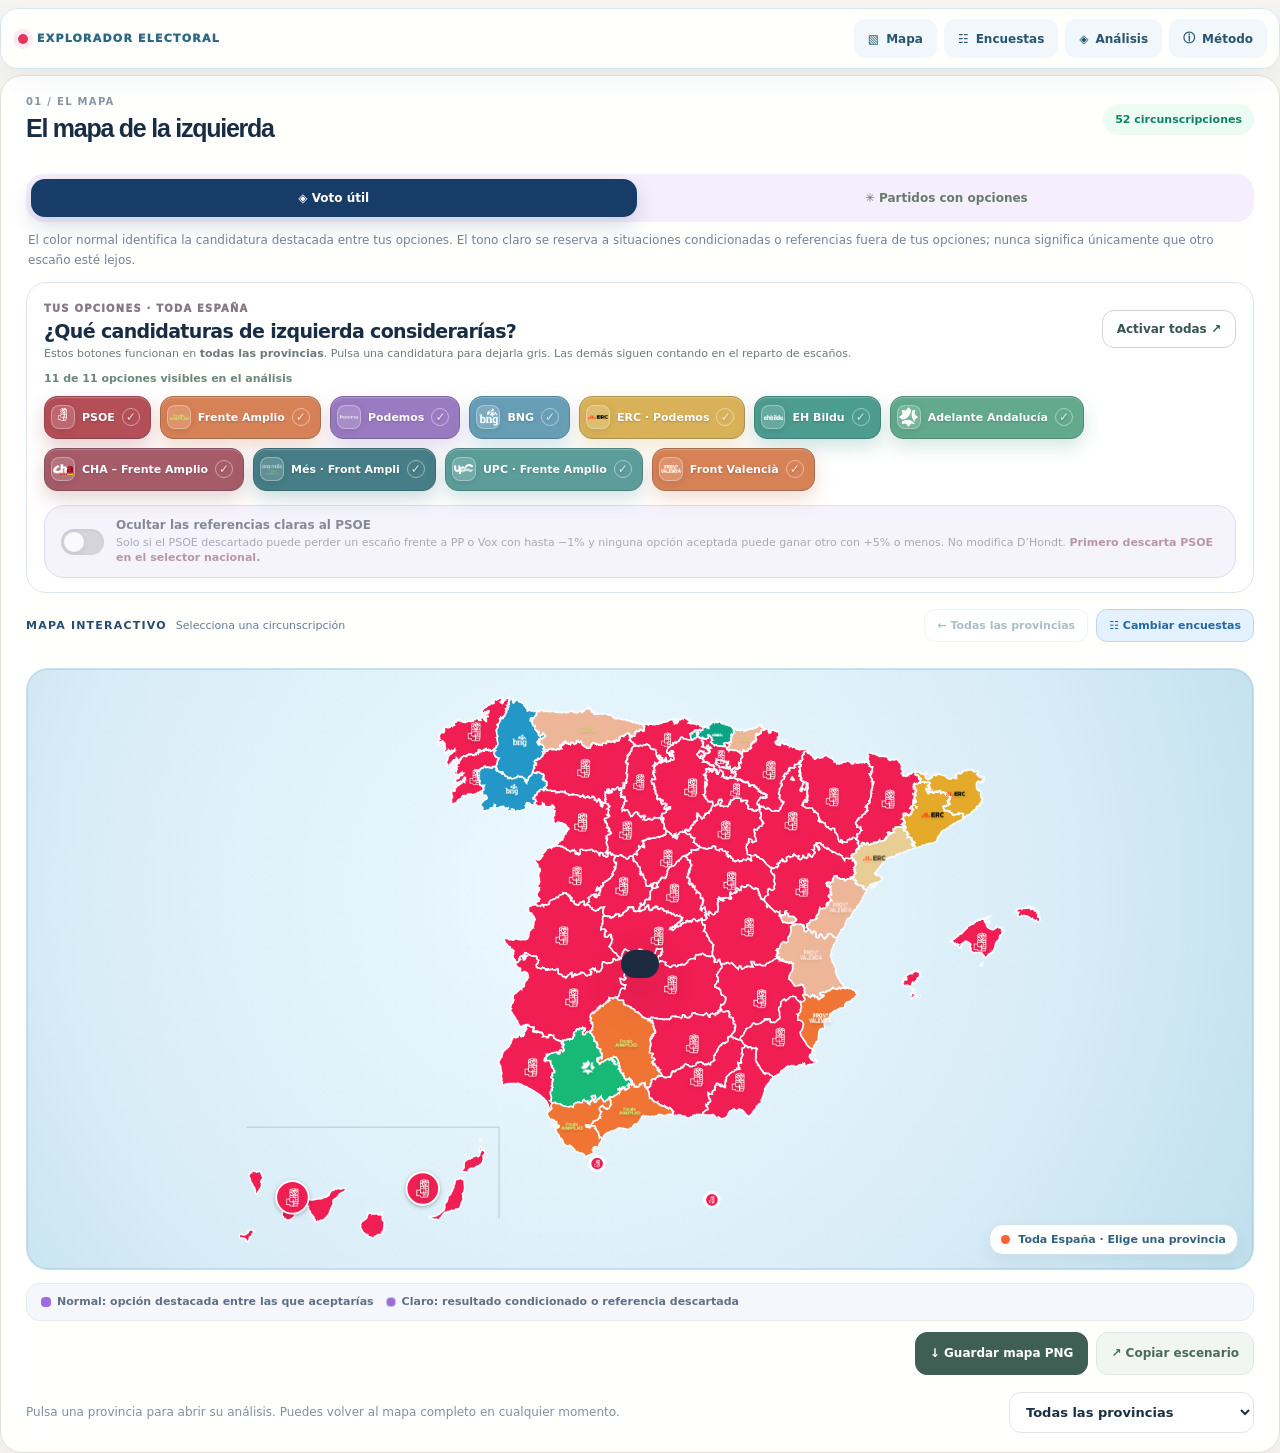
==== explorer.html @ e091c5b3 "Add files via upload" ====
<!DOCTYPE html>
<html lang="es"><head><meta charset="UTF-8"><meta name="viewport" content="width=device-width,initial-scale=1"><meta name="color-scheme" content="light"><meta name="description" content="Cada escaño importa. Explora el reparto provincial, los escaños en juego y diferentes escenarios de voto con D’Hondt."><title>Vota Izquierda. Vota Útil. | Cada escaño importa.</title><style>
:root{--bg:#fbfaf6;--ink:#192b3d;--muted:#738092;--line:#e5e9eb;--orange:#ff6033;--purple:#9165f4;--sky:#35b9df;--mint:#9ce6ce;--green:#08775f;--white:#fff;--radius:23px}
*{box-sizing:border-box}html{scroll-behavior:smooth}body{background:var(--bg);font-family:Inter,ui-sans-serif,system-ui,-apple-system,BlinkMacSystemFont,"Segoe UI",sans-serif;color:var(--ink);margin:0;-webkit-font-smoothing:antialiased}button,select,input{font:inherit}button{cursor:pointer}a{color:inherit}#app{max-width:1460px;margin:auto;padding:0 28px 80px}
.site-header{height:87px;display:flex;align-items:center;justify-content:space-between;gap:18px;border-bottom:1px solid #e8e5df}.brand{display:flex;align-items:center;gap:12px;font-weight:900;letter-spacing:-1.3px;font-size:21px}.brand-symbol{display:grid;place-items:center;background:var(--ink);color:#fff;width:38px;height:38px;border-radius:13px;transform:rotate(-8deg);font-size:25px}.header-right{display:flex;gap:12px;align-items:center}.header-pill{border:1px solid #dedfe2;background:#fff;padding:11px 15px;border-radius:20px;font-size:12px;font-weight:760;letter-spacing:.035em}.pill-dot{display:inline-block;background:#42c9aa;width:8px;height:8px;border-radius:50%;margin-right:7px}.header-cta{background:var(--ink);color:#fff;text-decoration:none;padding:12px 20px;border-radius:30px;font-weight:750;font-size:12px}
.hero{padding:51px 0 29px;display:grid;grid-template-columns:minmax(0,1.4fr) minmax(0,.6fr);gap:30px;align-items:center}.eyebrow{font-size:12px;font-weight:870;letter-spacing:.14em;text-transform:uppercase;color:#7959d0;display:flex;align-items:center;gap:9px}.eyebrow:before{content:"";width:25px;height:4px;border-radius:4px;background:var(--purple)}h1{font-size:clamp(43px,5.3vw,77px);line-height:1.02;letter-spacing:-.07em;margin:17px 0;font-weight:900;max-width:890px}.highlight{color:var(--orange);white-space:nowrap}.hero p{color:#687889;font-size:16px;line-height:1.7;max-width:770px;margin:0}.hero-art{min-height:200px;border-radius:35px;background:#e5ddff;position:relative;overflow:hidden;display:flex;justify-content:space-between;align-items:flex-start;padding:24px;box-shadow:inset 0 0 0 1px #dbd4fa}.hero-art:before{content:"";background:#c7f2d7;border-radius:50%;width:230px;height:230px;position:absolute;right:-50px;bottom:-120px}.hero-art:after{content:"";background:#ffd69b;border-radius:50%;width:126px;height:126px;position:absolute;right:90px;top:-76px}.art-title{font-weight:900;font-size:11px;letter-spacing:.12em;line-height:1.4;z-index:1;max-width:155px}.art-num{font-size:115px;letter-spacing:-.10em;font-weight:950;color:#6c44d0;position:absolute;right:34px;bottom:-42px;line-height:1.3;z-index:1}.art-foot{position:absolute;left:24px;bottom:21px;font-size:10px;font-weight:900;letter-spacing:.12em;color:#69559f;z-index:1}
.top-note{border:1px solid #eee0d2;background:#fff7e9;padding:12px 17px;border-radius:14px;display:flex;align-items:flex-start;gap:10px;color:#745e49;font-size:12px;line-height:1.5;margin-bottom:22px}.card{background:#fff;border:1px solid #e9eaeb;border-radius:var(--radius);box-shadow:0 9px 33px rgba(45,60,73,.045)}.main-layout{display:grid;grid-template-columns:minmax(0,1.42fr) minmax(345px,.72fr);gap:20px;align-items:stretch}.map-card{padding:25px;display:flex;flex-direction:column;min-width:0}.card-top{display:flex;align-items:center;justify-content:space-between;gap:12px}.step-label{font-size:10px;font-weight:880;letter-spacing:.13em;color:#8794a2;text-transform:uppercase}.card-title{font-size:25px;letter-spacing:-.05em;font-weight:900;margin:7px 0 0}.count-chip{background:#edfbf5;color:#118365;padding:9px 12px;border-radius:24px;font-weight:850;font-size:11px}.mode-switch{display:grid;grid-template-columns:1fr 1fr;gap:7px;background:#f3f2f9;border-radius:15px;padding:6px;margin-top:21px}.mode{background:transparent;border:none;border-radius:12px;padding:12px 10px;font-size:12px;font-weight:900;color:#7b7990}.mode.active{background:#fff;color:#5737b4;box-shadow:0 2px 9px #32245d12}.mode-summary{font-size:12px;color:#738394;line-height:1.6;padding:9px 2px 0;min-height:45px}.opportunity-filter{display:flex;align-items:center;justify-content:space-between;gap:14px;background:#fff8ec;border:1px solid #f0ddbc;border-radius:14px;padding:12px 13px;margin:10px 0 0}.opportunity-filter[hidden]{display:none}.opportunity-filter label{font-size:11px;font-weight:900;color:#795f45}.opportunity-filter select{font-size:12px;font-weight:800;background:#fff;padding:10px;border:1px solid #ead2af;border-radius:11px;max-width:240px;width:57%}.map-shell{position:relative;flex:1;display:grid;place-items:center;min-height:380px;border-radius:19px;background:radial-gradient(circle at 50% 40%,#f6fbff,#f1f7f9 67%,#e9f3f8);margin-top:16px;overflow:hidden;padding:8px 5px}.map-shell:before{content:"";background-image:radial-gradient(#cadde7 1px,transparent 1px);background-size:18px 18px;position:absolute;inset:0;opacity:.25;pointer-events:none}.map-shell svg{position:relative;display:block;width:100%;max-height:480px;overflow:visible}.map-detail{fill:#d2dfe5;stroke:#f5f9fc;stroke-width:.5;pointer-events:none}.map-province{fill:#d2dfe5;stroke:#fff;stroke-width:.7;cursor:pointer;outline:none;transition:fill .16s,stroke-width .16s}.map-province:hover,.map-province:focus{stroke:#162c44;stroke-width:1.7}.map-province.selected{stroke:#0d253f;stroke-width:2.3;filter:drop-shadow(0 1px 2px rgba(15,41,56,.32))}.map-city{fill:#b6c7cf;stroke:#fff;stroke-width:2;cursor:pointer}.map-city.selected{stroke:#102942;stroke-width:2.5;r:6}.map-inset{fill:none;stroke:#aac7d4;stroke-width:.6;pointer-events:none}.map-mark{cursor:pointer;outline:none}.map-mark .mark-ring{fill:white;stroke:#fff;stroke-width:1}.map-mark.selected .mark-ring{stroke:#192b3d;stroke-width:2.1}.map-mark .map-monogram{font-family:Arial,sans-serif;font-weight:950;fill:white;text-anchor:middle;dominant-baseline:middle}.map-legend{display:flex;align-items:center;gap:14px;flex-wrap:wrap;margin-top:14px}.map-legend span{display:inline-flex;align-items:center;gap:6px;font-size:10px;color:#607084;font-weight:700}.legend-dot{width:10px;height:10px;border-radius:3px;background:#aa8ce9;display:inline-block}.legend-hollow{background:#dfe7eb;border:1px solid #bdccd5}.map-tag{position:absolute;bottom:12px;left:13px;background:#fff;border:1px solid #e2e8ea;padding:9px 13px;border-radius:14px;display:flex;gap:8px;align-items:center;box-shadow:0 7px 18px #1331490e;font-weight:800;font-size:12px}.map-tag:before{content:"";width:9px;height:9px;background:#ff6033;border-radius:50%}.map-footer{display:flex;justify-content:space-between;gap:12px;align-items:center;margin-top:17px}.hint{font-size:12px;color:#8090a0}.region-selector{width:245px;background:#fff;border:1px solid #e0e5e8;border-radius:12px;padding:11px 12px;color:#1b3045;outline:none;font-size:13px;font-weight:700}
.settings-card{padding:26px}.choice-label{font-size:13px;font-weight:850;margin:23px 0 12px;line-height:1.5}.choice-btns{display:grid;grid-template-columns:1fr 1fr;gap:9px}.choice{border:1.5px solid #e4e6ea;border-radius:15px;background:#fff;padding:17px 10px;font-weight:850;font-size:13px;transition:.16s;min-height:70px}.choice:hover{border-color:#9a82dc}.choice.active{border-color:#8b60ec;background:#f1eaff;box-shadow:inset 0 0 0 1px #8b60ec;color:#6441bd}.choice .desc{display:block;font-weight:550;font-size:10px;color:#9296a3;margin-top:4px}.divider{height:1px;background:var(--line);margin:24px 0}.settings-head{display:flex;align-items:center;gap:13px}.icon-wrap{display:grid;place-items:center;width:43px;height:43px;background:#e9f8fe;border-radius:15px;color:#169ec6;font-weight:900}.settings-head strong{font-size:15px}.settings-head span{font-size:11px;color:#87919b;display:block;margin-top:4px}.poll-controls{max-height:405px;overflow-y:auto;scrollbar-color:#dee2ed transparent;padding-right:5px;margin-top:14px}.poll-row{padding:12px 0;border-bottom:1px solid #f0f1f3}.poll-heading{display:flex;justify-content:space-between;align-items:center;gap:10px;margin-bottom:11px}.poll-party{display:flex;align-items:center;gap:9px;min-width:0}.poll-party b{font-size:12px;white-space:nowrap;text-overflow:ellipsis;overflow:hidden}.party-logo{width:32px;height:32px;border-radius:10px;display:grid;place-items:center;color:white;background:#eee;overflow:hidden;flex-shrink:0;font-weight:900;font-size:9px;letter-spacing:-.05em}.party-logo img{width:100%;height:100%;object-fit:cover}.party-logo.big{width:66px;height:66px;border-radius:19px}.party-logo.tiny{height:21px;width:21px;border-radius:6px;font-size:8px}.adjusted-badge{color:#7b53d0;background:#eee6ff;padding:5px 8px;border-radius:9px;font-size:12px;font-weight:900;min-width:63px;text-align:center}.adjusted-badge.zero{background:#f3f5f7;color:#8291a2}.poll-slider{display:flex;align-items:center;gap:9px}.poll-slider input[type=range]{flex:1;accent-color:var(--purple);cursor:pointer;min-width:0}.mini-btn{font-weight:900;font-size:15px;width:29px;height:27px;border-radius:8px;border:1px solid #e8eaf0;background:#fff;color:#657283}.mini-btn:hover{background:#eee9fd;color:#7045ce}.slider-min,.slider-max{font-size:10px;font-weight:750;color:#a0acb8}.btn-reset{border:1px solid #dedfe6;background:white;color:#506176;border-radius:13px;padding:11px 15px;font-size:12px;font-weight:850;display:flex;align-items:center;gap:7px;justify-content:center;width:100%;margin-top:17px}.settings-foot{font-size:11px;color:#909aa6;line-height:1.6;margin-top:12px}
.results{display:grid;grid-template-columns:minmax(0,1.05fr) minmax(350px,.85fr);gap:20px;margin-top:20px}.results-card{padding:26px;min-width:0}.result-headline{display:flex;align-items:center;justify-content:space-between;gap:10px}.pill-purple{font-size:10px;font-weight:900;color:#8858e0;letter-spacing:.06em;background:#f1eaff;padding:10px 13px;border-radius:22px}.result-focus{display:flex;align-items:center;gap:15px;padding:21px;background:#f1edff;border:1px solid #e5d9ff;border-radius:19px;margin-top:20px}.focus-desc{font-size:10px;color:#785fb0;font-weight:800;letter-spacing:.08em;text-transform:uppercase}.focus-name{font-size:24px;line-height:1.15;font-weight:920;letter-spacing:-.04em;margin:5px 0}.focus-subtitle{font-size:12px;line-height:1.6;color:#635f75}.focus-number{margin-left:auto;font-size:24px;font-weight:950;color:#6d47bd;white-space:nowrap}.focus-number small{display:block;text-align:right;color:#967ac6;font-size:10px}.empty-focus{border-color:#f3e6bd;background:#fff8e8}.row-title{font-size:12px;font-weight:870;letter-spacing:.045em;text-transform:uppercase;color:#657484;margin:22px 0 13px}.thresholds{display:grid;gap:10px}.threshold-card{border:1px solid #edf0f2;border-radius:14px;padding:11px 14px;display:flex;align-items:center;gap:11px}.threshold-card strong{font-size:12px}.threshold-sub{font-size:11px;color:#88929d;margin-top:3px;line-height:1.45}.threshold-distance{font-size:15px;font-weight:920;margin-left:auto;white-space:nowrap;text-align:right}.threshold-distance small{font-size:10px;font-weight:650;color:#949ba7}.method-line{padding:14px 15px;margin-top:17px;border-radius:13px;background:#f7f8fa;font-size:11px;line-height:1.7;color:#7e8a9a}.merger-panel{margin-top:13px;background:#fff9eb;border:1px solid #f3e2b2;border-radius:15px;padding:14px;line-height:1.6;font-size:12px;color:#77613f}.merger-panel strong{color:#715525}.merger-panel[hidden]{display:none}
.seat-chart{display:flex;align-items:stretch;gap:3px;min-height:43px;margin:23px 0 16px;overflow:hidden;border-radius:12px}.seat-segment{display:flex;align-items:center;justify-content:center;color:#fff;font-size:11px;font-weight:900;min-width:4px}.seat-list{display:grid;grid-template-columns:1fr 1fr;gap:10px}.seat-item{display:flex;gap:8px;align-items:center;border:1px solid #eff0f3;border-radius:13px;padding:9px 10px}.seat-item b{font-weight:950;font-size:19px;margin-left:auto}.seat-item span{font-weight:800;font-size:11px}.detail-btn{margin-top:20px;border:1px solid #dfe5e9;border-radius:14px;background:#fff;width:100%;padding:14px;font-weight:860;font-size:12px;color:#405266;display:flex;align-items:center;justify-content:space-between}.quotient-table{border-collapse:collapse;width:100%;font-size:11px;margin-top:15px}.quotient-table td,.quotient-table th{text-align:left;border-bottom:1px solid #edf0f2;padding:10px 5px}.quotient-table th{color:#83909e;font-weight:800}.quotient-table tr:last-child{background:#fff6e9}.details-wrap[hidden]{display:none}
.opportunity-info{background:#eefdff;border:1px solid #d2ebf2;border-radius:18px;padding:16px 19px;margin-top:17px;font-size:12px;line-height:1.65;color:#466778}.opportunity-info[hidden]{display:none}.opportunity-stats{display:flex;gap:20px;flex-wrap:wrap;margin-top:11px}.opportunity-stats b{font-size:21px;color:#1c4a61;display:block}.opportunity-stats small{font-weight:730;color:#63808b;font-size:10px}.opportunity-list{display:flex;gap:6px;flex-wrap:wrap;margin-top:12px}.opportunity-list button{border:1px solid #bddde9;background:#fff;border-radius:20px;padding:6px 9px;font-size:10px;font-weight:850;color:#215168}
.assumption-box{margin-top:20px;border:2px solid #eec04c;background:#fff3bb;border-radius:22px;padding:21px 23px;display:flex;justify-content:space-between;gap:18px;align-items:center;box-shadow:0 8px 23px #e6be4b15}.assumption-top{font-size:10px;color:#8c6424;font-weight:960;letter-spacing:.15em;text-transform:uppercase}.assumption-title{font-size:19px;color:#4f412b;font-weight:950;letter-spacing:-.025em;margin:5px 0}.assumption-body{font-size:12px;color:#7b6336;line-height:1.65}.assumption-chips{display:flex;gap:7px;flex-wrap:wrap;margin-top:10px}.assumption-chip{background:#fff9e3;border:1px solid #e6c65f;border-radius:18px;padding:5px 9px;font-size:11px;font-weight:850;color:#765729}.share-actions{display:flex;flex-direction:column;gap:8px;min-width:198px}.share-btn{border:0;border-radius:13px;background:#1d3144;color:white;padding:13px 16px;font-size:12px;font-weight:850}.share-btn.secondary{border:1px solid #d6b950;background:#fff7d6;color:#624b28}.footer{padding-top:30px;display:flex;justify-content:space-between;gap:18px;align-items:center;color:#8a96a3;font-size:11px}.footer a{font-weight:850;color:#664cce}.toast{position:fixed;bottom:22px;left:50%;transform:translate(-50%,100px);transition:transform .25s;box-shadow:0 18px 45px #1b27452e;background:#1c2b40;color:#fff;border-radius:16px;padding:14px 19px;font-size:12px;font-weight:780;z-index:60}.toast.visible{transform:translate(-50%,0)}
@media(max-width:1150px){.hero{grid-template-columns:1fr .35fr}.main-layout{grid-template-columns:minmax(0,1fr) 370px}.map-shell{min-height:330px}.results{grid-template-columns:1fr 1fr}}
@media(max-width:940px){.main-layout,.results{grid-template-columns:1fr}.hero{grid-template-columns:1fr}.hero-art{display:none}.map-shell{min-height:330px}.poll-controls{max-height:300px}.settings-card{padding:23px}}
@media(max-width:600px){#app{padding:0 14px 48px}.site-header{height:72px}.brand{font-size:17px}.header-pill{display:none}.header-cta{font-size:11px;padding:10px 12px}.hero{padding:36px 0 21px}.hero h1{font-size:clamp(40px,11vw,57px)}.hero p{font-size:14px}.map-card,.settings-card,.results-card{padding:17px}.map-shell{min-height:245px;margin-top:13px;padding:0}.map-tag{font-size:10px;padding:8px 10px;bottom:7px;left:7px}.map-footer{flex-direction:column;align-items:stretch}.region-selector{width:100%}.card-title{font-size:21px}.mode{font-size:11px}.focus-number{font-size:20px}.result-focus{padding:13px;gap:9px}.focus-name{font-size:20px}.party-logo.big{width:48px;height:48px}.seat-list{grid-template-columns:1fr 1fr}.assumption-box{flex-direction:column;align-items:stretch}.share-actions{flex-direction:row;min-width:0}.share-btn{flex:1;padding:12px 7px;font-size:10px}.footer{flex-direction:column;align-items:flex-start}.opportunity-filter{flex-direction:column;align-items:stretch}.opportunity-filter select{width:100%;max-width:none}}

.map-province.fragmented{stroke:#edb935;stroke-width:1.3;stroke-dasharray:2.6 1.2}.map-province.fragmented.selected{stroke:#0e2942;stroke-dasharray:none;stroke-width:2.3}

#app{max-width:1640px;padding-left:24px;padding-right:24px}
.main-layout{grid-template-columns:minmax(0,1fr) minmax(295px,330px);gap:17px;align-items:start}
.map-shell{min-height:640px;background:linear-gradient(155deg,#f1faff,#eaf6fb 70%,#f6fcff);padding:14px 10px}
.map-shell svg{width:100%;max-height:none;max-width:100%;filter:drop-shadow(0 8px 14px #1760820b)}
.map-mark .map-image{filter:drop-shadow(0px 0.5px 1.1px rgba(0,0,0,.66));pointer-events:visiblePainted}
.map-mark.selected .map-image{filter:drop-shadow(0 0 2.3px #16263b)}
.map-mark .map-monogram{filter:drop-shadow(0 0 2px #101c2e)}
.map-province{stroke-width:.95}
.map-province.selected{stroke-width:2.8}
.mode-summary{font-size:12px;line-height:1.65}
.results{grid-template-columns:minmax(0,1.15fr) minmax(320px,.75fr)}
.result-focus{background:#eafafa;border-color:#c5efe4}
.focus-desc{color:#146f71}.focus-number{color:#047a73}.focus-number small{color:#428f85}
.formula-steps{display:grid;grid-template-columns:repeat(3,minmax(0,1fr));gap:8px;margin-top:19px}.formula-steps>div{display:flex;gap:10px;align-items:flex-start;background:#f7f8fc;border:1px solid #ecedf6;padding:12px;border-radius:14px}.formula-steps b{font-size:12px;color:#8759e8}.formula-steps span{font-size:11px;line-height:1.5;color:#697a8b;font-weight:650}.formula-steps+ #focusResult .result-focus{margin-top:12px}
@media(max-width:1070px){.main-layout{grid-template-columns:minmax(0,1fr) 310px}.map-shell{min-height:510px}}
@media(max-width:900px){.main-layout,.results{grid-template-columns:1fr}.map-shell{min-height:480px}}
@media(max-width:600px){.formula-steps{grid-template-columns:1fr}.formula-steps>div{padding:8px 11px}#app{padding-left:13px;padding-right:13px}.map-shell{min-height:320px;padding:3px 1px}.map-shell svg{width:100%}.result-focus{flex-wrap:wrap}.focus-number{margin-left:0}}

.path-options{display:grid;grid-template-columns:1fr 1fr;gap:12px;margin:14px 0 2px}
.path-option{display:flex;flex-direction:column;gap:7px;background:#f6f8fc;border:1px solid #e8ecf2;border-radius:17px;padding:17px}
.path-option:nth-child(2){background:#f0fdf7;border-color:#c8efdc}
.path-type{font-size:10px;font-weight:900;letter-spacing:.065em;color:#66758a}
.path-option strong{font-size:29px;line-height:1;color:#26334e;letter-spacing:-.045em}
.path-option span{font-size:12px;line-height:1.5;color:#708094}
.donor-details{border-radius:18px;background:#fffdf3;border:1px solid #f5e7b0;padding:17px;margin:12px 0}
.donor-title{font-size:12px;font-weight:900;color:#806517;margin-bottom:11px}
.donor-row{display:flex;align-items:center;gap:10px;padding:7px 0;border-bottom:1px solid #f5e8ca;flex-wrap:wrap}
.donor-row:last-child{border-bottom:none}
.donor-row span:not(.party-logo){font-size:12px;font-weight:800;flex:1}
.donor-row strong{font-size:12px;color:#9d4b33}
.donor-row small{font-size:11px;color:#7b8389}
@media(max-width:560px){.path-options{grid-template-columns:1fr}.path-option{padding:13px}.path-option strong{font-size:25px}}

:root{--bg:#f2f4f0;--ink:#27383d;--muted:#677579;--line:#e1e6e0;--orange:#c8835b;--purple:#8872a0;--sky:#709eae;--mint:#b9d2c5;--green:#477c70;--white:#fff;--radius:22px}
body{background:var(--bg)}
#app{max-width:1510px}
.hero{padding:38px 0 24px;grid-template-columns:minmax(0,1.75fr) minmax(270px,.5fr)}
.hero h1{font-size:clamp(46px,5.7vw,75px)}
.highlight{color:#bc7956}.eyebrow{color:#7d718b}.eyebrow:before{background:#b5a2c2}
.hero-art{background:#344e52;box-shadow:none}
.brand-symbol{background:#344e52}.brand span span{color:#bc7956!important}
.card{border-color:#dfe5df;box-shadow:0 16px 42px rgba(50,65,55,.044)}
.main-layout{grid-template-columns:1fr}
.map-card{grid-column:1/-1;padding:28px 32px 19px}
.settings-card{grid-column:1/-1;padding:26px 32px}
.map-shell{min-height:610px;max-height:820px;height:clamp(520px,53vw,690px);background:#e9efec;border:1px solid #d9e2dc;padding:16px 14px;border-radius:19px;display:flex;align-items:center;justify-content:center}
.map-shell svg{width:100%;height:100%;max-height:100%;max-width:100%;filter:none;overflow:visible}
.map-province{stroke:#f0f3ef;stroke-width:1.03;transition:fill .28s ease,stroke-width .25s ease,filter .25s ease;cursor:pointer}
.map-province:hover{filter:brightness(1.06);stroke:#455e62;stroke-width:1.85}
.map-province.selected{stroke:#2e4649;stroke-width:2.2;filter:drop-shadow(0 2px 1px rgba(30,50,45,.16))}
.map-province.is-muted{stroke:#f8faf6}
.map-mark .map-image{filter:drop-shadow(0 0 0.55px rgba(20,38,38,.35));transition:opacity .17s ease;pointer-events:visiblePainted}
.map-mark.selected .map-image{filter:drop-shadow(0 0 1.05px rgba(25,42,42,.65))}
.map-mark:hover .map-image{opacity:.8}
.map-mark .map-monogram{filter:none;fill:white;font-weight:900;stroke:rgba(10,35,25,.55);stroke-width:.25px;paint-order:stroke}
.map-legend{gap:16px}
.party-filters{margin:16px 0 13px;border:1px solid #e2e6de;background:#f9faf7;border-radius:20px;padding:20px}
.party-filters[hidden]{display:none!important}
.filter-topline{display:flex;justify-content:space-between;align-items:center;gap:18px;margin-bottom:15px}
.filter-topline h3{font-weight:900;letter-spacing:-.035em;font-size:22px;margin:4px 0 3px}
.filter-topline p{font-size:12px;color:#6b7b7b;line-height:1.55;margin:0}
.filter-kicker{color:#887785;font-size:10px;font-weight:950;letter-spacing:.12em}
.filter-reset{white-space:nowrap;border:1px solid #cdd7d2;background:white;border-radius:12px;padding:11px 14px;font-size:12px;font-weight:850;color:#375651;transition:background .2s,transform .2s}
.filter-reset:hover{background:#eef4ee;transform:translateY(-1px)}
.filter-chips{display:flex;flex-wrap:wrap;gap:9px}
.filter-chip{border:1px solid #d5dfd7;background:#fff;color:#36494b;display:inline-flex;align-items:center;gap:9px;border-radius:14px;padding:7px 12px 7px 7px;font-size:12px;font-weight:850;min-height:47px;transition:transform .18s ease,box-shadow .18s ease,background .18s ease,opacity .18s ease,border-color .18s ease}
.filter-chip:hover{transform:translateY(-2px);box-shadow:0 5px 14px rgba(35,45,45,.10)}
.filter-chip.is-on,.filter-chip.selected-interest{background:color-mix(in srgb,var(--party-color) 12%, white);border-color:color-mix(in srgb,var(--party-color) 45%, white);box-shadow:inset 0 -2px 0 color-mix(in srgb,var(--party-color) 62%,white)}
.filter-chip.is-off{background:#ecefed;border-color:#e0e4e0;opacity:.45;filter:grayscale(1)}
.filter-chip.is-idle{opacity:.76}
.filter-logo{width:32px;height:32px;min-width:32px;border-radius:9px;display:grid;place-items:center;color:white;font-weight:900;overflow:hidden}
.filter-logo img{display:block;width:85%;height:85%;object-fit:contain}
.chip-symbol{font-style:normal;border:1px solid currentColor;border-radius:50%;font-size:10px;line-height:17px;width:18px;height:18px;text-align:center;opacity:.8}
.poll-controls{max-height:none!important;overflow:visible!important;display:grid;grid-template-columns:repeat(3,minmax(0,1fr));gap:10px;margin-top:9px}
.poll-count{margin:12px 0 5px;color:#657773;font-size:12px;font-weight:800}
.poll-row{background:#f8faf6;border:1px solid #e6eae4;border-radius:13px;padding:12px 12px 9px;min-width:0}
.poll-party b{white-space:normal;overflow:visible;line-height:1.25;font-size:12px}
.party-logo{width:28px;height:28px;min-width:28px;border-radius:8px!important}
.party-logo img{max-width:88%;max-height:88%;object-fit:contain}
.party-logo.big{width:52px;height:52px;min-width:52px;border-radius:13px!important}
.poll-heading{gap:6px}
.poll-slider{gap:5px}
.poll-slider input[type=range]{min-width:0}
.adjusted-badge{font-size:11px}
.settings-help{border:1px solid #dce7e0;background:#f4f8f3;border-radius:14px;padding:14px 16px;font-size:13px;color:#536762;line-height:1.6;margin-top:16px}
.hint-star{display:inline-grid;place-items:center;font-size:20px;color:#638879;margin-right:7px}
.settings-head{margin-top:19px}
.scenario-mini-grid{display:grid;grid-template-columns:repeat(2,minmax(0,1fr));gap:12px;margin:16px 0}
.scenario-mini{border-radius:15px;background:#f2f6f2;border:1px solid #e4e9e2;padding:16px;display:flex;flex-direction:column;gap:7px}
.scenario-mini strong{font-size:25px;line-height:1;font-weight:920;letter-spacing:-.04em}
.scenario-mini small{font-size:12px;color:#697773;line-height:1.5}
.scenario-overline{font-size:10px;letter-spacing:.07em;font-weight:900;color:#687c74}
.explain-flow{display:flex;align-items:stretch;gap:10px;margin-top:20px}
.explain-node{flex:1;min-width:0;border:1px solid #dfe5df;background:#fff;border-radius:14px;padding:13px;display:flex;flex-direction:column;gap:6px}
.explain-node>span{font-weight:900;color:#87918d;letter-spacing:.1em;font-size:10px}
.explain-node strong{font-size:15px;font-weight:900;letter-spacing:-.025em;overflow-wrap:anywhere}
.explain-node small{font-size:11px;color:#6d7b73}
.flow-arrow{align-self:center;color:#799b88;font-size:25px;font-weight:800}
.transfer-headline{font-size:13px;font-weight:900;margin:17px 0 10px}
.transfer-grid{display:flex;flex-wrap:wrap;gap:9px}
.transfer-pill{display:flex;align-items:center;gap:9px;background:#f3f7f3;border:1px solid #dce6df;padding:8px 10px;border-radius:12px;font-size:12px}
.transfer-pill small{color:#678077;font-size:11px}
.transfer-pill b{font-weight:900}
.province-option{border:1px solid #e4eae5;width:100%;cursor:pointer}
.province-option:hover{background:#eef5ef}
.top-note{border-color:#e6dfd1;background:#faf6ec;color:#756b58}
.mode.active{background:#405e58;border-color:#405e58;color:white}
.pill-purple{background:#e8eee8;color:#47675a}
@media(max-width:1100px){.poll-controls{grid-template-columns:repeat(2,minmax(0,1fr))}.map-shell{min-height:500px;height:57vw}}
@media(max-width:690px){.filter-topline{align-items:start;flex-direction:column}.poll-controls{grid-template-columns:1fr}.map-card,.settings-card{padding:18px}.map-shell{min-height:310px;height:80vw;padding:0}.filter-chips{gap:7px}.filter-chip{font-size:11px;min-height:39px;padding:5px 9px 5px 5px;gap:6px}.filter-logo{width:26px;height:26px;min-width:26px}.party-filters{padding:13px}.scenario-mini-grid{grid-template-columns:1fr}.explain-flow{gap:5px}.explain-node{padding:9px}.explain-node strong{font-size:12px}.flow-arrow{font-size:16px}.hero{padding-top:25px}}

.hero-art:before{background:#719587}.hero-art:after{background:#d9c49c}.art-num{color:#bba8be}.art-title,.art-foot{color:#d4e2dc}
.result-focus{background:#eaf1ec;border-color:#d6e3da}.focus-desc{color:#527867}.focus-number{color:#406b59}.focus-number small{color:#6f8a7c}
.formula-steps>div{background:#f2f5f0;border-color:#e3e9e0}.formula-steps b{color:#688571}
.mode-switch{background:#e7ece7}.mode:not(.active){color:#687a70}
.icon-wrap{background:#e2eee9;color:#588d77}
.map-shell:before{opacity:.2}
@media(max-width:690px){.hero{display:block;grid-template-columns:1fr}.hero h1{font-size:clamp(34px,9vw,49px);line-height:1.08;max-width:100%}.hero p{font-size:13px;line-height:1.7;max-width:100%}.hero-art{display:none}.mode-switch{gap:4px}.mode{padding:11px 5px;font-size:10px}}
@media(prefers-reduced-motion:reduce){.filter-chip,.filter-reset,.map-province,.map-mark .map-image{transition:none!important}}
</style>
<style id="v6-overrides">
.map-shell{min-height:560px;background:radial-gradient(circle at 45% 40%,#fbfdfe 0%,#eef5f4 62%,#e3eded 100%);transition:background .28s ease, box-shadow .28s ease}
.map-shell.scenario-changed{background:radial-gradient(circle at 46% 38%,#fffaf0 0%,#fff4d6 56%,#f5e7b0 100%);box-shadow:inset 0 0 0 1px rgba(214,177,73,.16)}
.map-shell.scenario-changed:before{opacity:.12}
.map-scenario-overlay{position:absolute;top:14px;right:14px;z-index:8;max-width:min(50%,310px);background:rgba(255,245,191,.96);border:1px solid #e3c45a;border-radius:16px;padding:12px 14px;box-shadow:0 12px 28px rgba(125,102,20,.16);backdrop-filter:blur(6px)}
.map-scenario-overlay .eyebrow{font-size:10px;font-weight:900;letter-spacing:.12em;text-transform:uppercase;color:#775b00;margin-bottom:5px}
.map-scenario-overlay .title{font-size:13px;font-weight:900;color:#5a4500;line-height:1.3;margin-bottom:6px}
.map-scenario-overlay .desc{font-size:11px;line-height:1.45;color:#685310}
.map-scenario-overlay .chips{display:flex;flex-wrap:wrap;gap:6px;margin-top:8px}
.map-scenario-overlay .chip{background:#fff7d1;border:1px solid #ecd37d;border-radius:999px;padding:5px 8px;font-size:10px;font-weight:800;color:#6a5508}
.party-legend-grid{display:flex;flex-wrap:wrap;gap:8px;margin-top:12px}
.party-legend-item{display:inline-flex;align-items:center;gap:7px;padding:7px 10px;border-radius:999px;background:#f7faf9;border:1px solid #e4ece8;font-size:11px;font-weight:800;color:#567062;transition:transform .18s ease,box-shadow .18s ease}
.party-legend-item:hover{transform:translateY(-1px);box-shadow:0 8px 16px rgba(46,79,68,.08)}
.party-legend-item .party-logo{width:22px;height:22px;min-width:22px;font-size:9px}
.map-legend{margin-top:13px;padding:9px 11px;border-radius:12px;background:#f5f8f7;border:1px solid #e4ece8}
.map-legend span{font-size:11px}
.map-mark .map-image{filter:drop-shadow(0 1px 1px rgba(0,0,0,.15))}
.result-focus{padding:16px 16px 14px;border-radius:18px;box-shadow:0 12px 28px rgba(38,68,62,.06)}
.focus-mini-grid{display:grid;grid-template-columns:repeat(3,minmax(0,1fr));gap:10px;margin-top:14px}
.focus-mini{background:#f6faf8;border:1px solid #e2ebe7;border-radius:14px;padding:12px}
.focus-mini .k{font-size:10px;font-weight:900;letter-spacing:.1em;text-transform:uppercase;color:#6e857a;margin-bottom:6px}
.focus-mini .v{font-size:15px;font-weight:900;color:#284539;line-height:1.25}
.focus-mini .s{margin-top:4px;font-size:11px;color:#688072;line-height:1.45}
.focus-mini.warn{background:#fff8ed;border-color:#f1dfb8}
.focus-mini.warn .v{color:#6a4c02}
.focus-subtitle{line-height:1.55}
.thresholds{gap:10px}
.threshold-card{border-radius:15px;transition:transform .18s ease, box-shadow .18s ease}
.threshold-card:hover{transform:translateY(-1px);box-shadow:0 12px 24px rgba(34,68,62,.08)}
.method-line{line-height:1.65;background:#f7faf8;border:1px solid #e5ece9;border-radius:14px;padding:12px 14px}
.assumption-box{display:none}
@media(max-width:900px){.map-scenario-overlay{max-width:unset;left:12px;right:12px;top:12px}.map-shell{min-height:520px}.focus-mini-grid{grid-template-columns:1fr}}
@media(max-width:690px){.party-legend-grid{gap:6px}.party-legend-item{padding:6px 8px;font-size:10px}.party-legend-item .party-logo{width:20px;height:20px;min-width:20px}.map-shell{min-height:370px;height:84vw}.map-scenario-overlay{padding:10px 11px;border-radius:14px}.map-scenario-overlay .title{font-size:12px}.map-scenario-overlay .desc{font-size:10px}}
</style>

<style id="v7-design">
:root{--v7-ink:#1f3937;--v7-green:#476c60;--v7-edge:#dee9e3}
html{scroll-padding-top:18px;-webkit-tap-highlight-color:transparent}
body{overflow-x:hidden}
button,select,input{touch-action:manipulation}
button{transition:transform .2s cubic-bezier(.2,.7,.2,1),box-shadow .2s ease,background-color .2s ease,border-color .2s ease}
button:focus-visible,select:focus-visible,input:focus-visible,.map-province:focus-visible{outline:3px solid #a0cdbd;outline-offset:3px}
.site-header{height:78px}
.header-right{gap:10px}
.method-open{display:inline-flex;align-items:center;gap:8px;border-radius:999px;border:1px solid #d6e4dc;background:#f4f8f5;color:#30554b;font-size:12px;font-weight:850;padding:12px 15px;cursor:pointer;min-height:43px}
.method-open:hover{background:#e8f2eb;transform:translateY(-2px);box-shadow:0 10px 24px #24564618}
.method-open-symbol{font-size:18px;line-height:1}
.map-card{overflow:visible}
.map-shell{position:relative!important;display:block!important;width:100%!important;height:clamp(445px,47vw,670px)!important;flex:none!important;min-height:clamp(445px,47vw,670px)!important;max-height:none!important;padding:0!important;overflow:hidden!important;isolation:isolate;border-radius:22px!important}
.map-shell:before{z-index:0;opacity:.15}
.map-shell svg{position:absolute!important;inset:15px!important;width:calc(100% - 30px)!important;height:calc(100% - 30px)!important;min-width:0!important;min-height:0!important;max-width:none!important;max-height:none!important;overflow:hidden!important;display:block!important;object-fit:contain!important;transform:none!important}
#provinceMap{z-index:1;isolation:isolate}
.map-scenario-overlay{z-index:5;top:24%!important;left:17px!important;right:auto!important;width:clamp(175px,19vw,244px)!important;max-width:244px!important;max-height:210px;overflow:auto;border-radius:15px;box-shadow:0 14px 34px #775b121a;animation:scenario-slide .4s cubic-bezier(.18,.75,.24,1) both}
.map-scenario-overlay .title{font-size:13px!important}
.map-scenario-overlay .desc{font-size:10.5px!important}
.map-scenario-overlay .chips{max-height:92px;overflow:auto}
.map-scenario-overlay .chip{font-size:10px}
.map-tag{left:auto!important;right:15px!important;bottom:14px!important;z-index:3;font-size:11px;padding:8px 11px}
.map-legend{border-radius:14px;align-items:center}
.legend-bar{display:flex;align-items:center;justify-content:space-between;margin-top:17px;gap:12px}
.legend-bar>span:first-child{font-size:10px;font-weight:950;letter-spacing:.12em;color:#678075}
.legend-hint{font-size:10px;color:#82978d}
.party-legend-grid{margin-top:9px;flex-wrap:nowrap;overflow-x:auto;scrollbar-width:thin;scrollbar-color:#b9ccc0 transparent;scroll-snap-type:x proximity;padding:0 0 11px;gap:9px}
.party-legend-item{flex:none;scroll-snap-align:start;white-space:nowrap;min-height:36px;padding:7px 10px}
.map-province{transition:fill .28s ease,stroke-width .2s ease,filter .22s ease}
.map-province:hover{filter:brightness(1.08) drop-shadow(0 1px 2px #27544d33)}
.map-mark{transition:transform .18s ease}
.map-image{transition:opacity .18s ease,filter .18s ease}
.filter-chip:hover,.mode:hover,.btn-reset:hover,.mini-btn:hover,.detail-btn:hover,.filter-reset:hover{transform:translateY(-2px);box-shadow:0 10px 22px #2b585312}
.filter-chip:active,.mode:active,.btn-reset:active,.mini-btn:active{transform:scale(.97)}
.mode{transition:background-color .2s ease,color .2s ease,transform .2s ease,box-shadow .2s ease}
.results-card{transition:box-shadow .22s ease}
.results-card.is-changing{animation:result-reveal .32s ease both}
.card{box-shadow:0 12px 36px #29473a09}
.filter-logo{flex-shrink:0}
.method-scrim{position:fixed;inset:0;z-index:100;background:#0a2420a1;opacity:0;backdrop-filter:blur(0);transition:opacity .35s ease,backdrop-filter .35s ease}
.method-scrim[hidden]{display:none}
.method-scrim.is-open{opacity:1;backdrop-filter:blur(5px)}
.method-drawer{position:fixed;top:0;right:0;bottom:0;z-index:101;width:min(460px,100%);display:flex;flex-direction:column;background:#fcfdfa;border-left:1px solid #d7e4db;box-shadow:-32px 0 80px #0c282845;transform:translateX(110%);visibility:hidden;transition:transform .43s cubic-bezier(.22,.85,.2,1),visibility .43s;outline:none}
.method-drawer.is-open{transform:translateX(0);visibility:visible}
.method-drawer-header{padding:27px 28px 23px;border-bottom:1px solid #e2ebe5;display:flex;align-items:flex-start;justify-content:space-between;gap:16px;background:linear-gradient(145deg,#f2f8f1,#fbfcfa)}
.drawer-eyebrow{font-size:10px;letter-spacing:.14em;font-weight:950;color:#769383}
.method-drawer-header h2{margin:8px 0 0;font-size:32px;letter-spacing:-.05em;line-height:1.12;color:#253f37}
.method-close{border:1px solid #dce6df;border-radius:13px;background:white;color:#48685c;font-size:18px;min-width:44px;min-height:44px;cursor:pointer}
.method-close:hover{transform:rotate(90deg);background:#edf5ef}
.method-drawer-body{padding:26px 28px 34px;overflow-y:auto;overscroll-behavior:contain;flex:1}
.drawer-intro{font-size:14px;line-height:1.7;color:#577267;font-weight:600;padding-bottom:22px}
.method-step{display:grid;grid-template-columns:37px 1fr;gap:13px;padding:16px 0;border-top:1px solid #e8eeea;animation:drawer-item .4s ease both}
.method-step:nth-of-type(2){animation-delay:.05s}.method-step:nth-of-type(3){animation-delay:.1s}.method-step:nth-of-type(4){animation-delay:.15s}.method-step:nth-of-type(5){animation-delay:.2s}
.method-step-number{width:33px;height:33px;display:grid;place-items:center;border-radius:10px;background:#e6f0e9;color:#527262;font-weight:950;font-size:11px}
.method-step h3{font-size:15px;line-height:1.2;margin:2px 0 6px;letter-spacing:-.02em;color:#244238}
.method-step p{font-size:13px;line-height:1.65;color:#627a70;margin:0}
.method-note{margin:19px 0 0;padding:16px 17px;border:1px solid #e8e1d2;background:#faf7ed;border-radius:15px;color:#665b3d}
.method-note-blue{border-color:#d6e7e5;background:#eff8f6;color:#3b6966}
.method-note strong{font-size:13px;line-height:1.45;display:block}
.method-note p{font-size:12px;line-height:1.6;margin:6px 0 0}
.method-smallprint{font-size:11px;line-height:1.7;color:#81948a;padding-top:24px}
.method-drawer-footer{border-top:1px solid #e2ebe5;background:#fcfdfa;padding:18px 28px max(18px,env(safe-area-inset-bottom))}
.method-drawer-footer button{background:#385d51;color:white;border:none;border-radius:14px;font-size:13px;font-weight:900;display:flex;align-items:center;justify-content:space-between;padding:15px 17px;min-height:48px;width:100%;cursor:pointer}
.method-drawer-footer button:hover{background:#294e43;transform:translateY(-2px)}
.mobile-dock{display:none}
@keyframes scenario-slide{from{opacity:0;transform:translateY(-10px) scale(.98)}to{opacity:1;transform:translateY(0) scale(1)}}
@keyframes result-reveal{from{opacity:.7;transform:translateY(6px)}to{opacity:1;transform:translateY(0)}}
@keyframes drawer-item{from{opacity:0;transform:translateX(12px)}to{opacity:1;transform:translateX(0)}}
@media(min-width:700px) and (max-width:1100px){.map-shell{height:clamp(445px,54vw,615px)!important}.map-scenario-overlay{width:clamp(160px,19vw,210px)!important;max-width:210px!important;left:12px!important}}
@media(max-width:699px){
  body{padding-bottom:82px}
  #app{padding:0 13px 28px}
  .site-header{height:70px;gap:6px;position:relative}
  .brand{font-size:18px;gap:7px}
  .brand-symbol{width:28px;height:28px;min-width:28px}
  .header-cta{display:none!important}
  .method-open{padding:10px 12px;min-height:42px;font-size:11px}
  .method-open-symbol{font-size:16px}
  .header-right{gap:5px}
  .header-pill{display:none}
  .hero{padding:28px 0 20px;gap:12px}
  .hero h1{font-size:clamp(34px,9vw,44px);line-height:1.06}
  .hero p{font-size:12px;line-height:1.6;margin-top:13px}
  .top-note{font-size:11px;line-height:1.48;padding:11px 12px;border-radius:14px;margin-bottom:14px}
  .map-card,.settings-card{padding:15px!important;border-radius:20px}
  .card-title{font-size:20px}
  .card-top{align-items:start}
  .count-chip{font-size:10px;padding:7px 8px;white-space:nowrap}
  .mode-switch{margin-top:15px;gap:5px}
  .mode{font-size:11px;min-height:42px;padding:10px 5px}
  .mode-summary{font-size:11px;min-height:0;line-height:1.5;padding:10px 3px 6px}
  .party-filters{padding:12px;border-radius:15px}
  .filter-topline{gap:8px}
  .filter-chip{min-height:43px;padding:6px 9px 6px 5px;font-size:10.5px}
  .filter-logo{width:25px;height:25px;min-width:25px}
  .map-shell{height:clamp(305px,95vw,460px)!important;min-height:clamp(305px,95vw,460px)!important;margin-top:13px!important;min-height:0!important;border-radius:16px!important}
  .map-shell svg{inset:7px!important;width:calc(100% - 14px)!important;height:calc(100% - 14px)!important}
  .map-shell.scenario-changed svg{top:102px!important;height:calc(100% - 109px)!important}
  .map-scenario-overlay{top:8px!important;left:8px!important;right:8px!important;width:auto!important;max-width:none!important;max-height:90px!important;padding:9px 11px!important;border-radius:12px!important}
  .map-scenario-overlay .eyebrow{font-size:9px;margin-bottom:2px}
  .map-scenario-overlay .title{font-size:11px!important;margin-bottom:2px}
  .map-scenario-overlay .desc{font-size:9px!important;line-height:1.35}
  .map-scenario-overlay .chips{margin-top:5px;gap:3px;max-height:24px;overflow-x:auto;flex-wrap:nowrap}
  .map-scenario-overlay .chip{font-size:9px;white-space:nowrap;padding:3px 6px}
  .map-tag{font-size:10px;padding:6px 9px;right:8px!important;bottom:8px!important}
  .map-legend{margin-top:11px;padding:9px 10px;gap:8px}
  .map-legend span{font-size:10px}
  .legend-bar{margin-top:14px}
  .legend-hint{font-size:9px;text-align:right}
  .party-legend-item{font-size:10px;min-height:34px;padding:6px 8px}
  .map-footer{flex-wrap:wrap;margin-top:8px;gap:8px}
  .map-footer .hint{font-size:10px}
  .region-selector{width:100%;font-size:13px;min-height:44px}
  .main-layout{gap:13px}
  .map-card,.settings-card,#resultados{scroll-margin-top:85px}
  .poll-controls{grid-template-columns:repeat(1,minmax(0,1fr));gap:10px}
  .results{gap:14px;margin-top:14px}
  .results-card{padding:16px!important;border-radius:19px}
  .formula-steps{gap:8px}
  .focus-mini-grid{grid-template-columns:1fr}
  .result-focus{gap:10px;padding:13px}
  .focus-name{font-size:19px}
  .focus-number{font-size:24px}
  .threshold-card{padding:10px}
  .method-drawer-header{padding:20px 19px 16px}
  .method-drawer-header h2{font-size:27px}
  .method-drawer-body{padding:17px 19px 28px}
  .method-drawer-footer{padding:12px 19px max(14px,env(safe-area-inset-bottom))}
  .mobile-dock{position:sticky;z-index:65;top:7px;bottom:auto;left:auto;transform:none;width:100%;max-width:none;margin:0 0 12px;padding:5px;background:#f8fbf7f2;border:1px solid #d7e3d9;box-shadow:0 12px 37px #0e322d38;border-radius:20px;backdrop-filter:blur(18px);display:grid;grid-template-columns:repeat(4,minmax(0,1fr));gap:2px}
  .mobile-dock button{background:transparent;border:none;color:#60796b;font-size:10px;font-weight:850;padding:7px 2px;min-height:48px;border-radius:14px;cursor:pointer}
  .mobile-dock button span{display:block;font-size:18px;line-height:1.1;margin-bottom:4px}
  .mobile-dock button.is-active,.mobile-dock button:hover{background:#e3eee5;color:#2b5c4b}
}
@media(max-width:360px){.brand{font-size:16px}.method-open{font-size:10px;padding:9px 10px}.mode{font-size:10px}.map-shell{height:320px!important;min-height:320px!important}.count-chip{font-size:9px}}
@media(prefers-reduced-motion:reduce){*,*:before,*:after{animation:none!important;transition-duration:.01ms!important;scroll-behavior:auto!important}}
</style>
<style id="v8-design">:root{--v8-bg:#f5f8f5;--v8-ink:#26443a;--v8-border:#e1eae4}
.formula-steps[hidden]{display:none!important}
.results-card{background:#fff}
.v8-eyebrow{display:block;font-weight:900;font-size:10px;letter-spacing:.13em;color:#719082;margin-bottom:7px}
.v8-district-head{display:flex;align-items:center;justify-content:space-between;gap:15px;padding-bottom:15px;border-bottom:1px solid var(--v8-border);margin:12px 0 16px}
.v8-district-head h3{margin:0 0 6px;font-size:29px;letter-spacing:-.045em;color:var(--v8-ink)}
.v8-district-head p{font-size:13px;line-height:1.55;color:#6d8076;margin:0;max-width:650px}
.v8-district-pill{font-size:11px;color:#648070;border:1px solid #d6e3da;background:#f0f7f1;border-radius:99px;padding:8px 11px;white-space:nowrap;font-weight:850}
.v8-last-seat{background:#f5f8f6;border:1px solid #e5eee7;border-radius:17px;padding:15px;display:grid;grid-template-columns:minmax(0,1fr) 34px minmax(0,1fr);gap:12px;align-items:center;margin-bottom:20px}
.v8-last-seat>div:not(.v8-last-arrow){display:flex;flex-direction:column;min-width:0}
.v8-last-seat b{font-size:16px;color:#2c4d3e;white-space:normal}
.v8-last-seat small{font-size:11px;color:#73867b;margin-top:5px}
.v8-last-arrow{text-align:center;font-size:19px;color:#8a9f94}
.v8-selector-caption,.v8-summary-title,.v8-tools-title{font-size:13px;font-weight:900;color:#365549;margin:8px 0 13px}
.v8-party-grid{display:flex;flex-wrap:wrap;gap:8px;margin-bottom:18px}
.v8-party-choice{border:1px solid #e1e9e1;border-radius:99px;background:#f8faf8;display:flex;align-items:center;gap:7px;padding:7px 13px 7px 7px;color:#476153;font-size:12px;font-weight:850;min-height:44px;cursor:pointer;transition:background .2s,border-color .2s,transform .2s,box-shadow .2s}
.v8-party-choice .party-logo{width:26px;height:26px;min-width:26px}
.v8-party-choice:hover{transform:translateY(-2px);box-shadow:0 8px 20px #1c4c3820;border-color:var(--tone)}
.v8-party-choice.selected{border-color:var(--tone);background:#eaf3ec;box-shadow:0 0 0 2px color-mix(in srgb,var(--tone) 15%,transparent)}
.v8-party-feature{border:1px solid #dce9df;border-radius:22px;padding:20px;background:#fff;animation:v8-pop .28s ease both}
.v8-party-feature-heading{display:flex;align-items:center;gap:13px;padding-bottom:15px}
.v8-party-feature-heading strong{display:block;font-size:20px;font-weight:900;letter-spacing:-.035em;color:#2a4c3e}
.v8-party-feature-heading small{display:block;font-size:12px;color:#78877f;margin-top:3px}
.v8-margins{display:grid;grid-template-columns:1fr 1fr;gap:12px}
.v8-margin-card{background:#f3f7f4;border:1px solid #e2eae4;border-radius:17px;padding:17px;min-width:0;transition:transform .2s}
.v8-margin-card:hover{transform:translateY(-2px)}
.v8-margin-top{font-size:10px;letter-spacing:.105em;font-weight:900;color:#748a7d}
.v8-margin-value{font-weight:900;color:#30574a;font-size:clamp(19px,3vw,32px);letter-spacing:-.05em;margin:8px 0}
.v8-margin-card p{font-size:12px;color:#697e72;line-height:1.55;margin:0}
.v8-scenario-summary{margin:12px 0 4px;padding:10px 12px;background:#edf5ef;border-radius:12px;color:#4c705c;font-size:12px;font-weight:750}
.v8-parties-change{display:grid;grid-template-columns:1fr 1fr;gap:9px;margin-top:12px}
.v8-parties-change>div{background:#fbfcfb;border:1px solid #e9eeeb;border-radius:12px;padding:11px;display:flex;gap:6px;flex-direction:column;align-items:flex-start}
.v8-parties-change>div>span:first-child{color:#76897e;font-weight:800;font-size:11px;margin-bottom:4px}
.v8-change-row{display:flex;flex-wrap:wrap;gap:7px;margin:8px 0}
.v8-change{padding:6px 8px;border-radius:9px;background:#ecf7ee;color:#397650;display:inline-block;font-size:11px;font-weight:850}
.v8-change.down{background:#fff0ec;color:#ae614e}.v8-change.muted{background:#f0f1ee;color:#8b9790}
.v8-comparison-table{border:1px solid #e1eae4;border-radius:17px;overflow:hidden}
.v8-table-row{display:grid;grid-template-columns:minmax(130px,1.5fr) .65fr 1fr 1fr;gap:10px;align-items:center;padding:10px 13px;border-bottom:1px solid #edf1ed;color:#3c584d;font-size:12px}
.v8-table-row:last-child{border-bottom:none}.v8-table-head{font-weight:900;font-size:10px;color:#7c8f82;background:#f7faf7}
.v8-table-button{width:100%;border:0;background:white;text-align:left;cursor:pointer;transition:background .2s,transform .2s;font:inherit;color:inherit}
.v8-table-button:hover{background:#f1f8f2}.v8-table-row>span:not(:first-child){font-weight:850}
.v8-table-name{display:flex;align-items:center;gap:7px;min-width:0;font-weight:850}.v8-table-name .party-logo{width:26px;height:26px;min-width:26px}
.v8-table-name>span{min-width:0}.v8-table-name small{display:block;font-size:10px;font-weight:500;color:#839489;margin-top:2px}
.v8-tools-host{padding:0;border:0;background:none}
.v8-tools-title{margin-top:22px;font-size:16px}
.v8-tools-grid{display:grid;grid-template-columns:1fr 1fr;gap:14px}
.v8-tool{padding:17px;border-radius:18px;border:1px solid #e2ebe5;background:#f7faf8}
.v8-tool h3{font-size:15px;color:#365b49;margin:0 0 5px}.v8-tool p{font-size:12px;color:#75897d;margin:0 0 13px;line-height:1.55}
.v8-two-selects{display:grid;grid-template-columns:1fr 1fr;gap:8px}
.v8-two-selects label{display:flex;flex-direction:column;gap:6px;color:#687f71;font-size:10px;font-weight:850}
.v8-two-selects select{width:100%;max-width:100%;min-width:0;font-size:12px;font-weight:700;border:1px solid #d6e3da;border-radius:10px;background:white;padding:10px 8px;color:#345046}
.v8-range-label{display:flex;justify-content:space-between;gap:10px;margin:16px 0 7px;font-size:11px;color:#5b7364;font-weight:750}
#v8Amount{width:100%;accent-color:#477f6d;min-height:35px}
.v8-tool-result{margin-top:12px;border-top:1px solid #dfe8e0;padding-top:12px;color:#49695b;font-size:12px;line-height:1.55}
.v8-tool-result b{font-size:13px}.v8-tool-result small{display:block;font-size:11px;color:#788b7e;margin-top:7px}
.v8-empty{background:#f4f7f4;padding:22px;border-radius:15px;color:#6b8473;font-size:14px}
#mapScenarioOverlay[hidden]{display:none!important}
#marginFilters .filter-chip .party-logo{width:24px;height:24px;min-width:24px}
#focusResult,#thresholds{max-width:100%;min-width:0}
.result-headline .card-title{font-size:clamp(23px,3vw,29px)}
#thresholds{display:block}
#thresholds .threshold-card{margin-bottom:8px}
@keyframes v8-pop{from{opacity:.4;transform:translateY(6px)}to{opacity:1;transform:translateY(0)}}
@media(max-width:900px){.v8-tools-grid{grid-template-columns:1fr}.v8-last-seat{padding:12px}.v8-party-feature{padding:14px}}
@media(max-width:620px){.v8-party-grid{gap:6px}.v8-party-choice{font-size:11px;min-height:43px;padding-right:9px}.v8-party-choice .party-logo{width:23px;height:23px;min-width:23px}.v8-district-head h3{font-size:24px}.v8-district-pill{display:none}.v8-last-seat{grid-template-columns:1fr 22px 1fr;gap:6px}.v8-last-seat b{font-size:13px}.v8-last-seat small{font-size:10px}.v8-margins{grid-template-columns:1fr 1fr;gap:8px}.v8-margin-card{padding:11px}.v8-margin-top{font-size:9px}.v8-margin-value{font-size:20px}.v8-margin-card p{font-size:11px}.v8-parties-change{grid-template-columns:1fr}.v8-table-row{grid-template-columns:minmax(95px,1.4fr) 42px .82fr .82fr;gap:4px;padding:9px 7px;font-size:10px}.v8-table-head{font-size:9px}.v8-table-name{gap:4px}.v8-table-name .party-logo{width:18px;height:18px;min-width:18px}.v8-table-name small{font-size:9px}.v8-two-selects select{font-size:11px}}
@media(prefers-reduced-motion:reduce){.v8-party-feature{animation:none}.v8-party-choice,.v8-table-button,.v8-margin-card{transition:none}}

.v8-data-quality{font-size:11px;padding:10px 12px;background:#fff8eb;border:1px solid #e9e0ce;border-radius:12px;color:#7f765a;margin:-4px 0 16px;line-height:1.5}
.v8-sensitivity{background:#f3f6fa;border:1px solid #e3eaf0;border-radius:14px;padding:12px;display:flex;align-items:center;gap:15px;margin-top:13px}
.v8-sensitivity strong{font-size:17px;color:#3a5d66}.v8-sensitivity p{font-size:11px;line-height:1.5;color:#72818a;margin:0;flex:1}
@media(max-width:620px){.v8-sensitivity{align-items:start;flex-direction:column;gap:6px}}

.v8-map-actions{display:flex;align-items:center;gap:8px;flex-wrap:wrap;justify-content:flex-end;margin-top:11px}
.v8-map-action{display:inline-flex;align-items:center;gap:6px;padding:10px 14px;background:#405f54;border:1px solid #405f54;color:white;border-radius:12px;cursor:pointer;font-size:12px;font-weight:850;min-height:43px;transition:transform .2s,box-shadow .2s,background .2s}
.v8-map-action.secondary{background:#f2f6f2;color:#4a6b59;border-color:#dce9df}
.v8-map-action:hover{transform:translateY(-2px);box-shadow:0 10px 24px #153f2924}
@media(max-width:590px){.v8-map-actions{justify-content:stretch}.v8-map-action{flex:1;justify-content:center}}
</style><style id="v9-style">
.v9-source{display:inline-flex;align-items:center;font-size:10px;font-weight:900;letter-spacing:.08em;border-radius:999px;padding:8px 11px;margin-bottom:8px;background:#e3f0e9;color:#3c7463;border:1px solid #cfe3d8}
.v9-source.old{background:#f8f3e9;color:#93784c;border-color:#ede3d0}
.v9-warning{background:#fff7da;border:1px solid #ead28d;border-radius:15px;padding:13px 15px;margin:12px 0;color:#5d4a1d}
.v9-warning strong{display:block;font-size:13px;font-weight:900;margin-bottom:5px}
.v9-warning p{font-size:12px;line-height:1.6;margin:0}
.v9-leader-fact{display:flex;align-items:center;flex-wrap:wrap;gap:8px;background:#f4f8f6;border:1px solid #e3ece7;padding:11px 13px;border-radius:13px;margin:10px 0 14px}
.v9-leader-fact span{font-size:11px;font-weight:700;color:#61796c}
.v9-leader-fact strong{font-size:12px;color:#365c4c}
.v9-leader-fact small{flex-basis:100%;font-size:11px;color:#698073;line-height:1.5}
.v9-multi{margin-top:16px;border-radius:19px;background:#f6faf8;border:1px solid #deebe5;padding:19px;animation:v9rise .34s ease both}
.v9-multi-intro>span{font-size:10px;font-weight:900;letter-spacing:.13em;color:#608774}
.v9-multi-intro h3{font-size:17px;font-weight:900;letter-spacing:-.02em;margin:6px 0}
.v9-multi-intro p{font-size:12px;color:#6b8074;line-height:1.55;margin:0 0 15px}
.v9-auto{border:1px solid #9cbeaa;background:#e7f1e9;color:#355b47;border-radius:12px;padding:11px 14px;margin:0 0 13px;font-size:11px;font-weight:900;cursor:pointer;transition:transform .18s,background .18s,box-shadow .18s}.v9-auto:hover{background:#d8eadd;transform:translateY(-2px);box-shadow:0 7px 16px rgba(38,88,51,.11)}
.v9-multi-form{display:grid;grid-template-columns:1fr 1fr;gap:13px}
.v9-multi-form label{display:flex;flex-direction:column;gap:6px;font-size:11px;font-weight:800;color:#506b5e}
.v9-multi-form select{background:white;border:1px solid #d7e4dc;border-radius:11px;padding:11px;min-width:0;color:#2c493b;font-weight:750}
.v9-fraction{display:flex;gap:10px;align-items:center;background:white;border:1px solid #d7e4dc;border-radius:11px;padding:10px}
.v9-fraction input{width:100%;accent-color:#638878}
.v9-fraction b{font-size:12px;min-width:37px;text-align:right}
.v9-donor-label{font-weight:900;font-size:11px;margin:16px 0 9px;color:#526e5d}
.v9-donors{display:flex;gap:7px;flex-wrap:wrap}
.v9-donor{position:relative;cursor:pointer}
.v9-donor input{position:absolute;width:1px;height:1px;opacity:0}
.v9-donor span{display:flex;align-items:center;gap:7px;font-size:11px;font-weight:800;color:#698374;border:1px solid #d8e5dc;background:white;padding:6px 11px 6px 7px;border-radius:999px;transition:background .2s,transform .2s,border-color .2s,box-shadow .2s}
.v9-donor span .party-logo{width:20px;height:20px;min-width:20px}
.v9-donor.chosen span{background:#e0efe6;border-color:#81b29a;color:#2b6045;box-shadow:0 5px 13px #315d4815}
.v9-donor:hover span{transform:translateY(-2px)}
.v9-donor input:focus-visible+span{outline:3px solid #86a5e6}
.v9-multi-result{margin-top:15px;background:white;border:1px solid #e3ebe7;border-radius:12px;padding:13px;line-height:1.6}
.v9-multi-result small{display:block;color:#748677;font-size:11px;line-height:1.6;margin-top:5px}
.v9-multi-result b{color:#315640}
@keyframes v9rise{from{opacity:0;transform:translateY(8px)}to{opacity:1;transform:translateY(0)}}
@media(max-width:720px){.v9-multi{padding:14px}.v9-multi-form{grid-template-columns:1fr}.v9-donor span{font-size:10px}}
@media(prefers-reduced-motion:reduce){.v9-multi{animation:none}.v9-donor span{transition:none}}
</style><style id="v12-style">
.v12-decision{display:flex;gap:12px;align-items:center;background:#edf6f1;border:1px solid #c9e0d2;padding:15px 17px;border-radius:17px;margin:10px 0 15px;animation:v9rise .32s both}
.v12-decision-icon{flex:none}.v12-decision-content{min-width:0}.v12-decision-kicker{font-size:10px;font-weight:900;letter-spacing:.09em;color:#507867;margin-bottom:5px}.v12-decision-content>strong{font-size:18px;font-weight:950;color:#214c3c;line-height:1.3}.v12-decision-content p{font-size:12px;color:#607f70;line-height:1.5;margin:5px 0 0}
.filter-chip,.v8-party-choice{transition:transform .2s ease,box-shadow .2s ease,filter .2s ease}.filter-chip:hover,.v8-party-choice:hover{transform:translateY(-2px);box-shadow:0 9px 17px #25453717}
.v8-party-grid,.filter-chips{align-items:stretch}.v8-party-choice{min-height:44px}.v12-decision .party-logo.big{width:54px;height:54px;min-width:54px}
@media(max-width:680px){.v12-decision{padding:12px;gap:9px}.v12-decision-content>strong{font-size:15px}.v12-decision .party-logo.big{width:40px;height:40px;min-width:40px}}
@media(prefers-reduced-motion:reduce){.v12-decision{animation:none}.filter-chip,.v8-party-choice{transition:none}}
</style><style id="v14-style">
.v14-filter-count{font-size:11px;font-weight:800;color:#6c8778;margin:0 0 11px}
.v14-filter-chips{display:flex;flex-wrap:wrap;gap:7px;margin:0 0 6px}
.v14-filter-chips .filter-chip{border-radius:13px;padding:6px 10px 6px 6px;min-height:43px;font-size:11px;gap:7px;box-shadow:0 2px 6px #173f2110}
.v14-filter-chips .filter-chip .party-logo,.v14-filter-chips .filter-chip .filter-logo{width:24px;height:24px;min-width:24px}
.v14-filter-chips .filter-chip .chip-symbol{font-size:12px}
.v14-filter-chips .filter-chip.is-off{opacity:.48;box-shadow:none;filter:grayscale(1)}
.v14-filter-chips .filter-chip:focus-visible{outline:3px solid #6e9bb2;outline-offset:2px}
.v14-filter-chips .filter-chip:hover{box-shadow:0 9px 19px #213c3620}
.party-legend-grid{overflow-x:auto}
#partyLegend{display:flex;flex-wrap:wrap;gap:7px}
.v8-margin-value{font-size:clamp(24px,3vw,32px)}
@media(max-width:690px){.v14-filter-chips{gap:6px}.v14-filter-chips .filter-chip{font-size:10px;padding:5px 8px 5px 5px;min-height:42px}.v14-filter-chips .filter-chip .party-logo,.v14-filter-chips .filter-chip .filter-logo{width:21px;height:21px;min-width:21px}}
@media(prefers-reduced-motion:reduce){.v14-filter-chips .filter-chip{transition:none}}
</style><style id="v15-styles">:root{--bg:#f2f8ff;--ink:#182c44;--muted:#667992;--orange:#f27133;--purple:#8851e8;--sky:#27afe9;--mint:#9fe5d4;--green:#118e66;--white:#fff;--radius:22px}
body{background:linear-gradient(180deg,#f4f9ff 0%,#f1f8fb 54%,#f8fafb 100%);color:var(--ink)}
body.v15-no-scroll{overflow:hidden}
#app{max-width:1510px}
.site-header{height:77px;border-color:#dce9f1}
.brand{font-family:'Arial Rounded MT Bold','Avenir Next',Arial,sans-serif;font-weight:1000;letter-spacing:-.08em}
.brand-symbol{background:#123958;border-radius:14px;box-shadow:0 9px 18px #163d582c}
.header-right{gap:10px}
.v15-header-polls{border:1px solid #d5e4ed;background:#fff;color:#1c4d6b;font-size:12px;font-weight:900;padding:11px 14px;border-radius:999px;cursor:pointer;display:flex;align-items:center;gap:8px;transition:transform .22s,box-shadow .22s,border-color .22s}
.v15-header-polls:hover{transform:translateY(-2px);box-shadow:0 10px 24px #1239571e;border-color:#8bc6e2}
.v15-header-polls.has-changes{background:#fff5df;border-color:#f1ce6f}
.v15-bars{font-size:18px}
.v15-counter,.v15-quick-count{background:#f5ad32;color:#5f4002;font-size:10px;font-weight:950;border-radius:999px;min-width:19px;height:19px;display:grid;place-items:center;font-style:normal}
.v15-counter[hidden],.v15-quick-count[hidden]{display:none}
.hero{padding:27px 0 14px;grid-template-columns:minmax(0,1.9fr) minmax(230px,.48fr)}
.hero h1{font-family:'Arial Rounded MT Bold','Avenir Next',Arial,sans-serif;font-weight:1000;font-size:clamp(45px,5.9vw,79px);line-height:1.04;letter-spacing:-.072em;margin:8px 0 14px}
.v15-hero-accent{display:block;color:#ef683b}
.v15-hero-dot{color:#20abc8}
.hero p{max-width:840px;font-size:15px;line-height:1.66;color:#526983}
.eyebrow{color:#7260bc;letter-spacing:.12em}
.hero-art{background:linear-gradient(135deg,#153c61,#4265aa);border-radius:28px}
.highlight{color:#f0733b}
.card{box-shadow:0 16px 44px #1341680d;border:1px solid #dae7ef}
.card-title{font-family:'Arial Rounded MT Bold','Avenir Next',Arial,sans-serif;letter-spacing:-.05em}
.top-note{margin-bottom:13px;background:#f6faff;border-color:#dceaf5;color:#5c6f82;padding:10px 15px}
.v15-quicknav{display:flex;justify-content:space-between;align-items:center;gap:12px;padding:10px 12px 10px 17px;border:1px solid #d7e5f0;background:#ffffffed;backdrop-filter:blur(14px);border-radius:18px;box-shadow:0 9px 27px #1a4d6d10;position:sticky;top:8px;z-index:78;margin:0 0 14px;min-height:58px}
.v15-quicknav-label{font-size:11px;font-weight:950;letter-spacing:.11em;color:#2d6882;display:flex;align-items:center;gap:9px;white-space:nowrap}
.v15-pulse{height:10px;width:10px;border-radius:50%;background:#26c5aa;box-shadow:0 0 0 5px #2ec5af22;animation:v15pulse 2.8s ease-in-out infinite}
.v15-quicknav-actions{display:flex;gap:7px;flex-wrap:wrap;justify-content:end}
.v15-quicklink{display:inline-flex;align-items:center;justify-content:center;gap:7px;border:1px solid transparent;border-radius:11px;background:#f1f7fb;color:#285570;padding:10px 13px;min-height:39px;cursor:pointer;font-size:12px;font-weight:850;transition:transform .22s,background .22s,color .22s,box-shadow .22s}
.v15-quicklink:hover{transform:translateY(-2px);background:#e0effb;box-shadow:0 7px 18px #17405f15}
.v15-quicklink:active,.v15-header-polls:active,.v15-tool-button:active{transform:scale(.97)}
.map-card{padding:20px 25px 19px}
.map-card .card-top{margin-bottom:10px}
.mode-switch{background:#eaf3f7;border-radius:15px;padding:5px}
.mode-switch .mode{border-radius:11px;transition:background .2s,box-shadow .2s,color .2s,transform .2s}
.mode-switch .mode.active{background:#183c68;color:#fff;box-shadow:0 9px 20px #11385d2a}
.mode-switch .mode:hover{transform:translateY(-1px)}
.party-filters{background:#fbfdff;border-color:#d9e6ef;margin:11px 0 12px;padding:14px 17px}
.filter-topline{margin-bottom:10px}.filter-topline h3{font-size:19px}.filter-topline p{font-size:11px}
.v14-filter-chips .filter-chip{box-shadow:0 4px 12px #123a6010;transition:transform .2s,box-shadow .2s,border .2s,opacity .2s}
.v14-filter-chips .filter-chip.is-on{box-shadow:0 4px 12px #28517119,inset 0 -2px 0 color-mix(in srgb,var(--party-color) 57%,white)}
.v14-filter-chips .filter-chip:hover{transform:translateY(-3px) scale(1.015)}
.v15-map-tools{display:flex;justify-content:space-between;gap:12px;align-items:center;margin:4px 0 10px}
.v15-map-tools-title{display:flex;gap:9px;align-items:center;color:#647e93;font-size:11px}
.v15-map-tools-title b{font-size:11px;letter-spacing:.11em;color:#264d71}
.v15-map-tools-actions{display:flex;flex-wrap:wrap;gap:8px}
.v15-tool-button{border:1px solid #d3e5ef;background:white;color:#2b5c76;padding:9px 12px;border-radius:11px;font-size:11px;font-weight:900;cursor:pointer;transition:transform .2s,background .2s,box-shadow .2s}
.v15-tool-button:hover{transform:translateY(-2px);background:#eff9ff;box-shadow:0 7px 16px #18476a15}
.v15-tool-button.is-primary{background:#e4f2ff;border-color:#b7d9f0;color:#2367a5}
.v15-tool-button.is-overview{opacity:.4;pointer-events:none}
.map-shell{background:linear-gradient(155deg,#e9f5ff,#dceefa);border-color:#cddfed;box-shadow:inset 0 0 18px #79bde50a}
.map-shell.scenario-changed{background:linear-gradient(150deg,#fff9de,#ffedbe)}
.map-province{stroke:#f6fbff;stroke-width:1.06;transition:fill .24s,filter .22s,stroke-width .18s}
.map-province:hover{filter:brightness(1.12) drop-shadow(0 3px 2px #17466e26)}
.map-mark .map-image{filter:drop-shadow(0 1px 1px #0e1e3240)}
.map-card.v15-overview .map-province.selected{stroke:#f6fbff;stroke-width:1.06;filter:none}
.map-card.v15-overview .map-mark.selected .map-image{filter:drop-shadow(0 1px 1px #0e1e3240)}
.map-card.v15-overview .map-tag{background:#fff;color:#2f6280;border-color:#cde1ee;max-width:280px}
.v15-results-hidden{display:none!important}
.v15-detail-back{border:1px solid #d5e6f0;background:#f3f9fd;color:#2c607b;border-radius:12px;padding:9px 11px;font-size:11px;font-weight:900;cursor:pointer;white-space:nowrap;transition:background .2s,transform .2s}
.v15-detail-back:hover{background:#e5f4fd;transform:translateX(-2px)}
.result-headline{flex-wrap:wrap;gap:8px}
.v15-disclosure{border:1px solid #dce9f0;border-radius:15px;margin-top:14px;background:#fff;overflow:hidden;transition:box-shadow .22s}
.v15-disclosure[open]{box-shadow:0 12px 22px #153f6310}
.v15-disclosure-title{cursor:pointer;padding:14px 17px;display:flex;justify-content:space-between;align-items:center;gap:12px;background:#f7fbff;color:#345b75;font-size:13px;font-weight:750;list-style:none;transition:background .2s}
.v15-disclosure-title::-webkit-details-marker{display:none}
.v15-disclosure-title:hover{background:#eaf6ff}
.v15-disclosure-title span b{color:#173e5e;font-weight:950}
.v15-disclosure-arrow{font-size:22px;transition:transform .25s;display:block}
.v15-disclosure[open] .v15-disclosure-arrow{transform:rotate(180deg)}
.v15-disclosure>*:not(summary){margin:12px 14px}
.v15-disclosure .v8-comparison-table,.v15-disclosure #mergerPanel{max-width:100%}
.v15-secondary-card{padding:12px!important;align-self:start}
.v15-secondary-card .v15-disclosure{margin:0}
.v15-mode-opportunity #v15TransfersDisclosure{display:none}
.v15-poll-scrim{position:fixed;z-index:400;inset:0;background:#08223995;backdrop-filter:blur(0px);opacity:0;transition:opacity .32s,backdrop-filter .32s}
.v15-poll-scrim.is-open{opacity:1;backdrop-filter:blur(5px)}
.v15-poll-scrim[hidden]{display:none}
.v15-poll-drawer{position:fixed;inset:0 0 0 auto;z-index:405;width:min(560px,100vw);background:#f8fbff;transform:translateX(105%);box-shadow:-23px 0 65px #102e4a34;display:flex;flex-direction:column;transition:transform .4s cubic-bezier(.16,1,.3,1);outline:0;visibility:hidden}
.v15-poll-drawer.is-open{transform:translateX(0);visibility:visible}
.v15-drawer-header{display:flex;align-items:center;gap:12px;padding:20px 22px;background:#fff;border-bottom:1px solid #d9e9f0}
.v15-drawer-icon{width:46px;height:46px;flex-shrink:0;border-radius:15px;background:linear-gradient(145deg,#2564b0,#16b3c1);color:#fff;font-size:24px;display:grid;place-items:center}
.v15-drawer-heading{flex:1;min-width:0}
.v15-drawer-heading span{font-size:10px;font-weight:950;color:#6388a2;letter-spacing:.11em}
.v15-drawer-heading h2{font-size:23px;letter-spacing:-.055em;line-height:1.15;margin:3px 0 0;font-weight:950;color:#173a57}
.v15-drawer-close{width:39px;height:39px;border-radius:12px;border:1px solid #d9e6ee;background:#f6faff;color:#355b73;font-size:17px;cursor:pointer;transition:background .2s,transform .2s}
.v15-drawer-close:hover{transform:rotate(90deg);background:#e1f0ff}
.v15-poll-scroll{overflow-y:auto;overscroll-behavior:contain;flex:1;padding:18px 21px 35px}
.v15-global-note{border-radius:17px;padding:15px 17px;background:#e6f4ff;border:1px solid #c2e1f4;color:#235575;margin-bottom:14px}
.v15-global-note strong{font-size:15px;font-weight:950;letter-spacing:-.02em}
.v15-global-note p{font-size:12px;line-height:1.55;margin:6px 0}
.v15-global-note small{font-size:10px;color:#55788e;line-height:1.5;display:block}
.v15-poll-drawer .settings-card{border:none;background:none;box-shadow:none!important;padding:0!important;border-radius:0}
.v15-poll-drawer .settings-head{margin-top:11px}
.v15-poll-drawer .settings-help{font-size:12px;margin-top:9px}
.v15-poll-drawer .poll-controls{display:grid;grid-template-columns:1fr!important;gap:10px;max-height:none!important;overflow:visible!important;margin:14px 0!important}
.v15-poll-drawer .poll-count{font-size:11px;color:#54718a}
.v15-poll-row{background:#fff;border:1px solid #deebf4;border-radius:16px;padding:12px 14px;min-width:0;transition:background .22s,border-color .22s,box-shadow .22s,transform .22s}
.v15-poll-row:hover{transform:translateX(-2px);box-shadow:0 9px 20px #103e6511}
.v15-poll-row.is-adjusted{background:#fff9ec;border-color:#eecb87}
.v15-poll-row-head{display:flex;align-items:center;gap:10px}
.v15-poll-row-head .party-logo{width:34px;height:34px;min-width:34px;border-radius:10px;flex-shrink:0}
.v15-poll-name{min-width:0;flex:1;display:flex;flex-direction:column;gap:2px}
.v15-poll-name b{font-size:12px;font-weight:900;line-height:1.3;color:#25435c}
.v15-poll-name small{font-size:10px;color:#8398a7}
.v15-poll-value{font-size:12px;white-space:nowrap;min-width:72px;text-align:right;color:#718a99}
.v15-poll-value.active{color:#925600}
.v15-poll-adjust{display:flex;gap:11px;align-items:center;margin-top:11px}
.v15-step-button{width:34px;height:34px;border-radius:10px;flex:0 0 34px;border:1px solid #d8e6f0;background:#f6faff;font-size:18px;font-weight:950;color:#356380;cursor:pointer;transition:background .18s,transform .18s}
.v15-step-button:hover{background:#dceeff;transform:scale(1.06)}
.v15-poll-adjust input{flex:1;min-width:0;accent-color:#248dce;cursor:pointer}
.v15-drawer-bottom{display:flex;gap:10px;padding:15px 21px;padding-bottom:max(15px,env(safe-area-inset-bottom));border-top:1px solid #d9e9f0;background:white}
.v15-drawer-reset,.v15-drawer-done{border-radius:13px;min-height:46px;padding:11px 13px;cursor:pointer;font-weight:900;font-size:12px;transition:background .2s,box-shadow .2s,transform .2s}
.v15-drawer-reset{background:#f5f9fc;color:#5c7182;border:1px solid #d9e6ef}
.v15-drawer-done{flex:1;background:#164b78;border:1px solid #164b78;color:white;box-shadow:0 7px 20px #164b7824}
.v15-drawer-reset:hover,.v15-drawer-done:hover{transform:translateY(-2px)}
.v15-drawer-done:hover{background:#0e6295}
.v15-poll-drawer .btn-reset{display:none}
.v15-poll-drawer .settings-foot{padding:12px;background:#fff;border-radius:13px;font-size:10px}
.map-scenario-overlay{box-shadow:0 14px 26px #a080201c}
.map-scenario-overlay .chips{max-height:110px;overflow-y:auto;scrollbar-width:thin}
@keyframes v15pulse{0%,100%{box-shadow:0 0 0 5px #2ec5af22}50%{box-shadow:0 0 0 9px #2ec5af08}}
@media(max-width:800px){.v15-quicknav-label{display:none}.v15-quicknav{justify-content:center;padding:7px}.v15-quicknav-actions{width:100%;display:grid;grid-template-columns:repeat(4,minmax(0,1fr))}.v15-quicklink{padding:9px 6px;min-width:0}.v15-quicklink span{font-size:11px}}
@media(max-width:690px){.hero{padding:19px 0 13px}.hero h1{font-size:clamp(39px,9vw,58px)}.hero p{font-size:13px}.top-note{font-size:10px;padding:9px 12px}.v15-header-polls{font-size:0;padding:8px 11px;min-width:42px;justify-content:center}.v15-header-polls .v15-bars{font-size:20px}.v15-header-polls .v15-counter{font-size:10px}.header-right{gap:5px}.v15-quicknav{top:3px;margin-bottom:8px}.v15-quicklink span{font-size:10px}.map-card{padding:13px!important}.map-card .card-top{gap:8px}.v15-map-tools{flex-direction:column;align-items:stretch}.v15-map-tools-title{font-size:10px}.v15-map-tools-actions{display:grid;grid-template-columns:1fr 1fr}.v15-tool-button{padding:10px 6px;font-size:10px}.map-shell{min-height:315px}.v15-drawer-header{padding:15px 13px}.v15-poll-scroll{padding:12px 13px 25px}.v15-drawer-bottom{padding:12px 13px}.v15-disclosure>*:not(summary){margin:8px}.v15-detail-back{font-size:10px}.v15-map-tools-title span{display:none}}
@media(max-width:365px){.v15-quicklink span{font-size:9px}.v15-drawer-heading h2{font-size:19px}.v15-tool-button{font-size:9px}.v15-poll-row-head .party-logo{width:29px;height:29px;min-width:29px}}
@media(prefers-reduced-motion:reduce){.v15-pulse{animation:none}.v15-poll-drawer,.v15-poll-scrim,.v15-quicklink,.v15-tool-button,.v15-poll-row,.v15-disclosure-arrow{transition:none!important}}
.mobile-dock{display:none!important}
</style><style id="v16-styles">
#partyLegend,.legend-bar,.party-legend-grid{display:none!important}
.v14-filter-chips{gap:9px}
.v14-filter-chips .filter-chip.is-on,#opportunityFilters .v14-filter-chips .filter-chip{background:var(--party-color)!important;border:1px solid color-mix(in srgb,var(--party-color) 75%,#162b35)!important;color:#fff!important;box-shadow:0 8px 18px color-mix(in srgb,var(--party-color) 27%,transparent),inset 0 1px 0 #ffffff40!important;text-shadow:0 1px 2px #172b3540;position:relative;isolation:isolate;overflow:hidden}
.v14-filter-chips .filter-chip.is-on:before,#opportunityFilters .v14-filter-chips .filter-chip:before{content:'';position:absolute;inset:0;background:linear-gradient(120deg,transparent 10%,#ffffff32 46%,transparent 70%);transform:translateX(-140%);transition:transform .75s cubic-bezier(.2,.7,.2,1);pointer-events:none}
.v14-filter-chips .filter-chip.is-on:hover:before,#opportunityFilters .v14-filter-chips .filter-chip:hover:before{transform:translateX(140%)}
.v14-filter-chips .filter-chip.is-on:hover,#opportunityFilters .v14-filter-chips .filter-chip:hover{transform:translateY(-4px) scale(1.035)!important;box-shadow:0 13px 25px color-mix(in srgb,var(--party-color) 40%,transparent)!important}
.v14-filter-chips .filter-chip .filter-logo,.v14-filter-chips .filter-chip .party-logo{background:#ffffff25!important;border:1px solid #ffffff55;box-shadow:0 2px 8px #00000018;flex-shrink:0}
.v14-filter-chips .filter-chip .chip-symbol{border-color:#ffffff91;color:#fff}
.v14-filter-chips .filter-chip.is-off{background:#e6e9ed!important;color:#67727f!important;opacity:1!important;filter:grayscale(.95);border:1px solid #d5dce3!important;box-shadow:none!important;text-shadow:none!important}
.v14-filter-chips .filter-chip.is-off .chip-symbol{color:#65707c;border-color:#b7c0c9}
#opportunityFilters .v14-filter-chips .filter-chip.is-idle{opacity:.76!important;filter:saturate(.80)}
#opportunityFilters .v14-filter-chips .filter-chip.selected-interest{opacity:1!important;filter:none!important;outline:3px solid color-mix(in srgb,var(--party-color) 32%,white);outline-offset:2px}
.v8-party-grid{margin:10px 0 16px;gap:10px}
.v8-party-grid .v8-party-choice{border:1px solid color-mix(in srgb,var(--tone) 60%,#152a33);background:var(--tone);color:#fff;box-shadow:0 7px 18px color-mix(in srgb,var(--tone) 25%,transparent);font-weight:900;position:relative;overflow:hidden;isolation:isolate;min-height:47px;transition:transform .26s cubic-bezier(.2,.8,.2,1),box-shadow .26s,background .26s}
.v8-party-grid .v8-party-choice:before{content:'';position:absolute;inset:0;background:linear-gradient(100deg,transparent 18%,#ffffff45 48%,transparent 75%);transform:translateX(-150%);transition:transform .8s;pointer-events:none}
.v8-party-grid .v8-party-choice:hover:before{transform:translateX(150%)}
.v8-party-grid .v8-party-choice:hover{transform:translateY(-3px) scale(1.035);box-shadow:0 12px 26px color-mix(in srgb,var(--tone) 32%,transparent)}
.v8-party-grid .v8-party-choice.selected{background:var(--tone);border-color:#fff;outline:3px solid color-mix(in srgb,var(--tone) 43%,transparent);outline-offset:1px;box-shadow:0 9px 25px color-mix(in srgb,var(--tone) 35%,transparent)}
.v8-party-grid .v8-party-choice .party-logo{background:#ffffff26!important;border:1px solid #ffffff70}
.v16-excluded-wrap{padding:12px 13px 14px;border:1px dashed #d7e0e7;border-radius:16px;background:linear-gradient(120deg,#f9fafc,#f4f6f9);margin:-1px 0 20px;animation:v16rise .42s cubic-bezier(.2,.85,.3,1) both}
.v16-excluded-caption{font-size:11px;color:#738090;font-weight:750;line-height:1.5;margin-bottom:8px}
.v16-excluded-grid{display:flex;flex-wrap:wrap;gap:7px}
.v16-excluded-grid .v16-excluded-choice{display:flex;gap:6px;align-items:center;font-size:10px;font-weight:800;min-height:36px;padding:5px 9px 5px 5px;border:1px solid #d7dde3;background:#e8edf0;color:#667681;border-radius:999px;cursor:pointer;filter:grayscale(1);opacity:.88;transition:transform .25s,opacity .25s,box-shadow .25s}
.v16-excluded-grid .v16-excluded-choice .party-logo{width:20px;height:20px;min-width:20px}
.v16-excluded-grid .v16-excluded-choice:hover{transform:translateY(-2px);opacity:1;box-shadow:0 7px 16px #203a461c}
.v16-excluded-grid .v16-excluded-choice.selected{outline:2px solid #83929d;outline-offset:2px;background:#dce4e9;opacity:1}
.v16-inspect-note{padding:11px 14px;margin:10px 0 12px;border:1px solid #dce2e8;background:#f0f3f6;border-radius:13px;color:#60717d;font-size:12px;line-height:1.55;animation:v16rise .35s both}
.v16-inspect-note strong{color:#475c6b}
.v15-disclosure{border:1px solid #dce6f0;border-radius:18px;transition:box-shadow .32s,transform .28s}
.v15-disclosure:hover{box-shadow:0 9px 22px #19496412}
.v15-disclosure[open]{box-shadow:0 19px 40px #19496317;transform:translateY(-1px)}
.v15-disclosure-title{padding:18px 20px;background:linear-gradient(110deg,#f7faff,#edf6ff);font-size:14px;font-weight:900;transition:background .28s,color .28s}
.v15-disclosure-title:hover{background:linear-gradient(110deg,#e3f3ff,#eaf4ff)}
.v15-disclosure-title:active{transform:scale(.995)}
.v15-disclosure-title span b{font-weight:1000}
.v15-disclosure-arrow{width:32px;height:32px;border-radius:50%;display:grid;place-items:center;background:#dfecf9;transition:transform .55s cubic-bezier(.16,1,.3,1),background .28s}
.v15-disclosure[open] .v15-disclosure-arrow{background:#d6eaff;transform:rotate(180deg)}
.v15-disclosure>.v16-reveal{padding:2px 16px 14px;margin:0!important;min-width:0;transform-origin:top center}
.v16-reveal>*{max-width:100%}
.v16-reveal #thresholds{margin:12px 0}
.v16-reveal #mergerPanel{margin:12px 0}
.v16-reveal .row-title{margin:12px 0}
.v8-table-button{background:var(--tone,#628c93);color:#fff!important;margin:5px 0;border-radius:10px;box-shadow:0 5px 12px color-mix(in srgb,var(--tone) 15%,transparent);transition:transform .23s,box-shadow .23s,filter .23s}
.v8-table-button:hover{background:var(--tone,#628c93)!important;filter:brightness(1.08);transform:translateX(4px);box-shadow:0 9px 19px color-mix(in srgb,var(--tone) 24%,transparent)}
.v8-table-button .v8-table-name small{color:#ffffffd0}
.threshold-card.province-option{background:var(--tone,#578e8b)!important;color:#fff!important;border-color:transparent;box-shadow:0 8px 19px color-mix(in srgb,var(--tone) 23%,transparent);transition:transform .22s,filter .22s,box-shadow .22s}
.threshold-card.province-option:hover{background:var(--tone,#578e8b)!important;filter:brightness(1.07);transform:translateY(-3px);box-shadow:0 15px 29px color-mix(in srgb,var(--tone) 31%,transparent)}
.threshold-card.province-option strong,.threshold-card.province-option .threshold-sub,.threshold-card.province-option .threshold-distance{color:#fff!important}
@keyframes v16rise{from{opacity:0;transform:translateY(11px)}to{opacity:1;transform:translateY(0)}}
@media(max-width:690px){.v15-disclosure-title{padding:15px 13px}.v15-disclosure>.v16-reveal{padding:2px 9px 12px}.v8-party-grid{gap:7px}.v8-party-grid .v8-party-choice{font-size:11px;padding:6px 10px 6px 6px}.v16-excluded-wrap{padding:11px}.v8-table-button{margin:4px 0}}
@media(prefers-reduced-motion:reduce){.v8-party-grid .v8-party-choice,.v14-filter-chips .filter-chip,.threshold-card.province-option,.v15-disclosure,.v16-excluded-wrap{animation:none!important;transition:none!important}}
</style><style id="v17-style">
:root{--v17-rose:#ed2b52;--v17-orange:#fa722a;--v17-purple:#9157ed;--v17-green:#1fc38a}
body{background:#faf8fd;isolation:isolate;position:relative}
body:before,body:after{content:"";position:fixed;z-index:-1;inset:-35%;pointer-events:none;will-change:transform;opacity:.72;filter:blur(45px)}
body:before{background:radial-gradient(ellipse 30% 32% at 17% 34%,#e92b4a46,transparent 85%),radial-gradient(ellipse 27% 32% at 81% 21%,#9451f34a,transparent 85%),radial-gradient(ellipse 39% 34% at 71% 81%,#21c78a49,transparent 86%),radial-gradient(ellipse 25% 24% at 27% 83%,#ff7b2e58,transparent 90%);animation:v17WavesA 23s ease-in-out infinite alternate}
body:after{background:radial-gradient(ellipse 26% 20% at 50% 54%,#fd7d3e45,transparent 85%),radial-gradient(ellipse 28% 24% at 21% 79%,#6f4ce93b,transparent 80%),radial-gradient(ellipse 30% 20% at 88% 57%,#ed396d3c,transparent 80%);animation:v17WavesB 31s cubic-bezier(.4,0,.6,1) infinite alternate}
@keyframes v17WavesA{0%{transform:translate3d(-3%,1%,0) rotate(-5deg) scale(1)}35%{transform:translate3d(4%,-5%,0) rotate(4deg) scale(1.12)}70%{transform:translate3d(-5%,4%,0) rotate(8deg) scale(1.03)}100%{transform:translate3d(5%,5%,0) rotate(-4deg) scale(1.09)}}
@keyframes v17WavesB{0%{transform:translate3d(6%,-2%,0) rotate(4deg) scale(1)}50%{transform:translate3d(-4%,6%,0) rotate(-7deg) scale(1.09)}100%{transform:translate3d(2%,-4%,0) rotate(5deg) scale(1.13)}}
#app .card,#app .v15-quicknav,#app .party-filters{background-color:#ffffffed;backdrop-filter:blur(12px)}
#app .hero h1{background:linear-gradient(105deg,#1c2946 12%,#d93560 54%,#f36a35 85%);-webkit-background-clip:text;background-clip:text;color:transparent}
#app .v15-hero-accent{color:#f26b30;-webkit-text-fill-color:#f26b30}
#app .v15-pulse{background:#e7355d;box-shadow:0 0 0 5px #f5b8c849}
#app .v15-disclosure[open]{box-shadow:0 20px 48px #6e34591e;border-color:#e7d2ea}
#app .v15-disclosure-title{background:linear-gradient(108deg,#fff3f5,#f4efff 52%,#edfdf5);color:#44284f;transition:background .3s,transform .25s}
#app .v15-disclosure-title:hover{background:linear-gradient(108deg,#ffe2e9,#eee1ff 52%,#dbf9e8)}
.v17-mark-light .map-image{opacity:.67;filter:grayscale(.18) drop-shadow(0 0 1px #15233455)}
.v17-soft-card{background:linear-gradient(125deg,#fef7fc,#f7f0ff);border-color:#e2c5e8!important}
.v17-soft-card .v12-decision-icon{background:#ffffffa6;border-radius:15px}
.v17-two-outcomes{display:grid;grid-template-columns:repeat(2,minmax(0,1fr));gap:12px;margin:12px 0 18px}
.v17-outcome{display:flex;align-items:center;gap:12px;background:#fff;border:1px solid #e6e1eb;border-radius:17px;padding:13px;box-shadow:0 8px 16px #4b25580a;transition:transform .25s,box-shadow .25s}
.v17-outcome:hover{transform:translateY(-3px);box-shadow:0 11px 26px #49275a1a}
.v17-outcome:before{content:"";width:5px;align-self:stretch;border-radius:999px;background:var(--tone,#8f73bb)}
.v17-outcome .party-logo{width:38px;height:38px;min-width:38px}
.v17-outcome-text{min-width:0;display:flex;flex-direction:column;gap:3px}
.v17-outcome-text b{font-size:12px;color:#2e2a42;line-height:1.4}
.v17-outcome-text small{font-size:11px;line-height:1.55;color:#74728a}
.v17-exchange-note{padding:11px 15px;background:#fff8eb;border:1px solid #f4db9b;border-radius:13px;font-size:11px;color:#725329;line-height:1.55;margin:0 0 14px}
.v8-change{display:inline-flex;align-items:center;gap:6px!important;max-width:100%;border-radius:13px!important;font-weight:900!important;white-space:normal}
.v8-change .party-logo{width:24px;height:24px;min-width:24px;background:#ffffff32!important;border:1px solid #ffffff55}
.v8-change.v17-colored-change{background:var(--tone,#556a88)!important;color:white!important;border:1px solid color-mix(in srgb,var(--tone) 80%,black)!important;padding:7px 10px 7px 6px!important;box-shadow:0 5px 12px color-mix(in srgb,var(--tone) 25%,transparent)}
.v8-change.v17-colored-change.up:before,.v8-change.v17-colored-change.down:before{display:none}
.v17-party-select{--v17-party:#456878;min-width:0!important;display:flex!important;flex-wrap:wrap!important;gap:3px!important;align-items:center!important;background:var(--v17-party);border:1px solid color-mix(in srgb,var(--v17-party) 60%,#17172a);border-radius:14px!important;color:#fff!important;padding:8px 11px!important;box-shadow:0 8px 18px color-mix(in srgb,var(--v17-party) 23%,transparent);transition:transform .23s,box-shadow .23s,filter .23s}
.v17-party-select:hover{transform:translateY(-2px);filter:brightness(1.06);box-shadow:0 13px 22px color-mix(in srgb,var(--v17-party) 33%,transparent)}
.v17-party-select .v17-branded-icon{display:flex;align-items:center;margin:0 5px 0 0;flex-shrink:0}
.v17-party-select .v17-branded-icon .party-logo{background:#ffffff3d!important;border:1px solid #ffffff66;width:29px;height:29px;min-width:29px}
.v17-party-select select{flex:1!important;min-width:100px;background:transparent!important;border:0!important;color:#fff!important;font-weight:900!important;cursor:pointer;padding:6px 18px 6px 4px!important;box-shadow:none!important}
.v17-party-select select:focus-visible{outline:2px solid white;outline-offset:2px}
.v17-party-select select option{color:#263044;background:#fff}
.v17-flow-tags{display:flex;gap:8px;flex-wrap:wrap;align-items:center;margin:13px 0}
.v17-flow-tag{display:flex;align-items:center;gap:7px;background:var(--tone);color:#fff;padding:6px 12px 6px 7px;border-radius:12px;font-size:12px;font-weight:900}
.v17-flow-tag .party-logo{background:#ffffff38!important}
.v17-flow-arrow{font-size:22px;color:#a45bab;font-weight:900}
.v9-donor span{transition:transform .2s,background .2s,border-color .2s,box-shadow .2s}
.v9-donor.chosen span{background:var(--tone,#5a8d7a)!important;border-color:var(--tone,#5a8d7a)!important;color:#fff!important;box-shadow:0 9px 21px color-mix(in srgb,var(--tone) 30%,transparent)}
.v9-donor.chosen span .party-logo{background:#ffffff3d!important}
.v17-union-top{display:flex;align-items:center;gap:9px;flex-wrap:wrap;margin:0 0 12px}
.v17-union-top .v17-flow-tag{margin:0}
.v17-result-number{font-size:18px;font-weight:900;color:#2e314d}
.v17-soft-label{display:inline-flex;align-items:center;border-radius:999px;padding:5px 9px;background:#f2eafa;color:#714998;font-size:10px;font-weight:900;letter-spacing:.07em;margin:0 0 9px}
#app .v8-tool{border:1px solid #eadde9;background:linear-gradient(140deg,#fffafa,#fbf7ff 60%,#f1fff8);box-shadow:0 12px 22px #7a42730b;border-radius:20px;transition:transform .23s,box-shadow .23s}
#app .v8-tool:hover{transform:translateY(-2px);box-shadow:0 19px 40px #7441661a}
#app .v9-multi{background:linear-gradient(125deg,#fff6f5,#f6f4ff 45%,#edfff5);border-color:#e2daee}
#app .v15-disclosure[open] .v16-reveal{animation:v17Reveal .46s cubic-bezier(.16,1,.3,1) both}
@keyframes v17Reveal{from{opacity:0;transform:translateY(-12px) scale(.985);filter:blur(5px)}to{opacity:1;transform:translateY(0) scale(1);filter:blur(0)}}
@media(max-width:750px){.v17-two-outcomes{grid-template-columns:1fr}.v17-outcome{padding:11px}.v17-party-select{padding:7px 9px!important}.v17-party-select select{min-width:90px;font-size:11px}}
@media(prefers-reduced-motion:reduce){body:before,body:after{animation:none;will-change:auto}#app .v15-disclosure[open] .v16-reveal{animation:none}.v17-party-select,.v17-outcome,#app .v8-tool{transition:none}}
</style><style id="v18-style">
html{background:#f5ebf4}
body{background:transparent!important}
body:before,body:after{opacity:0!important;animation:none!important}
.v18-aurora{position:fixed;z-index:0;inset:0;overflow:hidden;pointer-events:none;background:linear-gradient(130deg,#ffe4ed 0%,#ede6ff 32%,#e1ffed 65%,#ffecd9 100%)}
.v18-orb{position:absolute;width:68vmax;height:68vmax;border-radius:50%;opacity:.66;filter:blur(55px);mix-blend-mode:multiply;will-change:transform}
.v18-orb-red{background:radial-gradient(circle,#ff4a75 0%,#fa72907a 42%,transparent 74%);top:-31vmax;left:-20vmax;animation:v18FloatOne 16s ease-in-out infinite alternate}
.v18-orb-purple{background:radial-gradient(circle,#9e6bff 0%,#bc9df788 49%,transparent 74%);top:-20vmax;right:-28vmax;animation:v18FloatTwo 19s ease-in-out infinite alternate}
.v18-orb-green{background:radial-gradient(circle,#26d49a 0%,#67ebbc99 45%,transparent 75%);bottom:-28vmax;left:-23vmax;animation:v18FloatThree 21s ease-in-out infinite alternate}
.v18-orb-orange{background:radial-gradient(circle,#ff9553 0%,#ffbe7ba0 45%,transparent 75%);bottom:-36vmax;right:-18vmax;animation:v18FloatFour 17s ease-in-out infinite alternate}
.v18-aurora:after{content:"";position:absolute;inset:0;background:linear-gradient(118deg,transparent 25%,#ffffff32 43%,transparent 62%);animation:v18Sweep 12s ease-in-out infinite alternate}
@keyframes v18FloatOne{0%{transform:translate3d(-4%,-5%,0) scale(1)}45%{transform:translate3d(26%,18%,0) scale(1.18)}100%{transform:translate3d(14%,35%,0) scale(.98)}}
@keyframes v18FloatTwo{0%{transform:translate3d(8%,0,0) scale(.94)}50%{transform:translate3d(-28%,34%,0) scale(1.18)}100%{transform:translate3d(-15%,-4%,0) scale(1)}}
@keyframes v18FloatThree{0%{transform:translate3d(5%,5%,0) scale(1.06)}50%{transform:translate3d(31%,-17%,0) scale(.93)}100%{transform:translate3d(18%,-32%,0) scale(1.19)}}
@keyframes v18FloatFour{0%{transform:translate3d(4%,7%,0) scale(1)}60%{transform:translate3d(-33%,-27%,0) scale(1.15)}100%{transform:translate3d(-12%,-35%,0) scale(.97)}}
@keyframes v18Sweep{from{transform:translateX(-30%) skewX(7deg);opacity:.25}to{transform:translateX(30%) skewX(-7deg);opacity:.58}}
#app{position:relative;z-index:1;background:transparent!important;min-height:100vh}
#app .card,#app .v15-quicknav,#app .party-filters{background:#ffffffee!important;backdrop-filter:blur(16px)}
.party-logo.psoe-compact{background:#f01e52!important}
.party-logo.psoe-compact img{transform:translateY(-3px) scale(.73);object-fit:contain;transform-origin:center;transition:transform .22s ease}
.filter-chip:hover .party-logo.psoe-compact img,.v8-party-choice:hover .party-logo.psoe-compact img{transform:translateY(-4px) scale(.77)}
.v18-close{padding:16px;background:#ffffffdf;border:1px solid #e3dfeb;border-radius:19px;margin:10px 0 19px;box-shadow:0 13px 35px #513c6a12;animation:v18Rise .42s cubic-bezier(.2,.82,.24,1) both}
.v18-close-title{display:flex;flex-direction:column;gap:5px;margin:0 0 12px}
.v18-close-title span{font-size:11px;letter-spacing:.08em;font-weight:950;color:#55416d}
.v18-close-title small{font-size:11px;line-height:1.55;color:#6b6583}
.v18-close-grid{display:flex;flex-wrap:wrap;gap:10px}
.v18-close-party{display:flex;align-items:center;gap:9px;background:color-mix(in srgb,var(--tone) 92%,#ffffff);border-radius:16px;color:#fff;padding:10px 14px 10px 10px;box-shadow:0 7px 20px color-mix(in srgb,var(--tone) 26%,transparent);flex:1;min-width:155px;transition:transform .23s,box-shadow .23s,filter .23s}
.v18-close-party.chosen{outline:3px solid #243448;outline-offset:1px}
.v18-close-party:hover{transform:translateY(-3px) scale(1.012);filter:brightness(1.06);box-shadow:0 12px 26px color-mix(in srgb,var(--tone) 40%,transparent)}
.v18-close-party .party-logo{flex-shrink:0;width:32px;height:32px;min-width:32px;background:#ffffff30!important;border:1px solid #ffffff55}
.v18-close-party div{display:flex;flex-direction:column;gap:4px;min-width:0}
.v18-close-party b{font-size:12px;line-height:1.32}
.v18-close-party small{font-size:10px;color:#fffd;line-height:1.3}
@keyframes v18Rise{from{opacity:0;transform:translateY(12px) scale(.98)}to{opacity:1;transform:translateY(0) scale(1)}}
@media(max-width:700px){.v18-aurora .v18-orb{width:91vmax;height:91vmax;filter:blur(40px)}.v18-close{padding:12px}.v18-close-party{min-width:130px;padding:9px}.v18-close-grid{gap:8px}}
@media(prefers-reduced-motion:reduce){.v18-orb,.v18-aurora:after{animation:none!important;will-change:auto}.v18-close{animation:none}.v18-close-party,.party-logo.psoe-compact img{transition:none}}
</style><style id="v19-design">
.map-shell:not(.scenario-changed){background:radial-gradient(circle at 44% 37%,#ecf9ff 0%,#d9edf7 62%,#bfdfed 100%)!important;box-shadow:inset 0 0 0 1px rgba(26,111,161,.14)}
.map-shell:not(.scenario-changed):before{opacity:.1}
.map-scenario-overlay{background:rgba(255,245,201,.97);border-color:#e7cd72;left:15px!important;top:23%!important;width:clamp(180px,22vw,290px)!important;max-width:290px!important;max-height:245px;overflow:auto;scrollbar-width:thin}
.v19-notice-heading{display:flex;align-items:center;gap:6px;font-size:10px;letter-spacing:.09em;font-weight:950;color:#6f5403;margin-bottom:9px}
.v19-notice-dot{width:8px;height:8px;border-radius:50%;background:#d99822;box-shadow:0 0 0 3px #edca6955}
.v19-notice-block{margin:9px 0 0}
.v19-notice-label{font-weight:950;text-transform:uppercase;letter-spacing:.05em;font-size:9px;color:#745d21;margin:0 0 7px}
.v19-notice-tags{display:flex;flex-wrap:wrap;gap:6px}
.v19-party-tag{background:var(--tone);color:#fff;border-radius:13px;padding:4px 8px 4px 4px;display:inline-flex;align-items:center;gap:4px;max-width:100%;font-size:10px;line-height:1.1;font-weight:850;box-shadow:0 2px 7px #42340d21}
.v19-party-tag .party-logo{width:20px;height:20px;min-width:20px;background:#ffffff20!important;border-radius:7px}
.v19-party-tag .party-logo img{max-width:100%;max-height:100%;object-fit:contain}
.v19-party-tag .v19-party-name{white-space:normal;overflow-wrap:anywhere}
.v19-delta{white-space:nowrap;padding:2px 4px;border-radius:6px;background:#ffffff2b;letter-spacing:0;font-size:10px}
.v19-party-tag.is-omitted{filter:saturate(.85);opacity:.9}
.v19-notice-foot{color:#765f28;font-size:9px;margin:9px 0 0;line-height:1.35}
#assumptionChips .v19-notice-block{display:inline-block;margin-right:16px}
#assumptionChips .v19-party-tag{font-size:11px}
#mapScenarioOverlay .party-logo img{transform:none}
@media(max-width:690px){.map-scenario-overlay{top:8px!important;left:8px!important;right:8px!important;width:auto!important;max-width:none!important;max-height:132px!important;padding:9px 11px!important}.v19-notice-heading{font-size:9px;margin-bottom:4px}.v19-notice-block{margin:5px 0}.v19-notice-label{font-size:8px;margin-bottom:3px}.v19-notice-tags{gap:4px}.v19-party-tag{font-size:9px;border-radius:9px;padding:3px 5px 3px 3px}.v19-party-tag .party-logo{width:17px;height:17px;min-width:17px}.v19-notice-foot{font-size:8px;margin-top:4px}}
</style><style id="v20-style">
@import url('https://fonts.googleapis.com/css2?family=DM+Sans:wght@400;500;600;700;800;900&family=Outfit:wght@400;600;700;800;900&display=swap');
body{font-family:'DM Sans',system-ui,-apple-system,BlinkMacSystemFont,'Segoe UI',sans-serif}
.hero{position:relative;border-radius:30px;overflow:hidden;background:linear-gradient(125deg,#211b4e 0%,#551f79 42%,#a82354 75%,#ef654d 100%)!important;color:#fff!important;border:1px solid #ffffff38!important;box-shadow:0 25px 60px #503c7740}
.hero:before{content:"";position:absolute;inset:-40%;background:radial-gradient(circle at 30% 15%,#ffffff2f,transparent 36%),radial-gradient(circle at 75% 65%,#ffa7b060,transparent 35%);animation:v20HeroMotion 18s ease-in-out infinite alternate;pointer-events:none}
.hero>div{position:relative;z-index:1}.hero .eyebrow{color:#f9d1e4!important;font-size:11px;letter-spacing:.21em;font-weight:900}
.hero h1{font-family:'Outfit','DM Sans',sans-serif;font-weight:900;letter-spacing:-.065em;line-height:.97;font-size:clamp(43px,5.1vw,83px);color:#fff!important;margin:.20em 0 .26em}
.hero h1 em{font-style:normal;color:#ffca9d;text-shadow:0 6px 35px #ef986250}.hero p{font-size:clamp(14px,1.1vw,17px)!important;color:#f6eefa!important;line-height:1.62;max-width:640px}
.hero-art{opacity:.68;filter:saturate(1.25)}.v20-hero-chip{display:inline-flex;gap:7px;align-items:center;padding:9px 14px;margin-top:15px;border-radius:999px;border:1px solid #ffffff5b;background:#ffffff20;color:#fff;font-weight:900;letter-spacing:.07em;font-size:11px;backdrop-filter:blur(8px)}
@keyframes v20HeroMotion{from{transform:translate(-4%,1%) rotate(-9deg)}to{transform:translate(7%,-5%) rotate(9deg)}}
#laboratorio .main-layout{display:grid;grid-template-columns:minmax(0,1.35fr) minmax(365px,.85fr);gap:18px;align-items:start}
#laboratorio .main-layout>.results{display:flex;flex-direction:column;gap:15px;margin:0;min-width:0}
#laboratorio .main-layout>.results>.results-card{min-width:0}
#laboratorio .main-layout>.results>.v15-disclosure{width:100%;margin-top:0;background:#fffef9ed;border:1px solid #e2e5eb;box-shadow:0 10px 32px #33475c12}
#laboratorio .main-layout>.results>.v15-disclosure>.v16-reveal{padding:8px 11px 16px}
#laboratorio .main-layout>.map-card{margin:0;min-width:0;grid-column:1!important}#laboratorio .main-layout>.map-card.v15-overview{grid-column:1/-1!important}#laboratorio .main-layout>.results{grid-column:2!important}
#laboratorio .main-layout>.results>.v15-secondary-card{padding:19px!important;border-radius:21px}
#v15ExplanationDetails,#quotientButton,#dhondtDetails,#dhondtTable{display:none!important}
.v15-disclosure-title{display:flex!important;align-items:center;gap:12px;justify-content:space-between;padding:15px 16px!important;min-height:60px}
.v15-disclosure-arrow{display:grid!important;place-items:center!important;flex:none;width:35px!important;height:35px!important;border-radius:50%!important;background:#262348!important;color:#fff!important;font-size:27px!important;font-weight:400!important;line-height:1!important;transform:none!important;transition:transform .35s ease,background .25s ease,box-shadow .25s ease!important;vertical-align:middle!important;padding:0!important}
.v15-disclosure[open] .v15-disclosure-arrow{transform:rotate(45deg)!important;background:#a33676!important}
.v15-disclosure:hover .v15-disclosure-arrow{box-shadow:0 0 0 5px #ecdaee80,0 6px 19px #a4469533;transform:scale(1.1)!important}
.v15-disclosure[open]:hover .v15-disclosure-arrow{transform:rotate(45deg) scale(1.1)!important}
.v15-disclosure-title b{font-weight:950}.map-shell,.map-card{min-width:0}
.party-logo.psoe-compact img{transform:translateY(-6px) scale(.66)!important}.map-mark .map-image{filter:drop-shadow(0 1px 1px #0002)}
.v8-party-choice,.filter-chip,.v8-tool select,.v8-table-button,.v17-colored-change{transition:filter .25s ease,transform .28s cubic-bezier(.2,.9,.2,1),box-shadow .28s ease}
.v8-party-choice:hover,.filter-chip:hover,.v8-table-button:hover{filter:brightness(1.07);transform:translateY(-3px) scale(1.015)}
.mode-switch{background:#f5eefc!important;border-radius:18px!important;padding:5px!important}.mode{border-radius:14px!important;font-weight:850!important}
#opportunityInfo{background:linear-gradient(120deg,#f5eefd,#e9f7f2)!important}
.v20-legend{padding:10px 14px;border-radius:13px;background:#f6f7fc;color:#596278;display:flex;flex-wrap:wrap;gap:12px;font-size:11px;line-height:1.45}
.v20-legend span{display:inline-flex;align-items:center;gap:6px}.v20-legend i{width:10px;height:10px;border-radius:4px;background:#9c6bde;display:inline-block}.v20-legend .pale{opacity:.38}
#app .results-card{background:#fffffff1!important}
@media(max-width:1170px){#laboratorio .main-layout{grid-template-columns:minmax(0,1fr) 370px;gap:12px}#laboratorio .main-layout>.results>.results-card{padding:15px!important}}
@media(max-width:1040px){#laboratorio .main-layout{grid-template-columns:minmax(0,1fr)}#laboratorio .main-layout>.map-card,#laboratorio .main-layout>.results{grid-column:1/-1!important}#laboratorio .main-layout>.results{width:100%;margin-top:3px}.map-shell{max-height:unset}}
@media(max-width:690px){.hero{padding:25px 22px!important;border-radius:23px}.hero h1{font-size:clamp(41px,12vw,58px)}.v20-hero-chip{font-size:9px;padding:8px 11px}.v15-disclosure-title{padding:12px!important}.v15-disclosure-arrow{width:34px!important;height:34px!important}.map-shell{max-height:none}#laboratorio .main-layout>.results>.v15-disclosure>.v16-reveal{padding:5px 8px 12px}}
@media(prefers-reduced-motion:reduce){.hero:before{animation:none}.v15-disclosure-arrow,.v8-party-choice,.filter-chip,.v8-table-button{transition:none!important}}
</style><link rel="icon" type="image/svg+xml" href="favicon.svg" data-x="data:image/svg+xml,%3Csvg%20xmlns%3D%22http%3A%2F%2Fwww.w3.org%2F2000%2Fsvg%22%20viewBox%3D%220%200%20128%20128%22%3E%3Crect%20width%3D%22128%22%20height%3D%22128%22%20rx%3D%2230%22%20fill%3D%22%23e3234d%22%2F%3E%3Cpath%20d%3D%22M64%2031V97M31%2064H97%22%20stroke%3D%22%23ffffff%22%20stroke-width%3D%2217%22%20stroke-linecap%3D%22round%22%2F%3E%3C%2Fsvg%3E"><meta property="og:type" content="website"><meta property="og:title" content="Vota Izquierda. Vota Útil."><meta property="og:description" content="Cada escaño importa. Explora el reparto D’Hondt por provincia."><meta property="og:image" content="El_Escano_V28_share.png"><meta property="og:image:width" content="1200"><meta property="og:image:height" content="630"><meta name="twitter:card" content="summary_large_image"><meta name="twitter:title" content="Vota Izquierda. Vota Útil."><meta name="twitter:image" content="El_Escano_V28_share.png">
<style id="v21-styles">
.hero{position:relative;grid-template-columns:1fr!important;min-height:280px;padding:42px 45px!important;overflow:hidden;background:linear-gradient(115deg,#0d1536,#33134b 60%,#751d69)!important;border-radius:34px!important;isolation:isolate}
.hero:before{content:'52';position:absolute;right:2%;top:-32%;font:900 clamp(210px,32vw,510px)/1 Outfit,Inter,sans-serif;letter-spacing:-.11em;color:rgba(255,255,255,.08);pointer-events:none;transform:rotate(-8deg)}
.hero:after{content:'';position:absolute;width:500px;height:500px;border-radius:50%;right:-80px;bottom:-390px;background:radial-gradient(circle,#fb612b85,transparent 66%);pointer-events:none;animation:v21Glow 8s ease-in-out infinite alternate}
.hero h1{font-family:Outfit,Inter,system-ui,sans-serif;max-width:1000px!important;line-height:.93!important;letter-spacing:-.065em!important;font-size:clamp(45px,7.3vw,98px)!important;margin:17px 0 10px!important}
.hero h1 .v21-accent{background:linear-gradient(95deg,#fd5068,#f2a75e 44%,#43e6bc);-webkit-background-clip:text;background-clip:text;color:transparent}
.hero .eyebrow{color:#cbb8ed!important;letter-spacing:.18em!important}
.hero p{font:900 clamp(19px,2.1vw,28px)/1.24 Outfit,system-ui!important;color:#fff!important;margin:13px 0 0!important}
.hero .v21-hero-description{font-size:12.5px;line-height:1.5;color:#d5cbe8;max-width:670px;margin-top:10px}
.hero-art{display:none!important}.v20-hero-chip{margin-top:18px!important;color:#e7dafa;border-color:#ffffff44!important}
.brand-symbol{background:linear-gradient(135deg,#d9285d,#623dc6)!important;padding:5px!important;transform:none!important}.brand-symbol svg{display:block;width:100%;height:100%}
@keyframes v21Glow{to{transform:translate(-100px,-25px) scale(1.35);opacity:.7}}
.v21-psoe-options{margin-top:14px;background:#f5f3fb;border:1px solid #e2dbf2;border-radius:20px;padding:12px 16px}
.v21-psoe-toggle{display:flex;align-items:center;gap:12px;cursor:pointer;max-width:100%;color:#262945}
.v21-psoe-toggle input{position:absolute;opacity:0;pointer-events:none}.v21-psoe-toggle span:last-child{display:flex;flex-direction:column;gap:3px;font-size:12px}
.v21-psoe-toggle small{font-size:11px;line-height:1.4;color:#6a6580}
.v21-psoe-switch{flex:0 0 43px;width:43px;height:26px;border-radius:99px;background:#c7c4d2;position:relative;box-shadow:inset 0 1px 3px #0002;transition:background .22s ease}
.v21-psoe-switch:before{content:'';position:absolute;width:20px;height:20px;border-radius:50%;background:#fff;top:3px;left:3px;box-shadow:0 2px 4px #0002;transition:transform .25s ease}
.v21-psoe-toggle input:checked+.v21-psoe-switch{background:#8d52d1}.v21-psoe-toggle input:checked+.v21-psoe-switch:before{transform:translateX(17px)}
.v21-psoe-toggle input:focus-visible+.v21-psoe-switch{outline:3px solid #337dd9;outline-offset:4px}
.v21-scenario-comparison{margin:16px 0 18px;background:#f7f7fc;border:1px solid #e9e5f0;border-radius:22px;padding:17px}
.v21-scenario-kicker{font-size:10px;font-weight:950;letter-spacing:.12em;color:#625f78;margin-bottom:13px}
.v21-scenarios{display:grid;grid-template-columns:repeat(auto-fit,minmax(180px,1fr));gap:11px}
.v21-scenario-card{background:var(--tone,#7755c0);color:#fff;display:flex;align-items:flex-start;gap:10px;padding:12px;border-radius:15px;box-shadow:0 6px 14px #28324d20;transition:transform .23s ease,box-shadow .23s ease}
.v21-scenario-card:hover{transform:translateY(-3px);box-shadow:0 12px 22px #28324d25}
.v21-scenario-card .party-logo{flex:0 0 33px;max-width:33px;max-height:33px}.v21-scenario-card div{display:grid;gap:5px;min-width:0}
.v21-scenario-card b{font-size:12px;line-height:1.25}.v21-scenario-card span{font-size:11px;line-height:1.4;opacity:.95}.v21-scenario-comparison>p{margin:13px 2px 0;font-size:11px;line-height:1.5;color:#73718a}
#v21ViewBadge{display:inline-flex;align-items:center;gap:8px;padding:10px 13px;background:linear-gradient(100deg,#2c1d59,#6b3289);color:#fff;border-radius:99px;font-size:11px;font-weight:750;box-shadow:0 10px 25px #502d7e32}
@media(max-width:800px){.hero{padding:32px 25px!important;min-height:235px}.hero:before{right:-22%;top:-10%;font-size:260px;opacity:.7}.hero h1{font-size:clamp(40px,9.6vw,65px)!important}.hero .v21-hero-description{font-size:11px}.v21-scenarios{grid-template-columns:1fr}}
@media(max-width:420px){.hero{padding:24px 18px!important}.hero h1{font-size:clamp(38px,10vw,51px)!important}.hero:before{font-size:230px;right:-32%;top:10%}.v21-psoe-options{padding:12px}}
@media(prefers-reduced-motion:reduce){.hero:after{animation:none}.v21-scenario-card{transition:none}}
</style>

<style id="v22-style">
#laboratorio .main-layout{display:grid!important;grid-template-columns:minmax(0,1.14fr) minmax(355px,.86fr)!important;gap:20px!important;align-items:start!important}
#laboratorio .main-layout>.map-card{grid-column:1!important;grid-row:1!important;margin:0!important;min-width:0}
#laboratorio .main-layout>.v22-province-detail{grid-column:1!important;grid-row:2!important;min-width:0;align-self:start;margin:0!important;animation:v22Rise .45s both}
#laboratorio .main-layout>.results{grid-column:2!important;grid-row:1/span 3!important;min-width:0;display:flex;flex-direction:column;gap:13px!important;margin:0!important}
#laboratorio .main-layout>.map-card.v15-overview{grid-column:1/-1!important}
#laboratorio .main-layout>.map-card.v15-overview~.v22-province-detail{display:none!important}
#laboratorio .main-layout>.map-card.v15-overview~.results{display:none!important}
#laboratorio .main-layout>.v22-province-detail .v21-scenarios{grid-template-columns:repeat(auto-fit,minmax(170px,1fr))}
#laboratorio .main-layout>.results>.v15-secondary-card{margin-top:0!important}
#laboratorio .main-layout>.results>.v15-disclosure{margin:0!important}
#laboratorio .main-layout>.v22-province-detail .v8-comparison-table{max-width:100%}
.v21-psoe-toggle:has(input:disabled){opacity:.53;cursor:not-allowed}
.v21-psoe-toggle:has(input:disabled) .v21-psoe-switch{background:#b9b8c1}
.v21-psoe-toggle:has(input:disabled) small:after{content:' Primero descarta PSOE en el selector nacional.';font-weight:750;color:#83465a}
@keyframes v22Rise{from{opacity:.45;transform:translateY(10px)}to{opacity:1;transform:translateY(0)}}
@media(max-width:1050px){#laboratorio .main-layout{grid-template-columns:minmax(0,1fr)!important;gap:14px!important}#laboratorio .main-layout>.map-card{grid-column:1!important;grid-row:1!important}#laboratorio .main-layout>.v22-province-detail{grid-column:1!important;grid-row:2!important}#laboratorio .main-layout>.results{grid-column:1!important;grid-row:3!important}#laboratorio .main-layout>.map-card.v15-overview{grid-column:1!important}}
@media(max-width:690px){#laboratorio .main-layout{gap:12px!important}#laboratorio .main-layout>.v22-province-detail{padding:16px!important}#laboratorio .main-layout>.v22-province-detail .v21-scenarios{grid-template-columns:1fr}}
@media(prefers-reduced-motion:reduce){#laboratorio .main-layout>.v22-province-detail{animation:none}}
</style>

<style id="v23-hero-counter">
.hero{position:relative!important;isolation:isolate!important}
.hero:before{content:'52'!important;right:5.2%!important;left:auto!important;top:48%!important;transform:translateY(-50%)!important;font:900 clamp(185px,22vw,315px)/1 Outfit,Inter,system-ui,sans-serif!important;letter-spacing:-.13em!important;color:rgba(255,255,255,.19)!important;opacity:1!important;text-shadow:0 10px 65px rgba(242,95,163,.10)!important;z-index:0!important;white-space:nowrap!important}
.hero>div{position:relative;z-index:1;max-width:100%}
.hero h1{max-width:950px!important;position:relative;z-index:1}
@media(min-width:1050px){.hero h1{max-width:73%!important}}
@media(max-width:800px){.hero:before{right:3%!important;top:49%!important;font-size:clamp(125px,30vw,210px)!important;color:rgba(255,255,255,.135)!important}.hero h1{max-width:100%!important}}
@media(max-width:420px){.hero:before{right:1%!important;top:39%!important;font-size:145px!important;color:rgba(255,255,255,.105)!important}}
</style>

<style id="v24-map-and-risk">
#laboratorio .main-layout{display:grid!important;grid-template-columns:minmax(0,1.12fr) minmax(340px,.88fr)!important;gap:20px!important;align-items:start!important}
#laboratorio .main-layout>.map-card{grid-column:1/-1!important;grid-row:1!important;width:100%!important;max-width:none!important;margin:0!important;min-width:0!important}
#laboratorio .main-layout>.v22-province-detail{grid-column:1!important;grid-row:2!important;min-width:0!important;margin:0!important;align-self:start!important}
#laboratorio .main-layout>.results{grid-column:2!important;grid-row:2!important;display:flex!important;flex-direction:column!important;align-items:stretch!important;gap:14px!important;margin:0!important;min-width:0!important;width:100%!important}
#laboratorio .main-layout>.results>.v15-secondary-card,#laboratorio .main-layout>.results>.v15-disclosure,#laboratorio .main-layout>.results>details{width:100%!important;max-width:none!important;min-width:0!important;box-sizing:border-box!important;margin:0!important;flex:0 0 auto!important}
#laboratorio .main-layout>.map-card.v15-overview{grid-column:1/-1!important}
#laboratorio .main-layout>.map-card.v15-overview~.v22-province-detail,#laboratorio .main-layout>.map-card.v15-overview~.results{display:none!important}
.v24-opportunity-margins{display:flex;flex-direction:column;gap:5px;min-width:112px;align-items:end;text-align:right;flex:0 0 auto;color:#253e54;font-weight:950;font-size:14px;line-height:1.2}
.v24-opportunity-margins>span{white-space:nowrap;font-variant-numeric:tabular-nums}
.v24-opportunity-margins small{font-size:10px;letter-spacing:.02em;color:#60778f;font-weight:750}
.v24-card-margins{margin-top:11px;padding-top:10px;border-top:1px solid #dee9e4;display:flex;flex-direction:column;gap:6px;font-size:12px}
.v24-card-margins span{display:flex;justify-content:space-between;gap:8px}
.v24-card-margins b{font-weight:950;font-variant-numeric:tabular-nums}
@media (max-width:1080px){#laboratorio .main-layout{grid-template-columns:minmax(0,1fr)!important;gap:14px!important}#laboratorio .main-layout>.map-card{grid-column:1!important;grid-row:1!important}#laboratorio .main-layout>.v22-province-detail{grid-column:1!important;grid-row:2!important}#laboratorio .main-layout>.results{grid-column:1!important;grid-row:3!important;width:100%!important}}
@media (max-width:390px){.v24-opportunity-margins{min-width:88px;font-size:12px}.v24-opportunity-margins small{font-size:9px}}
</style>
<style id="v26-style">
.v26-comparison-note{margin:12px 0 16px;padding:13px 16px;border-radius:15px;background:linear-gradient(115deg,#fff3f5,#f5efff 58%,#f1fbf3);border:1px solid #e7ddec;color:#4b3c54;font-size:12px;line-height:1.65}
.v26-comparison-note b{color:#30253d;font-weight:900}
.v26-opportunity-stack{display:flex;flex-direction:column;align-items:flex-end;gap:2px;text-align:right;min-width:105px;color:#fff;flex:0 0 auto}
.v26-opportunity-stack span,.v26-opportunity-stack small{color:#fff!important;font-variant-numeric:tabular-nums}
.v26-opportunity-up{font-size:18px;line-height:1.1;font-weight:1000;letter-spacing:-.025em}
.v26-opportunity-down{font-size:12px;line-height:1.15;font-weight:750;margin-top:4px}
.v26-opportunity-stack small{font-size:9px;line-height:1.2;letter-spacing:.03em;font-weight:650;opacity:.9}
@media(max-width:420px){.v26-opportunity-stack{min-width:78px}.v26-opportunity-up{font-size:15px}.v26-opportunity-down{font-size:11px}}
</style><style id="v30-light-motion-hero">
#app .hero.v30-hero{position:relative!important;display:grid!important;grid-template-columns:minmax(0,1.22fr) minmax(280px,.78fr)!important;align-items:center!important;gap:24px!important;padding:46px clamp(25px,4.1vw,64px)!important;margin:22px 0 22px!important;min-height:485px!important;background:radial-gradient(ellipse 69% 88% at 87% 15%,rgba(237,224,255,.9),transparent 75%),radial-gradient(ellipse 65% 84% at 10% 85%,rgba(255,227,221,.67),transparent 77%),linear-gradient(116deg,#fffdf9 1%,#fff8f5 46%,#f5f4ff 100%)!important;box-shadow:0 14px 42px rgba(51,42,78,.065)!important;border:1px solid rgba(225,209,219,.88)!important;border-radius:30px!important;overflow:hidden!important;color:#24223d!important;isolation:isolate!important}
#app .hero.v30-hero:before,#app .hero.v30-hero:after{display:none!important;content:none!important}
#app .hero.v30-hero>.v30-copy{position:relative;z-index:2;min-width:0}
#app .hero.v30-hero .v30-kicker{display:inline-flex;align-items:center;gap:10px;margin:0 0 17px;color:#7259a6;font-size:11px!important;letter-spacing:.135em!important;font-weight:850!important;text-transform:uppercase!important}
.v30-kicker-dot{width:10px;height:10px;border-radius:50%;background:#fe6876;box-shadow:0 0 0 5px rgba(255,92,120,.13);animation:v30Beacon 2.8s ease-in-out infinite}
#app .hero.v30-hero h1{display:block!important;max-width:none!important;margin:0 0 17px!important;font-family:Outfit,Inter,ui-sans-serif,system-ui,sans-serif!important;font-size:clamp(47px,5.5vw,91px)!important;line-height:.99!important;letter-spacing:-.068em!important;font-weight:950!important;color:#21243b!important;background:none!important;-webkit-text-fill-color:#21243b!important;text-shadow:none!important}
#app .hero.v30-hero .v30-title-main{display:block;white-space:nowrap;animation:v30Enter .75s cubic-bezier(.17,.9,.22,1) both;max-width:100%}
#app .hero.v30-hero .v30-title-accent{display:block;width:fit-content;max-width:100%;position:relative;white-space:nowrap;background:linear-gradient(102deg,#f3576d 0%,#eb4e81 38%,#9860ce 77%,#7966ef 100%)!important;background-size:160% 100%!important;background-clip:text!important;-webkit-background-clip:text!important;-webkit-text-fill-color:transparent!important;color:#f15a7b!important;animation:v30Enter .9s .11s cubic-bezier(.17,.9,.22,1) both,v30InkFlow 9s 1s ease-in-out infinite alternate!important}
#app .hero.v30-hero .v30-title-accent:after{content:'';position:absolute;left:2%;right:2%;bottom:-8px;height:8px;border-radius:999px;background:linear-gradient(90deg,#ff8168,#ed6ba9 55%,#9270e8);transform:rotate(-1.1deg) scaleX(.03);transform-origin:left;animation:v30Underline 1.1s .6s cubic-bezier(.22,1,.26,1) forwards}
#app .hero.v30-hero .v30-type-slot{height:1.5em;min-height:1.5em;margin:17px 0 6px!important;font-family:Outfit,Inter,system-ui,sans-serif!important;font-size:clamp(19px,2.1vw,26px)!important;font-weight:850!important;letter-spacing:-.035em!important;line-height:1.38!important;color:#5640b6!important;display:flex;align-items:center;gap:4px;white-space:nowrap;overflow:hidden}
#app .hero.v30-hero .v30-typed-word{color:#473aa8!important;font-weight:850!important;font-size:inherit!important;line-height:inherit!important;font-family:inherit!important;text-shadow:none!important;letter-spacing:inherit!important}
.v30-caret{width:3px;height:.9em;border-radius:2px;background:#f46b7d;display:inline-block;flex:none;animation:v30Cursor .95s steps(1) infinite}
#app .hero.v30-hero .v30-description{max-width:550px!important;margin:2px 0 0!important;font-size:clamp(12px,1.1vw,14px)!important;font-weight:490!important;line-height:1.7!important;letter-spacing:0!important;color:#666b83!important;font-family:Inter,ui-sans-serif,system-ui,sans-serif!important}
.v30-actions{display:flex;align-items:center;flex-wrap:wrap;gap:11px;margin-top:27px}
.v30-actions button{border:0;display:inline-flex;gap:13px;align-items:center;justify-content:center;cursor:pointer;min-height:48px;padding:12px 18px;font-weight:850;font-size:12px;letter-spacing:.005em;border-radius:14px;transition:transform .27s cubic-bezier(.2,.75,.18,1),box-shadow .27s ease,filter .27s ease,background .27s ease}
.v30-main-action{color:#fff;background:linear-gradient(120deg,#f45175,#ca498e 65%,#8960d9);box-shadow:0 7px 16px #df5b8631}
.v30-main-action:hover{transform:translateY(-4px);box-shadow:0 14px 27px #d9437f42;filter:brightness(1.07)}
.v30-secondary-action{color:#6652aa;background:#fff;border:1px solid #e2d8f3!important;box-shadow:0 5px 16px #6855a012}
.v30-secondary-action:hover{transform:translateY(-3px);background:#fdfaff;box-shadow:0 12px 23px #7960ad24}
.v30-action-arrow{width:22px;height:22px;display:grid;place-items:center;border-radius:50%;background:#ffffff30;transition:transform .25s ease}
.v30-main-action:hover .v30-action-arrow{transform:translate(3px,-3px)}
.v30-meta{display:flex;align-items:center;gap:16px;flex-wrap:wrap;color:#838398;margin-top:24px;font-size:11px;font-weight:750}
.v30-meta span{display:inline-flex;align-items:center;gap:7px}
.v30-meta i{height:5px;width:5px;border-radius:50%;background:#dbb9d2}
.v30-art{position:relative;isolation:isolate;min-width:0;width:100%;aspect-ratio:1/1;max-height:390px;display:grid;place-items:center;animation:v30ArtEnter .9s .15s cubic-bezier(.15,.8,.2,1) both}
.v30-art-halo{position:absolute;inset:4%;border-radius:50%;background:radial-gradient(circle at 54% 44%,#ffe7eb 2%,#fbdcef 37%,#e4deff 63%,#d6f6f0 98%);box-shadow:0 22px 65px #865ec72a, inset 0 0 35px #ffffff91;animation:v30Halo 8s ease-in-out infinite alternate}
.v30-art-halo:before,.v30-art-halo:after{content:'';position:absolute;inset:11%;border-radius:50%;border:1px solid rgba(255,255,255,.85);transform:rotate(-17deg) scale(1.11,.8)}
.v30-art-halo:after{inset:20%;border:1px dashed #ffffffbb;transform:rotate(26deg) scale(1.15,.73)}
.v30-art-star{position:absolute;left:27%;top:20%;width:44%;height:44%;filter:drop-shadow(0 12px 13px #986ee04b);animation:v30Star 9s ease-in-out infinite}
.v30-art-star svg{height:100%;width:100%}
.v30-art-card{position:absolute;border:1px solid rgba(255,255,255,.85);border-radius:17px;background:#ffffffea;box-shadow:0 12px 24px #4b3d7925;backdrop-filter:blur(7px);padding:13px 16px;display:flex;align-items:center;gap:10px;transition:transform .3s ease,box-shadow .3s ease;min-width:160px}
.v30-art-card strong{display:block;color:#31324d;font-size:13px;font-weight:900;letter-spacing:-.02em;line-height:1.2}.v30-art-card small{display:block;color:#85849a;font-size:10px;margin-top:3px;font-weight:650}
.v30-art-card .v30-glyph{width:29px;height:29px;display:grid;place-items:center;border-radius:11px;font-size:17px;font-weight:900}
.v30-art-card.first{left:0;top:9%;transform:rotate(-7deg);animation:v30FloatLeft 6s ease-in-out infinite}
.v30-art-card.second{right:0;top:47%;transform:rotate(5deg);animation:v30FloatRight 7s 1s ease-in-out infinite}
.v30-art-card.third{left:7%;bottom:7%;transform:rotate(4deg);animation:v30FloatLeft 8s 2s ease-in-out infinite}
.v30-art-card.first .v30-glyph{color:#ef5684;background:#ffe2eb}.v30-art-card.second .v30-glyph{color:#36af92;background:#d7f8eb}.v30-art-card.third .v30-glyph{color:#7e68e3;background:#e5e0ff}
.v30-art-card.first:hover{transform:rotate(-3deg) translateY(-7px)!important;box-shadow:0 19px 31px #4b3d7935}
.v30-art-card.second:hover{transform:rotate(2deg) translateY(-7px)!important;box-shadow:0 19px 31px #4b3d7935}
.v30-art-card.third:hover{transform:rotate(1deg) translateY(-7px)!important;box-shadow:0 19px 31px #4b3d7935}
.v30-art-small{position:absolute;top:2%;right:16%;color:#ff7398;font-size:34px;font-weight:900;animation:v30Spark 3s ease-in-out infinite alternate}
@keyframes v30Enter{from{opacity:0;transform:translateY(22px);filter:blur(6px)}to{opacity:1;transform:translateY(0);filter:blur(0)}}
@keyframes v30ArtEnter{from{opacity:0;transform:translate(18px,14px) scale(.95)}to{opacity:1;transform:translate(0,0) scale(1)}}
@keyframes v30Underline{to{transform:rotate(-1.1deg) scaleX(1)}}
@keyframes v30InkFlow{to{background-position:100% 0}}
@keyframes v30Beacon{50%{box-shadow:0 0 0 9px rgba(255,92,120,.06)}}
@keyframes v30Halo{50%{transform:scale(1.05) rotate(4deg)}}
@keyframes v30Star{50%{transform:rotate(7deg) scale(1.05)}}
@keyframes v30FloatLeft{50%{translate:0 -10px}}
@keyframes v30FloatRight{50%{translate:0 12px}}
@keyframes v30Spark{to{transform:scale(1.17) rotate(14deg);opacity:.6}}
@keyframes v30Cursor{50%{opacity:0}}
@media(max-width:1100px){#app .hero.v30-hero{grid-template-columns:minmax(0,1.12fr) minmax(240px,.88fr)!important;padding:34px 36px!important;min-height:400px!important}#app .hero.v30-hero h1{font-size:clamp(43px,5.5vw,67px)!important}.v30-art{max-height:345px}.v30-art-card{min-width:145px;padding:10px 12px}}
@media(max-width:750px){#app .hero.v30-hero{grid-template-columns:minmax(0,1fr)!important;min-height:unset!important;gap:18px!important;padding:27px 22px 25px!important;margin:11px 0 18px!important;border-radius:23px!important}#app .hero.v30-hero h1{font-size:clamp(42px,8.9vw,65px)!important}#app .hero.v30-hero .v30-title-main{white-space:normal}#app .hero.v30-hero .v30-type-slot{font-size:clamp(17px,4vw,22px)!important;margin-top:14px!important}.v30-art{max-height:210px;max-width:280px;margin:auto;aspect-ratio:1.45/1}.v30-art-halo{inset:0 13%}.v30-art-star{left:36%;width:32%;height:60%;top:13%}.v30-art-card{min-width:125px;padding:8px 10px;border-radius:13px}.v30-art-card.first{left:0;top:5%}.v30-art-card.second{right:0;top:43%}.v30-art-card.third{left:1%;bottom:3%}.v30-art-card strong{font-size:11px}.v30-art-card small{font-size:9px}.v30-art-card .v30-glyph{width:25px;height:25px;font-size:14px}.v30-art-small{top:0;right:23%}.v30-meta{margin-top:17px}.v30-actions{margin-top:20px}}
@media(max-width:400px){#app .hero.v30-hero h1{font-size:clamp(39px,10.4vw,48px)!important}#app .hero.v30-hero .v30-title-accent{white-space:nowrap}#app .hero.v30-hero .v30-kicker{font-size:9px!important;letter-spacing:.085em!important}.v30-art{max-height:190px}.v30-meta{gap:9px;font-size:10px}.v30-actions button{padding:11px 12px;font-size:11px;min-height:46px}#app .hero.v30-hero .v30-description{font-size:12px!important}}
@media(prefers-reduced-motion:reduce){#app .hero.v30-hero *,#app .hero.v30-hero *:before,#app .hero.v30-hero *:after{animation:none!important;transition:none!important;translate:none!important}#app .hero.v30-hero .v30-title-accent:after{transform:rotate(-1.1deg) scaleX(1)}.v30-caret{display:none!important}}
</style>
<style id="v31-style">
#app .hero.v31-hero{grid-template-columns:minmax(0,1.12fr) minmax(260px,.88fr)!important;gap:22px!important;min-height:405px!important;padding:42px clamp(24px,4.4vw,70px)!important}
#app .hero.v31-hero .v31-copy{min-width:0;position:relative;z-index:2}
#app .hero.v31-hero h1{margin:0 0 28px!important;font-size:clamp(43px,5.2vw,87px)!important}
#app .hero.v31-hero .v30-description{max-width:560px!important;font-size:clamp(13px,1.2vw,15px)!important;line-height:1.78!important;margin:0!important}
.v31-art{height:min(32vw,390px);min-height:295px;width:100%;min-width:0;position:relative;display:grid;place-items:center;isolation:isolate}
.v31-blob-shadow{position:absolute;width:min(78%,330px);aspect-ratio:1;filter:blur(27px);background:radial-gradient(circle,#bd9bea8a,#ffb8a767,transparent 70%);border-radius:50%;transform:translateY(25px);animation:v31Shade 9s ease-in-out infinite alternate}
.v31-blob{position:relative;display:grid;place-items:center;width:min(90%,350px);aspect-ratio:1;min-width:245px;background:radial-gradient(circle at 26% 20%,#fff9ff99,transparent 35%),radial-gradient(circle at 82% 78%,#ff88ab 0%,transparent 48%),linear-gradient(133deg,#b5a0ff 4%,#e2a6fa 32%,#fe91a9 68%,#ffcb8d 100%);border:2px solid #ffffff98;box-shadow:inset -23px -23px 53px #a7479950,inset 15px 15px 37px #ffffff99,0 25px 48px #a46c9d44;border-radius:43% 57% 60% 40% / 45% 46% 54% 55%;animation:v31Morph 12s ease-in-out infinite,v31Bob 6s ease-in-out infinite;transition:filter .3s ease,box-shadow .3s ease;overflow:hidden}
.v31-blob:hover{filter:saturate(1.15) brightness(1.04);box-shadow:inset -23px -23px 53px #a7479950,inset 15px 15px 37px #ffffffb7,0 34px 66px #a46c9d52}
.v31-blob-shine{position:absolute;inset:12%;border-radius:50%;background:radial-gradient(circle at 35% 18%,#ffffff83,transparent 57%);filter:blur(13px);pointer-events:none}
.v31-blob-text{position:relative;z-index:2;max-width:80%;display:flex;flex-direction:column;justify-content:center;align-items:center;text-align:center;gap:13px;transform:rotate(-5deg)}
.v31-blob-prefix{font-family:Inter,ui-sans-serif,system-ui,sans-serif;color:#654373;font-size:11px;font-weight:900;letter-spacing:.22em}
.v31-blob-phrase{min-height:2.5em;display:grid;place-items:center;font-family:Outfit,Inter,ui-sans-serif,system-ui,sans-serif;color:#fff;text-shadow:0 2px 15px #753a8c44;font-weight:950;font-size:clamp(27px,3.2vw,46px);letter-spacing:-.065em;line-height:1.04;transition:opacity .3s ease,filter .32s ease,transform .32s ease}
.v31-blob-phrase.v31-hide{opacity:0;filter:blur(6px);transform:translateY(-8px)}
.v31-blob-foot{color:#69496db5;font-size:10px;font-weight:800;letter-spacing:.01em}
.v31-speck{position:absolute;border-radius:50%;background:linear-gradient(140deg,#f7b6d2,#a6a0ec);box-shadow:inset 0 2px 7px #ffffffcc,0 9px 25px #a884c73c;animation:v31Float 6s ease-in-out infinite alternate}
.v31-speck.one{width:43px;height:43px;top:9%;left:0%;animation-delay:.7s}.v31-speck.two{width:25px;height:25px;right:0%;bottom:13%;animation-delay:1.8s}.v31-speck.three{width:14px;height:14px;top:3%;right:13%;background:#ffd4b1;animation-delay:2.6s}
@keyframes v31Morph{0%,100%{border-radius:43% 57% 60% 40% / 45% 46% 54% 55%;transform:rotate(-6deg)}25%{border-radius:57% 43% 38% 62% / 60% 43% 57% 40%;transform:rotate(2deg)}50%{border-radius:37% 63% 54% 46% / 35% 59% 41% 65%;transform:rotate(-3deg)}75%{border-radius:60% 40% 48% 52% / 53% 39% 61% 47%;transform:rotate(4deg)}}
@keyframes v31Bob{0%,100%{translate:0 0}50%{translate:0 -12px}}
@keyframes v31Shade{to{transform:translateY(35px) scale(1.08);opacity:.7}}
@keyframes v31Float{to{transform:translateY(-17px) scale(1.07)}}
.v31-transfer-evidence{background:#f9f5ff;border:1px solid #e5d8f6;border-radius:18px;padding:16px;margin:14px 0;animation:v22Rise .42s both}
.v31-evidence-heading{font-size:10px;letter-spacing:.09em;color:#85559b;font-weight:950;margin-bottom:13px}
.v31-evidence-main{display:flex;align-items:center;gap:11px}.v31-evidence-main>div{min-width:0}.v31-evidence-main b{display:block;font-size:13px;color:#39284d}.v31-evidence-main small{font-size:11px;line-height:1.5;color:#705f7b;display:block;margin-top:5px}
.v31-transfer-evidence>p{font-size:11px;line-height:1.6;color:#655871;margin:12px 0 0}
@media(max-width:950px){#app .hero.v31-hero{padding:31px 29px!important;gap:10px!important;grid-template-columns:minmax(0,1fr) minmax(230px,.85fr)!important}.v31-art{height:310px;min-height:250px}.v31-blob{min-width:205px}.v31-blob-phrase{font-size:clamp(26px,3.4vw,38px)}}
@media(max-width:750px){#app .hero.v31-hero{grid-template-columns:1fr!important;padding:27px 22px!important;gap:12px!important}#app .hero.v31-hero h1{font-size:clamp(39px,9vw,65px)!important;margin-bottom:22px!important}.v31-art{height:235px;min-height:235px;margin:0 auto;max-width:330px}.v31-blob{min-width:200px;width:235px}.v31-blob-phrase{font-size:31px}.v31-speck.one{left:5%}.v31-speck.two{right:5%}}
@media(max-width:390px){#app .hero.v31-hero h1{font-size:clamp(37px,10.1vw,49px)!important}.v31-art{height:210px;min-height:210px}.v31-blob{width:210px;min-width:195px}.v31-blob-phrase{font-size:28px}.v31-blob-prefix{font-size:9px}.v31-blob-foot{font-size:8px}}
@media(prefers-reduced-motion:reduce){.v31-blob,.v31-blob-shadow,.v31-speck{animation:none!important}.v31-blob-phrase{transition:none!important}}
</style>
<style id="theme">.v18-aurora,.site-header,html body #app section.hero.v30-hero.v31-hero,#app .hero,.top-note,.footer{display:none!important}html,body{overflow:hidden!important;background:#f7f5f1!important}body,button,select,input{font-family:"Avenir Next","Segoe UI",Inter,system-ui,sans-serif!important}#app{max-width:none!important;padding:0!important}.card{border-radius:22px!important;border-color:#e4e0d8!important;box-shadow:0 12px 40px #1a244a0d!important}.mobile-dock{position:static!important}</style></head>
<body><div class="v18-aurora" aria-hidden="true"><div class="v18-orb v18-orb-red"></div><div class="v18-orb v18-orb-purple"></div><div class="v18-orb v18-orb-green"></div><div class="v18-orb v18-orb-orange"></div></div><div id="app"><header class="site-header"><div class="brand"><div class="brand-symbol">✳</div><span>EL ESCAÑO<span style="color:#9165f4">.</span></span></div><div class="header-right"><span class="header-pill"><span class="pill-dot"></span>ENCUESTAS PROVINCIALES · 2026</span><a class="header-cta" href="#laboratorio">EXPLORAR MAPA ↗</a><button type="button" class="method-open" data-open-method aria-haspopup="dialog" aria-controls="methodDrawer"><span class="method-open-symbol">◎</span> Cómo funciona</button></div></header>
<section class="hero"><div><div class="eyebrow">SIMULADOR PROVINCIAL · CONGRESO</div><h1>Explora cómo se<br>disputa <span class="highlight">cada escaño.</span></h1><p>Compara provincia por provincia cuánto le falta a cada candidatura para ganar otro escaño o perder uno, quién recibiría ese diputado y cómo cambiaría el reparto ante nuevos escenarios. Todo calculado con D’Hondt.</p></div><div class="hero-art"><span class="art-title">52 CIRCUNSCRIPCIONES.<br>ESCENARIOS EDITABLES.</span><span class="art-num">52</span><span class="art-foot">D’HONDT · CONGRESO · 350 ESCAÑOS</span></div></section>
<div class="top-note"><span aria-hidden="true">ⓘ</span><div><b>Base de datos:</b> las últimas encuestas provinciales disponibles. No se actualizan en tiempo real ni son resultados oficiales. La proximidad a un escaño es un cálculo matemático, no una probabilidad ni una indicación de voto.</div></div>
<main id="laboratorio"><div class="mobile-dock" aria-label="Navegación rápida"><button type="button" data-dock="map"><span>▧</span> Mapa</button><button type="button" data-dock="settings"><span>☷</span> Encuestas</button><button type="button" data-dock="results"><span>◈</span> Análisis</button><button type="button" data-open-method><span>ⓘ</span> Método</button></div><div class="main-layout"><section class="card map-card"><div class="card-top"><div><div class="step-label">01 / EL MAPA</div><h2 class="card-title">España, provincia a provincia</h2></div><div class="count-chip">52 circunscripciones</div></div>
<div class="mode-switch" role="group" aria-label="Tipo de mapa"><button class="mode active" id="modeMargins" aria-pressed="true">◈ Concentración de voto</button><button class="mode" id="modeOpportunity" aria-pressed="false">✳ Voto con oportunidad</button></div>
<div class="mode-summary" id="mapSummary">Cada provincia identifica la lista con el menor trasvase modelado que resta un escaño a PP o Vox y aumenta el total de izquierdas.</div>
<div id="marginFilters" class="party-filters"></div><div id="opportunityFilters" class="party-filters" hidden></div>
<div class="map-shell"><div id="mapScenarioOverlay" class="map-scenario-overlay" hidden></div><svg id="provinceMap" xmlns="http://www.w3.org/2000/svg" viewBox="0 0 569 392" role="group" aria-label="Mapa interactivo de provincias de España">
<path id="path18" d="M 461.74935,42.72293 z" transform="translate(-104.41103,-10.654195)" class="map-detail"/>
<path id="path20" d="M 461.74935,42.72293" transform="translate(-104.41103,-10.654195)" class="map-detail"/>
<path id="path34" d="m 404.15068,88.32607 -0.23999,0 -0.71999,0 0.24,0.72005 0,0.24001 0.47999,-0.24001 0.23999,0 0.47999,0.24001 0,0.24002 0.24,0 0,-0.24002 -0.24,0 0,-0.24001 -0.23999,-0.48004 0.23999,0 0,-0.24001 0,-0.24002 0,0.24002 -0.23999,-0.24002 -0.24,0.24002" transform="translate(-104.41103,-10.654195)" class="map-detail"/>
<path id="path78" d="m 261.83396,66.9646 -0.23999,0 -0.24,0 0,0.24002 0,0.48003 -0.23999,0 0,-0.24002 -0.23999,0 0,-0.24001 0.23999,0 0,0.24001 0,-0.24001 0,0.24001 0.23999,0 -0.23999,-0.24001 0,-0.24002 0,-0.24002 0,0.24002 0.23999,0 -0.23999,-0.24002 0,-0.24001 0.23999,0 0,-0.24002 -0.23999,0 0,0.24002 -0.23999,-0.24002 0,-0.24002 0,-0.24001 0,0.24001 0,-0.24001 0.23999,0 0.23999,0 0,0.24001 0,0.24002 0.24,-0.24002 0.23999,0 0,0.24002 -0.23999,0 0.23999,0.24002 -0.23999,0 0,0.24001 0.23999,0 0,0.24002 z" transform="translate(-104.41103,-10.654195)" class="map-detail"/>
<path id="path80" d="m 261.83396,66.9646 -0.23999,0 -0.24,0 0,0.24002 0,0.48003 -0.23999,0 0,-0.24002 -0.23999,0 0,-0.24001 0.23999,0 0,0.24001 0,-0.24001 0,0.24001 0.23999,0 -0.23999,-0.24001 0,-0.24002 0,-0.24002 0,0.24002 0.23999,0 -0.23999,-0.24002 0,-0.24001 0.23999,0 0,-0.24002 -0.23999,0 0,0.24002 -0.23999,-0.24002 0,-0.24002 0,-0.24001 0,0.24001 0,-0.24001 0.23999,0 0.23999,0 0,0.24001 0,0.24002 0.24,-0.24002 0.23999,0 0,0.24002 -0.23999,0 0.23999,0.24002 -0.23999,0 0,0.24001 0.23999,0 0,0.24002" transform="translate(-104.41103,-10.654195)" class="map-detail"/>
<path id="path86" d="m 262.07396,68.88473 0,0.24002 -0.24,0 0,0.24001 0,0.24002 -0.23999,-0.24002 0,-0.24001 0.23999,0 0.24,-0.24002 -0.24,-0.24001 0.24,0.24001 z" transform="translate(-104.41103,-10.654195)" class="map-detail"/>
<path id="path88" d="m 262.07396,68.88473 0,0.24002 -0.24,0 0,0.24001 0,0.24002 -0.23999,-0.24002 0,-0.24001 0.23999,0 0.24,-0.24002 -0.24,-0.24001 0.24,0.24001" transform="translate(-104.41103,-10.654195)" class="map-detail"/>
<path id="path94" d="m 257.03407,69.8448 -0.23999,0 0,-0.24002 -0.24,-0.24002 0.24,-0.24001 0,-0.24002 0.23999,0.24002 0,0.24001 0,0.24002 0.24,0 0,0.24002 -0.24,-0.24002 0,0.24002 z" transform="translate(-104.41103,-10.654195)" class="map-detail"/>
<path id="path96" d="m 256.79408,69.8448 0,-0.24002 -0.24,-0.24002 0.24,-0.24001 0,-0.24002 0.23999,0.24002 0,0.24001 0,0.24002 0.24,0 0,0.24002 -0.24,-0.24002 0,0.24002 -0.23999,0" transform="translate(-104.41103,-10.654195)" class="map-detail"/>
<path id="path114" d="m 258.47404,74.40511 0,-0.24002 0,-0.24001 0.24,0 0,-0.24002 -0.24,-0.24002 0.24,-0.24001 0.23999,0 0,-0.24002 0,-0.24001 0.23999,0.24001 0,-0.24001 0.24,0 -0.24,0.24001 -0.23999,0.72005 -0.23999,0.72005 -0.24,0 z" transform="translate(-104.41103,-10.654195)" class="map-detail"/>
<path id="path116" d="m 258.47404,74.40511 0,-0.24002 0,-0.24001 0.24,0 0,-0.24002 -0.24,-0.24002 0.24,-0.24001 0.23999,0 0,-0.24002 0,-0.24001 0.23999,0.24001 0,-0.24001 0.24,0 -0.24,0.24001 -0.23999,0.72005 -0.23999,0.72005 -0.24,0" transform="translate(-104.41103,-10.654195)" class="map-detail"/>
<path id="path118" d="m 258.71404,74.88514 0,-0.24001 0.23999,0 0,0.24001 -0.23999,0 z" transform="translate(-104.41103,-10.654195)" class="map-detail"/>
<path id="path120" d="m 258.71404,74.88514 0,-0.24001 0.23999,0 0,0.24001 -0.23999,0" transform="translate(-104.41103,-10.654195)" class="map-detail"/>
<path id="path130" d="m 262.07396,77.76534 0.23999,0 -0.23999,0 z" transform="translate(-104.41103,-10.654195)" class="map-detail"/>
<path id="path132" d="m 262.07396,77.76534 0.23999,0 -0.23999,0" transform="translate(-104.41103,-10.654195)" class="map-detail"/>
<path id="path134" d="m 259.19402,78.72541 0.24,0.24001 0,0.24002 0.23999,0 -0.23999,0.24002 0.23999,0.24001 -0.23999,0 0,0.24002 0,0.24002 -0.24,0 -0.23999,0 0,-0.24002 0.23999,0 0,-0.24002 0.24,0 -0.24,-0.24001 0.24,-0.24002 -0.24,-0.24002 -0.23999,-0.24001 0.23999,0 z" transform="translate(-104.41103,-10.654195)" class="map-detail"/>
<path id="path136" d="m 259.19402,78.72541 0.24,0.24001 0,0.24002 0.23999,0 -0.23999,0.24002 0.23999,0.24001 -0.23999,0 0,0.24002 0,0.24002 -0.24,0 -0.23999,0 0,-0.24002 0.23999,0 0,-0.24002 0.24,0 -0.24,-0.24001 0.24,-0.24002 -0.24,-0.24002 -0.23999,-0.24001 0.23999,0" transform="translate(-104.41103,-10.654195)" class="map-detail"/>
<path id="path138" d="m 259.67401,81.12557 -0.23999,-0.24001 0,0.24001 -0.24,0 -0.23999,-0.24001 0.23999,0 0,-0.48004 0,0.24002 0,-0.24002 0,0.24002 0.24,0 0.23999,0.24002 0,0.24001 z" transform="translate(-104.41103,-10.654195)" class="map-detail"/>
<path id="path140" d="m 259.67401,81.12557 -0.23999,-0.24001 0,0.24001 -0.24,0 -0.23999,-0.24001 0.23999,0 0,-0.48004 0,0.24002 0,-0.24002 0,0.24002 0.24,0 0.23999,0.24002 0,0.24001" transform="translate(-104.41103,-10.654195)" class="map-detail"/>
<path id="path142" d="M 263.03394,80.88556 z" transform="translate(-104.41103,-10.654195)" class="map-detail"/>
<path id="path144" d="M 263.03394,80.88556" transform="translate(-104.41103,-10.654195)" class="map-detail"/>
<path id="path158" d="m 587.26646,86.16592 0,-0.24002 -0.23999,-0.24001 0.23999,0 0,-0.24002 0.23999,0 0.24,0 0,-0.24002 0.23999,0.24002 0,0.24002 -0.23999,0 0,0.24001 0,0.24002 -0.24,0 -0.23999,0 z" transform="translate(-104.41103,-10.654195)" class="map-detail"/>
<path id="path160" d="m 587.26646,86.16592 0,-0.24002 -0.23999,-0.24001 0.23999,0 0,-0.24002 0.23999,0 0.24,0 0,-0.24002 0.23999,0.24002 0,0.24002 -0.23999,0 0,0.24001 0,0.24002 -0.24,0 -0.23999,0" transform="translate(-104.41103,-10.654195)" class="map-detail"/>
<path id="path162" d="m 577.66668,86.88597 -0.23999,0 -0.24,0 -0.71998,-0.24002 0.23999,0 0,-0.24002 0.24,0.24002 0.71998,-0.24002 0.24,0.24002 -0.24,0.24002 z" transform="translate(-104.41103,-10.654195)" class="map-detail"/>
<path id="path164" d="m 577.66668,86.88597 -0.23999,0 -0.24,0 -0.71998,-0.24002 0.23999,0 0,-0.24002 0.24,0.24002 0.71998,-0.24002 0.24,0.24002 -0.24,0.24002" transform="translate(-104.41103,-10.654195)" class="map-detail"/>
<path id="path194" d="M 463.9093,117.60808 z" transform="translate(-104.41103,-10.654195)" class="map-detail"/>
<path id="path196" d="M 463.9093,117.60808" transform="translate(-104.41103,-10.654195)" class="map-detail"/>
<path id="path198" d="m 578.14667,119.04818 -0.23999,0 -0.24,0 0.24,0 0.23999,0 z" transform="translate(-104.41103,-10.654195)" class="map-detail"/>
<path id="path200" d="m 578.14667,119.04818 -0.23999,0 -0.24,0 0.24,0 0.23999,0" transform="translate(-104.41103,-10.654195)" class="map-detail"/>
<path id="path212" d="M 315.34375 118 L 314.84375 118.25 L 314.375 118.25 L 314.125 118.46875 L 313.90625 118.46875 L 313.65625 118.71875 L 313.40625 118.96875 L 312.9375 119.1875 L 312.9375 119.6875 L 312.6875 119.90625 L 312.46875 120.40625 L 311.75 120.875 L 311.5 121.125 L 311.5 121.34375 L 311.25 121.125 L 311.03125 121.34375 L 310.78125 121.59375 L 310.3125 121.84375 L 310.3125 122.0625 L 310.0625 122.0625 L 309.59375 122.5625 L 309.34375 123.28125 L 309.09375 123.5 L 308.875 123.75 L 308.875 124 L 308.625 124.25 L 308.375 124.71875 L 307.65625 124.96875 L 307.40625 125.1875 L 307.1875 125.1875 L 306.9375 125.1875 L 306.46875 125.1875 L 306.21875 125.4375 L 305.96875 125.4375 L 305.75 125.6875 L 305.5 125.6875 L 305.25 125.6875 L 305.03125 125.90625 L 304.78125 125.90625 L 304.78125 126.15625 L 304.53125 126.40625 L 304.3125 126.625 L 304.3125 126.875 L 304.0625 127.125 L 304.0625 127.34375 L 303.8125 127.59375 L 303.59375 127.59375 L 303.59375 128.0625 L 303.34375 128.0625 L 303.34375 128.5625 L 303.09375 128.78125 L 303.34375 129.03125 L 303.34375 129.5 L 303.34375 129.75 L 303.34375 130 L 302.875 130.71875 L 302.875 130.96875 L 302.625 131.1875 L 302.875 131.6875 L 302.625 132.15625 L 302.375 132.40625 L 302.125 132.625 L 302.375 133.125 L 302.125 133.34375 L 302.125 133.125 L 301.90625 133.125 L 301.40625 133.125 L 301.1875 133.34375 L 300.9375 133.34375 L 300.21875 133.34375 L 300.21875 133.125 L 299.5 132.875 L 299.25 133.125 L 299.25 133.34375 L 299.03125 133.59375 L 298.53125 134.0625 L 298.78125 134.3125 L 298.53125 134.78125 L 298.3125 134.78125 L 298.0625 135.03125 L 297.8125 135.53125 L 297.59375 135.75 L 297.34375 135.75 L 297.34375 136.25 L 297.09375 136.71875 L 296.875 136.96875 L 296.625 136.96875 L 296.125 137.4375 L 296.125 137.6875 L 296.125 137.90625 L 296.375 138.15625 L 296.375 138.625 L 296.375 138.875 L 296.125 139.125 L 296.375 139.34375 L 296.125 139.34375 L 296.375 139.59375 L 296.625 139.59375 L 296.625 139.84375 L 296.125 140.0625 L 295.65625 140.0625 L 294.9375 140.5625 L 293.96875 140.5625 L 293.75 140.5625 L 293.5 140.3125 L 293.25 139.59375 L 293.25 139.34375 L 293.03125 139.34375 L 292.53125 139.34375 L 292.53125 139.59375 L 292.53125 140.3125 L 293.03125 140.5625 L 292.78125 140.78125 L 292.78125 141.03125 L 292.78125 141.28125 L 292.53125 142 L 292.0625 142.25 L 291.59375 142.46875 L 291.59375 142.71875 L 291.59375 142.96875 L 291.34375 143.1875 L 291.59375 143.4375 L 291.59375 143.90625 L 291.34375 144.40625 L 291.59375 144.625 L 291.59375 145.59375 L 291.59375 145.84375 L 291.59375 146.0625 L 291.59375 146.3125 L 291.59375 146.5625 L 291.09375 146.78125 L 291.09375 147.03125 L 290.875 147.03125 L 290.875 147.28125 L 290.875 147.53125 L 291.09375 147.53125 L 291.09375 147.75 L 291.34375 147.75 L 291.34375 148 L 291.34375 148.25 L 291.09375 148.25 L 290.625 148 L 290.375 148.25 L 290.125 148.25 L 289.90625 148.25 L 288.9375 148.25 L 288.6875 148.25 L 288.46875 148.46875 L 287.96875 148.71875 L 287.96875 148.96875 L 287.75 148.96875 L 287.75 149.1875 L 287.75 149.4375 L 287.75 150.15625 L 287.75 150.40625 L 287.75 150.625 L 287.5 150.625 L 287.5 150.875 L 287.25 150.875 L 287.25 151.125 L 287.25 151.34375 L 287.25 151.84375 L 287.03125 151.84375 L 286.78125 151.84375 L 286.3125 151.84375 L 286.0625 151.84375 L 285.8125 152.0625 L 285.59375 151.84375 L 285.34375 151.34375 L 285.34375 151.125 L 285.09375 151.125 L 285.09375 150.875 L 284.875 150.875 L 284.625 150.875 L 284.375 151.125 L 284.625 151.34375 L 284.875 152.0625 L 285.09375 152.8125 L 284.875 153.03125 L 284.625 153.03125 L 284.375 153.53125 L 284.125 153.53125 L 284.125 154 L 283.65625 154.25 L 283.90625 154.96875 L 283.90625 155.1875 L 284.125 155.1875 L 283.90625 155.6875 L 283.90625 155.90625 L 283.65625 155.90625 L 283.40625 155.90625 L 283.65625 156.15625 L 283.40625 156.40625 L 284.375 156.625 L 284.625 156.625 L 285.09375 156.625 L 285.34375 156.40625 L 285.34375 156.15625 L 285.34375 155.90625 L 285.59375 155.90625 L 286.0625 155.90625 L 286.53125 155.4375 L 287.5 155.4375 L 287.75 155.1875 L 287.96875 154.96875 L 287.96875 154.25 L 288.21875 154.46875 L 288.21875 154.25 L 288.46875 154 L 288.6875 153.75 L 288.9375 153.28125 L 289.1875 153.28125 L 289.40625 153.03125 L 289.40625 152.8125 L 289.40625 152.5625 L 289.65625 152.0625 L 290.125 152.0625 L 290.125 152.3125 L 290.375 152.3125 L 290.375 153.03125 L 290.375 153.28125 L 290.375 153.75 L 290.625 154.46875 L 290.625 154.96875 L 290.625 155.1875 L 290.875 155.1875 L 291.34375 155.4375 L 291.34375 155.6875 L 291.8125 155.4375 L 291.8125 155.6875 L 291.8125 155.90625 L 292.0625 155.90625 L 292.3125 155.90625 L 292.53125 155.6875 L 293.03125 155.4375 L 293.03125 155.1875 L 293.03125 154.96875 L 293.25 154.96875 L 293.5 154.46875 L 293.75 153.75 L 294.21875 153.75 L 294.46875 154 L 294.6875 153.75 L 294.6875 154 L 294.9375 154 L 295.1875 153.75 L 294.9375 153.53125 L 295.1875 153.28125 L 295.1875 153.03125 L 295.40625 152.8125 L 295.90625 153.03125 L 295.90625 153.28125 L 296.125 153.28125 L 295.90625 153.53125 L 296.125 153.75 L 296.375 154 L 296.875 154.25 L 296.875 154.46875 L 296.625 154.71875 L 296.875 154.96875 L 297.34375 154.96875 L 297.59375 154.96875 L 297.8125 154.96875 L 298.0625 155.1875 L 298.3125 154.96875 L 298.53125 154.71875 L 298.78125 154.25 L 299.25 154.25 L 299.25 154.46875 L 299.5 154.46875 L 299.75 154.71875 L 300.6875 154.96875 L 300.46875 154.96875 L 300.46875 155.4375 L 300.6875 155.4375 L 300.6875 155.6875 L 300.9375 156.15625 L 301.40625 156.15625 L 301.65625 156.40625 L 302.125 156.40625 L 302.875 156.40625 L 302.625 156.875 L 302.875 157.125 L 302.875 157.34375 L 303.09375 157.125 L 303.09375 156.875 L 303.34375 156.875 L 303.59375 156.625 L 303.59375 156.875 L 303.8125 157.34375 L 304.0625 157.34375 L 304.53125 157.34375 L 305.03125 157.34375 L 305.25 157.34375 L 305.5 157.34375 L 305.75 157.84375 L 305.96875 157.84375 L 305.96875 158.0625 L 306.21875 158.5625 L 306.46875 158.5625 L 306.9375 158.0625 L 307.1875 158.0625 L 307.40625 157.84375 L 307.90625 158.5625 L 308.125 158.8125 L 308.125 159.03125 L 308.375 159.28125 L 309.09375 159.75 L 309.34375 159.53125 L 309.8125 159.03125 L 310.0625 159.03125 L 310.3125 159.28125 L 310.78125 159.75 L 311.03125 159.75 L 311.25 159.53125 L 311.75 159.28125 L 311.75 159.53125 L 311.75 159.75 L 311.96875 160 L 312.6875 160.25 L 312.9375 160.46875 L 313.40625 160.71875 L 313.1875 160.96875 L 313.40625 161.1875 L 313.65625 161.1875 L 313.40625 161.6875 L 313.1875 161.90625 L 312.9375 161.90625 L 312.6875 161.90625 L 313.1875 162.40625 L 312.9375 162.40625 L 312.9375 162.625 L 312.9375 162.875 L 312.46875 162.875 L 312.46875 163.34375 L 312.21875 163.34375 L 312.21875 163.59375 L 311.96875 163.59375 L 311.5 163.84375 L 311.25 164.3125 L 311.03125 164.3125 L 311.03125 164.0625 L 310.78125 164.3125 L 310.53125 164.3125 L 310.3125 164.5625 L 310.0625 164.8125 L 309.8125 165.03125 L 309.8125 165.28125 L 309.8125 165.53125 L 309.59375 165.53125 L 309.59375 165.75 L 309.59375 166 L 309.34375 165.75 L 309.09375 165.75 L 309.34375 166.25 L 309.59375 166.25 L 309.8125 166.25 L 309.8125 166.46875 L 309.34375 166.46875 L 309.09375 166.46875 L 308.875 166.25 L 308.625 166.25 L 308.875 166.71875 L 308.875 166.96875 L 308.625 167.1875 L 308.375 167.1875 L 308.375 166.96875 L 308.625 166.71875 L 308.625 166.46875 L 308.375 166.46875 L 308.375 166.71875 L 308.125 166.71875 L 307.90625 166.96875 L 307.90625 167.1875 L 307.65625 167.1875 L 307.40625 167.1875 L 307.40625 166.96875 L 307.1875 166.96875 L 306.9375 166.96875 L 306.9375 167.1875 L 306.6875 167.1875 L 306.46875 167.4375 L 306.46875 167.6875 L 306.46875 167.90625 L 306.21875 167.90625 L 306.21875 167.4375 L 305.75 167.4375 L 305.25 167.6875 L 305.03125 167.90625 L 305.03125 168.15625 L 305.25 168.40625 L 305.03125 168.625 L 305.25 168.625 L 305.25 168.875 L 305.96875 168.875 L 306.46875 169.125 L 306.9375 169.59375 L 307.1875 169.59375 L 307.65625 169.125 L 308.125 168.625 L 308.875 168.15625 L 309.09375 167.6875 L 309.09375 167.4375 L 309.59375 167.1875 L 310.3125 166.96875 L 310.53125 167.1875 L 311.25 166.71875 L 311.5 166.46875 L 311.75 166.46875 L 312.46875 166.46875 L 312.46875 166.25 L 312.6875 166.25 L 312.46875 165.53125 L 312.6875 165.28125 L 312.9375 165.53125 L 313.1875 165.28125 L 313.40625 165.03125 L 313.90625 165.03125 L 313.90625 164.5625 L 314.375 164.5625 L 314.375 164.3125 L 315.09375 164.3125 L 315.8125 164.3125 L 316.0625 164.3125 L 316.0625 164.0625 L 316.0625 163.84375 L 316.3125 163.59375 L 316.3125 163.34375 L 316.53125 163.34375 L 316.53125 163.125 L 316.78125 163.125 L 316.78125 163.34375 L 317.03125 163.125 L 317.25 163.34375 L 317.25 163.125 L 317.5 163.34375 L 317.75 163.34375 L 318.21875 163.125 L 318.46875 163.125 L 318.46875 163.34375 L 318.46875 163.59375 L 318.6875 163.59375 L 318.9375 163.59375 L 319.1875 163.125 L 319.65625 163.34375 L 319.65625 163.59375 L 319.90625 163.84375 L 320.125 163.59375 L 320.125 163.34375 L 320.375 163.125 L 320.625 163.125 L 320.625 162.625 L 320.625 162.40625 L 320.625 162.15625 L 321.09375 161.90625 L 321.59375 161.90625 L 321.8125 161.90625 L 322.0625 161.90625 L 322.53125 162.40625 L 322.78125 162.875 L 323.03125 163.125 L 323.25 163.125 L 323.5 163.125 L 323.75 163.125 L 323.75 162.875 L 323.96875 162.875 L 324.21875 162.875 L 324.21875 163.125 L 324.46875 162.875 L 324.6875 162.625 L 324.6875 162.875 L 325.1875 162.875 L 325.90625 162.625 L 326.375 161.90625 L 326.375 161.6875 L 326.625 161.6875 L 326.84375 161.6875 L 326.84375 161.4375 L 327.09375 161.4375 L 327.09375 161.6875 L 327.34375 161.6875 L 327.34375 162.15625 L 327.34375 162.40625 L 327.59375 162.40625 L 328.0625 162.625 L 328.53125 162.625 L 329.03125 162.40625 L 329.25 162.40625 L 329.5 162.40625 L 330.46875 161.4375 L 330.6875 161.1875 L 330.46875 160.96875 L 330.6875 160.96875 L 330.6875 160.71875 L 330.46875 160.71875 L 330.46875 160.46875 L 330.21875 160.25 L 329.96875 160 L 329.96875 159.75 L 329.75 159.75 L 329.75 159.53125 L 329.5 159.53125 L 329.25 159.28125 L 329.25 159.03125 L 329.5 158.5625 L 329.75 158.5625 L 329.75 158.8125 L 329.96875 158.8125 L 330.21875 158.8125 L 330.21875 158.5625 L 329.96875 158.5625 L 329.96875 158.0625 L 329.75 157.59375 L 329.5 157.34375 L 329.75 157.125 L 329.5 157.125 L 329.75 156.875 L 329.75 156.625 L 329.75 156.40625 L 329.75 156.15625 L 329.75 155.90625 L 329.5 155.6875 L 329.5 155.4375 L 329.5 155.1875 L 329.25 154.71875 L 329.25 154.25 L 329.25 154 L 329.03125 154 L 329.03125 153.75 L 329.03125 153.53125 L 328.78125 153.53125 L 328.3125 154 L 327.8125 154.46875 L 327.59375 154.46875 L 327.34375 154.71875 L 326.84375 155.4375 L 326.84375 155.6875 L 326.625 155.4375 L 326.625 155.1875 L 326.125 155.1875 L 326.125 154.71875 L 326.625 154.25 L 326.625 153.75 L 326.625 153.28125 L 326.625 153.03125 L 326.625 152.8125 L 326.84375 152.3125 L 327.34375 152.0625 L 327.34375 151.84375 L 327.59375 151.84375 L 327.59375 151.34375 L 327.8125 151.125 L 327.8125 150.875 L 327.8125 150.625 L 327.59375 150.625 L 327.59375 150.40625 L 327.59375 150.15625 L 328.0625 149.90625 L 327.8125 149.4375 L 328.0625 149.4375 L 328.0625 148.96875 L 328.3125 148.71875 L 327.8125 148.46875 L 327.8125 148.25 L 327.8125 148 L 327.59375 148 L 327.59375 147.75 L 327.59375 147.28125 L 327.09375 147.53125 L 326.84375 147.53125 L 326.84375 147.28125 L 326.125 147.28125 L 326.125 147.03125 L 326.125 146.5625 L 326.125 146.3125 L 326.375 145.84375 L 326.125 145.125 L 326.125 144.875 L 326.125 144.40625 L 325.40625 143.90625 L 325.1875 143.4375 L 325.1875 143.6875 L 324.9375 143.6875 L 324.6875 143.4375 L 324.6875 143.1875 L 323.96875 143.4375 L 323.75 143.4375 L 323.5 143.4375 L 323.25 143.6875 L 323.25 143.4375 L 323.5 142.96875 L 323.5 142.71875 L 323.5 142.46875 L 323.5 142.25 L 323.5 142 L 323.25 142 L 323.03125 141.75 L 322.78125 141.75 L 322.0625 141.03125 L 322.0625 140.78125 L 322.0625 140.5625 L 322.3125 140.3125 L 322.3125 140.0625 L 321.8125 139.84375 L 322.0625 139.84375 L 322.3125 139.59375 L 322.3125 139.125 L 322.0625 139.34375 L 321.8125 139.125 L 321.8125 139.34375 L 321.59375 139.34375 L 321.59375 139.125 L 321.09375 138.875 L 321.09375 138.625 L 321.09375 138.40625 L 320.84375 138.15625 L 320.84375 137.6875 L 320.625 137.4375 L 320.375 137.4375 L 320.125 137.1875 L 319.90625 137.1875 L 319.90625 137.6875 L 319.90625 138.15625 L 319.65625 137.90625 L 319.40625 137.90625 L 319.40625 137.6875 L 319.1875 137.6875 L 319.1875 137.90625 L 318.9375 137.90625 L 318.6875 137.90625 L 318.6875 137.6875 L 318.46875 137.6875 L 318.46875 137.4375 L 318.21875 137.1875 L 317.96875 136.96875 L 318.21875 136.71875 L 318.21875 136.46875 L 318.46875 136.25 L 318.6875 136 L 318.9375 136 L 318.9375 135.53125 L 318.6875 135.28125 L 318.46875 135.53125 L 318.46875 135.28125 L 318.6875 134.5625 L 318.6875 134.3125 L 318.46875 133.84375 L 318.21875 133.84375 L 318.21875 133.59375 L 317.96875 133.34375 L 317.5 133.34375 L 317.03125 133.125 L 316.78125 133.125 L 316.78125 132.875 L 317.03125 132.875 L 317.25 132.875 L 317.25 132.40625 L 317.5 132.15625 L 317.5 131.90625 L 317.75 131.6875 L 317.5 131.1875 L 317.75 131.1875 L 317.96875 130.96875 L 317.75 130.71875 L 317.96875 130.46875 L 317.75 130.25 L 318.46875 129.75 L 318.6875 129.75 L 318.6875 129.5 L 318.6875 129.28125 L 318.6875 129.03125 L 318.6875 128.78125 L 318.46875 129.03125 L 318.46875 128.78125 L 318.21875 128.78125 L 318.21875 128.5625 L 318.21875 128.3125 L 318.46875 128.5625 L 318.6875 128.3125 L 318.46875 128.3125 L 318.6875 128.0625 L 318.6875 127.84375 L 318.9375 127.34375 L 318.9375 127.125 L 318.9375 126.875 L 319.1875 126.875 L 319.1875 126.40625 L 319.40625 125.90625 L 319.40625 125.6875 L 319.40625 125.1875 L 320.125 124.96875 L 320.125 124.71875 L 320.125 124.46875 L 319.90625 124 L 319.40625 123.75 L 319.1875 123.03125 L 318.9375 123.03125 L 318.9375 122.78125 L 318.9375 122.5625 L 319.1875 122.3125 L 318.9375 122.0625 L 319.1875 122.0625 L 319.1875 121.84375 L 319.1875 121.34375 L 318.9375 121.34375 L 318.6875 121.34375 L 318.46875 121.34375 L 318.21875 121.125 L 317.75 120.875 L 317.5 120.875 L 317.25 120.875 L 317.25 120.625 L 317.25 120.40625 L 317.25 120.15625 L 317.03125 119.6875 L 316.78125 119.1875 L 316.0625 118.96875 L 316.0625 118.71875 L 315.8125 118.71875 L 315.8125 118.25 L 315.8125 118 L 315.34375 118 z M 292.53125 137.4375 L 291.8125 137.90625 L 291.8125 138.15625 L 291.59375 138.15625 L 291.59375 138.40625 L 291.59375 138.625 L 292.3125 138.40625 L 293.25 138.40625 L 293.5 138.40625 L 293.75 138.15625 L 293.5 137.90625 L 293.25 137.6875 L 293.03125 137.4375 L 292.78125 137.4375 L 292.53125 137.4375 z M 320.84375 139.125 L 321.09375 139.34375 L 321.09375 139.59375 L 320.84375 139.84375 L 320.625 139.84375 L 320.625 139.59375 L 320.84375 139.34375 L 320.84375 139.125 z " class="map-province" data-province="Madrid" tabindex="0" role="button" aria-label="Madrid"><title>Madrid</title></path>
<path id="path222" d="m 425.0302,150.25032 0.24,-0.24002 0,-0.24001 0.23999,0.24001 0,0.24002 -0.23999,0 0.23999,0 -0.23999,0.24002 -0.24,-0.24002 z" transform="translate(-104.41103,-10.654195)" class="map-detail"/>
<path id="path224" d="m 425.0302,150.25032 0.24,-0.24002 0,-0.24001 0.23999,0.24001 0,0.24002 -0.23999,0 0.23999,0 -0.23999,0.24002 -0.24,-0.24002" transform="translate(-104.41103,-10.654195)" class="map-detail"/>
<path id="path258" d="m 523.90792,188.41294 0,0.48003 0,-0.48003 z" transform="translate(-104.41103,-10.654195)" class="map-detail"/>
<path id="path260" d="m 523.90792,188.41294 0,0.48003 0,-0.48003" transform="translate(-104.41103,-10.654195)" class="map-detail"/>
<path id="path274" d="m 380.63122,199.4537 0.47999,0.24002 0.24,-0.48004 0.47999,-0.48003 0.23999,-0.24002 0.24,0 0.71998,-0.48003 0.71998,-0.48003 0.24,0" transform="translate(-104.41103,-10.654195)" class="map-detail"/>
<path id="path280" d="M 443.26978,200.17375 z" transform="translate(-104.41103,-10.654195)" class="map-detail"/>
<path id="path282" d="M 443.26978,200.17375" transform="translate(-104.41103,-10.654195)" class="map-detail"/>
<path id="path284" d="m 443.26978,200.17375 0,0.24002 -0.23999,0 -0.24,0.24001 0,0.24002 -0.23999,0 0,-0.24002 0.23999,-0.24001 0.24,0 0.23999,-0.24002 z" transform="translate(-104.41103,-10.654195)" class="map-detail"/>
<path id="path286" d="m 443.26978,200.17375 0,0.24002 -0.23999,0 -0.24,0.24001 0,0.24002 -0.23999,0 0,-0.24002 0.23999,-0.24001 0.24,0 0.23999,-0.24002" transform="translate(-104.41103,-10.654195)" class="map-detail"/>
<path id="path344" d="M 508.54828,264.49817 z" transform="translate(-104.41103,-10.654195)" class="map-detail"/>
<path id="path346" d="M 508.54828,264.49817" transform="translate(-104.41103,-10.654195)" class="map-detail"/>
<path id="path348" d="M 509.02826,265.93827 z" transform="translate(-104.41103,-10.654195)" class="map-detail"/>
<path id="path350" d="M 509.02826,265.93827" transform="translate(-104.41103,-10.654195)" class="map-detail"/>
<path id="path352" d="m 507.3483,267.8584 -0.23999,0 0,-0.24002 0.23999,0 0,0.24002 z" transform="translate(-104.41103,-10.654195)" class="map-detail"/>
<path id="path354" d="m 507.3483,267.8584 -0.23999,0 0,-0.24002 0.23999,0 0,0.24002" transform="translate(-104.41103,-10.654195)" class="map-detail"/>
<path id="path356" d="m 508.30828,268.09841 -0.23999,0 0,-0.24001 0,-0.24002 0.23999,0.24002 0,0.24001 z" transform="translate(-104.41103,-10.654195)" class="map-detail"/>
<path id="path358" d="m 508.06829,268.09841 0,-0.24001 0,-0.24002 0.23999,0.24002 0,0.24001 -0.23999,0" transform="translate(-104.41103,-10.654195)" class="map-detail"/>
<path id="path360" d="M 370.31146,269.53851 z" transform="translate(-104.41103,-10.654195)" class="map-detail"/>
<path id="path362" d="M 370.31146,269.53851" transform="translate(-104.41103,-10.654195)" class="map-detail"/>
<path id="path364" d="m 371.99142,272.41871 -0.23999,-0.24001 -0.24,0 0,-0.72005 -0.47998,0.24001 0.23999,-0.72005 -0.23999,-0.24001 -1.19998,-0.48004 0,-0.24001 0.95998,0.24001 0.24,0.24002 0,0.24002 0.23999,-0.24002 0.23999,0 0,-0.24002 0.24,0.24002 -0.24,0.24002 0,0.24001 0,0.24002 0,0.24002 0.24,0.72005 0.23999,0 0,0.24001 z" transform="translate(-104.41103,-10.654195)" class="map-detail"/>
<path id="path366" d="m 371.75143,272.1787 -0.24,0 0,-0.72005 -0.47998,0.24001 0.23999,-0.72005 -0.23999,-0.24001 -1.19998,-0.48004 0,-0.24001 0.95998,0.24001 0.24,0.24002 0,0.24002 0.23999,-0.24002 0.23999,0 0,-0.24002 0.24,0.24002 -0.24,0.24002 0,0.24001 0,0.24002 0,0.24002 0.24,0.72005 0.23999,0 0,0.24001 -0.23999,-0.24001" transform="translate(-104.41103,-10.654195)" class="map-detail"/>
<path id="path188" d="m 420.23031,112.0877 0,0.24002 0.24,0.48003 0,0.24001 0,0.24002 0.23999,0 0.23999,0.24002 0.47999,0.48003 0.47999,0.24002 0.24,0 0.47999,-0.24002 0.23999,-0.24002 0.23999,0 0.24,0.48004 0.23999,0.24001 0.24,0 0,0.24002 0,0.24002 0,0.24001 0,0.72005 0.23999,0.24002 0.47999,0 0.24,0.24002 0.23999,0.24001 0.24,0 0.23999,0 0,-0.24001 0.23999,0.24001 0.24,0 0.23999,0.24002 0.24,0 0,-0.24002 0.23999,0 -0.23999,0.48004 0,0.24001 -0.24,0.72005 0,0.24002 0,0.24001 -0.23999,0.24002 0.23999,0.24002 0,0.24001 -0.23999,0.24002 0.23999,0 0.47999,0.72005 0.71999,0.24002 0,0.24001 0.47998,0 0.24,0.48004 0.23999,0 0,0.48003 0.71999,0.48003 0.47999,-0.24002 0,0.48004 0.47998,0.48003 0.24,0 0,0.24002 -0.24,0.24001 -0.23999,0 -0.47999,0.48004 0,0.24001 -0.47999,0.96007 0,-0.48003 -0.23999,-0.24002 -0.24,0 -0.47999,0.24002 0,0.48003 -0.23999,0 -0.23999,0 0,-0.24002 -0.24,0 -0.23999,0 -0.24,0 0,0.24002 -0.23999,0 -0.24,0 -0.47999,0 -0.23999,-0.24002 -0.71998,0.24002 -0.47999,-0.24002 -0.24,-0.48003 0,0.24002 0,0.24001 0.24,0 0.23999,0.24002 0,0.24002 0,0.24001 -0.23999,0.48004 0,0.24001 0,0.24002 0,0.24001 -0.47999,0 -0.71999,0 0,0.24002 -0.23999,0.24002 -0.23999,0.48003 -0.24,0 0,0.24002 -0.23999,0 -0.24,0.24001 0,-0.24001 -0.23999,0.24001 -0.24,0 -0.23999,0.48004 -0.24,0.24001 -0.23999,-0.24001 -0.47999,0 -0.47999,0 -0.47999,0.24001 -0.47999,0 -0.23999,0.24002 -0.23999,0 -0.24,0.24002 -0.23999,0.24001 -0.47999,0.24002 0,0.48003 -0.24,0.24002 -0.23999,0.48003 -0.71998,0.48003 -0.24,0.24002 0,0.24002 -0.23999,-0.24002 -0.24,0.24002 -0.23999,0.24001 -0.47999,0.24002 0,0.24002 -0.24,0 -0.47998,0.48003 -0.24,0.72005 -0.23999,0.24002 -0.24,0.24001 0,0.24002 -0.23999,0.24002 -0.24,0.48003 -0.71998,0.24001 -0.23999,0.24002 -0.24,0 -0.23999,0 -0.47999,0 -0.24,0.24002 -0.23999,0 -0.24,0.24001 -0.23999,0 -0.24,0 -0.23999,0.24002 -0.23999,0 0,0.24002 -0.24,0.24001 -0.23999,0.24002 0,0.24002 -0.24,0.24001 0,0.24002 -0.23999,0.24002 -0.24,0 0,0.48003 -0.23999,0 0,0.48003 -0.24,0.24002 0.24,0.24001 0,0.48004 0,0.24001 0,0.24002 -0.47999,0.72005 0,0.24002 -0.23999,0.24001 0.23999,0.48004 -0.23999,0.48003 -0.24,0.24002 -0.23999,0.24001 0.23999,0.48004 -0.23999,0.24001 0,-0.24001 -0.24,0 -0.47999,0 -0.23999,0.24001 -0.24,0 -0.71998,0 0,-0.24001 -0.71998,-0.24002 -0.24,0.24002 0,0.24001 -0.23999,0.24002 -0.47999,0.48003 0.23999,0.24002 -0.23999,0.48003 -0.23999,0 -0.24,0.24002 -0.23999,0.48003 -0.24,0.24002 -0.23999,0 0,0.48003 -0.24,0.48003 -0.23999,0.24002 -0.24,0 -0.23999,0 -0.23999,0 -0.24,-0.24002 -0.95998,0.24002 -0.47999,0 -0.47999,0 -0.23999,0 -0.23999,0.24002 -0.24,0.24001 -0.23999,0 -0.24,0 -0.23999,0 -0.71999,0.48003 0,0.24002 -0.23999,0 0,0.24002 0,0.24001 -0.23999,0 0,0.24002 0,0.24002 -0.95998,0 -0.71999,0 -0.23999,0 -0.47999,0 -0.23999,0 0,-0.72005 -0.24,-0.96007 -0.23999,-1.20008 0,-0.48003 0.23999,-0.48004 0,-0.24001 -0.23999,-0.24002 0,-0.24002 -0.47999,-0.24001 -0.24,-0.24002 -0.23999,-0.48003 -0.23999,-0.24002 0,-0.24001 -0.24,-0.24002 0,-0.24002 0.24,-0.24001 0,-0.24002 -0.24,-0.24002 0,-0.24001 -0.23999,-0.72005 -0.24,0 0,0.24001 -0.23999,0 -0.47999,0.24002 -0.24,-0.24002 -0.47998,0.24002 0,-0.24002 -0.47999,-0.48003 0.47999,-0.48003 0.23999,0 0.23999,-0.24002 0,-0.24002 -0.23999,0 0.23999,-0.24001 -0.23999,-0.24002 -0.23999,0 -0.24,-0.24002 -0.23999,0 0.23999,-0.48003 0,-0.24001 0,-0.24002 0,-0.24002 0,-0.24001 0,-0.96007 -0.23999,0 0,-0.24002 0,-0.24001 -0.24,0 0,-0.24002 -0.71998,-0.24002 -0.24,-0.24001 -0.23999,-0.72005 -0.24,-0.24002 0,-0.24001 0,-0.24002 -0.47998,-0.96007 -0.24,0 -0.23999,-0.24001 -0.24,-0.24002 -0.23999,-0.24002 -0.47999,-0.24001 -0.47999,0 -0.23999,0 -0.24,-0.48004 0,-0.24001 0,-0.48004 0.24,0 0,-0.24001 -0.24,0 0.24,-0.48004 -0.24,-0.24001 0,-0.24002 0,-0.24001 -0.23999,-0.24002 0,-0.24002 0.23999,0 0,-0.24001 0,-0.48004 0,-0.24001 0.24,-0.48004 0.23999,-0.24001 0.47999,-0.24002 0.23999,-0.24002 0.47999,0.24002 0.71999,0.48003 0.23999,0 0.23999,-0.24001 -0.23999,-0.48004 0,-0.24001 -0.23999,0 -0.24,-0.48004 0,-0.24001 0,-0.48003 0,-0.24002 0.47999,0 0.23999,-0.24002 0.24,-0.24001 0.23999,-0.24002 0.24,-0.48003 0.23999,-0.24002 0.24,-0.24002 0.47999,-0.24001 -0.24,0 0.24,-0.24002 -0.24,-0.24002 -0.23999,-0.24001 -0.24,-0.24002 -0.23999,-0.24002 0,-0.24001 0.23999,-0.48004 0.24,0.24002 0.47999,0.48003 0.23999,0 0.24,0 0.47998,-0.24001 0.24,-0.24002 0.23999,-0.24002 0.71999,0.48004 0,0.48003 0.23999,0 0.24,0 0.23999,0.24002 0.23999,0 0,-0.96007 0,-0.24002 -0.23999,0 -0.47999,0 -0.23999,-0.72004 0,-0.24002 0.23999,0 -0.23999,-0.48003 0.23999,-0.24002 0.24,0 -0.71999,-1.20008 0,-0.24002 0,-0.24002 -0.23999,0 0.23999,-0.24001 0.24,0 0.23999,0 0.47999,0.24001 0,-0.24001 0.47999,0 0,-0.24002 0.23999,0 0.24,0 0,-0.24002 0.23999,0 0.24,0 0,-0.24001 0.23999,0 0.24,-0.24002 0.23999,-0.24001 0.47999,0.24001 0.23999,0 0.24,0 0,-0.24001 0.23999,0.24001 0.24,0 0,-0.24001 0,-0.24002 0.23999,0 0.24,0 0.23999,0 0.23999,0.24002 0.24,-0.24002 0.23999,0 0.47999,-0.24002 0.24,0 0.23999,0 0.24,0 0.23999,-0.24001 0.23999,0.24001 0,0.24002 0,-0.24002 0.47999,-0.24001 0.24,0.24001 0.23999,0 0.95998,-0.48003 0.47999,-0.24002 0.47999,0 0.23999,-0.24001 0.47999,0.48003 0.24,-0.24002 0.47999,-0.24001 0.23999,0 0.23999,-0.24002 0.71999,-0.24002 0.23999,0 0.24,0 0.23999,0 0,-0.24001 0.24,-0.24002 0.47998,-0.24002 0.24,-0.24001 0.23999,0 0.24,0 0,0.24001 0,-0.24001 0,0.24001 0.23999,0 0.24,-0.24001 0,-0.48004 0,-0.24001 0,-0.72005 0.23999,-0.48003 0.24,-0.24002 0,-0.48003 0.23999,0 0.23999,0 0,0.24001 0.24,0.24002 0.47999,0.24002 0.23999,0 0.47999,0.24001 0.24,0.24002 0.47998,0.24001 0.24,0.48004 0,0.24001 0.23999,0 0.24,0 0,0.24002 0.47999,0.48003 0.23999,0.48004 0.24,0.24001 0.23999,0.72005 0.24,-0.24001 0.47998,0 0.24,0 0.23999,0 -0.23999,-0.24002 -0.24,-0.24002 0,-0.24001 0.24,-0.24002 -0.24,-0.24002 0,-0.24001 0,-0.24002 0.47999,-0.24002 0.24,0 0.47999,-0.24001 -0.24,0.72005 0,0.24001 0,0.24002 0.24,0 -0.24,0.48003 0,0.24002 0,0.24002 0,0.48003 0,0.48003 0.47999,0 0.24,0 0.23999,0.48004 0.23999,-0.24002 0,-0.48003 0.24,-0.48004 -0.24,-0.24001 0.24,0 0,-0.48004 0,-0.24001 0,-0.24002 0,-0.24002 0.23999,-0.24001 0.24,-0.24002 0.23999,-0.24002 0.24,0 0,-0.24001 0.23999,-0.48004 0.24,-0.24001 0.23999,-0.24002 0.71998,-0.24001 0.71999,0 0.23999,-0.24002 0.24,0.48003 0.23999,-0.24001 0.71998,0.24001 0,-0.24001 0,-0.24002 0.24,-0.24002 0,0.24002 0.47999,-0.24002 0.23999,0 0,0.24002" transform="translate(-104.41103,-10.654195)" class="map-province" data-province="Segovia" tabindex="0" role="button" aria-label="Segovia"><title>Segovia</title></path>
<path id="path204" d="m 366.71155,126.96872 0.23999,-0.48003 0.47999,0 0.23999,0 0.24,0 0.23999,0 0.24,0 0,0.24001 0.23999,0.24002 0,0.24002 0.24,0 0,0.24001 0,0.24002 0.23999,0 -0.23999,0.24002 0.23999,0.24001 0.23999,-0.48003 0,0.24002 0.24,0 0.23999,0 0.24,0 0,-0.24002 0.23999,0.24002 0,0.24001 0.24,0 0.23999,0 0.24,0.24002 0.23999,0.24002 0.23999,0.24001 0,0.24002 0.24,0 0,0.24002 0,0.96006 -0.47999,0.24002 -0.23999,0.24001 0,0.24002 0,0.24002 -0.24,0.72005 0.24,0.24001 0,0.24002 0,0.24002 0.23999,0.24001 0.23999,0.24002 0.71999,0.24002 0.23999,0 -0.23999,0.24001 0.23999,0 0,0.24002 0.24,0.48003 0,0.24002 -0.24,0.48003 0,0.48003 -0.23999,0.48004 0,0.24001 -0.24,0.24002 -0.23999,-0.24002 -0.24,0.24002 0.24,0 0,0.24002 -0.24,0 0.24,0.48003 0,0.24002 0.23999,-0.24002 0,0.24002 -0.23999,0 0.23999,0 -0.23999,0.24001 0.23999,0.24002 0,0.24002 -0.23999,0.24001 0.23999,0 -0.23999,0 -0.24,0.24002 -0.23999,0 0,0.24002 -0.23999,0 0.23999,0 -0.23999,0.24001 -0.24,0.24002 0,0.24001 -0.23999,0.24002 -0.24,0 0,0.24002 0,0.24001 0,0.48004 -0.23999,0.24001 0.23999,0 0,0.24002 0,0.24002 0.24,0 0,0.24001 -0.24,0 0,0.24002 -0.47999,0.24002 0,0.48003 -0.23999,0.24002 -0.71998,0.48003 -0.24,0.24002 0,0.48003 -0.23999,0.24001 -0.24,0.24002 -0.47999,0.24002 -0.23999,0 0,0.24001 -0.24,0 0,0.24002 -0.47998,0.24002 -0.47999,0.24001 0,0.24002 -0.47999,0.24002 -0.24,0 -0.23999,0 -0.24,0 -0.23999,0.24001 0.23999,0 0,0.24002 -0.23999,0 0,0.24002 -0.23999,0 -0.47999,0.24001 -0.24,0 -0.23999,0 0,0.24002 -0.24,0 0,0.24002 0,0.24001 0.47999,0.48003 -0.23999,0.24002 0,0.24002 -0.24,0.24001 0.24,0.24002 -0.24,0.24002 -0.23999,0 -0.24,0.24001 0,0.24002 -0.23999,0 -0.24,-0.24002 0,0.24002 -0.23999,0 0,0.48003 -0.23999,0 -0.24,0.24002 -0.23999,0 0,0.24002 -0.71999,0.24001 0,-0.24001 -0.47999,0 -0.23999,0 -0.23999,0 0,-0.24002 0,-0.48003 -0.24,0.48003 0,-0.24002 -0.23999,0.24002 0,0.48003 0,0.24002 -0.24,0.24002 -0.23999,0.24001 0,0.24002 0,0.48003 0.23999,0 0,-0.24001 0.47999,-0.24002 0.71998,-0.24002 0.47999,0 0.24,0 0.23999,0 0.47999,-0.24001 0.24,0 0,0.24001 0,0.24002 -0.24,0.72005 0,0.24001 -0.23999,0 -0.24,0.48004 0,0.72005 0,0.24001 -0.47999,0 0,0.24002 0,0.48003 -0.23999,0.24002 0.23999,0.24002 -0.23999,0 -0.24,0.24001 -0.23999,0 -0.23999,0 -0.24,0 -0.23999,-0.24001 0,0.24001 -0.24,0.24002 0,0.24002 0.24,0 0,0.24001 0,0.48003 -0.24,0 -0.23999,0.24002 -0.47999,-0.24002 -0.24,0 -0.23999,-0.24001 -0.23999,-0.48003 -0.24,0 0,-0.24002 0,-0.24002 0.24,0 0,-0.24001 0.23999,-0.24002 -0.23999,-0.24002 0.23999,-0.24001 -0.47999,0 -0.47999,0.48003 -0.71998,0 -0.24,0 -0.23999,0 -0.23999,0.24002 -0.24,0.24001 0,0.24002 -0.47999,0.48003 -0.47999,0.24002 -0.47999,0.24001 -0.23999,0.24002 0.23999,0 0,0.96007 0.24,0.24001 -0.24,0.48004 0,0.48003 0,0.24002 0.24,0.48003 -0.24,0 -0.23999,0.24002 -0.47999,0.24001 -0.23999,0.24002 -0.47999,0.72005 0,0.24001 -0.24,0.24002 -0.23999,0.24002 -0.47999,0.24001 -0.24,0.24002 -0.71998,-0.48003 -0.23999,-0.24002 0.23999,-0.24002 0,-0.24001 0.24,-0.24002 -0.24,-1.4401 -0.23999,-0.24001 -0.24,0.24001 -0.23999,0 -0.24,0 0,0.24002 -0.71998,0.48003 -0.23999,0 0.23999,-0.24001 -0.23999,0 -0.47999,0.24001 -0.24,0 -0.23999,0 -0.24,0.48004 0,0.24001 0,0.24002 -0.47999,0.48003 -0.23999,0.24002 0,0.24001 -0.23999,0 -0.47999,0 0,-0.24001 -0.71999,-0.24002 -0.23999,0 -0.24,0 0,-0.24002 -0.47998,0 -0.47999,-0.48003 0,-0.24001 -0.24,-0.24002 0,-0.24002 0,-0.72005 -0.23999,0.24002 -0.24,-0.24002 -0.47999,0 -0.47998,-0.24001 -1.19998,-0.48004 0.24,0 0.23999,0 0.24,-0.24001 0,-0.24002 -0.24,-0.24002 0.24,0 0.23999,-0.24001 0,-0.24002 -0.23999,0 0,-0.24002 0.23999,0.24002 0,-0.24002 0.24,0 0,-0.24001 -0.24,0 -0.23999,0 0,-0.24002 -0.24,0 0,-0.24002 -0.23999,0 -0.24,0 -0.23999,-0.24001 -0.47999,-0.24002 0.23999,-0.24001 0.24,-0.24002 0,-0.24002 -0.24,0 -0.23999,0.24002 -0.47999,0 -0.23999,-0.48003 0,-0.24002 0,-0.24002 -0.47999,0 -0.24,-0.24001 -0.23999,0 0,-0.24002 -0.24,-0.48003 -0.23999,0 -0.24,0 -0.23999,-0.24002 -0.23999,0 -0.24,0 -0.23999,0 -0.47999,0.72005 -0.24,-0.24002 0,0.24002 -0.23999,0.24002 -0.47999,0.24001 -0.23999,0 -0.71999,0.24002 -0.23999,0 -0.24,0 -0.23999,0.24002 -0.24,0.24001 -0.47998,0.48004 0,0.24001 0,0.24002 0,0.24001 -0.47999,0.24002 -0.24,0 -0.23999,0 -0.47999,-0.24002 -0.24,0.24002 -0.23999,0.24002 -0.47999,0.48003 0,0.24002 -0.23999,0 -0.47999,0 -0.47999,0 -0.24,0.24001 -0.23999,0.24002 -0.71998,0.24002 -0.71999,0.24001 -0.71998,0.72005 -0.24,0.48004 0.24,0.48003 0,0.24002 0,0.24001 -0.24,0.48003 -0.23999,0 -0.23999,0.24002 -0.24,0 -0.23999,0 -0.47999,0.24002 -0.47999,0 -0.24,0 -0.23999,-0.24002 -0.95998,0.24002 -0.23999,0.24001 0,0.24002 -0.24,0.24002 0,0.24001 -0.47999,-0.48003 -0.23999,-0.24002 0,-0.48003 -0.23999,0 -0.24,0.24002 -0.23999,0.24001 -0.24,0 -0.23999,0.24002 -0.24,0.24002 0,0.24001 -0.71998,-0.24001 0,-0.24002 -0.71998,0 0.23999,0.24002 -0.23999,0 -0.24,0 -0.23999,0 0,-0.24002 -0.47999,0 0,-0.24002 -0.24,0 -0.71998,-0.72005 0.24,-0.24001 0,-0.72005 0,-0.24002 0.47998,-0.24001 0.24,-0.24002 0.23999,-0.24002 0.24,0 0,-0.24001 0.23999,0 0.47999,0 0.24,0 0,-0.24002 0,-0.96007 0.23999,-0.24001 0.23999,0 0,-0.24002 -0.47998,-0.24002 0,-0.24001 -0.47999,-0.24002 0,-0.24002 -0.24,-0.24001 -0.47999,-0.48003 0,-0.72005 -0.23999,-0.48004 0,-0.72005 0.47999,-0.72005 0.23999,-0.48003 0.24,0 0,-0.24002 0.23999,-0.48003 0.47999,-0.24001 0,-0.48004 -0.23999,-0.24001 0,-0.48004 0.23999,-0.48003 -0.23999,0 0,-0.24002 0,0.24002 -0.47999,-0.24002 -0.24,-0.24001 -0.47999,-0.24002 0.24,-0.24002 0,-0.24001 0,-0.48004 0.71998,-0.72005 0.24,-0.48003 0,-0.24001 0.47998,-0.96007 0,-0.24002 -0.23999,-0.48003 0,-0.48003 0,-0.24002 0,-0.24002 0,-0.24001 -0.23999,-0.24002 0.23999,-0.48003 -0.23999,-0.24002 -0.24,-0.24001 0,-0.24002 -0.23999,-0.24002 0.23999,-0.24001 -0.23999,-0.24002 0.23999,-0.24002 0,-0.48003 0,-0.24002 0.24,-0.72005 0,-0.24001 0,-0.24002 0,-0.72005 0,-0.48003 0,-0.24002 0,-0.24001 0,0.24001 0.23999,0 0.23999,-0.24001 0.24,0.24001 0,-0.24001 0,-0.24002 0,-0.24002 -0.24,-0.24001 0.24,0 -0.24,-0.48004 0,-0.24001 -0.23999,0 -0.23999,0 -0.24,0 -0.23999,-0.24002 -0.24,-0.48003 0,-0.96007 0,-0.24002 0,-0.24001 -0.23999,-0.24002 0,-0.24001 -0.24,-0.48004 -0.23999,0 -0.24,-0.48003 -0.23999,-0.48003 -0.23999,-0.24002 -0.24,-0.48003 -0.23999,-0.24002 -0.24,-0.24002 0,-0.24001 -0.23999,0 0.23999,-0.48004 0.47999,-0.48003 0.95998,0.48003 0.47999,0.24002 0.47999,0 0.47999,0 0.71998,-0.48003 0,-0.24002 0.71998,-0.48003 0,-0.24002 0.24,-0.24001 0.23999,-0.24002 0,-0.24002 0,-0.24001 0.24,-0.24002 0.23999,0 0,-0.24002 0.23999,-0.24001 -0.47998,-0.72005 0,-0.24002 0,-0.24002 0.71998,-0.24001 0,-0.24002 0.23999,0 0,-0.24002 0.24,-0.48003 0.47999,0 0.23999,-0.24001 0,-0.24002 0.24,0 0,-0.24002 0.23999,-0.24001 -0.23999,0 0.23999,0 0.23999,-0.48004 -0.23999,-0.24001 0.23999,0 0.24,-0.48004 0.23999,0 0.24,-0.48003 0.47999,0 0,-0.48003 0.23999,0 0.47999,0.24001 0.23999,-0.24001 0.24,0 0.23999,0 0.24,0 0,-0.24002 0.23999,0 0,0.48003 0.24,0 0.23999,0.24002 0,-0.24002 0.47999,0 0.24,-0.48003 0.47998,-0.48003 0.24,-0.24002 0.23999,0 0.24,0.48003 0.23999,0 0.24,-0.24001 0.47999,-0.24002 -0.47999,-0.48003 0.23999,0 0.24,-0.24002 0,0.24002 0.47998,0 0.24,-0.24002 0.23999,0.48003 0.24,0 0.47999,0 0.23999,0 0,0.24002 0.47999,0 0.23999,0 0.24,-0.24002 0.47999,0 0.23999,0 0.24,0.24002 0,0.24002 0.23999,0 0.24,0 0.23999,0.24001 0.23999,-0.24001 0.24,0.48003 0.23999,0 0.24,0.24002 0.23999,0 0.24,0 0.23999,0 0.24,0 0,0.24001 0.23999,0.48004 0.71998,0 0,0.24001 0.24,0.24002 0.47999,0.48003 0.23999,0 0.24,0 0,0.24002 0.47998,0.24002 0.24,0 0.71998,0.48003 0.24,0.24002 0.23999,-0.24002 0.24,-0.24002 0.23999,-0.48003 0.47999,0.24002 0.23999,-0.24002 0.47999,0.24002 0.24,-0.24002 0.23999,-0.24002 0,0.24002 0.24,0.24002 0.23999,0 0.47999,0.24001 0.47999,0.24002 0,0.24002 -0.24,0 -0.23999,0.48003 0,0.48003 0,0.48003 0.47999,0.24002 0.23999,0 0.47999,-0.96007 0.24,0 0,0.24002 0.23999,0 0,0.24002 0,0.24001 0.24,0.48004 0.23999,0.24001 0.23999,0 0,-0.24001 0,-0.24002 0.24,0 0,-0.24002 0.23999,0 0,-0.24001 0,-0.24002 0.24,-0.24002 0.23999,0.24002 0,-0.24002 0,-0.24001 0,-0.24002 0,-0.72005 -0.23999,-0.48003 0.23999,-0.24002 0,-0.24001 0.24,0 0.47999,-0.24002 0.47998,0 0.24,0.24002 0.23999,0.24001 0.24,0 0.23999,0.24002 0.24,0 0.95997,0 0.24,0 0.23999,0.24002 0.71999,0 0.23999,-0.24002 0.24,0 0.47999,-0.24002 0.95997,-0.24001 0.71999,0.24001 0.47999,-0.48003 0.23999,0 0.71998,0.48003 0.24,0.72005 0.23999,0 0.24,0 0.23999,0.24002 0.47999,0.24002 0.47999,-0.48004 0.23999,0 0.24,0 0.23999,0.48004 0.71999,0.24001 0.23999,0.24002 0,0.24001 0.23999,0.24002 0.24,0.24002 0.47999,-0.24002 -0.24,0.48003 0,0.72005 0.24,0.24002 0,-0.24002 0.23999,0 0,-0.24001 0,-0.48004 0,-0.24001 1.43997,-0.48004 0.23999,0 0.47999,0.24002 0,0.24002 0,0.24001 0.24,0.24002 -0.24,0.24002 0,0.48003 0.24,0.24002 0.23999,0.24001 0.95998,-0.24001 0,0.48003 0.23999,0 0.24,0.24002 0.23999,0 0,0.24001 0.47999,0 0.47999,-0.24001 0.24,-0.24002 0,-0.48003 0,-0.24002 -0.24,-0.48003 0.24,-0.24002 0,-0.24002 0.23999,-0.24001 -0.23999,-0.24002" transform="translate(-104.41103,-10.654195)" class="map-province" data-province="Salamanca" tabindex="0" role="button" aria-label="Salamanca"><title>Salamanca</title></path>
<path id="path208" d="m 371.75143,129.12887 0.47999,0 0.23999,-0.24002 0,-0.24001 0.71999,0.24001 0.23999,0 0.23999,0.24002 0.24,0 0.23999,-0.24002 0.71999,-0.48003 0.47999,-0.24002 0.23999,0 0.47999,0 0,0.24002 0,0.24002 0.23999,0 0.24,0 0.23999,0 0,0.48003 0.24,0 0.47999,0.24002 0.23999,0.24001 0.24,0.24002 0.23999,0 0.23999,0 0.24,0.24002 0.23999,0 0.24,0.48003 0.23999,0 0.24,0.24001 -0.24,0 0.24,0.24002 0.23999,-0.24002 0.95998,0 0.47999,-0.24001 -0.24,0 0,-0.48003 0.24,-0.48004 0.23999,-0.24001 0.24,0 0.23999,-0.24002 0.24,-0.24002 0.47998,0.24002 0.47999,-0.24002 0.24,0 0.23999,0 0.24,0 0.23999,0 0,0.48004 0,0.24001 -0.23999,0 0,0.24002 0.23999,0.24002 0,0.24001 0,0.24002 0.24,0.24001 -0.24,0.48004 0.24,0 0,0.24001 -0.24,0 0,0.48004 0,0.24001 0.24,0.48004 0.23999,0 0.47999,0 0.47999,0.24001 0.23999,0.24002 0.24,0.24002 0.23999,0.24001 0.24,0 0.47998,0.96007 0,0.24002 0,0.24001 0.24,0.24002 0.23999,0.72005 0.24,0.24001 0.71998,0.24002 0,0.24002 0.24,0 0,0.24001 0,0.24002 0.23999,0 0,0.96007 0,0.24001 0,0.24002 0,0.24002 0,0.24001 -0.23999,0.48003 0.23999,0 0.24,0.24002 0.23999,0 0.23999,0.24002 -0.23999,0.24001 0.23999,0 0,0.24002 -0.23999,0.24002 -0.23999,0 -0.47999,0.48003 0.47999,0.48003 0,0.24002 0.47998,-0.24002 0.24,0.24002 0.47999,-0.24002 0.23999,0 0,-0.24001 0.24,0 0.23999,0.72005 0,0.24001 0.24,0.24002 0,0.24002 -0.24,0.24001 0,0.24002 0.24,0.24002 0,0.24001 0.23999,0.24002 0.23999,0.48003 0.24,0.24002 0.47999,0.24001 0,0.24002 0.23999,0.24002 0,0.24001 -0.23999,0.48004 0,0.48003 0.23999,1.20008 0.24,0.96007 0,0.72005 0.23999,0 0.47999,0 0.23999,0 0.71999,0 0.95998,0 0,-0.24002 0,-0.24002 0.23999,0 0.71998,-0.24001 0.95998,0 0.24,0 0.23999,-0.24002 -0.23999,-0.24002 -0.24,-0.24001 -0.23999,-0.24002 0.23999,0 0.24,-0.24001 0.23999,-0.24002 0.23999,0 0.47999,0 0.47999,0 0.95998,-0.24002 0.24,0.24002 0.23999,0 0.23999,0 -0.47998,0.48003 0,0.24002 0,0.24001 0.23999,0.24002 0,0.48003 0,0.24002 -0.23999,0.24002 0.23999,0.24001 -0.23999,0 0.23999,0.24002 0.23999,0 0,0.24002 -0.47998,0.24001 -0.47999,0 -0.71999,0.48004 -0.95998,0 -0.23999,0 -0.23999,-0.24002 -0.24,-0.72005 0,-0.24002 -0.23999,0 -0.47999,0 0,0.24002 0,0.72005 0.47999,0.24002 -0.24,0.24001 0,0.24002 0,0.24002 -0.23999,0.72005 -0.47999,0.24001 -0.47999,0.24002 0,0.24001 0,0.24002 -0.23999,0.24002 0.23999,0.24001 0,0.48004 -0.23999,0.48003 0.23999,0.24002 0,0.96006 0,0.24002 0,0.24002 0,0.24001 -0.23999,0 0.23999,0 0,0.24002 -0.47999,0.24001 0.24,0 -0.24,0 0,0.24002 -0.23999,0 0,0.24002 0,0.24001 0.23999,0 0,0.24002 0.24,0 0,0.24002 0,0.24001 0.23999,0 -0.23999,0 -0.24,0 -0.47999,-0.24001 -0.23999,0.24001 -0.24,0 -0.23999,0 -0.95998,0 -0.23999,0 -0.24,0.24002 -0.47999,0.24002 0,0.24001 -0.23999,0 0,0.24002 0,0.24002 0,0.72005 0,0.24001 0,0.24002 -0.24,0 0,0.24002 -0.23999,0 0,0.24001 0,0.24002 0,0.48003 -0.23999,0 -0.24,0 -0.47999,0 -0.23999,0 -0.24,0.24002 -0.23999,-0.24002 -0.24,-0.48003 0,-0.24002 -0.23999,0 0,-0.24001 -0.23999,0 -0.24,0 -0.23999,0.24001 0.23999,0.24002 0.24,0.72005 0.23999,0.72005 -0.23999,0.24001 -0.24,0 -0.23999,0.48004 -0.24,0 0,0.48003 -0.47999,0.24002 0.24,0.72005 0,0.24001 0.23999,0 -0.23999,0.48003 0,0.24002 -0.24,0 -0.23999,0 -0.24,0 -0.23999,0.24002 -0.24,0 -0.23999,0.24001 -0.23999,0.24002 -0.47999,-0.24002 0,0.24002 -0.24,0 -0.47999,0 -0.23999,-0.24002 -0.24,-0.24001 -0.23999,0.24001 -0.23999,-0.24001 0,-0.24002 0,-0.48003 0,-0.24002 -0.24,-0.24001 0.24,-0.48004 -0.24,0 -0.23999,-0.24001 0,-0.24002 0.23999,0 0,-0.24002 0,-0.48003 -0.47999,0 0,0.24002 -0.47999,0 0,0.24001 -0.23999,0 -0.24,-0.24001 -0.23999,0.48003 -0.23999,0 -0.71999,-0.24002 -0.23999,-0.24001 -0.47999,0 0,0.24001 -0.24,0.24002 -0.23999,0.24002 0.23999,0.24001 0,0.24002 0,0.24002 0,-0.24002 0.24,0.24002 -0.47999,0.24001 0,0.24002 -0.47999,0.48003 -0.23999,0.24002 -0.24,0 -0.23999,0.24001 -0.24,-0.24001 -0.23999,0.48003 -0.24,0.24002 -0.23999,0 -0.23999,0.24001 -0.47999,0.24002 -0.47999,0.24002 0,0.24001 0.23999,0.48004 -0.23999,0.48003 0,0.24002 -0.71999,0 -0.23999,0 0,0.24001 0,0.24002 -0.24,0 -0.23999,0 -0.23999,0.24002 -0.24,0 -0.71998,0.24001 0,-0.48003 0,-0.48003 0,-0.48004 -0.24,0 0,-0.48003 -0.47999,0 -0.23999,0.24002 -0.23999,0 -0.24,0 -0.23999,0 -0.24,0 0,0.24001 -0.23999,0 0,0.24002 -0.24,0 0,0.48003 -0.23999,0 -0.24,0 0,0.24002 -0.71998,0.72005 -0.47999,0.24001 0,0.24002 -0.23999,0 -0.24,-0.24002 -0.23999,0.24002 -0.24,0.24002 -0.23999,-0.24002 -0.23999,0 -0.24,0.24002 -0.23999,0 -0.24,-0.24002 0,-0.24002 0,-0.48003 -1.19997,-0.24001 -0.23999,0.24001 -0.24,-0.24001 -0.23999,0 -0.71999,0 -0.23999,0 -0.47999,0 -0.47999,-0.24002 0,-0.24002 -0.23999,-0.24001 0,-0.24002 -0.47999,-0.72005 0,-0.24002 -0.24,-0.24001 0,-0.48004 0,-0.24001 0,-0.24002 0,-0.48003 0.24,-0.24002 -0.24,-0.24002 0,-0.24001 0.24,-0.24002 0,-0.24001 0,-0.24002 0.71998,-1.20008 -0.23999,0 -0.24,0 -0.23999,0.24001 -0.47999,0 -0.47999,0.24002 -0.47999,-0.24002 -0.71998,0.24002 -0.24,0.72005 -0.47999,0.24002 -0.47999,0 0,0.72004 -0.47998,0 -0.47999,0.24002 -0.24,0 -0.23999,0.24002 -0.47999,0 -0.24,0 -0.23999,-0.24002 -0.23999,0 -0.24,0 -0.23999,-0.24002 -0.71999,-0.48003 -0.23999,0 -0.24,0 -0.23999,-0.24001 0.23999,-0.48004 -0.23999,0 0,-0.24001 0,-0.24002 -0.23999,0 -0.71999,-0.24002 -0.23999,-0.24001 0,-0.48004 -0.71999,-0.72005 -0.23999,-0.24001 -0.23999,0 -0.24,0 -0.47999,0 -0.23999,0 -0.24,0 0,-0.24002 0.24,-0.24002 0,-0.24001 0.47999,-0.72005 0.23999,-0.24002 0.47999,-0.24001 0.23999,-0.24002 0.24,0 -0.24,-0.48003 0,-0.24002 0,-0.48003 0.24,-0.48004 -0.24,-0.24001 0,-0.96007 -0.23999,0 0.23999,-0.24002 0.47999,-0.24001 0.47999,-0.24002 0.47999,-0.48003 0,-0.24002 0.24,-0.24001 0.23999,-0.24002 0.23999,0 0.24,0 0.71998,0 0.47999,-0.48003 0.47999,0 -0.23999,0.24001 0.23999,0.24002 -0.23999,0.24002 0,0.24001 -0.24,0 0,0.24002 0,0.24002 0.24,0 0.23999,0.48003 0.23999,0.24001 0.24,0 0.47999,0.24002 0.23999,-0.24002 0.24,0 0,-0.48003 0,-0.24001 -0.24,0 0,-0.24002 0.24,-0.24002 0,-0.24001 0.23999,0.24001 0.24,0 0.23999,0 0.23999,0 0.24,-0.24001 0.23999,0 -0.23999,-0.24002 0.23999,-0.24002 0,-0.48003 0,-0.24002 0.47999,0 0,-0.24001 0,-0.72005 0.24,-0.48004 0.23999,0 0,-0.24001 0.24,-0.72005 0,-0.24002 0,-0.24001 -0.24,0 -0.47999,0.24001 -0.23999,0 -0.24,0 -0.47999,0 -0.71998,0.24002 -0.47999,0.24002 0,0.24001 -0.23999,0 0,-0.48003 0,-0.24002 0.23999,-0.24001 0.24,-0.24002 0,-0.24002 0,-0.48003 0.23999,-0.24002 0,0.24002 0.24,-0.48003 0,0.48003 0,0.24002 0.23999,0 0.23999,0 0.47999,0 0,0.24001 0.71999,-0.24001 0,-0.24002 0.23999,0 0.24,-0.24002 0.23999,0 0,-0.48003 0.23999,0 0,-0.24002 0.24,0.24002 0.23999,0 0,-0.24002 0.24,-0.24001 0.23999,0 0.24,-0.24002 -0.24,-0.24002 0.24,-0.24001 0,-0.24002 0.23999,-0.24002 -0.47999,-0.48003 0,-0.24001 0,-0.24002 0.24,0 0,-0.24002 0.23999,0 0.24,0 0.47999,-0.24001 0.23999,0 0,-0.24002 0.23999,0 0,-0.24002 -0.23999,0 0.23999,-0.24001 0.24,0 0.23999,0 0.24,0 0.47999,-0.24002 0,-0.24002 0.47999,-0.24001 0.47998,-0.24002 0,-0.24002 0.24,0 0,-0.24001 0.23999,0 0.47999,-0.24002 0.24,-0.24002 0.23999,-0.24001 0,-0.48003 0.24,-0.24002 0.71998,-0.48003 0.23999,-0.24002 0,-0.48003 0.47999,-0.24002 0,-0.24002 0.24,0 0,-0.24001 -0.24,0 0,-0.24002 0,-0.24002 -0.23999,0 0.23999,-0.24001 0,-0.48004 0,-0.24001 0,-0.24002 0.24,0 0.23999,-0.24002 0,-0.24001 0.24,-0.24002 0.23999,-0.24001 -0.23999,0 0.23999,0 0,-0.24002 0.23999,0 0.24,-0.24002 0.23999,0 -0.23999,0 0.23999,-0.24001 0,-0.24002 -0.23999,-0.24002 0.23999,-0.24001 -0.23999,0 0.23999,0 0,-0.24002 -0.23999,0.24002 0,-0.24002 -0.24,-0.48003 0.24,0 0,-0.24002 -0.24,0 0.24,-0.24002 0.23999,0.24002 0.24,-0.24002 0,-0.24001 0.23999,-0.48004 0,-0.48003 0.24,-0.48003 0,-0.24002 -0.24,-0.48003 0,-0.24002 -0.23999,0 0.23999,-0.24001 -0.23999,0 -0.71999,-0.24002 -0.23999,-0.24002 -0.23999,-0.24001 0,-0.24002 0,-0.24002 -0.24,-0.24001 0.24,-0.72005 0,-0.24002 0,-0.24002 0.23999,-0.24001 0.47999,-0.24002 0,-0.96006 0,-0.24002" transform="translate(-104.41103,-10.654195)" class="map-province" data-province="Ávila" tabindex="0" role="button" aria-label="Ávila"><title>Ávila</title></path>
<path id="path228" d="m 317.03269,162.25114 0.71998,0.72005 0.24,0 0,0.24002 0.47999,0 0,0.24002 0.23999,0 0.24,0 0.23999,0 -0.23999,-0.24002 0.71998,0 0,0.24002 0.71998,0.24001 0,-0.24001 0.24,-0.24002 0.23999,-0.24002 0.24,0 0.23999,-0.24001 0.24,-0.24002 0.23999,0 0,0.48003 0.23999,0.24002 0.47999,0.48003 0,-0.24001 0.24,-0.24002 0,-0.24002 0.23999,-0.24001 0.95998,-0.24002 0.23999,0.24002 0.24,0 0.47999,0 0.47999,-0.24002 0.23999,0 0.24,0 0.23999,-0.24002 0.23999,0 0.24,-0.48003 0,-0.24001 0,-0.24002 -0.24,-0.48003 0.24,-0.48004 0.71998,-0.72005 0.71999,-0.24001 0.71998,-0.24002 0.23999,-0.24002 0.24,-0.24001 0.47999,0 0.47999,0 0.23999,0 0,-0.24002 0.47999,-0.48003 0.23999,-0.24002 0.24,-0.24002 0.47999,0.24002 0.23999,0 0.24,0 0.47999,-0.24002 0,-0.24001 0,-0.24002 0,-0.24001 0.47998,-0.48004 0.24,-0.24001 0.23999,-0.24002 0.24,0 0.23999,0 0.71999,-0.24002 0.23999,0 0.47999,-0.24001 0.23999,-0.24002 0,-0.24002 0.24,0.24002 0.47999,-0.72005 0.23999,0 0.24,0 0.23999,0 0.23999,0.24002 0.24,0 0.23999,0 0.24,0.48003 0,0.24002 0.23999,0 0.24,0.24001 0.47999,0 0,0.24002 0,0.24002 0.23999,0.48003 0.47999,0 0.23999,-0.24002 0.24,0 0,0.24002 -0.24,0.24002 -0.23999,0.24001 0.47999,0.24002 0.23999,0.24001 0.24,0 0.23999,0 0,0.24002 0.24,0 0,0.24002 0.23999,0 0.24,0 0,0.24001 -0.24,0 0,0.24002 -0.23999,-0.24002 0,0.24002 0.23999,0 0,0.24002 -0.23999,0.24001 -0.24,0 0.24,0.24002 0,0.24002 -0.24,0.24001 -0.23999,0 -0.24,0 1.19998,0.48004 0.47998,0.24001 0.47999,0 0.24,0.24002 0.23999,-0.24002 0,0.72005 0,0.24002 0.24,0.24002 0,0.24001 0.47999,0.48003 0.47998,0 0,0.24002 0.24,0 0.23999,0 0.71999,0.24002 0,0.24001 0.47999,0 0.23999,0 0,-0.24001 0.23999,-0.24002 0.47999,-0.48003 0,-0.24002 0,-0.24001 0.24,-0.48004 0.23999,0 0.24,0 0.47999,-0.24001 0.23999,0 -0.23999,0.24001 0.23999,0 0.71998,-0.48003 0,-0.24002 0.24,0 0.23999,0 0.24,-0.24001 0.23999,0.24001 0.24,1.4401 -0.24,0.24002 0,0.24001 -0.23999,0.24002 0.23999,0.24002 0.71998,0.48003 0.24,-0.24002 0.47999,-0.24001 0.23999,-0.24002 0,0.24002 0.24,0 0.23999,0 0.47999,0 0.24,0 0.23999,0 0.23999,0.24001 0.71999,0.72005 0,0.48004 0.23999,0.24001 0.71999,0.24002 0.23999,0 0,0.24002 0,0.24001 0.23999,0 -0.23999,0.48004 0.23999,0.24001 0.24,0 0.23999,0 0.71999,0.48003 0.23999,0.24002 0.24,0 0.23999,0 0.23999,0.24002 0.24,0 0.47999,0 0.23999,-0.24002 0.24,0 0.47999,-0.24002 0.47998,0 0,-0.72004 0.47999,0 0.47999,-0.24002 0.24,-0.72005 0.71998,-0.24002 0.47999,0.24002 0.47999,-0.24002 0.47999,0 0.23999,-0.24001 0.24,0 0.23999,0 -0.71998,1.20008 0,0.24002 0,0.24001 -0.24,0.24002 0,0.24001 0.24,0.24002 -0.24,0.24002 0,0.48003 0,0.24002 0,0.24001 0,0.48004 0.24,0.24001 0,0.24002 0.47999,0.72005 0,0.24002 0.23999,0.24001 0,0.24002 -0.47999,0.24002 -0.23999,0 -0.24,0.24001 0,0.72005 0,0.24002 -0.23999,0.72005 0.23999,0.96006 0,0.48004 0,0.48003 -0.23999,0.96006 0.23999,0.24002 -0.47999,0.48003 -0.23999,1.20009 -0.47999,0.96006 -0.23999,1.20009 0,0.24001 0,0.24002 0.23999,0 0.95998,-0.48003 0.71998,0 0.47999,0 0.24,0 0.23999,0.24001 0,0.24002 0.47999,0.24001 0,0.24002 0.23999,0 0.24,0.48003 -0.24,0 -0.23999,0.48004 -0.47999,0.24001 0,0.24002 0,0.24002 -0.23999,0.72005 0,0.48003 0,0.24002 0.23999,0 -0.23999,0.72004 0,0.24002 0.23999,0.24002 0.47999,0 0.47999,0.24001 0.23999,0 0.47999,0 0.24,-0.24001 0,-0.24002 0.47998,-0.24002 0.47999,-0.72004 0.24,0 0,-0.24002 0.95998,0 0.23999,0 0,0.24002 0.23999,0.48003 0,0.24001 0,0.48004 0,0.24001 -0.47998,0 0,0.24002 0.47998,0.48003 0.24,0 0.23999,0.48004 0.24,0.48003 -0.24,0.24002 -0.23999,0.48003 -0.24,0.96007 0.24,0.24001 0,0.24002 -0.24,0.24001 -0.23999,0 0,0.24002 0,0.24002 -0.23999,0.24001 -0.24,0.48004 0,0.24001 -0.23999,0 -0.24,0.48004 -0.23999,0.24001 -0.24,0.24002 0.24,0.24002 0.47999,0.24001 0.23999,0.48004 0.47999,0.48003 0.23999,0.24001 0.24,0.24002 0.23999,0.48003 0.47999,0.72005 0.47999,0.48004 0.71998,0.72005 0.24,0.24001 0.23999,0 0,-0.24001 0.24,0 0.47999,0.48003 0.23999,0.24002 0.24,0.96006 0.71998,0.72005 0.23999,0 0,0.24002 0.47999,0.24001 0.24,0.48004 0.23999,0.24001 0.47999,0.24002 -0.71998,0 0,0.24002 0,0.24001 -0.24,0.24002 0,0.24002 -0.23999,0 -0.71999,-0.24002 0,0.24002 -0.23999,0.24001 -0.71998,0 -0.47999,0.24002 -0.47999,-0.72005 -0.47999,-0.48003 -0.47999,0 -0.23999,0 0,0.96006 0,0.24002 -0.24,0.72005 -0.23999,0.24001 -0.71999,0.48004 -0.47998,0.24001 -0.24,0 -0.23999,0 -0.24,0 -1.43996,0.24002 -0.47999,0.24002 -1.19998,-0.72005 -0.47998,0 -0.24,-0.24002 -0.47999,-0.24002 -0.23999,0 -0.24,0 -0.47999,1.92014 0,0.48003 0,0.48003 0,0.24002 0.24,0.24002 0,0.24001 -0.24,0.48004 0,0.24001 -0.47999,0.48003 -0.23999,0.96007 -0.47999,0.48003 -0.23999,0.24002 -0.24,0.24002 -0.47999,0.24001 -0.23999,0 0,-0.24001 -0.47999,0 -0.47999,0 -0.23999,0.24001 0,-0.24001 -0.24,-0.24002 -0.23999,-0.48003 -0.47999,-0.24002 -0.24,0 -0.23999,-0.48003 0,-0.48004 -0.23999,0.24002 -0.24,0 0,0.48003 -0.47999,-0.72005 -0.23999,-0.24001 -0.24,0.24001 -0.23999,-0.24001 -0.24,0.24001 -0.23999,0.24002 -0.23999,0 -0.47999,0.48003 -0.47999,0 0.23999,0.48004 0.47999,0.48003 0.24,0.24002 0.23999,0.24001 0,0.48004 -0.23999,0 -0.24,0.24001 -0.23999,0 0,0.24002 0.23999,0.24002 0.24,0.24001 -0.24,0.48003 -0.23999,0 -0.24,0.24002 -0.23999,0 -0.71999,0 -0.23999,-0.24002 -0.71998,0.72005 -0.24,0.24002 -0.47999,-0.24002 -0.47999,-0.24001 -0.47999,-0.72005 -0.23999,-0.24002 -0.71998,-0.72005 -0.24,-0.24001 -1.67996,-0.24002 -0.23999,0.48003 0,0.24002 0.23999,0.24002 -0.71998,0.24001 -0.47999,0 -0.24,0.24002 -0.47998,0 -0.71999,0.48003 -0.95998,0.24002 -0.47998,0 0.47998,-0.24002 0,-0.24002 0,-0.24001 -0.23999,-0.24002 -0.23999,0 -0.24,0.24002 -0.23999,0.24001 -0.24,0.24002 0,0.24002 -0.23999,0 -0.24,0.72005 -0.23999,-0.24002 0,0.24002 -0.71998,0.48003 0,-0.24002 0,-0.24001 0,-0.24002 0,-0.72005 -0.24,-0.24002 0,-0.24001 0.24,-0.24002 -0.24,-0.24001 0.24,-0.72005 -0.24,0 -0.47999,0.48003 -0.23999,0 -0.24,0.24002 -0.47999,0.48003 -0.47999,0.24001 -0.23999,0.24002 -0.71998,0.96007 -0.24,0 -0.23999,0.48003 -0.24,0.48003 -0.23999,0.24002 -0.24,0 0,-0.48003 -0.23999,-0.24002 0,-0.24002 -0.47999,-0.24001 -1.19997,0.24001 -0.24,-0.48003 -0.23999,-0.72005 -0.23999,-0.24002 -0.95998,-0.24001 -0.24,0 -0.71998,-0.24002 -0.23999,-0.24001 -0.24,-0.24002 -0.23999,-0.24002 0.23999,-0.24001 0,-0.48004 0,-0.24001 0,-0.24002 0,-0.24002 0,-0.24001 -0.23999,0 0,-0.24002 0,-0.24002 0,-0.48003 -0.24,-0.24002 -0.47999,0.24002 -0.47999,0.24002 -0.23999,0.24001 -0.23999,0.24002 -0.24,0 -0.47999,-0.24002 -0.23999,0 -0.47999,0 -0.47999,-0.24001 -0.23999,-0.24002 -0.24,0.24002 -0.23999,0 -0.47999,0 -0.71999,0.24001 -1.43996,-0.72005 0.23999,0.24002 -0.23999,0.48003 0,0.24002 -1.19998,0 0.24,-0.48003 -0.24,0 -0.23999,0 0,-0.24002 0.23999,-0.24002 -0.95997,-0.24001 -0.24,-0.24002 -0.23999,0 0,-0.24001 -0.24,0 -0.47999,0 -0.23999,-0.24002 -0.71998,0.96006 -0.24,0 -0.71998,-0.24001 -0.71998,-0.24002 -0.24,0 -0.23999,-0.24001 -0.24,0 -0.23999,0.24001 -0.24,0 -0.47999,-0.72005 0,-0.24001 -0.23999,0 0,-0.24002 0,-0.24002 0,-0.24001 -0.23999,-0.24002 0,-0.24002 0.23999,-0.24001 0.47999,-0.24002 0,-0.48003 0.47999,-0.24002 0.23999,-0.24002 0.24,-1.20008 0,-0.24001 0.23999,-0.24002 0,-0.24002 -0.71998,-0.24001 -0.24,-0.24002 -0.47999,-0.48003 0,-0.24002 0,-0.48003 0.24,-0.24002 -0.47999,-0.48003 0,-0.24002 -0.23999,-0.24002 -0.71999,0.24002 -0.47999,0 -0.23999,-0.24002 -0.47999,0.24002 -0.24,0 -0.47998,-0.24002 -0.47999,0 -0.47999,-0.24001 -0.24,0 -1.43996,-0.72005 0,-0.24002 -0.24,-0.24001 -0.23999,0 -0.95998,-0.48004 -0.23999,0 -0.47999,-0.24001 -0.47999,0.96006 0.47999,0.48004 0.23999,0.24001 0.71998,0.24002 0.24,0.24001 -0.24,0 0,0.24002 -0.23999,0.24002 -0.23999,0.24001 0,0.24002 0,0.48003 -0.47999,0.72005 0,0.24002 -0.24,0.24002 -0.71998,0.24001 -0.24,0 0,-0.48003 0,-0.48003 -0.23999,-0.24002 -0.23999,-0.24002 0,-0.24001 0,-0.24002 0.71998,0.24002 0.23999,-0.48004 0.24,-0.24001 -0.24,0 0,-0.48004 -0.23999,0.24002 -0.47999,0 -0.23999,-0.24002 0,-0.24001 -0.47999,0.24001 -0.24,0 -0.23999,0.24002 -0.24,0 -0.47999,0.24002 -0.23999,0.24001 0,0.24002 0,0.24002 -0.47999,0.48003 0,0.24002 0,0.24001 0.24,0.24002 0,-0.24002 0.23999,-0.24001 0.23999,0.24001 0,0.24002 -0.23999,0.24002 0.23999,0 -0.23999,0.24001 -0.23999,0.24002 -0.24,0.24002 -0.47999,0.48003 -0.23999,0.48003 -0.24,0.24002 -0.95998,-0.48004 -0.95997,-0.96006 -0.24,-0.24002 0.24,-0.24001 -0.47999,-0.48004 -0.24,0 0,-0.24001 -0.23999,0 -0.24,-0.24002 -0.23999,-0.24002 0.23999,-0.48003 0,-0.24002 0,-0.24001 -0.23999,-0.24002 0,-0.24002 -0.23999,-0.24001 0,-0.24002 0.23999,-0.24001 0.23999,-0.24002 0,-0.24002 0.24,-0.24001 0,-0.24002 0,-0.24002 -0.24,-0.24001 0.24,-0.24002 0,-0.48003 0.23999,-0.24002 0,-0.24002 0,-0.24001 -0.23999,0 -0.24,0 -0.23999,-0.24002 0,-0.24002 -0.23999,0 -0.24,-0.24001 -0.23999,0 0,-0.24002 -0.47999,0.24002 0,-0.24002 -0.47999,-0.24002 -0.24,0 0.24,0 0,-0.24001 -0.24,0 0,-0.24002 -0.23999,0 0.23999,-0.72005 0,-0.24001 -0.23999,0 -0.23999,-0.24002 -0.24,0 -0.23999,0 -0.24,0 -0.23999,0 -0.47999,-0.72005 0.23999,0 -0.23999,-0.24002 0,-0.24001 -0.24,-0.24002 0,-0.24002 -0.23999,-0.24001 -0.23999,0 -0.47999,-0.48004 -0.24,0 0,-0.48003 -0.23999,0 0,-0.24001 0,-0.48004 -0.47999,-0.24001 0,-0.48004 0,-0.24001 -0.24,-0.24002 0.24,-0.24002 -0.24,-0.24001 0,-0.24002 -0.23999,0 0.23999,-0.24002 1.43997,0.24002 0.24,0 0.95997,0.24002 0.47999,0.24001 0.24,0.24002 0.71998,0.24002 0.47999,-0.24002 0.47999,0 1.19997,0.48003 0.23999,0 0.24,-0.24001 0.71998,-0.24002 0.24,-0.24002 0.71998,-0.24001 0.71998,0 0.71999,0.48003 0.47999,-0.24002 0.23999,0.24002 1.43997,0.24002 0.71998,-0.24002 0.95998,0 0.71998,0.24002 0.24,0 1.43996,-0.48004 0.24,-0.24001 0.23999,-0.24002 0,-0.48003 0,-0.24002 0.24,-0.24002 0,-0.24001 0,-0.24002 0.23999,0 0.24,-0.24002 -0.24,-0.24001 0,-0.24002 0,-0.48003 0.24,-0.24002 0,-0.24001 0,-0.24002 0.23999,-0.24002 0,-0.24001 -0.23999,-0.48004 0,-0.24001 0,-0.24002 0,-0.24002 0.23999,0 0,-0.48003 0.23999,0 0,-0.24002 0.24,0 0.23999,0.24002 0.24,-0.24002 0.23999,-0.24001 0.24,-0.24002 0,-0.24001 0.23999,-0.24002 0.24,-0.24002 0.23999,0 0.23999,-0.24001 0,-0.24002 0.24,0 -0.24,-0.24002 0.24,-0.48003 -0.24,0 0,-0.24002 0.24,-0.24001 0,-0.24002 0,-0.24002 -0.24,-0.24001 0.24,0 -0.24,-0.24002 0.24,-0.24002 0.23999,0 0.24,-0.24001 0,-0.24002 0,-0.48003 0,-0.24002 0.23999,-0.48003 0,-0.24002 0.24,-0.72005 0,-0.48003 0.23999,0 0.24,0 0,-0.24002 -0.47999,0 0,-0.24001 0,-0.24002 -0.24,-0.24002 0.24,-0.24001 -0.24,-0.48004 -0.23999,0 0,-0.48003 -0.24,0 -0.23999,0 0,-0.24001 -0.24,0 0,-0.72005 -0.23999,-0.24002 -0.23999,-0.24002 0,-0.24001 -0.24,-0.24002 0,-0.24002 -0.23999,0 -0.24,0.24002 0,-0.24002 -0.23999,0 0,-0.24001 -0.24,0 -0.23999,0 -0.24,0 0,0.24001 0,-0.24001 -0.23999,0 0,-0.24002 -0.23999,0 -0.24,-0.24002 0.24,0 -0.24,-0.24001 0.24,0 -0.24,-0.24002 0,-0.24002 0,-0.24001 0,-0.24002 0,-0.48003 0,-0.24002 -0.23999,-0.48003 0,-0.24002 0.23999,-0.24001 0,-0.24002 0.24,-0.72005 0.47998,-0.48003 0.24,0 0.47999,-0.24002 0,0.24002 0.23999,0 0.24,0 0,-0.24002 0.23999,-0.24002 0,-0.24001 0.24,0 0.23999,0 0.47999,0 0.47999,0 0.47999,0 0.23999,0 0.24,-0.24002 0.23999,0 0,-0.24002" transform="translate(-104.41103,-10.654195)" class="map-province" data-province="Cáceres" tabindex="0" role="button" aria-label="Cáceres"><title>Cáceres</title></path>
<path id="path232" d="m 364.3116,170.17169 0.47999,0.24002 0.47999,0 0.23999,0 0.71999,0 0.23999,0 0.24,0.24001 0.23999,-0.24001 1.19997,0.24001 0,0.48003 0,0.24002 0.24,0.24002 0.23999,0 0.24,-0.24002 0.23999,0 0.23999,0.24002 0.24,-0.24002 0.23999,-0.24002 0.24,0.24002 0.23999,0 0,-0.24002 0.47999,-0.24001 0.71998,-0.72005 0,-0.24002 0.24,0 0.23999,0 0,-0.48003 0.24,0 0,-0.24002 0.23999,0 0,-0.24001 0.24,0 0.23999,0 0.24,0 0.23999,0 0.23999,-0.24002 0.47999,0 0,0.48003 0.24,0 0,0.48004 0,0.48003 0,0.48003 0.71998,-0.24001 0.24,0 0.23999,-0.24002 0.23999,0 0.24,0 0,-0.24002 0,-0.24001 0.23999,0 0.71999,0 0,-0.24002 0.23999,-0.48003 -0.23999,-0.48004 0,-0.24001 0.47999,-0.24002 0.47999,-0.24002 0.23999,-0.24001 0.23999,0 0.24,-0.24002 0.23999,-0.48003 0.24,0.24001 0.23999,-0.24001 0.24,0 0.23999,-0.24002 0.47999,-0.48003 0,-0.24002 0.47999,-0.24001 -0.24,-0.24002 0,0.24002 0,-0.24002 0,-0.24002 -0.23999,-0.24001 0.23999,-0.24002 0.24,-0.24002 0,-0.24001 0.47999,0 0.23999,0.24001 0.71999,0.24002 0.23999,0 0.23999,-0.48003 0.24,0.24001 0.23999,0 0,-0.24001 0.47999,0 0,-0.24002 0.47999,0 0,0.48003 0,0.24002 -0.23999,0 0,0.24002 0.23999,0.24001 0.24,0 -0.24,0.48004 0.24,0.24001 0,0.24002 0,0.48003 0,0.24002 0.23999,0.24001 0.23999,-0.24001 0.24,0.24001 0.23999,0.24002 0.47999,0 0.24,0 0,-0.24002 0.47999,0.24002 0.23999,-0.24002 0.23999,-0.24001 0.24,0 0.23999,-0.24002 0.24,0 0.23999,0.24002 -0.23999,0.24001 0.95998,0.24002 0.23999,0 0.47999,0 0.23999,-0.24002 0,-0.24001 0,-0.24002 0.24,0 0.47999,0 0.47999,-0.48003 0.95997,0 0.24,-0.24002 0.23999,-0.24001 0,-0.72005 0.24,0.24001 0,-0.24001 0.23999,-0.24002 0.24,-0.24002 0.23999,-0.48003 0.24,0 0.23999,-0.24002 0,-0.24001 0,-0.24002 0.23999,-0.48003 0,-0.24002 0,0.24002 0.47999,0 0,0.24001 0.24,0 0,0.72005 0,0.24002 0,0.48003 0.23999,0.72005 0,0.48004 0,0.24001 0.24,0 0.47999,0.24002 0,0.24001 0.47998,-0.24001 0,0.24001 0,0.24002 0.24,0 0.23999,0 0.24,-0.24002 0.47999,-0.24001 0,-0.24002 0,-0.24001 0.23999,0 0.24,-0.48004 0.23999,-0.72005 0.47999,0 0.23999,0.24002 0.24,-0.24002 0,0.24002 0.23999,0 0.24,-0.24002 -0.24,-0.24001 0.24,-0.24002 0,-0.24002 0.23999,-0.24001 0.47999,0.24001 0,0.24002 0.24,0 -0.24,0.24002 0.24,0.24001 0.23999,0.24002 0.47999,0.24002 0,0.24001 -0.24,0.24002 0.24,0.24002 0.47999,0 0.23999,0 0.24,0 0.23999,0.24001 0.24,-0.24001 0.23999,-0.24002 0.23999,-0.48003 0.47999,0 0,0.24001 0.24,0 0.23999,0.24002 0.95998,0.24002 -0.23999,0 0,0.48003 0.23999,0 0,0.24001 0.23999,0.48004 0.47999,0 0.24,0.24001 0.47999,0 0.71998,0 -0.23999,0.48004 0.23999,0.24001 0,0.24002 0.23999,-0.24002 0,-0.24001 0.24,0 0.23999,-0.24002 0,0.24002 0.24,0.48003 0.23999,0 0.47999,0 0.47999,0 0.23999,0 0.24,0 0.23999,0.48003 0.24,0 0,0.24002 0.23999,0.48003 0.24,0 0.47999,-0.48003 0.23999,0 0.24,-0.24002 0.47998,0.72005 0.24,0.24002 0,0.24002 0.23999,0.24001 0.71999,0.48004 0.23999,-0.24002 0.47999,-0.48003 0.23999,0 0.24,0.24001 0.47999,0.48004 0.23999,0 0.24,-0.24002 0.47999,-0.24002 0,0.24002 0,0.24002 0.23999,0.24001 0.71998,0.24002 0.24,0.24001 0.47999,0.24002 -0.24,0.24002 0.24,0.24001 0.23999,0 -0.23999,0.48004 -0.24,0.24001 -0.23999,0 -0.24,0 0.47999,0.48004 -0.23999,0 0,0.24001 0,0.24002 -0.47999,0 0,0.48003 -0.24,0 0,0.24002 -0.23999,0 -0.47999,0.24002 -0.23999,0.48003 -0.24,0 0,-0.24002 -0.23999,0.24002 -0.24,0 -0.23999,0.24001 -0.24,0.24002 -0.23999,0.24002 0,0.24001 0,0.24002 -0.23999,0 0,0.24002 0,0.24001 -0.24,-0.24001 -0.23999,0 0.23999,0.48003 0.24,0 0.23999,0 0,0.24002 -0.47999,0 -0.23999,0 -0.24,-0.24002 -0.23999,0 0.23999,0.48003 0,0.24002 -0.23999,0.24002 -0.24,0 0,-0.24002 0.24,-0.24002 0,-0.24001 -0.24,0 0,0.24001 -0.23999,0 -0.24,0.24002 0,0.24002 -0.23999,0 -0.23999,0 0,-0.24002 -0.24,0 -0.23999,0 0,0.24002 -0.24,0 -0.23999,0.24001 0,0.24002 0,0.24002 -0.24,0 0,-0.48004 -0.47999,0 -0.47999,0.24002 -0.23999,0.24002 0,0.24001 0.23999,0.24002 -0.23999,0.24002 0.23999,0 -0.23999,0 0.23999,0 0,0.24001 0.71999,0 0.47999,0.24002 0.47999,0.48003 0.23999,0 0.47999,-0.48003 0.47999,-0.48003 0.71998,-0.48004 0.24,-0.48003 0,-0.24002 0.47999,-0.24001 0.71998,-0.24002 0.23999,0.24002 0.71999,-0.48004 0.23999,-0.24001 0.24,0 0.71998,0 0,-0.24002 0.23999,0 -0.23999,-0.72005 0.23999,-0.24002 0.24,0.24002 0.23999,-0.24002 0.24,-0.24001 0.47999,0 0,-0.48004 0.47998,0 0,-0.24001 0.71999,0 0.71998,0 0.24,0 0,-0.24002 0,-0.24001 0.23999,-0.24002 0,-0.24002 0.23999,0 0,-0.24001 0,0.24001 0,-0.24001 0.24,0 0,0.24001 0.23999,-0.24001 0.24,0.24001 0,-0.24001 0.23999,0.24001 0.24,-0.24001 -0.24,0.24001 0.24,0 0.47999,-0.24001 0.23999,0 0,0.24001 0,0.24002 0.23999,0 0.24,0 0.23999,-0.48003 0.47999,0.24001 0,0.24002 0.24,0.24002 0.23999,-0.24002 0,-0.24002 0.24,-0.24001 0.23999,0 0,-0.48004 0,-0.24001 0,-0.24002 0.47999,-0.24002 0.47999,0 0.23999,0 0.24,0 0.47999,0.48004 0.23999,0.48003 0.24,0.24002 0.23999,0 0.23999,0 0.24,0 0,-0.24002 0.23999,0 0.24,0 0,0.24002 0.23999,-0.24002 0.24,-0.24002 0,0.24002 0.47999,0 0.71998,-0.24002 0.23999,0 -0.23999,0 0.47999,-0.72005 0,-0.24001 0.23999,0 0.24,0 0,-0.24002 0.23999,0 0,0.24002 0.24,0 0,0.48003 0,0.24002 0,0.24001 -0.24,0.48004 0,0.48003 0,0.48003 0.24,0 0.23999,0.72005 0.23999,0.96007 0.47999,0 0.47999,-0.24002 0.47999,0.24002 0,0.48003 0,0.24002 0,0.24001 0,0.24002 0,0.24002 0,0.24001 0,0.48004 0,0.48003 -0.23999,0 0,0.24002 0,0.48003 -0.24,0 0,0.24001 -0.23999,0.48004 -0.24,0.24001 0.24,0 0.23999,0 0.24,0.24002 0.23999,0 0.47999,0.48003 0.23999,0.24002 0.47999,0.72005 0,0.24002 0,0.24001 0.24,0.48004 0.47999,0.96006 -0.24,0 0.47999,0.48003 0.24,0.24002 0.23999,0.24002 0.47999,1.92013 0.71998,0.48003 0,0.24002 0,0.24002 0.24,0.24001 0.47999,0 0,0.48003 0.47999,0.24002 0.47998,0.96007 0.47999,0.24001 -0.23999,0.24002 0,0.24002 -0.24,0.24001 0.24,0.24002 -0.24,0.48003 -0.23999,0 0.23999,0.96007 0,0.48003 0,0.48003 -0.23999,0 0,0.24002 0,0.72005 -0.23999,0.24002 0.23999,0.24001 -0.23999,0.48004 0,0.24001 0,0.72005 0.23999,0.48004 -0.95998,0.72004 0,0.24002 -0.23999,0 -0.24,0.24002 -0.71998,-0.24002 0,0.24002 -0.47999,0 -0.23999,-0.48004 -0.95998,0.24002 -0.24,0 -0.23999,0 -0.24,-0.24002 -0.71998,-0.72004 -0.47999,0 -0.95998,-0.96007 -0.47998,0 -0.71999,0.48003 -0.23999,0.48004 -0.71999,-0.24002 -1.43996,0.24002 -1.19997,0 0,0.48003 -0.24,0.24001 0,0.24002 -0.23999,0.48003 -0.24,0.24002 0.24,0 -0.24,0 0,0.24002 0.24,0.24001 0,0.48004 0,0.24001 -0.71999,-0.24001 -0.47999,0 -1.91995,0 0,0.24001 -0.24,0 -0.23999,0.24002 -0.71998,0.24002 -0.71999,0.72005 -0.23999,1.20008 -0.24,0 -0.23999,0.24001 -0.95998,0.72005 -0.23999,0.24002 0,0.24002 -0.47999,0.24001 -0.24,0 -0.23999,0 -0.24,0 -0.23999,-0.24001 -0.23999,0 -0.71999,0.24001 0,-0.24001 -0.47999,0.24001 0,-0.24001 -0.47999,0.24001 -0.47998,0 -0.71999,0 0,0.24002 -0.23999,0 0,0.24002 -0.47999,0.48003 -0.71998,0.24002 -0.24,-0.24002 -0.23999,0 -0.24,-0.24002 -0.23999,-0.48003 -0.24,0 -0.95997,0 -0.47999,0.24002 -0.24,0 0,0.24001 -0.47999,0.48004 -0.23999,0 0,0.24001 -0.47999,0.24002 -0.71998,-0.24002 -0.71999,-0.72005 -0.47999,-0.24001 -0.47999,0 -1.19997,-0.48004 0,-0.24001 0.24,-0.24002 -0.24,-0.24002 0,-0.24001 0.24,-0.48004 -0.24,0 0,-0.48003 0,-0.24002 -0.95998,0 -0.71998,-0.24001 -0.47999,0 -0.23999,-0.24002 -0.95998,-0.24001 0,0.24001 -0.23999,0.48003 -0.47999,0.24002 -0.24,0 0,-0.24002 -0.23999,0 0,-0.24001 -0.24,-0.24002 -0.23999,-0.24001 -0.24,0.24001 0,-0.24001 -0.23999,0.24001 0,-0.24001 0,-0.24002 0,-0.24002 0.47999,-0.72005 -0.24,-0.24001 0.24,-0.24002 0,-0.24002 0.23999,-0.96006 0,-0.24002 0.24,-0.24002 0,-0.24001 0.23999,-0.24002 0.24,0 0,0.24002 0.71998,0.24001 0.23999,-0.24001 0.24,-0.24002 0,-0.24001 0.23999,-0.24002 -0.23999,0 0,-0.24002 -0.24,-0.24001 0.24,-0.24002 -0.24,-0.48003 0.47999,-0.72005 0.24,0 0.23999,0 0.24,0 -0.24,-1.4401 0,-0.24002 0,-0.24002 0,-0.24001 -0.95998,0.24001 -0.23999,0 -0.23999,0 -0.47999,0.24002 -0.71999,0 -0.23999,0 -0.24,-0.24002 -0.23999,-0.24001 -0.23999,0 -0.24,0.24001 -0.95998,2.8802 0,0.24002 -0.23999,0 -1.19997,0.48003 -0.24,0 -0.23999,0 -0.47999,0 -0.95998,-0.24001 -0.71998,0 0,-0.24002 -0.71999,0 -0.47999,-0.24002 -0.47998,0 -0.47999,-0.24001 -0.24,-0.24002 -0.23999,0 -0.47999,0 0,-0.24002 -0.24,-0.24001 -0.23999,-0.24002 -0.23999,0.24002 -0.24,0 -0.23999,0.96006 0,0.24002 0,0.48003 -0.47999,-0.48003 -0.24,0 0,-0.24002 0,-0.24001 -0.23999,-0.24002 -0.24,-0.48003 -0.23999,-0.24002 0.23999,-0.24002 0,-0.24001 0.24,-0.24002 0.23999,0.24002 0.24,-0.24002 -0.47999,-0.24002 -0.24,0 -0.71998,-0.48003 0,-0.24002 0,0.24002 -0.23999,0 0.23999,0.48003 -0.23999,0.24002 0,0.24002 -0.24,-0.24002 0,-0.24002 -0.71998,0.48004 0,0.24001 0,0.48004 0.23999,0.24001 0,0.24002 -0.47999,0 0,0.24002 -0.47999,0 -0.23999,0 -0.71998,0.48003 0,0.72005 0,0.24002 0,0.24001 -0.71999,0.24002 -0.71998,-0.24002 -0.71998,0.24002 -0.24,0 -0.71998,0.48003 -0.71998,0.48003 -0.24,0 -0.23999,0.24002 -0.24,0 0.24,-0.24002 -0.47999,0 0,-0.24001 0.47999,-0.72005 0.23999,-0.24002 0.24,0 -0.47999,-0.48003 0.23999,-0.24002 0,-0.24001 0,-0.48004 -0.23999,-0.48003 -0.24,-0.48003 -0.23999,0 0,-0.24002 -0.24,0 -0.23999,-0.24002 -0.71998,-0.24001 -1.19998,-0.96007 -0.47999,0 -0.23999,0.48003 -0.23999,0 -0.24,0.48004 -0.23999,0.48003 -0.24,0.24002 0,0.24001 -0.23999,0.48004 0,0.24001 -0.24,0.24002 -0.47999,1.92013 -0.47999,1.20008 0,0.24002 0,0.24002 -0.23999,0 0,-0.24002 -0.47999,-0.24002 -0.23999,-0.24001 -0.24,-0.48004 -0.47999,-0.24001 0,-0.24002 -0.23999,0 -0.71998,-0.72005 -0.24,-0.96006 -0.23999,-0.24002 -0.47999,-0.48003 -0.24,0 0,0.24001 -0.23999,0 -0.24,-0.24001 -0.71998,-0.72005 -0.47999,-0.48004 -0.47999,-0.72005 -0.23999,-0.48003 -0.24,-0.24002 -0.23999,-0.24001 -0.47999,-0.48003 -0.23999,-0.48004 -0.47999,-0.24001 -0.24,-0.24002 0.24,-0.24002 0.23999,-0.24001 0.24,-0.48004 0.23999,0 0,-0.24001 0.24,-0.48004 0.23999,-0.24001 0,-0.24002 0,-0.24002 0.23999,0 0.24,-0.24001 0,-0.24002 -0.24,-0.24001 0.24,-0.96007 0.23999,-0.48003 0.24,-0.24002 -0.24,-0.48003 -0.23999,-0.48004 -0.24,0 -0.47998,-0.48003 0,-0.24002 0.47998,0 0,-0.24001 0,-0.48004 0,-0.24001 -0.23999,-0.48003 0,-0.24002 -0.23999,0 -0.95998,0 0,0.24002 -0.24,0 -0.47999,0.72004 -0.47998,0.24002 0,0.24002 -0.24,0.24001 -0.47999,0 -0.23999,0 -0.47999,-0.24001 -0.47999,0 -0.23999,-0.24002 0,-0.24002 0.23999,-0.72004 -0.23999,0 0,-0.24002 0,-0.48003 0.23999,-0.72005 0,-0.24002 0,-0.24002 0.47999,-0.24001 0.23999,-0.48004 0.24,0 -0.24,-0.48003 -0.23999,0 0,-0.24002 -0.47999,-0.24001 0,-0.24002 -0.23999,-0.24001 -0.24,0 -0.47999,0 -0.71998,0 -0.95998,0.48003 -0.23999,0 0,-0.24002 0,-0.24001 0.23999,-1.20009 0.47999,-0.96006 0.23999,-1.20009 0.47999,-0.48003 -0.23999,-0.24002 0.23999,-0.96006 0,-0.48003 0,-0.48004 -0.23999,-0.96006 0.23999,-0.72005 0,-0.24002 0,-0.72005 0.24,-0.24001 0.23999,0 0.47999,-0.24002" transform="translate(-104.41103,-10.654195)" class="map-province" data-province="Toledo" tabindex="0" role="button" aria-label="Toledo"><title>Toledo</title></path>
<path id="path264" d="m 296.125,182.09375 -0.21875,0.21875 -0.96875,2.875 0,0.25 -0.25,0 -1.1875,0.46875 -0.25,0 -0.21875,0 -0.5,0 -0.9375,-0.21875 -0.71875,0 0,-0.25 -0.75,0 -0.46875,-0.25 -0.46875,0 -0.5,-0.21875 -0.21875,-0.25 -0.25,0 -0.46875,0 0,-0.25 -0.25,-0.21875 -0.25,-0.25 -0.21875,0.25 -0.25,0 -0.25,0.9375 0,0.25 0,0.46875 -0.46875,-0.46875 -0.25,0 0,-0.25 0,-0.21875 -0.21875,-0.25 -0.25,-0.46875 -0.25,-0.25 0.25,-0.25 0,-0.21875 0.25,-0.25 0.21875,0.25 0.25,-0.25 -0.46875,-0.25 -0.25,0 -0.71875,-0.46875 -0.25,0 0.25,0.46875 -0.25,0.25 0,0.25 -0.25,-0.25 0,-0.25 -0.71875,0.5 0,0.21875 0,0.5 0.25,0.21875 0,0.25 -0.46875,0 0,0.25 -0.5,0 -0.21875,0 -0.71875,0.46875 0,0.71875 0,0.25 0,0.21875 -0.71875,0.25 -0.71875,-0.25 -0.71875,0.25 0,0.25 0,0.25 0.21875,0 0,0.46875 0.25,0 -0.25,0.46875 -0.21875,0.5 -0.25,0.21875 0,0.5 -0.25,0.21875 0,0.25 -0.21875,0.25 -0.25,0.71875 0.25,0.71875 -0.25,0 -0.71875,0 -0.71875,0.21875 0,0.5 0.71875,2.40625 0.46875,0.21875 0,0.25 0.25,0.46875 0,0.71875 0.46875,0.25 0.25,0.25 0,0.21875 0.25,0 0.21875,0.25 0.25,0 0,0.25 0.46875,0.46875 0,0.25 -0.46875,0 -0.46875,-0.25 -1.21875,-0.71875 -0.71875,-0.25 -1.1875,0 -0.96875,-0.21875 -0.25,0.21875 -0.21875,0.5 -0.25,0.21875 0,0.5 -0.25,0 -0.21875,0 -0.25,0.46875 0,0.25 -0.25,0.25 0,0.21875 0,0.25 -0.21875,0.46875 -0.25,0.5 0.46875,0.9375 0.71875,0.25 0.25,0.46875 -0.25,0.5 -0.21875,0.21875 0,-0.21875 -0.25,0 0,0.46875 -0.46875,0.25 -0.25,-0.25 0,0.25 -0.25,0 -0.71875,-0.5 -0.46875,-0.21875 -0.5,-0.5 -0.21875,0 -0.25,0 -0.46875,0 0,0.25 0.46875,0.96875 0,0.71875 0.25,0.46875 0,0.5 0.21875,0.46875 0.5,0.71875 0.21875,-0.25 0.5,0.25 0,0.25 0.25,0.21875 0.21875,0 0.25,0 0.46875,0 0.5,0 -0.25,0.25 0.46875,0 0,0.25 -0.21875,0.21875 0,0.5 -0.25,0.71875 0,0.21875 0,0.5 -0.25,0 -0.46875,-0.25 -0.25,0 -0.21875,0 -0.25,0 -0.25,0 -0.46875,0 -0.25,0.25 0,0.21875 -0.25,0.25 -0.21875,0.25 -0.25,0.25 0,0.46875 -0.25,0.46875 -0.21875,0.96875 0,0.25 -0.25,0.21875 0,0.25 -0.25,0.71875 0,0.46875 -0.46875,0.5 -0.25,0.46875 -0.21875,0.25 -0.25,-0.25 -0.25,0 -0.71875,0 -0.21875,0.25 0.46875,0.21875 0.25,0 0.21875,0.25 0.25,0.25 0.25,0.25 0,0.21875 0,0.25 -0.25,0 1.4375,0.46875 0.71875,0.25 0.46875,-0.25 0.25,0 0.46875,0 0.25,0 0.25,0 0.25,0 0.21875,0.25 0,0.25 0,0.46875 0,0.46875 0.25,0.5 -0.25,0.21875 0.25,0.5 0,0.21875 0.25,0 0.46875,0.25 0.46875,0.46875 0.25,0 0.46875,0 0.5,0 0.46875,0.5 0.46875,0 0.25,0.21875 0.25,0 0.21875,0.25 0.5,0.25 0.21875,0 0,0.25 0.25,0 0,0.21875 -0.25,0 0.25,0.25 0.25,0 0.46875,0.25 0.25,0 0.71875,0.46875 0.25,0 0.21875,0.46875 0.25,0 0,0.25 0.25,0.25 0.21875,0.46875 0,0.25 0.5,0.21875 0.21875,0 0,-0.21875 0.25,0 0.25,0.21875 0.21875,0 0,0.25 0.25,0.25 0.25,0 0.21875,-0.25 0.25,0.46875 0.25,0.25 0.21875,0 0.25,0.25 0.25,0.21875 0,0.25 0.25,0.25 0.21875,0 0,0.25 0.5,0.46875 0.21875,0.25 0,0.21875 0.25,0.25 0,0.25 0.25,0 0.46875,0 0,0.21875 0.46875,0 0.25,0.5 0.46875,-0.25 0.25,0.25 1.6875,0.71875 0,0.21875 0.21875,-0.21875 0,0.21875 0.25,0 0,0.25 0.25,-0.25 0,0.25 0.25,0.25 0.21875,0 0.25,0 0,0.21875 0.25,-0.21875 0.21875,0 0.25,0 -0.25,-0.25 0,-0.25 0,-0.21875 0,-0.25 -0.21875,-0.25 0.21875,-0.21875 0,-0.25 0.25,-0.25 0.25,-0.21875 0.46875,0.21875 0.71875,0 0.96875,0.25 0.46875,0.25 0.71875,0.21875 0.25,-0.21875 0.46875,0 0,0.21875 0.5,0 0.71875,0 0.21875,0.25 0.25,0 0.25,-0.25 0.46875,0 0,0.25 0.25,0 0.46875,0 0.46875,0.25 0.25,0 0.25,0 0.21875,0 0.25,0 0.25,0 0.46875,0.21875 0.46875,-0.21875 0.25,0 0.25,0 0.71875,0 0.25,0 0.21875,0 0.71875,-0.25 0.25,0 0.25,0 0,0.25 0.21875,-0.25 0.5,-0.46875 0.21875,-0.25 -0.21875,-0.25 0.21875,-0.46875 0.25,-0.25 0.25,0 0.21875,-0.21875 0.25,0.21875 0.46875,-0.21875 0.5,0 0.96875,0.46875 0.21875,-0.46875 0.96875,0.46875 1.4375,0.25 1.1875,0.46875 0.5,-0.25 0,0.25 0.46875,-0.46875 0,-0.96875 0.25,-0.71875 0.46875,0 0.46875,0.25 0.25,0 0.25,0.21875 0,0.25 0,0.25 0,0.46875 0.25,0 0,0.25 0.71875,0 0.21875,0.21875 0.25,0 0.25,0 0.21875,0.25 0.71875,-0.25 0.25,0 0.25,0 0,-0.21875 0.21875,0 0.25,0 0.25,-0.71875 0.21875,0 0.5,-0.25 0.46875,-0.25 0,-0.21875 -0.25,0 0,-0.25 0.25,-0.5 0,-0.21875 0,-0.25 1.21875,-0.25 0.21875,0 0.25,0 0.46875,0 0.25,0.5 0.25,0 0.21875,0.21875 0.25,0 0.46875,0.25 0.25,0 0.25,0 0.46875,0 0.46875,0.25 1.21875,0 0.96875,0.46875 0.46875,0 0.46875,-0.46875 1.6875,-1.21875 1.90625,2.65625 0.25,0 0,-0.25 0.25,-0.21875 -0.25,-0.25 0.25,-0.25 -0.25,-0.21875 0.25,-0.25 0.46875,-0.25 0.25,-0.25 0,-0.21875 0.25,0 0.46875,0 0.25,-0.25 0.21875,0.25 0.5,0 0.21875,0 0.25,0.21875 0.25,0.25 0.21875,0.25 0,-0.25 0.25,0 -0.25,-0.25 0.25,0 0.25,-0.21875 0.21875,-0.25 0.25,0 0,-0.25 0.25,0 0.21875,0.25 0,-0.25 0,-0.21875 0.25,0.46875 0,-0.25 0,-0.21875 0.25,0 0.21875,-0.25 0,-0.25 0.25,0.25 0,-0.25 0,-0.21875 0.25,0.21875 0,-0.21875 0.21875,0 0,-0.25 0.25,0 0,-0.25 0.25,0.25 0,-0.25 0,-0.21875 0.25,0 0,-0.25 0,-0.25 0.21875,0 0.25,0 0,-0.21875 0,-0.25 0.25,0 -0.25,-0.25 0,-0.21875 -0.25,0 0,-0.25 0,-0.25 0,-0.21875 0,-0.25 0.25,-0.5 0,-0.21875 0.25,-0.71875 -0.25,-0.25 -0.25,-0.25 0.5,0.25 0.21875,0.25 0.25,0 0.46875,-0.25 0.25,-0.25 0.25,0.25 0.21875,-0.25 0.25,-0.21875 0.25,-0.5 0.21875,0 0.25,-0.71875 0.25,-0.21875 0,-0.5 0.21875,-0.46875 0,-0.25 0,-0.71875 0.25,0 0,-0.71875 0,-0.46875 -0.71875,-0.25 0,-0.25 -0.25,0 -0.46875,-0.46875 -0.46875,-0.46875 -0.25,0 -0.46875,0 -0.25,0 0,-0.5 -0.46875,-0.46875 -0.25,-0.25 0,-0.46875 0.25,-0.25 -0.25,-0.71875 0,-0.46875 0,-0.25 -0.25,0 0,-0.46875 -0.21875,-0.25 -0.5,-0.25 -0.25,0 0,-0.21875 0,-0.5 -0.21875,0 -1.21875,0 -0.21875,-0.21875 0,-0.25 -0.5,-0.25 -0.21875,0 -0.25,0 -0.25,-0.46875 0,-0.71875 0.25,0 0,-0.25 0.25,-0.21875 0.21875,-0.25 0.5,-0.46875 0.21875,-0.71875 0,-0.5 0.25,-0.25 0.25,0 0.21875,-0.21875 0.25,0.21875 0,-0.9375 0,-0.5 0,-0.46875 0,-0.46875 -0.25,-0.5 -0.21875,0 -0.25,-0.46875 -0.25,-0.25 0,-0.46875 -0.21875,-0.46875 0.71875,-0.71875 0.46875,-0.96875 0.71875,-0.71875 0.25,-0.71875 0.25,-0.25 0.21875,-0.46875 0.96875,-0.96875 0.25,-0.46875 0,-0.25 0,-0.25 -0.25,-0.46875 -0.25,-0.25 0,-0.46875 -0.21875,-0.5 0,-0.21875 -0.5,-0.5 0,-0.9375 -0.46875,-0.5 0,-0.46875 0,-0.46875 -0.25,0 -0.25,0 0,0.21875 -0.21875,0 -0.25,0.25 0,0.25 -0.25,0 0,0.46875 -0.46875,0.46875 -0.46875,0.25 -0.25,0 -0.25,0 -0.21875,-0.25 -0.5,0.25 0,-0.25 -0.21875,0 0,-0.21875 -0.25,-0.25 0.25,-0.46875 0,-0.25 0.21875,0 0.25,0 0.25,0 0,-0.25 -0.25,-0.21875 -0.25,-0.25 0,-0.25 -0.21875,-0.46875 -0.25,-0.25 0,-0.21875 -0.25,0 0,0.21875 -0.21875,-0.46875 0,-0.46875 -0.25,0 -0.25,0 0,-0.25 0,-0.25 0,-0.25 0,-0.21875 -0.9375,0.71875 0,0.25 -0.25,0 -0.25,0.21875 -0.71875,-0.21875 0,0.21875 -0.46875,0 -0.25,-0.46875 -0.96875,0.25 -0.21875,0 -0.25,0 -0.25,-0.25 -0.71875,-0.71875 -0.46875,0 -0.96875,-0.96875 -0.46875,0 -0.71875,0.46875 -0.25,0.5 -0.71875,-0.25 -1.4375,0.25 -1.1875,0 0,0.46875 -0.25,0.25 0,0.25 -0.25,0.46875 -0.21875,0.25 0,0.21875 0.21875,0.25 0,0.46875 0,0.25 -0.71875,-0.25 -0.46875,0 -1.9375,0 0,0.25 -0.21875,0 -0.25,0.25 -0.71875,0.21875 -0.71875,0.71875 -0.25,1.21875 -0.21875,0 -0.25,0.21875 -0.96875,0.71875 -0.21875,0.25 0,0.25 -0.5,0.25 -0.25,0 -0.21875,0 -0.25,0 -0.25,-0.25 -0.21875,0 -0.71875,0.25 0,-0.25 -0.5,0.25 0,-0.25 -0.46875,0.25 -0.46875,0 -0.71875,0 0,0.21875 -0.25,0 0,0.25 -0.46875,0.46875 -0.71875,0.25 -0.25,-0.25 -0.25,0 -0.21875,-0.21875 -0.25,-0.5 -0.25,0 -0.96875,0 -0.46875,0.25 -0.25,0 0,0.25 -0.46875,0.46875 -0.25,0 0,0.25 -0.46875,0.21875 -0.71875,-0.21875 -0.71875,-0.71875 -0.46875,-0.25 -0.5,0 -1.1875,-0.46875 0,-0.25 0.21875,-0.25 -0.21875,-0.25 0,-0.21875 0.21875,-0.5 -0.21875,0 0,-0.46875 0,-0.25 -0.96875,0 -0.71875,-0.21875 -0.46875,0 -0.25,-0.25 -0.96875,-0.25 0,0.25 -0.21875,0.46875 -0.5,0.25 -0.21875,0 0,-0.25 -0.25,0 0,-0.21875 -0.25,-0.25 -0.21875,-0.25 -0.25,0.25 0,-0.25 -0.25,0.25 0,-0.25 0,-0.21875 0,-0.25 0.5,-0.71875 -0.25,-0.25 0.25,-0.21875 0,-0.25 0.21875,-0.96875 0,-0.21875 0.25,-0.25 0,-0.25 0.25,-0.25 0.21875,0 0,0.25 0.71875,0.25 0.25,-0.25 0.25,-0.25 0,-0.21875 0.21875,-0.25 -0.21875,0 0,-0.25 -0.25,-0.21875 0.25,-0.25 -0.25,-0.46875 0.46875,-0.71875 0.25,0 0.25,0 0.21875,0 -0.21875,-1.4375 0,-0.25 0,-0.25 0,-0.21875 -0.96875,0.21875 -0.25,0 -0.21875,0 -0.5,0.25 -0.71875,0 -0.21875,0 -0.25,-0.25 -0.25,-0.21875 -0.25,0 z m 36,47.03125 0,0.25 0.25,0 -0.25,-0.25 z m -58.0625,-46.5625 -0.25,0.46875 -0.21875,0 -0.25,0.5 -0.25,0.46875 -0.21875,0.25 0,0.21875 -0.25,0.5 0,0.21875 -0.25,0.25 -0.46875,1.9375 -0.5,1.1875 0,0.25 0.25,0 0,0.46875 0.46875,0 0.25,0.25 0.25,0 0,0.21875 0.46875,0.25 0.25,-0.25 0.25,0.25 0.21875,-0.25 0.25,-0.21875 0.25,0 0.21875,0 0.25,-0.25 0.71875,-0.25 0.25,-0.21875 0.21875,0.21875 0.25,-0.21875 0.46875,0.21875 0.25,-0.46875 0.25,-0.25 0.21875,-0.21875 -0.21875,0 0.21875,-0.25 -0.46875,0 0,-0.25 0.46875,-0.71875 0.25,-0.25 0.25,0 -0.5,-0.46875 0.25,-0.25 0,-0.21875 0,-0.5 -0.25,-0.46875 -0.21875,-0.46875 -0.25,0 0,-0.25 -0.25,0 -0.21875,-0.25 -0.71875,-0.21875 -1.21875,-0.96875 -0.46875,0 z" class="map-province" data-province="Ciudad Real" tabindex="0" role="button" aria-label="Ciudad Real"><title>Ciudad Real</title></path>
<path id="path272" d="m 383.99115,197.53357 0,0.24001 0,0.24002 0.23999,0 0,0.48003 0.24,0 -0.24,0.48004 -0.23999,0.48003 -0.24,0.24002 0,0.48003 -0.23999,0.24002 0,0.24001 -0.24,0.24002 -0.23999,0.72005 0.23999,0.72005 -0.23999,0 -0.71998,0 -0.71999,0.24001 0,0.48004 0.71999,2.40016 0.47998,0.24002 0,0.24002 0.24,0.48003 0,0.72005 0.47999,0.24001 0.23999,0.24002 0,0.24002 0.24,0 0.23999,0.24001 0.24,0 0,0.24002 0.47998,0.48003 0,0.24002 -0.47998,0 -0.47999,-0.24002 -1.19998,-0.72005 -0.71998,-0.24001 -1.19997,0 -0.95998,-0.24002 -0.23999,0.24002 -0.24,0.48003 -0.23999,0.24002 0,0.48003 -0.24,0 -0.23999,0 -0.24,0.48003 0,0.24002 -0.23999,0.24002 0,0.24001 0,0.24002 -0.23999,0.48003 -0.24,0.48003 0.47999,0.96007 0.71998,0.24002 0.24,0.48003 -0.24,0.48003 -0.23999,0.24002 0,-0.24002 -0.24,0 0,0.48004 -0.47998,0.24001 -0.24,-0.24001 0,0.24001 -0.23999,0 -0.71999,-0.48003 -0.47999,-0.24002 -0.47999,-0.48003 -0.23999,0 -0.23999,0 -0.47999,0 0,0.24002 0.47999,0.96006 0,0.72005 0.23999,0.48003 0,0.48004 0.23999,0.48003 0.47999,0.72005 0.24,-0.24002 0.47999,0.24002 0,0.24002 0.23999,0.24001 0.24,0 0.23999,0 0.47999,0 0.47999,0 -0.24,0.24002 0.47999,0 0,0.24002 -0.23999,0.24001 0,0.48004 -0.24,0.72004 0,0.24002 0,0.48003 -0.23999,0 -0.47999,-0.24001 -0.23999,0 -0.24,0 -0.23999,0 -0.24,0 -0.47999,0 -0.23999,0.24001 0,0.24002 -0.24,0.24002 -0.23999,0.24001 -0.23999,0.24002 0,0.48003 -0.24,0.48004 -0.23999,0.96006 0,0.24002 -0.24,0.24002 0,0.24001 -0.23999,0.72005 0,0.48003 -0.47999,0.48004 -0.24,0.48003 -0.23999,0.24002 -0.23999,-0.24002 -0.24,0 -0.71998,0 -0.24,0.24002 0,0.24001 -0.47999,0 -0.23999,0.24002 -0.47999,0 -0.23999,0.24002 -0.24,0.24001 -0.47999,-0.24001 -0.23999,-0.24002 -0.71998,0 -0.24,0 -0.47999,0 0,0.24002 0,-0.24002 -0.47999,-0.24002 0,0.48004 0,0.24001 0.24,0.24002 0,0.48003 0.23999,0.24002 0,0.24001 -0.47999,0 -0.23999,0 0,0.24002 0.23999,0 -0.23999,0.24002 -0.24,-0.24002 0,0.24002 0,0.24001 -0.23999,0 0,-0.48003 -0.23999,0 0,0.48003 0,0.24002 -0.24,0 0,-0.24002 -0.23999,0 0,0.24002 -0.24,0.24002 -0.23999,0.24001 -0.24,0 0,0.24002 -0.23999,0 0,0.24002 -0.47999,0.24001 0,0.24002 -0.23999,0 -0.24,0 -0.23999,0.24002 -0.24,0.24001 -0.23999,0.24002 0,0.24002 0,0.24001 0,0.24002 -0.47999,-0.24002 -0.24,0.24002 -0.23999,0 -0.24,-0.24002 -0.47998,-0.24001 -0.24,0 -0.23999,0.24001 0.23999,0 -0.23999,0.48004 -0.24,0 -0.23999,0.24001 0.23999,0.24002 -0.23999,0 0,0.24001 0.23999,0.24002 0,0.24002 -0.23999,0 -0.24,-0.24002 -0.23999,0 0,0.48003 -0.47999,0 0.23999,0.24002 0,0.24002 -0.23999,0 0,0.24001 -0.23999,0 -0.24,0.48004 -0.47999,0 0,0.24001 -0.23999,0 -0.24,0.24002 -0.23999,0.24002 -0.24,0 0,0.24001 0,0.24002 -0.23999,0.24002 -0.23999,0 0,0.24001 -0.24,0 -0.23999,0.24002 -0.24,-0.48003 -0.23999,0 0,0.24001 -0.24,0.24002 -0.47999,0.24001 0,-0.24001 -0.23999,0.24001 -0.23999,0.48004 -0.24,0 -0.23999,0.24001 0,0.24002 -0.24,0.96007 -0.23999,0.48003 0.23999,0.24002 0.24,0 0.23999,0.24001 0,0.24002 0.24,0 0,0.24002 -0.24,0 -0.23999,0.24001 0.23999,0.24002 -0.23999,0.48003 0,0.24002 -0.24,0.24001 0.24,0.24002 0.47999,0.24002 0,0.24001 0.23999,0.24002 -0.23999,0 0.23999,0.24002 0,0.48003 0.23999,0 -0.23999,0.24002 0.23999,0 0,0.24001 0.24,0.24002 0.23999,0.24002 -0.23999,0.24001 0.23999,0.24002 0,0.96006 0,0.24002 0,0.24002 0,0.24001 -0.23999,0.24002 -0.24,0.24002 0,0.24001 -0.23999,0.24002 0,0.24002 0,0.24001 0,0.24002 0.23999,0 -0.23999,0.24002 -0.23999,0 -0.24,0.24001 0,0.24002 -0.23999,0 -0.24,0 -0.47999,0.24002 0,0.48003 -1.43996,-0.24002 -0.47999,0.24002 0,0.24002 -0.71999,0.48003 0,0.48003 -0.71998,0.72005 -0.71998,0 -0.24,-0.24002 -0.47999,0 0,-0.24001 0,-0.24002 0,-0.48003 0,-0.24002 -0.23999,-0.48003 0.23999,-0.24002 0.24,-0.24001 0.23999,0.24001 0.24,0 0.23999,-0.24001 0,-0.24002 0.47999,-0.24002 -0.47999,-0.48003 0,-0.24002 0.24,0 0.23999,0 0.23999,0.24002 0,0.24002 0,-0.48004 0,-0.48003 -0.47998,0 0.23999,0 0,-0.24002 -0.23999,0.24002 0,-0.24002 -0.24,0 -0.23999,0 -0.24,-0.24001 -0.23999,-0.24002 0,0.24002 -0.24,0 -0.23999,0.24001 0,-0.24001 -0.24,0.24001 0,0.24002 -0.23999,0 -0.23999,-0.24002 -0.24,0 -0.23999,0 -0.24,0.24002 -0.23999,0.24002 -0.24,-0.24002 -0.23999,0.24002 0,-0.24002 0,0.24002 0,-0.24002 -0.24,0.24002 0,0.24001 -0.47998,-0.24001 -0.24,0 -0.23999,0 -0.24,0 0,0.48003 -0.47999,0 -0.23999,0.24002 0,0.24001 0,0.48004 0,0.24001 -0.47999,0 -0.47999,0.24002 -0.23999,0.24002 -0.24,0.48003 -0.23999,0.24001 0,0.24002 0,0.24002 0.71998,0.48003 0,0.24002 0,0.24001 -0.23999,0 0,0.24002 -0.24,0.24002 -0.23999,0 -0.24,0.24001 0,0.24002 0,0.24002 0,0.24001 0,0.24002 -0.23999,0.24002 0,0.24001 -0.47999,0.48003 -0.23999,0 -0.47999,0 -0.24,0 -0.23999,-0.24001 -0.47999,0.48003 0,-0.24002 -0.24,0.24002 -0.23999,-0.24002 -0.24,0 -0.23999,0 -0.23999,0 -0.24,0 -0.23999,0.24002 -0.47999,0.24002 -0.24,-0.24002 -0.23999,0.24002 -0.47999,0 -0.23999,0 -0.47999,0.24001 -0.24,0 -0.23999,0.48004 -0.24,-0.24002 0,0.24002 -0.23999,0.24001 -0.24,0 0,0.24002 -0.47998,0.24002 0,0.24001 -0.24,-0.24001 -0.23999,-0.24002 0,-0.24002 -0.24,-0.24001 -0.23999,0 -0.71999,0 -0.23999,0 -0.23999,0 0,-0.24002 0,-0.24002 -0.24,0 -0.23999,0 -0.47999,0 -0.24,-0.24001 -0.47999,0 -0.23999,-0.48004 -0.23999,0 -0.24,-0.24001 -0.23999,-0.24002 -0.47999,-0.24001 -0.24,0 0,-0.48004 0,-0.48003 -0.23999,-0.48003 0,-0.24002 0,-0.24002 -0.71998,0.24002 -0.47999,-0.24002 -0.24,-0.24001 -0.71998,0 -0.24,-0.24002 -0.47999,0.24002 0.47999,0.24001 -0.23999,0.24002 -0.24,0 -0.23999,0.24002 -0.23999,0.24001 -0.24,0.24002 0.24,0.48003 0.23999,0 -0.23999,0 0,0.24002 -0.24,0 -0.23999,0 -0.24,0 0,-0.24002 -0.23999,0 0.23999,-0.24001 -0.95998,-0.24002 -0.71998,-0.24002 -0.23999,0 -0.47999,0 -0.24,0.24002 0.24,0 -0.24,0 -0.23999,0 -0.24,0 0.24,-0.24002 -0.24,0 0.24,-0.24001 0,-0.48004 0,-0.24001 -0.24,-0.72005 -0.23999,-0.24002 -0.23999,0 0,-0.48003 -0.24,0 -0.23999,-0.48003 -0.24,0 -0.23999,0 -0.24,0 0,0.24001 -0.23999,0 0,-0.24001 -0.24,0 0,0.24001 -0.47998,-0.24001 -0.24,0 -0.23999,-0.24002 0,0.24002 -0.47999,0 -0.24,0 0,-0.24002 -0.23999,0 0,0.24002 -0.24,0 0,-0.24002 -0.23999,0.24002 0.23999,0 -0.23999,0.24001 -0.23999,-0.24001 -0.24,0 -0.23999,0 0,-0.24002 -0.47999,0 0.23999,-0.24002 -0.23999,0 0.23999,-0.24001 -0.23999,0 -0.24,0 -0.23999,0 -0.24,0 0,-0.24002 -0.47999,0.24002 0,-0.48004 0,-0.48003 0.47999,-0.48003 0,-0.48004 0.24,0 0,-0.24001 0,-0.48004 0,-0.24001 -0.47999,0 -0.47999,0.24001 -0.71998,-0.24001 -0.47999,0 -0.71999,-0.48004 -0.23999,-0.24001 -0.23999,0 0,-0.24002 -0.24,0 -0.23999,0 -0.24,0 0,-0.24001 -0.23999,0 -0.24,0 0,-0.48004 -0.23999,0 0,0.24002 -0.24,0 0.24,-0.24002 -0.47999,0 -0.47999,0.48004 -0.23999,-0.24002 -0.47999,0.24002 -0.47999,0 0,0.24001 -0.24,0 0,0.24002 0,0.24001 -0.23999,0 -0.23999,0 -0.24,0 -0.23999,0 0,0.24002 -0.24,0 -0.23999,0 0.23999,-0.24002 -0.23999,0 0,0.24002 -0.47999,0 -0.24,0.24002 0,-0.24002 -0.47998,0 0,-0.48003 -0.24,0 0,-0.24002 0,-0.48003 -0.23999,0 0,-0.24002 -0.24,-0.72005 -0.47999,-0.24001 0,-0.24002 0,-0.48003 0,-0.24002 0,-0.24002 -0.23999,-0.24001 0.23999,0 -0.23999,0 0,-0.24002 -0.24,-0.24002 -0.23999,0 -0.24,-0.24001 -0.23999,-0.24002 -0.23999,-0.72005 -0.24,-0.72005 -0.47999,-0.48003 0,-0.24002 -0.47999,-0.48003 -0.47999,-0.48003 -0.47998,-0.96007 -0.24,-0.24002 -0.23999,-0.72004 0,-0.24002 -0.24,-0.24002 -0.23999,0 0.23999,0 -0.23999,0 -0.24,-0.24001 -0.23999,-0.24002 -0.24,-0.24002 -0.23999,0.24002 -0.23999,0 0.23999,-0.24002 0.47999,-0.24001 0,-0.24002 0,-0.24002 0.23999,0 0.24,-0.24001 0,-0.24002 0.23999,-0.24002 -0.23999,-0.24001 -0.24,0 -0.23999,0.48003 -0.24,-0.24002 0,-0.48003 0.24,-0.24002 0,-0.72004 0.23999,0 0.24,-0.24002 0,-0.24002 0,-0.72005 0.47999,-0.48003 0,-0.24002 0,-0.48003 0.23999,0 0.24,0 0.23999,-0.48003 0.23999,0 0,-0.24002 0,-0.48003 0.24,-0.48004 0.23999,-0.24001 0,-0.24002 -0.47999,0 -0.23999,-0.24001 0.23999,-0.96007 0,-0.48003 0,-0.48004 0,-0.24001 0,-0.72005 0.47999,-0.48004 0,-0.24001 0.47999,-0.48003 0.24,0 0.71998,-0.24002 0.23999,-0.24002 0.47999,-0.72005 0.71999,-0.48003 0.23999,-0.24002 0.24,-0.24001 0.71998,-0.72005 0.47999,-0.24002 0.47999,0 0.23999,0.24002 0,-0.24002 0.47999,-1.20008 0.24,-0.24002 0.23999,0 0.23999,0 0.24,-0.24001 0.23999,0 0,-0.24002 0.24,-0.48003 0,-0.24002 -0.24,0 0.24,-0.24002 -0.24,-0.24001 -0.23999,-0.48004 0.71998,-0.48003 0.24,-0.72005 1.43996,-1.68011 0.47999,-1.20009 0.47999,-0.48003 -0.47999,-0.48003 0,-0.24002 0.24,-0.48003 -0.47999,-1.4401 -0.47999,-0.48003 -0.24,0 -0.47998,-0.24002 -0.47999,-0.48003 -0.71999,0 -0.23999,0.24001 -0.24,0 -0.23999,0 -0.71998,0.24002 -0.24,0.24002 -1.19997,-0.48004 0,-0.24001 0,-0.24002 0.23999,-0.24002 0,-0.48003 0.24,-0.24002 -0.24,-0.24001 0.24,-0.48004 0,-0.24001 -0.24,-0.24002 -0.23999,0 -0.23999,0 -0.24,-0.24001 -0.23999,0 -0.47999,-0.24002 -0.24,-0.24002 0,0.24002 -0.23999,-0.24002 -0.24,0 -0.23999,-0.24001 -0.24,-0.48004 -0.47998,0 0.23999,-0.48003 -0.23999,-0.24002 0,-0.24001 0.23999,-0.24002 0,-0.24002 -0.23999,-0.24001 0,-0.24002 0.47998,-0.96007 0.95998,0.48004 0.24,-0.24002 0.23999,-0.48003 0.47999,-0.48003 0.24,-0.24002 0.23999,-0.24002 0.23999,-0.24001 -0.23999,0 0.23999,-0.24002 0,-0.24002 -0.23999,-0.24001 -0.23999,0.24001 0,0.24002 -0.24,-0.24002 0,-0.24001 0,-0.24002 0.47999,-0.48003 0,-0.24002 0,-0.24002 0.23999,-0.24001 0.47999,-0.24002 0.24,0 0.23999,-0.24002 0.24,0 0.47999,-0.24001 0,0.24001 0.23999,0.24002 0.47999,0 0.23999,-0.24002 0,0.48004 0.24,0 -0.24,0.24001 -0.23999,0.48004 -0.71998,-0.24002 0,0.24002 0,0.24001 0.23999,0.24002 0.23999,0.24002 0,0.48003 0,0.48003 0.24,0 0.71998,-0.24001 0.24,-0.24002 0,-0.24002 0.47999,-0.72005 0,-0.48003 0,-0.24002 0.23999,-0.24001 0.23999,-0.24002 0,-0.24002 0.24,0 -0.24,-0.24001 -0.71998,-0.24002 -0.23999,-0.24001 -0.47999,-0.48004 0.47999,-0.96006 0.47999,0.24001 0.23999,0 0.95998,0.48004 0.23999,0 0.24,0.24001 0,0.24002 1.43996,0.72005 0.24,0 0.47999,0.24001 0.47999,0 0.47998,0.24002 0.24,0 0.47999,-0.24002 0.23999,0.24002 0.47999,0 0.71999,-0.24002 0.23999,0.24002 0,0.24002 0.47999,0.48003 -0.24,0.24002 0,0.48003 0,0.24002 0.47999,0.48003 0.24,0.24002 0.71998,0.24001 0,0.24002 -0.23999,0.24002 0,0.24001 -0.24,1.20008 -0.23999,0.24002 -0.47999,0.24002 0,0.48003 -0.47999,0.24002 -0.23999,0.24001 0,0.24002 0.23999,0.24002 0,0.24001 0,0.24002 0,0.24002 0.23999,0 0,0.24001 0.47999,0.72005 0.24,0 0.23999,-0.24001 0.24,0 0.23999,0.24001 0.24,0 0.71998,0.24002 0.71998,0.24001 0.24,0 0.71998,-0.96006 0.23999,0.24002 0.47999,0 0.24,0 0,0.24001 0.23999,0 0.24,0.24002 0.95997,0.24001 -0.23999,0.24002 0,0.24002 0.23999,0 0.24,0 -0.24,0.48003 1.19998,0 0,-0.24002 0.23999,-0.48003 -0.23999,-0.24002 1.43996,0.72005 0.71999,-0.24001 0.47999,0 0.23999,0 0.24,-0.24002 0.23999,0.24002 0.47999,0.24001 0.47999,0 0.23999,0 0.47999,0.24002 0.24,0 0.23999,-0.24002 0.23999,-0.24001 0.47999,-0.24002 0.47999,-0.24002 0.24,0.24002 0,0.48003 0,0.24002 0,0.24002 0.23999,0 0,0.24001 0,0.24002 0,0.24002 0,0.24001 0,0.48004 -0.23999,0.24001 0.23999,0.24002 0.24,0.24002 0.23999,0.24001 0.71998,0.24002 0.24,0 0.95998,0.24001 0.23999,0.24002 0.23999,0.72005 0.24,0.48003 1.19997,-0.24001 0.47999,0.24001 0,0.24002 0.23999,0.24002 0,0.48003 0.24,0 0.23999,-0.24002 0.24,-0.48003 0.23999,-0.48003 0.24,0 0.71998,-0.96007 0.23999,-0.24002 0.47999,-0.24001 0.47999,-0.48003 0.24,-0.24002 0.23999,0 0.47999,-0.48003 0.24,0 -0.24,0.72005 0.24,0.24001 -0.24,0.24002 0,0.24001 0.24,0.24002 0,0.72005 0,0.24002 0,0.24001 0,0.24002 0.71998,-0.48003 0,-0.24002 0.23999,0.24002 0.24,-0.72005 0.23999,0 0,-0.24002 0.24,-0.24002 0.23999,-0.24001 0.24,-0.24002 0.23999,0 0.23999,0.24002 0,0.24001 0,0.24002 -0.47998,0.24002 0.47998,0 0.95998,-0.24002 0.71999,-0.48003 0.47998,0 0.24,-0.24002 0.47999,0 0.71998,-0.24001 -0.23999,-0.24002 0,-0.24002 0.23999,-0.48003 1.67996,0.24002 0.24,0.24001 0.71998,0.72005 0.23999,0.24002 0.47999,0.72005 0.47999,0.24001 0.47999,0.24002 0.24,-0.24002 0.71998,-0.72005 0.23999,0.24002 0.71999,0 0.23999,0 0.24,-0.24002 0.23999,0 0.24,-0.48003 -0.24,-0.24001 -0.23999,-0.24002 0,-0.24002 0.23999,0 0.24,-0.24001 0.23999,0 0,-0.48004 -0.23999,-0.24001 -0.24,-0.24002 -0.47999,-0.48003 -0.23999,-0.48004 0.47999,0 0.47999,-0.48003 0.23999,0 0.23999,-0.24002 0.24,-0.24001 0.23999,0.24001 0.24,-0.24001 0.23999,0.24001 0.47999,0.72005 0,-0.48003 0.24,0 0.23999,-0.24002 0,0.48004 0.23999,0.48003 0.24,0 0.47999,0.24002 0.23999,0.48003 0.24,0.24002 0,0.24001 0.23999,-0.24001 0.47999,0 0.47999,0 0,0.24001 0.23999,0 0.47999,-0.24001 0.24,-0.24002 0.23999,-0.24002 0.47999,-0.48003 0.23999,-0.96007 0.47999,-0.48003 0,-0.24001 0.24,-0.48004 0,-0.24001 -0.24,-0.24002 0,-0.24002 0,-0.48003 0,-0.48003 0.47999,-1.92014 0.24,0 0.23999,0 0.47999,0.24002 0.24,0.24002 0.47998,0 1.19998,0.72005 0.47999,-0.24002 1.43996,-0.24002 0.24,0 0.23999,0 0.24,0 0.47998,-0.24001 0.71999,-0.48004 0.23999,-0.24001 0.24,-0.72005 0,-0.24002 0,-0.96006 0.23999,0 0.47999,0 0.47999,0.48003 0.47999,0.72005 0.47999,-0.24002 0.71998,0 0.23999,-0.24001 0,-0.24002 0.71999,0.24002 0.23999,0 0,-0.24002 0.24,-0.24002 0,-0.24001 0,-0.24002 0.71998,0 0,0.24002 0.23999,0 0,-0.24002 0.24,0 0,0.48003 0.47999,0 0.23999,0.24002 0.24,0 0,0.24002 0.47999,0.24001 0.23999,-0.24001 0.24,0.24001 0.23999,-0.24001 0.23999,-0.24002 0.24,0 0.23999,0 0.24,-0.24002 0.71998,-0.24001 0.24,-0.24002 0.23999,0.24002 0.23999,-0.24002" transform="translate(-104.41103,-10.654195)" class="map-province" data-province="Badajoz" tabindex="0" role="button" aria-label="Badajoz"><title>Badajoz</title></path>
<path id="path374" d="m 174.46875,313.125 -0.25,0.25 -0.46875,0.46875 0.21875,0.46875 0,0.25 0.25,0 0.25,-0.25 0.21875,0.25 0.75,-0.96875 -0.75,-0.46875 -0.21875,0 z m 0.21875,5.03125 -0.21875,0.25 0,0.46875 -0.25,0.25 0,0.46875 -0.25,0.25 0.25,0.25 -0.25,0.25 -0.46875,0.21875 -0.25,0.25 0.25,0.25 0.25,0 0,0.21875 0.21875,-0.21875 0.25,0 0.46875,-0.25 0.25,0 0.25,-0.25 0.25,-0.46875 0,-0.25 0.21875,-0.25 0,-0.21875 0.25,0.21875 0,-0.21875 0,-0.25 -0.25,-0.46875 -0.46875,0 -0.5,-0.5 z m 1.46875,2.1875 -0.25,0.46875 -0.71875,0.25 0,0.46875 -0.25,0.25 -0.46875,0.9375 -0.25,0.5 0,0.9375 -0.25,0.25 -0.21875,0.46875 -0.71875,0.5 -0.96875,-0.71875 -0.46875,-0.25 -0.5,0.46875 -0.21875,0 -0.5,0.5 -0.21875,0 0,-0.25 -0.5,0 -0.21875,0 0,0.25 -0.25,0.21875 -0.5,0.25 0,0.5 -0.46875,0 -0.25,0 -0.21875,0.46875 -0.5,-0.25 -0.21875,0.25 -0.96875,0.25 -0.25,0.21875 -0.46875,0.25 -1.1875,0.96875 -0.25,0.21875 -0.46875,0.96875 0,0.96875 0,0.46875 0,0.25 0,0.21875 0,0.5 0,0.46875 0,0.5 -0.25,0.21875 -0.25,0.25 -0.25,0.25 -0.21875,0.21875 0,0.25 -0.5,0.25 -0.21875,0.21875 0.21875,0.5 0,0.46875 0,0.25 0.5,-0.25 0.21875,0 0.25,0 0.25,0.25 0.25,-0.25 0.21875,0 0.5,0.25 0.46875,-0.25 0.25,0.46875 0.21875,0.5 0.5,-0.5 0,-0.21875 0.46875,-0.5 0.25,-0.21875 0,-0.5 0.46875,-0.71875 1.1875,-0.71875 0.96875,0 0.25,0 0.96875,0 0.21875,-0.21875 0.96875,-0.5 0.25,-0.21875 0.21875,-0.25 0.5,-0.25 0.46875,0 0.25,-0.25 0.46875,0 0.46875,-0.46875 0.25,0 0,-0.25 0.25,0 0.21875,-0.21875 0.75,-0.5 0.21875,0 0,-0.21875 0.25,0 0,-0.25 0,-0.25 0.46875,0 0,-0.21875 0,-0.25 -0.21875,-0.46875 0.21875,-0.5 0,-0.21875 0.25,-0.25 0.25,-0.96875 0,-0.71875 -0.25,0 0,-0.25 -0.25,-0.21875 0,-0.71875 0.71875,-0.71875 0.5,-0.25 0.21875,-0.46875 -0.21875,0 0.21875,-0.71875 0,-0.71875 0,-0.25 -0.46875,0 0,-0.25 -0.25,0 -0.46875,-0.46875 -0.25,0 -0.21875,-0.46875 z M 161.5,340 l -0.96875,0.5 -0.21875,-0.25 -0.25,0 -0.25,0.46875 -0.21875,-0.21875 -0.5,0.21875 -0.21875,0.25 -0.25,-0.25 0,0.25 -0.25,0 -0.21875,0 -0.25,0.25 -0.25,0 0,0.21875 -0.21875,0.5 -0.25,-0.25 -0.25,0 0,0.25 0,0.46875 0.25,0.25 -0.25,0.21875 0.25,0.25 -0.25,1.21875 -0.25,0 0,0.46875 -0.21875,0.25 -0.25,0.71875 0.25,0.71875 -0.25,0.46875 -0.25,0.25 -0.46875,0.46875 0,0.46875 -0.25,0 0,0.5 -0.21875,0 0,0.71875 -0.5,0.71875 0,0.46875 -0.46875,0.71875 -1.6875,1.4375 0,0.5 0,0.21875 -0.21875,0.5 -0.25,0.21875 0.25,0 0,0.25 0,0.25 -0.25,0 0,0.96875 -0.25,0.21875 -0.21875,0.71875 -0.96875,0.5 0,0.21875 -0.25,0.71875 0,0.25 0,0.25 -0.25,0.46875 0.25,0.71875 0,0.25 0,0.46875 -0.25,0.96875 -0.21875,0.71875 -1.4375,1.1875 -1.21875,0.96875 -0.21875,0.25 -1.21875,0.71875 -0.71875,0.21875 -0.46875,0.5 -1.9375,0.46875 -0.9375,0 -0.25,0 -0.25,0 -0.21875,0 -0.25,0 -0.46875,-0.25 0,0.25 -0.25,0 0.25,0.25 0,0.46875 -0.25,0.25 -0.25,0.25 -0.21875,0.21875 0.21875,0 0.25,-0.21875 0.71875,-0.25 0.46875,0.25 1.9375,0.71875 0.46875,0 0.71875,0.21875 0.25,-0.21875 1.4375,0.46875 0.46875,-0.25 0.5,-0.9375 0.71875,-0.5 0.71875,-1.1875 0.21875,-0.25 0.25,-0.25 0.25,-0.46875 0.21875,0 0.25,-0.46875 0.25,-0.5 0.21875,-0.21875 0.5,0 0.21875,-0.25 1.46875,0 0,-0.46875 0.46875,0.21875 0.25,-0.21875 0.21875,-0.25 0.25,0 0.46875,0 0.5,-0.25 0,0.25 0.71875,-0.25 0,-0.21875 0.21875,0.21875 0.25,-0.21875 0.71875,0 0.71875,-0.25 0.25,-0.25 0,0.25 0.71875,-0.46875 0.25,-0.25 1.1875,0 0.46875,-0.25 0.71875,-0.71875 0.25,-0.96875 0.25,-0.21875 0.21875,0.21875 0,-0.21875 0,-0.25 0,-0.25 0,-0.46875 0.25,-0.46875 0,-0.5 0.25,0 0,-0.21875 0.21875,-0.25 0,-0.46875 0,-0.25 0.5,-0.46875 0.21875,-0.96875 0,-0.25 0.25,0.25 0,-0.5 0,-0.21875 0,-0.5 -0.25,-0.21875 -0.21875,-0.25 0,-0.25 0.21875,-0.21875 0,-0.25 0,-0.46875 -0.46875,-0.71875 0.46875,-0.71875 0.25,0 0.25,-0.25 0,-0.25 0.25,-0.71875 0,-0.25 0,-0.21875 0.46875,-0.5 -0.25,-0.21875 0,-0.25 0,-0.46875 0.25,-0.71875 -0.25,-0.5 0.25,-0.21875 -0.25,-0.96875 -0.21875,-1.6875 0.21875,-0.71875 -0.21875,-0.46875 0,-0.25 -0.25,-0.46875 -0.5,0 -0.21875,-0.25 -0.25,-0.25 0.25,-0.21875 -0.25,-0.25 -0.25,0.25 0,-0.25 L 161.5,340 z m -54.46875,23.28125 -0.5,0.5 -0.21875,0 0,0.21875 0.21875,0.25 0,0.46875 -0.46875,0.5 -0.71875,0.21875 -0.46875,-0.46875 -0.25,0.25 -0.25,-0.5 -0.21875,0 -0.5,-0.21875 0,0.21875 -0.46875,-0.46875 -0.25,0 0,0.25 -0.21875,0 -0.25,0.21875 -0.5,0 -0.71875,0 -0.21875,0 -0.5,0 -0.21875,-0.21875 -0.25,0.21875 0,-0.46875 -0.25,0 -0.21875,0 0.21875,-0.25 -0.21875,-0.21875 -0.25,0 0,-0.25 L 98.875,364 l -0.25,-0.21875 -0.46875,0.46875 -0.5,-0.25 0,-0.21875 -0.21875,0 -0.25,0.21875 -0.25,0 -0.21875,-0.21875 0,0.21875 0.46875,0.5 -0.25,0.21875 0,0.25 0,0.25 -0.21875,0.46875 0.21875,0 -0.21875,0.25 0,0.21875 -0.25,0.25 0.25,0.25 0,0.46875 -0.5,0.5 -0.46875,0.21875 0,0.5 -0.5,0.21875 -0.71875,0.25 0,0.25 -0.21875,0.21875 -0.71875,0.5 -0.5,0 -0.21875,0 -0.25,0.21875 0.25,0.25 -0.25,0.71875 -0.25,0 0,0.25 -0.21875,0.46875 0.21875,0.96875 -0.21875,1.1875 0,0.25 0.46875,0.71875 0.71875,1.4375 0.46875,0.96875 0.25,0.21875 0.25,0.25 0.21875,0.25 0.5,0 0,0.25 0.21875,0.21875 0.25,0.25 0.25,0 0.21875,0.25 0.25,0 -0.25,0.21875 0.5,0.25 0.46875,0.25 0,0.21875 0.25,-0.21875 0,0.21875 0.46875,0.5 0.25,0.21875 0.25,-0.21875 0.21875,0 0.5,0.21875 0.71875,0.25 0.21875,0 0.5,0.46875 0.9375,0 0.25,-0.21875 0.25,-0.71875 0.21875,-0.25 0.96875,-0.25 0.5,-0.46875 0.46875,0 0.46875,-0.46875 1.6875,-0.25 0.71875,-0.25 0.25,-0.46875 -0.25,-0.25 0.25,-0.71875 0.21875,-0.25 0.25,0 0.25,-0.21875 0.21875,0 0.25,-0.25 0,-0.46875 0.25,-0.25 -0.25,0 -0.25,0 0,-0.46875 0.25,-0.5 0,-0.71875 0,-0.46875 0.5,-0.25 0.46875,0.25 -0.25,-0.25 0,-0.21875 -0.46875,-0.25 0,-0.25 0,-0.21875 0,-0.25 -0.25,0 0,-0.25 0.25,-0.25 0,-0.21875 0.46875,-0.25 -0.21875,-0.25 0,-0.21875 -0.25,-0.25 0.25,0 -0.5,-0.25 0,-0.46875 -0.25,-0.25 -0.71875,-0.21875 0,-0.5 0,-0.21875 -0.21875,-0.25 0.21875,-0.46875 -0.21875,-0.5 0.21875,-0.71875 -0.21875,-0.71875 -0.25,0 0,-0.25 0,-0.21875 0,-0.25 0,-0.25 0.25,0 0,0.25 0,0.46875 0.21875,-0.71875 0,-0.21875 0.25,-0.25 0,-0.25 0,-0.46875 -0.46875,-0.25 z" class="map-province" data-province="Las Palmas" tabindex="0" role="button" aria-label="Las Palmas"><title>Las Palmas</title></path>
<path id="path390" d="m 18.21875,334.71875 0,0.25 0,0.25 -0.21875,0 -0.5,0.21875 -0.46875,0.5 -0.5,0 0.25,0.21875 -0.25,0 0,0.25 -0.21875,0.25 0,0.21875 -0.5,0.25 -0.21875,0 0,0.25 -0.25,0.25 0,0.9375 -0.25,0.25 0.5,0.71875 0.21875,0.25 0.25,0.21875 0,0.25 0.25,0.46875 0,0.25 0.21875,1.1875 0,0.25 0.25,0.25 0.25,0.46875 0.25,0.25 0.71875,1.1875 0,0.25 0,0.46875 0.21875,0.25 0.25,0.25 0,0.46875 0.46875,0 0.25,0.96875 0.25,0 0,0.21875 0,0.25 0.21875,0.46875 -0.21875,0 0.21875,0.25 0,0.96875 0.25,0.46875 -0.25,0.25 0.25,0.25 0.25,0.46875 0.21875,0 0,0.25 0.5,0.21875 0.21875,-0.21875 0.5,-1.6875 0.46875,-0.25 0.25,-0.46875 0.21875,0 0.25,-0.96875 0.96875,-1.1875 0,-0.5 0.25,-0.21875 0,-0.25 0,-0.71875 0.21875,-0.25 L 24,344.09375 l 0,-0.46875 0,-0.25 -0.25,-0.25 0.25,-0.25 -0.25,0 0,-0.21875 -0.25,-0.5 0.25,-0.21875 0,0.21875 0.25,-0.46875 0,-0.25 0.21875,-0.46875 0.71875,-0.46875 0,-0.5 0.25,-0.21875 0,-0.25 -0.25,0 0,-0.71875 -0.46875,0 -0.25,-0.46875 0,-0.5 L 24,337.625 l 0,-0.5 -0.25,-0.46875 0,-0.25 0,-0.25 -0.25,0 0,-0.21875 0,-0.25 -0.46875,-0.25 -0.25,0 -0.46875,0 -0.25,0.25 -1.1875,0 -0.25,0.25 -0.25,-0.25 -0.71875,-0.25 -0.21875,0 -0.5,-0.21875 0,-0.25 -0.46875,-0.25 0,0.25 -0.25,-0.25 z m 62.15625,12 -0.46875,0.5 -1.4375,0.46875 -0.71875,-0.25 -0.5,0 -0.46875,-0.46875 0,0.25 -0.46875,0 -0.25,0.21875 0,-0.21875 -0.25,0.21875 -0.21875,-0.21875 -0.5,0.21875 0,-0.46875 -0.21875,0 -0.25,0.25 -0.25,0.71875 -0.46875,0.21875 -0.25,0 -0.21875,0.25 -0.71875,-0.25 -0.5,0.5 0,0.21875 -0.46875,0.25 -0.25,0.25 0,0.46875 -0.25,0.25 -0.21875,0.46875 -0.5,0.5 0,0.21875 -0.21875,-0.21875 0,0.21875 -0.25,0 0,0.25 0,0.25 -0.25,0 0,0.21875 -0.21875,0 0,0.25 0,0.25 -0.5,0.21875 L 68.875,352.5 l -0.25,0 -0.25,0.71875 -0.71875,0.21875 -0.46875,0 -0.25,-0.21875 0,0.21875 -0.21875,0 -0.25,0.25 -0.25,0 -0.21875,0 0,0.25 -0.25,0 -0.25,0.21875 -0.25,0 -0.21875,0 -0.25,0.25 -0.71875,-0.25 -0.46875,0.25 -0.25,-0.25 -0.25,0 -0.21875,-0.21875 -0.25,0.21875 0,-0.21875 -0.25,0.21875 0,-0.21875 -0.21875,0.46875 -0.25,0 -0.25,0 0,0.25 -0.21875,0 -0.5,0 -0.21875,0 -0.25,0.25 -0.25,0 0,-0.25 -0.21875,0.25 -0.5,0.21875 -0.46875,-0.21875 0,0.21875 -0.25,0 -0.71875,0 -0.46875,-0.21875 -0.25,0 -0.46875,-0.5 -0.5,0 -0.21875,0 -0.5,0.5 -0.21875,0 -0.25,0.21875 -0.25,0.25 -0.21875,-0.25 -0.25,0.25 -0.46875,0 -0.25,0.25 -0.25,0.21875 0,0.5 0.25,0 0.25,0.21875 0.46875,0.25 0,0.25 0.46875,0.46875 0,0.46875 0.25,0 0.46875,0.5 -0.21875,0.21875 0.21875,0.25 0.25,0.25 0.46875,0.21875 0,0.5 -0.21875,0.21875 0,0.25 0,0.25 0.21875,0.25 0,0.46875 0,0.46875 0.25,0.25 0,0.25 0.25,0 0.21875,0.46875 0.25,0 0.25,0.25 0,0.71875 0.9375,1.65625 0.25,0 0,0.25 0.25,0 0,0.25 0.21875,0 0,0.21875 0.5,0.5 0.25,0 0,0.96875 0,0.46875 0.21875,0 0.25,0 0.25,0.25 0.21875,0.46875 0,0.25 0,0.71875 0.25,0.21875 0.25,0.25 0.46875,0 0.25,-0.25 0.21875,0 0.25,-0.21875 0.25,0.21875 0.21875,0 0.25,0 0,-0.21875 0.25,0 0.21875,-0.25 0.96875,-0.46875 1.4375,0 0.5,0.21875 0.21875,-0.21875 0,-0.25 0,-0.25 0.25,0 0,-0.21875 0.25,0 0.21875,-0.5 0.25,0 0,-0.21875 0.25,0 0.21875,-0.5 0.25,0 0.25,-0.46875 0.21875,-0.25 0.25,-0.46875 0.46875,-0.25 0,-0.25 0.25,-0.21875 0.25,-0.25 0.21875,0 0,-0.25 0,-0.21875 0.25,0 0.25,-0.25 -0.25,-0.25 0,-0.21875 0.25,0 0,-0.25 0,-0.25 0,-0.21875 0,-0.25 0.21875,-0.25 0,-0.21875 0,-0.25 0.5,-0.71875 0,-0.46875 0.96875,-1.46875 0,-0.46875 L 73.4375,358 l 0,-0.46875 0,-0.46875 -0.25,-0.5 0,-0.71875 0.25,0 0,-0.71875 0.46875,-0.21875 0.46875,-0.5 0.25,-0.25 0.25,0 0.46875,-0.21875 0.46875,-0.5 0.25,-0.21875 0.46875,-0.5 0.25,-0.46875 L 77.5,352 l 0.25,-0.46875 -0.25,0 0,-0.25 0.5,-0.46875 0.46875,-0.25 0,0.25 0.25,-0.25 0.46875,-0.21875 -0.25,0.21875 0.5,-0.21875 0.21875,-0.5 0.5,0 0,-0.21875 0.71875,-0.25 0.46875,0 0,-0.5 0.25,0 0.21875,0 0,-0.46875 0.25,-0.25 0,-0.21875 0,-0.25 0,-0.25 -0.25,-0.21875 -0.21875,0 0.21875,-0.25 -0.9375,-0.25 -0.5,0 z m -39.59375,14.40625 -0.25,0.25 -0.21875,0 -0.25,0 -0.25,0 -0.21875,0.25 -0.25,0 -0.25,0.21875 0,0.25 -0.21875,0.25 -0.25,0.46875 0,0.46875 -0.25,0.25 -0.21875,0.25 0,0.21875 0.21875,0.5 -0.21875,0.46875 0,0.71875 0.21875,0.25 0,0.46875 0.25,0 0.46875,0.25 0,0.71875 0.25,0.46875 0.46875,0 0.25,0 0,0.5 0.71875,0 0,0.46875 0.46875,0 0.5,0.25 0.46875,-0.25 0.5,0 0.71875,0.25 0,-0.25 0.46875,0 0.25,-0.46875 0.21875,0.21875 0,-0.21875 0.25,0 0.46875,-0.5 0.25,0 0,-0.21875 0.46875,-0.5 0.5,-0.21875 0.21875,-0.5 0.25,0 0.25,-0.25 -0.25,-0.21875 0,-0.5 0.25,0 -0.25,-0.46875 0,-0.25 -0.25,-0.21875 0,-0.25 -0.21875,0 0,-0.46875 -0.25,0 -0.46875,-0.25 -0.5,-0.25 0,-0.21875 -0.46875,0 0,-0.25 0,-0.25 -0.25,0.25 -0.21875,0 -0.25,-0.25 0,-0.21875 -0.25,-0.25 0,-0.25 -0.21875,0 -0.25,0 -0.25,0 -0.46875,-0.21875 -0.25,0.21875 0,-0.21875 L 42,361.84375 41.75,361.625 l -0.5,-0.5 -0.46875,0 z m -24,14.40625 -0.25,0.25 -0.46875,0 -0.25,0 -0.21875,0.46875 -0.5,0 -0.21875,0.25 -0.25,0 0.25,0.46875 0,0.46875 -0.25,0 -0.46875,0.5 -0.5,0.46875 -0.46875,0.5 -0.46875,0 L 12,379.125 l -0.5,0 -1.1875,-0.21875 -0.25,-0.25 0,-0.25 -0.25,0 -0.46875,0.25 -0.25,0.25 -0.21875,0.21875 0,0.25 0,0.46875 -0.25,0.25 0,0.46875 0.46875,0.5 0.71875,0 2.65625,0.46875 0.71875,0.71875 0.25,0.25 0.21875,0.21875 0,0.25 0.25,0.46875 0.46875,0 0.25,0.5 0.46875,0 0.25,-0.5 0,-0.9375 0.25,-0.25 0,-0.46875 0.21875,0 0,-1.21875 0.5,-0.21875 0.46875,0 0.25,-0.25 0,-0.25 0.71875,-0.9375 -0.25,-0.25 0.25,-0.25 0.25,-0.46875 0.21875,0 0.5,-0.71875 0,-0.25 -0.5,-0.46875 0.25,0 -0.25,-0.25 L 18,376 l 0,-0.21875 -0.5,0 0,-0.25 -0.71875,0 z" class="map-province" data-province="Santa Cruz de Tenerife" tabindex="0" role="button" aria-label="Santa Cruz de Tenerife"><title>Santa Cruz de Tenerife</title></path>
<path id="path10" d="m 195.09375,8.3125 0,0.46875 -0.21875,0 -0.5,0.25 -0.21875,0 0,0.46875 -0.25,0 0,0.25 -0.25,0 -0.21875,0 -0.25,0 -0.25,0.25 -0.25,0 -0.21875,0 0,0.21875 -0.25,0 -0.25,0 -0.21875,0.25 0,0.25 -0.25,0 0,-0.25 -0.25,0 0,0.25 0.25,0.21875 -0.25,0 -0.21875,0 -0.25,0 0,0.25 0,0.25 0.25,0 0,0.21875 0.21875,0 -0.3125,0.15625 -0.15625,-0.15625 -0.25,0 -0.21875,-0.21875 -0.25,-0.25 -0.46875,0.25 0.21875,0.46875 0,0.25 0.25,0 0,0.21875 0.25,0 0,0.25 0,0.25 -0.25,0 0,-0.25 -0.25,0 -0.21875,0.25 0,0.21875 -0.25,-0.21875 0,0.21875 -0.25,-0.21875 -0.21875,0 -0.25,0 -0.25,-0.25 0.25,0 0.25,-0.25 0.21875,0 0.25,0.25 0,-0.25 0,-0.21875 -0.46875,0 0,-0.25 0.21875,0 0,-0.25 0.25,0 0,-0.21875 0,-0.25 0.25,0 0,-0.25 -0.25,0 0,-0.21875 0.25,0.21875 0.21875,0 0.25,0.25 0,-0.25 0,-0.21875 0,-0.25 -0.25,0 -0.21875,-0.25 0,-0.21875 0.21875,0 0,-0.25 0,-0.25 0,-0.21875 0,-0.25 0.25,0 -0.25,-0.46875 -0.21875,0.21875 -0.5,0 -0.21875,0 -0.25,-0.21875 0,0.21875 -0.25,0.25 -0.21875,0.25 0.21875,0.21875 -0.21875,0 0,0.25 -0.25,0 -0.25,0 -0.46875,0 0.25,0.25 -0.25,0.21875 -0.25,0.25 -0.46875,0 0,0.25 -0.5,0.21875 -0.21875,0 -0.25,0 -0.25,-0.21875 -0.21875,0 -0.25,0 -0.25,0 -0.21875,0 -0.25,0 0,0.21875 -0.25,0 0,0.25 0,0.25 -0.21875,0.21875 0.21875,0 0,0.25 -0.21875,-0.25 0,0.25 0,0.25 -0.25,0 0.25,0.21875 -0.25,0.25 0.25,0.25 0,-0.25 0.21875,0.25 0.25,-0.25 0,0.46875 -0.46875,0 0,0.25 -0.25,0 -0.25,0 0,-0.25 0,-0.21875 0,-0.25 -0.21875,0 0,0.25 -0.25,0 0,0.21875 0,0.25 -0.25,-0.25 0,0.25 -0.21875,0 -0.25,0 0,0.25 -0.25,0 -0.21875,0.21875 -0.25,0 0,0.25 0,0.25 -0.25,0 -0.46875,0.25 -0.25,-0.25 0,-0.25 -0.25,0 0,0.25 -0.21875,0 0,0.25 0.21875,0 -0.21875,0.21875 -0.25,0 0,0.25 -0.25,0 0,0.25 -0.21875,0 0,0.21875 -0.25,0.25 -0.25,0.25 -0.21875,0.21875 -0.25,0 -0.25,0.25 -0.46875,0.25 -0.25,-0.25 -0.46875,0 -0.25,-0.25 0,-0.21875 -0.21875,0 -0.25,0 0,0.21875 0,0.25 0.25,0 0,0.25 0,0.21875 0.21875,0 0.25,0.25 0,0.25 -0.25,0.21875 -0.21875,0 -0.25,0 -0.25,0 -0.21875,0.5 0.21875,0 0,0.21875 0,0.25 0.25,0 -0.25,0.46875 0,0.25 -0.21875,0.25 -0.25,0 0,0.21875 -0.25,0 0.25,0.25 -0.25,0 0.25,0.25 0.25,-0.25 0.21875,0 0.25,-0.25 0,0.25 0.25,0 0.21875,0 0,0.25 0.25,0 0.25,0 0,-0.25 0.46875,0 0,-0.25 0.25,0 0,-0.21875 0,-0.25 0.21875,0 0,-0.25 0.25,0 0,0.25 -0.25,0.25 0,0.21875 0.25,0 0.25,-0.21875 0,0.21875 0.21875,0 0.25,0 0,-0.21875 0.25,0 0,0.21875 0.21875,0 0.25,0 0,-0.21875 -0.25,0 0,-0.25 0.25,0.25 0.25,-0.25 0.21875,-0.25 0.25,0 0,-0.21875 0.25,-0.25 -0.25,-0.25 0.25,0 0.1875,0 0.0312,0.25 -0.21875,0.25 0,0.21875 0,0.25 -0.25,0.25 0,0.21875 -0.25,0.25 -0.21875,0 0,0.25 -0.25,0 0,0.25 -0.25,0 -0.21875,0 -0.25,0 -0.25,0 -0.21875,0 -0.25,-0.25 0,0.25 -0.25,-0.25 -0.21875,0 -0.25,0 0,0.25 -0.25,0 0,-0.25 -0.21875,0.25 0,-0.25 -0.25,0.25 -0.46875,0 -0.25,0 0,0.21875 0.25,0 0,0.25 -0.25,0 -0.25,0 0.25,0.25 0.46875,0 0.25,0 0.25,0 0,0.21875 0.46875,0.25 0.25,0.25 0.21875,0.21875 0.25,0 -0.25,-0.21875 0.25,-0.25 0.46875,0.25 0.25,0.21875 0.25,0 0,-0.21875 0.21875,0 0.25,0 0,0.21875 0.25,0 0.21875,0 0,0.25 -0.46875,0 -0.25,0 -0.21875,0.25 -0.25,0 0,0.21875 -0.25,0.25 0,0.25 -0.21875,0 0.21875,0.21875 0,0.25 0,0.25 0,0.21875 0.25,0 0,0.25 -0.25,0 -0.21875,0.25 0.21875,0.21875 0.25,0.5 -0.25,-0.25 0.25,0.5 -0.25,0 -0.21875,-0.25 -0.25,-0.25 -0.25,-0.25 -0.21875,-0.21875 0,0.21875 -0.25,-0.46875 0.25,0 0,-0.25 -0.25,-0.21875 -0.25,-0.25 0,-0.25 0,-0.21875 -0.21875,0 -0.25,0 -0.25,0 -0.21875,0 0,-0.25 0,-0.25 -0.25,-0.21875 -0.25,0 -0.21875,0 -0.25,0 -0.25,0 -0.25,0.21875 0.25,0.25 -0.25,0 -0.21875,0.25 0.21875,0 0.25,0 0,0.46875 -0.25,0.25 -0.21875,0.21875 0.21875,0.25 -0.21875,0 0.21875,0.25 -0.21875,0 -0.25,0 0,0.21875 -0.25,0 0,-0.21875 -0.21875,0.21875 -0.25,0 0,-0.21875 0,-0.25 -0.25,-0.25 0,-0.21875 -0.21875,0 0,-0.25 0.21875,0 0.25,0 -0.25,-0.25 0,-0.21875 0.25,-0.25 -0.46875,-0.25 0.21875,0.25 -0.21875,0 -0.25,0 0,0.25 0.25,0 0,0.21875 -0.25,0.25 -0.25,-0.25 0,-0.21875 -0.21875,0 -0.25,0 0,-0.25 -0.25,0.25 0,0.21875 -0.21875,0 -0.25,0 0,0.25 0,0.25 -0.25,0 -0.21875,0 0,0.21875 -0.25,0 -0.25,0 -0.21875,0.5 -0.25,0.21875 0,0.25 -0.25,0 -0.21875,0 0,0.25 -0.75,0.25 -0.46875,0 -0.25,0 0,-0.25 -0.46875,0 -0.25,0 0,-0.25 -0.21875,0.25 -0.25,-0.25 0,0.25 -0.25,0 -0.21875,0 -0.5,0.25 -0.46875,0.21875 -0.46875,0 -0.71875,0.5 -0.5,0 -0.21875,-0.25 0,-0.25 -0.25,0.25 -0.5,0 -0.21875,-0.25 -0.25,-0.21875 -0.25,0 -0.21875,0 -0.25,0 0,-0.25 -0.25,-0.25 -0.21875,0 0,-0.25 -0.25,-0.21875 -0.25,-0.25 -0.21875,0 0,-0.46875 0,-0.25 -0.25,0 0,0.25 -0.25,0 0,0.46875 0,0.25 0,0.21875 -0.21875,-0.21875 -0.25,0.21875 0,-0.21875 -0.25,0 0,0.21875 -0.21875,0 -0.25,-0.21875 -0.25,0 -0.21875,0 -0.25,0 0,0.21875 0,0.25 0,0.25 0,0.25 -0.25,0 -0.21875,0 -0.25,0.21875 0.25,0.25 -0.25,0 -0.25,-0.25 -0.25,-0.21875 -0.21875,0 -0.25,0.21875 -0.25,0 -0.46875,0.25 0,0.25 0.25,0.21875 0,0.25 0.21875,0 0.25,0 0.25,0 0,0.25 0,0.21875 0,0.5 0.21875,-0.25 0,0.25 0.25,0.21875 -0.25,0.25 -0.21875,0 -0.25,0 -0.25,0 -0.21875,0 -0.25,0 0,0.25 -0.25,0 0,0.21875 -0.21875,-0.21875 -0.25,0 0.25,-0.25 -0.25,-0.25 -0.25,-0.21875 0,0.21875 0.25,0.25 -0.25,0 -0.21875,0.25 0,0.21875 -0.25,0 0,-0.21875 -0.25,0.21875 0,0.25 0,0.46875 -0.71875,0.25 -0.21875,0 -0.25,0 0,0.25 -0.25,0 0,-0.25 -0.21875,0 0,-0.25 -0.25,0 -0.25,0.25 -0.21875,-0.25 0,-0.21875 -0.25,0 -0.25,-0.25 0,0.25 -0.25,0 -0.21875,0 0,0.21875 -0.25,0.25 -0.25,0 0,-0.25 -0.21875,0 -0.25,0.25 0,0.46875 -0.25,0 0,0.25 -0.21875,0 0,0.25 -0.25,0 -0.25,0 0,0.21875 0.25,0.25 0,0.5 -0.25,0 0.25,0.21875 0.25,0.25 0,-0.25 0.21875,0 0,-0.21875 0.25,0 0,-0.25 0.25,0 0,-0.25 0.21875,-0.25 0,0.25 -0.21875,0.5 0,0.21875 0.21875,0 0,0.25 -0.21875,0.46875 0,0.25 -0.25,0 -0.25,0 0,0.46875 -0.21875,0 -0.25,0 0,-0.21875 0,-0.25 -0.25,0 -0.21875,0 0,-0.25 -0.25,-0.21875 0,0.21875 0,0.25 0,0.25 0,0.21875 -0.25,0 -0.21875,-0.21875 -0.25,0.21875 0,-0.21875 -0.25,0 0,0.21875 0,0.25 0,0.25 0,0.21875 -0.21875,0.5 -0.25,0.21875 -0.25,0 0,0.25 -0.21875,0 0,-0.25 -0.25,0.25 0.25,0.25 0,0.9375 0,0.25 0.21875,0 0,-0.25 0.25,0.25 0,0.25 0,0.21875 0,0.25 0,0.25 -0.25,0.25 0.25,0.21875 -0.25,0 -0.21875,0.5 -0.25,0.21875 0,0.5 -0.25,0 0,0.21875 -0.21875,0 0,0.25 -0.25,0.25 0.25,0 0,0.21875 0.21875,0 0.25,0.25 0,0.25 -0.25,0.46875 0,0.25 0.25,0 0,0.46875 0.25,-0.25 0,-0.46875 0.21875,-0.25 0,-0.21875 -0.21875,-0.25 0.21875,-0.25 0.5,-0.21875 0.21875,0 0.25,-0.25 -0.25,0 0.25,-0.25 0.25,0 0.21875,0.25 -0.21875,0.25 0.21875,0 0.25,0 -0.25,0.46875 0.25,0 0.25,0 0.21875,0 0.25,0 -0.25,-0.25 0.25,-0.21875 -0.25,-0.25 0,-0.25 0,-0.21875 0,-0.25 0,-0.25 0.25,0.5 0.25,0.21875 0,0.25 0,0.25 0,0.21875 0.21875,0 0,0.25 0,0.25 0.25,0 0,0.21875 0.25,-0.21875 0,0.21875 0.21875,0 0.25,0 0,0.25 -0.25,0.25 -0.21875,0 0,0.21875 0.21875,0 -0.21875,0.25 -0.25,0.25 0.25,0 -0.25,0.21875 0,0.25 0.25,0 -0.25,0.25 0.25,0 0,0.25 0,0.21875 0.21875,0 0,0.25 0.25,-0.25 0,0.25 0.25,0 0.21875,0.25 0,0.21875 0,0.5 0,0.21875 -0.21875,0.25 -0.25,0 -0.25,0.25 -0.21875,0 0,-0.25 -0.25,0.25 -0.25,0 0,0.21875 0.25,0 0,0.25 0.25,0 0.21875,0.46875 0,0.25 0,0.25 0.25,0.21875 0,0.25 0.25,0 0.21875,0 0.25,0.46875 0,0.25 0.25,0 0.25,0 0,-0.25 -0.25,-0.21875 0.25,-0.25 0.21875,0 0.25,0 0.25,-0.25 0,-0.21875 0,-0.25 -0.25,0 0,-0.25 -0.25,0 0.25,-0.21875 0,0.21875 0.25,-0.21875 0.21875,0 0.25,0 0.25,0 0,-0.25 0.21875,0 0,-0.25 0.25,0.25 0,0.25 0,0.21875 0.25,0.25 0.21875,0 0.25,0 0.25,0 0,-0.25 L 154.5312,46 l 0,0.21875 0.25,0 0,0.25 0,0.25 0.25,-0.25 0.21875,0 0,-0.25 L 155.5,46 l -0.25,0 0.25,-0.25 0.25,0 0.21875,0 0,0.25 0.25,0 0.25,-0.25 0.21875,-0.71875 0.25,-0.25 0,0.25 0.25,0.25 -0.25,0 0,0.21875 -0.25,0.25 0,0.25 0.25,0 0,0.21875 0,0.25 -0.25,0 -0.21875,0 0,-0.25 -0.25,0 -0.46875,0.25 0,0.25 -0.25,0 0,0.21875 0,0.25 -0.25,0.25 -0.21875,0 0,0.21875 -0.25,0.25 -0.25,0.25 -0.21875,0 0,-0.25 -0.25,0 -0.25,0.25 0,0.21875 -0.21875,0.25 -0.25,0 0,0.25 -0.25,0.46875 -0.21875,0 -0.25,0.25 0,0.25 -0.25,0.71875 0,0.21875 -0.21875,0 0,0.25 0,0.25 0,0.21875 0,0.25 0,0.25 -0.25,0.71875 -0.25,0 -0.21875,0.21875 0,0.25 0,0.25 -0.25,0.21875 -0.25,0 -0.25,0.25 0.25,0 0,0.25 -0.25,0.21875 -0.21875,0 0,0.25 0.21875,0.25 0.25,0 0,-0.25 0.25,0 0.25,0 0.21875,0 0.25,0.71875 0.25,0.5 0,0.21875 -0.25,0 0,0.25 -0.25,0 0.25,0.25 -0.25,0 0,0.21875 0.25,0.25 0,-0.25 0.25,0.25 0.21875,0 0,-0.25 0.25,0 0.25,-0.21875 0.21875,0 0.25,-0.25 0.25,-0.25 0,-0.21875 -0.25,-0.25 0,-0.25 0.25,-0.21875 0.46875,0 0.25,0 0,-0.25 0,-0.25 0.21875,-0.25 0.25,0 0,0.25 0.25,-0.25 0,0.25 0.21875,-0.25 0.25,0 0,-0.21875 -0.25,-0.25 -0.21875,-0.25 0.21875,-0.21875 0.25,-0.25 0.25,-0.25 0.21875,-0.21875 0.25,0 0,-0.25 0,-0.25 0.25,0 0.46875,0.25 0,0.25 0,0.21875 -0.25,0 0,0.25 0,0.25 0.25,0 0.25,0.21875 0.25,0.25 0,-0.25 0,-0.21875 0,-0.25 0,-0.25 0.21875,0 0.25,0 0.25,0 0,-0.21875 -0.25,-0.25 -0.25,0 -0.21875,-0.25 0.21875,0 0.25,-0.46875 0,-0.25 0.25,0 0,-0.46875 0,-0.25 0.21875,0.25 0,0.46875 0.25,0 0.25,0 0,0.25 -0.25,0.25 0,0.21875 0.25,0 0,0.25 0.21875,0.25 0.25,0 0.25,-0.25 0.21875,0 0.25,-0.25 0.25,-0.21875 0,0.21875 0.21875,0 0.25,0 0,-0.21875 0.25,-0.25 0.21875,-0.25 0.25,-0.21875 0,-0.25 0,-0.25 0.25,0 0,-0.21875 0,-0.25 0.21875,-0.25 0.25,0 0.96875,-0.21875 0,-0.25 0.25,0 0.46875,0 0,-0.25 0.25,0 0,0.25 0.46875,0 0,0.25 0.25,0 0.21875,0 0.25,0 0,-0.25 0.25,-0.71875 0.21875,0 0.25,0 0.25,0 0.21875,-0.25 0.25,0 0,-0.25 0,-0.21875 0.25,0 0.21875,0.21875 0,0.25 0.25,0 0,-0.25 0.25,0 0,0.25 0.21875,0 0.25,-0.25 0.46875,0 0.25,0.25 0.5,0.5 0.21875,-0.25 0.25,0 0.25,0 0.21875,0.25 0.25,-0.25 0.25,-0.25 0.21875,0 0.25,0 -0.25,-0.25 0,-0.21875 0.25,0 0,-0.25 0.25,-0.25 0.21875,0.25 0,-0.25 0,-0.21875 0.25,0 0.25,0.21875 0.21875,-0.21875 0.25,0.21875 0.25,0.25 0,-0.25 0,-0.21875 0.46875,-0.25 0.25,0 -0.25,-0.25 0.25,0 0,-0.46875 0,-0.25 0,-0.21875 0,-0.25 -0.25,0 -0.25,0 0,-0.25 0.25,-0.21875 0.25,0.21875 0,-0.21875 0.21875,0.46875 0,-0.25 0.25,-0.21875 0.25,0.21875 -0.25,0.25 0.25,0 0.21875,0 0.25,0.25 -0.25,0 0,0.21875 0.25,0.25 0.25,0.25 0.25,-0.25 0,-0.25 0.21875,-0.21875 0.25,-0.25 0.25,0 0.21875,0 -0.21875,0.25 0.21875,0 0.25,-0.25 0,0.25 0.25,0.21875 0.46875,0 0.25,-0.21875 -0.25,-0.25 -0.25,-0.25 0.25,-0.21875 0,0.21875 0.25,0 0.21875,-0.21875 0.5,-0.5 0,0.25 0.21875,0 0.25,0 0,0.25 0.25,0 0,0.21875 0.21875,0 0.25,0 0.46875,-0.21875 0,0.21875 0.25,0.25 0,-0.25 0.25,0 0.21875,0 0.25,-0.21875 0.25,0 0.25,0 0.21875,0.46875 0,0.25 0.25,0 0,0.21875 0.25,0 L 182.375,46 l 0.25,0 0.25,-0.25 0.21875,0 0.25,-0.25 0.25,0.25 0.21875,-0.25 0,-0.21875 0.25,-0.25 0,-0.25 0.25,0 0,-0.21875 0.46875,0 0.25,-0.25 0,-0.25 0.71875,-0.46875 -0.25,-0.71875 0.25,-0.25 0.46875,-0.25 0.46875,-0.71875 0,-0.9375 0,-0.5 -0.21875,-0.46875 0,-0.46875 -0.25,-0.96875 0,-0.46875 0,-0.25 -0.25,-0.5 -0.21875,-0.21875 0.71875,-0.5 0.21875,-0.21875 0,-0.25 -0.21875,-0.25 -0.25,-0.46875 -0.25,-0.71875 0,-0.46875 -0.21875,-0.96875 0.21875,-0.46875 -0.21875,-0.25 -0.25,-0.46875 0.71875,-0.96875 0,-0.25 0.46875,-0.71875 0.25,-1.1875 0,-0.25 -0.46875,0 -0.25,-0.46875 0.25,0 0.21875,-0.5 0.5,-0.21875 0.25,-0.25 0.21875,-0.46875 0.25,-0.25 0.25,-0.25 0.21875,-0.46875 -0.21875,-0.71875 0.21875,-0.25 -0.21875,-0.46875 -0.25,0 0,-0.25 0.25,0 0,-0.25 0.46875,-0.46875 0.25,0.25 0,-0.25 0.21875,0.25 0.5,0.21875 0.21875,0 0.5,0 0.21875,-0.71875 0.25,-0.21875 -0.25,-0.25 0.25,-0.25 0.46875,-0.46875 0,0.25 0.25,0 0,-0.25 0.25,-0.46875 0,-0.25 0,-0.25 0.21875,0 0,-0.46875 0.5,-0.5 -0.25,-0.21875 0.25,-0.25 0.21875,0 0,-0.25 0,-0.21875 0,-0.25 0,-0.25 -0.21875,0 0.21875,-0.21875 0,-0.25 -0.21875,0 0,-0.25 0.21875,0 -0.21875,-0.21875 0.21875,0 0,-0.25 0.25,-0.25 0,-0.21875 -0.25,0 0.25,-0.25 0.5,0 0.21875,0.25 0,-0.25 0,-0.25 0,-0.46875 -0.21875,0 0,-0.25 0.21875,0 -0.21875,-0.21875 0.21875,0 -0.21875,-0.25 -0.25,-0.25 0.25,0 0.21875,0 0,-0.21875 0.25,-0.25 0,-0.25 0,-0.25 0.25,0.25 0,-0.25 0.21875,0.25 0.25,-0.25 0,-0.21875 -0.25,-0.5 -0.21875,-0.21875 0,-0.25 -0.25,-0.46875 0.25,0.21875 0.21875,0 0,-0.21875 0.25,-0.25 -0.25,0 0,-0.25 0,-0.21875 0,-0.25 0.25,0 0,-0.25 0,-0.21875 0,-0.5 0.25,-0.21875 0.21875,0 -0.21875,-0.25 0.21875,0 -0.21875,-0.25 0.46875,-0.21875 0,-0.25 0.25,-0.25 0.21875,0 -0.46875,-0.46875 -0.25,0 z m -38.40625,45.125 -0.21875,0 0,0.21875 0.21875,-0.21875 z m -4.0625,3.34375 0,0.25 0.25,0.25 -0.25,-0.5 z m -6.71875,-21.59375 0,-0.46875 0,-0.25 -0.25,0.25 0,0.21875 0,0.25 0.25,0 z m 2.625,-4.3125 0.25,-0.25 -0.25,0 0,0.25 z m 21.84375,-6.5 0.25,-0.21875 -0.25,0 -0.21875,0.21875 0.21875,0 z m 7.9375,-4.5625 -0.25,0 0.25,0.25 0,-0.25 z m 4.5625,-7.1875 0.21875,-0.25 -0.21875,0 0,0.25 z" class="map-province" data-province="A Coruña" tabindex="0" role="button" aria-label="A Coruña"><title>A Coruña</title></path>
<path id="path28" d="m 323.03255,82.32565 0.24,-0.24001 0.23999,0.24001 0,-0.24001 0.24,0 0,-0.48003 0.23999,-0.48004 0.23999,-0.24001 0.24,-0.48004 0,-0.24001 0.23999,-0.24002 0,-0.24002 -0.23999,-0.24001 0.23999,0.24001 0,-0.24001 -0.23999,-0.24002 0.23999,-0.48003 0,-0.24002 0,-0.48003 -0.23999,-0.24002 -0.24,0 -0.47998,0 0,-0.24001 0,-0.24002 -0.47999,-0.24002 -0.24,0 -0.23999,0 0,-0.24001 -0.24,0 -0.23999,0 0,-0.24002 -0.47999,-0.24002 -0.23999,-0.24001 0.23999,-0.24002 0.23999,0 0,-0.24002 0.24,-0.24001 0,-0.24002 0.23999,0 -0.23999,-0.24002 0,-0.24001 0,-0.48004 0.47999,-0.24001 0,-0.48004 -0.24,-0.24001 0,-0.24002 -0.23999,-0.24001 0,-0.24002 -0.24,0 -0.23999,0.24002 -0.23999,0 -0.24,0 -0.47999,-0.48004 -0.71998,-0.24001 -0.24,-0.24002 -0.23999,0 -0.23999,-0.48003 -0.24,0 -0.95998,0 0,0.24001 -0.23999,0.72005 -0.24,0 -0.47998,-0.24001 -0.24,0 0,-0.24002 -0.47999,0.24002 -0.23999,0 -0.24,-0.24002 -0.23999,-0.24002 -0.24,0 -0.23999,0 -0.47999,0 0.23999,-0.24001 0,-0.24002 0.24,-0.24002 0,-0.48003 -0.24,0 0.24,-0.48003 -0.24,-0.24002 0.24,0.24002 0.23999,-0.48004 0,-0.24001 0.24,-0.24002 0.47999,-0.24001 0,-0.24002 -0.24,0 -0.23999,-0.48003 0.23999,-0.24002 -0.23999,-0.24002 0.23999,-0.48003 -0.23999,-0.24002 0.23999,-0.24001 0.24,0 0.23999,-0.24002 0.24,0 0,-0.24002 0.23999,0.24002 0.24,0 -0.24,-0.24002 -0.23999,-0.24001 0.23999,-0.24002 -0.23999,0 0.23999,-0.24002 -0.23999,0 0,-0.24001 -0.24,-0.24002 0,-0.24002 -0.47999,-0.48003 0.24,-0.24001 0.23999,-0.48004 0.24,0 0.23999,0 -0.23999,0 0.47999,-0.48003 0.23999,0 0.23999,0 0.24,0.24002 0.47999,-0.24002 0,-0.24002 0,-0.24001 0.23999,-0.24002 -0.23999,-0.24002 0.23999,-0.24001 0.24,0 0.23999,0.72005 0.24,0 0.95997,-0.72005 0.24,-0.24002 0,-0.24002 0.23999,-0.24001 0.24,0 0.23999,-0.24002 0.24,-0.24002 0.23999,-0.24001 -0.23999,-0.24002 0.23999,-0.24001 0.23999,-0.24002 0,-0.24002 0.47999,-0.24001 -0.23999,0 0.23999,-0.24002 -0.23999,0 -0.24,-0.24002 0,-0.48003 -0.47998,-0.96007 1.19997,-0.24001 -0.24,0 0.24,0 0,0.24001 0.47999,0.24002 -0.24,-0.48003 0,-0.48004 -0.23999,-0.24001 -0.24,-0.48004 -0.23999,-0.24001 0.71998,0 0.47999,0.24001 0.24,0 0.47998,0.24002 0.47999,0.24002 0,0.24001 0,0.24002 -0.23999,0.24002 0.47999,0 0.23999,0 0.24,-0.48004 0.23999,-0.24001 0,-0.24002 0.47999,-0.48003 0.23999,0.24001 0.47999,-0.24001 0.24,0 0.71998,-0.24002 0.24,0.24002 0,-0.24002 0.23999,0.24002 0.24,-0.24002 0.23999,0.24002 0.23999,0 0.47999,0 0,0.24001 0.24,0 0.23999,0 0.24,0 0.23999,0 0.24,0 0.71998,0.24002 0.23999,-0.24002 0,-0.24001 0.47999,0 0.24,-0.24002 0.47999,0.48003 0.23999,0 0,-0.48003 0.47999,0 0.71998,0 0.24,-0.24001 0.23999,0 -0.23999,-0.24002 0.23999,-0.72005 -0.23999,-0.24002 -0.24,0 -0.23999,0 -0.24,0 -0.23999,0 0,-0.48003 0,-0.48003 0.23999,0 0,0.24001 0.24,0 0.47999,0.24002 0.23999,-0.48003 0.24,0.24001 0.71998,-0.48003 -0.24,0 0,-0.48003 0,-0.24002 0.24,0 0.23999,0 0.24,-0.24002 0,-0.24001 -0.24,-0.24002 0.24,-0.24001 0.47999,0 0,-0.24002 0.23999,0 0.24,-0.24002 -0.24,0 0.24,-0.24001 0,0.24001 0.23999,0 0,0.24002 0.23999,0 0,0.24002 0.24,-0.24002 0,0.24002 0.23999,0.48003 0.24,0 0.23999,0.24001 0.47999,0 0,-0.24001 0.24,-0.24002 0.23999,0.48003 0.23999,0 0,0.24002 0,0.24002 0.24,0 0.47999,0 0.23999,0 0.24,0.24001 0.47999,-1.44009 0.47999,0.24001 0.23999,-0.24001 0.23999,0 0.24,0.24001 0.23999,0 0,0.48003 0,-0.24001 0.47999,0.24001 0.24,0.48004 0.47999,-0.24002 0.23999,-0.24002 0.23999,0 0.24,0 0.23999,-0.24001 0,-0.24002 0,-0.24001 0,-0.48004 0,-0.24001 0.24,0 0,-0.24002 0.47999,0.24002 0.23999,0.24001 0.24,-0.24001 0,0.24001 0.47998,0 0.24,0.24002 0.23999,0.24002 0.47999,-0.24002 0.24,0 0.23999,-0.48003 0.24,0.24001 0.23999,0 0,0.24002 0,0.24002 0,0.24001 0,0.24002 0.23999,0.48003 0,0.48003 0.47999,0.24002 0.24,0 0,0.24002 0.23999,0 0,0.24001 0.24,0 0.23999,0.24002 -0.23999,0 0.23999,0.24002 0.71998,-0.24002 -0.23999,0.24002 0,0.24001 0.23999,0.24002 0.24,0 0.47999,0 0.23999,0.48003 0.24,0.24002 0.23999,-0.24002 0.24,0 0.71998,0.24002 0.23999,-0.24002 0.24,0 0.23999,0 0.47999,0 0,-0.24001 0,-0.48004 0.24,-0.24001 0,-0.24002 0.23999,-0.24002 0,-0.48003 0.24,-0.24002 0.23999,0 0,-0.48003 0.23999,0 0,-0.24002 0.24,0 0,-0.24001 0.47999,-0.24002 0.23999,0 0.24,0 0.47999,0 0.23999,0.24002 0,0.24001 0.23999,0 0.24,0.24002 0.23999,0 0.24,0.24002 0.47999,-0.24002 0,0.24002 0.23999,-0.24002 0.24,0.24002 0.71998,0 0,0.48003 0.47999,0 0.47999,0.24002 0.23999,-0.24002 0,-0.24002 0.24,0 0.47998,0 0.47999,0.24002 0,-0.24002 0.24,-0.48003 0,-0.48003 0.23999,0 0.24,0 0.47999,0 0.47999,0 0.47998,0 0.24,0.24001 0.23999,0 0.24,0 0.47999,-1.44009 0,-0.24002 0.23999,-0.24002 0.71998,0.24002 0.24,0 0,0.24002 0,0.24001 0.47999,0 0.23999,0 0,-0.24001 0.47999,0.24001 0.47999,0.24002 0.23999,-0.24002 0.24,-0.24001 0.71998,0 0.24,0 0.23999,0.24001 0,-0.24001 0.24,0.24001 0.23999,-0.24001 0,-0.24002 0.23999,0.24002 0,-0.24002 0.24,0 0.23999,-0.24002 0.24,0 0.23999,0 0.24,-0.24001 0,-0.24002 0.23999,0.24002 0,-0.24002 0.24,0 0.23999,0.48003 0.47999,0 0.47999,0 0.23999,-0.24001 0,-0.24002 0.24,-0.72005 -0.24,-0.48003 0.47999,-0.24002 -0.23999,-0.24002 0.23999,0 0,-0.24001 0.24,-0.48004 0,-0.24001 0.23999,0 0.23999,0 0.24,0 0.23999,-0.24002 0.24,0.24002 0.47999,-0.24002 0,0.24002 0.47999,0.24001 0.23999,0 0,-0.48003 0.47999,-0.48003 0.23999,0 0,-0.24002 0.24,-0.24001 0.23999,0 0,-0.24002 0.47999,-0.24002 0.24,0 0.23999,-0.24001 0.24,-0.24002 0.23999,0 0.47999,0 0.23999,0.24002 0.24,0 0.23999,0.24001 0.24,0.24002 0,0.24002 -0.24,0 0.24,0.24001 -0.24,0 0.24,0.24002 0,0.24002 0.47999,0.24001 0,0.48003 -0.24,0 -0.23999,0.24002 0.47999,0.24002 0,0.24001 0.23999,0 -0.23999,0.24002 0,0.24002 -0.24,0 0,0.72005 -0.23999,0.24001 0.23999,0 0,0.24002 0.24,0 0,0.48003 0.23999,0.24002 0.23999,0 0,0.24002 0.47999,0.24001 0.24,0 0.23999,0.24002 0.47999,0.24002 0.24,0.24001 0,0.72005 0.23999,0 0.23999,0 0.47999,0.24002 -0.23999,0.24001 -0.24,0.72005 0.24,0.24002 -0.47999,0.24002 -0.47999,0.48003 -0.23999,0 -0.24,0.24002 -0.23999,0.24001 0,0.72005 -0.47999,0.24002 0,0.24001 0.23999,0.48004 -0.23999,0.24001 0,0.24002 0,0.24002 -0.24,0 0,0.24001 -0.47998,0.24002 0,0.24002 -0.24,0.24001 0,0.24002 0,0.24002 -0.23999,-0.24002 -0.24,0.24002 -0.23999,0.48003 0.23999,0 -0.23999,0.48003 0,0.24002 -0.24,0 -0.23999,-0.24002 -0.47999,0.24002 -0.23999,0.24002 0,0.24001 0.47998,0.48003 -0.23999,0.24002 0,0.24002 0,0.48003 -0.23999,0.24002 0,0.24001 0.23999,0.24002 0,0.48003 -0.23999,0 -0.24,0.24002 0,0.24002 -0.47999,0.72005 0,-0.24002 -0.23999,0.24002 -0.24,0.48003 0.24,0.24001 0.47999,0.24002 0,0.48003 0.47999,-0.24001 0.23999,0 0.23999,0.24001 0,0.24002 0.24,0.24002 -0.24,0.24001 -0.23999,0.24002 0,0.24002 -0.23999,0.96006 0,0.48004 0,0.48003 0,0.24002 0,0.48003 -0.24,0.96006 0,0.24002 0,0.48003 0,0.24002 -0.47999,0.72005 0,0.48003 0.24,0.24002 0.71998,0.24002 -0.23999,0.72004 0,0.24002 0.23999,0.24002 -0.23999,0.72005 -0.24,1.4401 -0.23999,0.24001 -0.24,0.24002 -0.23999,0 0,0.24002 0.23999,0 0.24,0.24001 0,0.24002 -0.24,0.24002 0,0.48003 0,0.24001 0.24,0 -0.24,0.24002 0.24,0.24002 -0.24,0.24001 -0.71998,-0.24001 0,0.24001 -0.24,0 0,0.24002 -0.47998,0 -0.24,-0.24002 0,0.24002 -0.23999,0 0.23999,0.24002 -0.23999,0.48003 0,0.24002 -0.24,0.24001 0,0.24002 0.95998,-0.24002 0.23999,0 0,0.48004 0,0.24001 -0.23999,0.24002 0,0.24002 0,0.24001 0,0.48003 -0.71998,0.24002 -0.47999,-0.24002 0,0.24002 -0.24,0 -0.23999,0 -0.95998,-0.24002 0,0.24002 0,0.48003 -0.23999,0.24002 0,0.24002 0,0.24001 -0.24,0 -0.47999,0 0.24,-0.72005 -0.24,0 -0.23999,0 0,-0.24001 0,-0.24002 -0.24,-0.24002 -0.23999,-0.48003 -0.47999,-0.24001 -0.23999,0.24001 -0.24,0.24002 -0.47999,0.72005 -0.47999,0.24001 -0.23999,0.24002 -0.47999,0 0,0.24002 -0.47999,0 -0.47999,-0.72005 -0.23999,0 0,0.24001 -0.24,0.48004 0,-0.48004 -0.23999,0 0,0.24002 -0.24,0.24002 0,0.48003 -0.23999,0.24002 0,0.24001 0.23999,0.24002 0.24,0 0.23999,0 0,0.24002 -0.23999,0.24001 -0.24,0.24002 -0.47998,0.24002 -0.24,0 -0.23999,-0.24002 -0.24,-0.72005 -0.47999,0.48003 0,0.24002 -0.23999,0.24002 0,0.24001 -0.24,0 0,-0.24001 -0.23999,0 -0.23999,0 -0.24,-0.24002 0,-0.24002 -0.23999,0 -0.24,0 -0.23999,-0.24001 -0.24,0 -0.23999,0 -0.24,0 0,0.24001 0,0.48004 0.24,0.24001 -0.24,0.48003 0,0.48004 0,0.24001 0.24,0.24002 -0.24,0.24002 0,0.24001 0.24,0.96007 0,0.24002 0,0.24001 0,0.24002 -0.24,0 0,0.24002 0.24,0.24001 -0.24,0 -0.23999,0.24002 0,0.24002 0.23999,0.48003 0.24,0.24001 0,0.72005 0,0.24002 -0.24,0.24002 -0.23999,0 -0.23999,0.24001 -0.47999,0 -0.24,0.24002 0,-0.24002 -0.23999,-0.24001 0,0.24001 -0.24,0 -0.47999,-0.24001 -0.47999,-0.24002 -0.47998,-0.48003 0.23999,0 -0.23999,-0.24002 -0.24,-0.48003 -0.23999,-0.48003 -0.24,-0.24002 -0.23999,-0.24002 -0.24,-0.24001 -0.47999,0 0,0.24001 0,0.48004 -0.23999,0.24001 0,0.24002 -0.23999,0.24001 0,0.24002 -0.24,0.24002 0,-0.24002 -0.23999,0 0,-0.24002 -0.24,0 0,0.24002 -0.23999,0.24002 0.23999,-0.48004 -0.23999,-0.24001 0,-0.24002 -0.24,0 -0.23999,-0.24001 -0.47999,0 -0.47999,0 0,-0.24002 0.47999,-0.24002 0,-0.48003 0,-0.24002 -0.47999,-0.48003 -0.23999,-0.48003 -0.47999,0 0,-0.24002 -0.24,0 -0.23999,0 -0.24,0 0,0.24002 0.24,0 0,0.48003 -0.47999,0 -0.71998,0.24002 -0.47999,0 -0.24,0 -0.23999,0 0,-0.24002 0,-0.24002 -0.24,-0.48003 0,0.24002 -0.23999,-0.24002 -0.47999,0 -0.23999,0.24002 0,0.24001 -0.24,0 -0.23999,0 0,-0.24001 -0.24,0.24001 -0.47999,0.24002 -0.23999,0 0,0.24002 -0.24,0 -0.47998,-0.24002 -0.24,0 -0.47999,-0.96007 0.24,-0.24001 -0.24,-0.24002 -0.23999,-0.24002 -0.24,0.48004 -0.23999,0.24001 -0.47999,0 -0.23999,0 -0.47999,0 0,0.24002 0,0.48003 -0.24,0 0,-0.24001 -0.47999,-0.24002 -0.47999,-0.48003 -0.47998,-0.24002 -0.24,-0.24002 -0.47999,0 -1.19997,-0.24001 -0.23999,0 -0.24,0 -0.23999,0 -0.24,-0.24002 -0.71998,0.24002 -0.24,-0.24002 -0.23999,0.24002 -0.23999,-0.24002 -0.24,0 -0.23999,0.24002 -1.43997,0.24001 -0.24,0 0,-0.48003 -0.47998,-0.24002 -0.47999,0 0,-0.24001 -0.71999,-0.24002 -0.47999,0 0,-0.24001 -0.23999,-0.48004 0,-0.24001 -0.23999,-0.24002 -0.24,0.24002 0,-0.24002 -0.23999,0.24002 -0.47999,-0.24002 0,0.24002 -0.95998,0 -0.23999,-0.24002 -0.47999,0.24002 -0.24,0 -0.47999,0 0,-0.24002 -0.47999,0.24002 0,0.24001 -0.47998,-0.24001 -0.24,0 -0.23999,0 -0.24,0.48003 -0.23999,0 -0.24,0 -0.23999,0 -0.24,0 0.24,-0.24002 0,-0.24001 -0.24,0 -0.23999,-0.24002 -0.23999,-0.24002 0,0.24002 -0.71999,-0.24002 -0.23999,0 -0.47999,0 -0.24,-0.24001 -0.23999,0.24001 -0.23999,0 -0.24,0 -0.23999,0 0,-0.24001 -0.24,-0.24002 -0.23999,0 -0.24,0 -0.23999,0 -0.24,0 -0.47999,0 -0.47998,0 -0.24,0 -0.23999,0 -0.24,0 -0.23999,0 0,-0.24002 0,-0.24001 -0.24,0 -0.23999,-0.24002 0.23999,0 -0.23999,-0.24002 -0.24,-0.24001 -0.47998,0 0,-0.24002 -0.71999,-0.24002 m 44.63897,0.72005 -0.23999,0 -0.24,0.24002 -0.23999,-0.24002 -0.47999,0 -0.23999,0.24002 0,0.24002 0,0.48003 0.23999,0 0,0.72005 0,-0.24002 0.24,0 0.47998,-0.24001 0,-0.24002 0.24,-0.24002 0,0.24002 0.23999,-0.24002 0,-0.48003 0,-0.24002" transform="translate(-104.41103,-10.654195)" class="map-province" data-province="León" tabindex="0" role="button" aria-label="León"><title>León</title></path>
<path id="path48" d="m 263.03394,80.64554 0.23999,0 0,-0.48003 0.23999,-0.24002 0,0.24002 0.24,0 0.23999,-0.24002 0,-0.24002 0.24,0.24002 0,-0.24002 0,0.24002 -0.24,0 0,0.24002 0,-0.24002 0,0.24002 0.24,-0.24002 0,0.24002 0,-0.24002 0.23999,0 0,-0.24002 0,-0.24001 0,0.24001 0.24,-0.24001 0,0.24001 0,-0.24001 0.23999,0 0.24,0 0.23999,0 0,-0.24002 0,-0.24002 0,-0.24001 0.23999,0 0,0.24001 0.24,0 0,-0.24001 0,0.24001 0,-0.24001 0.23999,0 0.24,0 0.23999,-0.48004 0,-0.24001 0.24,0 0,-0.24002 0.23999,0 0.24,0 0.23999,0 0.23999,0.24002 0,-0.24002 0.24,0 0.23999,0.24002 0,-0.24002 -0.23999,0 0,-0.24001 0.23999,0 0,-0.24002 0,-0.24002 -0.23999,-0.24001 0,0.24001 0,-0.24001 0.23999,-0.48004 0.24,0 -0.24,-0.24001 0.24,-0.24002 -0.24,-0.24002 0.24,-0.24001 -0.24,0 -0.23999,0 0,-0.24002 -0.24,0.24002 -0.23999,0.24001 0,0.24002 0.23999,0 0,0.48003 -0.47998,0 0,0.24002 -0.24,-0.24002 -0.23999,0.24002 0,0.24002 0.23999,0 0,0.24001 0,0.24002 -0.23999,0.24002 -0.47999,0 0,0.24001 -0.24,0 -0.23999,0.24002 -0.24,-0.24002 0,0.24002 -0.23999,0 -0.23999,0 0,-0.48003 0,0.24001 -0.24,0 -0.23999,0 0,-0.24001 0,0.24001 -0.24,0.24002 0.24,0 -0.24,0.24001 -0.47999,0 0,0.24002 -0.23999,0.24002 -0.24,-0.24002 -0.47998,0 0.23999,0 -0.23999,0 0,0.24002 0.23999,0 -0.23999,0 0,0.24001 -0.24,0 0,0.24002 0,-0.24002 -0.23999,0 -0.24,-0.48003 -0.23999,0 0,0.24002 -0.24,0.24001 -0.23999,-0.24001 -0.24,-0.24002 -0.47998,0 0,0.24002 -0.24,0.24001 0,-0.24001 -0.23999,0 0.23999,-0.72005 0,-0.24002 0.24,-0.48003 0.23999,-0.48003 -0.23999,-0.24002 0.23999,0 0,-0.24002 0,0.24002 0.23999,0.24002 0,0.24001 0.24,0.24002 0.23999,0.24002 0,0.24001 0.24,0.24002 0,-0.24002 0,-0.24001 0,-0.24002 0,-0.24002 0,-0.24001 0.23999,-0.48004 -0.23999,0 0,-0.24001 0,-0.24002 -0.24,0 0.24,-0.24002 -0.24,0 0,-0.24001 -0.23999,0 0.23999,-0.24002 0.24,0 0,0.24002 0.23999,0 0.24,0 0.23999,0 0,0.24001 0.24,0.24002 0.23999,0 0.23999,0 0.24,-0.24002 0.23999,0 0,-0.24001 0.24,0 0,-0.24002 0.23999,-0.24002 0,-0.24001 0,-0.24002 0.24,0 0.23999,-0.48003 0,0.24001 0,-0.24001 0.24,-0.24002 0.23999,0 0,-0.24002 0.47999,-0.24001 0.23999,0.24001 0,-0.24001 0.24,0 -0.24,-0.24002 0,0.24002 0,-0.24002 0.24,0 0,-0.24001 0.23999,0.24001 0.47999,-0.72005 0.24,0 0.23999,-0.24001 -0.23999,0 0,0.24001 0,-0.24001 0,0.24001 -0.24,0 -0.23999,0 -0.24,0 -0.23999,0 0.23999,-0.24001 -0.23999,-0.24002 0,-0.24002 -0.24,0.24002 -0.23999,0 0,0.24002 -0.24,0.24001 -0.23999,0 -0.47999,0.24002 -0.23999,0 -0.24,0.48003 -0.23999,0 0,0.24002 -0.24,0 -0.23999,0.24001 -0.24,-0.24001 -0.23999,-0.24002 -0.23999,0 -0.24,0 -0.23999,-0.24001 0,0.24001 -0.24,0 0,0.24002 -0.23999,0.24001 0,-0.24001 -0.24,0.24001 -0.23999,0 0.23999,-0.24001 -0.23999,0 0,-0.24002 -0.24,0 0,-0.24001 -0.23999,-0.48004 -0.23999,0 -0.24,0 0,-0.24001 0,-0.24002 0.24,0 0,-0.24002 -0.24,0 0.24,0 0,-0.24001 0,-0.48004 -0.24,-0.24001 0,-0.24002 -0.23999,0 -0.24,0 -0.23999,-0.24002 -0.24,0 0,0.24002 -0.23999,0.24002 -0.24,0 0,-0.24002 0,0.24002 -0.23999,-0.48004 0.23999,-0.24001 0,-0.24002 -0.23999,0 0.23999,-0.24002 0.24,0 0.23999,0.24002 0,-0.24002 0,0.24002 0.24,0 0.47999,-0.24002 0,-0.24001 0.23999,0.24001 0,-0.24001 0.24,0 -0.24,-0.24002 0,0.24002 0,-0.24002 0.24,-0.24001 0,0.24001 0.23999,-0.24001 0,0.24001 0.23999,-0.24001 0,0.24001 0.24,0.24002 -0.24,0.24001 0.24,0.24002 -0.24,0.24002 0.24,0 -0.24,0 -0.23999,0.24001 0,0.24002 -0.23999,0 0.23999,0.48003 0.23999,0 0.24,-0.24001 0,-0.24002 0,0.24002 0.23999,0 -0.23999,-0.24002 0.23999,0 0,0.24002 0.24,0 0,-0.24002 0,0.24002 0.23999,-0.24002 0,0.24002 0.24,0.24001 0,-0.24001 0,-0.24002 0,-0.24002 -0.24,0 0,-0.24001 0,-0.24002 0,-0.24002 0.24,0 -0.24,-0.24001 0.24,-0.24002 0,0.24002 0.23999,0 0.24,0 0,-0.24002 0.23999,0 -0.23999,0 -0.24,0 0,-0.24001 0,-0.24002 -0.23999,0.24002 0,-0.24002 0.23999,0 0,-0.24002 0,-0.24001 0.24,0 -0.24,0 0.24,-0.24002 -0.24,0 -0.23999,0.24002 0,0.24001 0,-0.24001 0,-0.48004 0,-0.24001 0,-0.24002 -0.24,-0.24002 0,-0.24001 0,-0.24002 0.24,0 0.23999,0.24002 -0.23999,0.24001 0.23999,0 0,-0.24001 0,-0.24002 -0.23999,0.24002 0,-0.24002 0,-0.24002 0,-0.24001 0.23999,0 0,-0.24002 0,0.24002 0.47999,0 0.23999,-0.24002 0.24,0.24002 -0.24,-0.24002 0.24,-0.24002 0,0.24002 0,-0.24002 0.23999,0 0,-0.24001 0,-0.24002 0,0.24002 0.24,0 0.23999,0 0,-0.24002 0,0.24002 0,-0.24002 0,-0.24002 -0.23999,-0.24001 0.23999,-0.24002 0,-0.24001 0.24,0 0,-0.24002 0.23999,-0.24002 0,-0.24001 0.24,0 0.23999,-0.24002 0.23999,-0.48003 0.24,-0.24002 0.23999,-0.48003 -0.23999,0 0,-0.24002 0.23999,0 0,-0.24002 0,-0.24001 0.24,-0.24002 0.23999,0 0.95998,-0.24002 0,-0.24001 0.23999,0 0.47999,0 0,-0.24002 0.24,0 0,0.24002 0.47999,0 0,0.24001 0.23999,0 0.24,0 0.23999,0 0,-0.24001 0.24,-0.72005 0.23999,0 0.23999,0 0.24,0 0.23999,-0.24002 0.24,0 0,-0.24001 0,-0.24002 0.23999,0 0.24,0.24002 0,0.24001 0.23999,0 0,-0.24001 0.24,0 0,0.24001 0.23999,0 0.23999,-0.24001 0.47999,0 0.24,0.24001 0.47999,0.48004 0.23999,-0.24002 0.24,0 0.23999,0 0.23999,0.24002 0.24,-0.24002 0.23999,-0.24002 0.24,0 0.23999,0 -0.23999,-0.24001 0,-0.24002 0.23999,0 0,-0.24002 0.24,-0.24001 0.23999,0.24001 0,-0.24001 0,-0.24002 0.24,0 0.23999,0.24002 0.23999,-0.24002 0.24,0.24002 0.23999,0.24001 0,-0.24001 0,-0.24002 0.47999,-0.24002 0.24,0 -0.24,-0.24001 0.24,0 0,-0.48004 0,-0.24001 0,-0.24002 0,-0.24002 -0.24,0 -0.23999,0 0,-0.24001 0.23999,-0.24002 0.24,0.24002 0,-0.24002 0.23999,0.48003 0,-0.24001 0.24,-0.24002 0.23999,0.24002 -0.23999,0.24001 0.23999,0 0.23999,0 0.24,0.24002 -0.24,0 0,0.24002 0.24,0.24001 0.23999,0.24002 0.24,-0.24002 0,-0.24001 0.23999,-0.24002 0.24,-0.24002 0.23999,0 0.24,0 -0.24,0.24002 0.24,0 0.23999,-0.24002 0,0.24002 0.24,0.24002 0.47998,0 0.24,-0.24002 -0.24,-0.24002 -0.23999,-0.24001 0.23999,-0.24002 0,0.24002 0.24,0 0.23999,-0.24002 0.47999,-0.48003 0,0.24001 0.24,0 0.23999,0 0,0.24002 0.24,0 0,0.24002 0.23999,0 0.23999,0 0.47999,-0.24002 0,0.24002 0.24,0.24001 0,-0.24001 0.23999,0 0.24,0 0.23999,-0.24002 0.24,0 0.23999,0 0.23999,0.48003 0.24,0 -0.24,0 0,0.24002 0.24,0 0,0.24002 0.23999,0 0.24,-0.24002 0.23999,0 0.24,-0.24002 0.23999,0 0.24,-0.24001 0.23999,0.24001 0.23999,0 0.24,0.24002 0.23999,-0.24002 0.24,0 0.23999,0.24002 0.24,0 -0.47999,0.48003 -0.24,0.48004 -0.23999,0.24001 0,0.96007 0,0.24002 0.47999,0.48003 0.23999,0.72005 0.24,0 0,0.24001 0.23999,0.24002 0.47999,0.24002 0.47999,0.24001 0.95998,0.48004 0.23999,0 -0.23999,0.24001 0.23999,0.48004 -0.23999,0.24001 -0.24,0 0,0.24002 -0.23999,0.24002 -0.24,0.24001 0,0.24002 0,0.48003 -0.23999,0.96007 0,0.24001 0,0.48004 -0.24,0 0,0.24001 -0.23999,0.24002 0,0.24002 0,0.24001 -0.23999,0.48004 -0.47999,0.24001 -0.47999,0 0,0.24002 -0.47999,0 -0.24,0 -0.47998,-0.24002 -0.24,0 -0.23999,0.24002 0,0.24002 -0.24,0.24001 0,0.48004 -0.23999,0 -0.24,0 -0.23999,-0.24002 -0.24,-0.24002 -0.23999,0 -0.23999,0.24002 -0.24,-0.24002 -0.23999,0 -0.47999,-0.24001 -0.24,0.24001 -0.47999,-0.24001 -0.47998,0 -0.24,0 -0.23999,0.24001 -0.47999,-0.48003 0,-0.24002 -0.24,-0.24001 -0.23999,0.24001 -0.24,0 0,0.24002 -0.47998,0.24002 -0.47999,0.72005 -0.24,-0.24002 -0.23999,0 -0.24,0 -0.23999,0.24002 -0.47999,0.24001 0,0.24002 -0.24,0 0,0.24001 0,0.24002 -0.47998,0 0,0.24002 -0.24,0.24001 -0.23999,0.24002 -0.24,-0.24002 -0.47999,0 -0.23999,0 -0.24,0 0,0.24002 -0.23999,0.24002 -0.47999,-0.24002 0.47999,0.72005 0.23999,0 0,0.48003 0,0.24002 0,0.48003 0,0.24002 0.24,0.48003 0.23999,1.68012 0,0.24001 -0.23999,0.24002 0.23999,0.48003 -0.23999,0.24002 0,0.24002 0.23999,0 0.24,0.24001 0,0.24002 0.47999,0.24002 0,0.24001 0,0.24002 0.23999,0 0.24,0 0.23999,0 0,0.48003 -0.23999,0.24002 0,0.48003 -0.24,0.24002 0.24,0.48003 0,0.24002 0,0.48003 0.23999,0 0.23999,0.24002 0.24,0 0,0.24001 0.23999,0.24002 0.24,0 0.47999,0 0.23999,-0.24002 0.47999,0 0.47999,0 0.23999,0 -0.23999,0.24002 0,0.24002 0.23999,0.24001 -0.23999,0.24002 -0.23999,0 -0.24,0.24002 -0.23999,0 0,0.24001 0.23999,0 0.24,0.24002 0,0.24001 0,0.48004 0.23999,0.24001 0,0.24002 -0.23999,0 -0.24,0.24002 0,0.24001 -0.71998,0.24002 0,0.24002 -0.24,0.24001 -0.23999,0.24002 -0.24,0 -0.23999,0 -0.24,-0.24002 -0.47998,0.24002 0,0.24002 0,0.24001 -0.24,0 -0.23999,0 -0.47999,0.24002 -0.24,0 0,0.24002 -0.23999,0 -0.47999,0.24001 0,-0.24001 -0.23999,0.24001 0,0.48003 -0.24,0.24002 -0.23999,-0.24002 -0.47999,0 -0.47999,0 -0.24,0.48004 -0.23999,0 -0.23999,-0.24002 -0.24,0 -0.47999,0.24002 -0.23999,0 -0.47999,-0.48004 -0.24,0 -0.71998,0 -0.23999,0 -0.47999,0 -0.95998,0 0,0.24002 0.23999,0.24002 -0.71998,0.48003 -0.23999,0 -0.24,0 -0.47999,0 -0.47999,0 -1.19997,0 -0.23999,0.24002 -0.24,0.24001 -0.23999,0.24002 -0.24,0.24002 0,0.24001 0,0.72005 -0.71998,0.48004 -0.23999,0 -0.24,0.24001 -0.47999,0 -0.47999,0.24002 -0.47999,0.48003 -0.23999,0.24002 0.23999,0.24001 -0.23999,0.24002 -0.23999,0.24002 -0.47999,0.48003 -0.47999,0.24002 -1.19997,0.48003 -0.24,0.24002 -0.23999,0.24001 0,0.24002 -0.24,0.24002 -0.47999,0.24001 -0.23999,0 -0.24,-0.48003 0,-0.24002 0,-0.24001 0.24,0 -0.24,-0.24002 0.24,0 -0.24,0 0.24,-0.24002 -0.24,-0.24001 0,-0.24002 0,-0.48003 0,-0.24002 0,-0.24002 0,-0.48003 0,-0.24001 0,-0.24002 0,-0.48003 0,-0.48004 0.24,0 0,-0.24001 0.23999,-0.24002 -0.23999,0 0,-0.24002 0,-0.24001 -0.24,0 0.24,0 0,-0.24002 0,-0.24002 -0.24,0 0.24,-0.24001 0.23999,-0.24002 -0.23999,-0.24002 0,-0.24001 0,-0.48004 -0.24,-0.24001 0,-0.24002 0,-0.24001 0.24,-0.24002 0,-0.72005 -0.24,0 0,-0.24002 0,-0.24001 0.47999,0 0,0.24001 0.24,-0.24001 0.23999,0 0.24,-0.24002 0.23999,0 0,-0.24002 0.24,0 0,0.24002 0.23999,0.24002 0,0.24001 0.23999,0 0.24,-0.24001 -0.24,-0.24002 0.24,0 0,-0.24002 0.23999,-0.24001 -0.23999,-0.24002 -0.24,-0.24002 -0.23999,0 -0.23999,-0.24001 0,-0.24002 0.23999,0 0.23999,0.24002 0.24,-0.24002 0.23999,-0.24002 0.24,-0.48003 -0.24,-0.48003 0.24,0 0.23999,0 0,-0.24002 0.24,0.24002 0,-0.24002 0.23999,0 0.24,-0.24001 0,-0.24002 m -0.95998,-2.8802 0.23999,0 -0.23999,0" transform="translate(-104.41103,-10.654195)" class="map-province" data-province="Pontevedra" tabindex="0" role="button" aria-label="Pontevedra"><title>Pontevedra</title></path>
<path id="path84" d="m 323.03255,82.32565 0,-0.24001 -0.23999,0.24001 0,0.24002 -0.24,0.24002 0,0.24001 0.24,0.24002 0,0.48003 0.23999,0 -0.23999,0.24002 -0.24,-0.48003 -0.47999,0 -0.47998,-0.24002 -0.24,0 -0.47999,0 -0.23999,0 -0.24,0 -0.47999,0.48003 -0.23999,0.24002 0.23999,0.24002 -0.47998,0.48003 -0.24,0 -0.71998,0.48003 -0.24,0 0,0.24002 -0.23999,0.96006 0,0.24002 -0.24,0.48003 -0.23999,0 -0.23999,0 -0.24,0 -0.23999,0 0,0.24002 0,0.24002 -0.24,0 0.24,0 0,0.24001 -0.24,0 0,0.24002 -0.23999,0 0,0.24002 0,0.24001 0,0.24002 -0.24,0 -0.23999,0 -0.47999,0.24002 0,0.24001 0,0.24002 0.23999,0.24002 0.24,0.24001 0.47999,0 0.71998,0 0,0.72005 0.24,0.24002 0.23999,0.24001 -0.23999,0 -0.24,0.48004 -0.23999,0.24001 0,0.24002 -0.24,0.24002 0,0.24001 -0.23999,0 0,0.24002 0.23999,0.48003 -0.23999,0.24002 -0.24,0 -0.23999,0.48003 -0.24,0 -0.71998,0 0,-0.24001 -0.23999,0 0,0.24001 -0.24,0 -0.23999,0 -0.47999,0 0,-0.48003 -0.24,-0.48003 -0.71998,-0.48004 -0.23999,0 -0.24,-0.24001 -0.23999,0 -0.47999,0 0,0.48003 -0.24,0 -0.47999,-0.24002 -0.23999,0.48004 0,0.24001 0,0.24002 0,0.24002 -0.23999,0.24001 0.23999,0 -0.23999,0.24002 0.23999,0 0,0.24002 0.23999,0.48003 -0.23999,0 0.23999,0.24001 -0.23999,0.24002 0,0.24002 -0.23999,0 0,0.24001 -0.24,0.72005 -0.23999,0 -0.24,0 -0.23999,0.24002 -0.47999,0.24002 -0.24,0 -0.47998,0 -0.47999,0.24001 -0.24,0.24002 -0.71998,0 -0.24,0.24002 -0.23999,0.24001 0,-0.24001 -0.47999,0 -0.23999,0 -0.47999,0.24001 -0.24,-0.48003 -0.71998,0.24002 0,0.24001 -0.24,0.24002 0,0.24002 -0.23999,0 0,0.24001 -0.23999,0.24002 -0.24,0 -0.23999,0.24002 0,-0.24002 0.23999,-0.24002 -0.23999,-0.24001 0.23999,-0.24002 -0.23999,0 -0.47999,-0.48003 0,-0.24002 0,-0.24002 0,-0.24001 -0.24,-0.24002 -0.23999,0 -0.24,0 -0.47998,0 0,-0.24002 -0.47999,0 -0.24,0 0,0.24002 0,0.24002 0.24,0.24001 -0.47999,0.24002 -0.71999,0.24002 -0.23999,0 0,0.24001 -0.23999,-0.24001 -0.47999,0.24001 -0.71999,-0.24001 -0.47999,0.24001 0,-0.24001 0,-0.48004 0.24,0 0,-0.24001 0.23999,-0.24002 0,-0.24002 0,-0.24001 0.24,0 0.23999,-0.24002 0,-0.24002 -0.23999,0.24002 0,-0.24002 -0.47999,0.24002 -0.24,-0.24002 -0.23999,0 -0.23999,0 -0.71999,0 -0.23999,-0.24001 -0.24,-0.24002 -0.23999,0 -0.24,-0.48003 -0.23999,-0.24002 -0.23999,0 -0.95998,0.48003 -0.24,0 -0.23999,0 0,-0.24001 -0.24,0 -0.47998,0.48003 -0.47999,0 -0.24,0.24002 -0.23999,0 -0.71999,0 -0.47999,0 0,0.48003 -0.23999,0.24002 -0.23999,0 -0.24,0 0,0.24001 -0.23999,0.24002 -0.24,-0.24002 -0.23999,-0.24001 0.23999,-0.24002 0,-0.72005 0,-0.96006 0.24,-0.48004 0,-0.24001 -0.24,0 -0.47999,-0.24002 0,0.24002 -0.23999,0.72005 -0.24,0.96006 -0.23999,0 -0.23999,0.24002 -0.24,0 -0.23999,0.24001 -0.24,-0.24001 -0.47999,0 -0.23999,0 -0.24,0.24001 0,0.24002 -0.23999,0 0,0.24002 -0.23999,0.24001 -0.24,0.48004 -0.23999,0.24001 -0.47999,0 -0.24,0 0,0.24002 -0.23999,0 -0.24,0 0,0.24002 -0.23999,0 -0.23999,0 -0.24,0 -0.23999,0.24001 0,-0.24001 -0.24,0.24001 -0.23999,0 0,-0.24001 -0.24,0 -0.23999,0 -0.24,0.24001 -0.71998,-0.48003 -0.47999,0 0.24,-1.68012 0,-0.24001 -0.24,-0.48004 -0.23999,0 -0.24,0 -0.47999,0 0,-0.24001 0.24,0 -0.24,0 0.24,-0.24002 -0.24,-0.24001 -0.23999,-0.24002 0,-0.24002 0,-0.48003 0.23999,-0.24002 0.24,-0.72005 0.71998,-0.48003 0,-0.24002 0.24,-0.24001 0.23999,-0.48004 0,-0.24001 0.71998,-0.24002 0.47999,-0.48003 0,-0.24002 0.24,0.24002 0.23999,-0.24002 0.24,0 0.23999,0 0.24,-0.24001 0.23999,-0.48004 0,-0.72005 -0.23999,-0.24001 -0.24,-0.72005 -0.23999,-0.24002 -0.24,-0.24002 -0.23999,0 -0.47999,0.24002 -0.24,-0.24002 -0.23999,0 -0.47999,0.48004 -0.23999,0 -0.24,-0.48004 0,-0.48003 0,-0.24002 0,-1.44009 0,-0.24002 0,-0.24002 0.24,0 -0.24,0 -0.23999,-0.48003 0.71998,-0.24002 0,-0.24001 0.24,-0.24002 0.23999,0 0,-0.24002 -0.23999,-0.24001 0,-0.48004 0,-0.24001 -0.24,-0.24002 -0.23999,0 0,-0.24001 0.23999,0 0.24,-0.24002 0.23999,0 0.23999,-0.24002 -0.23999,-0.24001 0,-0.24002 0.23999,-0.24002 -0.23999,0 -0.47999,0 -0.47999,0 -0.23999,0.24002 -0.47999,0 -0.24,0 -0.23999,-0.24002 0,-0.24001 -0.24,0 -0.23999,-0.24002 -0.23999,0 0,-0.48003 0,-0.24002 -0.24,-0.48003 0.24,-0.24002 0,-0.48003 0.23999,-0.24002 0,-0.48003 -0.23999,0 -0.24,0 -0.23999,0 0,-0.24002 0,-0.24001 -0.47999,-0.24002 0,-0.24002 -0.24,-0.24001 -0.23999,0 0,-0.24002 0.23999,-0.24002 -0.23999,-0.48003 0.23999,-0.24002 0,-0.24001 -0.23999,-1.68012 -0.24,-0.48003 0,-0.24002 0,-0.48003 0,-0.24002 0,-0.48003 -0.23999,0 -0.47999,-0.72005 0.47999,0.24002 0.23999,-0.24002 0,-0.24002 0.24,0 0.23999,0 0.47999,0 0.24,0.24002 0.23999,-0.24002 0.24,-0.24001 0,-0.24002 0.47998,0 0,-0.24002 0,-0.24001 0.24,0 0,-0.24002 0.47999,-0.24001 0.23999,-0.24002 0.24,0 0.23999,0 0.24,0.24002 0.47999,-0.72005 0.47998,-0.24002 0,-0.24002 0.24,0 0.23999,-0.24001 0.24,0.24001 0,0.24002 0.47999,0.48003 0.23999,-0.24001 0.24,0 0.47998,0 0.47999,0.24001 0.24,-0.24001 0.47999,0.24001 0.23999,0 0.24,0.24002 0.23999,-0.24002 0.23999,0 0.24,0.24002 0.23999,0.24002 0.24,0 0.23999,0 0,-0.48004 0.24,-0.24001 0,-0.24002 0.23999,-0.24002 0.24,0 0.47998,0.24002 0.24,0 0.47999,0 0,-0.24002 0.47999,0 0.23999,0 0.24,0.48004 0,0.24001 0.71998,0.48004 0,0.48003 -0.24,-0.24002 -0.23999,0.24002 0.23999,0.24001 -0.23999,0 -0.23999,0 -0.47999,0.24002 0.71998,0 0,0.48003 -0.23999,0 0.47998,0.24002 0.24,-0.24002 0.23999,0 0,0.24002 0,0.24002 0.47999,0 0.47999,0.24001 0,0.24002 0.47999,0 0.24,0 0.23999,0.24002 0.23999,0.24001 0.24,0 0.23999,-0.24001 0.24,-0.24002 0.23999,0 0.24,0 0,0.24002 0.23999,0 0.24,0.24001 0,0.24002 -0.24,0 -0.23999,0 -0.24,0 -0.23999,0.24002 -0.24,-0.24002 0,0.24002 0,0.24001 0,-0.24001 0.24,0 0,0.24001 0.47999,0.24002 0,0.24002 0.23999,0 0.47999,-0.24002 0.23999,0.24002 0.47999,0 0.24,0.48003 0,0.48003 0.23999,0.24002 0.47999,0.24001 0.24,0 0.23999,0 0.23999,0.24002 0.24,0 0.23999,0.24002 0.24,0.24001 0,0.48004 0.23999,0 0,0.24001 0.47999,0 0.24,-0.48003 0.71998,-0.24002 0.23999,0.24002 0.47999,0.48003 0.24,0.24002 0.23999,0 0.95998,-0.24002 0.71998,-0.24001 0.24,-0.24002 0.23999,0 0.47999,0 0.23999,-0.48003 0.47999,0 0.24,-0.24002 0.47999,-0.24002 0,-0.24001 0.23999,0.24001 0.24,0 0.47999,0.48004 0.23999,-0.24002 0.23999,0 0.24,0 -0.24,0 0.24,0 0.23999,0 0.24,0 0.23999,0 0.47999,0 0.24,0.24002 0,0.24001 0.47998,0.24002 0.24,0 0.23999,0.24002 0,0.24001 0.24,0 0,0.24002 0.23999,0.24002 0.24,0 0.47999,0.24001 -0.24,0.24002 0,0.24002 -0.23999,0.48003 0.47999,0.96006 0.47998,0.48004 0,-0.24002 0.24,-0.48003 0,-0.24002 0,-0.48003 0.47999,-0.24002 -0.24,-0.24001 0.24,0 0.23999,-0.24002 0.24,-0.48003 0,-0.24002 0,-0.24002 0,-0.24001 0.23999,0 0.24,-0.48004 0,-0.24001 0,-0.24002 0.47998,-0.24002 0.24,0 0,-0.24001 0.23999,0 0,-0.24002 0.24,-0.24002 0.47999,0 0,-0.24001 0.23999,-0.24002 0,-0.48003 0.24,-0.24002 0.23999,-0.24001 0,-0.48004 0.47999,0 0.23999,0 0.24,0 0.23999,0.24002 0.24,0.24002 0.23999,0 0.47999,-0.24002 0,0.24002 0.24,0 0.47998,0.24001 0.24,0 0.23999,-0.72005 0,-0.24001 0.95998,0 0.24,0 0.23999,0.48003 0.23999,0 0.24,0.24002 0.71998,0.24001 0.47999,0.48004 0.24,0 0.23999,0 0.23999,-0.24002 0.24,0 0,0.24002 0.23999,0.24001 0,0.24002 0.24,0.24001 0,0.48004 -0.47999,0.24001 0,0.48004 0,0.24001 0.23999,0.24002 -0.23999,0 0,0.24002 -0.24,0.24001 0,0.24002 -0.23999,0 -0.23999,0.24002 0.23999,0.24001 0.47999,0.24002 0,0.24002 0.23999,0 0.24,0 0,0.24001 0.23999,0 0.24,0 0.47999,0.24002 0,0.24002 0,0.24001 0.47998,0 0.24,0 0.23999,0.24002 0,0.48003 0,0.24002 -0.23999,0.48003 0.23999,0.24002 0,0.24001 -0.23999,-0.24001 0.23999,0.24001 0,0.24002 -0.23999,0.24002 0,0.24001 -0.24,0.48004 -0.23999,0.24001 -0.23999,0.48004 0,0.48003 -0.24,0 0,0.24001 -0.23999,-0.24001 -0.24,0.24001" transform="translate(-104.41103,-10.654195)" class="map-province" data-province="Ourense" tabindex="0" role="button" aria-label="Ourense"><title>Ourense</title></path>
<path id="path148" d="m 269.03125,70.9375 -0.25,0.25 -0.25,0.25 -0.46875,0.71875 -0.46875,0.25 -0.25,0.21875 -0.46875,0 0,0.25 -0.5,0 -0.46875,-0.71875 -0.25,0 0,0.25 -0.25,0.46875 0,-0.46875 -0.21875,0 0,0.21875 -0.25,0.25 0,0.46875 -0.25,0.25 0,0.25 0.25,0.21875 0.25,0 0.21875,0 0,0.25 -0.21875,0.25 -0.25,0.21875 -0.46875,0.25 -0.25,0 -0.25,-0.25 -0.21875,-0.71875 -0.5,0.5 0,0.21875 -0.21875,0.25 0,0.25 -0.25,0 0,-0.25 -0.25,0 -0.21875,0 -0.25,-0.25 0,-0.21875 -0.25,0 -0.21875,0 -0.25,-0.25 -0.25,0 -0.21875,0 -0.25,0 0,0.25 0,0.46875 0.25,0.25 -0.25,0.46875 0,0.46875 0,0.25 0.25,0.25 -0.25,0.21875 0,0.25 0.25,0.96875 0,0.25 0,0.21875 0,0.25 -0.25,0 0,0.25 0.25,0.21875 -0.25,0 -0.25,0.25 0,0.25 0.25,0.46875 0.25,0.25 0,0.71875 0,0.21875 -0.25,0.25 0.25,0.25 0.71875,0.46875 0.71875,0 0,0.25 0.21875,0.46875 0.25,0 0.25,0.5 -0.25,0 0.71875,0.71875 -0.25,0.21875 -0.21875,0.25 -0.25,0.46875 -0.71875,0.25 -0.25,0.25 0.5,0 0.21875,0.21875 0.5,0.5 0,0.46875 -0.25,0.25 -0.25,0.46875 0,0.46875 0.25,0.5 -0.25,0.21875 0,0.25 -0.46875,0.71875 0.25,0 -0.25,0.25 -0.25,0 0.25,0.25 0.46875,0 0.25,0 0.25,0 0.21875,0 0.25,0.21875 0,0.25 -1.1875,0.96875 -0.25,0 -0.25,0 -0.21875,0 -0.25,0.46875 -0.71875,0 -0.71875,0.71875 0,0.25 0.46875,0.9375 0,0.5 0.25,0 0,-0.25 0,-0.25 0.25,0 0.21875,0.5 -0.21875,0.71875 0.46875,0 0.25,0.71875 0.21875,0 0,0.46875 0.25,0.5 -0.25,0.46875 0,0.25 0.25,0.21875 -0.25,0 0,0.25 0,0.25 -0.21875,0.21875 0.46875,0.25 0.25,0 0,0.25 0.46875,0 0.46875,0 0.25,0.21875 0,0.25 0,0.25 -0.46875,0.21875 -0.25,0.5 0.25,0.25 0.21875,0 -0.21875,0.21875 0.21875,0 0,0.25 0,0.25 0.25,0 0.25,0 0.21875,0 0,0.21875 0.25,0 0.25,0.25 0,0.25 0.21875,0.21875 -0.21875,0.25 -0.25,0 -0.46875,0.46875 -0.25,0.25 -0.25,-0.25 -0.46875,0.25 -0.25,0 -0.46875,0.46875 -0.25,0.25 -0.46875,0.25 -0.25,-0.25 0.25,0.71875 0,0.25 0.25,0 0,0.21875 -0.25,0 0.25,0.25 -0.25,0 0,0.46875 -0.25,0.25 0.71875,0.25 0.25,0.46875 -0.25,0.5 -0.21875,0.21875 -0.25,0.5 0,0.46875 0,0.25 0,0.21875 0.25,0.71875 0,0.5 0.21875,0.21875 0.25,0.25 0,0.25 0,0.46875 0.25,0.25 0,0.46875 0,0.5 0.21875,0 -0.46875,0.21875 0,0.25 0.25,0.71875 0,0.25 0,0.21875 -0.25,0.25 0,-0.25 -0.25,0 0,0.25 0,0.25 -0.21875,0.21875 -0.25,0.25 -0.46875,0.25 0.21875,0.21875 -0.21875,0 0.21875,0.25 0.25,0.25 0.46875,-0.25 0.25,0 0.25,0.25 0.21875,0 -0.21875,-0.25 0.21875,-0.46875 0.5,0 0.21875,0 0.25,0 0.25,0 0.21875,0 0,0.21875 0.25,0.25 0,0.25 0.25,0 0,0.21875 0,0.25 0.21875,0 -0.21875,0.25 0.21875,0.21875 0.25,-0.46875 0,0.25 0.25,0 0.21875,0 0.25,0 0,-0.25 0.25,0.25 0,0.21875 0.21875,0 0.25,0 0.25,0.25 0.25,0.25 0.21875,0.25 0,0.21875 0.25,0 0.46875,0 0.25,-0.21875 0,-0.25 0.71875,0.25 0.25,0 0.21875,0.21875 0.25,0 0.25,-0.21875 0.71875,-0.5 0.46875,-0.25 0.25,0 0.46875,0 0,0.25 0,0.25 0.25,0 0.21875,0 0.25,0 0,0.46875 0.25,0 0.46875,0.25 0.25,0.25 0.25,0.21875 0.21875,0 0.25,0 0.25,0.25 0.21875,0 0.25,0.46875 0.25,0 0.21875,0.25 -0.21875,0 0.21875,0.25 0.25,-0.25 0.96875,0 0.46875,-0.25 -0.25,0 0,-0.46875 0.25,-0.46875 0.25,-0.25 0.21875,0 0.25,-0.25 0.25,-0.21875 0.46875,0.21875 0.5,-0.21875 0.21875,0 0.25,0 0.25,0 0.21875,0 0,-0.25 0.25,-0.5 0.25,-0.21875 0.46875,-0.25 0.25,-0.25 0.46875,0.25 0.71875,0.46875 0.25,0 0.21875,-0.21875 -0.21875,-0.5 0,-0.21875 -0.25,0 -0.25,-0.5 0,-0.21875 0,-0.5 0,-0.21875 0.5,0 0.21875,-0.25 0.25,-0.25 0.25,-0.21875 0.21875,-0.5 0.25,-0.21875 0.25,-0.25 0.46875,-0.25 -0.25,0 0.25,-0.21875 -0.25,-0.25 -0.21875,-0.25 -0.25,-0.25 -0.25,-0.21875 0,-0.25 0.25,-0.46875 0.25,0.21875 0.46875,0.5 0.25,0 0.25,0 0.46875,-0.25 0.25,-0.25 0.21875,-0.21875 0.71875,0.46875 0,0.46875 0.25,0 0.25,0 0.21875,0.25 0.25,0 0,-0.96875 0,-0.21875 -0.25,0 -0.46875,0 -0.25,-0.71875 0,-0.25 0.25,0 -0.25,-0.46875 0.25,-0.25 0.25,0 -0.71875,-1.1875 0,-0.25 0,-0.25 -0.25,0 0.25,-0.21875 0.21875,0 0.25,0 0.46875,0.21875 0,-0.21875 0.5,0 0,-0.25 0.21875,0 0.25,0 0,-0.25 0.25,0 0.21875,0 0,-0.21875 0.25,0 0.25,-0.25 0.21875,-0.25 0.5,0.25 0.21875,0 0.25,0 0,-0.25 0.25,0.25 0.25,0 0,-0.25 0,-0.25 0.21875,0 0.25,0 0.25,0 0.21875,0.25 0.25,-0.25 0.25,0 0.46875,-0.21875 0.25,0 0.21875,0 0.25,0 0.25,-0.25 0.21875,0.25 0.5,-0.25 0.21875,0.25 0.25,0 0.96875,-0.5 0.46875,-0.21875 0.5,0 0.21875,-0.25 0.5,0.46875 0.21875,-0.21875 0.5,-0.25 0.21875,0 0.25,-0.25 0.71875,-0.21875 0.25,0 0.21875,0 0.25,0 0,-0.25 0.25,-0.25 0.46875,-0.21875 0.25,-0.25 0.21875,0 0.25,0 0,0.25 0.25,0 0.21875,-0.25 0,-0.46875 0,-0.25 0,-0.71875 0.25,-0.46875 0.25,-0.25 0,-0.46875 -0.25,0 0,-0.25 0,-0.25 -0.25,-0.25 0,-0.21875 -0.46875,0 0,-0.25 -0.25,-0.25 -0.21875,0.25 -0.25,-0.25 0,-0.21875 0.25,-0.25 0,-0.46875 0,-0.5 0,-0.21875 0,-0.5 0,-0.71875 -0.25,-0.71875 -0.25,0 -0.21875,-0.21875 0,-0.25 -0.25,0 -0.25,-0.25 -0.21875,0 0,-0.46875 0.21875,0 0.5,0 0,-1.21875 0.21875,0 -0.46875,-0.21875 0,0.21875 -0.25,0 -0.46875,-0.46875 -0.25,0 -0.21875,0.25 -0.25,-0.5 0,-0.46875 -0.25,0 -0.21875,-0.46875 -0.25,0.21875 -0.46875,0.25 -0.25,0 -0.25,-0.25 -0.21875,0 -0.5,0 -0.25,0 -0.46875,0 -0.71875,-0.21875 0,-0.25 -0.25,0.46875 -0.46875,-0.21875 -0.25,0.71875 -0.21875,0 -0.25,0.46875 -0.71875,0 -0.25,0.25 0,0.21875 -0.46875,-0.21875 -0.25,0 -0.46875,0 -0.71875,-0.5 -0.25,0 0.25,-0.21875 -0.5,0 0,0.21875 -0.21875,0 -0.5,0.5 -0.71875,0.46875 -0.21875,0 -0.25,0 -0.71875,-0.46875 -0.71875,0 0.46875,-0.5 -0.21875,0 0.21875,-1.65625 0.25,0 0,0.21875 0.46875,-0.21875 0,0.21875 0.25,-0.21875 -0.46875,-0.25 0,-0.25 0,-0.21875 -0.25,0 -0.25,0 -0.21875,0.21875 -0.25,0 0,0.25 -0.25,0.25 -0.21875,0 -0.25,-0.25 -0.46875,-0.25 -0.25,0.25 0.25,0 0,0.46875 -0.25,0 -0.25,0 -0.21875,0 0,0.25 -0.5,-0.46875 -0.25,-0.71875 -0.21875,0 -0.5,-0.5 -0.21875,-0.21875 -0.25,-0.25 0.25,-0.25 -0.25,0 0,-0.25 0,-0.21875 0,-0.25 -0.25,-0.25 -0.21875,0 -0.25,0 0,-0.21875 -0.25,0 -0.21875,0 -0.25,0.21875 -0.46875,0.25 -0.71875,0.46875 -0.25,0.25 0,0.25 0,0.25 -0.46875,0.46875 -0.25,0.46875 -0.25,0.25 -0.21875,0 -0.75,0.25 0,-0.25 0,-0.25 -0.21875,-0.21875 -0.5,-1.21875 -0.21875,0 0,-0.46875 -0.25,-0.25 0,-0.25 -0.25,-0.46875 -0.46875,-0.46875 -0.25,-0.25 0,-0.46875 -0.21875,0 -0.5,0 -0.21875,0 -0.5,0.46875 -0.46875,0 0,-0.46875 -0.46875,-0.25 -0.25,0.25 -0.46875,0.21875 -0.25,0.25 -0.25,0.25 0,-0.25 0,-0.25 -0.25,-0.21875 -0.21875,-0.5 0,-0.21875 0.21875,-0.5 0,-0.21875 0.5,0 0,-0.25 0,-0.25 0.25,0 0,-0.46875 0,-0.25 0,-0.21875 0.21875,-0.25 0.5,-0.25 0.46875,-0.25 -0.25,0 -0.21875,-1.4375 0.71875,-0.71875 0.21875,-0.21875 0.5,0 -0.5,-0.5 0.25,0 -0.25,-0.21875 -0.21875,-0.71875 0,-0.25 0,-0.46875 0,-0.5 0,-0.21875 -0.5,-0.25 -0.46875,0 0,0.25 -0.25,-0.25 -0.21875,0.25 -0.25,0 0,0.21875 -0.25,-0.21875 -0.25,0 -0.21875,0 -0.25,-0.25 0,-0.25 -0.25,0.25 0,-0.5 -0.21875,-0.21875 0.46875,-0.25 0.25,-0.46875 -0.25,-0.25 0.25,0 -0.25,-0.46875 -0.25,-0.5 0.5,-0.46875 0,-0.46875 -0.25,-0.5 0,-0.21875 0.25,0 0,-0.25 0.21875,-0.96875 -0.9375,-0.25 0,0.25 0,0.5 -0.25,0.21875 0,0.25 0,0.25 -0.25,0 -0.46875,0 0.25,-0.71875 -0.25,0 -0.25,0 0,-0.25 0,-0.25 -0.21875,-0.25 -0.25,-0.46875 -0.46875,-0.25 z m 32.625,28.8125 0.25,0 0,-0.25 -0.25,0.25 z m -39.59375,-27.34375 -0.25,0.21875 0,0.25 0,0.46875 0.25,0 0,0.5 0.25,0 0.46875,-0.25 0,-0.25 0.25,-0.21875 0,0.21875 0.21875,-0.21875 0,-0.5 -0.21875,-0.21875 -0.25,0.21875 -0.25,-0.21875 -0.46875,0 z m -5.53125,6.9375 0,0.25 0,0.25 0.25,0.21875 0.25,0.5 0,0.21875 -0.25,0.25 0.25,0.25 0.21875,0.21875 0.25,0.25 -0.25,0.25 0,0.21875 0.5,0.5 0,0.21875 -0.25,0.25 0,0.25 -0.25,0 0.25,0.46875 0.46875,0.25 0.25,0.25 0,-0.25 0.46875,0.25 0,0.21875 0.25,-0.71875 0,-0.71875 0,-0.25 -0.25,-0.21875 -0.21875,0.21875 0,-0.21875 0.9375,-0.71875 -0.21875,-0.25 0,0.25 -0.25,0 -0.46875,-0.25 -0.5,-0.25 -0.46875,-0.46875 0.25,0 -0.25,-0.25 -0.25,-0.46875 -0.21875,-0.46875 -0.25,-0.25 -0.25,-0.25 z" class="map-province" data-province="Valladolid" tabindex="0" role="button" aria-label="Valladolid"><title>Valladolid</title></path>
<path id="path152" d="m 360.95168,90.00618 0,0.24002 0,0.24002 0.23999,0.24001 0.24,0.48003 0,0.24002 -0.24,0.24002 0.24,0.24001 0.23999,0.24002 0.24,0.24002 -0.24,0.24001 0,0.24002 0.47999,0.48003 0,0.24002 -0.23999,0.24002 0,0.24001 -0.24,0 0.24,0.48004 0.47998,0.24001 0.24,0.24002 0,-0.24002 0.47999,0.24002 0,0.24001 0.23999,-0.72004 0,-0.72005 0,-0.24002 -0.23999,-0.24002 -0.24,0.24002 0,-0.24002 0.95998,-0.72005 0,0.24002 0.24,-0.24002 0.47999,0 0.23999,-0.24001 0.23999,0 0.24,0.24001 0.71998,0.48004 0.71999,0 0,0.24001 0.23999,0.48004 0.23999,0 0.24,0.48003 -0.24,0 0.71999,0.72005 0.71998,-0.24002 -0.23999,0 -0.24,0 -0.23999,0.24002 -0.24,0.24001 -0.23999,0.24002 -0.24,0.48003 -0.71998,0.24002 -0.23999,0.24002 0.47999,0 0.23999,0.24001 0.47999,0.48004 0,0.48003 -0.24,0.24002 -0.23999,0.48003 0,0.48003 0.23999,0.48004 -0.23999,0.24001 0,0.24002 -0.47999,0.72005 0.24,0 -0.24,0.24001 -0.23999,0 0.23999,0.24002 0.47999,0 0.23999,0 0.24,0 0.23999,0 0.24,0.24002 0,0.24001 -1.19997,0.96007 -0.24,0 0,0.24002 0,-0.24002 -0.23999,0 -0.24,0 -0.23999,0.48003 -0.71999,0 -0.71998,0.72005 0,0.24002 0.47999,0.96006 0,0.48004 0.23999,0 0,-0.24002 0,-0.24002 0.24,0 0.23999,0.48004 -0.23999,0.72005 0.47999,0 0.23999,0.72005 0.24,0 0,0.48003 0.23999,0.48003 -0.23999,0.48004 0,0.24001 0.23999,0.24002 -0.23999,0 0,0.24001 0,0.24002 -0.24,0.24002 0.47999,0.24001 0.24,0 0,0.24002 0.47998,0 0.47999,0 0.24,0.24002 0,0.24001 0,0.24002 -0.47999,0.24002 -0.24,0.48003 0.24,0.24002 0.23999,0 -0.23999,0.24001 0.23999,0 0,0.24002 0,0.24002 0.24,0 0.23999,0 0.24,0 0,0.24001 0.23999,0 0.24,0.24002 0,0.24001 0.23999,0.24002 -0.23999,0.24002 -0.24,0 -0.47999,0.48003 -0.23999,0.24002 -0.24,-0.24002 -0.47999,0.24002 -0.23999,0 -0.47999,0.48003 -0.23999,0.24002 -0.47999,0.24001 -0.24,-0.24001 0.24,0.72005 0,0.24001 0.23999,0 0,0.24002 -0.23999,0 0.23999,0.24002 -0.23999,0 0,0.48003 -0.24,0.24002 0.71999,0.24001 0.23999,0.48003 -0.23999,0.48004 -0.24,0.24001 -0.23999,0.48004 0,0.48003 0,0.24002 0,0.24001 0.23999,0.72005 0,0.48004 0.24,0.24001 0.23999,0.24002 0,0.24001 0,0.48004 0.24,0.24001 0,0.48004 0,0.48003 0.23999,0 -0.47999,0.24002 0,0.24001 0.24,0.72005 0,0.24002 0,0.24002 -0.24,0.24001 0,-0.24001 -0.23999,0 0,0.24001 0,0.24002 -0.24,0.24002 -0.23999,0.24001 -0.47999,0.24002 0.23999,0.24001 -0.23999,0 0.23999,0.24002 0.24,0.24002 -0.24,0 0.24,0 0.47999,-0.24002 0.23999,0 0.24,0.24002 0.23999,0 -0.23999,0.24001 0,0.24002 -0.24,0.24002 0.24,0.48003 0,0.24002 0,0.48003 -0.24,0.24002 -0.47999,0.24001 -0.47999,0 0,-0.24001 -0.23999,0 -0.24,-0.24002 -0.23999,0 0,-0.48003 -0.95998,0.24001 -0.23999,-0.24001 -0.24,-0.24002 0,-0.48003 0.24,-0.24002 -0.24,-0.24002 0,-0.24001 0,-0.24002 -0.47999,-0.24002 -0.23999,0 -1.43997,0.48004 0,0.24001 0,0.48004 0,0.24001 -0.23999,0 0,0.24002 -0.24,-0.24002 0,-0.72005 0.24,-0.48003 -0.47999,0.24002 -0.24,-0.24002 -0.23999,-0.24002 0,-0.24001 -0.23999,-0.24002 -0.71999,-0.24001 -0.23999,-0.48004 -0.24,0 -0.23999,0 -0.47999,0.48004 -0.47999,-0.24002 -0.23999,-0.24002 -0.24,0 -0.23999,0 -0.24,-0.72005 -0.71998,-0.48003 -0.23999,0 -0.47999,0.48003 -0.71999,-0.24001 -0.95997,0.24001 -0.47999,0.24002 -0.24,0 -0.23999,0.24002 -0.71999,0 -0.23999,-0.24002 -0.24,0 -0.95997,0 -0.24,0 -0.23999,-0.24002 -0.24,0 -0.23999,-0.24001 -0.24,-0.24002 -0.47998,0 -0.47999,0.24002 -0.24,0 0,0.24001 -0.23999,0.24002 0.23999,0.48003 0,0.72005 0,0.24002 0,0.24001 0,0.24002 -0.23999,-0.24002 -0.24,0.24002 0,0.24002 0,0.24001 -0.23999,0 0,0.24002 -0.24,0 0,0.24002 0,0.24001 -0.23999,0 -0.23999,-0.24001 -0.24,-0.48004 0,-0.24001 0,-0.24002 -0.23999,0 0,-0.24002 -0.24,0 -0.47999,0.96007 -0.23999,0 -0.47999,-0.24002 0,-0.48003 0,-0.48003 0.23999,-0.48003 0.24,0 0,-0.24002 -0.47999,-0.24002 -0.47999,-0.24001 -0.23999,0 -0.24,-0.24002 0,-0.24002 -0.23999,0.24002 -0.24,0.24002 -0.47999,-0.24002 -0.23999,0.24002 -0.47999,-0.24002 -0.23999,0.48003 -0.24,0.24002 -0.23999,0.24002 -0.24,-0.24002 -0.71998,-0.48003 -0.24,0 -0.47998,-0.24002 0,-0.24002 -0.24,0 -0.23999,0 -0.47999,-0.48003 -0.24,-0.24002 0,-0.24001 -0.71998,0 -0.23999,-0.48004 0,-0.24001 -0.24,0 -0.23999,0 -0.24,0 -0.23999,0 -0.24,-0.24002 -0.23999,0 -0.24,-0.48003 -0.23999,0.24001 -0.23999,-0.24001 -0.24,0 -0.23999,0 0,-0.24002 -0.24,-0.24002 -0.23999,0 -0.47999,0 -0.24,0.24002 -0.23999,0 -0.47999,0 0,-0.24002 -0.23999,0 -0.47999,0 -0.24,0 -0.23999,-0.48003 -0.24,0.24002 -0.47998,0 0,-0.24002 0.23999,-0.24001 0.47999,0 0.23999,0 0.24,-0.24002 0,-0.24002 0.23999,-0.24001 0,-0.24002 0.47999,0 -0.23999,-0.48003 0.23999,-0.48004 0.24,0 0.47998,0 0.24,-0.24001 0.23999,0 0,-0.24002 0,-0.24002 -0.23999,0.24002 -0.24,-0.48003 0,-0.24002 0.24,-0.24002 0.23999,-0.24001 0.24,0.24001 0,-0.24001 0.23999,0 0.24,0.24001 0.23999,0.24002 0.24,0 0.47998,-0.24002 0.24,0 0,-0.24001 0,-0.24002 -0.47999,-0.24001 0,-0.24002 0.23999,-0.24002 0.47999,0 0,-0.24001 0.47999,-0.24002 0,-0.24002 -0.23999,-0.48003 0,-0.24002 0.23999,-0.24001 0.24,-0.24002 0.23999,-0.24002 0,-0.24001 0,-0.24002 0.24,0 0.23999,-0.24002 0.23999,0 -0.23999,-0.24001 0.23999,-0.24002 0,0.24002 0.24,0 0,-0.24002 0,-0.48003 0.23999,-0.24002 0.24,0 0.23999,-0.48003 0.47999,-0.48003 0,-0.24002 0.24,-0.48003 0.23999,-0.24002 0.47999,-0.24002 -0.47999,-0.72005 -0.23999,-0.24001 -0.24,0 -0.23999,-0.24002 -0.24,-0.24002 -0.47999,-0.96006 -0.95997,-0.96007 -0.47999,-0.24001 -0.71999,-0.24002 -0.95997,-0.48003 -0.24,0 -0.23999,0 -0.71999,0 -0.23999,-0.24002 -0.24,0 -0.23999,0 -0.23999,0 -0.24,0 0,-0.24002 -0.23999,0 -0.24,0.24002 0,0.24002 -0.23999,0.24001 -0.24,0 -0.71998,0.48004 -0.23999,0 -0.47999,-0.24002 -0.47999,-0.72005 -0.24,-0.24002 -0.23999,-0.24001 -0.24,-0.24002 0,-0.24002 0.24,0 0.23999,0 0,-0.24001 -0.23999,0 0,-0.24002 -0.24,-0.24002 0.24,0 -0.24,0 0.24,-0.24001 -0.24,0 0,-0.48003 0,-0.24002 -0.23999,0 0,-0.48003 0.23999,0 0.24,-0.24002 0,-0.24002 0,-0.24001 0,-0.24002 0.23999,0 0,-0.48003 0,-0.24002 0,-0.24002 0.24,0 -0.24,-0.24001 0.24,0 0,-0.24002 0.23999,0 0,-0.24002 0,-0.24001 0,-0.48003 0.24,-0.24002 0,-0.24002 0,-0.24001 0,-0.24002 0.23999,-0.24002 0,-0.24001 -0.47999,-0.24002 -1.19997,-0.24002 0.23999,-0.48003 0.24,0 0,-0.48003 0.47999,-0.72005 -0.24,0 0.24,0 -0.24,-0.24002 0.24,0 0,-0.24002 0,-0.24001 -0.71999,-0.72005 -0.23999,0 -0.23999,-0.24002 0,0.24002 -0.47999,0.48003 -0.24,0 -0.23999,0.24002 -0.24,0 -0.23999,0 -1.91996,0.24001 -0.47999,-0.24001 -0.47999,0 -0.71998,-0.24002 -0.47999,-1.20008 0,-0.48003 -0.23999,-0.24002 -0.24,0 -0.23999,0 -0.24,0 -0.23999,-0.24002 0,0.96007 -0.47999,0.96007 -0.23999,0 -0.24,0.24001 -0.95998,-0.24001 -0.47998,0.24001 -0.24,0 -0.47999,-0.24001 -0.47999,0 -0.23999,-0.24002 -0.24,0.24002 -0.23999,-0.48004 -0.23999,-0.72005 -0.47999,0 -0.24,0 -0.23999,-0.48003 0,-0.24002 0.23999,0 0,-0.24001 0.24,-0.24002 0,-0.24002 0.23999,-0.24001 0.24,-0.48004 0.23999,0 -0.23999,-0.24001 -0.24,-0.24002 0,-0.72005 -0.71998,0 -0.47999,0 -0.24,-0.24001 -0.23999,-0.24002 0,-0.24002 0,-0.24001 0.47999,-0.24002 0.23999,0 0.24,0 0,-0.24002 0,-0.24001 0,-0.24002 0.23999,0 0,-0.24002 0.24,0 0,-0.24001 -0.24,0 0.24,0 0,-0.24002 0,-0.24002 0.23999,0 0.24,0 0.23999,0 0.23999,0 0.24,-0.48003 0,-0.24002 0.23999,-0.96006 0,-0.24002 0.24,0 0.71998,-0.48003 0.24,0 0.47998,-0.48003 -0.23999,-0.24002 0.23999,-0.24002 0.47999,-0.48003 0.24,0 0.23999,0 0.47999,0 0.24,0 0.47998,0.24002 0.47999,0 0.24,0.48003 0.23999,-0.24002 -0.23999,0 0,-0.48003 -0.24,-0.24002 0,-0.24001 0.24,-0.24002 0,-0.24002 0.23999,-0.24001 0,0.24001 0.71999,0.24002 0,0.24002 0.47998,0 0.24,0.24001 0.23999,0.24002 -0.23999,0 0.23999,0.24002 0.24,0 0,0.24001 0,0.24002 0.23999,0 0.24,0 0.23999,0 0.24,0 0.47998,0 0.47999,0 0.24,0 0.23999,0 0.24,0 0.23999,0 0.24,0.24002 0,0.24001 0.23999,0 0.24,0 0.23999,0 0.23999,-0.24001 0.24,0.24001 0.47999,0 0.23999,0 0.71999,0.24002 0,-0.24002 0.23999,0.24002 0.23999,0.24002 0.24,0 0,0.24001 -0.24,0.24002 0.24,0 0.23999,0 0.24,0 0.23999,0 0.24,-0.48003 0.23999,0 0.24,0 0.47998,0.24001 0,-0.24001 0.47999,-0.24002 0,0.24002 0.47999,0 0.24,0 0.47999,-0.24002 0.23999,0.24002 0.95998,0 0,-0.24002 0.47999,0.24002 0.23999,-0.24002 0,0.24002 0.24,-0.24002 0.23999,0.24002 0,0.24001 0.23999,0.48004 0,0.24001 0.47999,0 0.71999,0.24002 0,0.24001 0.47999,0 0.47998,0.24002 0,0.48003 0.24,0 1.43997,-0.24001 0.23999,-0.24002 0.24,0 0.23999,0.24002 0.23999,-0.24002 0.24,0.24002 0.71998,-0.24002 0.24,0.24002 0.23999,0 0.24,0 0.23999,0 1.19997,0.24001 0.47999,0 0.24,0.24002 0.47998,0.24002 0.47999,0.48003 0.47999,0.24002 0,0.24001 0.24,0 0,-0.48003 0,-0.24002 0.47999,0 0.23999,0 0.47999,0 0.23999,-0.24001 0.24,-0.48004 0.23999,0.24002 0.24,0.24002 -0.24,0.24001 0.47999,0.96007 0.24,0 0.47998,0.24002 0.24,0 0,-0.24002 0.23999,0 0.47999,-0.24002 0.24,-0.24001 0,0.24001 0.23999,0 0.24,0 0,-0.24001 0.23999,-0.24002 0.47999,0 0.23999,0.24002 0,-0.24002 0.24,0.48003 0,0.24002 0,0.24002 0.23999,0 0.24,0 0.47999,0 0.71998,-0.24002 0.47999,0 0,-0.48003 -0.24,0 0,-0.24002 0.24,0 0.23999,0 0.24,0 0,0.24002 0.47999,0 0.23999,0.48003 0.47999,0.48003 0,0.24002 0,0.48003 -0.47999,0.24002 0,0.24002 0.47999,0 0.47999,0 0.23999,0.24001 0.24,0 0,0.24002 0.23999,0.24001 -0.23999,0.48004 0.23999,-0.24002 0,-0.24002 0.24,0 0,0.24002 0.23999,0 0,0.24002 0.24,-0.24002 0,-0.24002 0.23999,-0.24001 0,-0.24002 0.23999,-0.24001 0,-0.48004 0,-0.24001 0.47999,0 0.24,0.24001" transform="translate(-104.41103,-10.654195)" class="map-province" data-province="Zamora" tabindex="0" role="button" aria-label="Zamora"><title>Zamora</title></path>
<path id="path418" d="m 299.03311,20.88143 0.23999,0.24002 0.23999,0 0.24,0 0,-0.24002 0,-0.24001 0.23999,-0.24002 0,0.24002 0.24,0 0.23999,0 0,-0.24002 0.47999,0 0,0.24002 0,0.24001 0,0.24002 0,0.24002 0.24,0 -0.24,0.24001 0.24,0.24002 0.23999,0 0.23999,0 0,0.24002 -0.23999,0 0.23999,0 -0.23999,0.24001 0,0.24002 0.23999,0 0,0.24002 -0.23999,0.24001 0,0.48004 0.23999,0.24001 0.24,0 0,-0.24001 0,0.48003 0,0.24002 0,-0.24002 0,-0.48003 0,-0.24002 0.23999,0 0,-0.24002 0.24,0 0.23999,-0.24001 -0.23999,0 0,-0.24002 0,-0.24002 0,-0.24001 0.23999,0 0.47999,0 0.24,0 0,-0.24002 0,-0.24002 0,-0.24001 0.23999,0 0.23999,0.24001 0.24,-0.48003 0.23999,0.48003 0,0.24002 0.24,0 0,-0.24002 0.23999,0.24002 0.24,-0.24002 0.23999,0.24002 0.47999,0 0,0.24002 -0.23999,0 0.23999,0 -0.23999,0 -0.24,0.24001 0.24,0.24002 0.23999,0 0,0.24002 0.24,0 0.23999,0 0.23999,0 0,0.24001 -0.23999,0 0.23999,0 0,-0.24001 0.24,0 -0.24,0.24001 0.24,0 0.23999,0 0,0.24002 0.24,0 0.23999,0 0,0.24002 0.24,0 -0.24,0 0.24,0 0.23999,0.24001 0.47999,0.24002 0,-0.24002 0.23999,0.24002 0.24,0 0,0.48003 0.23999,0.24002 -0.23999,-0.24002 0,0.24002 0.23999,0.24001 0,0.24002 0.24,0 0,0.24002 0.23999,0 0,0.24001 -0.23999,0 0.23999,0.24002 0,-0.24002 0,0.24002 0.24,0 0,0.24002 0.23999,0.24001 0.24,0.48004 0.23999,0.24001 0,0.24002 0.23999,0 0.24,0.24002 0.23999,0 0,0.24001 0.47999,0.24002 0.24,0 -0.24,0.24002 0.24,0 -0.47999,0.24001 0,0.24002 -0.24,0 0,-0.24002 0.24,0.24002 0.23999,0 0,0.24001 -0.23999,0 0,0.24002 0.47999,-0.24002 0,-0.24001 0,-0.24002 0.23999,0 0,-0.24001 0.47999,0.24001 0.23999,0.24002 0.24,0 0.23999,0 0.24,0 0.23999,0 0,0.24001 0.24,0 0.23999,0 0,0.24002 0.95998,-0.24002 0.23999,0.24002 0,-0.24002 0.24,0 -0.24,0 0.24,-0.24001 0.23999,0.24001 0.24,0 0.23999,0.24002 0,-0.24002 0.24,0 0.23999,0.24002 0.24,0 0,-0.24002 0.23999,0.24002 -0.23999,-0.24002 0.23999,0 0,0.24002 0.23999,0 0,0.24002 0,-0.24002 0.24,0 0.23999,0.24002 -0.23999,0 0,0.24001 0.23999,0 0,0.24002 -0.23999,0.48003 -0.24,0.48004 -0.23999,0.48003 0.23999,0.24002 -0.23999,0.24001 0,0.48004 -0.23999,0.24001 -0.24,0 -0.23999,0.24002 -0.24,0 -0.23999,0.48003 0,0.24002 0,0.24001 0,-0.24001 -0.24,0.24001 0,0.24002 -0.23999,0 0,0.24002 -0.24,0 -0.23999,0 -0.24,0.24001 0,-0.24001 -0.47998,-0.24002 -0.24,0.24002 -0.23999,-0.24002 -0.24,0 -0.23999,0.24002 0.23999,0.24001 -0.23999,0.24002 0.23999,0.24002 0,0.24001 -0.23999,-0.24001 0,0.24001 -0.24,0.24002 0,0.24002 0.24,0 0,0.24001 0.23999,0.24002 0.24,0.24002 0.23999,-0.24002 0.24,-0.24002 0.23999,0 0,0.24002 0.23999,0.24002 -0.23999,0.48003 0,0.24002 0,0.24001 0,0.24002 0,0.48003 0.23999,0 0.24,0.24002 0,0.48003 0.23999,0 0,0.48003 0.24,0 0.23999,0.24002 0.24,0 0.23999,-0.24002 0.24,0 0,0.24002 0,0.48003 -0.24,0.24002 0,0.24002 0,0.24001 0,0.72005 0.24,0.24002 0.23999,0.24002 0,0.24001 0.24,0.24002 0.23999,0 0.47999,0.72005 0,-0.24002 0,-0.24002 0.23999,0 0.24,0.72005 0.23999,0 0.24,0.24002 0.47999,-0.24002 0,0.48004 0,0.24001 -0.24,0.48004 -0.23999,0.48003 0.23999,0.72005 0.24,0 0.23999,0.24002 0,0.24001 0.47999,0.24002 0,-0.24002 0.23999,-0.24001 0.24,0 0.23999,-0.24002 0.24,0 0.23999,-0.24002 0.24,0 0.23999,0 0,-0.24001 0,-0.24002 0.23999,-0.24002 0,-0.48003 0.24,0 0,-0.24002 0,0.48004 0.23999,0 0.24,0.48003 0.23999,0 0.24,0.24002 0,0.24001 0.23999,0.24002 0,0.24002 0.24,0.24001 -0.24,0 0,0.24002 0,0.24001 0,0.24002 -0.47999,0.24002 -0.23999,0.24001 -0.24,0 0,0.24002 -0.23999,0 -0.24,0.48003 -0.47998,0 -0.24,0 -0.23999,0.24002 -0.24,0.24002 -0.23999,0.24001 -0.24,-0.48003 -0.23999,0 0,-0.24002 -0.24,0.24002 0,0.24002 -0.23999,0 0,0.48003 -0.23999,-0.24002 0,0.24002 0,0.24002 -0.24,0 0,0.24001 0,0.24002 0,0.48003 -0.23999,0 0,0.24002 0,-0.24002 -0.24,-0.24001 -0.23999,0.48003 -0.24,0 0,0.24002 0.24,0.24001 0,0.48003 0.23999,0 0,0.24002 0.24,0 0,0.24002 0.23999,0.24001 0,-0.24001 0.24,0 -0.24,-0.24002 0,-0.24002 0,-0.24001 0,-0.24002 0,-0.24001 0,-0.24002 0.24,0 0,-0.24002 0.23999,0.24002 0.23999,0.72005 0.24,0.24001 0.23999,0.24002 0.24,0.48003 0.47999,0 0.47999,0 0.23999,0 0.23999,0.24002 0,0.24002 0.71999,0.96006 0,0.72005 -0.24,0.48004 0.24,0.48003 0.23999,0 -0.71998,0 0.23999,0.24001 0.24,0.48004 0.23999,0.24001 0,0.48004 0.24,0.48003 -0.47999,-0.24002 0,-0.24001 -0.24,0 0.24,0 -1.19997,0.24001 0.47998,0.96007 0,0.48003 0.24,0.24002 0.23999,0 -0.23999,0.24002 0.23999,0 -0.47999,0.24001 0,0.24002 -0.23999,0.24002 -0.23999,0.24001 0.23999,0.24002 -0.23999,0.24001 -0.24,0.24002 -0.23999,0.24002 -0.24,0 -0.23999,0.24001 0,0.24002 -0.24,0.24002 -0.95997,0.72005 -0.24,0 -0.23999,-0.72005 -0.24,0 -0.23999,0.24001 0.23999,0.24002 -0.23999,0.24002 0,0.24001 0,0.24002 -0.47999,0.24002 -0.24,-0.24002 -0.23999,0 -0.23999,0 -0.47999,0.48003 0.23999,0 -0.23999,0 -0.24,0 -0.23999,0.48004 -0.24,0.24001 0.47999,0.48003 0,0.24002 0.24,0.24002 0,0.24001 0.23999,0 -0.23999,0.24002 0.23999,0 -0.23999,0.24002 0.23999,0.24001 0.24,0.24002 -0.24,0 -0.23999,-0.24002 0,0.24002 -0.24,0 -0.23999,0.24002 -0.24,0 -0.23999,0.24001 0.23999,0.24002 -0.23999,0.48003 0.23999,0.24002 -0.23999,0.24002 0.23999,0.48003 0.24,0 0,0.24002 -0.47999,0.24001 -0.24,0.24002 0,0.24001 -0.23999,0.48004 -0.24,-0.24002 0.24,0.24002 -0.24,0.48003 0.24,0 0,0.48003 -0.24,0.24002 0,0.24002 -0.23999,0.24001 0,0.48004 -0.23999,0.24001 -0.24,0.24002 0,0.48003 -0.23999,0.24002 0,0.24001 -0.47999,0 -0.24,0.24002 0,0.24002 -0.23999,0 0,0.24001 -0.24,0 -0.47998,0.24002 0,0.24002 0,0.24001 -0.24,0.48004 -0.23999,0 0,0.24001 0,0.24002 0,0.24002 -0.24,0.48003 -0.23999,0.24002 -0.24,0 0.24,0.24001 -0.47999,0.24002 0,0.48003 0,0.24002 -0.24,0.48003 0,0.24002 -0.47998,-0.48004 -0.47999,-0.96006 0.23999,-0.48003 0,-0.24002 0.24,-0.24002 -0.47999,-0.24001 -0.24,0 -0.23999,-0.24002 0,-0.24002 -0.24,0 0,-0.24001 -0.23999,-0.24002 -0.24,0 -0.47998,-0.24002 0,-0.24001 -0.24,-0.24002 -0.47999,0 -0.23999,0 -0.24,0 -0.23999,0 -0.24,0 0.24,0 -0.24,0 -0.23999,0 -0.23999,0.24002 -0.47999,-0.48004 -0.24,0 -0.23999,-0.24001 0,0.24001 -0.47999,0.24002 -0.24,0.24002 -0.47999,0 -0.23999,0.48003 -0.47999,0 -0.23999,0 -0.24,0.24002 -0.71998,0.24001 -0.95998,0.24002 -0.23999,0 -0.24,-0.24002 -0.47999,-0.48003 -0.23999,-0.24002 -0.71998,0.24002 -0.24,0.48003 -0.47999,0 0,-0.24001 -0.23999,0 0,-0.48004 -0.24,-0.24001 -0.23999,-0.24002 -0.24,0 -0.23999,-0.24002 -0.23999,0 -0.24,0 -0.47999,-0.24001 -0.23999,-0.24002 0,-0.48003 -0.24,-0.48003 -0.47999,0 -0.23999,-0.24002 -0.47999,0.24002 -0.23999,0 0,-0.24002 -0.47999,-0.24002 0,-0.24001 -0.24,0 0,0.24001 0,-0.24001 0,-0.24002 0.24,0.24002 0.23999,-0.24002 0.24,0 0.23999,0 0.24,0 0,-0.24002 -0.24,-0.24001 -0.23999,0 0,-0.24002 -0.24,0 -0.23999,0 -0.24,0.24002 -0.23999,0.24001 -0.24,0 -0.23999,-0.24001 -0.23999,-0.24002 -0.24,0 -0.47999,0 0,-0.24002 -0.47999,-0.24001 -0.47999,0 0,-0.24002 0,-0.24002 -0.23999,0 -0.24,0.24002 -0.47998,-0.24002 0.23999,0 0,-0.48003 -0.71998,0 0.47999,-0.24002 0.23999,0 0.23999,0 -0.23999,-0.24001 0.23999,-0.24002 0.24,0.24002 0,-0.48003 -0.71998,-0.48004 0,-0.24001 -0.24,-0.48004 -0.23999,0 0.47999,-0.24001 0.23999,-0.48004 0,-0.24001 0,-0.24002 0.23999,-0.24002 0,-0.24001 0.24,0 0,-0.48004 0,-0.24001 0.23999,-0.96007 0,-0.48003 0,-0.24002 0.24,-0.24001 0.23999,-0.24002 0,-0.24002 0.24,0 0.23999,-0.24001 -0.23999,-0.48004 0.23999,-0.24001 -0.23999,0 -0.95998,-0.48004 -0.47999,-0.24001 -0.47999,-0.24002 -0.23999,-0.24002 0,-0.24001 -0.24,0 -0.23999,-0.72005 -0.47999,-0.48003 0,-0.24002 0,-0.96007 0.23999,-0.24001 0.24,-0.48004 0.47999,-0.48003 -0.24,0 -0.23999,-0.24002 -0.24,0 -0.23999,0.24002 -0.24,-0.24002 -0.23999,0 0.23999,-0.24001 0,-0.24002 0.24,-0.24002 0,-0.24001 0.23999,0 0,-0.24002 0.47999,0 0.24,-0.24001 0,-0.24002 0.71998,-0.48003 -0.23999,-0.72005 0.23999,-0.24002 0.47999,-0.24002 0.47999,-0.72005 0,-0.96006 0,-0.48003 -0.24,-0.48004 0,-0.48003 -0.23999,-0.96007 0,-0.48003 0,-0.24002 -0.24,-0.48003 -0.23999,-0.24002 0.71998,-0.48003 0.24,-0.24002 0,-0.24001 -0.24,-0.24002 -0.23999,-0.48003 -0.24,-0.72005 0,-0.48003 -0.23999,-0.96007 0.23999,-0.48003 -0.23999,-0.24002 -0.23999,-0.48003 0.71998,-0.96007 0,-0.24001 0.47999,-0.72005 0.23999,-1.20009 0,-0.24001 -0.47999,0 -0.23999,-0.48004 0.23999,0 0.24,-0.48003 0.47999,-0.24002 0.23999,-0.24001 0.24,-0.48003 0.23999,-0.24002 0.24,-0.24002 0.23999,-0.48003 -0.23999,-0.72005 0.23999,-0.24002 -0.23999,-0.48003 -0.24,0 0,-0.24002 0.24,0 0,-0.24001 0.47998,-0.48004 0.24,0.24002 0,-0.24002 0.23999,0.24002 0.47999,0.24002 0.24,0 0.47999,0 0.23999,-0.72005 0.23999,-0.24002 -0.23999,-0.24001 0.23999,0 -0.23999,0 0.23999,-0.24002 0.47999,-0.48003 0,0.24001 0.24,0 0,-0.24001 0.23999,-0.48004 0,-0.24001 0,-0.24002 0.24,0 0,-0.48003 0.47999,-0.48004 -0.24,-0.24001 0.24,-0.24002 0.23999,0 0,-0.24002 0,-0.24001 0,-0.24002 0,-0.24002 -0.23999,0 0.23999,-0.24001 0,-0.24002 -0.23999,0 0,-0.24001 0.23999,0 -0.23999,0 0.23999,0 -0.23999,-0.24002 0.23999,0 0,-0.24002 0.23999,-0.24001 0,-0.24002 -0.23999,0 0.23999,-0.24002 0.47999,0 0.24,0.24002 0,-0.24002 0,-0.24001 0,-0.48004 -0.24,0 0,-0.24001 0.24,0 -0.24,-0.24002 0.24,0 -0.24,-0.24002 -0.23999,-0.24001 0.23999,0 0.24,0 0,-0.24002 0.23999,-0.24002 0,-0.24001 0,-0.24002 0.24,0.24002 0,-0.24002 0.23999,0.24002 0.24,-0.24002 0,-0.24001 -0.24,-0.48004 -0.23999,-0.24001 0,-0.24002 -0.24,-0.48003 0.24,0.24001 0.23999,0 0,-0.24001 0.24,-0.24002 -0.24,0 0,-0.24002 0,-0.24001 0,-0.24002 0.24,0 0,-0.24002 0,-0.24001 0,-0.48004" transform="translate(-104.41103,-10.654195)" class="map-province" data-province="Lugo" tabindex="0" role="button" aria-label="Lugo"><title>Lugo</title></path>
<path id="path422" d="m 318.23266,29.76204 0.24,0 0,-0.24001 -0.24,-0.24002 0.24,0 0,-0.24002 0.23999,0 0,0.24002 0.24,0 0.23999,0 0.24,0 0.23999,0 0.23999,0 0.24,-0.24002 0,0.24002 0.23999,-0.24002 0.24,-0.24001 0.23999,0 0,-0.24002 -0.23999,0 0.23999,0 0,0.24002 0.24,0 0.23999,0 0,-0.24002 0,0.24002 0.47999,0 0,0.24001 0,-0.24001 0.23999,0.24001 0,-0.24001 0.24,0.24001 0.23999,-0.24001 0,0.24001 0.24,0 0,0.24002 0.23999,-0.24002 0.47999,0 0,-0.24001 0,0.24001 0,0.24002 0,-0.24002 0,0.24002 0.24,-0.24002 0.23999,0 0.23999,0 0,0.24002 0.24,0 0,0.24002 0.23999,0 0.24,0 0.23999,0 0.24,0 0.23999,0 0,-0.24002 0,-0.24002 0.24,0 0,0.24002 0,-0.24002 0.23999,0 0,0.24002 0.23999,0.24002 0.24,-0.24002 0.23999,0.24002 0.24,-0.24002 0,0.24002 0.23999,0.24001 0.24,-0.48003 0.23999,0.24002 0.24,0 0.23999,0 0.24,0 0.23999,0 0.23999,-0.24002 0.24,0 0.23999,0 0,0.24002 0,-0.24002 0.24,0 0.23999,0 0.24,0 0,-0.24002 0,0.24002 0,0.24002 0.23999,0 0.24,0 0.23999,0 -0.23999,0.24001 0.23999,0 0,0.24002 0.23999,0 0.24,0 0,-0.24002 0.23999,0 0.24,0 0,0.24002 0.23999,0 0.24,0 0.23999,0 0,0.24002 0.24,0 0.23999,0 0.23999,0 0.24,0 0.23999,0 0.24,0 0.23999,-0.24002 0.24,0.24002 0,-0.24002 0,-0.24002 0.23999,-0.24001 0.24,0 0,0.24001 0.23999,0 0.23999,0 0,0.24002 0.24,0 0,0.24002 0.23999,0 0.24,0 0,-0.24002 0.47999,0 0.23999,0 0.24,0 0.23999,0 0.23999,0.24002 0,-0.24002 0,0.24002 0.24,0 0.23999,0 0.24,0 0.23999,-0.24002 0.24,0 0.23999,0 0,-0.24002 0,0.24002 0.24,-0.24002 0.23999,0.24002 0,-0.24002 0.23999,0 0,-0.24001 0,0.24001 0.24,-0.24001 0,0.24001 0.23999,-0.24001 0.24,0 0.23999,-0.24002 0,0.24002 0.24,0 0.23999,-0.24002 0,-0.24002 0.24,0 0,-0.24001 0,-0.24002 0,0.24002 0.23999,0 0,0.24001 0.24,0 0,0.24002 0.23999,0 0.23999,-0.24002 0,0.48004 0.24,0.24001 0.23999,-0.24001 0,-0.24002 0,0.24002 0,-0.24002 0,0.48003 0,0.24002 0.24,0 0.23999,0 0.24,-0.24002 0,0.24002 0.23999,-0.24002 0,0.24002 0.24,-0.24002 0,0.24002 0.23999,0 0.23999,0 0,0.24002 0.24,0 0,0.24001 0.47999,0 0,-0.24001 0,0.24001 0.23999,-0.24001 0.24,0 0.23999,0 0,-0.24002 0.24,0 0.23999,0 0.47999,-0.24002 0.47999,-0.24001 0,-0.24002 0.23999,0 0.24,0 0,0.24002 0.23999,0 0.24,0.24001 0,-0.24001 0.23999,0.24001 0,-0.24001 0.23999,0 0,0.24001 0,-0.24001 0.24,0.24001 0,-0.24001 0,0.24001 0.23999,-0.24001 0.24,0 -0.24,0 0.24,0.24001 0.47999,-0.24001 0.23999,-0.24002 0,-0.24002 -0.23999,0 0,-0.24001 0.47999,0 0.23999,0 0.23999,-0.24002 0,-0.24001 0.24,-0.24002 -0.24,0 0,-0.24002 0.24,0 0.23999,0 0.24,0 0.23999,0 0.24,0 0,-0.24001 0.23999,0 0,-0.24002 0.24,0 0,-0.24002 0,-0.24001 0,-0.24002 0.23999,0 0.24,0 0.23999,-0.24002 -0.23999,0.24002 0.23999,0.24002 0,-0.24002 0,0.48003 0.23999,0 0,0.24002 0.24,-0.24002 0,0.24002 0.23999,0 0,0.24002 0.24,0 0.23999,0 0,0.24001 0,-0.24001 0.24,0.24001 0,-0.24001 0.23999,0.24001 -0.23999,0.24002 0,0.24002 -0.24,0 0.24,0.24001 0.23999,0 0,0.24002 0.24,-0.24002 0,0.24002 0,0.24001 0,0.24002 0.23999,0 0,0.24002 0,0.24001 0.23999,0 0,-0.24001 0.24,0.24001 0,0.24002 0.23999,0 0.71999,0.24002 0.23999,0 0,-0.24002 0,0.24002 0.24,0 -0.24,0 0.24,0.24001 0.47998,-0.24001 -0.23999,0 0,0.24001 -0.23999,0 0,0.24002 0,-0.24002 -0.24,-0.24001 0,0.24001 0,0.24002 0.24,0 -0.24,0 0.24,0.24002 -0.24,-0.24002 0,0.24002 0.24,0.24001 0,-0.24001 0,0.24001 0,-0.24001 0.23999,-0.24002 0,0.24002 0,-0.24002 -0.23999,0.24002 0.23999,0 -0.23999,0 0,0.24001 0,0.24002 0.23999,0 -0.23999,-0.24002 0.23999,0 0,0.24002 0.23999,0 0,-0.24002 0,0.24002 0.24,0 0,-0.24002 0,0.24002 0,-0.24002 0,0.24002 0,-0.24002 0,0.24002 0,-0.24002 0.23999,0 0,0.24002 0.24,0 0.23999,0 0,-0.24002 0.24,0 -0.24,0 0.24,-0.24001 0.23999,0.24001 0,-0.24001 0.24,0 0,-0.24002 0.23999,0.24002 0,0.24001 0.47999,0 0.23999,0 0.24,0 0.47999,0 0.47999,0 0.47998,0.24002 0.24,-0.24002 0.23999,0 0.47999,0 0,0.24002 0.71999,-0.24002 0.71998,0 0.23999,0 0.24,0 0.71998,0 0.24,0 0,0.24002 0,0.24002 0.23999,0 0,0.48003 0,-0.24002 0.24,0 0.23999,0 0,-0.24001 0.23999,0.24001 0.24,0.24002 0.23999,-0.24002 0.24,0.24002 0.23999,0 0.24,-0.24002 0.23999,0.24002 0.24,0 0.23999,-0.24002 0.23999,0.24002 0.24,0.24002 0.47999,0.48003 0,0.24002 0,0.24001 0.47999,0 0.23999,0.48003 0.24,0 0,0.24002 0.23999,0 0,0.24002 0.23999,0.24001 0.24,0 0.23999,0 0.24,0 0,-0.24001 0,0.24001 0.47999,0 0.23999,0 0.24,-0.24001 0.23999,0.24001 0.23999,0 0.24,-0.24001 0.23999,-0.24002 0,0.24002 0.24,0.24001 0.47999,0 0.47999,0 0.23999,0.24002 0.23999,0.24002 0.24,0 -0.24,-0.24002 0.24,0 0.23999,0.24002 0.24,0.24001 0.71998,0 0.24,0 0.23999,0 0.24,0 0.23999,0 0.23999,0 0.24,0 0.47999,0 0.23999,0 0.24,0 0,0.24002 0.23999,-0.24002 0.24,0.24002 0.23999,0 0.23999,0.24002 0.24,0 -0.24,0 0.24,0 0.23999,0 0,0.24001 0.24,0 0.23999,0.24002 0.24,-0.24002 0.47999,0.24002 0,-0.24002 0.23999,0 0,0.24002 0.23999,0.24002 -0.23999,0 0.23999,0 0,-0.24002 0.24,0.24002 0,-0.24002 0.23999,0.24002 0,-0.24002 0,0.24002 0.24,0 0.23999,0 0.24,0 0.23999,0.24001 0,-0.24001 0.47999,0.24001 0.23999,0 0.24,0.24002 -0.24,0.24002 0.24,0 0.23999,0 0.24,0 0.23999,0 0.24,0.24001 0,-0.24001 0.23999,0.24001 -0.23999,0 0.23999,0 0.24,0 0,0.24002 0.47998,-0.24002 0.24,0.24002 0.71998,0.24001 0.24,0 0.23999,0 0.24,0.24002 0.23999,-0.24002 0,0.24002 0.24,-0.24002 0,0.24002 0.23999,0 0.23999,0 0.47999,-0.24002 0,0.24002 0.24,0.24002 0.23999,0 0,-0.24002 0.24,0 0.23999,0 0,-0.24002 0.24,0 0.23999,0 0,0.24002 0.23999,0 0.24,0.24002 0,0.48003 -0.24,0.24002 0,0.24001 -0.47998,0 0.23999,0.24002 -0.23999,0 0,0.24002 0,0.24001 0,0.24002 -0.24,0 0.47999,0.24002 0.23999,0 -0.23999,0.48003 0.23999,0.72005 0,0.48003 -0.23999,0.72005 -0.23999,0 0,0.24002 -0.47999,0 0,-0.48004 -0.24,-0.24001 -0.23999,0 -0.24,0 -0.23999,0 -0.24,-0.24002 -0.23999,-0.24001 -0.23999,0 0,0.24001 -0.24,0.24002 -0.23999,0 0,0.24001 -0.24,0.24002 -0.23999,0 0,0.24002 0.23999,0 -0.47999,0 -0.23999,0.24001 -0.47999,0 -0.24,-0.24001 -0.23999,0.24001 -0.23999,0 -0.24,0 0,-0.24001 -0.23999,0.24001 -0.24,0.24002 -0.23999,0 0,0.48003 0.23999,0.24002 0,0.48003 -0.23999,0.24002 -0.24,0 0.24,0.24002 -0.24,0.24001 0,0.48004 0,0.24001 -0.23999,0.24002 -0.24,0 -0.71998,-0.24002 -0.47999,0.24002 -0.47999,0 0,0.24001 -0.23999,-0.24001 0,0.24001 -0.47999,0 -0.23999,0 0,-0.48003 -0.47999,-0.24001 0,-0.24002 -0.24,-0.24002 0.24,0 -0.24,-0.24001 0.24,0 0,-0.24002 -0.24,-0.24002 -0.23999,-0.24001 -0.24,0 -0.23999,-0.24002 -0.47999,0 -0.23999,0 -0.24,0.24002 -0.23999,0.24001 -0.24,0 -0.47999,0.24002 0,0.24002 -0.23999,0 -0.24,0.24001 0,0.24002 -0.23999,0 -0.47999,0.48003 0,0.48003 -0.23999,0 -0.47999,-0.24001 0,-0.24002 -0.47999,0.24002 -0.24,-0.24002 -0.23999,0.24002 -0.24,0 -0.23999,0 -0.23999,0 0,0.24001 -0.24,0.48004 0,0.24001 -0.23999,0 0.23999,0.24002 -0.47999,0.24002 0.24,0.48003 -0.24,0.72005 0,0.24002 -0.23999,0.24001 -0.47999,0 -0.47999,0 -0.23999,-0.48003 -0.24,0 0,0.24002 -0.23999,-0.24002 0,0.24002 -0.24,0.24001 -0.23999,0 -0.24,0 -0.23999,0.24002 -0.24,0 0,0.24002 -0.23999,-0.24002 0,0.24002 -0.23999,0.24001 -0.24,-0.24001 0,0.24001 -0.23999,-0.24001 -0.24,0 -0.71998,0 -0.24,0.24001 -0.23999,0.24002 -0.47999,-0.24002 -0.47999,-0.24001 0,0.24001 -0.23999,0 -0.47999,0 0,-0.24001 0,-0.24002 -0.24,0 -0.71998,-0.24002 -0.23999,0.24002 0,0.24002 -0.47999,1.44009 -0.24,0 -0.23999,0 -0.24,-0.24001 -0.47998,0 -0.47999,0 -0.47999,0 -0.24,0 -0.23999,0 0,0.48003 -0.24,0.48003 0,0.24002 -0.47999,-0.24002 -0.47998,0 -0.24,0 0,0.24002 -0.23999,0.24002 -0.47999,-0.24002 -0.47999,0 0,-0.48003 -0.71998,0 -0.24,-0.24002 -0.23999,0.24002 0,-0.24002 -0.47999,0.24002 -0.24,-0.24002 -0.23999,0 -0.24,-0.24002 -0.23999,0 0,-0.24001 -0.23999,-0.24002 -0.47999,0 -0.24,0 -0.23999,0 -0.47999,0.24002 0,0.24001 -0.24,0 0,0.24002 -0.23999,0 0,0.48003 -0.23999,0 -0.24,0.24002 0,0.48003 -0.23999,0.24002 0,0.24002 -0.24,0.24001 0,0.48004 0,0.24001 -0.47999,0 -0.23999,0 -0.24,0 -0.23999,0.24002 -0.71998,-0.24002 -0.24,0 -0.23999,0.24002 -0.24,-0.24002 -0.23999,-0.48003 -0.47999,0 -0.24,0 -0.23999,-0.24002 0,-0.24001 0.23999,-0.24002 -0.71998,0.24002 -0.23999,-0.24002 0.23999,0 -0.23999,-0.24002 -0.24,0 0,-0.24001 -0.23999,0 0,-0.24002 -0.24,0 -0.47999,-0.24002 0,-0.48003 -0.23999,-0.48003 0,-0.24002 0,-0.24001 0,-0.24002 0,-0.24002 -0.23999,0 -0.24,-0.24001 -0.23999,0.48003 -0.24,0 -0.47999,0.24002 -0.23999,-0.24002 -0.24,-0.24002 -0.47998,0 0,-0.24001 -0.24,0.24001 -0.23999,-0.24001 -0.47999,-0.24002 0,0.24002 -0.24,0 0,0.24001 0,0.48004 0,0.24001 0,0.24002 -0.23999,0.24001 -0.24,0 -0.23999,0 -0.23999,0.24002 -0.47999,0.24002 -0.24,-0.48004 -0.47999,-0.24001 0,0.24001 0,-0.48003 -0.23999,0 -0.24,-0.24001 -0.23999,0 -0.23999,0.24001 -0.47999,-0.24001 -0.47999,1.44009 -0.24,-0.24001 -0.23999,0 -0.47999,0 -0.24,0 0,-0.24002 0,-0.24002 -0.23999,0 -0.23999,-0.48003 -0.24,0.24002 0,0.24001 -0.47999,0 -0.23999,-0.24001 -0.24,0 -0.23999,-0.48003 0,-0.24002 -0.24,0.24002 0,-0.24002 -0.23999,0 0,-0.24002 -0.23999,0 0,-0.24001 -0.24,0.24001 0.24,0 -0.24,0.24002 -0.23999,0 0,0.24002 -0.47999,0 -0.24,0.24001 0.24,0.24002 0,0.24001 -0.24,0.24002 -0.23999,0 -0.24,0 0,0.24002 0,0.48003 0.24,0 -0.71998,0.48003 -0.24,-0.24001 -0.23999,0.48003 -0.47999,-0.24002 -0.24,0 0,-0.24001 -0.23999,0 0,0.48003 0,0.48003 0.23999,0 0.24,0 0.23999,0 0.24,0 0.23999,0.24002 -0.23999,0.72005 0.23999,0.24002 -0.23999,0 -0.24,0.24001 -0.71998,0 -0.47999,0 0,0.48003 -0.23999,0 -0.47999,-0.48003 -0.24,0.24002 -0.47999,0 0,0.24001 -0.23999,0.24002 -0.71998,-0.24002 -0.24,0 -0.23999,0 -0.24,0 -0.23999,0 -0.24,0 0,-0.24001 -0.47999,0 -0.23999,0 -0.23999,-0.24002 -0.24,0.24002 -0.23999,-0.24002 0,0.24002 -0.24,-0.24002 -0.71998,0.24002 -0.24,0 -0.47999,0.24001 -0.23999,-0.24001 -0.47999,0.48003 0,0.24002 -0.23999,0.24001 -0.24,0.48004 -0.23999,0 -0.47999,0 0.23999,-0.24002 0,-0.24002 0,-0.24001 -0.47999,-0.24002 -0.47998,-0.24002 -0.24,0 -0.47999,-0.24001 -0.23999,0 -0.24,-0.48003 0.24,-0.48004 0,-0.72005 -0.71999,-0.96006 0,-0.24002 -0.23999,-0.24002 -0.23999,0 -0.47999,0 -0.47999,0 -0.24,-0.48003 -0.23999,-0.24002 -0.24,-0.24001 -0.23999,-0.72005 -0.23999,-0.24002 0,0.24002 -0.24,0 0,0.24002 0,0.24001 0,0.24002 0,0.24001 0,0.24002 0.24,0.24002 -0.24,0 0,0.24001 -0.23999,-0.24001 0,-0.24002 -0.24,0 0,-0.24002 -0.23999,0 0,-0.48003 -0.24,-0.24001 0,-0.24002 0.24,0 0.23999,-0.48003 0.24,0.24001 0,0.24002 0,-0.24002 0.23999,0 0,-0.48003 0,-0.24002 0,-0.24001 0.24,0 0,-0.24002 0,-0.24002 0.23999,0.24002 0,-0.48003 0.23999,0 0,-0.24002 0.24,-0.24002 0,0.24002 0.23999,0 0.24,0.48003 0.23999,-0.24001 0.24,-0.24002 0.23999,-0.24002 0.24,0 0.47998,0 0.24,-0.48003 0.23999,0 0,-0.24002 0.24,0 0.23999,-0.24001 0.47999,-0.24002 0,-0.24002 0,-0.24001 0,-0.24002 0.24,0 -0.24,-0.24001 0,-0.24002 -0.23999,-0.24002 0,-0.24001 -0.24,-0.24002 -0.23999,0 -0.24,-0.48003 -0.23999,0 0,-0.48004 0,0.24002 -0.24,0 0,0.48003 -0.23999,0.24002 0,0.24002 0,0.24001 -0.23999,0 -0.24,0 -0.23999,0.24002 -0.24,0 -0.23999,0.24002 -0.24,0 -0.23999,0.24001 0,0.24002 -0.47999,-0.24002 0,-0.24001 -0.23999,-0.24002 -0.24,0 -0.23999,-0.72005 0.23999,-0.48003 0.24,-0.48004 0,-0.24001 0,-0.48004 -0.47999,0.24002 -0.24,-0.24002 -0.23999,0 -0.24,-0.72005 -0.23999,0 0,0.24002 0,0.24002 -0.47999,-0.72005 -0.23999,0 -0.24,-0.24002 0,-0.24001 -0.23999,-0.24002 -0.24,-0.24002 0,-0.72005 0,-0.24001 0,-0.24002 0.24,-0.24002 0,-0.48003 0,-0.24002 -0.24,0 -0.23999,0.24002 -0.24,0 -0.23999,-0.24002 -0.24,0 0,-0.48003 -0.23999,0 0,-0.48003 -0.24,-0.24002 -0.23999,0 0,-0.48003 0,-0.24002 0,-0.24001 0,-0.24002 0.23999,-0.48003 -0.23999,-0.24002 0,-0.24002 -0.23999,0 -0.24,0.24002 -0.23999,0.24002 -0.24,-0.24002 -0.23999,-0.24002 0,-0.24001 -0.24,0 0,-0.24002 0.24,-0.24002 0,-0.24001 0.23999,0.24001 0,-0.24001 -0.23999,-0.24002 0.23999,-0.24002 -0.23999,-0.24001 0.23999,-0.24002 0.24,0 0.23999,0.24002 0.24,-0.24002 0.47998,0.24002 0,0.24001 0.24,-0.24001 0.23999,0 0.24,0 0,-0.24002 0.23999,0 0,-0.24002 0.24,-0.24001 0,0.24001 0,-0.24001 0,-0.24002 0.23999,-0.48003 0.24,0 0.23999,-0.24002 0.24,0 0.23999,-0.24001 0,-0.48004 0.23999,-0.24001 -0.23999,-0.24002 0.23999,-0.48003 0.24,-0.48004 0.23999,-0.48003 0,-0.24002" transform="translate(-104.41103,-10.654195)" class="map-province" data-province="Asturias" tabindex="0" role="button" aria-label="Asturias"><title>Asturias</title></path>
<path id="path450" d="m 581.98658,78.48539 0.24,-0.24002 0.23999,0 0.47999,0 0.23999,-0.24001 0.24,0 0,-0.24002 0.23999,0 0.47999,0.24002 0.47999,-0.24002 0.24,0.24002 0,0.24001 0.23999,-0.24001 0.23999,0 0.47999,0.48003 0.24,0 0.23999,0 0.24,0 0.23999,-0.24002 0.24,0 0.23999,-0.24001 0.23999,0.24001 0.24,0 0.23999,0.24002 0.47999,0 0.24,0.24002 0,0.24001 -0.24,0 -0.23999,0.24002 0,0.24002 -0.24,0.24001 0,0.24002 -0.23999,0.24002 -0.24,0.24001 0.24,0 -0.24,0 0.24,0 -0.24,0 0.24,0.24002 -0.24,0 0.24,0.24002 -0.24,0 0,0.24001 -0.23999,0 0.23999,0.24002 0.24,0.48003 0.23999,-0.24001 0.24,0 0.23999,0 0,0.24001 0,0.24002 0,0.24001 0,0.24002 0.24,0 0.23999,0.24002 -0.23999,0 0,0.48003 -0.47999,0 -0.24,0 0,0.24002 -0.23999,0.24001 0,0.24002 -0.47999,0 -0.23999,0 0,-0.24002 -0.24,-0.24001 0.24,0 0,-0.48004 -0.24,0 0,-0.24001 0.24,0 -0.47999,0 -0.24,-0.24002 -0.23999,0 -0.24,0 0,0.96007 0.24,0 0,-0.24002 0.23999,0 0.24,0 0.23999,0 -0.23999,0.24002 0.23999,0 0,0.24001 0,0.24002 0.47999,0.24002 -0.23999,0.24001 0.23999,0 -0.23999,0 0.47998,0 0.24,0 0.23999,0 0.24,0.24002 0.23999,0 0.24,0 0,0.24002 0.23999,0 0.24,0 0,-0.24002 0.47998,0 0.24,-0.24002 0,0.24002 0.23999,0 -0.23999,0.48003 0.23999,0 0,0.24002 0.47999,0.24002 0.24,0 0.47999,-0.24002 0,-0.24002 0,-0.24001 0.71998,-0.24002 0.47999,0 0.23999,0 0,0.24002 0,0.24001 0.24,0 0.23999,0 0,-0.24001 0.24,0 -0.24,-0.24002 0.24,0 -0.24,-0.24002 0.24,0 0.71998,-0.24001 0,0.24001 0.23999,0 0.24,0 0.23999,0 0.24,-0.24001 0,0.24001 0.23999,0 0,0.24002 0.24,0 0.23999,0 0.24,0 0,0.24002 0,0.24001 0,0.24002 -0.24,0.24002 0,0.24001 0.47999,-0.24001 0.23999,-0.24002 0,-0.24002 0.71999,0 0.23999,-0.24001 0.24,0.24001 0.23999,-0.24001 0.24,0.24001 0.23999,0.48004 0.47999,0 0.23999,0 -0.23999,0.24001 0,0.24002 0,0.24001 0.47999,0.24002 0,0.48003 0.23999,0 0.24,0 0,0.24002 0.23999,-0.24002 0.24,-0.24001 0.23999,0 0,-0.24002 0.23999,0 0.24,0 0.23999,0.48003 0.24,-0.24001 0.23999,0 0.24,0.24001 0,0.24002 -0.47999,0.24002 0.23999,0.24001 0.24,0.24002 0.23999,0.24002 0.24,0 -0.24,0.24001 0,0.24002 -0.23999,0 0.23999,0.24002 0,0.24001 0.24,0 -0.24,0 0,0.24002 -0.23999,0 0,0.24002 -0.24,0 -0.23999,0 -0.24,0.24001 0.71999,0.24002 -0.24,0.24002 -0.23999,0.24001 0,0.24002 -0.24,0 -0.23999,0.24001 0,-0.24001 0,0.24001 -0.24,-0.24001 -0.23999,0 -0.23999,0 0,0.24001 0.23999,0 0,0.24002 0,0.24002 0,0.24001 0,0.24002 0.23999,0 0,-0.24002 0.24,0 0,0.24002 0.23999,-0.24002 0,0.24002 0.24,0 0.47999,0.48003 -0.24,0.24002 0.24,0.24002 -0.24,0 0,0.24001 -0.23999,0.24002 -0.24,0 0,0.24002 -0.23999,0.24001 0,0.24002 -0.24,0 -0.23999,0 0,-0.24002 -0.23999,0 -0.24,0 -0.23999,0 -0.24,0.24002 -0.23999,0.24002 0,0.24001 -0.24,0 0,0.24002 -0.23999,0 -0.24,-0.24002 0,-0.24001 0,0.24001 -0.23999,-0.24001 -0.23999,0.24001 0,-0.24001 -0.24,0 -0.23999,0 -0.24,0.24001 -0.23999,0.24002 0.23999,0.24001 0.24,0.24002 -0.24,0.24002 0.24,0.48003 0.23999,0.24002 0.24,0.24001 0,0.24002 0,0.24002 0,0.24001 0.23999,0.24002 0.23999,0 0.24,0.24002 0.23999,-0.24002 0.24,0 0.23999,0 0.24,0.24002 0.23999,0 0,-0.24002 0.24,0 0.23999,0 0.23999,0 0.24,0.24002 0,0.48003 0.47999,0 0.47999,-0.24002 0,0.48004 0.23999,0.24001 0.47999,0.24002 0.71998,0.24002 0,0.24001 0,0.24002 0.24,0.24001 0.23999,0 0,0.24002 0,0.24002 0.24,0.24001 0.23999,0.24002 0.71999,-0.48003 0.23999,0 0.47999,0 0.23999,0 0.24,-0.24002 0.23999,0 0.24,0 0.23999,-0.24002 0.24,-0.24001 0.23999,-0.24002 0.23999,0.24002 0,-0.24002 0.24,0 0.47999,0.24002 0.23999,0 -0.23999,-0.24002 0,-0.24001 0.23999,0.24001 0,0.24002 0.24,-0.24002 0.23999,0 0.47999,0 0.71998,0.24002 0.95998,0 0,0.24001 -0.23999,0.24002 0.23999,0.96007 0,0.48003 -0.47999,0.24002 0.24,0.48003 0,0.24002 0.47999,0.48003 -0.95998,0.48003 -0.47999,0.24002 -0.24,0.24001 -0.47998,0.24002 -0.95998,0.48003 -0.47999,0.24002 -0.47999,0.24002 -0.23999,0 -0.24,0.24001 -0.71998,0.48004 -0.47999,0.24001 -0.24,0 -0.23999,0.24002 0,0.24002 -0.23999,0 0.23999,0 0,-0.24002 -0.23999,0 -0.47999,0.24002 -0.24,0.24001 -0.23999,0 -0.24,0.24002 -0.23999,0.24002 -0.47999,0.24001 -0.71998,0.24002 -0.24,0.24002 0,0.24001 -0.23999,0 -0.71999,0.72005 -0.71998,0.72005 -0.23999,0.24002 -0.47999,0.24001 -0.24,0 0,0.24002 0,-0.24002 -0.47999,0.48004 -0.23999,0 -0.71998,0.24001 -0.24,0 0.24,0 -0.71999,0.24002 -0.71998,0.48003 -0.47999,0.48004 -0.23999,0.48003 -0.24,0.48003 -0.23999,0.72005 -0.24,0 0.24,0 -0.24,0.24002 -0.23999,0.24001 -0.24,0.24002 -0.23999,0.24002 -0.24,0.96006 -0.23999,0.48004 0,0.48003 0,-0.48003 0.23999,-0.48004 0,-0.24001 0,0.24001 0,-0.24001 0,-0.24002 0,-0.24002 0,0.24002 -0.23999,0.24002 0.23999,0 -0.23999,0 0,0.24001 0.23999,0 -0.23999,0 0,0.24002 -0.23999,0 0.23999,0 -0.23999,0 0,0.24002 0,-0.24002 0,0.24002 -0.24,0.24001 -0.23999,0.24002 0,-0.24002 0,0.72005 0.23999,-0.48003 0.24,0 -0.24,0 -0.23999,0.96006 -0.24,0.48004 -0.47999,0.72005 -0.47999,0.24001 -0.95997,0.48004 -0.95998,0.24001 -0.47999,0.24002 -0.71998,0 -1.67997,0.24002 -0.71998,0.24001 -0.47999,0.24002 -0.23999,0 -0.95998,0.48003 0,0.24002 0,-0.24002 0,0.24002 0,-0.24002 -0.23999,0.24002 -0.24,0 -0.71998,0 -0.47999,0 0,0.24001 -0.24,0 -0.23999,0.24002 -0.23999,0 0,0.24002 -0.24,0 -0.47999,0.24001 -0.23999,0 -0.47999,0 0,0.24002 -0.24,0 0,0.24002 0,-0.24002 0.24,0 -0.24,0 0.24,0 0,-0.24002 -0.24,0 0,0.24002 0,-0.24002 0,0.24002 -0.47998,0 -0.24,0.24002 -0.23999,0 -0.47999,0.24001 -0.24,0.24002 -0.95998,0 0,-0.24002 0,-0.24001 0.24,0 -0.24,0 0,-0.24002 0,-0.24002 0,-0.24001 -0.23999,-0.24002 -0.23999,0.24002 0,0.24001 -0.24,0 -0.23999,0 0,-0.24001 -0.47999,-0.24002 -0.24,0 -0.23999,0 -0.24,-0.48003 0,-0.24002 -0.23999,-0.24001 0.47999,0 0.23999,0 0,0.24001 0.24,-0.24001 0,0.24001 0.23999,0 0.24,0 0.23999,0 0,-0.24001 0,-0.24002 0,-0.24002 0,-0.24001 -0.23999,0 0.23999,-0.24002 0,-0.48003 0.24,0 -0.24,-0.24002 0,0.24002 -0.23999,0 -0.24,0.48003 0,-0.24002 -0.23999,0 -0.24,0 0,-0.24001 -0.23999,0 0.23999,-0.48004 -0.23999,-0.24001 -0.24,0 -0.23999,0 0,-0.48004 -0.23999,-0.24001 0,-0.24002 -0.24,-0.24002 0.47999,-0.48003 0,-0.24001 -0.23999,0 0,-0.24002 -0.24,0 -0.23999,0 -0.24,-0.24002 0,-0.24001 -0.23999,-0.24002 -0.24,0 -0.47999,0 0,-0.24002 -0.23999,0 -0.47999,0.24002 -0.23999,0.24002 -0.24,0 0.24,-0.24002 0,-0.48003 0.23999,0 -0.23999,-0.48004 -0.24,-0.24001 0.24,-0.24002 -0.24,0 0,-0.24002 0.24,0 0.23999,-0.24001 -0.47999,0 -0.23999,-0.24002 0.23999,-0.72005 0.24,-0.24002 0,-0.24001 -0.24,-0.24002 -0.23999,0 0,-0.24001 -0.24,0 -0.23999,-0.24002 -0.24,0 0,0.24002 0,-0.24002 -0.23999,-0.24002 -0.23999,0 -0.47999,0 0,-0.24001 -0.24,0 -0.23999,0 -0.24,-0.24002 0,-0.24002 0,-0.24001 0,-0.24002 0.24,0 0,-0.24002 0.47999,0 0.47999,-0.24001 0.23999,0 0,-0.24002 0,-0.24002 -0.23999,0 -0.24,0 0,-0.24001 0.24,-0.24002 0.47998,-0.24002 -0.23999,-0.24001 -0.47999,0 0,-0.24002 -0.47999,0 -0.23999,0 0,0.24002 -0.47999,0 0,-0.24002 0.23999,-0.24001 0.24,-0.24002 -0.24,-0.24002 -0.23999,0 -0.24,0 -0.47998,-0.24001 0,-0.24002 -0.47999,0 0.23999,-0.24002 0.71998,-0.24001 0,-0.24002 0,-0.24002 0.71999,0 0.23999,0 0.24,0.24002 0,-0.24002 0.23999,0 0.24,0 0,-0.48003 -0.24,0 -0.23999,-0.24002 0,-0.24001 -0.24,0 0,-0.48004 -0.23999,-0.24001 0.23999,-0.24002 -0.23999,-0.24002 0,0.24002 -0.47999,-0.24002 0,-0.24001 -0.24,0 0.24,-0.48003 -0.24,0 -0.47998,0 0.71998,-0.48004 0.23999,-0.48003 0.24,-0.24002 0.23999,0 -0.23999,0 -0.24,-0.24001 -0.23999,-0.24002 0,-0.24002 0.23999,-0.48003 -0.23999,-0.48003 0.23999,0 0,-0.48004 0.24,-0.24001 -0.24,0 0.24,-0.24002 0.47999,0 0.23999,0 0.47999,0 0.23999,0 0,0.24002 0,0.24001 0,0.24002 -0.23999,0.24002 0.23999,0 0,0.24001 0.24,-0.24001 0.23999,0 -0.23999,0 0.23999,0 -0.23999,-0.72005 0.23999,0.24001 0.24,-0.24001 0.23999,0.24001 0.24,0.48004 0.23999,0 0.24,0.24001 0.23999,0.24002 -0.23999,0 0.23999,0.24002 0.23999,-0.24002 0.24,-0.48003 0.23999,0 0,-0.24002 0.24,0 0.23999,-0.24002 0.24,0.24002 0.23999,0 0,-0.24002 0.24,-0.24001 0,-0.24002 -0.24,0 0,-0.24001 0,-0.24002 0,-0.24002 0.24,0 0.23999,-0.24001 0.23999,-0.48004 -0.23999,-0.24001 0,-0.24002 0.23999,0 0.24,0 0.23999,-0.24002 -0.23999,0 0,-0.48003 0,-0.48003 -0.24,0 0,-0.24002 0,-0.24002 -0.23999,0 -0.23999,0 -0.24,0 -0.47999,0.48004 -0.47999,-0.24002 0.24,-0.48003 0.23999,-0.24002 0,0.24002 0.24,0 0.23999,-0.24002 0,-0.48003 0.24,0.24001 0.23999,-0.24001 0,-0.24002 0.23999,0 0,-0.24001 0.24,-0.24002 0.23999,-0.24002 0.24,0 0.23999,0 -0.47999,-0.48003 0,-0.24002 0.24,0 0,-0.24001 0,-0.24002 -0.24,0 0,-0.48003 0.24,-0.24002 0,-0.24002 0.23999,0.24002 0,-0.24002 0.24,-0.24001 0.23999,0.24001 -0.23999,0.24002 0,0.24002 0.23999,0 0.24,0 0.47998,-0.24002 0.47999,-0.24002 0,-0.24001 -0.23999,-0.24002 0.23999,0 0,-0.24002 -0.23999,-0.24001 0,-0.24002 -0.47999,-0.24001 0,0.48003 0.23999,0.48003 -0.23999,0 0.23999,0.24002 -0.23999,0 0,-0.24002 -0.23999,0 -0.24,0 -0.23999,0 -0.24,0 0,-0.48003 -0.23999,0 0,0.24001 0,0.24002 0,-0.24002 -0.24,0 0,-0.24001 0.24,0 0,-0.24002 0,-0.24001 0,-0.24002 0.23999,0 0,0.24002 0,0.24001 0,0.24002 0.24,0 0,-0.48003 0,-0.24002 0.23999,0.24002 0.24,-0.48004 0.23999,0 0,-0.24001 0,-0.24002 -0.23999,-0.24002 -0.24,0 0,-0.24001 0,0.24001 0,0.24002 -0.23999,0 0,-0.24002 0,-0.24001 0,-0.24002 0.23999,-0.48003 0.24,-0.24002 0,-0.24002 0,-0.24001 0.47998,0.24001 0.24,-0.24001 0.23999,-0.24002 0,-0.24002 -0.23999,-0.24001 -0.24,0 -0.23999,0 0.23999,-0.24002 0,-0.24002 0,-0.24001 -0.47998,-0.24002 0,-0.24001 0.23999,-0.24002 0,-0.24002 0,-0.24001 0.23999,0 0.24,0 0.47999,-0.24002 0,-0.24002 0,-0.24001 0,-0.24002 0,-0.48003 0,-0.24002 -0.47999,-0.24002 -0.24,0.24002 -0.23999,0.24002 -0.47999,-0.48004 -0.23999,-0.24001 -0.24,0 0.24,-0.48004 -0.24,-0.24001 0.71999,-0.24002 0,-0.24001 0,-0.24002 -0.24,0 0,-0.24002 -0.23999,0 0,-0.24001 -0.24,0 0.24,-0.24002 0.23999,-0.24002 -0.23999,-0.48003 -0.24,0 -0.47999,-0.24002 0.24,0 0.23999,0 0.24,-0.24001 0,0.24001 0.23999,-0.24001 0,0.24001 0.47999,-0.24001 0.23999,0.24001 0.24,0 0.23999,-0.48003 0.71999,0 0.47999,0 0.23999,-0.24002 0.24,0 0.23999,-0.24001 0.23999,0 0.24,0 0.23999,0 0.24,0 0,-0.24002 0.23999,0 m -3.11993,17.04117 0.24,0.24002 0.23999,-0.48004 -0.23999,0 0,0.24002 -0.24,-0.24002 0,0.24002 m 8.6398,-9.36064 0.24,0 0,-0.24002 0,-0.24001 0.23999,0 0,-0.24002 -0.23999,-0.24002 0,0.24002 -0.24,0 -0.23999,0 0,0.24002 -0.23999,0 0.23999,0.24001 0,0.24002 0.23999,0 m -9.59977,32.88226 -0.24,0 0.24,0 0.23999,0 -0.23999,0" transform="translate(-104.41103,-10.654195)" class="map-province" data-province="Barcelona" tabindex="0" role="button" aria-label="Barcelona"><title>Barcelona</title></path>
<path id="path36" d="m 288.9375,41.1875 -0.25,0.25 -0.21875,0.46875 -0.5,0 -0.71875,-0.25 -1.1875,0.96875 -0.46875,-0.25 -0.5,0 -0.46875,-0.21875 -0.25,0.21875 -0.46875,0 -0.25,0.5 -0.25,-0.25 -0.71875,0 -0.21875,-0.25 -0.25,0 -0.25,0 -0.21875,0 -0.25,0.25 -0.25,0 -0.21875,0 -0.25,0 -0.46875,0.25 -0.5,0.46875 -0.21875,0 -0.25,0.25 -0.25,0.25 0,0.71875 -0.46875,0.21875 0,0.25 0.25,0.46875 -0.25,0.25 0,0.25 0,0.21875 -0.25,0 0,0.25 -0.46875,0.25 0,0.21875 -0.25,0.25 0,0.25 0,0.21875 -0.25,-0.21875 -0.21875,0.21875 -0.25,0.5 0.25,0 -0.25,0.46875 0,0.25 -0.25,0 -0.21875,-0.25 -0.5,0.25 -0.21875,0.25 0,0.21875 0.46875,0.5 -0.25,0.21875 0,0.25 0,0.46875 -0.21875,0.25 0,0.25 0.21875,0.21875 0,0.5 -0.21875,0 -0.25,0.21875 0,0.25 -0.46875,0.71875 0,-0.25 -0.25,0.25 -0.25,0.46875 0.25,0.25 0.46875,0.25 0,0.46875 0.5,-0.25 0.21875,0 0.25,0.25 0,0.25 0.25,0.25 -0.25,0.21875 -0.25,0.25 0,0.25 -0.21875,0.9375 0,0.5 0,0.46875 0,0.25 0,0.46875 -0.25,0.96875 0,0.21875 0,0.5 0,0.25 -0.46875,0.71875 0,0.46875 0.21875,0.25 0.71875,0.21875 -0.21875,0.71875 0,0.25 0.21875,0.25 L 275.75,64 l -0.25,1.4375 -0.25,0.21875 -0.21875,0.25 -0.25,0 0,0.25 0.25,0 0.21875,0.25 0,0.21875 -0.21875,0.25 0,0.46875 0,0.25 0.21875,0 -0.21875,0.25 0.21875,0.21875 -0.21875,0.25 -0.71875,-0.25 0,0.25 -0.25,0 0,0.25 -0.46875,0 -0.25,-0.25 0,0.25 -0.25,0 0.25,0.21875 -0.25,0.5 0,0.21875 -0.21875,0.25 0,0.25 0.9375,-0.25 0.25,0 0,0.46875 0,0.25 -0.25,0.25 0,0.21875 0,0.25 0,0.46875 -0.71875,0.25 -0.46875,-0.25 0,0.25 -0.25,0 -0.25,0 -0.21875,0.96875 0,0.25 -0.25,0 0,0.21875 0.25,0.5 0,0.46875 -0.5,0.46875 0.25,0.5 0.25,0.46875 -0.25,0 0.25,0.25 -0.25,0.46875 -0.46875,0.25 0.21875,0.21875 0,0.5 0.25,-0.25 0,0.25 0.25,0.25 0.21875,0 0.25,0 0.25,0.21875 0,-0.21875 0.25,0 0.21875,-0.25 0.25,0.25 0,-0.25 0.46875,0 0.5,0.25 0,0.21875 0,0.5 0,0.46875 0,0.25 0.21875,0.71875 0.25,0.21875 -0.25,0 0.5,0.5 -0.5,0 -0.21875,0.21875 -0.71875,0.71875 0.21875,1.4375 0.25,0 -0.46875,0.25 -0.5,0.25 -0.21875,0.25 0,0.21875 0,0.25 0,0.46875 -0.25,0 0,0.25 0,0.25 -0.5,0 0,0.21875 -0.21875,0.5 0,0.21875 0.21875,0.5 0.25,0.21875 0,0.25 0,0.25 0.25,-0.25 0.25,-0.25 0.46875,-0.21875 0.25,-0.25 0.46875,0.25 0,0.46875 0.46875,0 0.5,-0.46875 0.21875,0 0.5,0 0.21875,0 0,0.46875 0.25,0.25 0.46875,0.46875 0.25,0.46875 0,0.25 0.25,0.25 0,0.46875 0.21875,0 0.5,1.21875 0.21875,0.21875 0,0.25 0,0.25 0.75,-0.25 0.21875,0 0.25,-0.25 0.25,-0.46875 0.46875,-0.46875 0,-0.25 0,-0.25 0.25,-0.25 0.71875,-0.46875 0.46875,-0.25 0.25,-0.21875 0.21875,0 0.25,0 0,0.21875 0.25,0 0.21875,0 0.25,0.25 0,0.25 0,0.21875 0,0.25 0.25,0 -0.25,0.25 0.25,0.25 0.21875,0.21875 0.5,0.5 0.21875,0 0.25,0.71875 0.5,0.46875 0,-0.25 0.21875,0 0.25,0 0.25,0 0,-0.46875 -0.25,0 0.25,-0.25 0.46875,0.25 0.25,0.25 0.21875,0 0.25,-0.25 0,-0.25 0.25,0 0.21875,-0.21875 0.25,0 0.25,0 0,0.21875 0,0.25 0.46875,0.25 -0.25,0.21875 0,-0.21875 -0.46875,0.21875 0,-0.21875 -0.25,0 -0.21875,1.65625 0.21875,0 -0.46875,0.5 0.71875,0 0.71875,0.46875 0.25,0 0.21875,0 0.71875,-0.46875 0.5,-0.5 0.21875,0 0,-0.21875 0.5,0 -0.25,0.21875 0.25,0 0.71875,0.5 0.46875,0 0.25,0 0.46875,0.21875 0,-0.21875 0.25,-0.25 0.71875,0 0.25,-0.46875 0.21875,0 0.25,-0.71875 0.46875,0.21875 0.25,-0.46875 0,0.25 0.71875,0.21875 0.46875,0 0.25,0 0.5,0 0.21875,0 0.25,0.25 0.25,0 0.46875,-0.25 0.25,-0.21875 0.21875,0.46875 0.25,0 0,0.46875 0.25,0.5 0.21875,-0.25 0.25,0 0.46875,0.46875 0.25,0 0,-0.21875 0.46875,0.21875 0.25,-0.21875 0,-0.71875 -0.25,0 0,-0.5 -0.46875,0 -0.96875,-1.1875 0,-0.25 0.25,-0.21875 0.25,-0.25 0,-0.46875 -0.25,0 0,-0.25 0.25,-0.25 0.21875,0 0.25,0 0.25,0 0.21875,0 0.25,0 0.46875,-0.25 0.5,-0.21875 0.21875,-0.25 0.5,-0.25 0,-0.46875 0,-0.71875 0.96875,-0.25 0.21875,-0.21875 0,-0.25 0.25,-0.46875 0.46875,0 0.25,0 0,0.21875 0.71875,-0.21875 -0.25,-0.5 0.25,-0.71875 0,-0.21875 -0.71875,0 0,0.21875 -0.25,0 -0.9375,0.5 0,-0.25 -0.71875,0.46875 0,0.25 -0.25,0 -0.25,0.25 -0.71875,0 -0.25,0.21875 -0.21875,0 0,-0.71875 0.21875,0 -0.21875,-0.21875 0.21875,-0.25 0.25,-0.71875 0.71875,-0.25 0.25,-0.71875 0.25,0.25 0.21875,-0.5 L 302.875,82.46875 302.625,82 l 0,0.21875 -0.25,0.25 -0.25,-0.25 L 301.90625,82 301.1875,82.21875 300.9375,82 l -0.25,0 0,0.21875 0,0.25 -0.21875,0 -0.25,0 -0.46875,0.25 0,-0.25 -0.25,-0.25 L 299.25,82 l 0,-0.25 -0.21875,0 0,-1.1875 0.21875,0 0.71875,0.21875 0.25,-0.21875 0.25,0 0,-0.5 -0.25,0 -0.25,-0.21875 -0.21875,0.21875 -0.25,-0.21875 -0.46875,-0.25 0,-0.25 -0.25,-0.21875 -0.25,-0.25 -0.21875,0.25 -0.25,0.21875 0,-0.21875 -0.25,-0.25 -0.21875,0 -0.5,0 -0.21875,0.25 0,-0.25 -0.25,0 -0.5,0 0,-0.25 0,-0.46875 0,-0.25 0.25,-0.21875 0,-0.25 0.25,-0.5 0,-0.21875 -0.5,-0.5 L 295.90625,76 l 0,-0.25 -0.25,0 -0.25,0 -0.21875,-0.46875 0.21875,-0.5 -0.21875,-0.21875 0.21875,-0.25 0,-0.25 0,-0.21875 -0.46875,-0.25 0,-0.46875 0,-0.25 -0.25,-0.25 0.25,0 -0.25,-0.21875 0,-0.25 0,-0.71875 -0.21875,0.21875 0,-0.21875 0,-0.25 0,-0.25 0.21875,0 -0.21875,-0.21875 -0.25,-0.25 0,-0.25 0.25,-0.21875 0,-0.25 -0.25,0 0,-0.25 -0.25,0 0,-0.21875 0,-0.25 0,-0.25 0.25,0 0,-0.21875 -0.25,0 0,-0.25 -0.46875,0 -0.25,0.25 -0.46875,0.21875 -0.25,-0.46875 0,-0.25 0,-0.46875 0,-0.25 -0.21875,-0.21875 0,-0.25 0,-0.25 0.46875,-0.46875 0,-0.71875 0.46875,0.21875 0.5,0 0.21875,0 0.25,0 0.71875,0 0.25,0 0,-0.21875 -0.25,0 0,-0.25 -0.25,0 0.25,-0.25 0,-0.21875 0,-0.5 0,-0.21875 0,-0.25 -0.46875,-0.46875 -0.25,0.21875 -0.46875,-0.21875 0.46875,0 0,-0.25 0,-0.25 -0.25,-0.21875 0.25,-0.25 -0.25,-0.25 0.25,0 -0.71875,-0.21875 -0.25,-0.25 0,-0.25 0.25,0 -0.25,-0.46875 0.25,0.25 0.25,-0.25 0.21875,0 0.25,-0.25 0.25,0 -0.25,-0.21875 -0.25,0.21875 0,-0.21875 0,-0.25 -0.21875,0 0,-0.25 0,-0.25 0.21875,-0.21875 0.25,-0.25 0.46875,0 -0.21875,-0.25 0,-0.46875 -0.25,-0.25 0,-0.21875 0,-0.25 0.25,-0.25 -0.25,-0.46875 0,-0.25 -0.25,0 -0.21875,-0.21875 0.21875,0 0,-0.25 -0.21875,-0.25 0.21875,-0.21875 0.25,0 0.25,-0.25 0,0.46875 0.21875,0 0.25,0.25 0.25,-0.25 0,-0.21875 0.21875,0 0.25,-0.25 0.25,0 0.21875,-0.25 0.5,-0.21875 0,-0.25 0.25,-0.25 0.21875,-0.25 0.25,0 0.25,-0.21875 0,-0.25 0.21875,0 0.25,0 0,-0.25 0.25,0 0.46875,0 0,0.25 0.25,0 -0.25,0.46875 0.46875,0 0.71875,-0.71875 0,-0.46875 0.25,0.25 -0.25,-0.5 -0.21875,0 0,-0.21875 -0.25,-0.25 0,-0.25 L 299.25,52 l -0.46875,0 -0.25,0.21875 -0.21875,0 -0.25,0 -0.71875,-0.71875 0,-0.21875 -0.25,0 0,-0.25 0.25,-0.25 0.25,-0.21875 0.21875,0 0,-0.25 0.25,0 0,0.25 0.25,0 0.21875,0 0,-0.25 0.25,-0.46875 0,-0.25 -0.25,-0.25 -0.21875,0 -0.25,-0.21875 0.25,0 -0.25,-0.25 -0.46875,0.46875 -0.5,0 0,0.25 -0.21875,0.25 -0.25,0.21875 -0.25,0 -0.25,-0.21875 -0.21875,-0.5 0,-0.21875 0,-0.5 -0.25,-0.71875 0,-0.25 0.25,-0.21875 0,-0.25 -0.25,-0.25 -0.25,-0.46875 0,-0.96875 0,-0.21875 -0.46875,-0.25 -0.46875,0 -0.5,-0.25 -0.21875,0.25 -0.25,0 -0.25,-0.25 -0.9375,0 -0.5,-0.46875 0,-0.25 -0.21875,-0.21875 0,-0.25 0,-0.25 -0.5,-0.46875 0,-0.25 0,-0.25 -0.21875,-0.21875 -0.25,0 -0.25,-0.25 -0.25,0 -0.21875,-0.25 -0.25,-0.21875 -0.25,-0.25 -0.21875,0 -0.25,0 z m 13.1875,9.375 -0.21875,0.46875 0.21875,0.46875 -0.21875,0 -0.25,0.25 0,0.25 0,0.21875 -0.25,0.25 0,-0.25 -0.21875,0 -0.25,0.5 0,0.21875 0.25,0.25 0.21875,0 0.71875,0 0.25,0.25 0,-0.25 0.25,0 0,-0.71875 0,-0.25 0,-0.21875 0,-0.5 0,-0.71875 -0.25,-0.21875 -0.25,0 z m -7.4375,3.59375 0.5,0.21875 0,0.25 -0.25,0 -0.25,0 0,-0.46875 z m 5.28125,23.28125 -0.46875,0.25 -0.71875,0 0.25,0.71875 0,0.21875 0.46875,-0.21875 0.25,0 0.46875,0.21875 0,-0.21875 -0.25,-0.5 0.25,0 0,-0.21875 -0.25,-0.25 z m 0.25,1.1875 0,0.25 0.25,0 0,-0.25 -0.25,0 z m 0.96875,1.21875 0,0.21875 0,0.25 0.21875,0 -0.21875,-0.46875 z m 0.21875,0.71875 -0.21875,0.46875 0.21875,-0.25 0,-0.21875 z" class="map-province" data-province="Palencia" tabindex="0" role="button" aria-label="Palencia"><title>Palencia</title></path>
<path id="path68" d="m 471.10914,96.00659 -0.24,-0.24001 0.71999,-0.48004 -0.24,-0.48003 0,-0.24001 0,-0.24002 0.24,0.24002 0.23999,0.48003 0.24,0 0.47999,-0.24002 0.23999,0.24002 0.23999,0 0.24,0 0.47999,-0.24002 0.95998,1.20008 0.23999,0.24002 0.47999,0.24002 0.23999,0 0.24,0 0.23999,0 0.24,0 0.23999,-0.24002 0,-0.24002 0.24,0.24002 0.23999,0 0.23999,-0.24002 0.24,0.24002 0.71998,0.48003 0.24,0.24002 0.47999,0.72005 0.47998,0.24002 0.71999,0.24001 0.95998,0 0.47998,0 0,-0.24001 0.24,-0.24002 0.71998,0 0.71999,0.24002 0.47999,0 0.47998,0.24001 0.24,-0.24001 0.23999,-0.24002 0,-0.24002 0,-0.24001 0.24,-0.24002 0.47999,-0.24002 0,-0.24001 -0.24,-0.24002 0.24,0 0.23999,-0.24002 0.24,-0.72005 0.23999,-0.72004 0.47999,-0.48004 0,-0.24001 0.23999,-0.48004 0.71999,-0.72005 0,-0.24001 0,-0.24002 0,-0.24002 -0.24,0 0.24,-0.24001 -0.71999,-0.24002 -0.47999,0.24002 -0.23999,0 -0.23999,-0.72005 0,-0.24002 -0.24,-0.48003 -0.95998,-0.72005 0,-0.24002 0,-0.24001 0.24,-0.48004 0,-0.24001 -0.24,0 0.24,-0.48004 0,-0.24001 0,-0.24002 0,-0.48003 -0.71999,-0.48004 0,-0.48003 0,-0.24001 0.47999,-0.96007 0,-0.48003 0,-0.24002 0,-0.24002 0.24,-0.24001 0,-0.24002 -0.24,-0.48003 0.47999,-0.48004 0.24,-0.48003 0.47999,-0.72005 0,-0.24001 0.47998,-0.24002 0.24,-0.48003 0,-0.24002 0,-0.24002 -0.24,-0.24001 -0.23999,0.24001 -0.23999,-0.24001 -0.24,-0.24002 0.24,0 0.23999,-0.48003 0,-0.48004 0,-0.24001 0,-0.72005 0.95998,-0.96007 0.71998,-0.24001 0.24,-0.48004 0.23999,-0.72005 -0.23999,-0.24001 0.23999,-0.24002 -0.23999,0 -0.24,0 0,-0.48003 -0.23999,0 0.23999,-0.24002 0,-0.24002 0.71998,-1.44009 0.24,0 0.23999,0.24001 0.24,0 0.23999,0.24002 0.24,-0.24002 0.47999,0 0.23999,-0.24001 -0.23999,-0.24002 0,-0.48003 0,-0.24002 0.23999,0 0.23999,-0.24002 0.47999,-0.48003 0.24,0 0.23999,-0.24002 -0.47999,-0.24001 -0.23999,0 0,-0.24002 0.23999,0 0,-0.24002 0.24,0.24002 0.23999,0.24002 0,-0.96007 0,-0.48003 0,-0.24002 0.24,0 0.71998,0.24002 0.47999,-0.24002 0.47999,0 0.71998,0.24002 0.24,0 0.23999,0 0.23999,-0.24002 0,-0.24001 0.24,0 -0.24,-0.24002 0,-0.24002 0.24,-0.48003 -0.24,-0.24002 0,-0.24001 0.24,-0.24002 0,-0.24002 0.47999,0 0.47999,0 0.23999,0 0.24,0 0.23999,-0.24001 0.24,0 0.23999,-0.24002 0.23999,0 0.24,0 0,-0.48003 0.23999,0 0,-0.24002 0,-0.24002 0.24,-0.24001 0,-0.24002 0.71998,0.24002 0.24,0.24001 -0.47999,0.24002 0.23999,0.72005 -0.23999,0 -0.24,0.24002 0,0.24001 0.47999,-0.24001 0.47999,0.48003 0.23999,0 0,0.24002 0,0.24001 -0.23999,0 0,0.48004 -0.23999,0 0,0.24001 -0.24,0.24002 -0.71998,0 0.23999,0.48003 0.24,0.48004 0.23999,0.72004 0,0.24002 -0.23999,0.24002 0.23999,0 0,0.72005 -0.47999,0 -0.23999,0.48003 0,0.24002 0,-0.24002 0.23999,0 0,0.48003 0.24,0.24002 0.23999,-0.24002 0.24,0 0.23999,0.48004 -0.23999,0.48003 -0.47999,0 -0.24,0.72005 -0.23999,0.24001 0,0.24002 0,0.24002 0.23999,0 0.47999,0 0,-0.24002 0.24,-0.24002 0.23999,0.24002 0,0.24002 0,0.24001 0,0.24002 0,0.48003 0.23999,0 0.24,0.24002 0,0.24002 0,0.24001 0,0.24002 -0.47999,-0.24002 0,0.24002 -0.23999,0 0,0.24002 0.23999,0.24001 -0.23999,0.24002 0.23999,0.24002 0.47999,0.48003 1.19997,0.48003 0,0.24002 0.24,0.24001 0.23999,0 0,-0.24001 0.23999,0.24001 -0.23999,0.48004 -0.23999,0 -0.24,-0.24002 0,0.24002 0,0.24001 0,0.24002 0,0.24002 -0.23999,0 0,0.24001 -0.24,0.72005 -0.23999,0.24002 0,0.24002 -0.24,0.24001 0,0.24002 -0.23999,0.24002 0,0.24001 -0.24,0.24002 0.24,0 -0.24,0.24001 0,0.24002 0,0.24002 -0.23999,0.24001 -0.23999,0.48004 -0.24,0.24001 0,0.24002 0.24,0 0.23999,0 0.23999,0.24002 0,0.24001 0.24,0 0,-0.24001 -0.24,0 0,-0.24002 0.24,-0.24002 -0.24,-0.24001 0.24,0 0,-0.48004 0.23999,0 0,-0.24001 0.24,0 0.23999,0.24001 0.47999,-0.24001 0.47999,0.24001 0.47999,0.48004 0.23999,-0.48004 0.47999,-0.72005 0,-0.24001 0,-0.24002 0.24,-0.48003 0.23999,-1.20008 0,-0.72005 -0.23999,0 0,-0.24002 0,-0.24002 0,-0.24001 0,-0.24002 0,-0.24002 0.71998,0.48004 0.23999,0 0,0.24001 0.24,0.24002 -0.24,0.24002 0,0.24001 0.24,0 0,0.24002 0,0.24002 -0.24,0.24001 0.24,0.24002 0,0.72005 0.23999,0.72005 0,0.24001 -0.23999,0.48004 -0.24,0 0,0.72005 -0.23999,0 0,0.48003 0,0.72005 0,0.72005 0,0.48003 0.23999,0 0,0.48003 0,0.24002 -0.23999,0.24002 0.23999,0.24001 -0.23999,0 0,0.24002 0.23999,0.24002 0.24,0 0,0.24001 -0.24,0 -0.23999,0.48004 0.23999,0.48003 -0.23999,0 0.23999,0.24002 0,0.24001 0,0.24002 0,0.24002 -0.23999,0 0,0.24001 0,0.24002 0.23999,0.24002 -0.23999,0 -0.23999,0 0.23999,0.48003 0,0.24001 0,0.24002 -0.23999,0.24002 0,0.24001 -0.47999,0 -0.24,0 -0.23999,-0.72005 0,-0.96006 -0.71999,0.48003 -0.47998,1.20008 -0.24,0 -0.23999,0.24002 0.23999,0.24002 0.24,0 -0.24,0.72005 0,0.24001 -0.47999,0.24002 -0.23999,0.24002 -0.24,0.24001 0.47999,0.24002 0,-0.24002 0.24,0.24002 0.23999,0.24002 0.24,0.24001 0.47998,0.24002 0.24,0.24001 0.23999,0 0.47999,0.48004 0.71999,0 1.19997,0.24001 0.23999,-0.24001 0.24,0 0.71998,0 0.23999,0 0.71999,0 0.23999,0 0.24,0.48003 0.47999,0.96007 0.23999,0.24001 0.24,0.48004 0.71998,0 0,0.24001 0,0.24002 -0.24,0.24002 0.24,0 0.23999,0.24001 0.47999,0 0.24,0.24002 0.23999,0 0,0.24002 0.24,0.24001 0.23999,0 0.23999,0.24002 0.24,0 0,0.24001 0,0.24002 0.23999,0.24002 0,0.24001 0,0.24002 0,0.48003 0.24,0.24002 0,0.24002 0,0.24001 0,0.48004 0.23999,0 0,0.24001 0,0.24002 0,0.24002 0.24,0 -0.24,0.48003 0,0.24001 -0.23999,0.24002 -0.24,0.24002 0,0.24001 0.47999,0 0.24,-0.24001 0.23999,0 0.24,0.24001 0,0.24002 0.23999,-0.24002 0,0.24002 0.23999,0 0,0.24002 0.24,0 0.23999,0 0,0.24001 0.24,0.24002 0.23999,-0.24002 0.24,0.24002 0.23999,0 0.24,0 0.23999,0.24002 0.23999,0 0.47999,0.24001 0.24,0 0,0.24002 0.23999,0.24002 0,0.48003 0,0.24002 0.24,0.48003 0,0.48003 0.23999,0.24002 0,-0.24002 0.24,0.24002 0.23999,0 0.23999,0.24001 0.47999,0 0.24,0 0,0.24002 0,0.24002 0.47999,0.48003 0.23999,0.24002 0.24,0 0.23999,0 0.71998,0.72005 0.24,0 0.23999,-0.48004 0.71999,-0.72005 0.47999,0.24002 0.95997,0.24002 0,0.24001 -0.23999,0 0.23999,0.72005 0,0.24002 0,0.24002 0,0.24001 0,0.24002 0,0.24002 0.71999,0.48003 0.47999,0.96006 0.47998,0.48004 0.71999,2.16015 0,0.72005 0.23999,0.96006 0.24,0.48003 0,0.24002 0.71998,0.24002 0,0.24001 0.47999,0 0.71998,0.48004 -0.23999,-0.48004 0,-0.24001 -0.47999,-0.48004 0,-0.24001 0.23999,0 0,-0.24002 0,-0.24002 0.71999,0.24002 0.23999,0.72005 0,0.24002 0,0.24001 0.24,0 0.71998,0.24002 0.23999,-0.24002 0.95998,0.24002 0,-0.24002 0,0.24002 0.24,0 0.23999,0 0.23999,0 0.24,0 0.23999,-0.48003 0,-0.24002 0,-0.48003 0.24,-0.48004 0.95998,-0.24001 0.23999,-0.48003 0.24,0.24001 0,0.24002 0.23999,0 0.23999,0 0.24,-0.24002 0.71998,0 0,-0.24001 0,-0.24002 0.24,-0.24002 0.23999,-0.24001 0.24,-0.24002 1.91995,0.48003 0.24,0 0.47998,0.24002 -0.47998,0.72005 0.47998,0.24001 0.95998,0.48004 0.47999,0.96006 -0.23999,0.24002 -0.24,0 -0.47999,0.48003 0.24,0.24002 0.47999,0.24002 0,0.24001 0,0.48004 0,0.24001 0.71998,0.72005 -0.23999,0.24002 -0.24,0.48003 0.24,0.24002 -0.24,0.24001 0,0.24002 0.24,0.24002 -0.47999,0 0,0.48003 -0.47999,0 -0.24,-0.24002 -0.23999,0.48004 -0.24,-0.24002 -0.23999,0.24002 0,0.48003 0,0.48003 -0.23999,0 0,0.48004 0,0.48003 -0.24,0.24001 0.24,0 -0.47999,0.48004 -0.47999,0.24001 -0.71999,0 0.24,0.24002 -0.24,0.24002 0,0.24001 -0.23999,0 -0.71998,-0.24001 -0.24,0.24001 0.24,0 -0.47999,0.24002 0,0.24002 0.23999,0.24001 0,0.24002 -0.23999,0.24002 0,0.72005 0.23999,0.24001 0.24,-0.24001 0.23999,0.24001 -0.23999,0 0.23999,0.24002 0,0.24001 -0.71998,0 -0.95998,0 -0.71998,0.24002 -0.47999,-0.24002 -0.24,-0.24001 -0.71998,0 -0.71998,0 -0.47999,0.24001 0,0.24002 -0.24,0.24002 0,0.24001 -0.23999,0.24002 0,0.24002 -0.47999,-0.72005 -0.24,-0.24002 -0.23999,-0.24002 0,-0.24001 -0.23999,-0.24002 -0.24,-0.48003 -0.23999,-0.24002 0,-0.72005 -0.47999,-0.24001 -0.24,0 -0.23999,-0.24002 -0.24,-0.24002 -0.71998,0 -0.23999,-0.24001 0,-0.24002 -0.47999,0.24002 -0.24,0 -0.47999,-0.24002 -0.47998,-0.24002 -0.47999,-0.48003 -0.95998,-0.48003 -0.71998,-0.24002 -0.24,0 -0.23999,0.24002 -0.24,-0.24002 -0.23999,0 -0.24,-0.72005 -0.71998,-0.24001 -0.23999,0 -0.24,-0.24002 -0.95998,-1.20008 -0.23999,-0.24002 0,0.24002 0,0.48003 -0.24,0 -0.23999,0 -0.71998,-0.48003 -0.47999,-0.48004 -0.24,0 -0.47999,0 -0.23999,-0.24001 -0.24,-0.24002 -0.23999,-0.24002 -0.23999,-0.24001 0,-0.24002 0,-0.24002 0,-0.24001 0.23999,0 -0.23999,0 0,-0.24002 -0.47999,0.24002 -0.47999,-0.24002 -0.24,0 -0.23999,-0.24001 -0.24,-0.96007 -0.23999,-0.24002 -0.23999,0 -0.24,0 -0.23999,0 -0.24,0.24002 -0.71998,0 -0.24,0.24002 -0.23999,-0.48004 -0.23999,0 -0.47999,0.24002 0,1.20008 0.23999,0.24002 0.47999,0.48003 0.23999,0 0.24,0 0.47999,0.24002 0.23999,0.24001 0.47999,1.4401 0,0.24002 0,0.24002 -0.23999,0.24001 -0.47999,0.24002 -0.24,-0.72005 -0.23999,-0.72005 -0.95998,-1.20008 -0.95998,-1.20008 -0.71998,0.72004 0,0.24002 0.23999,0.96007 0,0.72005 0,0.48003 -0.47998,0.48003 -0.47999,0 -0.24,0 0.24,0.24002 0.71998,0.48003 0.23999,0.72005 0.24,0.24002 0.23999,0 0,0.24001 -0.23999,0.24002 0,0.24002 -0.47999,0.24001 -0.23999,0.24002 -0.47999,0.96007 -0.24,0.48003 -0.23999,0.48003 -0.47999,0.24002 -0.47999,-0.24002 -0.24,-0.24001 0.24,0 -0.47999,-0.24002 0,-0.24002 0,-0.24001 -0.23999,0 0,-0.24002 -0.47999,-0.24002 0,-0.24001 -0.47999,-0.24002 0,0.24002 0,0.24001 -0.47999,0.24002 0,0.24002 0,0.24001 0,0.24002 0,0.24002 0,0.48003 -0.24,0.24002 -0.23999,0.24001 -0.23999,0.24002 -0.24,-0.24002 0,0.24002 -0.23999,0 -0.24,0 -0.95998,-0.24002 -0.23999,-0.48003 -0.23999,-0.24002 -0.24,-0.24001 0,-0.24002 0,-0.24002 0,-0.24001 -0.23999,0 0,0.72005 0,0.24001 -0.24,0.24002 0,0.24002 -0.47999,0.24001 0,0.48003 -0.71998,0.48004 -0.23999,0.24001 -0.24,0 -0.23999,0 0,-0.24001 -0.47999,-0.24002 -0.24,0 -0.23999,0 -0.24,-0.24002 0,-0.72004 0.24,-0.24002 0.23999,-0.72005 0.47999,-0.72005 -0.23999,0.48003 -0.24,0 -0.47999,0.48004 -0.23999,0 -0.47999,-0.24002 -0.23999,0 -0.24,0.24002 -0.23999,-0.24002 -0.47999,-0.48003 -0.71999,-0.48004 -0.23999,0 -0.23999,0 0,-0.24001 -0.24,0.24001 -0.23999,0.24002 0,0.24002 0.23999,0.24001 -0.23999,0.24002 0,0.24002 -1.19998,0.24001 -0.23999,0 -0.23999,0.24002 0,-0.24002 -0.47999,0 -0.71999,-0.48003 0,0.24002 -0.47999,0.24001 -0.71998,0.24002 -0.47999,0.72005 0,0.24001 0.47999,0.48004 0,0.48003 -0.23999,0.72005 -0.24,0.24002 -0.23999,0 -0.24,0.24001 -0.23999,0 -0.24,-0.24001 -0.23999,0.24001 -0.23999,0 -0.24,-0.24001 -0.23999,0 -0.24,0 0,-0.24002 -0.23999,0.24002 -0.24,-0.24002 0,-0.24002 0,-0.24001 -0.23999,0 0.23999,-0.24002 0,-0.24002 0,-0.24001 -0.23999,0 -0.47999,0.72005 -0.47999,0.24001 -0.23999,0 -0.24,0.48004 0.24,0.24001 -0.47999,0.24002 0.23999,0 0,0.24002 0,0.24001 -0.23999,0.24002 -0.71999,0 -0.47998,0.24002 -0.47999,0.24001 0,0.24002 0.23999,0 0.24,0 0.47998,0.72005 0,0.48003 -0.71998,0.72005 -0.23999,0.48003 -0.95998,-0.48003 -0.24,0.24002 -1.19997,0.72005 -0.71998,0 -0.24,-0.24002 0,0.24002 -0.95997,-0.24002 -0.47999,-0.24002 -0.71999,-0.72005 -0.23999,-0.48003 -0.24,0 -0.23999,-0.24002 -0.47999,-0.24001 -0.71998,-0.72005 -0.24,-0.48003 -0.23999,-0.24002 -0.47999,-0.24002 0,-0.24001 -0.23999,-0.24002 0,-0.24002 -0.24,-0.24001 -0.23999,-0.24002 -0.47999,-0.48003 -0.24,0 -0.23999,-0.48004 -0.24,-0.24001 -0.23999,0 -0.23999,0 -0.24,-0.24002 -0.71998,0 -0.24,-0.24002 -0.47999,-0.72004 -0.23999,-0.24002 -0.47999,-0.24002 0,0.24002 -0.47999,0 -0.47999,-0.24002 0,-0.48003 -0.47999,-0.48003 0,-0.24002 -0.23999,-0.24002 -0.71998,0.48004 -0.24,0 -0.47999,0.24001 -0.95998,0 -0.23999,0.24002 -0.23999,0.24002 -0.71999,-0.72005 0,-0.24002 -0.95998,-0.24002 -1.19997,-0.24001 0,-1.4401 -0.23999,-0.96007 -0.24,-0.96006 0,-0.72005 -0.23999,-0.24002 0,-0.24002 0,-0.24001 0,-0.48004 0,-0.24001 0,-0.24002 0.23999,-0.24002 0.24,-0.24001 -0.24,-0.48003 0,-0.24002 0.24,0 0.71998,-0.48003 0,-0.24002 0.24,-0.24002 0.23999,-0.24001 -0.23999,0 0,-0.24002 0,-0.24002 0.23999,-0.48003 0,-0.72005 0,-0.48003 0.23999,0 0,-0.48003 1.67997,0.48003 0.47998,0.48003 0,0.72005 -0.23999,0.48003 0,0.24002 0.23999,0 0.24,0.24002 0.23999,0 0.24,-0.24002 0.23999,-0.24002 0.24,0 0.23999,0 0.24,-0.24001 0.23999,0 0.23999,-0.24002 0.24,0 0.47999,0 0,-0.24002 0,-0.24001 -0.47999,-0.24002 0.23999,-0.24002 0,-0.24001 -0.23999,-0.48003 0,-0.24002 0,-0.48003 -0.47999,-0.72005 -0.23999,-0.24002 0,-0.24002 0,-0.24001 0,-0.72005 0,-0.24002 0.23999,-0.24002 0,-0.24001 0,-0.48004 -0.23999,-0.48003 0,0.24002 -0.24,-0.24002 0,-0.24001 -0.23999,-0.48004 0,-0.24001 0,-0.24002 0,-0.48003 0.23999,-0.24002 0.24,0.24002 0.23999,-0.24002 0.23999,0.24002 1.19998,0.24001 0,-0.48003 0.23999,0 0,-0.24002 0.24,-0.24001 0.23999,-0.24002 0,-0.24002 0.47999,-0.48003 0.23999,0.24002 0.47999,-0.96007 0.71999,0 0.47999,0 0.23999,-0.24001 0,-0.72005 0.23999,-0.48004 0.24,-0.24001 0,0.24001 0.23999,-0.24001 -0.23999,0 0.23999,-0.72005 0.24,-0.24002 -0.24,-0.24002 -0.23999,-0.24001 -0.24,0.24001 -0.23999,-0.24001 0.23999,-0.48004 -0.71998,-0.72005 0,-0.24001 0,-0.24002 -0.47999,-0.24001 -0.47999,-0.24002 0.24,-0.72005 0.23999,-0.24002 0.47999,-0.24001 0,-0.48004 0,-0.48003 0,-0.24002 0,-0.24001 0,-0.24002 0,-0.24002 -0.23999,0.24002 -0.24,-0.48003 0,-0.24002 0,-0.48003 -0.71998,-0.72005 0,-0.96007 0.23999,-0.24001 -0.23999,-0.24002 0.23999,-0.48003 -0.23999,-0.48004" transform="translate(-104.41103,-10.654195)" class="map-province" data-province="Zaragoza" tabindex="0" role="button" aria-label="Zaragoza"><title>Zaragoza</title></path>
<path id="path70" d="m 399.09375,46 -0.96875,0.21875 -0.21875,0.25 -0.25,0.25 -0.25,0.21875 -0.21875,0 0,0.25 -0.25,0.25 0.25,0.21875 0,0.25 0,0.25 0,0.21875 -0.25,0 -0.46875,0.25 0,0.5 -0.5,0.21875 0,0.5 0,0.21875 0,0.25 0.25,0.46875 -0.25,0.25 0,0.25 0.25,0.21875 0.25,0.25 -0.5,0.71875 -0.21875,0.25 -0.25,0.21875 -0.46875,-0.21875 -0.25,0 0,0.21875 0,0.25 0,0.25 0,0.21875 0.25,0.25 -0.5,0.25 0.25,0.71875 -0.25,0 -0.21875,0.25 0,0.21875 0.46875,-0.21875 0.46875,0.46875 0.25,0 0,0.25 0,0.21875 -0.25,0 0,0.5 -0.21875,0 0,0.21875 -0.25,0.25 -0.71875,0 0.25,0.46875 0.21875,0.5 0.25,0.71875 0,0.21875 -0.25,0.25 0.25,0 0,0.71875 -0.46875,0 -0.25,0.5 0.25,0 0,0.46875 0.21875,0.25 0.25,-0.25 0.25,0 0.21875,0.46875 -0.21875,0.5 -0.5,0 -0.21875,0.71875 -0.25,0.21875 0,0.25 0,0.25 0.25,0 0.46875,0 0,-0.25 0.25,-0.25 0.21875,0.25 0,0.25 0,0.21875 0,0.25 0,0.46875 0.25,0 0.25,0.25 0,0.25 0,0.21875 0,0.25 -0.5,-0.25 0,0.25 -0.21875,0 0,0.25 0.21875,0.21875 -0.21875,0.25 0.21875,0.25 0.5,0.46875 1.1875,0.5 0,0.21875 0.25,0.25 0.21875,0 0,-0.25 0.25,0.25 -0.25,0.46875 -0.21875,0 -0.25,-0.21875 0,0.21875 0,0.25 0,0.25 0,0.21875 -0.25,0 0,0.25 -0.21875,0.71875 -0.25,0.25 0,0.21875 -0.25,0.25 0,0.25 -0.21875,0.21875 0,0.25 -0.25,0.25 0.25,0 -0.25,0.21875 0,0.25 0,0.25 -0.25,0.25 -0.21875,0.46875 -0.25,0.25 0,0.21875 0.25,0 0.21875,0 0.25,0.25 0,-0.25 0.25,-0.21875 -0.25,-0.25 0.25,0 0,-0.46875 0.21875,0 0,-0.25 0.25,0 0.25,0.25 0.46875,-0.25 0.46875,0.25 0.5,0.46875 0.21875,-0.46875 0.5,-0.75 0,-0.21875 0,-0.25 0.21875,-0.46875 0.25,-1.21875 0,-0.71875 -0.25,0 0,-0.21875 0,-0.25 0,-0.25 0,-0.21875 0,-0.25 0.71875,0.46875 0.25,0 0,0.25 0.25,0.25 -0.25,0.21875 0,0.25 0.25,0 0,0.25 0,0.21875 -0.25,0.25 0.25,0.25 0,0.71875 0.25,0.71875 0,0.21875 -0.25,0.5 -0.25,0 0,0.71875 -0.25,0 0,0.46875 0,0.71875 0,0.71875 0,0.5 0.25,0 0,0.46875 0,0.25 -0.25,0.21875 0.25,0.25 -0.25,0 0,0.25 0.25,0.21875 0.25,0 0,0.25 -0.25,0 -0.25,0.5 0.25,0.46875 -0.25,0 0.25,0.25 0,0.21875 0,0.25 0,0.25 -0.25,0 0,0.21875 0,0.25 0.25,0.25 -0.25,0 -0.21875,0 0.21875,0.46875 0,0.25 0,0.21875 -0.21875,0.25 0,0.25 -0.5,0 -0.21875,0 -0.25,-0.71875 0,-0.96875 -0.71875,0.46875 -0.46875,1.21875 -0.25,0 -0.25,0.21875 0.25,0.25 0.25,0 -0.25,0.71875 0,0.25 -0.46875,0.21875 -0.25,0.25 -0.25,0.25 0.5,0.25 0,-0.25 0.21875,0.25 0.25,0.21875 0.25,0.25 0.46875,0.25 0.25,0.21875 0.21875,0 0.5,0.5 0.71875,0 1.1875,0.21875 0.25,-0.21875 0.25,0 0.71875,0 0.21875,0 0.71875,0 0.25,0 0.25,0.46875 0.46875,0.96875 0.25,0.21875 0.21875,0.5 0.71875,0 0,0.21875 0,0.25 -0.21875,0.25 0.21875,0 0.25,0.21875 0.46875,0 0.25,0.25 0.25,0 0,0.25 0.25,0.21875 0.21875,0 0.25,0.25 0.25,0 0,0.25 0,0.25 0.21875,0.21875 0,0.25 0,0.25 0,0.46875 0.25,0.25 0,0.21875 0,0.25 0,0.46875 0.25,0 0,0.25 0,0.25 0,0.21875 0.21875,0 -0.21875,0.5 0,0.21875 -0.25,0.25 -0.25,0.25 0,0.21875 0.5,0 0.21875,-0.21875 0.25,0 0.25,0.21875 0,0.25 0.21875,-0.25 0,0.25 0.25,0 0,0.25 0.25,0 0.21875,0 0,0.21875 0.25,0.25 0.25,-0.25 0.21875,0.25 0.25,0 0.25,0 0.21875,0.25 0.25,0 0.46875,0.25 0.25,0 0,0.21875 0.25,0.25 0,0.46875 0,0.25 0.25,0.46875 0,0.5 0.21875,0.21875 0,-0.21875 0.25,0.21875 0.25,0 0.21875,0.25 0.5,0 0.21875,0 0,0.25 0,0.21875 0.5,0.5 0.21875,0.21875 0.25,0 0.25,0 0.71875,0.71875 0.21875,0 0.25,-0.46875 0.71875,-0.71875 0.46875,0.25 0.96875,0.21875 0,0.25 -0.21875,0 0.21875,0.71875 0,0.25 0,0.25 0,0.21875 0,0.25 0,0.25 0.71875,0.46875 0.5,0.96875 0.46875,0.46875 0.71875,2.15625 0,0.71875 0.25,0.96875 0.21875,0.46875 0,0.25 0.71875,0.25 0,0.21875 0.5,0 0.71875,0.5 -0.25,-0.5 0,-0.21875 -0.46875,-0.5 0,-0.21875 0.21875,0 0,-0.25 0,-0.25 0.71875,0.25 0.25,0.71875 0,0.25 0,0.21875 0.25,0 0.71875,0.25 0.25,-0.25 0.9375,0.25 0.25,0 0.25,0 0.21875,0 0.25,0 0.25,-0.46875 0,-0.25 0,-0.46875 0.21875,-0.5 0.96875,-0.21875 0.25,-0.5 0.21875,0.25 0,0.25 0.25,0 0.25,0 0.21875,-0.25 0.71875,0 0,-0.25 0,-0.25 0.25,-0.21875 0.25,-0.25 0.25,-0.25 1.90625,0.5 0.25,0 0.46875,0.21875 0.25,-0.21875 0.21875,-0.5 0,-0.21875 0,-0.5 0.25,-0.21875 -0.25,-0.25 -0.21875,-0.25 0,-0.21875 0,-0.5 0,-0.21875 0.71875,0 0.46875,0 0.25,-0.25 0.21875,0 0.25,-0.46875 0.25,-0.71875 0.21875,-0.25 0.25,-0.25 0.25,-0.46875 0.25,0 -0.5,-0.5 -0.25,-0.46875 0.25,0 -0.25,-0.46875 0.25,-0.25 -0.25,-0.25 0,-0.46875 -0.9375,0.46875 -0.25,-0.21875 -1.1875,0 -0.25,-0.96875 0.46875,-0.25 -0.21875,-0.21875 -0.25,0 -0.46875,-0.96875 -0.25,0 0,-0.71875 0.25,-0.25 0,-0.25 0.21875,-0.21875 0.25,-0.25 L 434.125,94 l 0,-0.5 0.25,0 0.25,-0.71875 0.46875,0.25 0,-0.25 0,-0.46875 0,-0.25 0.25,0 0.9375,-0.21875 0.25,0 0.5,0 0.21875,-0.25 0,-0.71875 0.25,-0.71875 0.25,0 0.21875,0 0,-0.25 0.25,-0.21875 0.25,-0.25 0.21875,0 0.71875,0 0,-0.25 0.25,-0.46875 0,-0.25 0,-0.25 0,-0.21875 0.25,0 0.46875,0 0,-0.25 0,-0.25 0.25,0 0.21875,0 0.25,-0.21875 0.25,-0.25 -0.5,-0.25 0,-0.21875 0,-0.25 0,-0.46875 0,-0.25 0,-0.25 0.25,0 0,-0.21875 -0.96875,-0.25 -0.46875,0 0,-0.25 0.25,-0.21875 0.21875,-0.5 0.25,-0.21875 0,-0.25 0.25,0 0.21875,0.25 0,-0.25 0.25,-0.25 0.25,-0.46875 0,-0.25 0.21875,0 0.5,-0.25 0.21875,0 0.25,-0.21875 0.25,-0.5 -0.25,-0.21875 -0.25,-0.25 0.25,-0.25 -0.25,-0.46875 0.5,0 0,-0.25 0,-0.21875 0,-0.25 0.25,-0.71875 0.21875,-0.71875 0.25,-0.25 0,-0.21875 0.25,-0.75 -0.25,-0.21875 0,-0.5 0,-0.46875 0.25,-0.25 0.21875,-0.21875 -0.46875,-0.25 0,-0.46875 0,-0.25 0.25,0 0,-0.46875 0,-0.25 0,-0.25 0,-0.21875 0.21875,0 -0.21875,-0.25 0.21875,-0.25 0.25,-0.46875 0,-0.25 0.25,0 0,-0.25 0,-0.71875 0,-0.46875 0.21875,-0.25 0,-0.46875 0.25,-0.46875 0.25,-0.5 -0.25,0 -0.25,-0.21875 -0.21875,0.21875 0,-0.46875 0.21875,-0.25 0,-0.21875 0.25,0 0.25,0 0.21875,-0.25 -0.21875,0 0,-0.25 -0.25,0 -0.46875,0 -0.25,0 -0.46875,-0.21875 0.21875,-0.25 0.25,0 0,-0.25 0.25,0 0,-0.21875 0,-0.25 -0.25,0 0,-0.5 -0.46875,-0.21875 0.21875,0 0.25,0 0,-0.25 -0.25,-0.25 -0.21875,-0.21875 -0.25,-0.25 -0.25,-0.25 0,-0.46875 0,-0.25 0,-0.21875 0,-0.25 -0.46875,-0.25 -0.25,-0.46875 0.25,0 0.25,-0.25 -0.25,-0.21875 0.25,0 0.21875,0.46875 0.5,-0.46875 0.21875,-0.25 0,-0.25 -0.21875,-0.21875 -0.25,0 0,-0.25 0,-0.25 0,-0.21875 0.46875,-0.25 0.25,0 -0.25,-0.25 0.25,-0.25 0,-0.21875 0.25,-0.71875 0,-0.25 0,-0.71875 0.21875,-0.25 0,-0.46875 -0.46875,0 -0.25,0 -0.21875,0 -0.25,0 -0.25,-0.25 -0.21875,0 -0.5,-0.21875 0.25,-0.25 -0.25,-0.96875 -0.25,0 0,-0.21875 -0.21875,0 0,-0.25 -0.25,0 0,-0.25 0,-0.25 -0.25,0 -0.21875,-0.21875 -0.25,-0.25 -0.25,0 -0.46875,0 -0.25,0 -0.46875,-0.25 -0.25,0 -0.21875,0 0,0.25 -0.25,0 0,0.25 -0.46875,-0.25 -0.5,-0.25 -0.21875,0.25 -0.5,-0.25 0,0.25 0,0.25 -0.21875,0 -0.5,0 -0.25,-0.25 -0.46875,0 -0.25,0.25 -0.21875,0 -0.25,0 0,0.21875 -0.46875,0 -0.25,0 -0.25,-0.21875 -0.21875,0 -0.5,0.21875 0,-0.71875 0,-0.21875 -0.21875,0.21875 -0.25,-0.21875 -0.25,0 -0.21875,-0.25 -0.25,0.25 -0.25,0.21875 -0.21875,0 -0.5,0.25 0.25,0.25 -0.25,0 0,0.21875 0.25,0 -0.25,0.5 -0.21875,0 -0.5,0.25 -0.25,-0.25 -0.46875,-0.25 -0.25,-0.25 0,-0.21875 -0.21875,-0.5 0,-0.21875 -0.25,0 -0.46875,0 -0.25,0 -0.46875,-0.5 -0.5,0 -0.21875,-0.21875 -0.25,0 0,0.21875 -0.46875,0.25 0,0.25 -0.25,0 -0.25,0 -0.21875,0.21875 -0.5,0.25 -0.21875,0 -0.25,0 -0.5,-0.25 -0.21875,0 0,0.25 -0.25,0.25 -0.46875,0.46875 -0.25,0 -0.71875,-0.25 -0.25,0 0,0.5 -0.46875,0.25 -0.46875,0 -0.96875,-0.5 -0.25,0.25 -0.21875,-0.71875 -0.25,-0.5 -0.25,0.25 -0.21875,-0.25 -0.25,0 -0.25,0 -0.21875,0 0.21875,-0.21875 -0.21875,-0.25 -0.25,-0.25 0,-0.21875 0,-0.25 -0.5,-0.25 0,-0.21875 -0.21875,-0.25 -0.25,0 -0.25,-0.46875 0,-0.25 0,-0.25 -0.21875,0.25 -0.25,0.25 -0.25,-0.25 -0.21875,0 -0.25,-0.25 -0.25,0 -0.21875,0 -0.25,-0.21875 -0.25,0 -0.21875,-0.25 0,-0.25 0,-0.21875 -0.25,0 -0.25,0 -0.21875,0 0,-0.25 -0.25,0 -0.25,-0.46875 0,0.21875 -0.46875,-0.21875 -0.25,0 -0.21875,0 -0.25,-0.25 0,0.25 0,0.21875 -0.25,0 -0.25,0 -0.21875,0 -0.25,0 -0.25,0.25 0,0.25 -0.21875,0 0,0.21875 -0.5,0.5 0,0.21875 -0.21875,0 -0.5,-0.21875 -0.21875,0 -0.25,0 -0.25,0.21875 -0.21875,0.25 -0.25,0 -0.25,-0.25 -0.21875,0 -0.5,-0.21875 0,-0.25 -0.46875,0 0,-0.25 -0.25,-0.21875 -0.21875,0 0,0.46875 -0.5,0.25 0,0.21875 0.25,0.25 -0.25,0.25 -0.46875,0 0,0.21875 -0.25,0.25 -0.25,0 -0.21875,0 0,-0.25 0,-0.21875 0.21875,-0.25 -0.21875,-0.25 -0.25,-0.21875 -0.25,0.21875 -0.21875,0 -0.25,0 0,-0.46875 0,-0.25 -0.25,-0.21875 0.25,0 -0.46875,-0.25 -0.5,-0.71875 -0.21875,0 -0.25,0 -0.25,-0.25 -0.21875,-0.25 0,-0.21875 0,-0.25 -0.5,0 0,-0.25 -0.46875,0.25 -0.25,-0.25 -0.46875,0 -0.25,-0.21875 0,-0.25 -0.25,0 0,-0.25 0,-0.46875 0.25,-0.25 -0.46875,0 L 399.09375,46 z M 395.5,73.59375 l 0,0.25 0.25,0 0,-0.25 -0.25,0 z M 389.25,64 l -0.21875,0.21875 -0.5,0.96875 -0.21875,0.46875 0.46875,0 0.25,0.25 0.21875,0 0.5,0.25 0,-0.25 0.46875,0.25 0.25,0 0.21875,-0.25 -0.21875,-0.46875 0,0.21875 -0.25,-0.21875 -0.25,-0.5 -0.46875,-0.46875 0,-0.25 L 389.25,64 z" class="map-province" data-province="Huesca" tabindex="0" role="button" aria-label="Huesca"><title>Huesca</title></path>
<path id="path100" d="m 510.21875,58.71875 -0.46875,0.21875 -0.25,0.5 0,0.21875 -0.25,0 -0.25,0 -0.46875,0 -0.25,0 -0.21875,-0.21875 -0.25,0 0,0.21875 -0.25,0.25 -0.21875,0 -0.25,-0.25 -0.25,0.25 0,0.25 -0.21875,0.46875 -0.25,0 -0.25,0.25 -0.21875,0.25 0,0.46875 -0.25,0 -0.25,0 -0.21875,0.25 -0.5,-0.25 0,-0.25 -0.21875,0 -0.5,0 -0.21875,0.25 -0.25,0 -0.5,0.46875 -0.21875,0 0,0.25 -0.5,0 -0.21875,0 0.21875,0.25 -0.21875,0.46875 -0.5,0 0,0.25 0.25,0 0,0.21875 0.25,0.25 -0.25,0 0.25,0.25 0.21875,0 0,0.21875 0,0.5 0,0.21875 -0.21875,0 -0.5,-0.21875 -0.21875,0.21875 -0.25,-0.21875 -0.71875,0 -0.25,0 0,-0.25 -0.71875,0 -0.21875,0 -0.5,0.25 0,0.21875 0,0.25 -0.21875,0 0,0.25 -0.5,0 -0.46875,0 0,-0.25 -0.25,0 -0.71875,0 -0.25,-0.25 -0.21875,-0.46875 -0.25,0 0,-0.25 -0.25,0 -0.21875,0 -0.25,-0.21875 0,-0.25 0,-0.25 0,-0.21875 -0.25,0 -0.46875,0 -0.25,0 -0.21875,0 -0.25,-0.25 -0.25,0 -0.21875,0 -0.25,0 -0.46875,-0.25 -0.25,-0.21875 -0.25,0 -0.21875,0 -0.25,-0.25 0,-0.25 -0.25,0 -0.25,0 0,0.25 -0.21875,0 -0.25,-0.25 -0.25,0 -0.21875,-0.21875 -0.25,0 -0.25,0 -0.21875,0.21875 -0.25,0 -0.25,0.25 -0.21875,0 0,0.25 -0.25,-0.25 0,0.25 -0.25,0 0,0.21875 -0.46875,-0.21875 0,0.21875 -0.25,-0.21875 0,0.21875 -0.46875,-0.21875 -0.25,0 -0.46875,0.21875 -0.46875,0.25 0,0.25 0,0.46875 -0.25,0 0,0.46875 -0.71875,0.5 0,0.21875 -0.25,0.25 -0.25,-0.25 -0.21875,0.25 -0.25,0.25 -0.25,0 -0.46875,0 -0.25,0 -0.21875,0.46875 -0.25,-0.25 -0.25,-0.21875 -0.21875,0 -0.25,0 -0.25,-0.5 -0.21875,0 -0.25,-0.46875 0,-0.25 0,-0.21875 0,-0.25 -0.25,-0.46875 0,-0.5 -0.46875,-0.21875 0,-0.5 -0.25,-0.46875 -0.46875,0.46875 -0.25,0 -0.46875,-0.21875 0,0.21875 -0.25,0 -0.25,-0.46875 -0.46875,-0.25 -0.25,0.25 -0.21875,-0.25 0,-0.21875 -0.25,-0.25 -0.46875,-0.25 -0.25,0 -0.46875,-0.21875 -0.25,0.21875 -0.71875,0 -0.25,0 -0.46875,-0.21875 -0.25,0 -0.21875,0 -0.25,0.21875 0.25,0.5 0.21875,0.21875 -0.21875,0.5 0,0.21875 0,0.25 0.21875,0 0,0.25 0.25,0.21875 0.46875,0 0.25,0.25 0.25,-0.25 0.71875,0 0,0.25 0.21875,0.25 0.25,0.46875 -0.25,0 0.25,0.71875 -0.25,0.46875 0,0.25 0.25,0.25 0.25,-0.25 0.21875,-0.46875 0.25,0.21875 0.25,0.25 0,-0.25 0.21875,0.25 0.25,0 -0.25,0.25 0,0.21875 0,0.25 -0.46875,0 0.25,0.25 0,0.25 0,0.46875 -0.25,0.25 0.25,0 0,0.21875 0.21875,0.5 0.25,-0.25 0.25,0 0.46875,0 0.25,-0.25 0.21875,0 0,-0.21875 0.25,0 0.5,0.21875 0.46875,-0.21875 0.25,0.21875 0,0.25 0.21875,-0.25 0.25,0 0.46875,0.5 0.25,0 0.25,0 0.21875,0 0.25,-0.25 0.25,0 0.21875,-0.25 0.25,0.25 0.25,0 0.21875,0.25 0.5,0 0.21875,0.21875 0,0.25 -0.21875,0 -0.25,0.25 0,0.21875 -0.25,0.25 0,0.25 -0.21875,0.21875 -0.25,0.25 0.25,0.25 -0.25,0 0.25,0.21875 -0.25,0 0,0.25 -0.25,0 0.25,0.25 0.25,0.46875 0.21875,-0.25 0.25,0 0.25,0 0,0.25 0,0.25 0,0.21875 0,0.25 0.21875,0 0.25,0.25 -0.25,0 0,0.46875 -0.46875,0 -0.25,0 0,0.25 -0.21875,0.25 0,0.21875 -0.5,0 -0.21875,0 0,-0.21875 -0.25,-0.25 0,0.25 0,0.21875 0.46875,0.25 -0.21875,0.25 0.21875,0 0.25,0 0.25,0 0.21875,0 0.25,0.21875 0.25,0 0.21875,0 0,0.25 0.25,0 0.25,0 0,-0.25 0.46875,0 0.25,-0.21875 0,0.21875 0.25,0 -0.25,0.5 0.25,0 0,0.21875 0.46875,0.25 0.25,0 0.46875,-0.25 0,-0.21875 0,-0.25 0.71875,-0.25 0.46875,0 0.25,0 0,0.25 0,0.25 0.25,0 0.21875,0 0,-0.25 0.25,0 -0.25,-0.25 0.25,0 -0.25,-0.21875 0.25,0 0.71875,-0.25 0,0.25 0.25,0 0.21875,0 0.25,0 0.25,-0.25 0,0.25 0.21875,0 0,0.21875 0.25,0 0.25,0 0.25,0 0,0.25 0,0.25 0,0.21875 -0.25,0.25 0,0.25 0.46875,-0.25 0.25,-0.25 0,-0.21875 0.71875,0 0.25,-0.25 0.21875,0.25 0.25,-0.25 0.25,0.25 0.21875,0.46875 0.5,0 0.21875,0 -0.21875,0.25 0,0.21875 0,0.25 0.46875,0.25 0,0.46875 0.25,0 0.21875,0 0,0.25 0.25,-0.25 0.25,-0.25 0.21875,0 0,-0.21875 0.25,0 0.25,0 0.21875,0.46875 0.25,-0.25 0.25,0 0.25,0.25 0,0.25 -0.5,0.21875 0.25,0.25 0.25,0.25 0.21875,0.25 0.25,0 -0.25,0.21875 0,0.25 -0.21875,0 0.21875,0.25 0,0.21875 0,0.25 -0.21875,0 0,0.25 -0.25,0 -0.25,0 -0.25,0.21875 0.75,0.25 -0.25,0.25 -0.25,0.21875 0,0.25 -0.25,0 -0.21875,0.25 -0.25,-0.25 -0.25,0 -0.21875,0 0,0.25 0.21875,0 0,0.21875 0,0.25 0,0.25 0,0.21875 0.25,0 0,-0.21875 0.25,0 0,0.21875 L 497,81.28125 497,81.5 l 0.25,0 0.5,0.5 -0.25,0.21875 0.25,0.25 -0.25,0 0,0.25 -0.25,0.21875 -0.25,0 0,0.25 -0.21875,0.25 0,0.25 -0.25,0 -0.25,0 0,-0.25 -0.21875,0 -0.25,0 -0.25,0 -0.21875,0.25 -0.25,0.21875 0,0.25 -0.25,0 0,0.25 -0.21875,0 -0.25,-0.25 -0.25,-0.25 -0.21875,0.25 0,-0.25 -0.25,0 -0.25,0 -0.21875,0.25 -0.25,0.25 0.25,0.21875 0.21875,0.25 -0.21875,0.25 0.21875,0.46875 0.25,0.25 0.25,0.21875 0,0.25 0,0.25 0,0.21875 0.21875,0.25 0.25,0 0.25,0.25 0.21875,-0.25 0.25,0 0.25,0 0.21875,0.25 0.25,0 0,-0.25 0.25,0 0.21875,0 0.25,0 0.25,0.25 0,0.46875 0.46875,0 0.5,-0.25 0,0.5 0.21875,0.21875 0.5,0.25 0.71875,0.25 0,0.21875 0,0.25 0.21875,0.25 0.25,0 0,0.25 0,0.21875 0.25,0.25 0.21875,0.25 0.71875,-0.5 0.25,0 0.46875,0 0.25,0 0.25,-0.21875 0.21875,0 0.25,0 0.25,-0.25 0.21875,-0.25 0.25,-0.25 0.25,0.25 0,-0.25 0.25,0 0.46875,0.25 0.25,0 -0.25,-0.25 0,-0.21875 0.25,0.21875 0,0.25 0.21875,-0.25 0.25,0 0.46875,0 0.71875,0.25 0.96875,0 0,0.25 -0.25,0.25 0.25,0.9375 0,0.5 -0.46875,0.21875 0.21875,0.5 0,0.21875 0.5,0.5 0.21875,-0.71875 0.25,0 0,-0.25 0.25,0 0.21875,-0.25 0.25,-0.21875 0.25,-0.25 0.21875,-0.25 0,0.25 0.25,-0.25 0.25,-0.21875 0.46875,0 0.25,0 0.25,-0.25 0,0.25 0.46875,-0.25 0.25,-0.25 0.21875,0 0,-0.21875 0.25,0 0.25,0 0,-0.25 0.21875,0 0,-0.25 0.25,0 0,-0.25 0,-0.21875 0.25,0 0,-0.25 0.21875,0 0,-0.46875 0.25,0 0,-0.25 0.25,0 0.46875,-0.25 0.25,-0.21875 0.46875,-0.25 0,0.25 0.25,0 0,-0.25 -0.25,-0.25 0.25,0 0,0.25 0.21875,-0.25 0.25,-0.21875 -0.25,0 0.25,-0.25 0,0.25 0.25,0 0,-0.5 0.25,-0.21875 0,-0.5 0.21875,-0.21875 0,-0.25 0.25,0 0,-0.25 0.25,0 0,-0.21875 0,-0.25 0.46875,-0.25 0.25,0 0.21875,0 0,0.25 0.25,0 0,-0.25 0.25,-0.21875 0,-0.25 0.21875,0 0,-0.25 0.25,0.25 0,-0.25 0.25,0 0.21875,-0.25 0,-0.21875 0,-0.25 0.25,0 -0.25,-0.25 0.25,0 0,-0.21875 0.25,0 0.21875,0 0,-0.5 0.25,0 -0.25,-0.21875 0.25,0 -0.25,-0.25 0,-0.25 0.25,0 0.25,0 0,-0.21875 -0.25,0 0,-0.25 0.25,-0.25 -0.25,0 0,-0.21875 0.25,0 0,-0.25 0.21875,0 -0.21875,-0.25 0.21875,-0.21875 -0.21875,-0.25 0.21875,0 0,-0.25 -0.21875,0 -0.25,0 -0.25,0 0,-0.21875 -0.21875,0 -0.25,-0.96875 0,-0.25 -0.25,-0.96875 0,-0.71875 0.25,-0.21875 0,0.21875 0.25,-0.21875 0,-0.25 -0.25,-0.25 0,-0.21875 -0.25,-0.25 0,-0.25 -0.21875,-0.46875 -0.25,0 0,-0.25 -0.25,0 0,-0.21875 -0.21875,0 0,-0.25 -0.25,0.25 0,-0.25 -0.25,0 -0.21875,0 0,0.25 -0.25,0 0,-0.25 0,-0.25 -0.25,0 -0.21875,0 0,-0.21875 0,-0.25 -0.25,-0.25 -0.25,-1.4375 0,-0.96875 0,-0.71875 0.25,-0.71875 0.25,-0.21875 0,-0.25 0.21875,-0.25 0.25,-0.21875 0.25,0 0.21875,-0.25 0.5,0.25 0,0.21875 -0.25,0 0.25,0.25 0.21875,0 0.25,0 0,0.25 0.25,0 0,0.21875 0.21875,0 0.25,0 0.25,-0.21875 0,-0.25 0,-0.25 0.21875,0.25 0,-0.25 0.25,0 0.25,0.5 0.21875,0 0.25,-0.25 -0.25,0 -0.21875,0 0,-0.25 0,-0.21875 0.21875,0.21875 0,-0.21875 0.25,0 0.25,0 0.21875,-0.5 0,-0.21875 -0.21875,0 -0.25,-0.25 0,-0.25 0,-0.25 0.25,0 0,0.25 0.21875,0 0.25,0 0,-0.25 -0.25,0 -0.21875,-0.21875 0.21875,0 0,-0.25 -0.21875,0 0.21875,-0.25 0.25,0 0,-0.21875 0.25,0 0,-0.25 0.25,0.25 0,-0.25 0.21875,0 -0.46875,-0.25 -0.25,0 L 521,64 521,64.21875 520.78125,64 l -0.25,0 0,-0.25 -0.46875,0 0,0.25 -0.25,0 -0.25,0.21875 0,-0.21875 0,-0.25 -0.21875,0.25 0,-0.25 0,-0.25 0,-0.21875 -0.5,0 0,0.21875 -0.21875,-0.21875 0,0.21875 -0.25,0 0,0.25 -0.25,-0.25 0,0.25 0,0.25 -0.21875,0 0,-0.25 -0.25,0 0,-0.25 0,-0.21875 -0.25,0 -0.21875,-0.25 -0.25,0 0,-0.25 0.25,0 -0.25,-0.21875 -0.25,0 0,-0.25 0,-0.25 0.25,0 0,-0.21875 -0.25,0 -0.21875,0 0.46875,-0.5 -0.25,0 0,-0.21875 0.25,0 0,-0.25 0,-0.25 0,-0.21875 -0.25,0 0,-0.25 0.25,0 0.25,0 0,-0.25 -0.5,0 -0.21875,0.25 -0.25,0 -0.25,0 -0.46875,0 0,-0.25 -0.5,0.25 0,0.46875 -0.21875,0 -0.25,0 -0.25,-0.21875 -0.21875,-0.25 -0.25,-0.25 -0.25,0 -0.21875,-0.46875 -0.25,-0.25 0,-0.46875 -0.25,0 -0.46875,0.21875 -0.25,0.25 -0.21875,-0.25 -0.5,0 -0.21875,0.25 -0.5,0 0,-0.25 -0.46875,-0.21875 z M 482.375,72.875 l 0.25,0 0,-0.46875 -0.25,0 0,-0.25 -0.25,0 -0.21875,-0.25 -0.25,0 -0.25,0 0,0.96875 0.25,0 0,-0.25 0.25,0 0.21875,0 0.25,0 -0.25,0.25 0.25,0 z m -1.1875,-12.96875 0,0.5 -0.25,0 0,0.21875 -0.25,0 0,0.96875 0.25,0.25 0.25,0 0.21875,0 0.5,0 0.46875,0 0,-0.25 -0.25,-0.25 -0.46875,0 -0.25,-0.46875 0.25,-0.46875 0,-0.25 -0.25,-0.25 -0.21875,0 z" class="map-province" data-province="Girona" tabindex="0" role="button" aria-label="Girona"><title>Girona</title></path>
<path id="path172" d="m 471.10914,96.24661 0.23999,0.24002 -0.23999,0.48003 0.23999,0.24002 -0.23999,0.24001 0,0.96007 0.71998,0.72005 0,0.48003 0,0.24002 0.24,0.48003 0.23999,-0.24002 0,0.24002 0,0.24002 0,0.24001 0,0.24002 0,0.48003 0,0.48004 -0.47999,0.24001 -0.23999,0.24002 -0.24,0.72005 0.47999,0.24002 0.47999,0.24001 0,0.24002 0,0.24001 0.71998,0.72005 -0.23999,0.48004 0.23999,0.24001 0.24,-0.24001 0.23999,0.24001 0.24,0.24002 -0.24,0.24002 -0.23999,0.72005 0.23999,0 -0.23999,0.24001 0,-0.24001 -0.24,0.24001 -0.23999,0.48004 0,0.72005 -0.23999,0.24001 -0.47999,0 -0.71999,0 -0.47999,0.96007 -0.23999,-0.24002 -0.47999,0.48003 0,0.24002 -0.23999,0.24002 -0.24,0.24001 0,0.24002 -0.23999,0 0,0.48003 -1.19998,-0.24001 -0.23999,-0.24002 -0.23999,0.24002 -0.24,-0.24002 -0.23999,0.24002 0,0.48003 0,0.24002 0,0.24001 0.23999,0.48004 0,0.24001 0.24,0.24002 0,-0.24002 0.23999,0.48003 0,0.48004 0,0.24001 -0.23999,0.24002 0,0.24002 0,0.72005 0,0.24001 0,0.24002 0.23999,0.24002 0.47999,0.72005 0,0.48003 0,0.24002 0.23999,0.48003 0,0.24001 -0.23999,0.24002 0.47999,0.24002 0,0.24001 0,0.24002 -0.47999,0 -0.24,0 -0.23999,0.24002 -0.23999,0 -0.24,0.24001 -0.23999,0 -0.24,0 -0.23999,0.24002 -0.24,0.24002 -0.23999,0 -0.24,-0.24002 -0.23999,0 0,-0.24002 0.23999,-0.48003 0,-0.72005 -0.47998,-0.48003 -1.67997,-0.48003 0,0.48003 -0.23999,0 0,0.48003 0,0.72005 -0.23999,0.48003 0,0.24002 0,0.24002 0.23999,0 -0.23999,0.24001 -0.24,0.24002 0,0.24002 -0.71998,0.48003 -0.24,0 0,0.24002 0.24,0.48003 -0.24,0.24001 -0.23999,0.24002 0,0.24002 0,0.24001 0,0.48004 0,0.24001 0,0.24002 0.23999,0.24002 0,0.72005 0.24,0.96006 0.23999,0.96007 0,1.4401 1.19997,0.24001 0.95998,0.24002 0,0.24002 0.71999,0.72005 0,0.72005 -0.24,0.24001 0,0.24002 0,0.48003 0,0.24002 0.24,0.48003 0.23999,0.24002 -0.23999,0.48003 -0.24,0 -0.23999,-0.24002 -0.24,-0.24001 0,-0.24002 -0.23999,-0.24002 -0.24,0 -0.47999,-0.24001 -0.23999,-0.24002 -0.47999,-0.48003 -0.23999,0.48003 -0.71999,0.48003 -0.23999,0.24002 0,0.24002 -1.43997,-0.48004 -0.47999,-0.24001 -0.95998,1.20008 -0.47998,0.24002 -0.24,-0.24002 -0.47999,0.24002 -0.23999,0 -0.24,0.24001 -0.23999,-0.24001 -0.24,-0.24002 -0.23999,-0.24002 -0.23999,-0.48003 -0.47999,0.24002 -0.47999,0.24001 -0.47999,0.48004 -0.47999,0.24001 -0.23999,0 -0.24,-0.24001 0,-0.24002 -0.23999,0 0,-0.24002 -0.24,0 -0.71998,0 0,-0.48003 -0.24,-0.96007 -0.23999,-0.24001 -0.47999,0 -0.23999,0 0,-0.48003 -0.24,-0.24002 0,-0.48003 -0.47999,-0.48004 -0.23999,0.48004 -0.47999,0 -0.23999,0.24001 -0.24,0.24002 -0.23999,-0.24002 -0.47999,-0.48003 0.23999,-0.24002 0.24,-0.24001 0,-0.48004 -0.71999,-0.48003 -0.47999,0.24002 0,-0.24002 0,-0.24002 0.47999,0 0.24,-0.24001 0.23999,-0.48004 0,-0.48003 -0.95998,0.24002 -0.23999,-0.24002 0,0.24002 0,0.24001 -0.23999,-0.48003 0,-0.24001 -0.24,-0.24002 -0.47999,0 -0.23999,0 -0.95998,-0.24002 -0.24,-0.24001 -0.23999,-0.48004 0,-0.48003 -0.47999,0 -0.95998,0 -0.23999,0.24002 -0.24,0.48003 0,0.24002 -0.23999,-0.24002 -0.23999,0 -0.24,0 -0.71998,0 -0.24,-0.24002 -0.95997,-0.48003 0,-0.24002 0,-0.24001 0,-0.24002 -0.24,-0.24002 0.24,-0.72005 -0.24,0 -0.23999,-0.24001 -0.24,-0.24002 -0.23999,0 -0.47999,0 0,0.24002 -0.47999,0 -0.23999,0.24001 -0.24,0 0,0.48004 0,0.24001 -0.23999,0.24002 -0.47999,0 -0.47999,0 -0.71998,0.24002 -0.24,0 -0.23999,-0.24002 -0.47999,0.48003 -0.47999,0.24002 -0.24,0 -0.47999,-0.24002 -0.23999,0 -0.23999,-0.24001 -0.24,0.24001 -0.23999,-0.24001 -0.47999,-0.24002 -0.24,0.24002 -0.23999,-0.24002 -0.24,0 -0.47998,-0.24002 -0.24,0 -0.23999,0 -0.24,-0.24001 -0.23999,0 -0.24,0 -0.23999,0 0,-0.24002 -0.24,0 -0.47998,-0.48003 0,-0.48004 -0.47999,0.24002 -0.71999,-0.48003 0,-0.48003 -0.23999,0 -0.24,-0.48004 -0.47998,0 0,-0.24001 -0.71999,-0.24002 -0.47999,-0.72005 -0.23999,0 0.23999,-0.24002 0,-0.24001 -0.23999,-0.24002 0.23999,-0.24002 0,-0.24001 0,-0.24002 0.24,-0.72005 0,-0.24001 0.23999,-0.48004 -0.23999,0 0,0.24002 -0.24,0 -0.23999,-0.24002 -0.24,0 -0.23999,-0.24001 0,0.24001 -0.23999,0 -0.24,0 -0.23999,-0.24001 -0.24,-0.24002 -0.47999,0 -0.23999,-0.24002 0,-0.72005 0,-0.24001 0,-0.24002 0,-0.24002 -0.24,0 -0.23999,-0.24001 -0.24,-0.48004 -0.23999,0 -0.23999,0.24002 -0.47999,0.24002 -0.24,0 -0.47999,-0.24002 -0.47999,-0.48003 -0.23999,-0.24002 -0.23999,0 0,-0.24002 0,-0.24001 -0.24,-0.48003 0,-0.24002 0.24,-0.48003 -0.47999,-0.48004 0.23999,0 0,-0.24001 0.24,-0.24002 0.23999,0 0.23999,0 0,0.24002 0.24,0.24001 0.23999,0 0.24,0 0.47999,0 0,0.24002 0.23999,-0.24002 0,0.24002 0,0.24002 0.24,0 0.23999,0 0.23999,-0.72005 0.24,-0.24002 0,-0.24002 0.23999,-0.24001 -0.23999,0 0,-0.24002 0.23999,-0.24002 0,-0.24001 0,-0.24002 0.24,0 0.23999,0.24002 0,-0.24002 0,-0.24002 0,-0.48003 0.24,-0.24001 0,-0.24002 0.47999,-0.24002 0,-0.24001 0.23999,-0.24002 0.47999,0.24002 0.23999,-0.24002 0,-0.24002 0,-0.48003 0,-0.24002 0.24,-0.48003 0,-0.24002 0.23999,0 0.24,-0.24001 0.23999,0.24001 0,-0.24001 0.24,0 0,-0.24002 0.47999,0 0,-0.48003 0.23999,0 0.23999,0 0.24,0 0.23999,-0.24002 -0.23999,-0.48003 0,-0.48003 0.23999,-0.24002 0,-0.24002 0,-0.24001 0,-0.24002 -0.23999,0 0,0.24002 0,0.24001 0,-0.24001 0,-0.24002 0,-0.24002 0,-0.24001 -0.24,0 0,-0.72005 0.24,0 0,-0.24002 0.23999,-0.72005 -0.23999,0 -0.24,-0.24002 0.24,-0.48003 0.23999,0.24002 0.24,0 0,0.48003 0.23999,0 0.47999,0 0,0.24002 0,0.24001 0,0.24002 0.24,0.48003 0.23999,0 0.71998,0.24002 0.24,0.24002 0,0.48003 0.23999,0.48003 0.24,0.24002 0.23999,0 0,0.24002 0.47999,-0.24002 0.47999,-0.72005 0.23999,0 -0.23999,-0.24002 0.71998,-0.96006 0,-0.24002 0.24,-0.24002 0.23999,0 0,-0.24001 0,-0.24002 0,-0.24002 0,-0.24001 0.24,0 0,0.24001 0.23999,0 0,-0.24001 0.23999,0 0,-0.24002 0.47999,0 0,-0.24001 0.47999,0 0,0.24001 0.24,0 0,-0.24001 0.71998,0.24001 0,-0.48003 0.24,-0.48003 -0.24,-0.24002 0.24,-0.24002 0.23999,-0.48003 0.23999,0 0.24,0.24002 0.23999,0 0.24,-0.48004 0.23999,-0.48003 -0.23999,-0.24002 0,-0.24001 0.47999,-0.96007 0,-0.24002 0.23999,-0.72004 0.24,-0.24002 0.47998,-0.24002 0.71999,0.24002 0.23999,0.24002 0.24,0 0.23999,-0.24002 0.24,0 0,-0.24002 0.23999,-0.24001 0.23999,-0.24002 0.24,0 0.23999,-0.24002 0.24,0 0.23999,0.24002 0.24,-0.48003 0.23999,0 0,-0.48004 0,-0.24001 0,-0.24002 0,-0.24002 -0.23999,0 0,-0.24001 0.47999,-0.48004 0,-0.24001 0,-0.48003 0.23999,0 0.23999,-0.48004 0.24,0 0.47999,0.24002 0,-0.24002 0.23999,0 0.47999,0 0,0.24002 0.47999,0.48003 0,0.24002 0,0.24001 0,0.24002 -0.47999,0.72005 0,0.24002 -0.23999,0.24001 -0.24,0.24002 -0.47999,0.72005 0,0.24002 0,0.24001 0.24,0.24002 0,0.24002 0.23999,0 0.47999,-0.24002 0.24,0 0.23999,0 0.23999,0 0.24,0.24002 0.23999,0.24001 0.47999,0.24002 0.24,-0.24002 0.47999,0 0.71998,0 0.23999,0 0.24,0 0.23999,0 0.47999,0.24002 0.24,-0.24002 0.23999,-0.48003 0.24,-0.72005 0.23999,-0.24002 0,-0.24001 0,-0.24002 0.23999,-0.24002 0.24,0.24002 0,-0.24002 0.47999,-0.48003 0,-0.24002 0,-0.24001 -0.24,0 0.24,-0.24002 0,-0.24002 0,-0.24001 0,-0.24002 0,-0.24001 0,-0.24002 0.23999,0 0.24,0.24002 0.23999,0 0.24,0 0,0.24001 0.47998,-0.24001 0,-0.24002 0.24,0 0.23999,-0.24002 0.24,0 0,-0.48003 0.23999,0 0,-0.24002 0.24,0.24002 0.47999,-0.24002 0.47998,0 0.24,0 0.47999,0 0,-0.24001 0.71998,0 0.24,0 0.23999,0 0.23999,0 0.24,0 0.23999,0.24001 0.71999,0.24002 0.23999,0 0,0.48003 0,0.24002 0,0.24002 0.24,0.96006 0.47998,0 0.47999,-0.72005 0.24,0 0.23999,0.24002 0.24,0 0.23999,-0.24002 0.24,0 0.71998,0 0.71998,0 0.47999,0 0.24,0.24002 0,0.24001 0,0.48004 -0.24,0.24001 -0.23999,0 -0.24,0.24002 -0.23999,0 0,0.24002 0,0.24001 0.23999,0.24002 0,0.24002 0.24,0 0.47999,0.72005 0.23999,0.24001 0.24,0.24002 0.23999,0.48003 -0.23999,0.24002 -0.24,0 0,0.48003 0,0.24002 0.24,0 0,0.48003 0,0.24002 0.47998,0.24001 0.24,0 0.23999,0 0.24,0 0.23999,0 0.47999,0 0.24,0.24002 0.23999,0.24002 0,-0.24002 0.23999,-0.24002 0.24,0.24002 0.23999,0.24002 0.24,0 0.23999,0.48003 0.47999,0.48003 0.47999,-0.24001 0.23999,-0.24002 0.47999,0.24002 0,-0.24002 0.24,0 0.23999,-0.24002 0.24,0 0,-0.24001 0.23999,0 0,-0.24002 0.47999,0 0.47999,-0.24002 0.47999,-0.72005 0,0.24002" transform="translate(-104.41103,-10.654195)" class="map-province" data-province="Soria" tabindex="0" role="button" aria-label="Soria"><title>Soria</title></path>
<path id="path182" d="m 442.28125,47.1875 -0.21875,0.25 -0.5,0 0,0.21875 -0.46875,0.25 0,0.25 0,0.21875 0.25,0.25 0.21875,0.25 -0.21875,0 0,0.25 0.21875,0.21875 0,0.25 -0.21875,0 -0.25,0.25 -0.25,0.46875 0.25,0.25 0.46875,0 -0.21875,0.21875 -0.25,0.25 -0.25,0.25 0.25,0 -0.46875,0.21875 0.21875,0.25 0.5,-0.25 0,0.25 0,0.25 0.21875,0 0,0.21875 0,0.25 0.25,0.25 0,0.21875 0,0.25 0.25,0 0,0.25 -0.25,0 0,0.21875 0,0.5 -0.25,0 -0.21875,0 0.21875,0.21875 0.25,0 0,0.25 0,0.25 0.25,0 0,0.25 0.21875,0 0,0.21875 0.25,0 0.25,0.96875 -0.25,0.25 0.5,0.21875 0.21875,0 0.25,0.25 0.25,0 0.21875,0 0.25,0 0.46875,0 0,0.46875 -0.21875,0.25 0,0.71875 0,0.25 -0.25,0.71875 0,0.21875 -0.25,0.25 0.25,0.25 -0.25,0 -0.46875,0.25 0,0.21875 0,0.25 0,0.25 0.25,0 0.21875,0.21875 0,0.25 -0.21875,0.25 -0.5,0.46875 -0.21875,-0.46875 -0.25,0 0.25,0.21875 -0.25,0.25 -0.25,0 0.25,0.46875 0.46875,0.25 0,0.25 0,0.21875 0,0.25 0,0.46875 0.25,0.25 0.25,0.25 0.21875,0.21875 0.25,0.25 0,0.25 -0.25,0 -0.21875,0 0.46875,0.21875 0,0.5 0.25,0 0,0.25 0,0.21875 -0.25,0 0,0.25 -0.25,0 -0.21875,0.25 0.46875,0.21875 0.25,0 0.46875,0 0.25,0 0,0.25 0.21875,0 -0.21875,0.25 -0.25,0 -0.25,0 0,0.21875 -0.21875,0.25 0,0.46875 0.21875,-0.21875 0.25,0.21875 0.25,0 -0.25,0.5 -0.25,0.46875 0,0.46875 -0.21875,0.25 0,0.46875 0,0.71875 0,0.25 -0.25,0 0,0.25 -0.25,0.46875 -0.21875,0.25 0.21875,0.25 -0.21875,0 0,0.21875 0,0.25 0,0.25 0,0.46875 -0.25,0 0,0.25 0,0.46875 0.46875,0.25 L 443.75,75.5 l -0.25,0.25 0,0.46875 0,0.5 0.25,0.21875 -0.25,0.75 0,0.21875 -0.25,0.25 -0.21875,0.71875 -0.25,0.71875 0,0.25 0,0.21875 0,0.25 -0.5,0 0.25,0.46875 -0.25,0.25 0.25,0.25 0.25,0.21875 -0.25,0.5 -0.25,0.21875 -0.21875,0 -0.5,0.25 -0.21875,0 0,0.25 -0.25,0.46875 -0.25,0.25 0,0.25 -0.21875,-0.25 -0.25,0 0,0.25 -0.25,0.21875 -0.21875,0.5 -0.25,0.21875 0,0.25 0.46875,0 0.96875,0.25 0,0.21875 -0.25,0 0,0.25 0,0.25 0,0.46875 0,0.25 0,0.21875 0.5,0.25 -0.25,0.25 -0.25,0.21875 -0.21875,0 -0.25,0 0,0.25 0,0.25 -0.46875,0 -0.25,0 0,0.21875 0,0.25 0,0.25 -0.25,0.46875 0,0.25 -0.71875,0 -0.21875,0 -0.25,0.25 -0.25,0.21875 0,0.25 -0.21875,0 -0.25,0 -0.25,0.71875 0,0.71875 -0.21875,0.25 -0.5,0 -0.25,0 -0.9375,0.21875 -0.25,0 0,0.25 0,0.46875 0,0.25 -0.46875,-0.25 -0.25,0.71875 -0.25,0 0,0.5 -0.46875,0.46875 -0.25,0.25 -0.21875,0.21875 0,0.25 -0.25,0.25 0,0.71875 0.25,0 0.46875,0.96875 0.25,0 0.21875,0.21875 -0.46875,0.25 0.25,0.96875 1.1875,0 0.25,0.21875 0.9375,-0.46875 0,0.46875 0.25,0.25 -0.25,0.25 0.25,0.46875 -0.25,0 0.25,0.46875 0.5,0.5 -0.25,0 -0.25,0.46875 -0.25,0.25 -0.21875,0.25 -0.25,0.71875 -0.25,0.46875 -0.21875,0 -0.25,0.25 -0.46875,0 -0.71875,0 0,0.21875 0,0.5 0,0.21875 0.21875,0.25 0.25,0.25 -0.25,0.21875 0,0.5 0,0.21875 -0.21875,0.5 -0.25,0.21875 -0.46875,0.75 0.46875,0.21875 0.96875,0.5 0.46875,0.9375 -0.25,0.25 -0.21875,0 -0.5,0.46875 0.25,0.25 0.46875,0.25 0,0.21875 0,0.5 0,0.21875 0.71875,0.71875 0.96875,0 0.5,0 -0.25,-0.46875 0.25,-0.46875 -0.25,-0.5 0,-0.21875 0.25,-0.25 0.46875,-0.25 0.25,-0.21875 0.21875,0.21875 0.25,0 -0.25,0.25 0.25,0 0,0.25 0.46875,0.21875 0,0.25 0.25,0.46875 0.46875,0 0.25,0 0.25,-0.46875 0.21875,-0.25 0.25,-0.46875 0.25,-0.25 0.46875,0.25 0.25,0 0,0.25 0.21875,0.21875 0.25,0.5 0.25,0 0.21875,0 0.25,0.21875 0.25,-0.21875 0.25,-0.25 0.46875,0 0.25,0 0.21875,-0.46875 0.25,0 0.25,0 0.21875,0 0.25,-0.25 0,0.25 0.25,0 0.21875,-0.25 0.25,0 0.25,0 0.21875,-0.25 0.5,0 -0.25,-0.21875 0.25,0 0,-0.25 0.21875,0 0.25,0 0.71875,0 0.25,0 0.21875,0 0.25,0 0.5,-1.1875 0.21875,-0.25 0,0.46875 0.71875,0.5 0.25,0 0.25,0 0.21875,-0.25 0.25,-0.25 0.25,0 0.21875,0 0.25,0 0.46875,0 0.25,0 0,-0.21875 0.25,0 0.21875,0 0.25,-0.25 -0.25,0 0,-0.25 0.25,-0.21875 0,-0.5 0.25,-0.25 0.46875,0 0,-0.21875 0,-0.25 0.25,0 0,-0.25 0.46875,0 0.25,-0.21875 0,-0.25 0,-0.25 0.25,0 0,-0.21875 0.21875,-0.25 0,-0.25 0.25,0 0.25,-0.21875 0,-0.25 0,-0.25 0.21875,0 0.25,0 -0.25,-0.21875 -0.46875,0 -0.46875,-0.71875 0.21875,0 0,-0.25 0,-0.25 -0.21875,-0.21875 0.46875,0.21875 0.25,0.25 0.46875,0.25 0.46875,0.21875 0,-0.21875 0.25,0.21875 0.25,0.25 0.21875,0 0,-0.25 0.25,0 0.25,-0.21875 0.71875,0 0.46875,-0.5 0.25,0 -0.25,-0.21875 0,-0.25 -0.25,-0.25 0,-0.46875 0,-0.5 0.25,-0.21875 -0.25,0 0,-0.25 0.25,0 0.46875,0 0.5,-0.25 0,-0.21875 0,-0.25 0.21875,-0.25 0,-0.21875 0.5,0 0.25,0 0.21875,0 0.25,0 0.46875,-0.25 0.5,0.25 0.46875,-0.25 0.25,0.25 0.9375,0 0.71875,0 0.25,0.21875 0.25,0 0.21875,0 0.25,0 0,-0.21875 -0.25,-0.25 0,-0.25 0,-0.21875 0.25,-0.25 0.25,-0.25 -0.25,-0.21875 -0.25,0 -0.21875,0 -0.5,-0.25 0,-0.25 -0.46875,0 0.25,-0.21875 0.71875,-0.25 0,-0.25 0,-0.21875 0.71875,0 0.21875,0 0.25,0.21875 0,-0.21875 0.25,0 0.25,0 0,-0.5 -0.25,0 -0.25,-0.25 0,-0.21875 -0.25,0 0,-0.5 L 466.0625,94 l 0.21875,-0.25 -0.21875,-0.25 0,0.25 -0.5,-0.25 0,-0.21875 -0.21875,0 0.21875,-0.5 -0.21875,0 -0.5,0 0.71875,-0.46875 0.25,-0.46875 0.25,-0.25 -0.25,-0.25 -0.25,-0.21875 0,-0.25 0.25,-0.46875 -0.25,-0.5 0.25,0 0,-0.46875 0.25,-0.25 -0.25,0 0.25,-0.25 0.46875,0 0.25,0 0.46875,0 0.25,0 0,0.25 0,0.25 0,0.25 -0.25,0.21875 0.25,0 0,0.25 0.25,-0.25 0.21875,0 -0.21875,-0.71875 0.21875,0.25 0.25,-0.25 0.25,0.25 0.21875,0.46875 0.25,0 0.25,0.25 0.21875,0.25 -0.21875,0 0.21875,0.21875 0.25,-0.21875 0.25,-0.5 0.21875,0 0,-0.21875 0.25,0 0.25,-0.25 0.21875,0.25 0.25,0 0,-0.25 0.25,-0.25 0,-0.25 -0.25,0 0,-0.21875 0,-0.25 0,-0.25 0.25,0 L 471.5625,88 l 0.25,-0.5 -0.25,-0.21875 0,-0.25 0.25,0 0.25,0 0.21875,-0.25 -0.21875,0 0,-0.46875 0,-0.46875 -0.25,0 0,-0.25 0,-0.25 -0.25,0 -0.21875,0 -0.25,0 -0.46875,0.5 -0.5,-0.25 0.25,-0.46875 0.25,-0.25 0,0.25 0.21875,0 0.25,-0.25 0,-0.46875 0.25,0.21875 0.21875,-0.21875 0,-0.25 0.25,0 0,-0.25 0.25,-0.21875 0.21875,-0.25 0.25,0 0.25,0 -0.5,-0.5 0,-0.21875 0.25,0 0,-0.25 0,-0.25 -0.25,0 0,-0.46875 0.25,-0.25 0,-0.21875 0.25,0.21875 0,-0.21875 0.25,-0.25 0.21875,0.25 -0.21875,0.21875 0,0.25 0.21875,0 0.25,0 0.46875,-0.25 0.5,-0.21875 0,-0.25 -0.25,-0.25 0.25,0 0,-0.21875 -0.25,-0.25 0,-0.25 -0.46875,-0.21875 0,0.46875 0.21875,0.46875 -0.21875,0 0.21875,0.25 -0.21875,0 0,-0.25 -0.25,0 -0.25,0 -0.21875,0 -0.25,0 0,-0.46875 -0.25,0 0,0.25 -0.25,0 0,-0.25 0.25,0 0,-0.25 0,-0.21875 0,-0.25 0.25,0 0,0.25 0,0.21875 0,0.25 0.25,0 0,-0.46875 0,-0.25 0.21875,0.25 0.25,-0.5 0.25,0 0,-0.21875 0,-0.25 -0.25,-0.25 -0.25,0 0,0.25 -0.21875,0 0,-0.25 0,-0.21875 0,-0.25 0.21875,-0.46875 0.25,-0.25 0,-0.25 0,-0.25 0.46875,0.25 0.25,-0.25 0.25,-0.21875 0,-0.25 -0.25,-0.25 -0.25,0 -0.21875,0 0.21875,-0.21875 0,-0.25 0,-0.25 -0.46875,-0.21875 0,-0.25 0.25,-0.25 0,-0.21875 0,-0.25 0.21875,0 0.25,0 0.46875,-0.25 0,-0.21875 0,-0.25 0,-0.25 0,-0.46875 0,-0.25 -0.46875,-0.21875 -0.25,0.21875 -0.21875,0.25 -0.5,-0.46875 -0.21875,-0.25 -0.25,0 0.25,-0.5 -0.25,-0.21875 0.71875,-0.25 0,-0.25 0,-0.21875 -0.25,0 0,-0.25 -0.21875,0 0,-0.25 -0.25,0 0.25,-0.21875 0.21875,-0.25 -0.21875,-0.46875 -0.25,0 -0.5,-0.25 0.25,0 0.25,0 0.25,-0.25 0,0.25 0.21875,-0.25 0,0.25 0.5,-0.25 0.21875,0.25 0.25,0 0.25,-0.46875 0.71875,0 0.46875,0 0.25,-0.25 0.21875,0 0.25,-0.25 0.25,0 0.21875,0 0.25,0 0.25,0 0,-0.21875 0.21875,0 -0.21875,-0.5 0,-0.21875 -0.25,0 0.25,-0.25 0,-0.46875 0,-0.25 -0.25,-0.25 0.46875,0 0,-0.25 0,-0.21875 0.25,-0.25 -0.25,0 -0.21875,-0.25 0,0.25 -0.25,-0.25 -0.25,-0.21875 -0.21875,0.46875 -0.25,0.25 -0.25,-0.25 0,-0.25 0.25,-0.46875 -0.25,-0.71875 0.25,0 -0.25,-0.46875 -0.21875,-0.25 0,-0.25 -0.71875,0 -0.25,0.25 -0.25,-0.25 -0.46875,0 -0.25,-0.21875 0,-0.25 -0.21875,0 0,-0.25 0,-0.21875 0.21875,-0.5 -0.21875,-0.21875 -0.25,-0.5 0.25,-0.21875 -0.25,-0.5 -0.25,0.71875 -0.21875,0 -0.5,-0.21875 -0.25,0 -0.46875,-0.25 0,0.46875 0,0.5 -0.25,0 0.25,0.21875 -0.25,0.25 -0.21875,0 -0.25,0 -0.25,0 0,0.25 -0.21875,0 -0.5,0 -0.21875,0 -0.5,0.21875 0,0.5 -0.21875,-0.25 -0.25,-0.25 -0.25,0 0,0.25 0,0.25 -0.21875,0.21875 0,0.5 -0.71875,0 -0.25,0 0,0.21875 -0.71875,-0.21875 -0.25,0 -0.25,0 -0.71875,0 -0.21875,-0.25 0,-0.25 -0.25,-0.21875 0.25,-0.25 -0.25,-0.25 0,-0.46875 -0.25,-0.25 -0.46875,0 0.25,-0.46875 0.46875,0 0.71875,-0.71875 -0.25,-0.5 -0.21875,0 0,-0.46875 -0.25,-0.25 -0.25,0 -0.21875,0 -0.5,0.25 0.25,-0.25 0,-0.21875 0,-0.5 0.71875,-0.21875 0,-0.25 -0.46875,-0.25 -0.25,-0.21875 0.25,-0.25 0.21875,0 0,-0.46875 -0.46875,-0.5 0.25,-0.21875 -0.25,0 -0.25,-0.25 0,-0.25 0,-0.21875 0,-0.25 -0.21875,-0.25 0,-0.25 -0.25,0 -0.25,-0.21875 -0.21875,-0.25 0,-0.25 -0.25,0 0.25,-0.46875 -0.5,-0.25 -0.21875,0 -0.25,-0.21875 -0.25,0 0,-0.25 0,-0.25 0.25,-0.21875 -0.71875,0 0,-0.25 -0.25,0 -0.21875,0.25 -0.25,0 -0.25,0 -0.25,0 -0.46875,0.21875 -0.25,-0.21875 -0.21875,0 0,0.21875 -0.5,0 0,-0.21875 -0.21875,-0.25 -0.25,0 -0.46875,0.25 -0.25,0 -0.25,0.21875 -0.46875,0 -0.25,0.25 0,0.25 -0.21875,0 -0.5,-0.5 L 455.75,52 l -0.25,0 0,-0.5 -0.25,0 0,-0.46875 -0.21875,-0.46875 -0.5,-0.25 -0.25,-0.25 -0.21875,0 -0.5,-0.46875 0,0.25 -0.46875,0 -0.25,0 -0.21875,0 0,-0.25 -0.25,0 0,0.25 -0.46875,-0.25 -0.5,0 -0.21875,0.25 -0.25,0 -0.25,-0.25 0,-0.25 -0.21875,-0.21875 -0.25,0 -0.46875,0 -0.25,0.21875 -0.25,0.25 0.25,0.25 -0.46875,0 -0.25,-0.5 -0.25,0 -0.71875,-0.46875 -0.25,0 0,-0.25 -0.21875,0 -0.25,0 0,-0.25 -0.46875,-0.21875 -0.25,0.21875 -0.71875,-0.46875 -0.25,0 -0.21875,0 -0.25,0.25 -0.25,0 -0.46875,-0.25 -0.46875,-0.25 -0.5,0 0,-0.21875 -0.21875,-0.25 -0.25,0 -0.25,0 -0.25,0 z m 30,28.5625 0.25,0.25 0.71875,-0.25 0.25,0.25 -0.25,0.21875 -0.21875,0 -0.25,0 L 472.0625,76 l 0.21875,0 0,-0.25 z m 2.1875,8.875 0,0.25 0.21875,0.25 0.25,-0.5 -0.25,0 0,0.25 -0.21875,-0.25 z" class="map-province" data-province="Lleida" tabindex="0" role="button" aria-label="Lleida"><title>Lleida</title></path>
<path id="path236" d="m 551.96875,152.8125 0.25,0.21875 0,0.5 -0.25,0.21875 0,0.25 -0.25,0.25 L 551.5,154 l -0.25,0.25 -0.25,0 -0.46875,-0.5 -0.25,0.25 -0.21875,0 0,0.25 -0.25,0 -0.46875,0 -0.25,0.21875 -0.46875,0 -0.25,-0.21875 -0.71875,0.21875 0,-0.21875 -0.25,0 0,0.21875 -0.21875,0 0,0.25 0,0.25 -0.25,-0.25 -0.25,0 0,-0.25 -0.21875,0 -0.25,0 -0.25,0 0,0.25 -0.25,0 -0.21875,-0.25 -0.25,0.25 -0.71875,0 0,0.25 -0.25,0 -0.21875,0 -0.25,0.46875 -0.25,0.25 0.25,0.21875 -0.25,0.25 -0.21875,0 0,0.71875 0.21875,0 -0.21875,0.25 0.21875,0 0.25,0 0.25,0 0.21875,0 0.5,0 -0.25,0.21875 0,0.5 0.25,0 -0.25,0.21875 0.25,0.25 0,0.25 -0.25,0.46875 0,0.25 0,0.25 -0.25,0.46875 0.25,0.25 L 545,160 l 0.5,0 0.46875,0 0.5,0 0.21875,-0.25 0,0.25 0.25,0 0,-0.25 0.25,0 0.21875,-0.21875 0.5,0 0.21875,-0.25 0.25,0 0.25,0 0.21875,0 0.25,0 0.25,0.25 0.46875,0 0.25,0 0.21875,0.21875 0.25,0 0.46875,0 0.96875,0.5 0.5,0.21875 0.21875,0.25 0.5,0.46875 0.9375,0.5 0.25,-0.25 0,0.25 0.25,0.21875 0.21875,0 0.25,0.25 0.25,0 0.21875,0 0.25,0.25 0.46875,0.46875 0.25,0 0.25,0 0,0.25 0.21875,-0.25 0,0.25 0.25,-0.25 0,0.25 0.25,0 0.21875,0.46875 0.25,-0.25 0.71875,0.25 0.71875,-0.25 0.25,-0.46875 0,-0.25 0,-0.46875 0.25,0 0,-0.25 -0.25,-0.46875 -0.25,0 0.5,-0.25 -0.25,-0.21875 -0.25,0 0,-0.25 -0.71875,-0.25 0,-0.21875 0,-0.25 0.5,0.25 0.21875,0 0,0.21875 0.25,0 0,0.25 0.25,0.25 0.46875,-0.25 -0.46875,0 0,-0.25 -0.25,-0.21875 0,-0.25 -0.25,0 -0.21875,-0.46875 -0.25,0 0,-0.25 0,-0.46875 -0.25,0 -0.21875,-0.25 0,-0.25 0.21875,-0.25 0,-0.21875 -0.21875,0 -0.25,-0.25 -0.25,0 0.25,-0.25 -0.5,0 0.25,-0.46875 0.25,-0.25 -0.25,0 0,-0.21875 -0.25,0 0,-0.25 0.5,0 -0.25,-0.25 -0.46875,0 -0.5,0.25 -0.46875,0 0,-0.25 -0.25,0 -0.21875,-0.21875 0,0.21875 0.21875,0.5 -0.21875,-0.25 -0.25,-0.46875 0.25,-0.5 -0.25,0 0,-0.46875 -0.25,0 -0.21875,0.46875 -0.25,0 -0.25,-0.21875 0.25,-0.25 -0.25,0 -0.21875,0 0,-0.25 0.21875,0 -0.21875,-0.21875 0.21875,-0.25 -0.21875,0 0,-0.25 0.21875,0 -0.21875,-0.21875 -0.25,0 -0.25,0 -0.21875,0 0,0.46875 0.21875,0.25 0,0.46875 -0.21875,0.25 -0.25,0.21875 -0.25,-0.46875 0.25,0 0,-0.96875 -0.25,0 0,0.25 -0.46875,0 0,0.46875 -0.25,-0.46875 -0.21875,0 0,-0.25 0,-0.21875 0,-0.25 0,-0.25 0,-0.21875 -0.25,0 -0.25,0 z m 1.9375,2.15625 0,-0.25 -0.25,0.25 0.25,0 z m 4.5625,2.15625 0,0.21875 0,0.25 0.21875,0 0,-0.25 -0.21875,-0.21875 z M 524.375,160 l -0.96875,0.46875 -0.71875,0.96875 -0.21875,-0.25 0,0.25 -0.25,0 -0.25,0 -0.21875,0 0.21875,-0.25 -0.21875,0 -0.25,0.5 -0.5,0.21875 -0.21875,0 -0.25,0 0.25,-0.46875 -0.71875,0.25 0,-0.5 -0.25,0.5 0,-0.25 -0.96875,0.46875 -0.21875,0.25 0,0.46875 -0.25,0 -0.46875,0 0,-0.21875 -0.5,0 0,-0.25 -0.21875,0.25 -0.25,0.46875 -0.25,0.25 -0.21875,-0.25 0,0.25 -0.25,0.21875 -0.25,-0.21875 -0.46875,0.21875 -0.25,0.71875 -0.71875,0.25 -0.25,0.5 -0.21875,-0.25 -0.5,0.46875 -0.21875,0 -0.5,-0.21875 0,0.21875 0.25,0.25 -0.25,0 -0.21875,-0.25 -0.25,0.25 -0.25,-0.25 0,0.25 0,0.46875 -0.21875,0 0,0.25 -0.5,0.25 -0.21875,0 -0.25,0.21875 -0.25,0 -0.46875,0.25 -0.25,0.46875 -0.21875,0 -0.25,0.5 0.25,0 0,0.21875 -0.25,0 0,-0.21875 -0.25,0 -0.25,0.21875 -0.21875,0.96875 -0.5,0.25 -0.21875,0.21875 0,-0.21875 -0.25,0.46875 -0.25,0 0,0.5 -0.71875,0.46875 -0.21875,0.46875 -0.96875,0.96875 -0.46875,0 -0.5,-0.25 -0.21875,0.5 -0.25,0 -0.25,0.46875 -0.21875,0.46875 -0.25,0 -0.25,0 0,0.25 -0.46875,0.46875 -0.71875,0.5 -0.5,0.21875 0,0.25 -0.21875,0.25 -0.5,0.21875 0,0.25 -0.46875,0 -0.46875,0.25 -0.25,0.25 0,0.46875 -0.25,0 0,0.46875 0.25,0.25 -0.25,0.46875 0.25,0 0,0.25 0.25,0.25 0.21875,-0.25 0.25,0.46875 0.25,0 0.21875,0 -0.21875,0.25 -0.25,0 0.25,0.25 0.21875,0 0,0.46875 0.5,-0.25 0,-0.46875 0.46875,0 0,0.46875 0.25,0 0,-0.21875 0.21875,0.21875 0.25,-0.21875 -0.25,0 0.5,-0.25 0.46875,0.46875 0,0.25 0.5,0 -0.25,0.25 -0.25,0 -0.25,0 0,0.21875 0.25,0 -0.25,0.25 0.25,0.25 0.25,0 0.25,0 0,0.46875 0,0.25 0,0.21875 0.46875,-0.21875 0.25,0.21875 0,0.25 0.71875,0.25 0,-0.25 0,-0.46875 0,-0.25 0.21875,-0.25 0,-0.21875 0.25,0 -0.25,-0.5 0,-0.21875 0.5,-0.25 -0.25,0 0,-0.46875 0.25,0 0.21875,-0.25 0.5,0 0,-0.25 0.46875,0.25 0,-0.25 0.25,-0.46875 0.21875,-0.25 0.5,0.25 0.21875,0 -0.21875,-0.25 0.21875,0 0,-0.21875 0,-0.25 0,-0.25 0.25,0 0.25,0 0.71875,0.25 0.71875,0.25 0,0.21875 0.25,0 0.46875,0.5 0.25,0 0.46875,0.21875 0.46875,0.5 0,0.46875 0,0.25 -0.21875,0.21875 -0.25,0.5 -0.25,0.21875 0.96875,1.21875 -0.25,1.1875 0,0.25 0.5,0.46875 0.46875,0.5 0.71875,0.71875 0.46875,-0.25 0.25,0.25 0.46875,0.21875 0.25,-0.21875 0.25,-0.25 0.96875,0.25 0.21875,-0.25 0.96875,0.25 0.71875,-0.25 0.46875,0 0.25,0 0.71875,0.46875 0.46875,0.5 0,0.46875 -0.21875,0 0,0.46875 0.21875,0 0.25,-0.21875 0.25,0.21875 0.21875,0 0.25,0.25 0,0.5 0.25,0.21875 0.46875,0.25 0,0.25 0.25,0.21875 0.46875,0 0.5,-0.21875 0.21875,-0.71875 0.25,0 0.25,-0.5 0.21875,0 0.25,-0.46875 0,-0.25 0.25,0.25 0.46875,-0.5 -0.25,0 0.25,-0.21875 0.25,0 0.46875,0 0.25,0 0,-0.25 0.21875,0 0.25,-0.25 0,-0.21875 -0.25,-0.25 0.25,0 0.25,0 0.46875,-0.25 -0.25,0 0,-0.21875 0,-0.25 0.25,0.25 0.25,0.21875 0,-0.21875 0.25,0 0,-0.25 -0.25,0 0,-0.25 0.25,0 0.21875,-0.21875 0.25,-0.25 0,-0.25 0,-0.21875 0,-0.5 0.25,0 0,-0.21875 0.21875,0 0,-0.25 -0.21875,0 0.21875,-0.5 0.25,-0.46875 0,-0.46875 0,-0.25 0,-0.25 0,-0.21875 0.25,-0.5 0,-0.21875 0,-0.25 0.21875,0 0,-0.25 0,-0.21875 0.5,-0.5 0,-0.21875 0.21875,0 0.25,-0.5 0.25,-0.21875 -0.25,0 0.25,-0.25 0.46875,-0.25 0.25,0 0,-0.21875 0.21875,0 0,-0.25 0,-0.25 0.25,-0.46875 0.46875,0 0.25,-0.25 -0.25,0 -0.21875,0 -0.25,-0.25 0,-0.46875 0.25,-0.46875 0,-0.5 0.21875,-0.46875 0.25,0 0.46875,0 0.5,0 0,-0.96875 0.46875,0 -0.25,-0.46875 0.25,-0.25 -0.25,0 0,-0.21875 0,-0.25 0,-0.25 0,-0.46875 0.5,-0.5 0,0.25 0.25,-0.25 -0.25,-0.21875 -0.5,0 -0.21875,0 0.21875,-0.25 -0.21875,0 0.21875,-0.46875 0,-0.25 0,-0.25 -0.21875,0.25 -0.5,0 -0.21875,-0.25 -0.25,0 -0.25,0 -0.21875,-0.21875 0,-0.25 -0.71875,0.25 -0.25,-0.25 -0.25,-0.25 -0.21875,-0.21875 -0.5,-0.25 -0.46875,0.25 0,0.21875 0.25,0.25 -0.25,0.46875 -0.46875,0 -0.25,0.25 -0.46875,0.46875 -0.25,0 -0.25,0.25 -0.21875,0.25 -0.25,-0.25 0,0.25 -0.71875,0 -1.4375,-0.71875 -1.4375,-0.71875 -0.71875,-0.96875 -0.25,-0.71875 0,-0.71875 0.25,-0.25 0.21875,0 0.25,0.25 0.96875,-0.46875 0.46875,-0.75 -0.25,0 0,-0.46875 0,-0.25 0,-0.21875 -0.46875,0.21875 0,0.25 -0.25,-0.25 -0.21875,0.25 -0.25,0.25 -0.25,0.21875 -0.21875,-0.21875 -0.25,0.21875 -0.25,0 -0.21875,0.25 -0.25,0 -0.46875,-0.46875 -0.25,-0.71875 0,-0.5 0,-0.21875 0.25,-0.25 0.21875,0.25 0.25,0 0.25,0.21875 0,-0.46875 0.46875,-0.25 0,-0.46875 0.25,0 0.21875,0.25 0.25,0 0.71875,-0.71875 0.25,0 0,-0.25 0.21875,0.25 0.25,-0.25 0.25,-0.46875 0.21875,-0.25 -0.71875,0.25 -0.46875,0.21875 -0.25,0 0.25,-0.21875 0,-0.25 z m 0.46875,3.125 0.5,-0.25 -0.25,-0.25 -0.25,0.25 0,0.25 z m 3.84375,18.21875 0,0.5 0.25,0 0,-0.25 -0.25,-0.25 z m -28.3125,-2.625 -0.25,0 0,0.25 0.25,0 0,-0.25 z M 558.21875,160 l 0.25,0.25 -0.25,0 0,-0.25 z m -59.03125,16.3125 -0.5,0.25 -0.21875,0.46875 -0.5,0.5 0.5,0 0.21875,-0.5 0.25,-0.21875 0.25,-0.5 z m 20.375,15.375 0,0.21875 0,0.25 0.25,0 0,-0.25 0.25,-0.21875 -0.25,0 -0.25,0 z m -0.21875,0.9375 0,0.25 0,0.25 0,0.25 -0.25,0 0,0.21875 -0.25,0 -0.46875,-0.71875 0.25,0.5 -0.25,0 0,0.21875 0,0.25 0.25,0 0.21875,0.25 0.25,0.21875 0.25,0 0.21875,0 0.25,0 -0.25,-0.46875 0.25,0 0,-0.25 -0.25,0 0,-0.21875 0.25,-0.25 0.25,0.25 0.21875,-0.5 -0.21875,0 -0.5,-0.25 -0.21875,0 z m -0.25,0.75 0,-0.25 -0.25,0 -0.21875,0 0.46875,0.25 z m -44.15625,3.8125 -0.46875,0.25 -0.25,0 -0.25,0 0.25,0.46875 -0.46875,0 -0.25,-0.21875 0,0.21875 -0.25,0 -0.21875,-0.21875 0,0.21875 -0.25,0 0,0.25 -0.5,0 0,0.25 0.25,0 -0.46875,0.21875 0,0.25 -0.25,-0.25 -0.25,-0.21875 -0.21875,0 0,0.21875 0,0.5 -0.25,-0.25 -0.25,0.25 -0.21875,-0.25 0,0.25 -0.5,0.46875 -0.46875,0 0,-0.46875 -0.25,0 -0.21875,0.46875 -0.25,0.5 -0.25,0 -0.21875,0 0,0.21875 -0.25,0.25 -0.71875,0.71875 0,0.25 0,0.21875 0.25,0.25 -0.25,0 0,0.25 -0.25,0.21875 0.25,0.25 -0.25,0 0.5,0.25 -0.25,0 0.25,0.21875 0.21875,0 0,0.5 -0.21875,0 -0.5,-0.25 -0.21875,0 -0.25,0.25 -0.25,-0.25 0,0.25 -0.25,0 -0.21875,0 0,-0.25 -0.25,0.25 -0.25,-0.25 0,0.46875 -0.21875,0 -0.25,0.25 0.25,0 0,0.25 0.21875,0 0,0.21875 0.25,0.25 0,0.25 0,0.25 -0.25,0 -0.21875,0.21875 0,0.25 0,0.71875 0.21875,0.25 0,0.21875 0,0.25 0,0.25 0.5,0 0.21875,0.21875 0.25,0.5 0,-0.25 0.5,-0.71875 0.46875,0 0.46875,0 0.25,0.46875 -0.25,0.25 0.25,0 0.25,-0.46875 0.21875,0.21875 0,0.25 0.25,-0.46875 0.25,0.21875 0,-0.21875 0.21875,0 0.5,0.21875 0.46875,0.71875 0,0.5 0.25,0 0.21875,-0.5 0.25,0.25 0.25,0.25 0,-0.71875 0,-0.5 0,-0.21875 0,-0.25 0.21875,-0.71875 0.25,-0.71875 0.46875,0.25 0.25,-0.5 -0.25,0 0,-0.21875 0.25,0.21875 0.25,0 0,-0.21875 0.25,0 0.21875,0.21875 0.25,0 0,-0.21875 0.25,0 0,-0.25 0.21875,0 0,-0.25 0.5,-0.25 0,-0.46875 0.21875,0 0.25,0 0.25,0 0,-0.25 -0.5,0 0.5,-0.21875 0,-0.25 0,-0.25 0,-0.46875 0.21875,-0.25 0.25,0.25 0,-0.46875 0.25,0 0.21875,0 0.5,0 0,-0.5 0,-0.21875 0.21875,0 0,-0.25 0.25,0 0,-0.46875 0.25,0 0,-0.25 0.21875,0.25 0.25,0 0,-0.25 0,-0.25 -0.46875,0 0.21875,-0.21875 -0.71875,-0.5 0,-0.21875 0,-0.25 0,-0.25 0.25,0 0.25,-0.25 -0.25,0 0,-0.21875 0,-0.25 -0.25,-0.25 -0.71875,0 -0.21875,0.25 -0.25,0 0,-0.25 -0.46875,-0.21875 -0.25,0 0.25,-0.25 0,-0.25 -0.25,0 z m -2.15625,8.40625 0,0.25 0.25,0 -0.25,-0.25 z m 0.96875,4.3125 0,0.25 0,0.25 0.21875,0.25 0,-0.5 -0.21875,-0.25 z m -1.6875,0.5 0,0.25 -0.25,0.21875 0.25,0.25 0.21875,-0.25 0,0.25 0.25,0 -0.46875,-0.71875 z m 0.46875,1.6875 -0.25,0.71875 -0.21875,0.21875 -0.25,-0.21875 0,0.21875 -0.25,0 -0.21875,-0.21875 -0.25,0.71875 -0.25,0 0.25,0.21875 0.25,0.5 -0.25,0.21875 -0.25,0.25 0.25,0.96875 0,0.71875 0,0.25 0.25,0 0.46875,-0.25 0.46875,-0.71875 0.25,-0.25 0.25,-0.25 0,-0.21875 0.71875,-0.25 0.71875,0.25 0.71875,0.46875 0.71875,0.46875 1.1875,0 0.5,-0.46875 0,-0.25 0,-0.21875 -0.5,-0.71875 -0.46875,0.21875 -0.71875,0.71875 -0.96875,-0.46875 -0.71875,-0.71875 0,-0.25 -0.21875,-0.46875 0,-0.25 -0.25,0.25 -0.25,0 0,-0.25 -0.21875,-0.21875 -0.5,-0.71875 z" class="map-province" data-province="Illes Balears" tabindex="0" role="button" aria-label="Illes Balears"><title>Illes Balears</title></path>
<path id="path454" d="m 540.46754,122.16839 0.47999,0 0.47999,0 -0.24,-0.48003 0.24,-0.48003 -0.24,-0.48004 0,-0.24001 0.24,-0.24002 0.47999,-0.24002 0.23999,-0.24001 0.23999,0.24001 0.24,0 -0.24,0.24002 0.24,0 0,0.24002 0.47999,0.24001 0,0.24002 0.23999,0.48003 0.47999,0 0.24,0 0.23999,-0.48003 0.24,-0.24002 0.23999,-0.48003 0.23999,-0.24002 0.47999,0.24002 0.24,0 0,0.24002 0.23999,0.24001 0.24,0.48004 0.23999,0 0.24,0 0.23999,0.24001 0.23999,-0.24001 0,0.24001 0,-0.24001 0.24,-0.24002 0.47999,0 0.23999,0 0.24,-0.48003 0.23999,0 0.24,0 0.23999,0 0.23999,-0.24002 0,0.24002 0.24,0 0.23999,-0.24002 0.24,0 0.23999,0 0.24,-0.24002 0.47999,0 -0.24,-0.24001 0.24,0 0,-0.24002 0.23999,0 0.23999,0 0.71999,0 0.23999,0 0.24,0 0.23999,0 0.47999,-1.20008 0.23999,-0.24002 0,0.48003 0.71999,0.48004 0.23999,0 0.24,0 0.23999,-0.24002 0.24,-0.24002 0.23999,0 0.24,0 0.23999,0 0.47999,0 0.23999,0 0,-0.24001 0.24,0 0.23999,0 0.24,-0.24002 -0.24,0 0,-0.24002 0.24,-0.24001 0,-0.48003 0.23999,-0.24002 0.47999,0 0,-0.24002 0,-0.24001 0.23999,0 0,-0.24002 0.47999,0 0.24,-0.24002 0,-0.24001 0,-0.24002 0.23999,0 0,-0.24002 0.24,-0.24001 0,-0.24002 0.23999,0 0.24,-0.24002 0,-0.24001 0,-0.24002 0.23999,0 0.23999,0 -0.23999,-0.24002 -0.47999,0 -0.47999,-0.72005 0.24,0 0,-0.24001 0,-0.24002 -0.24,-0.24001 0.47999,0.24001 0.24,0.24002 0.47998,0.24001 0.47999,0.24002 0,-0.24002 0.24,0.24002 0.23999,0.24002 0.24,0 0,-0.24002 0.23999,0 0.24,-0.24002 0.71998,0 0.47999,-0.48003 0.23999,0 -0.23999,-0.24001 0,-0.24002 -0.24,-0.24002 0,-0.48003 0,-0.48003 -0.23999,-0.24002 0.23999,0.24002 0.24,-0.24002 -0.24,0 0,-0.24002 0.24,0 0.47999,0 0.47999,-0.24001 0,-0.24002 0,-0.24002 0.23999,-0.24001 0,-0.24002 0.47999,0 0.23999,0 0.24,0 0.23999,0 0.47999,-0.24002 0.47999,0.24002 0.47999,-0.24002 0.23999,0.24002 0.95998,0 0.71999,0 0.23999,0.24002 0.23999,0 0.24,0 0.23999,0 0,-0.24002 -0.23999,-0.24002 0,-0.24001 0.47999,0 0,-0.24002 0.23999,0 0.47999,0 0,0.24002 0.47999,0 0.23999,0.24001 -0.47998,0.24002 -0.24,0.24002 0,0.24001 0.24,0 0.23999,0 0,0.24002 0,0.24002 -0.23999,0 -0.47999,0.24001 -0.47999,0 0,0.24002 -0.24,0 0,0.24002 0,0.24001 0,0.24002 0.24,0.24002 0.23999,0 0.24,0 0,0.24001 0.47999,0 0.23999,0 0.23999,0.24002 0,0.24002 0,-0.24002 0.24,0 0.23999,0.24002 0.24,0 0,0.24001 0.23999,0 0.24,0.24002 0,0.24001 -0.24,0.24002 -0.23999,0.72005 0.23999,0.24002 0.47999,0 -0.23999,0.24001 -0.24,0 0,0.24002 0.24,0 -0.24,0.24002 0.24,0.24001 0.23999,0.48004 -0.23999,0 0,0.48003 -0.24,0.24002 0.24,0 0.23999,-0.24002 0.47999,-0.24002 0.23999,0 0,0.24002 0.47999,0 0.24,0 0.23999,0.24002 0,0.24001 0.24,0.24002 0.23999,0 0.24,0 0,0.24002 0.23999,0 0,0.24001 -0.47999,0.48003 0.24,0.24002 0,0.24002 0.23999,0.24001 0,0.48004 0.23999,0 0.24,0 0.23999,0.24001 -0.23999,0.48004 0.23999,0 0,0.24001 0.24,0 0.23999,0 0,0.24002 0.24,-0.48003 0.23999,0 0,-0.24002 0.24,0.24002 -0.24,0 0,0.48003 -0.23999,0.24002 0.23999,0 0,0.24001 0,0.24002 0,0.24002 0,0.24001 -0.23999,0 -0.24,0 -0.23999,0 0,-0.24001 -0.24,0.24001 0,-0.24001 -0.23999,0 -0.47999,0 0.23999,0.24001 0,0.24002 0.24,0.48003 0.23999,0 0.24,0 0.47999,0.24002 0,0.24001 0.23999,0 0.24,0 0,-0.24001 0.23999,-0.24002 0.23999,0.24002 0,0.24001 0,0.24002 0,0.24002 0.24,0 -0.24,0 0,0.24001 0,0.24002 -0.71998,0.24002 -1.67996,0.48003 -0.95998,0.24002 -1.19997,0.24001 -0.47999,0.24002 -0.23999,0 -0.24,0.24002 -0.47999,0.48003 -1.19997,0.48003 -0.23999,0.48003 -0.24,0 -0.23999,-0.24001 -0.24,0.24001 -0.47999,0.24002 -0.23999,0 -0.23999,0 -0.24,0 -0.23999,0 -0.24,0 -0.71998,0 -0.24,0.24002 0,0.24001 -0.23999,0 -0.23999,0.24002 -0.24,0 -0.23999,0 0,0.24002 -0.24,0 -0.23999,0.24001 -0.24,0.24002 0.24,-0.24002 0.23999,-0.24001 0.24,0 -0.24,-0.24002 -0.23999,0.24002 0.23999,0 -0.23999,0 0,0.24001 0,-0.24001 -0.24,0 0.24,0.24001 -0.24,-0.24001 -0.23999,0 -0.24,0.24001 0,0.24002 0.24,0 -0.24,0 0,-0.24002 -0.47999,0.48004 -0.23999,0.48003 -0.23999,0.48003 0,0.24002 -0.24,0.24002 -0.23999,0 -0.24,-0.24002 -0.23999,-0.24002 0,0.24002 0,-0.24002 -0.24,-0.24001 -0.23999,0 -0.24,0 -0.23999,0 -0.95998,0.48003 -0.23999,0 -0.24,0 -0.23999,0 -0.47999,0 -0.71998,0.72005 -0.24,0 -0.23999,0.24001 -0.47999,0 0,0.24002 -0.47999,0.48003 -0.23999,0 -0.71999,0.96007 -0.23999,0.48003 -0.24,0.24002 -0.23999,0 -0.24,0.24002 0,0.24001 -0.23999,0 -0.23999,0.48004 -0.24,0 0,0.24001 0,0.24002 -0.23999,0 -0.24,0.24002 -0.23999,0.48003 0,0.24001 -0.24,0.24002 -0.23999,0.24002 -0.24,0.24001 -0.23999,0.24002 0,0.24002 -0.24,0.24001 0,0.24002 -0.23999,0.24002 0,0.24001 0,-0.24001 -0.23999,0 0,0.24001 0,-0.24001 0,0.24001 -0.24,0.48004 -0.23999,0.24001 -0.47999,0.24002 0,0.24002 0,0.24001 -0.24,-0.24001 -0.23999,0.24001 0,0.24002 -0.24,0 0,0.48003 0,0.24002 -0.23999,0 -0.23999,0.24001 -0.47999,0.24002 -0.24,0.24002 0.24,0.48003 0,0.24002 0.47999,0.24001 0.23999,0.48004 0.23999,0 0.71999,0.24001 0.23999,0 0.24,-0.24001 0.23999,0 0,-0.24002 -0.23999,0 -0.24,-0.24002 -0.23999,0 -0.47999,-0.24001 -0.24,0 0,-0.24002 -0.23999,0.24002 0,-0.24002 0,0.24002 0.23999,-0.24002 0.71999,0 0.23999,0 0.24,0.24002 0.47999,0.72005 1.19997,1.20008 0.23999,0.24002 0.24,0 0.23999,0 -0.23999,0 0.23999,0.24001 0.24,0 -0.24,0 0.24,0 0.23999,0 0.24,-0.48003 0.23999,0.48003 -0.23999,0.96007 -0.24,0.24001 -0.47999,0.48004 -0.23999,0.24001 -0.47999,0.24002 -0.95998,0.48003 -0.95998,0.48004 -0.47999,0.48003 -0.95997,1.92013 -0.47999,0.72005 -0.71999,0.48003 -0.71998,0.24002 -0.47999,0.24002 -0.47999,-0.24002 -0.23999,0 -0.24,-0.24002 -0.23999,-0.24001 0,-0.24002 0.23999,0 0.24,0 0.23999,0 0,0.24002 0,-0.48004 0,0.24002 0,-0.48003 0.24,0.24001 0.23999,0 0.47999,-0.24001 0.23999,0.24001 0,-0.24001 0,-0.24002 0.24,0 0.23999,0 0.24,0 0.23999,0 0,-0.48003 0,0.48003 0.24,0 0.47999,0 0.95997,-1.68011 -0.23999,0 0.23999,-0.24002 -0.23999,0 0,-0.24002 -0.24,0.24002 0,-0.24002 0,0.24002 -0.23999,0 0,-0.24002 0,0.24002 -0.23999,0 -0.24,0 -0.23999,0 -0.24,0 -0.23999,0 0,0.24002 0,-0.24002 0,0.24002 -0.47999,0.24001 -0.24,0 -0.23999,0 -0.23999,0.24002 -0.47999,0 -0.47999,0 -0.24,0 -0.23999,0.24001 0.23999,0 -0.23999,0.24002 0.23999,-0.24002 -0.23999,0 -0.24,0 0.24,0 0.23999,0.24002 -0.23999,-0.24002 -0.47999,0.48004 -0.47999,0.96006 -0.47999,0.48004 0.24,0 -0.24,0 -0.23999,0.24001 -0.24,0.48004 0,0.24001 -0.23999,0.24002 -0.24,0.72005 -0.47998,0 -0.47999,-0.24002 -0.24,0 -0.47999,-0.24001 -0.23999,0 -0.24,0 0,-0.24002 -0.23999,0 0,-0.24002 0,-0.24001 -0.24,-0.24002 0.24,-0.24002 0,-0.24001 0.23999,-0.24002 -0.47999,0 -0.23999,0 -0.23999,-0.24002 -0.47999,-0.24001 0.23999,-0.24002 -0.23999,0 -0.24,0 0,-0.24002 -0.23999,0 -0.47999,0 -0.71998,0 -0.47999,-0.24001 -0.47999,0 -0.24,0 -0.23999,-0.24002 0,-0.24002 -0.24,0.24002 -0.47998,-0.24002 0,-0.48003 -0.24,0 -0.23999,-0.24001 0.23999,0 -0.23999,-0.48004 0.23999,-0.48003 0.24,-0.24002 0.23999,-0.24001 0,-0.24002 -0.47999,-0.24002 -0.23999,-0.48003 -0.24,0 -0.23999,0 -0.24,0.24002 -0.23999,0 0,-0.24002 -0.24,-0.48003 -0.23999,-0.24002 0.23999,-0.48003 -0.47998,0.24001 -0.47999,0.24002 -0.24,-0.24002 -0.23999,0 -0.24,0 -0.23999,-0.24001 0,-0.24002 -0.24,-0.24001 0.24,0 0,0.24001 0.23999,0 0,-0.24001 0,-0.24002 0.24,0 0.23999,0.24002 0.24,-0.48004 0.47999,-0.24001 0.23999,0 0.23999,0 0,-0.24002 0,-0.24002 0,-0.48003 0.47999,-0.24002 0,-0.24001 0.24,0 0,-0.24002 0.23999,-0.24002 0.24,-0.24001 0.23999,-0.24002 -0.47999,-0.24002 0,-0.24001 0,-0.24002 -0.23999,0 0,-0.24002 0,-0.24001 -0.24,0 0,-0.24002 0,-0.24001 0,-0.24002 0.24,-0.24002 -0.24,0 -0.23999,0 -0.24,-0.24001 0.24,-0.24002 0.23999,-0.24002 0,-0.24001 0,-0.24002 -0.23999,-0.24002 0.23999,0 0,-0.24001 0.24,-0.48004 0.23999,0 0.24,-0.24001 -0.24,-0.24002 0.24,-0.24002 0,-0.24001 0.23999,-0.24002 0,-0.24001 0.24,-0.24002 -0.24,0 -0.23999,0 0,-0.24002 0,-0.24001 0,-0.24002 -0.24,-0.24002 -0.23999,0 0,-0.24001 0.23999,-0.24002 -0.23999,0 -0.24,-0.24002 0,-0.24001 0.24,0 0.23999,0 0.24,0 -0.24,-0.24002 -0.47999,0 -0.23999,-0.24002 -0.24,-0.48003 0,0.24002 0,0.24001 -0.23999,0 -0.23999,-0.24001 0.23999,-0.24002 -0.23999,0 -0.24,0.24002 0,-0.24002 0,-0.24002 0.24,-0.24001 -0.24,0 0,-0.24002 0,-0.24002 0,-0.24001 -0.23999,-0.24002 0.23999,0 -0.23999,-0.24001 -0.24,0.24001 -0.23999,-0.24001 0,-0.72005 0.23999,-0.24002 0,-0.24002 -0.23999,-0.24001 0,-0.24002 0.47999,-0.24002 -0.24,0 0.24,-0.24001 0.71998,0.24001 0.23999,0 0,-0.24001 0.24,-0.24002 -0.24,-0.24002 0.71999,0 0.47999,-0.24001 0.47999,-0.48004 -0.24,0 0.24,-0.24001 0,-0.48003 0,-0.48004 0.23999,0 0,-0.48003 0,-0.48003 0.23999,-0.24002 0.24,0.24002 0.23999,-0.48004 0.24,0.24002 0.47999,0 0,-0.48003 0.47999,0 -0.24,-0.24002 0,-0.24002 0.24,-0.24001 -0.24,-0.24002 0.24,-0.48003 0.23999,-0.24002 0.47999,0" transform="translate(-104.41103,-10.654195)" class="map-province" data-province="Tarragona" tabindex="0" role="button" aria-label="Tarragona"><title>Tarragona</title></path>
<path id="path458" d="m 479.02896,137.28943 0.95997,0.24002 0,-0.24002 0.24,0.24002 0.71998,0 1.19997,-0.72005 0.24,-0.24002 0.95998,0.48003 0.23999,-0.48003 0.71998,-0.72005 0,-0.48003 -0.47998,-0.72005 -0.24,0 -0.23999,0 0,-0.24002 0.47999,-0.24001 0.47998,-0.24002 0.71999,0 0.23999,-0.24002 0,-0.24001 0,-0.24002 -0.23999,0 0.47999,-0.24002 -0.24,-0.24001 0.24,-0.48004 0.23999,0 0.47999,-0.24001 0.47999,-0.72005 0.23999,0 0,0.24001 0,0.24002 -0.23999,0.24002 0.23999,0 0,0.24001 0,0.24002 0.24,0.24002 0.23999,-0.24002 0,0.24002 0.24,0 0.23999,0 0.24,0.24001 0.23999,0 0.23999,-0.24001 0.24,0.24001 0.23999,0 0.24,-0.24001 0.23999,0 0.24,-0.24002 0.23999,-0.72005 0,-0.48003 -0.47999,-0.48004 0,-0.24001 0.47999,-0.72005 0.71998,-0.24002 0.47999,-0.24001 0,-0.24002 0.71999,0.48003 0.47999,0 0,0.24002 0.23999,-0.24002 0.23999,0 1.19998,-0.24001 0,-0.24002 0.23999,-0.24002 -0.23999,-0.24001 0,-0.24002 0.23999,-0.24002 0.24,-0.24001 0,0.24001 0.23999,0 0.23999,0 0.71999,0.48004 0.47999,0.48003 0.23999,0.24002 0.24,-0.24002 0.23999,0 0.47999,0.24002 0.23999,0 0.47999,-0.48004 0.24,0 0.23999,-0.48003 -0.47999,0.72005 -0.23999,0.72005 -0.24,0.24002 0,0.72004 0.24,0.24002 0.23999,0 0.24,0 0.47999,0.24002 0,0.24001 0.23999,0 0.24,0 0.23999,-0.24001 0.71998,-0.48004 0,-0.48003 0.47999,-0.24001 0,-0.24002 0.24,-0.24002 0,-0.24001 0,-0.72005 0.23999,0 0,0.24001 0,0.24002 0,0.24002 0.24,0.24001 0.23999,0.24002 0.23999,0.48003 0.95998,0.24002 0.24,0 0.23999,0 0,-0.24002 0.24,0.24002 0.23999,-0.24002 0.23999,-0.24001 0.24,-0.24002 0,-0.48003 0,-0.24002 0,-0.24002 0,-0.24001 0,-0.24002 0.47999,-0.24002 0,-0.24001 0,-0.24002 0.47999,0.24002 0,0.24001 0.47999,0.24002 0,0.24002 0.23999,0 0,0.24001 0,0.24002 0.47999,0.24002 -0.24,0 0.24,0.24001 0.47999,0.24002 0.47999,-0.24002 0.23999,-0.48003 0.24,-0.48003 0.47999,-0.96007 0.23999,-0.24002 0.47999,-0.24001 0,-0.24002 0.23999,-0.24002 0,-0.24001 -0.23999,0 -0.24,-0.24002 -0.23999,-0.72005 -0.71998,-0.48003 -0.24,-0.24002 0.24,0 0.47999,0 0.47998,-0.48003 0,-0.48003 0,-0.72005 -0.23999,-0.96007 0,-0.24002 0.71998,-0.72004 0.95998,1.20008 0.95998,1.20008 0.23999,0.72005 0.24,0.72005 0.47999,-0.24002 0.23999,-0.24001 0,-0.24002 0,-0.24002 -0.47999,-1.4401 -0.23999,-0.24001 -0.47999,-0.24002 -0.24,0 -0.23999,0 -0.47999,-0.48003 -0.23999,-0.24002 0,-1.20008 0.47999,-0.24002 0.23999,0 0.23999,0.48004 0.24,-0.24002 0.71998,0 0.24,-0.24002 0.23999,0 0.24,0 0.23999,0 0.23999,0.24002 0.24,0.96007 0.23999,0.24001 0.24,0 0.47999,0.24002 0.47999,-0.24002 0,0.24002 0.23999,0 -0.23999,0 0,0.24001 0,0.24002 0,0.24002 0.23999,0.24001 0.23999,0.24002 0.24,0.24002 0.23999,0.24001 0.47999,0 0.24,0 0.47999,0.48004 0.71998,0.48003 0.23999,0 0.24,0 0,-0.48003 0,-0.24002 0.23999,0.24002 0.95998,1.20008 0.24,0.24002 0.23999,0 0.71998,0.24001 0.24,0.72005 0.23999,0 0.24,0.24002 0.23999,-0.24002 0.24,0 0.71998,0.24002 0.95998,0.48003 0.47999,0.48003 0.47998,0.24002 0.47999,0.24002 0.24,0 0.47999,-0.24002 0,0.24002 0.23999,0.24001 0.71998,0 0.24,0.24002 0.23999,0.24002 0.24,0 0.47999,0.24001 0,0.72005 0.23999,0.24002 0.24,0.48003 0.23999,0.24002 0,0.24001 0.23999,0.24002 0.24,0.24002 0.47999,0.72005 0,-0.24002 0.23999,-0.24002 0,-0.24001 0.24,-0.24002 0,-0.24002 0.47999,-0.24001 0.71998,0 0.71998,0 0.24,0.24001 0.47999,0.24002 0.71998,-0.24002 0.95998,0 0.71998,0 0,0.24002 0,0.24002 0.24,0 -0.24,0.24001 0,0.24002 0,0.24002 0.24,-0.24002 0.23999,0 -0.23999,0.24002 0.23999,0.24001 0.23999,0 0,-0.24001 0,-0.24002 0.24,0.48003 0.23999,0.24002 0.47999,0 0.24,0.24002 -0.24,0 -0.23999,0 -0.24,0 0,0.24001 0.24,0.24002 0.23999,0 -0.23999,0.24002 0,0.24001 0.23999,0 0.24,0.24002 0,0.24002 0,0.24001 0,0.24002 0.23999,0 0.24,0 -0.24,0.24002 0,0.24001 -0.23999,0.24002 0,0.24001 -0.24,0.24002 0.24,0.24002 -0.24,0.24001 -0.23999,0 -0.24,0.48004 0,0.24001 -0.23999,0 0.23999,0.24002 0,0.24002 0,0.24001 -0.23999,0.24002 -0.24,0.24002 0.24,0.24001 0.23999,0 0.24,0 -0.24,0.24002 0,0.24002 0,0.24001 0,0.24002 0.24,0 0,0.24001 0,0.24002 0.23999,0 0,0.24002 0,0.24001 0.47999,0.24002 -0.23999,0.24002 -0.24,0.24001 -0.23999,0.24002 0,0.24002 -0.24,0 0,0.24001 -0.47999,0.24002 0,0.48003 0,0.24002 0,0.24002 -0.23999,0 -0.23999,0 -0.47999,0.24001 -0.24,0.48004 -0.23999,-0.24002 -0.24,0 0,0.24002 0,0.24001 -0.23999,0 0,-0.24001 -0.24,0 0.24,0.24001 0,0.24002 0.23999,0.24001 -0.23999,0 0,0.24002 -0.71998,0.24002 -0.47999,0 -0.24,-0.24002 -0.23999,0 -1.19998,0.48003 -0.95997,0.96007 -0.47999,0 0,-0.24002 0,-0.24001 0,-0.24002 0,-0.24002 -0.24,0 0,-0.24001 0,-0.24002 -1.19997,0 -0.23999,0.24002 -0.47999,0 -0.24,0 -0.47999,0 -0.47998,-0.24002 0,-0.24002 -0.47999,-0.24001 -0.24,0 -0.23999,-0.24002 -0.47999,0 0,-0.24001 -0.24,-0.48004 -0.23999,0 0,-0.24001 0,-0.48004 -0.71998,0 -0.95998,0.24002 0.23999,0 -0.23999,0 0,0.24002 -0.24,0.24001 0,0.24002 -0.23999,0.24002 -0.23999,0.24001 0,0.24002 0,0.24001 -0.24,0.24002 0,0.48003 -0.23999,0 0,0.24002 0.23999,0.24002 0,0.24001 -0.23999,0.24002 0.23999,0.48003 -0.47999,0 -0.23999,0.24002 -0.71999,0.24002 -0.23999,0.24001 -0.23999,0 0,0.24002 -0.24,0 0,0.24002 -0.47999,-0.24002 0,-0.48003 -0.23999,0 -0.95998,0 -0.24,0.24001 0,0.24002 -0.23999,0 0.23999,0 -0.23999,0 -0.23999,0.24002 0.23999,0.24001 0.23999,0.24002 -0.23999,0 0.23999,0.24001 -0.23999,0.24002 0,0.24002 0,0.24001 0,0.24002 0.23999,0.24002 0.24,0 0.47999,0 0,0.24001 0.23999,0 0.24,0 0.23999,0.24002 0.24,-0.24002 0,-0.24001 0.47999,0 0.23999,0 0,0.24001 0,0.24002 0,0.24002 0,0.24001 0,0.24002 -0.23999,0.24002 0,0.24001 0.23999,0 0,0.24002 0,0.24002 0,0.24001 0,0.24002 0.23999,0 -0.23999,0.48003 0,0.24002 -0.23999,0.48003 0,0.24002 0.23999,0.24001 0.23999,-0.24001 0.24,0.24001 0.23999,0.24002 0,0.24002 -0.23999,0.24001 0,0.24002 0.23999,0 0,0.24002 -0.23999,0 -0.24,0.24001 -0.23999,0 0.23999,0.24002 -0.47998,0 -0.47999,0.24002 -0.24,0 -0.23999,0 0,0.24001 0,0.24002 -0.24,0 0,0.24002 0,-0.24002 0,0.24002 0.24,0 0.23999,0.72004 0.47999,0.24002 0.24,0.24002 0.23999,0.48003 0.23999,0.24002 0.24,0.24001 0.23999,0.48004 -0.23999,0 0.23999,0.24001 -0.23999,0 0,0.24002 0,-0.24002 0,0.24002 0,-0.24002 -0.47999,0.24002 -0.23999,0.24002 -0.24,0 0,0.24001 -0.47999,0.24002 0,0.24002 -0.23999,0 0,0.24001 0,0.24002 -0.24,0.24002 0,-0.24002 0,0.24002 0,0.24001 0,0.24002 -0.23999,-0.24002 0,0.24002 -0.24,-0.24002 0,0.24002 -0.23999,0 0.23999,0 0,0.24001 -0.23999,0 0,-0.24001 0,0.24001 -0.24,-0.24001 0,0.24001 -0.23999,0 0,0.24002 -0.23999,0 0,0.24002 0.23999,0.24001 0.23999,0.48004 0,0.48003 -0.23999,0 -1.19997,0.96007 -0.71999,0.24001 -0.23999,0 -0.23999,-0.24001 -0.24,0.24001 -0.23999,0 -0.24,0.24002 -0.23999,0 -0.24,0 -0.71998,-0.24002 -0.47999,-0.48003 0,0.24002 -0.23999,1.44009 0,0.24002 -0.24,0.24002 0,0.24001 -0.23999,0.48004 0,0.24001 0,0.48004 0,0.24001 0,0.24002 -0.24,0 0,0.48003 -0.23999,0.24002 -0.24,0 0,0.24002 -0.23999,0 -0.23999,0 -0.47999,0.96006 0.47999,1.20008 -0.24,0.24002 0,-0.24002 -0.23999,-0.24001 0,0.24001 -0.24,0 0,0.24002 -0.23999,0 -0.47999,0.72005 -0.47999,0.24002 -0.23999,0 -0.47999,0 -0.47999,0 0,0.24001 -0.24,0 -0.23999,0 -0.47999,0 -0.24,-0.24001 -0.23999,0.24001 0,0.48004 0,0.72005 -0.23999,0.24001 -0.24,0.24002 -0.23999,0.48003 -0.24,-0.24002 -0.23999,0 -0.47999,0.48004 -0.24,0 -0.23999,0 0,0.24001 0,0.24002 -0.23999,0 0,0.24002 0.23999,0.24001 -0.23999,0 0,0.24002 0,0.24002 0,0.24001 0.23999,0.48004 -0.23999,0.24001 0.23999,0 0,0.24002 0,0.24002 0.23999,0.24001 0.47999,0.24002 0.24,0.24002 0.23999,0.24001 0,0.24002 -0.47999,0.24001 -0.47999,0.24002 -0.23999,0.24002 -0.23999,0.24001 -0.24,0 -0.23999,0.24002 0,0.24002 -0.24,0 -0.23999,0 0,-0.24002 -0.47999,0 0,-0.24002 -0.47999,-0.24001 -0.23999,-0.24002 0.23999,-0.72005 0.23999,-0.24001 -0.23999,-0.24002 -0.23999,-0.72005 0.23999,-0.48003 0,0.24001 0,-0.24001 0,-0.48004 -0.47999,-0.48003 0.24,-0.24002 -0.24,-0.24001 -0.23999,0.24001 -0.24,0.24002 0,-0.24002 -0.23999,0 -0.24,-0.24001 -0.47999,-0.24002 -0.23999,-0.24002 -0.47999,0 -0.23999,0 -0.24,0 -0.71998,0.24002 -0.95998,-0.24002 -0.47999,0 -0.47999,0.24002 0.24,0 -0.24,0.24002 -0.47999,-0.24002 0,0.24002 -0.23999,0 0,-0.24002 -0.24,0.24002 0,0.24001 -0.23999,0 0,-0.24001 -0.23999,0 -0.24,0 -0.23999,-0.72005 -0.47999,-0.48004 0,-0.48003 0.23999,0 0.24,0 0,-0.24001 0.47999,0 0.47998,-0.24002 0.24,0 0.47999,-0.48003 0.23999,0 0.24,-0.48004 0.23999,-0.24001 0,-0.48004 -0.23999,-0.24001 -0.24,0 -0.71998,-0.72005 0,-0.24002 -0.24,0 -0.23999,0 -0.23999,-0.24002 0,-0.24001 -0.47999,0 0,-0.24002 -0.24,0 -0.23999,0 -0.95998,0 -0.23999,0 -0.24,0.24002 -0.47999,-0.24002 -0.47999,0 -0.23999,0 0,-0.48003 0,-0.48003 0,-0.24002 0,-0.24002 -0.24,0.24002 -0.71998,-0.72005 0,-0.24002 -0.23999,-0.24001 0,-0.24002 -0.47999,-0.72005 0.23999,-0.48003 -0.23999,0 0,0.24001 -0.24,0 -0.23999,0 -0.24,0.72005 0,0.48004 0.24,0.48003 0,0.24002 0,0.24001 0,0.24002 -0.47999,0 -0.71998,0.72005 -0.24,0 0,-0.24002 0,-0.24001 -0.23999,0 -0.24,0 -0.23999,0 -0.24,0.24001 -0.23999,-0.24001 -0.71998,0 -0.24,0 -0.47999,-0.24002 0.24,-0.48003 0,-0.24002 0,-1.4401 -0.95998,0.72005 -1.19997,-0.96007 -0.24,0.24002 -0.23999,0 -0.24,0.24002 -0.23999,0.24001 -0.71998,-0.96006 -0.24,0 -0.71998,-0.96007 -0.24,-0.24001 -0.23999,0 -0.24,-0.24002 -0.47998,-0.48003 -0.24,-0.24002 -0.23999,-0.24002 -0.47999,-0.24001 0,-0.48004 -0.47999,-0.48003 -0.47999,-0.24002 -0.23999,0 -0.24,0.72005 0,0.48004 -0.23999,0.24001 -0.24,-0.48003 -0.23999,-0.72005 0.23999,-0.24002 0,-0.24001 0.47999,0 0.24,0 0,-0.24002 -0.24,-0.24002 -0.47999,-0.48003 -0.23999,-0.24001 -0.24,-0.24002 -0.47999,-0.48003 0,0.24001 0,-0.24001 -0.23999,-0.24002 0,-0.24002 -0.23999,-0.24001 -0.24,-0.24002 0,-0.24002 -0.47999,0 0,-0.24001 -0.47999,0 0.24,0 -0.24,-0.24002 0.24,-0.24002 0,-0.24001 0.23999,0 0.24,0.24001 0.23999,-0.72005 0.24,-0.24001 0,-0.24002 0.23999,-0.48003 0.23999,-0.48003 0.47999,-0.24002 1.43997,-0.72005 -0.23999,-0.24002 0,-0.72005 -0.24,-0.96006 0.47999,-1.20008 -0.23999,-0.48004 0.23999,0 0.23999,-0.48003 0.24,-0.24002 0.23999,0.48004 0.95998,0 0,0.24001 0.95998,0.48004 0.47999,-0.24002 0.95998,-0.72005 0.23999,-0.24002 -0.23999,-0.48003 -0.24,-0.48003 0.24,-0.48004 0,-0.48003 0.47998,-0.72005 0,-0.96006 0,-0.24002 -0.23999,-0.24002 -0.23999,-0.48003 0,-0.48003 -0.24,0 0,-0.96007 0.24,-0.24002 0.23999,-0.48003 0,-0.24002 0,-0.48003 0,-0.24001 0,-0.48004 0,-0.72005 0,-0.24001 -0.23999,-0.24002 -0.24,0 0,-0.24002 -0.23999,0 -0.24,0 -0.47999,-0.48003 0,-0.24002 -0.23999,-0.24001 -0.24,-0.24002 -0.47998,-0.72005 -0.24,-0.72005 0.24,-0.48003 0.23999,-0.24002 0,-0.48003 0,-0.48003 -0.23999,-0.24002" transform="translate(-104.41103,-10.654195)" class="map-province" data-province="Teruel" tabindex="0" role="button" aria-label="Teruel"><title>Teruel</title></path>
<path id="path16" d="m 474.22907,42.2429 0,0.24002 -0.24,0 -0.23999,0 -0.24,0 0,0.24001 0,-0.24001 -0.23999,0.24001 -0.24,0 -0.47998,0 0,0.24002 -0.24,0.24002 0,0.24001 0,0.24002 0,0.24002 0,0.24001 0,0.24002 -0.23999,0 0,0.24002 -0.24,0 -0.23999,0 0,0.24001 -0.24,0.24002 -0.23999,0 0,0.24002 0,-0.24002 -0.24,0.24002 -0.23999,0 0,-0.24002 0,0.24002 0,0.24001 -0.24,0 0.24,0 -0.24,0 0,0.24002 0,-0.24002 -0.23999,0 0,-0.24001 0,-0.24002 -0.23999,0 -0.24,0 0.24,0 0,0.24002 -0.24,0 0.24,0 0,0.24001 -0.24,0 0.24,0 0,0.24002 -0.24,0 0,0.24002 0,-0.48004 -0.23999,0.24002 0.23999,0 -0.23999,0.24002 0,-0.24002 -0.24,0 -0.23999,-0.24002 0.23999,0 -0.23999,-0.24001 0,-0.24002 -0.24,0.24002 0,0.48003 0.24,0.24002 -0.24,0.48003 -0.23999,0.24001 0,0.24002 0.23999,0.48003 0,0.24002 0,0.24002 0,0.24001 0.24,0.24002 0.23999,0 0,0.24002 0,0.24001 -0.47999,0.24002 0,0.24002 0,0.24001 -0.23999,0 -0.24,0 0,0.24002 -0.23999,0 0.23999,0.24002 -0.23999,0 -0.23999,0.24001 -0.47999,0.24002 -0.24,0 0.24,0.24002 -0.24,0 0,0.24001 -0.23999,0 -0.24,0.24002 0,-0.24002 -0.47999,0.24002 -0.23999,0.24001 0,0.24002 -0.23999,0 0.23999,0.48003 0,0.24002 -0.47999,0.24002 0,0.24001 -0.23999,0.24002 0,0.48003 0.23999,0.48004 0,0.24001 0.24,0 -0.24,0.48004 -0.23999,0.24001 -0.24,0 0,0.24002 -0.95998,0 -0.47998,0 0,0.72005 -0.24,0.24001 0,0.24002 -0.23999,0.24002 -0.24,0 -0.23999,0 -0.24,0 -0.23999,0 -0.24,0 -0.23999,0.24001 -0.23999,0 -0.24,0 0,-0.24001 -0.23999,-0.24002 -0.24,-0.24002 -0.23999,0.24002 -0.24,-0.24002 0,0.24002 0,0.24002 0,0.24001 -0.23999,0 -0.24,0.24002 -0.23999,0 0,0.24002 0,1.20008 -0.24,-0.24002 -0.23999,0.24002 0,-0.24002 -0.47999,0 -0.47999,0 -0.23999,-0.24001 0,-0.48004 -0.24,-0.24001 0,-0.24002 -0.23999,0.24002 -0.24,-0.24002 -0.23999,0 -0.47999,-0.24002 -0.23999,-0.24001 0,-0.24002 -0.24,0 -0.23999,0 -0.24,0 -0.23999,-0.24002 -0.24,0 -0.23999,0 -0.23999,-0.24001 -0.47999,0.24001 -0.24,-0.24001 -0.23999,0 -0.24,0 -0.23999,0.24001 -0.24,-0.24001 -0.47998,-0.24002 -0.24,0 -0.47999,0.24002 -0.95998,-0.48004 -0.23999,0.24002 0.23999,0.48003 -0.23999,0.24002 0,-0.24002 -0.23999,-0.24001 -0.47999,0 -0.24,-0.24002 -0.23999,0 0,-0.24002 -0.24,0 -0.23999,-0.24001 0,-0.24002 0.23999,0 -0.23999,-0.48003 0,-0.24002 0,-0.24001 0.23999,0 0.24,0 0.71998,-0.48004 0.24,0 0.23999,-0.24001 0,-0.24002 0.23999,-0.24002 0.24,-0.24001 0,-0.24002 -0.24,-0.48003 -0.23999,0 0,-0.48004 -0.23999,0 0.23999,-0.24001 0,-0.24002 0,-0.24001 0.23999,0 0.24,-0.24002 0.47999,0.24002 0.23999,-0.24002 0,-0.96007 0.24,0 -0.24,-0.72005 0,-0.48003 0,-0.24002 -0.23999,-0.24001 0,-0.24002 0.23999,0 0.47999,0 0,-0.24002 -0.23999,-0.24001 0.23999,-0.24002 0,-0.72005 -0.23999,0 0,-0.24001 -0.24,0 0,-0.48004 0.24,-0.24001 0,0.24001 0.23999,-0.24001 0.24,0.24001 0.47998,0 0,-0.24001 0.47999,-0.48004 0.24,-0.24001 0,-0.24002 0.47999,-0.48003 0,-0.24002 0,-0.24002 -0.24,0 0,-0.24001 -0.47999,-0.24002 0.24,-0.48003 0,-0.24002 0.23999,-0.24001 0.24,0 0,-0.48004 0.23999,0 0.24,0 0.71998,0.48004 -0.24,0 0.24,0 0.23999,0 0.24,0.24001 0.23999,0 0,0.24002 0.24,0 0,-0.24002 0.71998,0.24002 0.23999,0 0.71999,0 0.23999,0 0.24,0 0.23999,0 0,-0.24002 0,0.24002 0.24,-0.24002 0.23999,0 0.23999,0 0,-0.24001 0.47999,0 0.24,0 0.23999,0.24001 0.24,-0.24001 0,0.24001 0.23999,0.24002 0,0.24001 0.24,-0.24001 0.23999,0.24001 0,0.24002 0.71998,-0.24002 0,-0.24001 0.24,0.24001 0.23999,0 0.24,0 0,-0.24001 0.23999,0 0.24,-0.24002 0.71998,-0.24001 0.47999,0 0,-0.24002 0.71998,0 0,-0.24002 0.24,0 0.47999,0 0.23999,0 0,-0.24001 0.23999,0 0,0.24001 0.24,0.24002 0.23999,-0.24002 -0.23999,-0.24001 0.23999,0 0.24,0 0.23999,0 0,-0.48004 0.24,0 0.47999,0 0,0.24002 0.23999,-0.24002 0.23999,0 0,0.24002 0.24,0 0,-0.24002 -0.24,0 0.47999,0 0.24,-0.24001 0.47999,-0.24002 0.23999,0 0.24,-0.72005 0.23999,-0.24002 0.23999,0 0,-0.24001 0.24,0 0.23999,0 0,-0.24002 0.47999,0 0.24,-0.24002 0.23999,0 0.47999,-0.24001 0.24,0.24001 -0.24,0 -0.23999,0.24002 0,0.24002 0.23999,0.24001 0,-0.24001 0,0.24001 0,0.24002 0.24,0.24002 -0.24,0.24001 0.24,0 0.23999,0.24002 0.23999,0.24002 0.24,-0.24002 0.23999,0.24002 0,0.24001 0.47999,0.24002 0,0.24002 0,0.24001 0,0.24002 0.24,0.48003 m -12.47972,0.48003" transform="translate(-104.41103,-10.654195)" class="map-province" data-province="Gipuzkoa" tabindex="0" role="button" aria-label="Gipuzkoa"><title>Gipuzkoa</title></path>
<path id="path24" d="m 314.84375,23.1875 -0.21875,0.25 -0.25,0.21875 -0.25,0 0,0.25 -0.21875,-0.25 0,0.25 -0.5,-0.25 -0.21875,0.25 -0.25,0 0,0.25 -0.46875,0 0,0.21875 -0.25,0 0,0.25 -0.25,0 -0.21875,0 0,-0.25 -0.25,0 -0.46875,0.25 0,0.25 0,0.21875 -0.25,0.25 -0.46875,0 -0.5,0 0.5,0.25 0,0.25 0,0.21875 -0.25,0.25 0.25,0 0.21875,0 -0.21875,0.25 0,-0.25 -0.25,0.25 -0.25,-0.25 0,-0.25 0.25,0 0,-0.21875 -0.25,0 -0.21875,-0.25 0,0.25 0,0.21875 -0.25,0 0,0.25 -0.25,0 0,0.25 0.25,0.21875 -0.25,0 -0.21875,0.25 -0.25,0 0,0.25 -0.25,0.21875 -0.25,0 0,-0.46875 0.25,0 0,-0.25 0.25,0 -0.25,-0.21875 -0.25,-0.25 -0.21875,0 -0.25,-0.25 0,-0.21875 0.25,0.21875 0.21875,0 -0.21875,-0.21875 0.21875,0 0.25,0 -0.25,-0.25 0.25,0 0,-0.25 0.25,-0.25 0.25,0 0.21875,0 0.5,-0.21875 -0.5,-0.25 0,-0.25 0.25,-0.21875 -0.25,0 0,-0.25 -0.46875,0 -0.25,0 -0.25,0 -0.21875,0 0,0.25 -0.25,0 0.25,0.21875 -0.25,0 -0.25,-0.21875 -0.46875,0.46875 -0.25,0 -0.21875,0 -0.25,0 -0.25,0 -0.46875,0 -0.25,0 -0.46875,0.25 -0.25,0 -0.46875,0.46875 -0.71875,0.5 -0.46875,0.21875 -0.25,-0.21875 -0.25,-0.25 -0.25,0.25 -0.21875,0.21875 -0.25,0 0,-0.21875 -0.25,0 0,0.21875 -0.21875,0 0,0.25 -0.71875,0 0,-0.25 -0.25,0.25 -0.25,0 0,0.25 -0.21875,0 0,0.21875 -0.25,0 -0.71875,0.25 -0.46875,0 0,0.25 -0.25,0 -0.46875,0.21875 0,-0.21875 -0.25,0 -0.25,0.21875 -0.21875,0 -0.25,0 -0.25,0.25 -0.25,-0.25 -0.21875,0 -0.5,0.25 -0.21875,-0.25 0,0.25 -0.25,0 -0.25,0 0,0.25 -0.21875,0 -0.25,-0.25 -0.25,0 -0.21875,0 -0.25,0.25 -0.25,0 -0.21875,-0.25 -0.25,0 0,-0.46875 -0.46875,0 0,0.21875 -0.5,0.25 -0.21875,0 -0.25,0 -0.25,0 0,-0.25 -0.46875,0 -0.5,0 0,0.25 -0.21875,-0.25 -0.25,0 0,0.25 -0.25,-0.25 0,0.25 -0.21875,0 -0.25,0 0,-0.25 -0.25,0 -0.21875,0 -0.25,0 -0.46875,0.25 0,0.46875 -0.25,0.25 0,0.25 -0.46875,0 0.21875,0.21875 -0.21875,0 0,0.25 0,0.25 0,0.21875 -0.25,0 0.46875,0.25 0.25,0 -0.25,0.46875 0.25,0.71875 0,0.5 -0.25,0.71875 -0.21875,0 0,0.25 -0.5,0 0,-0.5 -0.21875,-0.21875 -0.25,0 -0.25,0 -0.21875,0 -0.25,-0.25 -0.25,-0.25 -0.21875,0 0,0.25 -0.25,0.25 -0.25,0 0,0.21875 -0.25,0.25 -0.21875,0 0,0.25 -0.25,0 -0.25,0.21875 -0.46875,0 -0.25,-0.21875 -0.21875,0.21875 -0.25,0 -0.25,0 0,-0.21875 -0.21875,0.21875 -0.25,0.25 -0.25,0 0,0.46875 0.25,0.25 0,0.46875 -0.25,0.25 -0.21875,0 0.21875,0.25 -0.21875,0.21875 0,0.5 0,0.21875 -0.25,0.25 -0.25,0 -0.71875,-0.25 -0.46875,0.25 -0.46875,0 0,0.25 -0.25,-0.25 0,0.25 -0.5,0 -0.21875,0 -0.25,0 -0.25,0.21875 0.5,0.25 0,0.25 0.21875,0 -0.21875,0.21875 0,0.25 -0.25,0 0,0.71875 -0.25,0.25 0.25,0 0,0.25 0.25,0 0,0.46875 0.21875,0.25 0.25,0 0,0.21875 0.5,0.25 0.21875,0 0.25,0.25 0.46875,0.21875 0.25,0.25 0,0.71875 0.25,0 0.21875,0 0.5,0.25 -0.25,0.21875 -0.25,0.71875 0.25,0.25 0.25,0 0.21875,0 0.25,0 0.25,-0.25 0.21875,0 0.25,0 0.25,0 0.21875,0.25 0.71875,0 0.25,0.25 0.25,-0.5 0.46875,0 0.25,-0.21875 0.46875,0.21875 0.5,0 0.46875,0.25 1.1875,-0.96875 0.71875,0.25 0.5,0 0.21875,-0.46875 0.25,-0.25 0.25,0 0.21875,0 0.25,0.25 0.25,0.21875 0.21875,0.25 0.25,0 0.25,0.25 0.25,0 0.21875,0.21875 0,0.25 0,0.25 0.5,0.46875 0,0.25 0,0.25 0.21875,0.21875 0,0.25 0.5,0.46875 0.9375,0 0.25,0.25 0.25,0 0.21875,-0.25 0.5,0.25 0.46875,0 0.46875,0.25 0,0.21875 0,0.96875 0.25,0.46875 0.25,0.25 0,0.25 -0.25,0.21875 0,0.25 0.25,0.71875 0,0.5 0,0.21875 0.21875,0.5 0.25,0.21875 0.25,0 0.25,-0.21875 0.21875,-0.25 0,-0.25 0.5,0 0.46875,-0.46875 0.25,0.25 -0.25,0 0.25,0.21875 0.21875,0 0.25,0.25 0,0.25 -0.25,0.46875 0,0.25 -0.21875,0 -0.25,0 0,-0.25 -0.25,0 0,0.25 -0.21875,0 -0.25,0.21875 0.46875,0.25 0,0.25 -0.46875,0 0,0.21875 0.71875,0.71875 0.25,0 0.21875,0 0.25,-0.21875 0.46875,0 0.25,0.21875 0,0.25 0.25,0.25 0,0.21875 0.21875,0 0.25,0.5 0.25,0 0.46875,0 0.25,-0.25 -0.25,-0.25 0,-0.21875 0.25,-0.5 0.21875,0 0,0.25 0.25,-0.25 0,-0.21875 0,-0.25 0.25,-0.25 0.21875,0 -0.21875,-0.46875 0.21875,-0.46875 0.25,0 0.25,0.21875 0,0.71875 0,0.5 0,0.21875 0,0.25 0,0.71875 0.25,-0.25 0.21875,0.25 0,0.25 0.5,0 0.21875,0 0.25,0 0,-0.25 0.46875,-0.25 0.25,0.25 0.46875,0 0,-0.46875 0,-0.25 0.25,-0.25 0.25,-0.46875 0.21875,0.25 0.71875,0.46875 0.25,0 0.71875,-0.46875 0.25,0 0,-0.25 0,-0.25 0,-0.46875 0,-0.25 0,-0.21875 -0.5,-0.71875 0,-0.25 0.25,-0.46875 -0.25,-0.5 -0.46875,0 -0.25,-0.46875 -0.21875,0.21875 -0.25,0.5 0.25,0 -0.25,0.25 0,0.21875 0.25,0.25 -0.25,0.25 -0.25,-0.25 -0.21875,0 -0.25,-0.25 -0.25,0.25 -0.21875,-0.25 0.21875,-0.21875 0.5,-0.5 -0.25,-0.25 -0.375,-0.125 0.125,-0.09375 0.25,0.21875 0.25,0 -0.25,-0.71875 -0.25,-0.21875 0,-0.25 0.25,0.25 0.25,0.21875 0.21875,0 0.25,0.25 0.25,0 0.21875,-0.25 0.25,-0.21875 0,-0.25 0.25,0 0.21875,0 0.25,0 0,-0.46875 -0.25,-0.25 0,-0.25 -0.9375,-0.46875 -0.25,0.25 -0.25,0 0,0.21875 0,0.25 0,0.25 -0.21875,0 -0.5,0.21875 -0.21875,0.25 -0.25,0 0,0.46875 -0.25,0.25 0,-0.25 0,-0.21875 0.25,-0.25 -0.46875,0.25 -0.25,0 -0.71875,0 0,-0.25 -0.46875,-0.46875 0,-0.25 0.46875,-1.4375 0.46875,-0.96875 0.5,-0.46875 0.46875,-0.25 0.46875,-0.21875 0.5,-0.75 0.21875,-0.21875 0.25,0 0.25,0 0.21875,0 0.25,0 0.25,0 0,-0.25 0.21875,-0.25 0.25,-0.21875 0,-0.25 -0.46875,-0.25 0,-0.21875 0,-0.25 0.46875,0 0.25,0 0.21875,0 0.25,-0.25 0,0.25 0.25,0 0.25,0.25 0.46875,-0.25 0.25,0.25 0.21875,-0.25 0,-0.25 0,-0.46875 0.25,0 0.46875,0 0.25,-0.25 0.25,0 0.21875,-0.21875 0.25,0 0,-0.25 0,-0.25 0.25,0 0.21875,-0.46875 0,-0.25 0.25,-0.21875 0,-0.25 0.25,0 0,-0.25 0.21875,-0.25 0.25,-0.21875 0,-0.25 0.25,0 0.21875,0.25 0.25,0 0.25,0 0.21875,0.21875 0.25,0.25 0,0.5 0.25,0 0.21875,-0.25 0.5,0.25 0.25,0 0.71875,0 0.21875,0.21875 0.71875,0.25 0.25,0 0.46875,0.25 0,-0.25 0.71875,0 0.5,0.25 0.21875,0 0.25,0 0.25,0 0,-0.71875 -0.25,-0.25 0,-0.25 -0.25,-0.25 0,-1.1875 0,-0.25 -0.21875,-0.71875 0,-0.21875 -0.25,-0.25 0.25,-0.25 0.21875,0.25 0.25,-0.25 0.25,0 L 320.125,34 l 0,-0.25 0.25,0 0.25,0.25 0,-0.25 0.21875,-0.46875 0.25,-0.25 0.25,-0.25 0.46875,0.25 0.5,-0.25 0,-0.21875 -0.25,-0.5 0.46875,-0.21875 0.25,0.21875 0.25,0 0,-0.21875 0.46875,0 0.25,0 -0.25,0.21875 0.25,0.25 0.21875,0 0.5,-0.25 0.21875,0 0,-0.21875 0.25,-0.25 0.71875,-0.25 0,0.5 0.25,0.21875 0,0.25 0.21875,0.25 0,-0.5 0.25,0 0.25,-0.21875 0.21875,0 0.75,0 0.21875,-0.25 0,-0.5 0,-0.9375 0,-0.25 0,-0.25 -0.21875,0 -0.25,-0.21875 -0.25,0 -0.25,0 0,-0.25 -0.21875,0 0,-0.25 -0.25,0 -0.25,-0.21875 -0.21875,0 0,-0.25 0,-0.25 -0.25,0.25 0,-0.25 0,-0.21875 -0.71875,-0.25 -0.25,0 -0.71875,0 -0.21875,-0.25 -0.25,0 0,-0.21875 -0.46875,0.21875 0,0.25 -0.25,-0.25 0,-0.21875 -0.25,0 0.25,-0.25 -0.25,0 -0.21875,0.25 -0.25,-0.25 -0.25,0.25 -0.21875,0 -0.25,0 0,-0.25 -0.25,0 -0.25,0 -0.21875,0 -0.25,0 -0.25,0 0,0.25 -0.46875,0 0,-0.25 -0.25,0 -0.21875,-0.71875 -0.25,0 0,0.25 0,0.46875 -0.25,0.46875 0,-0.9375 0,-0.25 -0.21875,0.25 -0.25,0 -0.25,0 0,0.21875 -0.21875,0 0.21875,-0.21875 0,-0.25 0.5,0 0.21875,0 0,-0.25 0.25,0 0.46875,0.25 0.25,-0.25 0,-0.71875 -0.25,-0.25 -0.21875,0 -0.25,0 -0.46875,0 -0.25,-0.21875 -0.46875,0 -0.25,-0.25 -0.25,0 0,-0.25 0,-0.46875 -0.21875,0 -0.25,0 0,0.25 -0.25,0 0,-0.25 -0.21875,0 0,-0.25 0,-0.21875 -0.25,0 -0.25,0 0,-0.25 -0.21875,0.25 -0.25,0 -0.25,-0.25 -0.25,0 z m -17.5,28.09375 -0.25,-0.25 0,0.25 0.25,0 z m 12.25,-26.40625 0.21875,0.21875 0,-0.21875 -0.21875,0 z m 14.875,8.15625 -0.25,0.25 -0.25,0 -0.21875,0 -0.5,0.21875 0,0.25 0.25,0.25 0.25,0.21875 -0.25,0.5 0,0.21875 0.25,0.25 -0.25,0.25 0,0.21875 0.25,0 0.21875,0.25 0.25,-0.25 0.25,0 -0.25,-0.46875 0.25,-0.25 -0.25,-0.21875 0.25,-0.25 0.21875,-0.25 0.25,-0.21875 0,-0.25 0,-0.25 -0.46875,-0.46875 z m -19.6875,15.125 0.25,0 0,0.0625 -0.25,-0.0625 z m -5.53125,2.625 0.25,0 0.25,0 0.21875,0.25 0,0.71875 -0.21875,0.25 -0.25,0 -0.25,-0.25 0.25,-0.25 -0.25,-0.46875 0,-0.25 z" class="map-province" data-province="Cantabria" tabindex="0" role="button" aria-label="Cantabria"><title>Cantabria</title></path>
<path id="path32" d="m 324.46875,35.90625 0,0.25 -0.5,0 -0.46875,0.46875 -0.25,0.25 -0.46875,0.21875 -0.25,0.25 -0.21875,-0.25 -0.25,0 -0.25,0.5 -0.21875,0.25 -0.25,0 -0.5,0.46875 -0.71875,0 0,0.25 -0.21875,0 -0.25,0 -0.25,0 -0.21875,0 -0.5,-0.25 -0.71875,0 0,0.25 -0.46875,-0.25 -0.25,0 -0.71875,-0.25 -0.21875,-0.21875 -0.71875,0 -0.25,0 -0.5,-0.25 -0.21875,0.25 -0.25,0 0,-0.5 -0.25,-0.25 -0.21875,-0.21875 -0.25,0 -0.25,0 -0.21875,-0.25 -0.25,0 0,0.25 -0.25,0.21875 -0.21875,0.25 0,0.25 -0.25,0 0,0.25 -0.25,0.21875 0,0.25 -0.21875,0.46875 -0.25,0 0,0.25 0,0.25 -0.25,0 -0.21875,0.21875 -0.25,0 -0.25,0.25 -0.46875,0 -0.25,0 0,0.46875 0,0.25 -0.21875,0.25 -0.25,-0.25 -0.46875,0.25 -0.25,-0.25 -0.25,0 0,-0.25 -0.25,0.25 -0.21875,0 -0.25,0 -0.46875,0 0,0.25 0,0.21875 0.46875,0.25 0,0.25 -0.25,0.21875 -0.21875,0.25 0,0.25 -0.25,0 -0.25,0 -0.21875,0 -0.25,0 -0.25,0 -0.21875,0.21875 -0.5,0.75 -0.46875,0.21875 -0.46875,0.25 -0.5,0.46875 -0.46875,0.96875 -0.46875,1.4375 0,0.25 0.46875,0.46875 0,0.25 0.71875,0 0.25,0 0.46875,-0.25 0.25,0 0.21875,-0.25 0.5,-0.21875 0.21875,0 0,-0.25 0,-0.25 0,-0.21875 0.25,0 0.25,-0.25 0.9375,0.46875 0,0.25 0.25,0.25 0,0.46875 -0.25,0 -0.21875,0 -0.25,0 0,0.25 -0.25,0.21875 -0.21875,0.25 -0.25,0 -0.25,-0.25 -0.21875,0 -0.25,-0.21875 -0.25,-0.25 0,0.25 0.25,0.21875 0.25,0.71875 -0.25,0 0.25,0.25 -0.5,0.5 -0.21875,0.21875 0.21875,0.25 0.25,-0.25 0.25,0.25 0.21875,0 0.25,0.25 0.25,-0.25 -0.25,-0.25 0,-0.21875 0.25,-0.25 -0.25,0 0.25,-0.5 0.21875,-0.21875 0.25,0.46875 0.46875,0 0.25,0.5 -0.25,0.46875 0,0.25 0.5,0.71875 0,0.21875 0,0.25 0,0.46875 0,0.25 0,0.25 -0.25,0 -0.71875,0.46875 -0.25,0 L 305.96875,52 305.75,51.75 l -0.25,0.46875 -0.25,0.25 0,0.25 0,0.46875 -0.46875,0 -0.25,-0.25 -0.46875,0.25 0,0.25 -0.25,0 -0.21875,0 -0.5,0 0,-0.25 -0.21875,-0.25 -0.25,0.25 -0.25,0 0,0.25 -0.25,-0.25 -0.71875,0 -0.21875,0 -0.25,0.25 -0.46875,0 -0.25,0 -0.25,-0.25 0,0.46875 -0.71875,0.71875 -0.46875,0 0.25,-0.46875 -0.25,0 0,-0.25 -0.46875,0 -0.25,0 0,0.25 -0.25,0 -0.21875,0 0,0.25 -0.25,0.21875 -0.25,0 -0.21875,0.25 -0.25,0.25 0,0.25 -0.5,0.21875 -0.21875,0.25 -0.25,0 -0.25,0.25 -0.21875,0 0,0.21875 -0.25,0.25 -0.25,-0.25 -0.21875,0 0,-0.46875 -0.25,0.25 -0.25,0 -0.21875,0.21875 0.21875,0.25 0,0.25 -0.21875,0 0.21875,0.21875 0.25,0 0,0.25 0.25,0.46875 -0.25,0.25 0,0.25 0,0.21875 0.25,0.25 0,0.46875 0.21875,0.25 -0.46875,0 -0.25,0.25 -0.21875,0.21875 0,0.25 0,0.25 0.21875,0 0,0.25 0,0.21875 0.25,-0.21875 0.25,0.21875 -0.25,0 -0.25,0.25 -0.21875,0 -0.25,0.25 -0.25,-0.25 0.25,0.46875 -0.25,0 0,0.25 0.25,0.25 0.71875,0.21875 -0.25,0 0.25,0.25 -0.25,0.25 0.25,0.21875 0,0.25 0,0.25 -0.46875,0 0.46875,0.21875 0.25,-0.21875 0.46875,0.46875 0,0.25 0,0.21875 0,0.5 0,0.21875 -0.25,0.25 0.25,0 0,0.25 0.25,0 0,0.21875 -0.25,0 -0.71875,0 -0.25,0 -0.21875,0 -0.5,0 -0.46875,-0.21875 0,0.71875 -0.46875,0.46875 0,0.25 0,0.25 0.21875,0.21875 0,0.25 0,0.46875 0,0.25 0.25,0.46875 0.46875,-0.21875 0.25,-0.25 0.46875,0 0,0.25 0.25,0 0,0.21875 -0.25,0 0,0.25 0,0.25 0,0.21875 0.25,0 0,0.25 0.25,0 0,0.25 -0.25,0.21875 0,0.25 0.25,0.25 0.21875,0.21875 -0.21875,0 0,0.25 0,0.25 0,0.21875 0.21875,-0.21875 0,0.71875 0,0.25 0.25,0.21875 -0.25,0 0.25,0.25 0,0.25 0,0.46875 0.46875,0.25 0,0.21875 0,0.25 -0.21875,0.25 0.21875,0.21875 -0.21875,0.5 0.21875,0.46875 0.25,0 0.25,0 0,0.25 0.21875,0.21875 0.5,0.5 0,0.21875 -0.25,0.5 0,0.25 -0.25,0.21875 0,0.25 0,0.46875 0,0.25 0.5,0 0.25,0 0,0.25 0.21875,-0.25 0.5,0 0.21875,0 0.25,0.25 0,0.21875 0.25,-0.21875 0.21875,-0.25 0.25,0.25 0.25,0.21875 0,0.25 0.46875,0.25 0.25,0.21875 0.21875,-0.21875 0.25,0.21875 0.25,0 0,0.5 -0.25,0 -0.25,0.21875 -0.71875,-0.21875 -0.21875,0 0,1.1875 0.21875,0 0,0.25 0.25,0.21875 0.25,0.25 0,0.25 0.46875,-0.25 0.25,0 0.21875,0 0,-0.25 0,-0.21875 0.25,0 0.25,0.21875 0.71875,-0.21875 0.21875,0.21875 0.25,0.25 0.25,-0.25 0,-0.21875 0.25,0.46875 0.21875,0.46875 -0.21875,0.5 -0.25,-0.25 -0.25,0.71875 -0.71875,0.25 -0.25,0.71875 -0.21875,0.25 0.21875,0.21875 -0.21875,0 0,0.71875 0.21875,0 0.25,-0.21875 0.71875,0 0.25,-0.25 0.25,0 0,-0.25 0.71875,-0.46875 0,0.25 0.9375,-0.5 0.25,0 0,-0.21875 0.71875,0 0,0.21875 -0.25,0.71875 0.25,0.5 -0.71875,0.21875 0,-0.21875 -0.25,0 -0.46875,0 -0.25,0.46875 0,0.25 -0.21875,0.21875 -0.96875,0.25 0,0.71875 0,0.46875 -0.5,0.25 -0.21875,0.25 -0.5,0.21875 -0.46875,0.25 -0.25,0 -0.21875,0 -0.25,0 -0.25,0 -0.21875,0 -0.25,0.25 0,0.25 0.25,0 0,0.46875 -0.25,0.25 -0.25,0.21875 0,0.25 0.96875,1.1875 0.46875,0 0,0.5 0.25,0 0,0.71875 -0.25,0.21875 -0.21875,0 0,1.21875 -0.5,0 -0.21875,0 0,0.46875 0.21875,0 0.25,0.25 0.25,0 0,0.25 0.21875,0.21875 0.25,0 0.25,0.71875 0,0.71875 0,0.5 0,0.21875 0,0.5 0,0.46875 -0.25,0.25 0,0.21875 0.25,0.25 0.21875,-0.25 0.25,0.25 0.25,-0.25 0,0.25 -0.25,0 0,0.25 0.46875,0 0,0.21875 0.25,0.25 0,0.25 0,0.25 0.25,0 0.25,0 0.21875,0 0,0.21875 0.25,0.25 0.46875,0.25 0.25,0 0.46875,0.21875 0.25,0.25 0.46875,0.25 0.25,0.46875 0,0.25 0.25,0 0.21875,0 0,0.21875 0.5,0.5 0.21875,0.46875 0.25,0.25 0.25,0.71875 0.21875,-0.25 0.5,0 0.21875,0 0.25,0 -0.25,-0.25 -0.21875,-0.21875 0,-0.25 0.21875,-0.25 -0.21875,-0.21875 0,-0.25 0,-0.25 0.46875,-0.21875 0.25,0 0.46875,-0.25 -0.21875,0.71875 0,0.25 0,0.21875 0.21875,0 -0.21875,0.5 0,0.21875 0,0.25 0,0.46875 0,0.5 0.46875,0 0.25,0 0.21875,0.46875 0.25,-0.25 0,-0.46875 0.25,-0.46875 -0.25,-0.25 0.25,0 0,-0.46875 0,-0.25 0,-0.25 0,-0.21875 0.21875,-0.25 0.25,-0.25 0.25,-0.21875 0.21875,0 0,-0.25 0.25,-0.46875 0.25,-0.25 0.21875,-0.25 0.71875,-0.21875 0.71875,0 0.25,-0.25 0.25,0.46875 0.21875,-0.21875 0.71875,0.21875 0,-0.21875 0,-0.25 0.25,-0.25 0,0.25 0.5,-0.25 0.21875,0 0,0.25 0.25,-0.46875 -0.46875,-0.5 0.21875,0 0,-0.25 0.25,-0.21875 0.25,0 0.21875,0 0,0.21875 0.25,0.25 0.25,0 0.21875,0 0.5,0 0,0.25 0.21875,-0.25 0,0.25 0,0.25 0.25,0 0.25,0 0.21875,-0.75 0.25,-0.21875 0,-0.25 0.25,-0.25 -0.25,0 0,-0.21875 0.25,-0.25 0,-0.25 0,-0.21875 0.21875,0 0.25,0.21875 0,-0.21875 0,-0.25 0,-0.46875 0.25,-0.25 0,-0.25 0.46875,-0.21875 0,-0.25 0.25,-0.25 0.46875,0.25 0.25,-0.25 0,-0.21875 0,-0.5 0,-0.21875 0.25,-0.5 0,-0.25 0.21875,0 0.25,-0.21875 0.25,0.21875 0,-0.21875 0.21875,0 0,-0.25 0.5,0 0,-0.46875 0.21875,0 0.25,0 0.25,0 0.21875,-0.25 -0.21875,-0.46875 0,-0.5 0.21875,-0.21875 0,-0.25 0,-0.25 0,-0.21875 -0.21875,0 0,-0.25 0,-0.25 -0.25,0 0,-0.71875 0.25,0 0,-0.21875 0.21875,-0.71875 -0.21875,0 -0.25,-0.25 0.25,-0.5 0.21875,0.25 0.25,0 0,0.5 0.25,0 0.46875,0 0,0.21875 0,0.25 0,0.25 0.25,0.46875 0.21875,0 0.71875,0.25 0.25,0.21875 0,0.5 0.25,0.46875 0.21875,0.25 0.25,0 0,0.21875 0.5,-0.21875 0.46875,-0.71875 0.25,0 -0.25,-0.25 0.71875,-0.96875 0,-0.21875 0.25,-0.25 0.21875,0 0,-0.25 0,-0.21875 0,-0.25 0,-0.25 0.25,0 0,0.25 0.25,0 0,-0.25 0.21875,0 0,-0.25 0.5,0 0,-0.21875 0.46875,0 0,0.21875 0.25,0 0,-0.21875 0.71875,0.21875 0,-0.46875 L 332.125,88 l -0.21875,-0.25 0.21875,-0.25 0.25,-0.46875 0.25,0 0.21875,0.25 0.25,0 0.25,-0.5 0.25,-0.46875 -0.25,-0.25 0,-0.21875 0.46875,-0.96875 0,-0.25 0.25,-0.71875 0.25,-0.21875 0.46875,-0.25 0,-0.71875 0,-0.25 -0.25,-0.46875 0,-0.25 0,-0.46875 -0.21875,-0.25 0,-0.25 -0.25,0 -0.46875,0 0,0.25 -0.75,0 -0.46875,-0.25 -0.25,0.25 -0.21875,-0.25 -0.25,0 -0.46875,0 -0.25,-0.9375 -0.46875,-0.71875 -0.25,-0.25 -0.25,0 -0.21875,0 -0.25,-0.46875 0,-0.5 -0.25,-0.21875 0.25,-0.25 -0.25,0 -0.21875,-0.25 -0.25,0 0,-0.46875 -0.25,-0.25 -0.21875,-0.25 0.21875,0 0.25,-0.21875 0.25,-0.25 0.21875,-0.25 0,-0.21875 0,-0.25 0.25,-0.46875 0.25,-0.25 -0.5,-0.46875 0.25,-0.5 0,-0.21875 0,-0.5 -0.25,-0.71875 -0.21875,-0.25 0.21875,-0.21875 0.25,-0.25 -0.25,0 -0.21875,-0.46875 0,-0.25 0,-0.25 0.71875,0 0.71875,-0.21875 0,-0.25 -0.25,-0.25 -0.46875,-0.71875 -0.25,0 -0.25,0 0,-0.21875 0.25,-0.25 0,-0.25 -0.25,-0.21875 0,-0.25 0.25,0 0,-0.25 0.46875,0.25 0,0.25 -0.21875,0.46875 0.21875,0.25 0,0.21875 0.25,0.25 0.25,0.25 0,0.21875 0.21875,-0.21875 0,-0.5 -0.21875,-0.71875 0,-0.21875 0,-0.25 0,-0.46875 0,-0.25 0.46875,-0.46875 -0.25,-0.5 -0.21875,-0.25 0,-0.21875 -0.25,-0.25 -0.46875,0 0,-0.25 -0.25,0 0,-0.21875 0,-0.25 0.46875,-0.25 0,-0.21875 0,-0.5 0,-0.21875 0.25,-0.25 -0.25,-0.25 -0.21875,0 0,-0.21875 -0.25,0.21875 -0.25,0 -0.21875,0.25 -0.25,-0.25 -0.25,0 -0.21875,-0.21875 0.21875,-0.25 0.25,-0.25 0.46875,0 0,-0.21875 0.5,-0.5 0,-0.21875 0,-0.25 0.21875,0 0.25,-0.25 0.25,0 0,-0.21875 0,-0.25 0,-0.25 -0.25,-0.71875 -0.25,0 0,-0.25 -0.21875,-0.21875 0,-0.25 0.46875,0 0.96875,0 0.21875,0 0.25,0.25 0.25,-0.25 0.21875,0 0,-0.25 0.25,0.25 0.25,0 0,0.25 0.21875,0 0.25,-0.25 0.71875,0 0.5,0.25 0.21875,0.46875 0.25,0.25 0.46875,-0.25 0,-0.25 0.25,0 0,0.25 0.25,0 0.21875,-0.25 0.5,-0.21875 0,-0.25 -0.25,0 -0.25,0 -0.46875,-0.25 0,-0.21875 -0.25,-0.71875 0,-0.25 0.25,-0.25 -0.25,0 0,-0.21875 0,-0.25 -0.46875,-0.25 -0.25,0 -0.21875,0 0.21875,-0.21875 -0.21875,0 -0.5,-0.25 -0.21875,0 -0.25,0.25 -0.25,0 -0.25,0 -0.21875,-0.25 0,-0.25 -0.25,-0.21875 -0.25,0 -0.21875,-0.25 0.21875,0 0,-0.25 -0.21875,0 0,-0.25 -0.25,0 -0.25,0.25 -0.21875,-0.25 -0.25,0 0,-0.21875 -0.25,-0.25 0.25,-0.25 0,-0.21875 -0.25,0 -0.21875,0 0,0.21875 -0.25,0 -0.25,-0.21875 -0.21875,0 0.21875,0.21875 -0.21875,0 -0.25,-0.21875 -0.25,0 -0.21875,0 -0.25,0.21875 -0.46875,0 -0.5,0 0.25,-0.21875 0.25,0 0.21875,-0.71875 0,-0.25 -0.21875,0 -0.25,-0.25 -0.46875,-0.46875 0.21875,-0.25 0,-0.21875 0.25,-0.71875 0.25,0 0.21875,-0.25 -0.21875,0 0.21875,-0.25 0.25,-0.21875 0.25,-0.25 0,-0.25 0,-0.21875 0.21875,-0.25 -0.21875,-0.25 -0.25,-0.25 -0.25,0 -0.21875,0.5 -0.25,0.25 0,0.21875 -0.25,0.25 -0.21875,0.25 -0.5,-0.25 -0.46875,-0.46875 -0.25,0.71875 -0.25,0 0,0.46875 -0.46875,0.25 0.46875,0.46875 -0.21875,0 -0.25,-0.25 -1.6875,-1.90625 -0.21875,-0.25 0.21875,-0.25 0,-0.46875 0.96875,-0.46875 0,-0.5 0.25,-0.21875 0.21875,0 0,-0.5 0.25,-0.21875 0.25,0 0,0.21875 0.21875,0 0,-0.21875 0.25,0.21875 0,-0.21875 0.46875,0.21875 0.5,0.25 0.71875,0 -0.25,0.25 0,0.46875 0.25,0.25 0.25,0 0.21875,0.46875 0.5,-0.25 0.21875,0 0.25,0.25 0.25,0 0.21875,0 0.25,0 0.25,0 0.9375,-0.25 0.25,0 0.25,0 0,-0.46875 0.21875,-0.25 0.25,0 0.25,-0.46875 0.21875,0 0,-0.25 L 332.625,46 l -0.25,-0.25 -0.46875,0 -0.25,0 0,-0.25 -0.46875,-0.21875 -0.25,-0.25 0.25,-0.25 0,-0.21875 -0.5,-0.5 -0.21875,0 0,-0.21875 -0.25,0 -0.25,-0.25 0,0.25 -0.21875,0 -0.5,0 -0.46875,-0.25 -0.25,0 -0.46875,0 -0.71875,-0.25 -0.25,-0.21875 0.25,-0.25 0.46875,0 0.25,0 0,-0.25 -0.25,0 0.25,-0.25 0,-0.46875 0,-0.25 0,-0.21875 0,-0.25 -0.25,0 -0.21875,-0.25 0.21875,-0.21875 0,-0.25 0.5,-0.46875 -0.25,-0.5 -0.25,0 0,0.25 -0.21875,-0.25 -0.25,0 -0.5,-0.21875 0,-0.25 0.75,-0.96875 -0.25,0 0.25,-0.46875 0.21875,-0.25 0.25,0 0,-0.25 -0.25,-0.21875 -0.21875,0 -0.25,-0.25 -0.25,0.25 -0.25,0.21875 -0.46875,0 -0.25,-0.21875 -0.21875,0 -0.25,0.21875 0,-0.21875 -0.25,0 0,-0.25 -0.21875,-0.25 -0.5,-0.46875 0,0.25 -0.21875,-0.25 z M 305.5,48.375 305.25,48.15625 305.125,48.25 305.5,48.375 z m -0.375,-0.125 -0.0937,-0.03125 0,0.15625 0.0937,-0.125 z m -0.0937,-0.03125 0,-0.0625 -0.25,0 0.25,0.0625 z m -0.25,-1.03125 -0.25,0.25 0,0.21875 0,0.25 0.25,-0.25 0,-0.46875 z m -7.4375,3.59375 -0.25,0.25 0.25,0.25 0.46875,0 0,-0.25 -0.46875,-0.25 z m 1.90625,0 0,0.25 0.25,0.46875 -0.25,0.25 0.25,0.25 0.46875,-0.25 0,-0.71875 -0.21875,-0.25 -0.25,0 -0.25,0 z m 37.9375,1.4375 -0.25,0.71875 -0.25,0.25 0,0.25 0,0.21875 0,0.25 0,0.25 -0.21875,0 -0.25,0.21875 0,0.25 0.46875,0 0.25,0.25 -0.25,0 0,0.25 0.25,0 0.25,0 0.21875,0.21875 0,0.25 0.5,0.25 0.21875,0.21875 0.25,0 0.25,0 0.21875,0.5 0.25,0.46875 0,0.25 0,0.21875 0.71875,0 0.25,0 0.25,0 0.21875,0 0.25,0 0,-0.21875 0.25,-0.25 0.21875,0 0.5,0.25 0.21875,0 0.25,0 0,0.21875 0.25,-0.21875 0.21875,0 0,0.21875 0.5,0.5 0.46875,0.21875 0.25,0 L 344.125,58 l 0.5,0 0.71875,0.21875 0.25,-0.21875 0.21875,0.21875 -0.21875,0.25 0.21875,0 0.25,0 0.46875,-0.25 0.25,0 0,-0.21875 -0.25,-0.5 0,-0.9375 -0.46875,0 -0.25,0.71875 -0.71875,0 -0.25,0 0,-0.25 -0.46875,-0.46875 -0.25,-0.25 -0.21875,0 0,-0.46875 0.21875,-0.25 0,-0.25 0.25,0.25 0.25,0 0.46875,-0.46875 0,-0.5 0.25,0 0,-0.25 0,-0.21875 0,-0.25 0,-0.25 0,-0.21875 -0.25,0.21875 -0.25,0.25 -0.21875,0 -0.25,0 0,-0.25 -0.25,-0.21875 0,-0.25 -0.21875,0 -0.25,0 -0.25,0 -0.21875,0.25 -0.25,0 -0.25,0 0,-0.25 -0.46875,-0.25 0,0.25 -0.46875,-0.46875 -0.25,0.21875 -0.25,-0.21875 -0.46875,0 0,-0.25 -0.46875,0 0,-0.25 -0.5,0 -0.21875,0 -0.5,0 -0.25,0 -0.46875,0 -0.46875,0.25 -0.25,0 -0.25,0.25 0,-0.5 -0.21875,0 z m -42.5,1.9375 0,0.46875 0.25,0 0.25,-0.25 -0.5,-0.21875 z" class="map-province" data-province="Burgos" tabindex="0" role="button" aria-label="Burgos"><title>Burgos</title></path>
<path id="path44" d="m 339.59375,25.34375 -0.25,0.5 -0.25,0 -0.25,0 -0.21875,0 0,0.21875 -0.25,0 -0.25,0.5 -0.21875,0 -0.25,0 -0.25,-0.25 0,0.25 -0.46875,0 -0.25,0 -0.46875,0 0,-0.25 -0.25,0 -0.21875,0 -0.25,0 0,0.25 -0.25,-0.25 -0.21875,0 -0.25,0 -0.25,0 -0.21875,0 -0.5,0 0,0.25 -0.21875,0 0,0.21875 0,0.25 0.21875,0 0,0.25 -0.21875,0 0,-0.25 -0.25,0.25 -0.25,0 0,0.21875 -0.46875,0.25 0,0.25 0,0.21875 -0.25,0 -0.25,0 0,0.25 -0.21875,0 -0.25,0.25 -0.25,0 -0.21875,0.21875 0.21875,0.25 0.25,0.25 0,0.21875 -0.25,0 0.5,0.25 0,0.25 0,0.21875 0,0.25 -0.25,0 -0.25,0 -0.21875,-0.25 0.21875,0 -0.15625,-0.0625 0.15625,-0.15625 -0.21875,0 0.21875,-0.25 -0.46875,0.25 -0.71875,-0.25 -0.25,-0.25 -0.46875,-0.46875 -0.25,0 0.5,-0.46875 -0.71875,0.46875 0,0.25 0,0.21875 -0.25,0.25 -0.25,-0.25 -0.46875,0 -0.25,0 0,0.25 0,0.25 0,0.9375 0,0.5 -0.21875,0.25 -0.75,0 -0.21875,0 -0.25,0.21875 -0.25,0 0,0.5 -0.21875,-0.25 0,-0.25 -0.25,-0.21875 0,-0.5 -0.71875,0.25 -0.25,0.25 0,0.21875 -0.21875,0 -0.5,0.25 -0.21875,0 -0.25,-0.25 0.25,-0.21875 -0.25,0 -0.46875,0 0,0.21875 -0.25,0 -0.25,-0.21875 -0.46875,0.21875 0.25,0.5 0,0.21875 -0.5,0.25 -0.46875,-0.25 -0.25,0.25 -0.25,0.25 -0.21875,0.46875 0,0.25 -0.25,-0.25 -0.25,0 0,0.25 -0.21875,0.21875 -0.25,0 -0.25,0.25 -0.21875,-0.25 -0.25,0.25 0.25,0.25 0,0.21875 0.21875,0.71875 0,0.25 0,1.1875 0.25,0.25 0,0.25 0.25,0.25 0,0.71875 0.21875,0 0,-0.25 0.71875,0 0.5,-0.46875 0.25,0 0.21875,-0.25 0.25,-0.5 0.25,0 0.21875,0.25 0.25,-0.25 0.46875,-0.21875 0.25,-0.25 0.46875,-0.46875 0.5,0 0,-0.25 0.21875,0.25 0,-0.25 0.5,0.46875 0.21875,0.25 0,0.25 0.25,0 0,0.21875 0.25,-0.21875 0.21875,0 0.25,0.21875 0.46875,0 0.25,-0.21875 0.25,-0.25 0.25,0.25 0.21875,0 0.25,0.21875 0,0.25 0.25,0 0,0.25 0.21875,0 0.25,0.46875 0.25,0 0.46875,-0.21875 0.25,0 0.21875,0.21875 0.5,-0.46875 0.9375,-0.25 0,-0.25 0.25,-0.46875 0,-0.46875 0,-0.25 0.25,-0.25 0,0.25 0.21875,0 0.71875,0 0,-0.25 0.25,0.71875 0.25,0.5 0.46875,0.21875 -0.21875,0.5 0.21875,0 0.25,0.46875 0,0.25 0.25,0.25 -0.25,0 0,0.21875 -0.25,0 -0.21875,0.5 -0.25,0.46875 -0.25,0.25 0.25,0.21875 0.71875,0.5 0,0.21875 0.25,0 0.46875,0.5 0.25,0.21875 0.46875,0.5 0,-0.25 0.25,0 0.46875,0 0.46875,0.25 0.5,0 0.46875,0.46875 0.96875,0 0.21875,0 0.25,0.25 0.5,0 0.21875,0 0,-0.25 0.25,0 0,0.25 0.25,0 0.46875,-0.25 0.25,0 0,0.25 0.21875,0 0.25,0.25 0.46875,-0.25 0.25,-0.25 0.25,0.25 0.46875,0.25 0.25,0 0,-0.25 0,-0.25 0,-0.46875 -0.25,0 -0.25,-0.5 0,-0.21875 -0.21875,0 -0.25,-0.25 0,-0.25 0.96875,-0.46875 0.21875,0 0.5,0 0.46875,0.25 0.96875,-0.25 0.25,0 0.21875,-0.25 0.25,0 0.25,-0.21875 0.46875,0.21875 0.25,-0.21875 0,-0.96875 0.21875,0 -0.21875,-0.71875 0,-0.46875 0,-0.25 -0.25,-0.25 0,-0.25 0.25,0 0.46875,0 0,-0.21875 -0.25,-0.25 0.25,-0.25 0,-0.71875 -0.25,0 0,-0.21875 -0.21875,0 0,-0.5 0.21875,-0.21875 0,0.21875 0.25,-0.21875 0.25,0.21875 0.46875,0 0,-0.21875 0.46875,-0.5 0.25,-0.21875 0,-0.25 0.46875,-0.46875 0,-0.25 0,-0.25 -0.21875,0 0,-0.21875 -0.5,-0.25 0.25,-0.46875 0,-0.25 0.25,-0.25 0.21875,0 0,-0.46875 0,-0.25 -0.46875,-0.25 -0.25,0 -0.21875,-0.21875 -0.25,0.21875 0,-0.21875 -0.25,-0.5 -0.21875,0 0,-0.21875 -0.25,0 0,-0.25 -0.25,0 -0.21875,0 0,-0.25 -0.25,-0.21875 -0.25,0 -0.21875,0 -0.25,0 -0.25,0 -0.21875,0 0,-0.25 -0.25,0 0,-0.25 -0.25,0 -0.25,0 -0.21875,0 -0.25,0 -0.25,0 0,-0.21875 -0.46875,0 -0.25,0 -0.21875,0 0,-0.25 -0.25,-0.25 0,-0.21875 -0.25,-0.25 -0.21875,0.25 -0.25,0 -0.25,0 -0.21875,0 -0.25,0.21875 -0.25,0 0,-0.21875 -0.21875,-0.25 -0.25,0 -0.25,0 0,-0.25 -0.21875,0 -0.25,-0.21875 -0.25,-0.5 0,-0.46875 -0.21875,0 0,-0.25 z m -15.125,7.6875 0.21875,0.25 0.25,0.21875 0,0.5 -0.25,0.21875 -0.21875,0.25 -0.25,0.25 0.25,0.21875 -0.25,0.25 0.25,0.46875 -0.25,0 -0.25,0.25 -0.21875,-0.25 -0.25,0 0,-0.21875 0.25,-0.25 -0.25,-0.25 0,-0.21875 0.25,-0.5 L 323.5,34 l -0.25,-0.25 0,-0.25 0.5,-0.21875 0.21875,0 0.25,0 0.25,-0.25 z m 6.9375,2.15625 0.25,0.25 0,0.21875 -0.25,0 -0.21875,-0.21875 0.21875,-0.25 z m -0.71875,6.96875 -0.21875,0.21875 0,0.75 -0.96875,0.46875 0.25,0.25 0.21875,0 0,-0.25 0.25,0.25 0.25,0 0,0.21875 0.21875,0 0.5,0.5 0.21875,0 0.71875,0.21875 0,-0.21875 0.25,-0.25 0.25,0 0,-0.46875 0.21875,-0.25 -0.21875,-0.25 -0.25,0 -0.25,0 -0.46875,-0.21875 -0.25,0 0.25,-0.5 0,-0.25 -0.25,0 0,-0.21875 -0.46875,0 -0.25,0 z m 1.9375,2.15625 0.21875,0 0.75,-0.25 -0.25,-0.21875 0,0.21875 -0.25,0 -0.46875,0.25 z" class="map-province" data-province="Bizkaia" tabindex="0" role="button" aria-label="Bizkaia"><title>Bizkaia</title></path>
<path id="path92" d="m 439.18987,94.08646 0,-0.72005 0,-0.24001 -0.23999,-0.48004 0,-0.24001 0,-0.48004 -0.23999,-0.24001 0,-0.24002 -0.24,0 -0.47999,0 0,0.24002 -0.71998,0 -0.47999,-0.24002 -0.23999,0.24002 -0.24,-0.24002 -0.23999,0 -0.47999,0 -0.24,-0.96006 -0.47999,-0.72005 -0.23999,-0.24002 -0.24,0 -0.23999,0 -0.23999,-0.48003 0,-0.48004 -0.24,-0.24001 0.24,-0.24002 -0.24,0 -0.23999,-0.24002 -0.24,0 0,-0.48003 -0.23999,-0.24002 -0.24,-0.24001 0.24,0 0.23999,-0.24002 0.24,-0.24002 0.23999,-0.24001 0,-0.24002 0,-0.24001 0.24,-0.48004 0.23999,-0.24001 -0.47999,-0.48004 0.24,-0.48003 0,-0.24002 0,-0.48003 -0.24,-0.72005 -0.23999,-0.24002 0.23999,-0.24001 0.24,-0.24002 -0.24,0 -0.23999,-0.48003 0,-0.24002 0,-0.24001 0.71998,0 0.71998,-0.24002 0,-0.24002 -0.23999,-0.24001 -0.47999,-0.72005 -0.23999,0 -0.24,0 0,-0.24002 0.24,-0.24002 0,-0.24001 -0.24,-0.24002 0,-0.24002 0.24,0 0,-0.24001 0.47998,0.24001 0,0.24002 -0.23999,0.48003 0.23999,0.24002 0,0.24002 0.24,0.24001 0.23999,0.24002 0,0.24002 0.24,-0.24002 0,-0.48003 -0.24,-0.72005 0,-0.24002 0,-0.24002 0,-0.48003 0,-0.24001 0.47999,-0.48004 -0.23999,-0.48003 -0.24,-0.24002 0,-0.24001 -0.23999,-0.24002 -0.47999,0 0,-0.24002 -0.23999,0 0,-0.24001 0,-0.24002 0.47998,-0.24002 0,-0.24001 0,-0.48004 0,-0.24001 0.24,-0.24002 -0.24,-0.24002 -0.23999,0 0,-0.24001 -0.23999,0.24001 -0.24,0 -0.23999,0.24002 -0.24,-0.24002 -0.23999,0 -0.24,-0.24001 0.24,-0.24002 0.23999,-0.24001 0.47999,0 0,-0.24002 0.47999,-0.48003 0,-0.24002 0,-0.24002 0.23999,0 0.24,-0.24001 0.23999,0 0,-0.24002 0,-0.24002 0,-0.24001 -0.23999,-0.72005 -0.24,0 0,-0.24002 -0.23999,0 0.23999,0 -0.23999,-0.24002 0,-0.24001 0.47999,0 0.95998,0 0.23999,0 0.24,0.24001 0.23999,-0.24001 0.24,0 0,-0.24002 0.23999,0.24002 0.23999,0 0,0.24001 0.24,0 0.23999,-0.24001 0.71999,0 0.47999,0.24001 0.23999,0.48004 0.23999,0.24001 0.47999,-0.24001 0,-0.24002 0.24,0 0,0.24002 0.23999,0 0.24,-0.24002 0.47999,-0.24002 0,-0.24001 0.47998,0.48003 0,0.24002 0,0.24001 0,0.24002 0.24,0 0.47999,-0.24002 0,0.24002 0,0.48003 0,0.24002 0,0.24002 -0.71999,0.24001 0.24,0.48004 0.23999,0.24001 0,0.24002 0.24,0 0.23999,-0.48003 0.24,0.24001 0,-0.24001 0.23999,-0.24002 0.24,-0.24002 0.23999,0 0,-0.24001 0.23999,-0.48004 0,-0.24001 0.24,-0.72005 0.23999,0.24001 0.24,-0.24001 0.23999,0 0.24,0.24001 0.47999,0.48004 0.23999,0.24001 0.71998,0.24002 0,0.48003 0,0.96007 -0.23999,0.48003 -0.24,0.72005 -0.23999,0.48003 0.47999,-0.24001 0.23999,0 0.24,-0.24002 0,0.72005 0.23999,0 0.24,0.24002 0.23999,0.24001 0,0.48004 0.24,0 0.23999,0 0.24,-0.24002 0,-0.24002 0.47998,0 0.24,-0.24001 0.23999,0.48003 -0.23999,0.24002 0,0.24001 0,0.24002 0.23999,0 0.24,0 -0.24,-0.24002 0.24,-0.24001 0.23999,0 0.24,-0.24002 0.23999,0 0.24,0.24002 0.23999,0 0.23999,0 0.24,0 -0.24,-0.24002 0,-0.24002 0.47999,-0.48003 0.24,-0.48003 0.23999,0 0,0.24001 0,0.48004 -0.23999,0.24001 0,0.24002 1.19997,0.24002 0,-0.24002 0.71998,-0.24002 0.47999,0.24002 0.47999,0 0.47999,0.72005 0.23999,0 0.24,0 0.23999,0 0.24,0 0,0.24002 0.23999,0.24001 0.24,-0.24001 0.23999,0.48003 0,0.24002 0.24,-0.24002 0.23999,0 0,-0.24002 -0.23999,-0.24001 0.23999,0 0.23999,0 0.24,0.24001 0.23999,0 0.24,0 0.23999,0 -0.23999,-0.24001 0.23999,0 0,0.24001 0.47999,0.24002 0,0.24002 0.24,0.24001 0,-0.24001 0.23999,0 0.71998,0.24001 0,0.24002 -0.23999,0.24002 0.23999,0 0,0.24001 0.47999,0 0.24,0 0,0.24002 -0.24,0 0.24,0.24001 0.23999,-0.24001 0.24,0 0.23999,0 0.24,0 0,0.48003 0.47998,0 0.24,-0.24002 0,-0.24001 0.23999,0 0.24,-0.24002 0.23999,0 0,0.24002 0.24,-0.24002 0.23999,0.24002 0.24,0 -0.24,0.72005 0.24,0.24001 0.71998,0.48004 -0.24,0.24001 0.47999,0.24002 -0.23999,0.48003 -0.24,0 0,0.48004 0.71999,0.24001 0.23999,-0.24001 0.24,-0.24002 0.23999,-0.24002 0.47999,-0.24001 0.23999,-0.24002 0.24,0 0.23999,0.24002 0.24,0 0.23999,0 0.24,0.24001 0,0.24002 0.23999,-0.24002 0,0.24002 0,0.24002 0.24,0 -0.24,0.24001 0.24,0.24002 0.23999,0 0.47999,0 0.23999,0.48003 0.24,-0.24001 0.23999,0 0,0.48003 0.24,0.24001 -0.24,0.24002 0.71999,0.48003 0.23999,0 0.23999,0.24002 0.24,-0.24002 0,0.48004 0,0.48003 -0.24,0.24002 0.24,0.24001 0.47999,0.24002 0,-0.24002 0,-0.24001 0.23999,0 0,0.24001 0.24,0.24002 0.23999,0.24002 0.24,-0.24002 0,0.72005 0.23999,0 0.24,0 0.23999,0.24002 0.23999,0 0.24,0 0.23999,0.48003 0.24,0 0,-0.24002 0,-0.24001 0.71998,0.48003 0.24,-0.24002 0.23999,0.24002 0.47999,0 0.23999,0.24001 -0.23999,0.24002 0.23999,0.24002 0.47999,0 0.24,0 0,0.24001 -0.47999,0.24002 -0.24,0.24002 0,0.24001 0.24,0.48004 0.23999,0 0.24,0.24001 -0.24,0.24002 -0.47999,0.24002 -0.47999,0.24001 -0.23999,-0.24001 -0.47999,-0.48004 -0.71998,0 0,0.24002 -0.47999,0.24002 0.23999,0.24001 -0.23999,0 -0.47999,-0.24001 0,-0.24002 -0.23999,0 -0.47999,-0.24002 -0.24,0.24002 -0.23999,0.24002 0,0.24001 0,0.24002 -0.47999,0.48003 -0.24,0.48004 -0.23999,0 0,0.24001 -0.71998,0.72005 0,0.24002 -0.24,0.48003 0,0.24002 -0.23999,0 0.23999,0 0,0.24001 0,0.24002 0,0.72005 0.24,0 0.23999,0 0.23999,0 0,0.24002 0.24,0.48003 0.23999,-0.24002 0,0.24002 0.24,0 0,0.24002 0.23999,0 0,-0.24002 0,0.24002 0,0.24001 0.24,0.48003 -0.71999,0.48004 0.24,0.24001 -0.47999,0.72005 -0.47999,0.24002 -0.47999,0 0,0.24002 -0.23999,0 0,0.24001 -0.24,0 -0.23999,0.24002 -0.24,0 0,0.24002 -0.47999,-0.24002 -0.23999,0.24002 -0.47999,0.24001 -0.47999,-0.48003 -0.23999,-0.48003 -0.24,0 -0.23999,-0.24002 -0.24,-0.24002 -0.23999,0.24002 0,0.24002 -0.23999,-0.24002 -0.24,-0.24002 -0.47999,0 -0.23999,0 -0.24,0 -0.23999,0 -0.24,0 -0.47998,-0.24001 0,-0.24002 0,-0.48003 -0.24,0 0,-0.24002 0,-0.48003 0.24,0 0.23999,-0.24002 -0.23999,-0.48003 -0.24,-0.24002 -0.23999,-0.24001 -0.47999,-0.72005 -0.24,0 0,-0.24002 -0.23999,-0.24002 0,-0.24001 0,-0.24002 0.23999,0 0.24,-0.24002 0.23999,0 0.24,-0.24001 0,-0.48004 0,-0.24001 -0.24,-0.24002 -0.47999,0 -0.71998,0 -0.71998,0 -0.24,0 -0.23999,0.24002 -0.24,0 -0.23999,-0.24002 -0.24,0 -0.47999,0.72005 -0.47998,0 -0.24,-0.96006 0,-0.24002 0,-0.24002 0,-0.48003 -0.23999,0 -0.71999,-0.24002 -0.23999,-0.24001 -0.24,0 -0.23999,0 -0.23999,0 -0.24,0 -0.71998,0 0,0.24001 -0.47999,0 -0.24,0 -0.47998,0 -0.47999,0.24002 -0.24,-0.24002 0,0.24002 -0.23999,0 0,0.48003 -0.24,0 -0.23999,0.24002 -0.24,0 0,0.24002 -0.47998,0.24001 0,-0.24001 -0.24,0 -0.23999,0 -0.24,-0.24002 -0.23999,0 0,0.24002 0,0.24001 0,0.24002 0,0.24001 0,0.24002 -0.24,0.24002 0.24,0 0,0.24001 0,0.24002 -0.47999,0.48003 0,0.24002 -0.24,-0.24002 -0.23999,0.24002 0,0.24002 0,0.24001 -0.23999,0.24002 -0.24,0.72005 -0.23999,0.48003 -0.24,0.24002 -0.47999,-0.24002 -0.23999,0 -0.24,0 -0.23999,0 -0.71998,0 -0.47999,0 -0.24,0.24002 -0.47999,-0.24002 -0.23999,-0.24001 -0.24,-0.24002 -0.23999,0 -0.23999,0 -0.24,0 -0.47999,0.24002 -0.23999,0 0,-0.24002 -0.24,-0.24002 0,-0.24001 0,-0.24002 0.47999,-0.72005 0.24,-0.24002 0.23999,-0.24001 0,-0.24002 0.47999,-0.72005 0,-0.24002 0,-0.24001 0,-0.24002 -0.47999,-0.48003 0,-0.24002 -0.47999,0 -0.23999,0 0,0.24002 -0.47999,-0.24002 -0.24,0 -0.23999,0.48004 -0.23999,0 0,0.48003 0,0.24001 -0.47999,0.48004 0,0.24001 0.23999,0 0,0.24002 0,0.24002 0,0.24001 0,0.48004 -0.23999,0 -0.24,0.48003 -0.23999,-0.24002 -0.24,0 -0.23999,0.24002 -0.24,0 -0.23999,0.24002 -0.23999,0.24001 0,0.24002 -0.24,0 -0.23999,0.24002 -0.24,0 -0.23999,-0.24002 -0.71999,-0.24002 m -0.47998,-23.76163 0,-0.24002 -0.24,0.48004 -0.23999,0 0.23999,0.24001 0,0.24002 0.24,0 0.23999,-0.24002 -0.23999,-0.24001 0,-0.24002 m -1.67997,-0.24002 -0.23999,0 0,0.24002 0,0.48003 0.23999,-0.24001 0,-0.24002 0.24,0 -0.24,-0.24002" transform="translate(-104.41103,-10.654195)" class="map-province" data-province="La Rioja" tabindex="0" role="button" aria-label="La Rioja"><title>La Rioja</title></path>
<path id="path102" d="m 331.40625,35.1875 -0.21875,0.25 0.21875,0.21875 0.25,0 0,-0.21875 -0.25,-0.25 z m 0.5,0.46875 -0.25,0.25 0,0.25 0,0.46875 -0.25,0.46875 0,0.25 -0.9375,0.25 -0.5,0.46875 -0.21875,-0.21875 -0.25,0 -0.46875,0.21875 -0.25,0 -0.25,-0.46875 -0.21875,0 0,-0.25 -0.25,0 -0.25,0 -0.21875,0.25 -0.25,0.46875 0.25,0 -0.75,0.96875 0,0.25 0.5,0.21875 0.25,0 0.21875,0.25 0,-0.25 0.25,0 0.25,0.5 -0.5,0.46875 0,0.25 -0.21875,0.21875 0.21875,0.25 0.25,0 0,0.25 0,0.21875 0,0.25 0,0.46875 -0.25,0.25 0.25,0 0,0.25 -0.25,0 -0.46875,0 -0.25,0.25 0.25,0.21875 0.71875,0.25 0.46875,0 0.25,0 0.46875,0.25 0.5,0 -0.25,-0.25 0.96875,-0.46875 0,-0.75 0.21875,-0.21875 0.25,0 0.46875,0 0,0.21875 0.25,0 0,0.25 -0.25,0.5 0.25,0 0.46875,0.21875 0.25,0 0.25,0 0.21875,0.25 -0.21875,0.25 0,0.46875 0.46875,-0.25 0.25,0 0,-0.21875 0.25,0.21875 -0.75,0.25 -0.21875,0 -0.25,0 -0.25,0.25 0,0.21875 -0.71875,-0.21875 -0.21875,0 0,0.21875 -0.25,0.25 0.25,0.25 0.46875,0.21875 0,0.25 0.25,0 0.46875,0 0.25,0.25 0.21875,0.21875 0,0.25 -0.21875,0 -0.25,0.46875 -0.25,0 -0.21875,0.25 0,0.46875 -0.25,0 -0.25,0 -0.9375,0.25 -0.25,0 -0.25,0 -0.21875,0 -0.25,0 -0.25,-0.25 -0.21875,0 -0.5,0.25 -0.21875,-0.46875 -0.25,0 -0.25,-0.25 0,-0.46875 0.25,-0.25 -0.71875,0 -0.5,-0.25 L 326.375,46 l 0,0.21875 -0.25,-0.21875 0,0.21875 -0.21875,0 0,-0.21875 -0.25,0 -0.25,0.21875 0,0.5 -0.21875,0 -0.25,0.21875 0,0.5 -0.96875,0.46875 0,0.46875 -0.21875,0.25 0.21875,0.25 1.6875,1.90625 0.25,0.25 0.21875,0 -0.46875,-0.46875 0.46875,-0.25 0,-0.46875 0.25,0 0.25,-0.71875 0.46875,0.46875 0.5,0.25 0.21875,-0.25 0.25,-0.25 0,-0.21875 0.25,-0.25 0.21875,-0.5 0.25,0 0.25,0.25 0.21875,0.25 -0.21875,0.25 0,0.21875 0,0.25 -0.25,0.25 -0.25,0.21875 -0.21875,0.25 0.21875,0 -0.21875,0.25 -0.25,0 -0.25,0.71875 0,0.21875 -0.21875,0.25 0.46875,0.46875 0.25,0.25 0.21875,0 0,0.25 -0.21875,0.71875 -0.25,0 -0.25,0.21875 0.5,0 0.46875,0 0.25,-0.21875 0.21875,0 0.25,0 0.25,0.21875 0.21875,0 -0.21875,-0.21875 0.21875,0 0.25,0.21875 0.25,0 0,-0.21875 0.21875,0 0.25,0 0,0.21875 -0.25,0.25 0.25,0.25 0,0.21875 0.25,0 0.21875,0.25 0.25,-0.25 0.25,0 0,0.25 0.21875,0 0,0.25 -0.21875,0 0.21875,0.25 0.25,0 0.25,0.21875 0,0.25 0.21875,0.25 0.25,0 0.25,0 0.25,-0.25 0.21875,0 0.5,0.25 0.21875,0 -0.21875,0.21875 0.21875,0 0.25,0 0.46875,0.25 0,0.25 0,0.21875 0.25,0 -0.25,0.25 0,0.25 0.25,0.71875 0,0.21875 0.46875,0.25 0.25,0 0.25,0 0.46875,0.46875 0,0.25 0,0.25 0,0.21875 0.25,0 0.46875,-0.21875 0,0.21875 0,0.5 0,0.25 0,0.21875 -0.71875,0.25 0.25,0.46875 0.21875,0.25 0,0.25 0.25,0 0.25,-0.5 0.21875,0.25 0,-0.25 0.25,-0.21875 0.25,-0.25 0.21875,0 0,-0.25 0.25,-0.46875 0,-0.25 0.25,-0.71875 0.25,0.25 0.21875,-0.25 0.25,0 0.25,0.25 0.46875,0.46875 0.25,0.25 0.71875,0.25 0,0.46875 0,0.96875 -0.25,0.46875 -0.25,0.71875 -0.21875,0.46875 0.46875,-0.21875 0.25,0 0.21875,-0.25 0,0.71875 0.25,0 0.25,0.25 0.21875,0.21875 0,0.5 0.25,0 0.25,0 0.21875,-0.25 0,-0.25 0.5,0 L 344.125,64 l 0.25,0.46875 -0.25,0.25 0,0.21875 0,0.25 0.25,0 0.25,0 -0.25,-0.25 0.25,-0.21875 0.21875,0 0.25,-0.25 0.25,0 0.25,0.25 0.21875,0 0.25,0 0.25,0 -0.25,-0.25 0,-0.25 0.46875,-0.46875 0.25,-0.46875 0.25,0 0,0.21875 0,0.5 -0.25,0.21875 0,0.25 1.1875,0.25 0,-0.25 0.71875,-0.25 0.5,0.25 0.46875,0 -0.25,-0.46875 0,-0.25 0.25,-0.25 0.25,0 0.46875,0 0,-0.46875 0,-0.25 -0.25,-0.21875 0,-0.25 0.25,-0.25 0.25,0 -0.25,-0.46875 0,-0.25 -0.25,-0.71875 0,-0.21875 0.25,-0.25 -0.25,0 -0.21875,0 -0.25,-0.5 -0.25,0.25 0,0.25 -0.21875,0.25 -0.25,0.71875 -0.25,0.21875 -0.21875,-0.46875 0,-0.25 -0.5,-0.21875 -0.21875,0 -0.25,0.21875 0,-0.71875 -0.25,-0.25 0,-0.21875 0.5,0.21875 0,-0.21875 0.21875,-0.5 0.25,0 0.25,-0.21875 0,-0.25 0.21875,-0.25 0.5,-0.46875 0.21875,0 0.25,-0.25 0.46875,0.25 0.25,-0.25 0.46875,0.5 -0.21875,0.21875 0.46875,0 -0.25,0.25 -0.21875,0 0,0.25 0.46875,0 0,-0.25 0.71875,0.25 0.25,-0.25 0.25,-0.25 0.21875,-0.21875 0.25,0 0.46875,0 0.25,-0.25 0,-0.46875 -0.25,-0.5 -0.21875,0.5 -0.25,-0.25 0,-0.25 -0.25,0 0.25,-0.21875 0,-0.71875 0,-0.25 -0.25,-0.46875 0,-0.25 0,-0.5 0.25,0.25 0.25,0 0.46875,-0.25 0,-0.21875 0.25,0 0.21875,0.21875 0,-0.21875 0.25,-0.25 -0.25,-0.25 0,-0.21875 0,-0.25 -0.21875,-0.46875 0,-0.25 0.21875,-0.25 0,-0.71875 0,-0.21875 0.5,-0.25 0.46875,-0.46875 0.25,-0.5 -0.25,-0.21875 0,-0.5 -0.25,-0.71875 0.25,-0.25 -0.46875,-0.21875 0,-0.25 -0.5,0 -0.46875,0 -0.25,-0.25 0,-0.46875 -0.21875,-0.25 0,-0.21875 -0.25,0.21875 -0.25,-0.21875 -0.21875,0 -0.5,-0.25 -0.21875,-0.25 0,-0.21875 -0.25,0 -0.25,0 -0.25,0 -0.21875,-0.25 -0.25,0 -0.25,0 -0.21875,-0.25 -0.5,0.25 -0.21875,-0.25 -0.25,0 -0.25,0 -0.21875,0.25 -0.25,-0.25 -0.46875,-0.21875 -0.25,0 -0.46875,0.21875 -0.96875,-0.46875 -0.25,0.25 0.25,0.46875 -0.25,0.25 0,-0.25 -0.21875,-0.25 -0.5,0 -0.25,-0.21875 -0.21875,0 0,-0.25 -0.25,0 -0.25,-0.25 0,-0.21875 0.25,0 -0.25,-0.5 0,-0.21875 0,-0.25 0.25,0 0.25,0 0.71875,-0.46875 0.25,0 0.21875,-0.25 0,-0.25 0.25,-0.25 0.25,-0.21875 0,-0.25 -0.25,-0.46875 -0.25,0 0,-0.5 -0.21875,0 0.21875,-0.21875 0,-0.25 0,-0.25 -0.21875,0.25 -0.25,0 -0.96875,0.25 -0.46875,-0.25 -0.5,0 -0.21875,0 -0.96875,0.46875 0,0.25 0.25,0.25 0.21875,0 0,0.21875 0.25,0.5 0.25,0 0,0.46875 0,0.25 0,0.25 -0.25,0 -0.46875,-0.25 -0.25,-0.25 -0.25,0.25 -0.46875,0.25 -0.25,-0.25 -0.21875,0 0,-0.25 -0.25,0 -0.46875,0.25 -0.25,0 0,-0.25 -0.25,0 0,0.25 -0.21875,0 -0.5,0 -0.25,-0.25 -0.21875,0 -0.96875,0 -0.46875,-0.46875 -0.5,0 -0.46875,-0.25 -0.46875,0 -0.25,0 0,0.25 -0.46875,-0.5 -0.25,-0.21875 -0.46875,-0.5 -0.25,0 0,-0.21875 -0.71875,-0.5 -0.25,-0.21875 0.25,-0.25 0.25,-0.46875 0.21875,-0.5 0.25,0 0,-0.21875 0.25,0 -0.25,-0.25 0,-0.25 -0.25,-0.46875 -0.21875,0 0.21875,-0.5 -0.46875,-0.21875 -0.25,-0.5 -0.25,-0.71875 0,0.25 -0.71875,0 -0.21875,0 0,-0.25 z m 5.28125,16.5625 0.21875,0 0,0.5 0.25,-0.25 0.25,0 0.46875,-0.25 0.25,0 0.21875,0 0.25,0 0.5,0 0.21875,0 0.5,0 0,0.25 0.46875,0 0,0.25 0.46875,0 0.25,0.21875 0.25,-0.21875 0.46875,0.46875 0,-0.25 0.46875,0.25 0,0.25 0.25,0 0.25,0 0.21875,-0.25 0.25,0 0.25,0 0.21875,0 0,0.25 0.25,0.21875 0,0.25 0.25,0 0.21875,0 0.25,-0.25 0.25,-0.21875 0,0.21875 0,0.25 0,0.25 0,0.21875 0,0.25 -0.25,0 0,0.5 -0.46875,0.46875 -0.25,0 -0.25,-0.25 0,0.25 -0.21875,0.25 0,0.46875 0.21875,0 0.25,0.25 0.46875,0.46875 0,0.25 0.25,0 0.71875,0 0.25,-0.71875 0.46875,0 0,0.9375 0.25,0.5 0,0.21875 -0.25,0 -0.46875,0.25 -0.25,0 -0.21875,0 0.21875,-0.25 L 345.59375,58 l -0.25,0.21875 L 344.625,58 l -0.5,0 -0.21875,0.21875 -0.25,0 L 343.1875,58 l -0.5,-0.5 0,-0.21875 -0.21875,0 -0.25,0.21875 0,-0.21875 -0.25,0 -0.21875,0 -0.5,-0.25 -0.21875,0 -0.25,0.25 0,0.21875 -0.25,0 -0.21875,0 -0.25,0 -0.25,0 -0.71875,0 0,-0.21875 0,-0.25 -0.25,-0.46875 -0.21875,-0.5 -0.25,0 -0.25,0 -0.21875,-0.21875 -0.5,-0.25 0,-0.25 -0.21875,-0.21875 -0.25,0 -0.25,0 0,-0.25 0.25,0 -0.25,-0.25 -0.46875,0 0,-0.25 0.25,-0.21875 0.21875,0 0,-0.25 0,-0.25 0,-0.21875 0,-0.25 0.25,-0.25 0.25,-0.71875 z m -4.8125,7.21875 0,0.21875 0,0.5 0.25,-0.25 0,-0.25 0.21875,0 -0.21875,-0.21875 -0.25,0 z m 1.9375,0 -0.25,0.46875 -0.25,0 0.25,0.25 0,0.25 0.25,0 0.21875,-0.25 -0.21875,-0.25 0,-0.25 0,-0.21875 z" class="map-province" data-province="Araba / Álava" tabindex="0" role="button" aria-label="Araba / Álava"><title>Araba / Álava</title></path>
<path id="path434" d="m 474.22907,42.2429 0.23999,0 0.24,0 0,-0.24001 0.47998,-0.24002 0.24,0 0.23999,0 0.24,-0.24002 0.47999,0.24002 0.23999,0 0.24,0 0.47998,0 0,0.24002 -0.23999,0.72004 0.23999,0.72005 0,0.24002 0.24,0.24002 0.23999,0 0,0.24001 0.24,-0.24001 0.23999,0 0.24,0 0.23999,0.24001 0.24,-0.48003 0,-0.24002 0.23999,-0.48003 0,-0.24002 -0.23999,0 0,-0.24001 0.47998,0 0.24,0 0.23999,-0.24002 0.24,0.24002 0.23999,-0.24002 0.24,0 0.23999,0.24002 0.24,0.24001 0.23999,0 0.23999,0.24002 0.24,0.24002 0.23999,0 0.71999,0.24001 0.23999,0 0.24,-0.24001 0.23999,0 0.24,0 0,0.24001 0.23999,0 0.23999,0.48004 0.24,0.72005 0,0.24001 0,0.24002 0,0.24002 0,0.24001 0,0.24002 0,0.24002 0,0.48003 -0.24,0 -0.23999,0.48003 0,0.48003 -0.23999,0 0.23999,0.24002 -0.23999,0.24002 -0.24,0.24001 0.24,0.24002 -0.24,0.24002 0,0.24001 -0.23999,0.24002 0,0.24002 -0.47999,0.24001 0,0.24002 -0.24,0 0,0.24002 -0.23999,0 -0.24,0 -0.23999,0.24001 0,0.24002 0,0.24002 0.71998,1.20008 0.24,0.24001 2.39994,0.72005 0.24,0 0.23999,-0.96006 0,-0.24002 0,-0.24002 0,-0.48003 0,-0.24001 0,-0.24002 0,-0.24002 0.24,-0.48003 0,-0.24002 0.47998,-0.24001 0.47999,0 0.47999,0 0.24,-0.24002 0.23999,0 -0.47999,0.72005 -0.47999,0.48003 0,0.48004 -0.23999,0.48003 0.47999,0.24001 0.23999,0 0,-0.24001 0.47999,0.48003 0.24,0.48003 0.47998,0 0.47999,-0.48003 0.47999,0 0,0.24002 0.24,0 0.71998,0.72005 0.23999,-0.24002 0.47999,0 0,0.24002 0.47999,0.24001 0,0.72005 0.24,-0.24001 0,0.24001 0.47999,-0.48003 0,-0.24002 0.47998,0.24002 0.71999,0.24002 -0.24,0.24001 0.24,0.24002 0,-0.24002 0.23999,0.24002 0.24,0 0.47999,0 0.71998,0.24002 0.23999,0 0.24,0 0.23999,0.48003 0,0.24002 0.47999,0 0.24,0.24001 0,0.24002 0.23999,0 0.47999,0 0.23999,0.24001 0.24,0 0.23999,0 0.24,0 0,-0.24001 0,-0.24002 0.23999,0 0.24,0.24002 0.23999,0 0,0.24001 0.24,-0.24001 0.23999,0.24001 0.47999,0 0.47999,0 0.23999,0 0.24,0 0.23999,0 0.47999,0 0.23999,-0.24001 -0.23999,0 0.47999,-0.24002 0.47999,0 0.23999,-0.24001 0.47999,0 0.24,0.48003 0,0.24001 0.23999,0.24002 0,0.24002 0,0.24001 0.23999,0.48004 -0.47998,0 -0.24,-0.24002 -0.95998,0.24002 -0.23999,0.24001 -0.24,0.24002 -0.23999,0.24002 -0.23999,0 0,0.24001 -0.24,0.24002 0.24,0.24002 0,0.24001 0,0.24002 0,0.24002 -0.24,0 -0.47999,0.24001 0,0.48004 -0.47999,0.24001 0,0.48003 0,0.24002 0,0.24002 0.24,0.48003 -0.24,0.24002 0,0.24001 0.24,0.24002 0.23999,0.24002 -0.47999,0.72005 -0.23999,0.24001 -0.24,0.24002 -0.47998,-0.24002 -0.24,0 0,0.24002 0,0.24002 0,0.24001 0,0.24002 -0.71998,-0.24002 0,0.24002 -0.24,0.24001 0,0.24002 0,0.24002 -0.23999,0 0,0.48003 -0.24,0 -0.23999,0 -0.23999,0.24002 -0.24,0 -0.23999,0.24001 -0.24,0 -0.23999,0 -0.47999,0 -0.47999,0 0,0.24002 -0.24,0.24002 0,0.24001 0.24,0.24002 -0.24,0.48003 0,0.24002 0.24,0.24002 -0.24,0 0,0.24001 -0.23999,0.24002 -0.23999,0 -0.24,0 -0.71998,-0.24002 -0.47999,0 -0.47999,0.24002 -0.71998,-0.24002 -0.24,0 0,0.24002 0,0.48003 0,0.96007 -0.23999,-0.24002 -0.24,-0.24002 0,0.24002 -0.23999,0 0,0.24002 0.23999,0 0.47999,0.24001 -0.23999,0.24002 -0.24,0 -0.47999,0.48003 -0.23999,0.24002 -0.23999,0 0,0.24002 0,0.48003 0.23999,0.24002 -0.23999,0.24001 -0.47999,0 -0.24,0.24002 -0.23999,-0.24002 -0.24,0 -0.23999,-0.24001 -0.24,0 -0.71998,1.44009 0,0.24002 -0.23999,0.24002 0.23999,0 0,0.48003 0.24,0 0.23999,0 -0.23999,0.24002 0.23999,0.24001 -0.23999,0.72005 -0.24,0.48004 -0.71998,0.24001 -0.95998,0.96007 0,0.72005 0,0.24001 0,0.48004 -0.23999,0.48003 -0.24,0 0.24,0.24002 0.23999,0.24001 0.23999,-0.24001 0.24,0.24001 0,0.24002 0,0.24002 -0.24,0.48003 -0.47998,0.24002 0,0.24001 -0.47999,0.72005 -0.24,0.48003 -0.47999,0.48004 0.24,0.48003 0,0.24002 -0.24,0.24001 0,0.24002 0,0.24002 0,0.48003 -0.47999,0.96007 0,0.24001 0,0.48003 0.71999,0.48004 0,0.48003 0,0.24002 0,0.24001 -0.24,0.48004 0.24,0 0,0.24001 -0.24,0.48004 0,0.24001 0,0.24002 0.95998,0.72005 0.24,0.48003 0,0.24002 0.23999,0.72005 0.23999,0 0.47999,-0.24002 0.71999,0.24002 -0.24,0.24001 0.24,0 0,0.24002 0,0.24002 0,0.24001 -0.71999,0.72005 -0.23999,0.48004 0,0.24001 -0.47999,0.48004 -0.23999,0.72004 -0.24,0.72005 -0.23999,0.24002 -0.24,0 0.24,0.24002 0,0.24001 -0.47999,0.24002 -0.24,0.24002 0,0.24001 0,0.24002 -0.23999,0.24002 -0.24,0.24001 -0.47998,-0.24001 -0.47999,0 -0.71999,-0.24002 -0.71998,0 -0.24,0.24002 0,0.24001 -0.47998,0 -0.95998,0 -0.71999,-0.24001 -0.47998,-0.24002 -0.47999,-0.72005 -0.24,-0.24002 -0.71998,-0.48003 -0.24,-0.24002 -0.23999,0.24002 -0.23999,0 -0.24,-0.24002 0,0.24002 -0.23999,0.24002 -0.24,0 -0.23999,0 -0.24,0 -0.23999,0 -0.47999,-0.24002 -0.23999,-0.24002 -0.95998,-1.20008 -0.47999,0.24002 -0.24,0 -0.23999,0 -0.23999,-0.24002 -0.47999,0.24002 -0.24,0 -0.23999,-0.48003 -0.24,-0.24002 0,0.24002 -0.23999,0 0,-0.24002 -0.24,0 0,-0.24002 -0.23999,0.24002 -0.24,-0.48003 0,-0.24002 -0.23999,0 -0.23999,0 -0.24,0 0,-0.72005 0,-0.24002 0,-0.24001 -0.23999,0 0.23999,0 0,-0.24002 0.24,-0.48003 0,-0.24002 0.71998,-0.72005 0,-0.24001 0.23999,0 0.24,-0.48004 0.47999,-0.48003 0,-0.24002 0,-0.24001 0.23999,-0.24002 0.24,-0.24002 0.47999,0.24002 0.23999,0 0,0.24002 0.47999,0.24001 0.23999,0 -0.23999,-0.24001 0.47999,-0.24002 0,-0.24002 0.71998,0 0.47999,0.48004 0.23999,0.24001 0.47999,-0.24001 0.47999,-0.24002 0.24,-0.24002 -0.24,-0.24001 -0.23999,0 -0.24,-0.48004 0,-0.24001 0.24,-0.24002 0.47999,-0.24002 0,-0.24001 -0.24,0 -0.47999,0 -0.23999,-0.24002 0.23999,-0.24002 -0.23999,-0.24001 -0.47999,0 -0.23999,-0.24002 -0.24,0.24002 -0.71998,-0.48003 0,0.24001 0,0.24002 -0.24,0 -0.23999,-0.48003 -0.24,0 -0.23999,0 -0.23999,-0.24002 -0.24,0 -0.23999,0 0,-0.72005 -0.24,0.24002 -0.23999,-0.24002 -0.24,-0.24002 0,-0.24001 -0.23999,0 0,0.24001 0,0.24002 -0.47999,-0.24002 -0.24,-0.24001 0.24,-0.24002 0,-0.48003 0,-0.48004 -0.24,0.24002 -0.23999,-0.24002 -0.23999,0 -0.71999,-0.48003 0.24,-0.24002 -0.24,-0.24001 0,-0.48003 -0.23999,0 -0.24,0.24001 -0.23999,-0.48003 -0.47999,0 -0.23999,0 -0.24,-0.24002 0.24,-0.24001 -0.24,0 0,-0.24002 0,-0.24002 -0.23999,0.24002 0,-0.24002 -0.24,-0.24001 -0.23999,0 -0.24,0 -0.23999,-0.24002 -0.24,0 -0.23999,0.24002 -0.47999,0.24001 -0.23999,0.24002 -0.24,0.24002 -0.23999,0.24001 -0.71999,-0.24001 0,-0.48004 0.24,0 0.23999,-0.48003 -0.47999,-0.24002 0.24,-0.24001 -0.71998,-0.48004 -0.24,-0.24001 0.24,-0.72005 -0.24,0 -0.23999,-0.24002 -0.24,0.24002 0,-0.24002 -0.23999,0 -0.24,0.24002 -0.23999,0 0,0.24001 -0.24,0.24002 -0.47998,0 0,-0.48003 -0.24,0 -0.23999,0 -0.24,0 -0.23999,0.24001 -0.24,-0.24001 0.24,0 0,-0.24002 -0.24,0 -0.47999,0 0,-0.24001 -0.23999,0 0.23999,-0.24002 0,-0.24002 -0.71998,-0.24001 -0.23999,0 0,0.24001 -0.24,-0.24001 0,-0.24002 -0.47999,-0.24002 0,-0.24001 -0.23999,0 0.23999,0.24001 -0.23999,0 -0.24,0 -0.23999,0 -0.24,-0.24001 -0.23999,0 -0.23999,0 0.23999,0.24001 0,0.24002 -0.23999,0 -0.24,0.24002 0,-0.24002 -0.23999,-0.48003 -0.24,0.24001 -0.23999,-0.24001 0,-0.24002 -0.24,0 -0.23999,0 -0.24,0 -0.23999,0 -0.47999,-0.72005 -0.23999,-0.48003 0,-0.24002 0.23999,-0.24002 0.24,0 0.47998,0 0,-0.48003 0,-0.24002 -0.23999,-0.24001 0,-0.24002 0.23999,-0.24001 0.24,0 -0.24,-0.48004 0,-0.24001 -0.23999,-0.72005 0,-0.24002 0.23999,-0.24002 -0.23999,0 -0.23999,0 -0.24,-0.48003 -0.23999,0.24002 0,0.24001 -0.24,0.24002 -0.23999,0.72005 -0.24,0.24002 -0.23999,-0.48004 0,-0.24001 -0.47999,-0.24002 -0.23999,0 -0.24,0.24002 0,-0.72005 -0.23999,-0.24002 0,-0.24002 0.47999,0.24002 0,-0.24002 0.23999,-0.48003 0.23999,0 0.24,-0.24002 0,-0.24001 0.23999,-0.24002 0.47999,-0.48003 0.24,0 0.23999,-0.24002 0.47999,0.24002 0.23999,-0.24002 0.47999,0.48004 -0.23999,0.24001 0.47999,0 -0.24,0.24002 -0.23999,0 0,0.24001 0.47999,0 0,-0.24001 0.71998,0.24001 0.24,-0.24001 0.23999,-0.24002 0.23999,-0.24001 0.24,0 0.47999,0 0.23999,-0.24002 0,-0.48003 -0.23999,-0.48004 -0.24,0.48004 -0.23999,-0.24002 0,-0.24002 -0.24,0 0.24,-0.24001 0,-0.72005 0,-0.24002 -0.24,-0.48003 0,0.24001 0,-0.24001 0,-0.24002 0,-0.48003 0.24,0.24001 0.23999,0 0.47999,-0.24001 0,-0.24002 0.24,0 0.23999,0.24002 0,-0.24002 0.24,-0.24002 -0.24,-0.24001 0,-0.24002 0,-0.24001 -0.23999,-0.48004 0,-0.24001 0.23999,-0.24002 0,-0.72005 0,-0.24002 0.47999,-0.24001 0.47999,-0.48004 0.23999,-0.48003 -0.23999,-0.24002 0,-0.48003 -0.24,-0.72005 0.24,-0.24001 -0.47999,-0.24002 0.23999,-0.24002 0.24,0.24002 0,-1.20008 0,-0.24002 0.23999,0 0.24,-0.24002 0.23999,0 0,-0.24001 0,-0.24002 0,-0.24002 0.24,0.24002 0.23999,-0.24002 0.24,0.24002 0.23999,0.24002 0,0.24001 0.24,0 0.23999,0 0.23999,-0.24001 0.24,0 0.23999,0 0.24,0 0.23999,0 0.24,0 0.23999,-0.24002 0,-0.24002 0.24,-0.24001 0,-0.72005 0.47998,0 0.95998,0 0,-0.24002 0.24,0 0.23999,-0.24001 0.24,-0.48004 -0.24,0 0,-0.24001 -0.23999,-0.48004 0,-0.48003 0.23999,-0.24002 0,-0.24001 0.47999,-0.24002 0,-0.24002 -0.23999,-0.48003 0.23999,0 0,-0.24002 0.23999,-0.24001 0.47999,-0.24002 0,0.24002 0.24,-0.24002 0.23999,0 0,-0.24001 0.24,0 -0.24,-0.24002 0.24,0 0.47999,-0.24002 0.23999,-0.24001 0.23999,0 -0.23999,-0.24002 0.23999,0 0,-0.24002 0.24,0 0.23999,0 0,-0.24001 0,-0.24002 0.47999,-0.24002 0,-0.24001 0,-0.24002 -0.23999,0 -0.24,-0.24002 0,-0.24001 0,-0.24002 0,-0.24002 -0.23999,-0.48003 0,-0.24002 0.23999,-0.24001 0.24,-0.48003 -0.24,-0.24002 0,-0.48003 0.24,-0.24002 0,0.24002 0.23999,0.24001 -0.23999,0 0.23999,0.24002 0.24,0 0,0.24002 0.23999,-0.24002 -0.23999,0 0.23999,-0.24002 0,0.48004 0,-0.24002 0.24,0 0,-0.24002 -0.24,0 0.24,0 0,-0.24001 -0.24,0 0.24,0 0,-0.24002 -0.24,0 0.24,0 0.23999,0 0,0.24002 0,0.24001 0.23999,0 0,0.24002 0,-0.24002 0.24,0 -0.24,0 0.24,0 0,-0.24001 0,-0.24002 0,0.24002 0.23999,0 0.24,-0.24002 0,0.24002 0,-0.24002 0.23999,0 0.24,-0.24002 0,-0.24001 0.23999,0 0.24,0 0,-0.24002 0.23999,0 0,-0.24002 0,-0.24001 0,-0.24002 0,-0.24002 0,-0.24001 0.24,-0.24002 0,-0.24002 0.47998,0 0.24,0 0.23999,-0.24001 0,0.24001 0,-0.24001 0.24,0 0.23999,0 0.24,0 0,-0.24002" transform="translate(-104.41103,-10.654195)" class="map-province" data-province="Navarra" tabindex="0" role="button" aria-label="Navarra"><title>Navarra</title></path>
<path id="path462" d="m 430.31008,123.12846 0.23999,0 0.24,0 0.23999,0 0.24,0.24001 0.23999,0 0.24,0 0.47998,0.24002 0.24,0 0.23999,0.24002 0.24,-0.24002 0.47999,0.24002 0.23999,0.24001 0.24,-0.24001 0.23999,0.24001 0.23999,0 0.47999,0.24002 0.24,0 0.47999,-0.24002 0.47999,-0.48003 0.23999,0.24002 0.24,0 0.71998,-0.24002 0.47999,0 0.47999,0 0.23999,-0.24002 0,-0.24001 0,-0.48004 0.24,0 0.23999,-0.24001 0.47999,0 0,-0.24002 0.47999,0 0.23999,0 0.24,0.24002 0.23999,0.24001 0.24,0 -0.24,0.72005 0.24,0.24002 0,0.24002 0,0.24001 0,0.24002 0.95997,0.48003 0.24,0.24002 0.71998,0 0.24,0 0.23999,0 0.23999,0.24002 0,-0.24002 0.24,-0.48003 0.23999,-0.24002 0.95998,0 0.47999,0 0,0.48003 0.23999,0.48004 0.24,0.24001 0.95998,0.24002 0.23999,0 0.47999,0 0.24,0.24002 0,0.24001 0.23999,0.48003 0,-0.24001 0,-0.24002 0.23999,0.24002 0.95998,-0.24002 0,0.48003 -0.23999,0.48004 -0.24,0.24001 -0.47999,0 0,0.24002 0,0.24002 0.47999,-0.24002 0.71999,0.48003 0,0.48004 -0.24,0.24001 -0.23999,0.24002 0.47999,0.48003 0.23999,0.24002 0.24,-0.24002 0.23999,-0.24001 0.47999,0 0.23999,-0.48004 0.47999,0.48004 0,0.48003 0.24,0.24002 0,0.48003 0.23999,0 0.47999,0 0.23999,0.24001 0.24,0.96007 0,0.48003 0.71998,0 0.24,0 0,0.24002 0.23999,0 0,0.24002 0.24,0.24001 0.23999,0 0.47999,-0.24001 0.47999,-0.48004 0.47999,-0.24001 0.47999,-0.24002 0.23999,0.48003 0.23999,0.24002 0.24,0.24002 0.23999,0.24001 0.24,-0.24001 0.23999,0 0.47999,-0.24002 0.24,0.24002 0.47998,-0.24002 0.95998,-1.20008 0.47999,0.24001 1.43997,0.48004 0,-0.24002 0.23999,-0.24002 0.71999,-0.48003 0.23999,-0.48003 0.47999,0.48003 0.23999,0.24002 0.47999,0.24001 0.24,0 0.23999,0.24002 0,0.24002 0.24,0.24001 0.23999,0.24002 0.24,0 0.23999,-0.48003 -0.23999,-0.24002 -0.24,-0.48003 0,-0.24002 0,-0.48003 0,-0.24002 0.24,-0.24001 0,-0.72005 0.23999,-0.24002 0.23999,-0.24002 0.95998,0 0.47999,-0.24001 0.24,0 0.71998,-0.48004 0.23999,0.24002 0,0.24002 0.47999,0.48003 0,0.48003 0.47999,0.24002 0.47999,0 0,-0.24002 0.47999,0.24002 0.23999,0.24002 0.47999,0.72004 0.24,0.24002 0.71998,0 0.24,0.24002 0.23999,0 0.23999,0 0.24,0.24001 0.23999,0.48004 0.24,0 0.47999,0.48003 0.23999,0.24002 0.24,0.24001 0,0.24002 0.23999,0.24002 0,0.24001 0.47999,0.24002 0.23999,0.24002 0.24,0.48003 0.71998,0.72005 0.47999,0.24001 0.23999,0.24002 0.24,0 0.23999,0.48003 0.71999,0.72005 0.47999,0.24002 0.23999,0.24002 0,0.48003 0,0.48003 -0.23999,0.24002 -0.24,0.48003 0.24,0.72005 0.47998,0.72005 0.24,0.24002 0.23999,0.24001 0,0.24002 0.47999,0.48003 0.24,0 0.23999,0 0,0.24002 0.24,0 0.23999,0.24002 0,0.24001 0,0.72005 0,0.48004 0,0.24001 0,0.48003 0,0.24002 -0.23999,0.48003 -0.24,0.24002 0,0.96007 0.24,0 0,0.48003 0.23999,0.48003 0.23999,0.24002 0,0.24002 0,0.96006 -0.47998,0.72005 0,0.48003 -0.24,0.48004 0.24,0.48003 0.23999,0.48003 -0.23999,0.24002 -0.95998,0.72005 -0.47999,0.24002 -0.95998,-0.48004 0,-0.24001 -0.95998,0 -0.23999,-0.48004 -0.24,0.24002 -0.23999,0.48003 -0.23999,0 0.23999,0.48004 -0.47999,1.20008 0.24,0.96006 0,0.72005 0.23999,0.24002 -1.43997,0.72005 -0.47999,0.24002 -0.23999,0.48003 -0.23999,0.48003 0,0.24002 -0.24,0.24001 -0.23999,0.72005 -0.24,-0.24001 -0.23999,0 0,0.24001 -0.24,0.24002 0.24,0.24002 -0.24,0 -0.23999,-0.24002 -0.24,-0.24002 -0.23999,-0.24001 -0.23999,-0.48004 0,0.24002 -0.24,0.24002 -0.23999,-0.24002 0,-0.24002 0,-0.48003 -0.24,0 0,-0.24002 0,-0.24001 0,-0.24002 0,-0.24001 -0.47999,-0.24002 0,-0.24002 0.24,0 -0.24,0 0,-0.48003 -0.23999,0 0.23999,0 -0.23999,0 0.23999,-0.24002 -0.47999,-0.48003 0.24,0 0,-0.24002 0,-0.24001 -0.24,-0.48004 -0.23999,0 0,-0.24001 -0.24,-0.24002 0,-0.24002 0,-0.24001 0,-0.24002 -0.23999,-0.24001 0,-0.72005 -0.23999,0 0,-0.24002 -0.24,0 -0.23999,-0.24002 -0.24,0 -0.23999,0 -0.24,-0.48003 -0.23999,0 0.23999,0.48003 -0.23999,0.24002 -0.24,0 -0.23999,0.24002 -0.23999,-0.24002 -0.47999,0 -0.47999,-0.24002 -0.47999,0 -0.24,-0.48003 -0.23999,-0.24002 -0.23999,-0.24001 0,-0.24002 -0.24,0 -0.47999,-0.24002 -0.23999,-0.24001 0,-0.24002 -0.24,0 -0.23999,-0.24002 -0.47999,0 -0.23999,-0.24001 -0.71999,0 -0.23999,0.24001 -0.24,0.72005 0,0.24002 -0.47999,0 -0.95997,0.48003 -0.24,0 -0.23999,-0.24001 0,-0.24002 -0.71999,0 -0.47999,-0.48003 -0.23999,0.24001 -0.23999,0.24002 -0.24,0.24002 0,0.48003 0.24,0.48003 0,0.24002 -0.24,0.48003 0,0.48004 -0.47999,-0.24002 -0.23999,0.24002 -0.24,0 -0.23999,0.24001 -0.24,-0.24001 -0.23999,-0.24002 -0.23999,-0.24002 0.23999,-0.24001 -0.23999,-0.24002 -0.24,-0.24002 -0.23999,-0.24001 -0.24,0 -0.47999,-0.24002 -0.47999,0.48003 0,0.48004 0,0.24001 0.24,0.48004 0.23999,0.24001 0.24,0.48003 0.23999,0 0,0.24002 0,0.24002 -0.47999,0.24001 -0.23999,0.24002 -0.24,0.24002 -0.23999,-0.24002 0,-0.24002 -0.23999,-0.24001 -0.24,0.24001 0,0.24002 -0.47999,0.24002 -0.23999,0 -0.24,0.24001 -0.23999,0 -0.24,0.24002 -0.47998,0.24002 -0.47999,-0.48004 0,-0.48003 -0.24,0 -0.23999,-0.48003 -0.24,0.24001 -0.23999,0.72005 0.23999,0.48004 0.24,0.24001 -0.24,0.24002 0,0.24002 -0.23999,0.48003 0.47999,0.24002 0.23999,0.24001 0.24,0.24002 0.23999,0.48003 0,0.72005 -0.23999,0.24002 -0.24,0 -0.23999,-0.24002 -0.24,0.24002 -0.23999,-0.24002 0,-0.24002 -0.24,0 -0.23999,-0.24001 -0.23999,0.24001 0,-0.24001 -0.24,-0.24002 -0.23999,0 -0.24,0 -0.23999,0.24002 -0.24,-0.24002 -0.23999,0 -0.24,0 -0.23999,0.24002 -0.23999,-0.24002 -0.47999,0.24002 -0.24,0 0,0.24001 -0.23999,0 0,-0.24001 0,-0.24002 -0.24,0 0,0.24002 -0.23999,0 0.23999,0.24001 -0.23999,0.24002 -0.24,0 -0.23999,0 0,0.24002 0.71998,0.96006 -0.23999,0 -0.24,0.24002 -0.23999,-0.96007 -0.47999,0 0.23999,0.24002 -0.23999,0 0,0.24002 -0.23999,-0.24002 0.23999,0.48003 -0.23999,0 -0.47999,0 -0.24,-0.24001 -0.23999,-0.24002 -0.47999,-0.48003 0.23999,-0.48004 0.24,-0.24001 -0.24,0 -0.23999,0 -0.24,-0.24002 0,0.24002 -0.23999,0.24001 0,0.24002 0,0.24002 -0.47999,0 0.24,0.24001 -0.24,0.24002 -0.23999,0.24002 0.23999,0.24001 -0.23999,0.24002 0.23999,0.24002 -0.23999,0 0,0.72005 -0.24,0.24001 0,0.24002 0,0.48003 0,0.24002 0.24,-0.24002 0,0.24002 -0.24,0.24001 0,0.24002 0.24,0 0,0.72005 0.23999,0.96007 0,0.24001 0,0.48004 0,0.24001 0,0.48004 -0.23999,0.24001 0,0.24002 0,0.72005 -0.24,0 0,0.24001 0,0.24002 0,0.24002 -0.23999,0 -0.24,0 -0.47999,0 -0.47998,0.24001 -0.24,0.96007 -0.23999,0.24002 -0.24,0.24001 -0.47999,0.24002 -0.23999,0 -0.24,0 -0.47998,-0.24002 -0.47999,-0.24001 -0.24,-0.48004 -0.23999,-0.24001 -0.47999,-0.24002 -0.24,-0.24002 0,-0.24001 -0.23999,-0.24002 -0.23999,0 0,0.48003 -0.24,0 0,0.24002 -0.23999,0 0,0.24002 0,0.48003 0.23999,0 0,0.24002 0,0.24001 0,0.24002 0,0.24002 -0.23999,-0.24002 -0.24,0 -0.23999,-0.24002 -0.95998,-0.24001 0,0.24001 0,0.24002 0,-0.24002 -0.24,0 0,-0.48003 -0.23999,-0.48003 -0.23999,-0.24002 0.23999,-0.24002 -0.23999,0 0.23999,-0.24001 0,-0.24002 0,-0.24002 0,-0.24001 0,-0.24002 -0.23999,-0.24002 0,-0.24001 0,-0.24002 -0.24,-0.48003 0,-0.48003 0,-0.24002 -0.23999,0 0,-0.24002 0,-0.24001 -0.24,0 -0.47999,0.48003 -0.47999,0.48003 -0.23999,0 -0.23999,0.24002 -0.47999,0.72005 0,0.24001 -0.24,-0.24001 0,-0.24002 -0.47999,0 0,-0.48003 0.47999,-0.48003 0,-0.48004 0,-0.48003 0,-0.24002 0,-0.24001 0.24,-0.48004 0.47999,-0.24001 0,-0.24002 0.23999,0 0,-0.48003 0.23999,-0.24002 0,-0.24001 0,-0.24002 -0.23999,0 0,-0.24002 0,-0.24001 0.47999,-0.24002 -0.24,-0.48003 0.24,0 0,-0.48004 0.23999,-0.24001 -0.47999,-0.24002 0,-0.24002 0,-0.24001 -0.23999,0 0,-0.24002 0,-0.48003 -0.47999,0.24001 -0.23999,0 0,-0.24001 -0.71999,0 0,-0.24002 0,-0.48003 0,-0.24002 0.24,-0.48003 -0.24,-0.72005 0,-0.24002 0,-0.48003 -0.71998,-0.48003 -0.23999,-0.48004 0,0.24002 -0.24,0 -0.23999,-0.24002 0,-0.24001 -0.71999,0.24001 -0.23999,0 -0.24,0 -0.23999,0.24002 0,-0.24002 0.23999,-0.48003 0,-0.24002 0,-0.24001 0,-0.24002 0,-0.24001 -0.23999,0 0,-0.24002 0,0.24002 -0.23999,-0.24002 -0.24,0 -0.71998,-0.72005 0,-0.24002 0,-0.24001 0.23999,-0.24002 0,-0.24002 -0.47999,-0.24001 0.24,0 0.23999,-0.24002 0,-0.48003 0.24,-0.24002 0,-0.24002 0,0.24002 -0.24,0.24002 -0.23999,0.24001 -0.24,-0.24001 0,0.24001 -0.23999,0 0,-0.24001 -0.47999,-0.24002 0,-0.24002 0,-0.24001 -0.23999,-0.24002 0,-0.48003 -0.24,-0.24002 -0.23999,0 -0.24,-0.24001 -0.23999,0 0,0.48003 0,0.48003 -0.24,-0.24002 -0.23999,0 0,-0.24001 -0.24,0 0,-0.24002 0,0.48003 -0.23999,0 -0.24,0 0,-0.24001 -0.23999,0 0,-0.24002 -0.23999,-0.24001 -0.24,0 0.24,0 -0.24,-0.24002 0.24,-0.24002 0,-0.24001 0.23999,-0.24002 0.23999,-0.24002 0.24,0 0,-0.48003 -0.24,-0.24002 -0.23999,0.24002 0,-0.24002 0.23999,-0.72005 0,-0.24001 -0.23999,0 0.23999,0 -0.23999,-0.48004 -0.23999,0 0,-0.24001 -0.24,-0.24002 -0.47999,0 -0.47999,-0.24001 -0.47999,0 0.24,0 0,-0.24002 0.23999,0 0.24,0 0,-0.48003 0.23999,-0.24002 0,-0.24002 0.24,-0.24001 -0.24,-0.48004 0.24,0 0.23999,-0.24001 -0.23999,-0.24002 0.23999,-0.24002 -0.23999,-0.24001 0.71998,-0.48004 0.23999,0 0,-0.24001 0,-0.24002 0,-0.24002 0,-0.24001 -0.23999,0.24001 0,-0.24001 -0.23999,0 0,-0.24002 0,-0.24001 0.23999,0.24001 0.23999,-0.24001 -0.23999,0 0.23999,-0.24002 0,-0.24002 0.24,-0.48003 0,-0.24002 0,-0.24001 0.23999,0 0,-0.48004 0.24,-0.48003 0,-0.24002 0,-0.48003 0.71998,-0.24002 0,-0.24001 0,-0.24002 -0.23999,-0.48003 -0.47999,-0.24002 -0.24,-0.72005 -0.23999,0 0,-0.24001 0,-0.24002 0.23999,-0.24002 -0.23999,-0.24001 0.23999,0 0,-0.24002 0,-0.48003 -0.23999,0 -0.24,0 -0.23999,0 -0.23999,-0.24002 -0.47999,-0.24002 -0.24,0 -0.23999,0 0,-0.24001 0,-0.24002 0,-0.24002 -0.24,-0.48003 -0.23999,-0.48003 -0.71998,-0.24002 0,-0.24001 -0.24,0 0,-0.48004 0,-0.24001 0.47999,0 0.23999,0.24001 0.24,-0.24001 0.23999,-0.48004 0.24,0 0.23999,-0.24001 0,0.24001 0.24,-0.24001 0.23999,0 0,-0.24002 0.24,0 0.23999,-0.48003 0.23999,-0.24002 0,-0.24002 0.71999,0 0.47999,0 0,-0.24001 0,-0.24002 0,-0.24001 0.23999,-0.48004 0,-0.24001 0,-0.24002 -0.23999,-0.24002 -0.24,0 0,-0.24001 0,-0.24002 0.24,0.48003 0.47999,0.24002 0.71998,-0.24002 0.23999,0.24002 0.47999,0 0.24,0 0.23999,0 0,-0.24002 0.24,0 0.23999,0 0.24,0 0,0.24002 0.23999,0 0.23999,0 0,-0.48003 0.47999,-0.24002 0.24,0 0.23999,0.24002 0,0.48003 0.47999,-0.96007 0,-0.24001 0.47999,-0.48004 0.23999,0 0.24,-0.24001" transform="translate(-104.41103,-10.654195)" class="map-province" data-province="Guadalajara" tabindex="0" role="button" aria-label="Guadalajara"><title>Guadalajara</title></path>
<path id="path472" d="m 521.02799,196.81352 0.23999,0 0,0.24002 -0.23999,-0.24002 z" transform="translate(-104.41103,-10.654195)" class="map-detail"/>
<path id="path474" d="m 521.02799,196.81352 0.23999,0 0,0.24002 -0.23999,-0.24002" transform="translate(-104.41103,-10.654195)" class="map-detail"/>
<path id="path216" d="m 545.02743,152.41047 0,0.48003 -0.23999,0.24002 -0.23999,0.48003 0,0.24002 -0.24,0 -0.23999,0.48003 0.23999,0 -0.23999,0.24002 0,0.24001 0,0.24002 -0.24,0.24002 0.24,-0.24002 -0.24,0 0.24,-0.24002 -0.24,0 0,0.24002 -0.23999,0.24002 -0.24,0.24001 0,0.24002 -0.23999,0.24002 -0.24,0.48003 0,0.48003 0,0.24002 0,-0.24002 -0.23999,0 0,0.24002 -0.47999,0.48003 -0.23999,0.48003 0,0.96007 0,0.24002 -0.24,0 -0.23999,0.24001 0,0.48004 -0.47999,0.24001 0,0.24002 -0.24,0 0,0.24002 -0.23999,0.48003 -0.24,0.48003 -0.23999,0.24002 -0.23999,0 0,0.24001 0,0.24002 -0.24,0.24002 -0.23999,0.24001 -0.24,0 0,0.48004 -0.23999,0 -0.24,0.24001 -0.23999,0 0.23999,0 -0.23999,0.24002 -0.24,0 0,0.48003 0,0.24002 -0.23999,0.72005 -0.23999,0.24002 -0.95998,0.48003 -0.24,0.24001 0,-0.24001 -0.23999,0.48003 -0.24,0.24002 -0.47998,0.72005 -0.71999,1.4401 -0.47999,1.20008 0,0.24002 0.24,0.24001 -0.24,0 0,0.24002 0,-0.24002 -0.23999,0 0,0.24002 0,0.24001 -0.47999,0.48004 -0.23999,0 -0.24,0.24001 -0.47999,0 -0.23999,0 0,0.24002 -0.24,0 0,0.24002 -0.23999,0 -0.47999,0.24001 0,0.24002 -0.24,0.72005 -0.23999,0.24002 0,0.24001 0,0.24002 -0.23999,0.96006 0.23999,0.24002 -0.23999,-0.24002 0,0.24002 0,-0.24002 -0.24,0 0,0.24002 0.24,0 -0.24,0 -0.23999,0 0,0.96007 -0.24,1.20008 -0.23999,0.24002 -0.24,0.24001 -1.43996,1.4401 0,0.24002 0,0.24001 0,-0.24001 -0.24,0 0.24,0.24001 -0.24,-0.24001 -0.23999,0.24001 -0.47999,0.72005 -0.71998,1.4401 -0.95998,1.4401 -0.24,0.72005 -0.23999,0.24002 -0.24,0.48003 -0.23999,0.48003 -0.23999,0 -0.95998,-0.48003 -0.24,0 -0.23999,-0.24002 -0.24,0 -0.23999,0 -0.23999,0 -0.24,-0.24001 0,-0.24002 0,-0.24002 -0.23999,0 0,-0.24001 -0.71999,-0.72005 -0.23999,-0.48003 -0.24,0 -0.47998,0 -0.24,0 -1.19997,0 -0.24,0.24001 0,0.24002 -0.23999,0.24002 0.23999,0.24001 0,0.24002 -0.23999,0.48003 -0.47999,0.48003 -0.23999,0 -0.47999,0.24002 0,0.24002 -0.24,0 0.24,0 -0.24,0.24001 0,0.48004 -0.23999,0 -0.24,0.24001 -0.23999,-0.24001 -0.24,-0.24002 0,-0.24002 -0.23999,0 -0.23999,-0.48003 -0.24,-0.24002 -0.23999,0 0,-0.24001 0,-0.24002 -0.24,-0.48003 -0.23999,0 0,-0.24002 0,-0.24001 -0.24,0 -0.23999,-0.24002 0,-0.24002 -0.47999,0 -0.23999,0.24002 -0.71999,0.72005 0,0.24001 0,0.48004 -0.23999,0.72005 -1.43997,-0.24002 -0.47999,-0.24002 0,-1.44009 0,-0.24002 -0.23999,-1.68012 -0.47999,-0.24001 -0.71998,-0.48004 0,0.24002 -0.47999,0.48003 -0.24,0.72005 -0.23999,0.24002 -0.24,0 0,-0.24002 -0.23999,0 0,-0.24001 0,-0.24002 -0.24,0 0,-0.24002 -0.23999,-0.24001 -0.71998,-0.96007 -0.47999,-0.48003 -0.24,0 0,-0.24002 -0.23999,-0.24001 -0.24,-0.24002 -0.47999,-0.24002 -0.23999,-0.24001 0,-0.24002 0,-0.24002 -0.23999,0 0.23999,-0.24001 -0.23999,-0.48004 0,-0.24001 0,-0.24002 0,-0.24002 0.23999,0 -0.23999,-0.24001 0,-0.24002 0.23999,0 0,-0.24002 0,-0.24001 0.23999,0 0.24,0 0.47999,-0.48004 0.23999,0 0.24,0.24002 0.23999,-0.48003 0.24,-0.24002 0.23999,-0.24001 0,-0.72005 0,-0.48004 0.23999,-0.24001 0.24,0.24001 0.47999,0 0.23999,0 0.24,0 0,-0.24001 0.47999,0 0.47999,0 0.23999,0 0.47999,-0.24002 0.47999,-0.72005 0.23999,0 0,-0.24002 0.24,0 0,-0.24001 0.23999,0.24001 0,0.24002 0.24,-0.24002 -0.47999,-1.20008 0.47999,-0.96006 0.23999,0 0.23999,0 0,-0.24002 0.24,0 0.23999,-0.24002 0,-0.48003 0.24,0 0,-0.24002 0,-0.24001 0,-0.48004 0,-0.24001 0.23999,-0.48004 0,-0.24001 0.24,-0.24002 0,-0.24002 0.23999,-1.44009 0,-0.24002 0.47999,0.48003 0.71998,0.24002 0.24,0 0.23999,0 0.24,-0.24002 0.23999,0 0.24,-0.24001 0.23999,0.24001 0.23999,0 0.71999,-0.24001 1.19997,-0.96007 0.23999,0 0,-0.48003 -0.23999,-0.48004 -0.23999,-0.24001 0,-0.24002 0.23999,0 0,-0.24002 0.23999,0 0,-0.24001 0.24,0.24001 0,-0.24001 0,0.24001 0.23999,0 0,-0.24001 -0.23999,0 0.23999,0 0,-0.24002 0.24,0.24002 0,-0.24002 0.23999,0.24002 0,-0.24002 0,-0.24001 0,-0.24002 0,0.24002 0.24,-0.24002 0,-0.24002 0,-0.24001 0.23999,0 0,-0.24002 0.47999,-0.24002 0,-0.24001 0.24,0 0.23999,-0.24002 0.47999,-0.24002 0,0.24002 0,-0.24002 0,0.24002 0,-0.24002 0.23999,0 -0.23999,-0.24001 0.23999,0 -0.23999,-0.48004 -0.24,-0.24001 -0.23999,-0.24002 -0.23999,-0.48003 -0.24,-0.24002 -0.47999,-0.24002 -0.23999,-0.72004 -0.24,0 0,-0.24002 0,0.24002 0,-0.24002 0.24,0 0,-0.24002 0,-0.24001 0.23999,0 0.24,0 0.47999,-0.24002 0.47998,0 -0.23999,-0.24002 0.23999,0 0.24,-0.24001 0.23999,0 0,-0.24002 -0.23999,0 0,-0.24002 0.23999,-0.24001 0,-0.24002 -0.23999,-0.24002 -0.24,-0.24001 -0.23999,0.24001 -0.23999,-0.24001 0,-0.24002 0.23999,-0.48003 0,-0.24002 0.23999,-0.48003 -0.23999,0 0,-0.24002 0,-0.24001 0,-0.24002 0,-0.24002 -0.23999,0 0,-0.24001 0.23999,-0.24002 0,-0.24002 0,-0.24001 0,-0.24002 0,-0.24002 0,-0.24001 -0.23999,0 -0.47999,0 0,0.24001 -0.24,0.24002 -0.23999,-0.24002 -0.24,0 -0.23999,0 0,-0.24001 -0.47999,0 -0.24,0 -0.23999,-0.24002 0,-0.24002 0,-0.24001 0,-0.24002 0.23999,-0.24002 -0.23999,-0.24001 0.23999,0 -0.23999,-0.24002 -0.23999,-0.24001 0.23999,-0.24002 0.23999,0 -0.23999,0 0.23999,0 0,-0.24002 0.24,-0.24001 0.95998,0 0.23999,0 0,0.48003 0.47999,0.24002 0,-0.24002 0.24,0 0,-0.24002 0.23999,0 0.23999,-0.24001 0.71999,-0.24002 0.23999,-0.24002 0.47999,0 -0.23999,-0.48003 0.23999,-0.24002 0,-0.24001 -0.23999,-0.24002 0,-0.24002 0.23999,0 0,-0.48003 0.24,-0.24002 0,-0.24001 0,-0.24002 0.23999,-0.24001 0.23999,-0.24002 0,-0.24002 0.24,-0.24001 0,-0.24002 0.23999,0 -0.23999,0 0.95998,-0.24002 0.71998,0 0,0.48004 0,0.24001 0.23999,0 0.24,0.48004 0,0.24001 0.47999,0 0.23999,0.24002 0.24,0 0.47999,0.24001 0,0.24002 0.47998,0.24002 0.47999,0 0.24,0 0.47999,0 0.23999,-0.24002 1.19997,0 0,0.24002 0,0.24001 0.24,0 0,0.24002 0,0.24002 0,0.24001 0,0.24002 0.47999,0 0.95997,-0.96007 1.19998,-0.48003 0.23999,0 0.24,0.24002 0.47999,0 0.71998,-0.24002 0,-0.24002 0.23999,0 0.24,0 0.23999,0 0.24,0.24002 0.47999,-0.24002 0.47998,-0.24001 -0.23999,0.48003 0.23999,0.24002 0.24,0.48003 0,0.24002 0.23999,0 0.24,-0.24002 0.23999,0 0.24,0 0.23999,0.48003 0.47999,0.24002 0,0.24002 -0.23999,0.24001 -0.24,0.24002 -0.23999,0.48003 0.23999,0.48004 -0.23999,0 0.23999,0.24001 0.24,0 0,0.48003 0.47998,0.24002 0.24,-0.24002 0,0.24002 0.23999,0.24002 0.24,0 0.47999,0 0.47999,0.24001 0.71998,0 0.47999,0 0.23999,0 0,0.24002 0.24,0 0.23999,0 -0.23999,0.24002 0.47999,0.24001 0.23999,0.24002 0.23999,0 0.47999,0 -0.23999,0.24002 0,0.24001 -0.24,0.24002 0.24,0.24002 0,0.24001 0,0.24002 0.23999,0 0,0.24002 0.24,0 0.23999,0 0.47999,0.24001 0.24,0 0.47999,0.24002 0.47998,0" transform="translate(-104.41103,-10.654195)" class="map-province" data-province="Castellón" tabindex="0" role="button" aria-label="Castellón"><title>Castellón</title></path>
<path id="path240" d="m 384.9375,156.15625 0,0.25 -0.25,0 -0.21875,0 -0.25,0.71875 0,0.46875 0.25,0.46875 0,0.25 0,0.25 0,0.25 -0.5,0 -0.71875,0.71875 -0.21875,0 0,-0.25 0,-0.25 -0.25,0 -0.25,0 -0.21875,0 -0.25,0.25 -0.25,-0.25 -0.71875,0 -0.25,0 -0.46875,-0.21875 -0.25,0.46875 0,0.25 0.5,0.46875 0.46875,0 0.46875,0.46875 -0.21875,0.5 0.21875,0.21875 0,0.25 0.25,0.46875 0.25,0.71875 0.46875,0.5 0,0.46875 0.25,0.46875 0.25,0 0.21875,0 0.25,0 0.46875,0 0.25,0 0.71875,0.25 0.46875,0 0.5,0.25 0.21875,0 0.5,0.25 0.9375,-0.25 0.5,0 0.25,-0.25 0.21875,0.25 0,-0.25 0.25,0 0.25,-0.25 0.21875,0 0.25,0 0.25,0 0,-0.21875 0.46875,0 0.46875,-0.25 0.25,0 0.46875,-0.46875 0.25,0 0.25,-0.5 0.21875,-0.21875 0,-0.5 -0.21875,-0.21875 -0.25,0 -0.71875,-0.71875 0,-0.25 -0.25,0 -0.21875,0 -0.25,-0.25 0,-0.21875 -0.46875,0 0,-0.25 -0.25,0 -0.25,0 -0.9375,0 -0.25,0 -0.25,0.25 -0.46875,-0.25 -0.5,0 -0.21875,0 0,-0.46875 0,-0.5 0,-0.21875 0,-0.25 -0.25,0.25 -0.71875,-0.75 0,-0.21875 -0.25,-0.25 0,-0.25 -0.46875,-0.71875 0.25,-0.46875 -0.25,0 z m 7.1875,9.125 -0.46875,0.25 0.25,0 -0.25,0.21875 -0.46875,-0.21875 0,0.21875 -0.25,0 0,-0.21875 -0.25,0.21875 0,0.25 -0.21875,0 0,-0.25 -0.25,0 -0.25,0 -0.21875,0.25 -1.6875,0.71875 0,0.25 0,0.21875 0,0.25 0.25,0.25 0,0.21875 0,0.25 0,0.96875 0,0.46875 0,0.25 0,0.46875 -0.25,0.5 0,0.21875 0,0.25 0,0.46875 -0.25,0.25 0,0.25 -0.25,0.21875 -0.21875,0.96875 -0.5,0.25 -0.46875,0.71875 -0.25,0.71875 0,0.21875 0,0.75 0.5,0.71875 -0.71875,0.71875 -0.25,0.21875 -0.71875,0.25 -0.46875,-0.25 -0.5,-0.21875 -0.71875,-0.25 -1.1875,0.96875 -0.5,0.46875 -0.46875,0.96875 -0.25,0.71875 -0.21875,0.9375 -0.25,0.5 -0.25,0.25 -0.21875,0 -0.25,0 -0.71875,0.21875 0.25,0.25 0,0.25 -0.5,0 -0.21875,0.21875 0.21875,0 0.25,0 0.25,0 -0.25,0.25 0.25,0.25 -0.25,0.21875 0.25,0.25 -0.25,0 0.25,0.25 -0.25,0.21875 0,0.25 0.25,0.25 0,0.21875 -0.25,0 0,0.25 0.25,0 -0.25,0.25 0.25,0 -0.25,0.21875 0,0.25 -0.25,0.46875 -0.21875,0 0,0.25 0.21875,0.25 -0.21875,0.25 0.21875,0 0,0.21875 0.25,0.25 0,-0.25 0.25,0.25 0,0.46875 0.21875,0 0.25,-0.21875 0.25,0 -0.25,0.21875 0,0.25 0,0.25 0.25,0 0.21875,-0.25 0.25,0.25 -0.25,0.21875 -0.21875,0.25 0.21875,0 0.25,0 0,-0.25 0.25,-0.21875 0.21875,0.21875 -0.21875,0.25 0,0.25 -0.25,0 0,0.21875 0.25,0 0.21875,0 0,0.25 0,0.25 -0.21875,0.21875 0.46875,0 0,-0.21875 0.25,-0.25 0,-0.25 0.21875,0.25 -0.21875,0.25 0.21875,0.21875 0.25,0 0,-0.21875 0,-0.25 -0.25,-0.25 0.25,0 0.25,0 0,0.25 0.25,0 0.21875,-0.25 0,0.25 -0.21875,0.25 0,0.21875 0.46875,-0.21875 0.25,0 0,0.21875 0,0.25 0.21875,0 0.25,0 0.25,0.25 0,0.21875 0.21875,0 0.25,0 0.25,0.25 0.21875,0 -0.21875,-0.25 0.21875,0 0.25,0 0.25,0 0.46875,0.25 0,0.25 0.25,0 0,-0.25 0.21875,0.25 0.25,-0.25 0.25,0.25 0.21875,0 0.25,0 0,0.21875 0.25,-0.21875 0,0.21875 0.21875,0 0.25,0.25 0.25,0 0.25,0 0,-0.25 0.21875,-0.21875 0,0.21875 0,0.25 0.25,0.25 0.25,-0.25 0.46875,0 0.25,0.25 0.21875,0.21875 -0.21875,0.5 -0.25,0.46875 0,0.71875 0,0.71875 0,0.5 0,0.9375 -0.25,0.5 -0.21875,0.21875 0,0.5 0,0.21875 -0.5,0.5 -0.46875,0.46875 -0.25,0.71875 -0.25,0.71875 -0.46875,0.5 0,0.71875 -0.25,0.46875 0,0.25 0,0.71875 0,0.21875 0.25,0 0.25,0.25 0.46875,0.25 0.25,0.21875 0.71875,0.71875 0.25,0.5 0.21875,0.25 0.96875,1.4375 0.25,0.46875 0.21875,0.46875 0.25,0 0.25,0 0.9375,0 0.25,0 1.1875,-0.21875 0.5,-0.25 0.25,0.25 0.71875,-0.25 0,-0.25 0.21875,-0.21875 0.25,0.21875 0.25,-0.21875 0.21875,0.21875 0.71875,0 0,0.5 0,0.21875 0,0.25 0.25,0 0,0.25 0.25,0.46875 0.71875,0.46875 -0.25,0.5 0,0.46875 -0.25,0.5 0.25,0.9375 0.25,0.25 -0.25,0.46875 0,0.71875 0,0.25 0,0.25 0.46875,0 0,0.21875 0,0.25 0.5,0.25 0.46875,-0.25 0.25,0 0.46875,0 0.96875,1.1875 0,0.25 0.25,0 0.21875,-0.25 0.25,0 0.25,0.25 0,-0.25 0.21875,0 0.25,-0.21875 0.25,-0.25 0,0.25 0.21875,-0.25 0.25,0 0.25,0 0.21875,-0.25 0.25,0 0,-0.21875 0.25,0.21875 0,0.25 0.46875,-0.25 0,0.25 0.46875,0.46875 0,0.25 0.5,-0.46875 0.46875,0.46875 0.25,0 0.46875,0 0.25,0 0,0.46875 0.25,0.5 -0.25,0 0.25,0.25 0.21875,0.46875 0.5,0 0.21875,-0.25 0.5,-0.21875 0.21875,-0.5 0.96875,-0.25 0.46875,-0.71875 0.5,0 0,-0.21875 0.21875,0 0,-0.25 0.25,0 0,-0.46875 -0.46875,0 0,-0.25 -0.25,-0.25 -0.46875,0.25 -0.25,0.25 -0.25,0 0,0.21875 -0.21875,-0.21875 -0.25,-0.25 -0.25,-0.25 -0.21875,-0.21875 0,-0.25 -0.25,-0.25 0,-0.21875 0.46875,-0.25 0.5,0 0.21875,-0.25 0.25,0 0.46875,-0.21875 0.25,0 0.46875,0.21875 0.96875,0 0.25,0 0.46875,-0.21875 0,-0.25 0.25,0 0,-0.25 0.25,0 0.21875,0 0,-0.21875 0.25,0 0.71875,-0.25 0,-0.25 0.25,0 0.46875,0.25 0.46875,-0.46875 0.5,-0.25 0,-0.25 0,-0.25 0.21875,0 0.25,-0.21875 0.46875,0 0.25,-0.25 0,-0.25 0,-0.21875 0.46875,0 0.25,0.46875 0.5,0.25 0.46875,0.21875 0.46875,0 0.25,0 0.25,0.25 0.9375,-0.25 0,-0.46875 0.5,-0.46875 0.46875,0 0.25,0 0,-0.25 0.21875,0.46875 0,0.5 0.25,0.21875 1.4375,-0.71875 0.25,0 0,-0.21875 0.21875,0 0.25,-0.25 0.25,0 0.25,0.46875 0.21875,0 0.25,0.25 0.25,0.25 0.21875,0 0.25,-0.25 -0.25,0 0.25,-0.25 0,-0.21875 -0.25,0 -0.21875,-0.25 0,-0.25 -0.96875,-0.71875 -1.21875,-1.4375 -0.46875,-0.46875 -0.25,-0.25 -0.21875,-0.21875 -0.5,-0.5 0,-0.46875 0,-0.25 -0.46875,0.25 0.25,-0.25 -0.71875,-1.1875 -0.71875,-1.21875 -0.71875,-1.90625 -0.5,-0.96875 0,-0.46875 -0.21875,-0.25 0,-0.71875 0,-0.46875 0.21875,0 0.25,0 0,-0.25 0.25,0.25 0,-0.25 -0.25,-0.25 -0.71875,-1.4375 -0.96875,-2.15625 -0.46875,-0.96875 -0.25,-0.21875 0.25,0 -0.5,-0.96875 -0.46875,-1.4375 -0.71875,-2.15625 0.25,0 0,-0.25 -0.25,0 0.25,-0.46875 0,-0.25 0.21875,0.25 0,-0.25 -0.21875,-0.25 0,-0.21875 0.21875,0 0,-0.96875 0,-1.1875 0.25,-0.5 0,-0.21875 0.25,-0.5 0.21875,-0.21875 0,-0.25 0.25,0 0,-0.25 0.25,-0.25 0.21875,-0.71875 0,-0.46875 0.25,-0.71875 0.71875,-0.96875 0.25,-0.21875 0.46875,-0.25 -0.21875,0 0.21875,-0.25 0.25,-0.46875 0,-0.25 0,-0.46875 0.25,-0.71875 0.21875,-0.96875 -0.21875,0 -0.96875,-0.46875 -0.25,0 -0.21875,-0.25 -0.25,0 -0.25,0 -0.25,0 -0.21875,-0.25 0,-0.21875 0,-0.25 -0.25,0 0,-0.25 -0.71875,-0.71875 -0.25,-0.46875 -0.21875,0 -0.5,0 -0.21875,0 -1.21875,0 -0.21875,0.25 0,0.21875 -0.25,0.25 0.25,0.25 0,0.21875 -0.25,0.5 -0.46875,0.46875 -0.25,0 -0.46875,0.25 0,0.21875 -0.25,0.25 0,0.46875 -0.25,0 -0.25,0.25 -0.21875,-0.25 -0.25,-0.21875 0,-0.25 -0.25,0 -0.21875,-0.46875 -0.25,-0.25 -0.25,0 0,-0.25 0,-0.21875 -0.21875,-0.5 -0.25,0 0,-0.21875 0,-0.25 -0.25,0 -0.21875,-0.25 0,-0.21875 -0.5,0 -0.21875,0.21875 -0.71875,0.71875 0,0.25 0,0.46875 -0.25,0.71875 -1.4375,-0.21875 -0.5,-0.25 0,-1.4375 0,-0.25 -0.21875,-1.65625 -0.5,-0.25 -0.71875,-0.46875 0,0.21875 -0.46875,0.5 -0.25,0.71875 -0.21875,0.21875 -0.25,0 0,-0.21875 -0.25,0 0,-0.25 0,-0.25 -0.21875,0 0,-0.21875 -0.25,-0.25 -0.71875,-0.96875 -0.46875,-0.46875 -0.25,0 -0.46875,0.21875 -0.5,0.25 -0.25,0.25 -0.21875,0.25 -0.25,0 -0.25,0.21875 0,0.25 -0.21875,0 -0.25,0 0,-0.25 -0.46875,0 0,-0.21875 -0.5,-0.25 -0.21875,-0.25 0.21875,-0.71875 0.25,-0.25 -0.25,-0.21875 -0.21875,-0.71875 0.21875,-0.5 0,-0.46875 -0.46875,-0.46875 0.25,-0.25 -0.25,-0.25 -0.25,0.25 -0.21875,0.25 0,-0.25 -0.25,0 -0.25,-0.25 -0.46875,-0.21875 -0.25,-0.25 -0.46875,0 -0.25,0 -0.21875,0 -0.75,0.25 -0.9375,-0.25 -0.5,0 z m 24,20.40625 0,0.21875 0.25,0.25 0.25,0 -0.25,-0.25 -0.25,-0.21875 z" class="map-province" data-province="Valencia" tabindex="0" role="button" aria-label="Valencia"><title>Valencia</title></path>
<path id="path278" d="m 444.22976,234.97614 0.23999,0 0,-0.24002 0,-0.24001 0.24,0 -0.24,-0.24002 0,-0.24002 -0.23999,0 0,-0.24001 0,-0.24002 0,-0.24002 0,-0.24001 0.23999,-0.48003 0,-0.24002 0.24,-0.72005 -0.24,-0.24002 -0.23999,-0.24001 0.47999,0.24001 0.23999,0.24002 0.24,0 0.47998,-0.24002 0.24,-0.24001 0.23999,0.24001 0.24,-0.24001 0.23999,-0.24002 0.24,-0.48003 0.23999,0 0.24,-0.72005 0.23999,-0.24002 0,-0.48003 0.24,-0.48004 0,-0.24001 0,-0.72005 0.23999,0 0,-0.72005 0,-0.48003 -0.71998,-0.24002 0,-0.24002 -0.24,0 -0.47999,-0.48003 -0.47999,-0.48003 -0.23999,0 -0.47999,0 -0.23999,0 0,-0.48004 -0.47999,-0.48003 -0.24,-0.24001 0,-0.48004 0.24,-0.24001 -0.24,-0.72005 0,-0.48004 0,-0.24001 -0.23999,0 0,-0.48004 -0.24,-0.24001 -0.47999,-0.24002 -0.23999,0 0,-0.24002 0,-0.48003 -0.23999,0 -1.19998,0 -0.23999,-0.24002 0,-0.24001 -0.47999,-0.24002 -0.23999,0 -0.24,0 -0.23999,-0.48003 0,-0.72005 0.23999,0 0,-0.24002 0.24,-0.24001 0.23999,-0.24002 0.47999,-0.48003 0.23999,-0.72005 0,-0.48004 0.24,-0.24001 0.23999,0 0.24,-0.24002 0.23999,0.24002 0,-0.96007 0,-0.48003 0,-0.48003 0,-0.48004 -0.23999,-0.48003 -0.24,0 -0.23999,-0.48003 -0.24,-0.24002 0,-0.48003 -0.23999,-0.48004 0.71998,-0.72004 0.47999,-0.96007 0.71998,-0.72005 0.24,-0.72005 0.23999,-0.24002 0.24,-0.48003 0.95998,-0.96006 0.23999,-0.48004 0,-0.24001 0,-0.24002 -0.23999,-0.48003 -0.24,-0.24002 0,-0.48003 -0.23999,-0.48004 0.47999,0 0.95997,-0.24001 0.24,0.24001 0.23999,-0.24001 0.24,0.24001 0.23999,-0.24001 0.24,0 0.23999,0 0.24,0 0.23999,0 0.23999,-0.48004 0.24,-0.24001 0.95998,0 0.23999,0.24001 0.47999,0.24002 0.47999,0.24002 0.71998,-0.24002 0.71999,-0.48003 0.71998,0.96006 0.47999,0.48004 0.47999,0.48003 0.47999,0.48003 0.23999,0.24002 0.47999,0.48003 0.95998,0.72005 0.47999,0.48003 0,-0.24001 0.23999,-0.24002 0,-0.24001 0,-0.24002 0.47999,-0.72005 0,-0.24002 0.47999,-0.24001 0.23999,0.24001 0.24,0 0,0.24002 0.47999,0.48003 0,0.24002 0,0.24002 0.23999,0.48003 0,0.24001 0.23999,0.24002 1.19998,-0.72005 0.95998,-0.72005 0.23999,0 0,-0.24001 0.95998,0 0,-0.24002 0,-0.24002 0.23999,0 0.71999,0.24002 0.95997,0 0.71999,0.24002 0.71998,0 0.71998,0 -0.23999,-0.24002 0,-0.24002 0,-0.24001 -0.24,0 0,-0.24002 0,-0.24002 -0.23999,0 0,-0.24001 -0.23999,-0.24002 0,-0.24002 0.23999,0 0,-0.24001 -0.23999,-0.24002 0,-0.24002 -0.24,-0.24001 0,-0.24002 0,-0.24002 -0.23999,0 0,-0.24001 0.47999,0 0.47998,0 0.24,0 0.23999,0 0.95998,0.24001 -0.23999,0.48004 0.23999,0.48003 0.24,0.48003 0.47998,0.24002 0.24,0.48003 0.71998,-0.24001 0.95998,0 1.43997,-0.24002 0.47999,0.48003 0.95997,0.48004 0.95998,-0.24002 1.19997,0.24002 0.24,-0.72005 0.71998,-0.96007 0.71999,0 0.71998,-0.48003 0.71998,-0.48004 0.71999,-0.24001 0.71998,-0.24002 0.47999,-0.48003 0.47999,-0.24002 0.47999,-0.48003 0.71998,-0.48003 0.71998,-0.24002 0.47999,-0.48003 0.47999,0 0.24,0 0.23999,-0.24002 0.23999,0 -0.23999,0.24002 0,0.24001 0,0.24002 0.23999,0 0.24,-0.24002 0.23999,0.24002 -0.23999,0.24002 -0.24,0.24001 0.24,0 0.23999,0 0,-0.24001 0.24,-0.24002 0.23999,0.24002 -0.23999,0.24001 0.23999,0 -0.23999,0 0,0.24002 0.23999,0 -0.23999,0 -0.24,0 0,0.24002 0.24,0 0.23999,0 0,0.24001 0,0.24002 -0.23999,0.24002 0.47999,0 0,-0.24002 0.23999,-0.24002 0,-0.24001 0.24,0.24001 -0.24,0.24002 0.24,0.24002 0.23999,0 0,-0.24002 0,-0.24002 -0.23999,-0.24001 0.23999,0 0.23999,0 0,0.24001 0.24,0 0.23999,-0.24001 0,0.24001 -0.23999,0.24002 -0.24,0 0.24,0 0,0.24002 0.47999,-0.24002 0.23999,0 0,0.24002 0,0.24001 0.24,0 0.23999,0 0.24,0.24002 0,0.24001 0.23999,0 0.23999,0 0.24,0.24002 0.23999,0 -0.23999,-0.24002 0.23999,0 0.24,0 0.23999,0 0.47999,0.24002 0,0.24002 0.24,0 0,-0.24002 0.23999,0.24002 0.23999,-0.24002 0.24,0.24002 0.23999,0 0.24,0 0,0.24001 0.23999,-0.24001 0,0.24001 0.24,0 0.23999,0.24002 0.24,0 0.23999,0 0,-0.24002 0.23999,-0.24001 0,0.24001 0,0.24002 0.24,0.24002 0.23999,-0.24002 0.47999,0 0.24,0.24002 0.23999,0.24001 -0.23999,0.48004 -0.24,0.48003 0,0.72005 0,0.72005 0,0.48003 0,0.96007 -0.23999,0.48003 -0.24,0.24002 0,0.48003 0,0.24002 -0.47999,0.48003 -0.47998,0.48003 -0.24,0.72005 -0.23999,0.72005 -0.47999,0.48003 0,0.72005 -0.24,0.48004 0,0.24001 0,0.72005 0,0.24002 0.24,0 0.23999,0.24002 0.47999,0.24001 0.24,0.24002 0.71998,0.72005 0.23999,0.48003 0.24,0.24002 0.95998,1.4401 0.23999,0.48003 0.23999,0.48003 0.24,0 0.23999,0 0.95998,0 0.24,0 1.19997,-0.24001 0.47999,-0.24002 0.23999,0.24002 0.71999,-0.24002 0,-0.24002 0.23999,-0.24001 0.23999,0.24001 0.24,-0.24001 0.23999,0.24001 0.71999,0 0,0.48004 0,0.24001 0,0.24002 0.23999,0 0,0.24002 0.24,0.48003 0.71998,0.48003 -0.24,0.48003 0,0.48004 -0.23999,0.48003 0.23999,0.96007 0.24,0.24001 -0.24,0.48004 0,0.72005 0,0.24001 0,0.24002 -0.47998,0.24001 -0.47999,0.24002 0.47999,1.4401 0.23999,0.24002 0,0.24001 0.47999,0.48004 0,0.24001 0.23999,0.48004 -0.47999,0.72004 -0.95997,0.72005 -0.71999,0.24002 -0.71998,-0.24002 0,0.24002 -0.23999,-0.24002 -0.24,0.24002 -0.23999,0 -0.47999,-0.24002 -2.15995,-1.92013 -0.24,-1.20008 -1.91995,-0.48003 -0.71999,0.24001 -0.71998,0 -0.47999,0.24002 -0.23999,0 -0.47999,0.48003 0,0.48004 -0.71999,0.48003 -0.71998,0.48003 -0.47999,0.48003 -0.47999,0.24002 -0.71998,-1.20008 -0.47999,0.24002 -0.71998,0.48003 -0.47999,0.48003 -0.95998,1.20008 0.24,0.48004 -0.24,0.96006 0,1.20009 -0.47999,0.24001 -0.71998,0.48003 0,0.48004 -0.24,0.96006 0.24,0.48004 0.47999,1.4401 0,0.72004 0,0.24002 0,1.4401 0.23999,0.48003 -0.23999,1.4401 -1.19997,0.72005 0,0.24002 -0.47999,0.24001 -0.24,0 0,0.24002 -0.23999,0.24002 -0.47999,0.48003 -0.71999,0.48003 -0.47998,-0.24001 -0.24,0.24001 -0.23999,0 -0.47999,0 -0.24,0 -0.95997,0 0,-0.24001 0,-0.24002 -0.47999,0 0,-0.24002 -0.24,-0.24001 0,-0.48004 0.24,0 0,-0.24001 0,-0.24002 -0.24,-0.24001 -0.23999,0 0,-0.24002 -0.24,0 -0.23999,0 0,0.48003 -0.24,-0.24001 0.24,0 -0.24,0 -0.23999,-0.24002 -0.23999,0 -0.24,-0.24002 -0.23999,0 0,0.24002 -0.24,-0.24002 -0.23999,0 -0.24,0 0,0.48004 -0.23999,0 -0.24,0 -0.23999,0 0.47999,0.48003 -0.24,0 -0.71998,0.24001 -0.23999,0.48004 -0.24,0.24001 -0.47999,0 -0.47999,0 -0.23999,0.72005 -0.95998,0.48004 -0.47999,0.24001 -1.19997,0.24002 -0.47999,0.24002 -0.47999,0.24001 -0.23999,0 -0.47999,-0.24001 -0.71998,-0.48004 -0.24,0 -0.47999,-0.24001 -0.47999,0.24001 -0.47999,0.72005 -0.23999,0.72005 -0.95998,0.96007 -0.71998,0.24001 -0.95998,0.24002 -0.23999,0.24002 -0.24,0.24001 -0.71998,0.48004 -0.24,0 0,0.48003 -0.23999,0.48003 0,0.24002 -0.47999,0.48003 0,0.24002 -0.23999,0.24002 -0.24,0.48003 0,0.24001 0,0.24002 -0.23999,0.48003 -0.95998,1.20009 -0.71998,0.24001 -0.47999,0.72005 -0.24,0.72005 -0.23999,0.48003 0,0.24002 -0.47999,0.24002 -0.47999,0 -0.71998,-0.48004 -0.24,0 -0.23999,0 -0.47999,0 -0.24,-0.48003 -0.47998,-0.24001 -0.47999,0 -0.24,-0.24002 -0.23999,0.24002 0,-0.24002 -0.47999,-0.24002 -0.24,-0.24001 -0.71998,0 -0.23999,-0.24002 -0.24,0 -0.23999,-0.24002 -0.24,0 0.24,-0.24001 0.23999,-0.24002 0,-0.24002 0.47999,-0.24001 0.24,-0.48004 0,-0.24001 0,-0.24002 0.47998,-0.24002 0.47999,-0.48003 0,-0.24001 0.24,0 0,-0.24002 0.23999,-0.24002 0,-0.24001 0.24,0 0.23999,-0.24002 0,-0.24002 0.24,0 0,-0.24001 0,-0.72005 -0.24,-0.24002 0,-0.24002 0.24,0 0.23999,-0.48003 0,-0.24002 0,-0.24001 -0.23999,0 0.23999,-0.24002 -0.23999,-0.24002 0.23999,-0.24001 0,-0.48003 0,-0.48004 -0.23999,-0.24001 -1.19998,-0.24002 0,-0.24002 0,-0.48003 0,-0.24002 0,-0.24001 0.24,-0.24002 -0.24,0 0.24,-0.72005 -0.24,-0.24002 -0.23999,-0.24001 0,-0.24002 0,-0.24001 0.23999,-0.72005 0,-0.24002 -0.23999,0 -0.71998,-0.24002 -0.24,0 -0.47999,-0.24001 -0.23999,0 -0.24,0.24001 -0.23999,-0.24001 -0.47999,-0.24002 0,-0.48003 0,-0.24002 0,-0.24002 0.23999,-0.24001 -0.23999,0 0.23999,-0.48004 0,-0.24001 -0.23999,-0.24002 0,-0.24002 0,-0.48003 0.23999,-0.24001 -0.47998,-0.48004 -0.24,0 0,-0.24001 -0.23999,0 0,-0.24002 -0.24,0 -0.47999,0.24002 -0.47999,0 -0.23999,0 -0.47999,0.24001 -0.23999,0 -0.24,0.24002 -0.71998,0 -0.24,-0.24002 -0.23999,0 -0.47999,-0.24001 -0.23999,-0.24002 -0.24,-0.24002 -0.23999,-0.24001 -0.24,0 -0.23999,-0.24002" transform="translate(-104.41103,-10.654195)" class="map-province" data-province="Albacete" tabindex="0" role="button" aria-label="Albacete"><title>Albacete</title></path>
<path id="path318" d="m 499.18849,229.45576 0,0.48003 0.24,0.24002 0.23999,1.20008 0.47999,1.4401 -0.24,0.48003 -0.23999,0.96007 -0.47999,0.48003 0.47999,0.96007 -0.71998,1.20008 -0.95998,0.72005 -0.47999,0.48003 -0.23999,0 0.47998,0.48004 -0.23999,0 0,0.96006 0,0.24002 0,1.20008 0,0.96007 0.95998,0 0.95998,0.24001 1.19997,0.72005 0.23999,0.48004 0.47999,0.72005 0,0.72005 0,0.72005 -0.23999,0.48003 -0.24,1.68011 -0.47999,0.72005 0,0.48004 -0.23999,0.24001 -0.95998,1.20009 0.24,0.96006 0,0.72005 0.47998,0.72005 0.24,0.72005 0.23999,0.24002 0.24,0 0.47999,0.96006 0.47999,0.72005 0.23999,0.48003 0.95998,1.20009 0.47999,0.96006 0.47999,0.96007 1.43996,1.4401 0.24,0 0.23999,0.48003 0.47999,0.24002 0.95998,0.24001 0.23999,0.48004 0.47999,0 0.24,0.24001 0.23999,-0.24001 0.24,0.96006 0.23999,0 -0.23999,0 0,0.24002 0.23999,0.96006 0,0.24002 0,-0.24002 -0.23999,0.24002 0.23999,-0.24002 -0.23999,0 -0.24,0 0,-0.24001 -0.47999,-0.72005 -0.23999,0 0,0.24002 -0.24,0 -0.23999,0.72004 0,0.24002 0,0.24002 0.23999,0 -0.47999,0.24001 0,0.24002 -0.23999,0.24002 -0.24,0.48003 -0.47998,0 -0.24,0.24002 0,0.24001 0,0.24002 0,0.24002 -0.23999,0.24001 0,0.48004 0.47999,0.48003 0.23999,0.48003 0.23999,0.24002 0,0.24001 0.71999,0.72005 0.47999,0.24002 0.47999,0 0.47999,0.24002 0.23999,0 0.23999,0.24001 0,0.24002 0.24,0 0.23999,0 0.24,0 0,-0.24002 0,-0.24001 0,-0.24002 0.23999,0 -0.23999,-0.24002 0,-0.24001 -0.47999,0 0,0.24001 0,-0.24001 0.23999,0 0,-0.24002 -0.23999,-0.48003 0,-0.48004 -0.24,0 0.24,0 -0.24,-0.48003 0.24,-0.96006 0,-0.24002 -0.24,-0.24002 0,-0.24001 0.24,0 -0.24,0 0.24,0 -0.24,0 0,-0.24002 -0.23999,-0.24002 0,-0.48003 0,-0.24002 -0.23999,-0.24001 0.23999,0 0.23999,0 -0.23999,0 0.23999,0.24001 0,0.24002 0,0.24002 0,0.24001 0.24,0.24002 0.23999,0 0.24,0.48003 -0.24,-0.24001 -0.23999,0 0.23999,0 -0.23999,0 0,0.24001 0.23999,0 -0.23999,0 0,0.96007 0,0.24002 0,0.48003 0.47999,1.20008 0.23999,0.24002 -0.23999,0 0.23999,0.24001 0.24,0.48004 0.23999,0.24001 0.24,0.24002 0.23999,-0.24002 0,0.24002 -0.23999,0 -0.24,0 0,0.24002 -0.23999,0.24001 -0.24,0 0,0.24002 0,0.24002 -0.23999,0.24001 -0.24,0 -0.47999,0.24002 -0.47998,0 -0.24,0 -0.23999,0.24002 0,-0.24002 -0.24,0.24002 0,0.24001 -0.71998,0 -0.24,0.48003 -0.47999,-0.24001 -0.23999,0.24001 0,-0.24001 0,-0.24002 -0.23999,0 -0.24,0 0,0.24002 -0.23999,0 -0.24,0 0,0.24001 -0.23999,0 -0.24,0 0.24,0.24002 -0.24,0 -0.23999,0 -0.24,0 0,0.24002 -0.23999,0 -0.23999,0.24001 -0.24,0.24002 -0.23999,-0.24002 -0.24,0 -0.47999,0 -0.23999,0 -0.24,0 0.24,-0.24001 0.23999,-0.24002 0.24,0 -0.24,0 -0.23999,-0.24002 0,0.24002 0,-0.24002 -0.24,0 0,0.24002 -0.23999,0 0,-0.24002 0,-0.24001 -0.23999,0 0.23999,-0.24002 -0.23999,0 0.23999,0 0,-0.24001 0,-0.24002 -0.23999,0.24002 -0.24,0 -0.23999,-0.24002 0,0.24002 0.23999,0 0,0.24001 0.24,0.24002 -0.24,0 -0.23999,0 0,-0.24002 0,0.24002 -0.47999,0 0,0.24001 0,0.24002 -0.24,0 -0.23999,0 -0.24,-0.24002 -0.23999,0 -0.23999,0 -0.24,-0.24001 -0.23999,0.24001 -0.24,0 0,-0.24001 -0.23999,0 0,0.24001 -0.47999,0.24002 -0.24,0.24002 -0.23999,0 -0.23999,0 -0.24,0.24001 0,0.24002 -0.23999,0.24002 0.23999,0 0.24,0.24001 0.23999,0.24002 0,0.24002 -0.47999,0 0,-0.24002 -0.71998,0 0,-0.24002 -0.24,0.24002 0,-0.24002 0,0.24002 -0.47999,0 -0.23999,-0.24002 0,-0.24001 0.23999,0 0,-0.24002 -0.23999,-0.24002 -0.24,-0.24001 -0.23999,0 -0.23999,-0.24002 -0.24,0 -0.47999,0 -0.23999,0 -0.24,0 -0.23999,0 -0.24,0 -0.23999,0.24002 0,0.24001 0,0.24002 -0.23999,0 -0.24,0 -0.23999,0 -0.24,0 -0.47999,0 -0.47999,-0.24002 0,0.24002 0,-0.24002 -0.23999,0 -0.23999,0.24002 -0.24,0 -0.47999,0.48003 -0.71998,0.72005 -0.24,0.24002 -0.23999,0 -0.23999,0.24002 0,0.24001 0,0.24002 -0.47999,0 -0.24,0.24002 -0.23999,0 -0.24,0 -0.23999,0.24001 -0.24,0.24002 -0.23999,0.24001 -0.23999,0 0,0.48004 0,0.24001 -0.24,0 0,0.24002 0,0.24002 -0.23999,0 0,0.24001 0,0.48004 0.23999,0 0,0.24001 -0.23999,0 0,0.24002 -0.24,0 -0.23999,0 0,-0.24002 -0.71999,0 -0.23999,0.48004 -0.23999,0 -0.24,0 0,0.24001 -0.23999,0 -0.24,0 0,0.24002 -0.23999,0.24002 0,-0.24002 -0.24,0 -0.23999,0.24002 0.23999,0 -0.23999,0 -0.24,0 -0.47999,0.24001 -0.23999,0.24002 0,0.24002 -0.23999,0 0,0.24001 -0.24,0 0,0.24002 -1.19997,-1.20008 -1.43997,-0.72005 -0.95998,-0.96007 -1.43996,0 -0.47999,-0.24002 -0.47999,0 0,0.72005 -1.19997,-0.72005 0,-0.24001 -0.24,-0.72005 -0.23999,-0.48004 -0.24,0 -1.43996,-1.92013 0,-0.24001 -1.19998,-1.92014 -0.23999,0 0.23999,-0.24001 -0.23999,-0.24002 -0.23999,-0.24001 -0.24,-0.24002 0,-0.24002 -0.23999,-0.24001 0,-0.48004 -0.24,-0.24001 -0.23999,0 0,-0.24002 -0.24,-0.24002 -0.23999,-0.48003 0,-0.24002 0,-0.48003 0,-0.24002 0,-0.24001 0,-0.24002 0,-0.24002 0,-0.48003 0.23999,0 0.24,-0.24001 -0.24,-0.72005 0,-0.96007 -0.23999,-0.24002 0.23999,-1.20008 0.24,-0.48003 -0.24,-0.24002 0.24,-0.72005 0.23999,-0.48003 0.24,-0.24002 0,-0.48003 -0.24,-0.24002 -0.23999,-0.24001 -0.24,0.24001 -0.23999,-0.24001 -0.47999,0.48003 -0.47999,-0.24002 -0.23999,0 -0.24,-0.24001 -0.23999,0 -0.24,0 -0.23999,0 0,0.24001 -0.24,0.24002 0,-0.24002 -0.47998,0 -0.24,-0.24001 0,-0.24002 -0.23999,0 -0.24,-0.24002 0,-0.24001 -0.23999,0 -0.24,0.24001 -0.47999,0 -0.23999,0.24002 -0.23999,-0.24002 -0.24,0.24002 -0.47999,-0.48003 -0.71998,-0.72005 -0.47999,-0.24002 -0.23999,0 -0.24,-0.24002 -0.47999,-0.24001 -0.23999,-0.48003 -0.24,-0.24002 -0.23999,-0.24002 -0.71999,-1.20008 0,-0.48003 -0.23999,-0.24002 -0.47999,-0.24002 -0.71998,-0.48003 0,-0.24002 0.23999,-0.48003 0.24,-0.72005 0.47999,-0.72005 0.71998,-0.24001 0.95998,-1.20009 0.23999,-0.48003 0,-0.24002 0,-0.24001 0.24,-0.48003 0.23999,-0.24002 0,-0.24002 0.47999,-0.48003 0,-0.24002 0.23999,-0.48003 0,-0.48003 0.24,0 0.71998,-0.48004 0.24,-0.24001 0.23999,-0.24002 0.95998,-0.24002 0.71998,-0.24001 0.95998,-0.96007 0.23999,-0.72005 0.47999,-0.72005 0.47999,-0.24001 0.47999,0.24001 0.24,0 0.71998,0.48004 0.47999,0.24001 0.23999,0 0.47999,-0.24001 0.47999,-0.24002 1.19997,-0.24002 0.47999,-0.24001 0.95998,-0.48004 0.23999,-0.72005 0.47999,0 0.47999,0 0.24,-0.24001 0.23999,-0.48004 0.71998,-0.24001 0.24,0 -0.47999,-0.48003 0.23999,0 0.24,0 0.23999,0 0,-0.48004 0.24,0 0.23999,0 0.24,0.24002 0,-0.24002 0.23999,0 0.24,0.24002 0.23999,0 0.23999,0.24002 0.24,0 -0.24,0 0.24,0.24001 0,-0.48003 0.23999,0 0.24,0 0,0.24002 0.23999,0 0.24,0.24001 0,0.24002 0,0.24001 -0.24,0 0,0.48004 0.24,0.24001 0,0.24002 0.47999,0 0,0.24002 0,0.24001 0.95997,0 0.24,0 0.47999,0 0.23999,0 0.24,-0.24001 0.47998,0.24001 0.71999,-0.48003 0.47999,-0.48003 0.23999,-0.24002 0,-0.24002 0.24,0 0.47999,-0.24001 0,-0.24002 1.19997,-0.72005 0.23999,-1.4401 -0.23999,-0.48003 0,-1.4401 0,-0.24002 0,-0.72004 -0.47999,-1.4401 -0.24,-0.48004 0.24,-0.96006 0,-0.48004 0.71998,-0.48003 0.47999,-0.24001 0,-1.20009 0.24,-0.96006 -0.24,-0.48004 0.95998,-1.20008 0.47999,-0.48003 0.71998,-0.48003 0.47999,-0.24002 0.71998,1.20008 0.47999,-0.24002 0.47999,-0.48003 0.71998,-0.48003 0.71999,-0.48003 0,-0.48004 0.47999,-0.48003 0.23999,0 0.47999,-0.24002 0.71998,0 0.71999,-0.24001 1.91995,0.48003 0.24,1.20008 2.15995,1.92013 0.47999,0.24002 0.23999,0" transform="translate(-104.41103,-10.654195)" class="map-province" data-province="Murcia" tabindex="0" role="button" aria-label="Murcia"><title>Murcia</title></path>
<path id="path466" d="m 482.86887,167.29149 0,-0.24002 1.19997,0.96007 0.95998,-0.72005 0,1.4401 0,0.24002 -0.24,0.48003 -0.23999,0.48003 0,0.24002 0.47999,0.48003 0.47999,0 0.47999,0.48003 -0.24,0.48004 0.24,0.24001 0,0.24002 0.23999,0.48003 0.23999,0.72005 0.47999,0.48004 0,0.48003 0.24,0.48003 0.23999,0 0.24,0 0.23999,0 0.47999,0 0.23999,0 0.71999,0.24002 0.47999,0 0.47999,0.24001 0.23999,0 0.47999,0.24002 0.95998,-0.24002 0.47999,0 0.23999,-0.24001 0.23999,0.24001 0,-0.24001 0.24,0 0.23999,-0.24002 0.24,0 0,0.48003 0.47999,0.48004 0.23999,0.72005 -0.23999,0.24001 -1.67996,0.72005 0,0.24002 0,0.24002 0,0.24001 0.23999,0.24002 0,0.24002 0,0.24001 0,0.96007 0,0.48003 0,0.24002 0,0.48003 -0.23999,0.48003 0,0.24002 0,0.24002 0,0.48003 -0.24,0.24002 0,0.24001 -0.23999,0.24002 -0.24,0.96006 -0.47999,0.24002 -0.47999,0.72005 -0.23999,0.72005 0,0.24002 0,0.72005 0.47999,0.72005 -0.71998,0.72005 -0.24,0.24001 -0.71998,0.24002 -0.47999,-0.24002 -0.47999,-0.24001 -0.71998,-0.24002 -1.19998,0.96006 -0.47998,0.48004 -0.47999,0.96006 -0.24,0.72005 -0.23999,0.96007 -0.24,0.48003 -0.23999,0.24002 -0.24,0 -0.23999,0 -0.71998,0.24001 0.23999,0.24002 0,0.24002 -0.47999,0 -0.23999,0.24001 0.23999,0 0.24,0 0.23999,0 -0.23999,0.24002 0.23999,0.24002 -0.23999,0.24001 0.23999,0.24002 -0.23999,0 0.23999,0.24002 -0.23999,0.24001 0,0.24002 0.23999,0.24002 0,0.24001 -0.23999,0 0,0.24002 0.23999,0 -0.23999,0.24002 0.23999,0 -0.23999,0.24001 0,0.24002 -0.24,0.48003 -0.23999,0 0,0.24002 0.23999,0.24001 -0.23999,0.24002 0.23999,0 0,0.24002 0.24,0.24001 0,-0.24001 0.23999,0.24001 0.24,0 -0.24,0 0,0.48004 -0.47999,0 -0.47999,0.48003 -0.71998,0.24002 -0.71998,0.48003 -0.47999,0.48003 -0.47999,0.24002 -0.47999,0.48003 -0.71998,0.24002 -0.71999,0.24001 -0.71998,0.48004 -0.71998,0.48003 -0.71999,0 -0.71998,0.96007 -0.24,0.72005 -1.19997,-0.24002 -0.95998,0.24002 -0.95997,-0.48004 -0.47999,-0.48003 -1.43997,0.24002 -0.95998,0 -0.71998,0.24001 -0.24,-0.48003 -0.47998,-0.24002 -0.24,-0.48003 -0.23999,-0.48003 0.23999,-0.48004 -0.95998,-0.24001 -0.23999,0 -0.24,0 -0.47998,0 -0.47999,0 0,0.24001 0.23999,0 0,0.24002 0,0.24002 0.24,0.24001 0,0.24002 0.23999,0.24002 0,0.24001 -0.23999,0 0,0.24002 0.23999,0.24002 0,0.24001 0.23999,0 0,0.24002 0,0.24002 0.24,0 0,0.24001 0,0.24002 0.23999,0.24002 -0.71998,0 -0.71998,0 -0.71999,-0.24002 -0.95997,0 -0.71999,-0.24002 -0.23999,0 0,0.24002 0,0.24002 -0.95998,0 0,0.24001 -0.23999,0 -0.95998,0.72005 -1.19998,0.72005 -0.23999,-0.24002 0,-0.24001 -0.23999,-0.48003 0,-0.24002 0,-0.24002 -0.47999,-0.48003 0,-0.24002 -0.24,0 -0.23999,-0.24001 -0.47999,0.24001 0,0.24002 -0.47999,0.72005 0,0.24002 0,0.24001 -0.23999,0.24002 0,0.24001 -0.47999,-0.48003 -0.95998,-0.72005 -0.47999,-0.48003 -0.23999,-0.24002 -0.47999,-0.48003 -0.47999,-0.48003 -0.47999,-0.48004 -0.71998,-0.96006 -0.71999,0.48003 -0.71998,0.24002 -0.47999,-0.24002 -0.47999,-0.24002 -0.23999,-0.24001 -0.95998,0 -0.24,0.24001 -0.23999,0.48004 -0.23999,0 -0.24,0 -0.23999,0 -0.24,0 -0.23999,0.24001 -0.24,-0.24001 -0.23999,0.24001 -0.24,-0.24001 -0.95997,0.24001 -0.47999,0 0,-0.24001 -0.47999,-0.48004 0,-0.96006 -0.47999,-0.48003 0,-0.48004 0,-0.48003 -0.47999,0 -0.23999,0.24002 -0.24,0 -0.23999,0.24001 0,0.24002 0,0.48003 -0.47999,0.48003 -0.47999,0.24002 -0.24,0 -0.23999,0 -0.23999,-0.24002 -0.47999,0.24002 0,-0.24002 -0.24,0 0,-0.24001 -0.23999,-0.24002 0.23999,-0.48003 0,-0.24002 0.24,0 0.23999,0 0.24,0 0,-0.24001 -0.24,-0.24002 -0.23999,-0.24002 0,-0.24001 -0.24,-0.48004 -0.23999,-0.24001 0,-0.24002 -0.24,0 0,0.24002 0.24,0 -0.24,0 -0.23999,-0.48004 0,-0.48003 -0.24,0 -0.23999,0 0,-0.24002 -0.23999,0 0.23999,0 0,-0.24001 0,-0.48003 0,0.24001 0,-0.24001 -0.23999,-0.48004 0,-0.72005 0,-0.24001 0.23999,-0.48004 -0.23999,-0.24001 0.23999,-0.24002 0,-0.72005 0,-0.24002 0.23999,0 0,-0.48003 0,-0.48003 -0.23999,-0.96007 0.23999,0 0.24,-0.48003 -0.24,-0.24002 0.24,-0.24001 0,-0.24002 0.23999,-0.24002 -0.47999,-0.24001 -0.47998,-0.96007 -0.47999,-0.24002 0,-0.48003 -0.47999,0 -0.24,-0.24001 0,-0.24002 0,-0.24002 -0.71998,-0.48003 -0.47999,-1.92013 -0.23999,-0.24002 -0.24,-0.24002 -0.47999,-0.48003 0.24,0 -0.47999,-0.96006 -0.24,-0.48004 0,-0.24001 0,-0.24002 -0.47999,-0.72005 -0.23999,-0.24002 -0.47999,-0.48003 -0.23999,0 -0.24,-0.24002 -0.23999,0 -0.24,0 0.24,-0.24001 0.23999,-0.48004 0,-0.24001 0.24,0 0,-0.48003 0,-0.24002 0.23999,0 0,-0.48003 0,-0.48004 0,-0.24001 0,-0.24002 0,-0.24002 0,-0.24001 0,-0.24002 0,-0.48003 -0.47999,-0.24002 -0.47999,0.24002 -0.47999,0 -0.23999,-0.96007 -0.23999,-0.72005 -0.24,0 0,-0.48003 0,-0.48003 0.24,-0.48004 0,-0.24001 0.23999,0 0.47999,0.24001 0.47999,0 0.47999,-0.24001 0.23999,0 0.24,0 0.95997,-0.96007 0.24,-0.24002 -0.24,-0.24001 0.24,0 0,-0.24002 -0.24,0 0,-0.24002 -0.23999,-0.24001 -0.24,-0.24002 0,-0.24001 -0.23999,0 0,-0.24002 -0.23999,0 -0.24,-0.24002 0,-0.24001 0.24,-0.48004 0.23999,0 0,0.24002 0.23999,0 0.24,0 0,-0.24002 0,-0.24001 0.95998,0.24001 0.23999,0.24002 0.24,0 0.23999,0.24002 0,-0.24002 0,-0.24002 0,-0.24001 0,-0.24002 -0.23999,0 0,-0.48003 0,-0.24002 0.23999,0 0,-0.24002 0.24,0 0,-0.48003 0.23999,0 0.23999,0.24002 0,0.24001 0.24,0.24002 0.47999,0.24002 0.23999,0.24001 0.24,0.48004 0.47999,0.24001 0.47998,0.24002 0.24,0 0.23999,0 0.47999,-0.24002 0.24,-0.24001 0.23999,-0.24002 0.24,-0.96007 0.47998,-0.24001 0.47999,0 0.24,0 0.23999,0 0,-0.24002 0,-0.24002 0,-0.24001 0.24,0 0,-0.72005 0,-0.24002 0.23999,-0.24001 0,-0.48004 0,-0.24001 0,-0.48004 0,-0.24001 -0.23999,-0.96007 0,-0.72005 -0.24,0 0,-0.24002 0.24,-0.24001 0,-0.24002 -0.24,0.24002 0,-0.24002 0,-0.48003 0,-0.24002 0.24,-0.24001 0,-0.72005 0.23999,0 -0.23999,-0.24002 0.23999,-0.24002 -0.23999,-0.24001 0.23999,-0.24002 0.24,-0.24002 -0.24,-0.24001 0.47999,0 0,-0.24002 0,-0.24002 0.23999,-0.24001 0,-0.24002 0.24,0.24002 0.23999,0 0.24,0 -0.24,0.24001 -0.23999,0.48004 0.47999,0.48003 0.23999,0.24002 0.24,0.24001 0.47999,0 0.23999,0 -0.23999,-0.48003 0.23999,0.24002 0,-0.24002 0.23999,0 -0.23999,-0.24002 0.47999,0 0.23999,0.96007 0.24,-0.24002 0.23999,0 -0.71998,-0.96006 0,-0.24002 0.23999,0 0.24,0 0.23999,-0.24002 -0.23999,-0.24001 0.23999,0 0,-0.24002 0.24,0 0,0.24002 0,0.24001 0.23999,0 0,-0.24001 0.24,0 0.47999,-0.24002 0.23999,0.24002 0.23999,-0.24002 0.24,0 0.23999,0 0.24,0.24002 0.23999,-0.24002 0.24,0 0.23999,0 0.24,0.24002 0,0.24001 0.23999,-0.24001 0.23999,0.24001 0.24,0 0,0.24002 0.23999,0.24002 0.24,-0.24002 0.23999,0.24002 0.24,0 0.23999,-0.24002 0,-0.72005 -0.23999,-0.48003 -0.24,-0.24002 -0.23999,-0.24001 -0.47999,-0.24002 0.23999,-0.48003 0,-0.24002 0.24,-0.24002 -0.24,-0.24001 -0.23999,-0.48004 0.23999,-0.72005 0.24,-0.24001 0.23999,0.48003 0.24,0 0,0.48003 0.47999,0.48004 0.47998,-0.24002 0.24,-0.24002 0.23999,0 0.24,-0.24001 0.23999,0 0.47999,-0.24002 0,-0.24002 0.24,-0.24001 0.23999,0.24001 0,0.24002 0.23999,0.24002 0.24,-0.24002 0.23999,-0.24002 0.47999,-0.24001 0,-0.24002 0,-0.24002 -0.23999,0 -0.24,-0.48003 -0.23999,-0.24001 -0.24,-0.48004 0,-0.24001 0,-0.48004 0.47999,-0.48003 0.47999,0.24002 0.24,0 0.23999,0.24001 0.24,0.24002 0.23999,0.24002 -0.23999,0.24001 0.23999,0.24002 0.23999,0.24002 0.24,0.24001 0.23999,-0.24001 0.24,0 0.23999,-0.24002 0.47999,0.24002 0,-0.48004 0.24,-0.48003 0,-0.24002 -0.24,-0.48003 0,-0.48003 0.24,-0.24002 0.23999,-0.24002 0.23999,-0.24001 0.47999,0.48003 0.71999,0 0,0.24002 0.23999,0.24001 0.24,0 0.95997,-0.48003 0.47999,0 0,-0.24002 0.24,-0.72005 0.23999,-0.24001 0.71999,0 0.23999,0.24001 0.47999,0 0.23999,0.24002 0.24,0 0,0.24002 0.23999,0.24001 0.47999,0.24002 0.24,0 0,0.24002 0.23999,0.24001 0.23999,0.24002 0.24,0.48003 0.47999,0 0.47999,0.24002 0.47999,0 0.23999,0.24002 0.23999,-0.24002 0.24,0 0.23999,-0.24002 -0.23999,-0.48003 0.23999,0 0.24,0.48003 0.23999,0 0.24,0 0.23999,0.24002 0.24,0 0,0.24002 0.23999,0 0,0.72005 0.23999,0.24001 0,0.24002 0,0.24001 0,0.24002 0.24,0.24002 0,0.24001 0.23999,0 0.24,0.48004 0,0.24001 0,0.24002 -0.24,0 0.47999,0.48003 -0.23999,0.24002 0.23999,0 -0.23999,0 0.23999,0 0,0.48003 0.24,0 -0.24,0 0,0.24002 0.47999,0.24002 0,0.24001 0,0.24002 0,0.24001 0,0.24002 0.24,0 0,0.48003 0,0.24002 0.23999,0.24002 0.24,-0.24002 0,-0.24002 0.23999,0.48004 0.23999,0.24001 0.24,0.24002 0.23999,0.24002 0.47999,0 0,0.24001 0.47999,0 0,0.24002 0.24,0.24002 0.23999,0.24001 0,0.24002 0.23999,0.24002 0,0.24001 0,-0.24001 0.47999,0.48003 0.24,0.24002 0.23999,0.24001 0.47999,0.48003 0.24,0.24002 0,0.24002 -0.24,0 -0.47999,0 0,0.24001 -0.23999,0.24002 0.23999,0.72005 0.24,0.48003 0.23999,-0.24001 0,-0.48004 0.24,-0.72005 0.23999,0 0.47999,0.24002 0.47999,0.48003 0,0.48004 0.47999,0.24001 0.23999,0.24002 0.24,0.24002 0.47998,0.48003 0.24,0.24002 0.23999,0 0.24,0.24001 0.71998,0.96007 0.24,0 0.71998,0.96006 0.23999,-0.24001 0.24,-0.24002 0.23999,0 0.24,0" transform="translate(-104.41103,-10.654195)" class="map-province" data-province="Cuenca" tabindex="0" role="button" aria-label="Cuenca"><title>Cuenca</title></path>
<path id="path478" d="m 531.82774,220.09512 0.23999,0 0.47999,0.24001 0.47999,-0.24001 0.71998,0.24001 0.71999,0 0.23999,0.24002 0.24,0 0.23999,0.24002 -0.23999,-0.24002 0.23999,0.48003 0,-0.24001 0,0.24001 0.24,0.24002 0.23999,-0.24002 0.47999,0.24002 0.47999,0.48003 0.23999,0.24002 0.47999,0 0.24,0.24002 0.23999,0 0,0.24001 -0.23999,0 -0.24,0.24002 0,-0.24002 0,0.24002 0,0.24002 0.24,0.48003 0,0.24002 0,-0.24002 0.71998,0.48003 0.23999,0 0,0.24002 0.24,0 -0.24,0.24001 0.24,0.24002 0.23999,0 -0.23999,0.24002 0.23999,0 -0.23999,0 0.23999,0.24001 -0.23999,0 0.23999,0 -0.23999,0 -0.47999,0.24002 0,-0.24002 -0.47999,0 0,0.24002 0,0.24002 -0.23999,0 -0.24,0 0,0.24001 -0.23999,0.24002 -0.24,0 0,0.24002 -0.23999,0.24001 0,0.48004 -0.24,0.24001 -0.23999,-0.24001 -0.47999,0 -0.23999,0.24001 -0.24,0.24002 -0.47999,0.24002 -0.23999,0.24001 0,0.24002 -0.24,0.24001 0,0.24002 -0.23999,0 0,0.24002 0.23999,0.24001 0,0.24002 -0.23999,-0.24002 -0.47999,-0.24001 -0.23999,0 -0.47999,0.24001 0,0.24002 0,0.24002 -0.71999,-0.24002 -0.23999,0.24002 0,-0.24002 -0.47999,0 -0.24,0.24002 -0.23999,0.24001 -0.23999,0.24002 -0.24,0.48003 -0.23999,0.48004 -0.24,0 -0.23999,0.72005 0,0.24001 0.47999,0.24002 -0.24,0.24002 -0.23999,0.48003 -0.24,0.24001 -0.23999,0.24002 -0.24,0.24002 -0.23999,0.24001 -0.23999,-0.24001 0,-0.24002 -0.71999,0 -0.23999,0 -0.24,0 -0.23999,0 -0.24,0.24002 0,0.24001 -0.23999,0 -0.23999,0.24002 -0.24,0 -0.23999,0.24002 0,-0.24002 -0.24,0.24002 -0.47999,0 0,0.24001 -0.23999,0 -0.47999,0.24002 -0.71998,0.24002 -0.71999,0.24001 -0.23999,0.24002 -0.47999,0.24002 -0.23999,0.24001 -0.24,0 -0.71998,0.72005 -0.24,0.24002 -0.23999,0 -0.47999,0.24001 0,0.24002 -0.23999,0 0,0.24002 -0.24,0 0,0.24001 0,0.24002 0,0.24002 -0.23999,0.24001 -0.24,0.48004 0,0.72005 0,0.96006 0.24,0.24002 -0.47999,0 -0.47999,0 -0.24,-0.24002 -0.23999,-0.24001 -0.95998,0.72005 0,0.48003 -0.23999,0.24001 0.23999,-0.24001 0,-0.24002 -0.23999,0 0.23999,0 -0.23999,-0.24001 0,0.24001 0,0.24002 -0.24,0 0.24,0 -0.24,0 -0.47999,0 0,0.24001 -0.23999,0.48004 -0.24,0.72005 0.24,0.96006 0,1.20009 0.23999,0.96006 0,0.24002 0,0.24001 0,0.24002 -0.23999,0.48003 -0.47999,0.24002 -0.23999,0 -0.24,0 -0.23999,0 -0.24,0 0.24,0 0,-0.24002 -1.19998,0.24002 -0.47998,0.48003 -0.47999,0.96007 -0.24,0.24002 -0.23999,0.72005 0,1.68011 -0.24,1.4401 0,0.72005 0,0.24002 0,0.24001 0,0.48003 0.24,0.24002 0,0.24002 -0.24,0 0,0.24001 0,0.24002 0,0.24002 -0.23999,0 -0.24,0.24001 -0.23999,0 0,0.24002 -0.23999,0.24002 0.23999,-0.24002 -0.23999,-0.24002 -0.24,0.24002 0,0.24002 0,-0.24002 -0.23999,0 0,0.48003 -0.24,0.72005 -0.23999,0 0,0.24002 -0.24,0.48003 0.24,0.48003 -0.24,0 -0.23999,0 -0.24,0 0,0.24002 -0.23999,0.24002 -0.23999,0 0,0.48003 0,0.96007 -0.24,0 0,0.72005 -0.23999,0.24001 -0.24,-0.24001 -0.47999,0 -0.23999,-0.48004 -0.95998,-0.24001 -0.47999,-0.24002 -0.23999,-0.48003 -0.24,0 -1.43996,-1.4401 -0.47999,-0.96007 -0.47999,-0.96006 -0.95998,-1.20009 -0.23999,-0.48003 -0.47999,-0.72005 -0.47999,-0.96006 -0.24,0 -0.23999,-0.24002 -0.24,-0.72005 -0.47998,-0.72005 0,-0.72005 -0.24,-0.96006 0.95998,-1.20009 0.23999,-0.24001 0,-0.48004 0.47999,-0.72005 0.24,-1.68011 0.23999,-0.48003 0,-0.72005 0,-0.72005 -0.47999,-0.72005 -0.23999,-0.48004 -1.19997,-0.72005 -0.95998,-0.24001 -0.95998,0 0,-0.96007 0,-1.20008 0,-0.24002 0,-0.96006 0.23999,0 -0.47998,-0.48004 0.23999,0 0.47999,-0.48003 0.95998,-0.72005 0.71998,-1.20008 -0.47999,-0.96007 0.47999,-0.48003 0.23999,-0.96007 0.24,-0.48003 -0.47999,-1.4401 -0.23999,-1.20008 -0.24,-0.24002 0,-0.48003 0.24,-0.24002 0.23999,0.24002 0,-0.24002 0.71998,0.24002 0.71999,-0.24002 0.95997,-0.72005 0.47999,-0.72004 -0.23999,-0.48004 0,-0.24001 -0.47999,-0.48004 0,-0.24001 -0.23999,-0.24002 -0.47999,-1.4401 0.47999,-0.24002 0.47998,-0.24001 0.47999,0 0,0.24001 0,0.24002 0.47999,0.24002 0.47999,-0.24002 0.24,0 0.47998,0 0.95998,1.20008 0,0.24002 0.24,0 0.23999,-0.24002 0.24,0 0.23999,0.24002 0,-0.24002 0.23999,0 0.24,-0.24001 0.23999,-0.24002 0,0.24002 0.24,-0.24002 0.23999,0 0.24,0 0.23999,-0.24002 0.24,0 0,-0.24001 0.23999,0.24001 0,-0.24001 0,0.24001 0,0.24002 0.47999,-0.24002 0,0.24002 0.47999,0.48003 0,0.24002 0.47999,-0.48003 0.47999,0.48003 0.23999,0 0.47999,0 0.23999,0 0,0.48003 0.24,0.48004 -0.24,0 0.24,0.24001 0.23999,0.48004 0.47999,0 0.24,-0.24002 0.47999,-0.24002 0.23999,-0.48003 0.95998,-0.24002 0.47999,-0.72005 0.47999,0 0,-0.24001 0.23999,0 0,-0.24002 0.23999,0 0,-0.48003 -0.47998,0 0,-0.24002 -0.24,-0.24002 -0.47999,0.24002 -0.23999,0.24002 -0.24,0 0,0.24001 -0.23999,-0.24001 -0.24,-0.24002 -0.23999,-0.24002 -0.23999,-0.24001 0,-0.24002 -0.24,-0.24001 0,-0.24002 0.47999,-0.24002 0.47999,0 0.23999,-0.24001 0.24,0 0.47999,-0.24002 0.23999,0 0.47999,0.24002 0.95998,0 0.23999,0 0.47999,-0.24002 0,-0.24002 0.24,0 0,-0.24001 0.23999,0 0.23999,0 0,-0.24002 0.24,0 0.71998,-0.24002 0,-0.24001 0.24,0 0.47999,0.24001 0.47999,-0.48003 0.47998,-0.24002 0,-0.24001 0,-0.24002 0.24,0 0.23999,-0.24002 0.47999,0 0.24,-0.24001 0,-0.24002 0,-0.24002 0.47999,0 0.23999,0.48004 0.47999,0.24001 0.47999,0.24002 0.47999,0 0.23999,0 0.24,0.24002 0.95997,-0.24002 0,-0.48003 0.47999,-0.48004 0.47999,0 0.24,0 0,-0.24001 0.23999,0.48003 0,0.48003 0.23999,0.24002 1.43997,-0.72005 0.24,0 0,-0.24002 0.23999,0 0.23999,-0.24001 0,0.24001 0,-0.24001 0.24,0 0.23999,0.48003 0.24,0 0.23999,0.24002 0.24,0.24001 0.23999,0 0.24,-0.24001 -0.24,0 0.24,-0.24002 0,-0.24002 -0.24,0 -0.23999,-0.24001 0,-0.24002 0.95997,0.72005 0.71999,0.24002" transform="translate(-104.41103,-10.654195)" class="map-province" data-province="Alicante" tabindex="0" role="button" aria-label="Alicante"><title>Alicante</title></path>
<path id="path322" d="m 372.23142,226.57556 0.23999,0 0.24,0 0.23999,0.24002 0.24,0.24002 0.23999,0.24001 0,0.24002 0,0.24002 -0.23999,0 1.43996,0.48003 0.71999,0.24001 0.47998,-0.24001 0.24,0 0.47999,0 0.23999,0 0.24,0 0.23999,0 0.24,0.24001 0,0.24002 0,0.48003 0,0.48004 0.23999,0.48003 -0.23999,0.24002 0.23999,0.48003 0,0.24002 0.24,0 0.47998,0.24001 0.47999,0.48004 0.24,0 0.47999,0 0.47999,0 0.47998,0.48003 0.47999,0 0.24,0.24002 0.23999,0 0.24,0.24001 0.47999,0.24002 0.23999,0 0,0.24001 0.23999,0 0,0.24002 -0.23999,0 0.23999,0.24002 0.24,0 0.47999,0.24001 0.23999,0 0.71999,0.48004 0.23999,0 0.23999,0.48003 0.24,0 0,0.24002 0.23999,0.24001 0.24,0.48004 0,0.24001 0.47999,0.24002 0.23999,0 0,-0.24002 0.24,0 0.23999,0.24002 0.23999,0 0,0.24002 0.24,0.24001 0.23999,0 0.24,-0.24001 0.23999,0.48003 0.24,0.24001 0.23999,0 0.24,0.24002 0.23999,0.24002 0,0.24001 0.24,0.24002 0.23999,0 0,0.24002 0.47999,0.48003 0.23999,0.24002 0,0.24001 0.24,0.24002 0,0.24002 0.23999,0 0.47999,0 0,0.24001 0.47999,0 0.23999,0.48004 0.47999,-0.24002 0.24,0.24002 1.67996,0.72005 0,0.24001 0.23999,-0.24001 0,0.24001 0.24,0 0,0.24002 0.23999,-0.24002 0,0.24002 0.24,0.24001 0.23999,0 0.24,0 0,0.24002 0.23999,-0.24002 0.23999,0 0.24,0 0,0.24002 0.23999,0 0.24,0 0.23999,0 0,0.24002 0.24,-0.24002 0,0.24002 -0.24,0.24001 0.24,0.24002 0,-0.24002 0,0.24002 -0.24,0.24002 0.24,0 -0.24,0.24001 0.24,0 0.23999,0.24002 0,0.24002 0.24,0.24001 0,-0.24001 0.23999,0 0,0.72005 0,0.24001 0,0.24002 0,0.24002 -0.23999,0.48003 0,0.24001 0.23999,0.24002 0.23999,-0.24002 0.24,0.48004 0,0.24001 0,0.24002 -0.24,0.24002 0,0.24001 0.24,0 0.23999,0.24002 0,0.24002 0,0.24001 0.24,0 0,0.24002 0.23999,0.24002 0.24,0.48003 -0.24,0.24002 0.24,0.24001 0,0.48004 0,0.24001 -0.24,0.24002 0,0.24001 -0.47999,0 -0.23999,0 -0.24,0.24002 0,0.24002 0,0.24001 0,0.24002 -0.47998,-0.24002 -0.24,0.24002 0.24,0.48003 0,0.24002 -0.24,-0.24002 -0.23999,0 0,0.24002 0.23999,0.24002 -0.23999,-0.24002 0,0.24002 0.23999,0 -0.23999,0.24001 -0.24,0.24002 0,0.24002 0,-0.24002 -0.23999,0 -0.24,0 0,0.24002 0,0.72005 0.24,-0.24002 0.23999,0 0,0.24002 -0.47999,0.24001 -0.23999,0 -0.24,0 0.24,0.48003 0,0.24002 -0.47999,0 -0.23999,0 0,0.72005 0.23999,0.24002 0.23999,0.96006 0.24,0.72005 0,0.96007 -0.24,0.72005 0,0.24001 -0.23999,0 0,0.24002 0,0.24002 -0.23999,0.96006 0,0.72005 0,0.96007 -0.24,0.48003 0,0.24002 0,0.48003 0,0.24002 0.24,0 0.71998,0.24001 0.47999,0 0.95998,0.24002 0.23999,0.24002 -0.23999,0.48003 -0.24,0 -0.23999,0.24002 -0.24,0.96006 -0.23999,0.48004 0,0.24001 0.23999,0 1.19997,0.48003 0.24,0 0.23999,0.48004 0.47999,0.48003 -0.23999,0.24002 -0.47999,0.24001 -0.95998,0.96007 -0.47999,0.24002 0.24,0.24001 0,0.24002 0.23999,0.24002 -0.23999,0 0,0.24001 0.47999,0 0,0.24002 0.23999,-0.24002 0,0.24002 0.23999,0 0,-0.24002 0.24,0 0.23999,0.24002 0.24,0 0.23999,0.48003 0,0.24002 -0.23999,0.24001 0.23999,0 0,0.24002 0.24,0.24002 -0.24,0 0.47999,0 0,0.48003 0,-0.24002 0,0.24002 0.24,0.24002 0.23999,0 0.24,0.24001 0.23999,0 -0.23999,0 0,0.24002 0.23999,0 0.23999,0.24002 0,0.24001 0,0.24002 0.24,-0.24002 0,0.24002 0.23999,0 -0.23999,0.24002 0.23999,0.24001 -0.23999,0.24002 0.23999,0 0.24,0 0.23999,0.24002 0,-0.24002 0.24,0.24002 0.23999,0 0.24,0 -0.47999,0.48003 -0.47999,0.24001 0.23999,0.24002 0.24,0.48003 0.23999,0 0.24,0 0.23999,0.24002 0.23999,0.24002 0.24,0.72005 0.23999,0 0,0.24001 0.24,0.24002 0,0.48003 0.23999,0 0.24,0.72005 -0.47999,0 -0.24,-0.24001 -0.23999,0 -0.71998,0.24001 -0.47999,-0.24001 0,0.24001 -0.47999,-0.24001 -0.47999,0.24001 0,0.24002 0,0.24002 -0.24,0 -0.47998,0.24001 -0.24,0.24002 -0.47999,0.48003 -0.23999,0.72005 -0.24,0.24002 -0.47999,-0.48004 -0.47999,0 -0.23999,0 -0.23999,0 -0.24,0 -0.47999,0.24002 0,0.24002 -0.23999,0 -0.24,0.48003 0.24,0.48003 0,0.72005 -0.24,0.24002 -0.23999,0.96006 -0.47999,0.24002 0,0.24002 0.23999,0.24001 0,0.72005 -0.23999,0.24002 -0.71998,0.72005 -0.24,0.24002 -0.23999,0 -0.71999,0.48003 -0.23999,0.24002 0,-0.24002 -0.23999,0 0.23999,-0.24002 0,-0.24001 0.23999,-0.24002 -0.23999,0 -0.47999,-0.24002 -0.95998,0 0,-0.24001 -0.47999,-0.72005 0.24,-0.24002 0,-0.24002 0.23999,-0.48003 -0.23999,0 0,-0.24002 0,-0.24001 0,-0.24002 -0.24,0.24002 -0.23999,-0.24002 -0.23999,0 0,0.24002 -0.24,-0.24002 -0.23999,-0.24001 -0.24,0.24001 -0.23999,0 -0.24,0 -0.23999,0 0,0.24002 -0.24,0.24001 0,0.24002 -0.23999,0 -0.23999,0 0.23999,0.24002 -0.23999,0 -0.24,-0.24002 -0.23999,0.24002 0,0.24001 0.23999,0 0,0.24002 -0.23999,0.24002 0,-0.24002 -0.24,0 0,0.48003 -0.23999,0.24002 0,-0.24002 -0.24,0.24002 -0.95998,0.48003 0,-0.24001 -0.23999,0 -0.23999,0 -0.24,-0.24002 -0.47999,0.24002 0,0.24001 -0.47999,0 -0.47999,0 0,-0.24001 0,-0.24002 0.24,0 0,-0.24002 -0.24,-0.24001 0,-0.24002 -0.23999,0 0,-0.24002 0,-0.48003 -0.23999,0 -0.47999,0 -0.47999,0.48003 -0.24,-0.48003 0,-0.24002 0,-0.48003 -0.23999,-0.48003 -0.24,0 -0.23999,-0.24002 0,-0.24001 0.23999,-0.24002 0.24,0.48003 0.23999,0 -0.23999,-0.24001 0.23999,-0.24002 -0.47999,-0.24002 -0.23999,0 -0.23999,-0.24001 0.23999,0 0,-0.24002 0.23999,0 0.24,0 -0.24,-0.24002 -0.23999,0 0,-0.24001 0.23999,0 -0.23999,0 -0.23999,0.24001 0,-0.24001 0,-0.24002 -0.24,0 0,-0.24002 -0.23999,0 0,-0.24001 -0.47999,0 0,-0.24002 -0.24,0.24002 0.24,0 -0.24,0.24001 -0.23999,0 0.23999,0 0,0.24002 -0.23999,0 -0.47999,0.24002 -0.23999,0 -0.24,-0.24002 -0.23999,0 -0.24,0.24002 0,-0.24002 -0.23999,0.48003 -0.47999,-0.72005 -0.47999,-0.48003 -0.23999,-0.24002 0,-0.24001 0.23999,-0.24002 0,-0.24001 -0.23999,0 0,-0.24002 -0.24,0 0,-0.24002 -0.23999,-0.24001 0,-0.24002 -0.24,0 0.24,0 -0.24,-0.24002 0,0.24002 -0.23999,-0.24002 0.23999,-0.24001 0.24,-0.48004 0,-0.48003 -0.47999,0 -0.24,0 -0.71998,0 0,-0.24002 0.23999,-0.24001 -0.23999,-0.24002 -0.24,-0.24002 -0.47998,-0.24001 0,-0.48004 0.23999,-0.48003 -0.23999,0 -0.24,0.24002 0,-0.24002 0,-0.24001 0.24,0 0,-0.24002 -0.24,0 -0.23999,0 -0.24,-0.24002 0,-0.24001 -0.23999,0 0.23999,-0.24002 -0.47999,0 0.24,-0.24002 0,-0.48003 0.23999,-0.24002 -0.23999,-0.24001 0.23999,-0.24002 0,-0.24002 -0.23999,-0.24001 0.23999,0 -0.23999,-0.24002 0.23999,0 0,-0.48003 0,-0.24002 0,-0.48003 0,-0.48003 -0.23999,-0.24002 -0.24,0.24002 -0.23999,0 -0.24,0.24001 -0.47998,0.24002 0.23999,-0.48003 0.23999,0 0.24,-0.24002 0,-1.20008 -0.47999,-0.96007 -0.23999,-0.24002 -0.24,-0.48003 -0.23999,-0.24002 -0.24,-0.48003 -0.47999,0 -0.95997,-0.48003 0,0.24002 -0.71999,0.24001 -0.23999,0.24002 -0.24,0.24001 -0.23999,0 0.23999,0.24002 -0.23999,0.24002 0,0.24001 0.23999,0.24002 0.24,0 0,0.24002 0,0.24001 0.23999,-0.24001 0,0.24001 -0.47999,0 -0.23999,-0.24001 -0.24,-0.24002 0.24,-0.24002 -0.24,-0.24001 0,-0.24002 -0.23999,-0.48003 -0.23999,0 -0.47999,0 0.47999,0.24001 0,0.24002 0,0.48003 0.23999,0 -0.23999,0.24002 0.23999,0.24002 -0.47999,0 -0.23999,0 -0.24,-0.24002 -0.47999,0.48003 -0.23999,-0.48003 -0.47999,-0.48003 -1.19997,0.72005 -0.47999,0.24001 -0.24,0.24002 -0.47998,0.24002 -0.24,0.24001 -0.71998,0.48004 -0.71999,0 -0.47999,0.24001 -0.23999,0.24002 -0.47999,0.72005 -0.23999,0 0,0.24002 -0.24,0.24001 -0.23999,0 0,-0.48003 0,-0.48003 -0.24,0 -0.23999,-0.24002 -0.24,0 -0.23999,-0.24002 0,-0.24001 -0.23999,-0.24002 -0.24,0 0,-0.24002 0,-0.24001 -0.23999,0 0.23999,0 -0.23999,0 0,-0.24002 0,0.24002 0,-0.24002 0.23999,0 0.24,-0.24002 0.23999,-0.24001 -0.23999,0 -0.24,0 -0.23999,0 0,-0.24002 0,-0.24002 0,-0.48003 0.23999,-0.24002 0.24,-0.24001 0.23999,0 0.23999,0 0,0.48003 0,0.24002 0.24,0 0.23999,-0.24002 0,-0.24002 0.24,-0.24001 0.47999,-0.48003 0.23999,0 0.24,0.24001 0,0.24002 0.23999,0.24001 0,-0.24001 0.23999,-0.24002 0.24,0.24002 0,-0.24002 0,-0.24001 0,-0.24002 0.23999,-0.24002 0,-0.24001 0,-0.24002 -0.23999,-0.24002 0,-0.48003 -0.24,-0.24002 0,-0.24001 0.24,-0.24002 0,-0.24002 -0.47999,-0.24001 -0.23999,-0.24002 -0.24,-0.24002 -0.23999,-0.24001 0,-0.24002 0,-0.48003 0.23999,-0.24002 0,-0.24001 0.24,-0.24002 -0.24,-0.24002 -0.23999,-0.24001 -0.24,0 -0.23999,-0.24002 -0.47999,0 -0.24,-0.24002 -0.23999,-0.24001 -0.23999,0 -0.24,-0.24002 0.24,0 -0.24,-0.24002 0,0.24002 0,-0.24002 0,-0.24001 -0.23999,0 0.23999,0 0,-0.24002 -0.23999,0 0,-0.24002 0.23999,-0.24001 0,-0.24002 0,-0.24002 -0.23999,-0.24001 0,-0.24002 0.23999,0 -0.23999,-0.24001 0.23999,0 -0.23999,0 0,-0.24002 0,-0.24002 0.23999,0 0,-0.24001 -0.23999,-0.24002 -0.24,0 0,-0.24002 -0.23999,0 -0.24,-0.24001 -0.23999,-0.24002 -0.24,0 -0.23999,-0.24002 -0.23999,0 0,-0.48003 -0.24,-0.24002 0,-0.24001 -0.23999,0.24001 0,-0.24001 0,-0.24002 0,-0.24002 0,-0.24001 0,-0.48003 0,-0.24002 0,-0.48003 -0.47999,-0.48004 -0.24,-0.24001 -0.23999,-0.24002 0,-0.24002 -0.24,-0.24001 -0.23999,-0.24002 0,-0.48003 -0.23999,-0.24002 -0.24,-0.24002 -0.71998,-0.24001 0,-0.72005 -0.24,0 0,-0.48003 0.47999,-0.24002 0.24,0 0.23999,0 0,-0.24002 0.24,-0.24001 0.23999,0 0.23999,-0.24002 -0.23999,0 0,-0.24002 0,-0.24001 0,-0.24002 0.23999,-0.24002 0,-0.24001 0.24,-0.24002 0.23999,-0.24002 0,-0.24001 0,-0.24002 0,-0.24002 0,-0.96006 -0.23999,-0.24002 0.23999,-0.24001 -0.23999,-0.24002 -0.24,-0.24002 0,-0.24001 -0.23999,0 0.23999,-0.24002 -0.23999,0 0,-0.48003 -0.23999,-0.24002 0.23999,0 -0.23999,-0.24002 0,-0.24001 -0.47999,-0.24002 -0.24,-0.24002 0.24,-0.24001 0,-0.24002 0.23999,-0.48003 -0.23999,-0.24002 0.23999,-0.24001 0.24,0 0,-0.24002 -0.24,0 0,-0.24002 -0.23999,-0.24001 -0.24,0 -0.23999,-0.24002 0.23999,-0.48003 0.24,-0.96007 0,-0.24002 0.23999,-0.24001 0.24,0 0.23999,-0.48004 0.23999,-0.24001 0,0.24001 0.47999,-0.24001 0.24,-0.24002 0,-0.24001 0.23999,0 0.24,0.48003 0.23999,-0.24002 0.24,0 0,-0.24001 0.23999,0 0.23999,-0.24002 0,-0.24002 0,-0.24001 0.24,0 0.23999,-0.24002 0.24,-0.24002 0.23999,0 0,-0.24001 0.47999,0 0.24,-0.48004 0.23999,0 0,-0.24001 0.23999,0 0,-0.24002 -0.23999,-0.24002 0.47999,0 0,-0.48003 0.23999,0 0.24,0.24002 0.23999,0 0,-0.24002 -0.23999,-0.24002 0,-0.24001 0.23999,0 -0.23999,-0.24002 0.23999,-0.24001 0.24,0 0.23999,-0.48004 -0.23999,0 0.23999,-0.24001 0.24,0 0.47998,0.24001 0.24,0.24002 0.23999,0 0.24,-0.24002 0.47999,0.24002 0,-0.24002 0,-0.24001 0,-0.24002 0.23999,-0.24002 0.24,-0.24001 0.23999,-0.24002 0.24,0 0.23999,0 0,-0.24002 0.47999,-0.24001 0,-0.24002 0.23999,0 0,-0.24002 0.24,0 0.23999,-0.24001 0.24,-0.24002 0,-0.24002 0.23999,0 0,0.24002 0.24,0 0,-0.24002 0,-0.48003 0.23999,0 0,0.48003 0.23999,0 0,-0.24001 0,-0.24002 0.24,0.24002 0.23999,-0.24002 -0.23999,0 0,-0.24002 0.23999,0 0.47999,0 0,-0.24001 -0.23999,-0.24002 0,-0.48003 -0.24,-0.24002 0,-0.24001 0,-0.48004 0.47999,0.24002 0,0.24002 0,-0.24002 0.47999,0 0.24,0 0.71998,0 0.23999,0.24002 0.47999,0.24001 0.24,-0.24001 0.23999,-0.24002 0.47999,0 0.23999,-0.24002 0.47999,0 0,-0.24001 0.24,0.24001" transform="translate(-104.41103,-10.654195)" class="map-province" data-province="Córdoba" tabindex="0" role="button" aria-label="Córdoba"><title>Córdoba</title></path>
<path id="path326" d="m 444.46975,235.21616 0.24,0 0.23999,0.24001 0.24,0.24002 0.23999,0.24002 0.47999,0.24001 0.23999,0 0.24,0.24002 0.71998,0 0.24,-0.24002 0.23999,0 0.47999,-0.24001 0.23999,0 0.47999,0 0.47999,-0.24002 0.24,0 0,0.24002 0.23999,0 0,0.24001 0.24,0 0.47998,0.48004 -0.23999,0.24001 0,0.48003 0,0.24002 0.23999,0.24002 0,0.24001 -0.23999,0.48004 0.23999,0 -0.23999,0.24001 0,0.24002 0,0.24002 0,0.48003 0.47999,0.24002 0.23999,0.24001 0.24,-0.24001 0.23999,0 0.47999,0.24001 0.24,0 0.71998,0.24002 0.23999,0 0,0.24002 -0.23999,0.72005 0,0.24001 0,0.24002 0.23999,0.24001 0.24,0.24002 -0.24,0.72005 0.24,0 -0.24,0.24002 0,0.24001 0,0.24002 0,0.48003 0,0.24002 1.19998,0.24002 0.23999,0.24001 0,0.48004 0,0.48003 -0.23999,0.24001 0.23999,0.24002 -0.23999,0.24002 0.23999,0 0,0.24001 0,0.24002 -0.23999,0.48003 -0.24,0 0,0.24002 0.24,0.24002 0,0.72005 0,0.24001 -0.24,0 0,0.24002 -0.23999,0.24002 -0.24,0 0,0.24001 -0.23999,0.24002 0,0.24002 -0.24,0 0,0.24001 -0.47999,0.48003 -0.47998,0.24002 0,0.24002 0,0.24001 -0.24,0.48004 -0.47999,0.24001 0,0.24002 -0.23999,0.24002 -0.24,0.24001 -0.47999,0 -0.23999,0.24002 0.23999,0 -0.23999,0 -0.23999,0 0,0.24002 -0.24,0 0,0.24001 -0.47999,0 0,0.24002 0.24,0 0,0.24002 0,0.24001 0,1.68012 -0.24,0 0,0.24001 -0.47999,0.48004 -0.71998,0.24001 -0.23999,0.48004 -0.24,0 -0.23999,0.24001 -0.24,0 -0.23999,0 0,-0.24001 -0.24,-0.24002 -0.23999,0 -0.24,0.24002 -0.23999,0 0,0.24001 -0.24,0 -0.23999,0.24002 -0.23999,0.24002 0,0.24001 -0.24,0.48003 -0.23999,0 -0.24,0.24002 -0.23999,0.24002 -0.24,0 0,-0.24002 -0.47999,0.48003 0,0.24002 -0.23999,0.48003 -0.23999,0.24002 -0.24,0.48003 -0.23999,0.24002 -0.24,0.72005 0.24,0 0,0.24002 -0.24,0.24001 -0.23999,0.24002 0,0.24002 -0.24,0.24001 0,0.24002 -0.23999,0.24001 -0.24,0.24002 -0.23999,0.24002 -0.23999,0.48003 -0.24,0.24002 0,0.24001 0,0.72005 -0.47999,0 -0.23999,0.24002 -0.24,0.24002 0.24,0.48003 -0.24,0.24002 0,0.24001 0.24,0 -0.24,0.72005 0.24,0.72005 0,0.24002 0.47999,0 0,0.24001 -0.24,0.24002 -0.23999,0.24002 -0.71999,0.24001 -0.47998,0.48004 -1.19998,0.48003 0,0.48003 0,0.24002 -0.23999,0.24002 0.23999,0.24001 0,0.24002 -0.23999,0 -0.24,-0.24002 -0.23999,0.24002 -0.23999,-0.24002 -0.47999,-0.24001 -0.24,0 0,-0.24002 0,0.24002 0,-0.24002 -0.23999,0.24002 0,-0.24002 -0.24,0 -0.23999,0 0,0.24002 -0.24,0 0,0.24001 -0.23999,0 -0.24,0 0,0.24002 -0.23999,0 -0.23999,0 0,0.24001 -0.24,0 -0.23999,-0.24001 0,-0.24002 -0.47999,0 -0.24,-0.24001 -0.47999,-0.24002 0,-0.24002 -0.23999,0 -0.71998,-0.72005 -0.47999,0 -0.95998,0 -0.47999,0.24002 -0.23999,0 -0.71999,-0.24002 -0.23999,0.24002 0.23999,0 -0.23999,0.24002 -0.24,0.48003 -0.23999,0.24002 -0.23999,0.24001 0,0.48003 -0.24,0.24002 -0.23999,0 -0.47999,0.24002 -0.24,0 -0.23999,0 -0.47999,0.24001 -0.23999,0 -0.24,0.24002 -0.23999,0 -0.24,0.24002 -0.23999,0 -0.47999,0 -0.24,-0.24002 -0.47999,0 -0.23999,-0.24002 -0.23999,0 -0.24,-0.24001 -0.23999,-0.24002 0,-0.24002 -0.24,-0.24001 -0.71998,0 -0.71998,-0.72005 -0.95998,0.72005 0,0.24001 0,0.24002 0,0.24002 -0.71999,0.24001 0,0.24002 0,0.24002 -0.47998,0 -0.24,0.48003 -0.47999,0 0.24,0.24002 -0.47999,0 -0.71999,0.72005 -0.23999,0 -0.47999,0 -0.47999,0.24001 -0.23999,0.24002 -0.47999,0 -0.24,0 -0.23999,0.24002 -0.47999,0.24001 0,0.24002 -0.47999,0.48003 0,-0.24002 -0.47999,0.24002 -0.95997,0.24002 0,-0.24002 -0.24,-0.24002 -0.23999,0 -0.24,0.24002 0.24,0.24002 0,0.24001 0,0.24002 -0.47999,0.24002 -0.24,0 0,0.24001 0.24,0 -0.24,0.72005 0,0.24002 -0.23999,0 0,0.48003 -0.24,0.24002 0,0.24002 0,0.24001 -0.23999,0 -0.24,0.24002 0,0.48003 -0.23999,0 -0.23999,-0.24001 -0.95998,0 -0.47999,0.24001 -0.24,0 -0.23999,0.24002 -0.23999,0 -0.47999,0 -0.47999,0 -0.47999,-0.24002 -0.24,-0.24001 -0.23999,0 -0.71998,-0.48004 -0.24,-0.72005 -0.23999,0 0,-0.48003 -0.24,-0.24002 0,-0.24001 -0.23999,0 -0.24,-0.72005 -0.23999,-0.24002 -0.23999,-0.24002 -0.24,0 -0.23999,0 -0.24,-0.48003 -0.23999,-0.24002 0.47999,-0.24001 0.47999,-0.48003 -0.24,0 -0.23999,0 -0.24,-0.24002 0,0.24002 -0.23999,-0.24002 -0.24,0 -0.23999,0 0.23999,-0.24002 -0.23999,-0.24001 0.23999,-0.24002 -0.23999,0 0,-0.24002 -0.24,0.24002 0,-0.24002 0,-0.24001 -0.23999,-0.24002 -0.23999,0 0,-0.24002 0.23999,0 -0.23999,0 -0.24,-0.24001 -0.23999,0 -0.24,-0.24002 0,-0.24002 0,0.24002 0,-0.48003 -0.47999,0 0.24,0 -0.24,-0.24002 0,-0.24002 -0.23999,0 0.23999,-0.24001 0,-0.24002 -0.23999,-0.48003 -0.24,0 -0.23999,-0.24002 -0.24,0 0,0.24002 -0.23999,0 0,-0.24002 -0.23999,0.24002 0,-0.24002 -0.47999,0 0,-0.24001 0.23999,0 -0.23999,-0.24002 0,-0.24002 -0.24,-0.24001 0.47999,-0.24002 0.95998,-0.96007 0.47999,-0.24001 0.23999,-0.24002 -0.47999,-0.48003 -0.23999,-0.48004 -0.24,0 -1.19997,-0.48003 -0.23999,0 0,-0.24001 0.23999,-0.48004 0.24,-0.96006 0.23999,-0.24002 0.24,0 0.23999,-0.48003 -0.23999,-0.24002 -0.95998,-0.24002 -0.47999,0 -0.71998,-0.24001 -0.24,0 0,-0.24002 0,-0.48003 0,-0.24002 0.24,-0.48003 0,-0.96007 0,-0.72005 0.23999,-0.96006 0,-0.24002 0,-0.24002 0.23999,0 0,-0.24001 0.24,-0.72005 0,-0.96007 -0.24,-0.72005 -0.23999,-0.96006 -0.23999,-0.24002 0,-0.72005 0.23999,0 0.47999,0 0,-0.24002 -0.24,-0.48003 0.24,0 0.23999,0 0.47999,-0.24001 0,-0.24002 -0.23999,0 -0.24,0.24002 0,-0.72005 0,-0.24002 0.24,0 0.23999,0 0,0.24002 0,-0.24002 0.24,-0.24002 0.23999,-0.24001 -0.23999,0 0,-0.24002 0.23999,0.24002 -0.23999,-0.24002 0,-0.24002 0.23999,0 0.24,0.24002 0,-0.24002 -0.24,-0.48003 0.24,-0.24002 0.47998,0.24002 0,-0.24002 0,-0.24001 0,-0.24002 0.24,-0.24002 0.23999,0 0.47999,0 0,-0.24001 0.24,-0.24002 0,-0.24001 0,-0.48004 -0.24,-0.24001 0.24,-0.24002 -0.24,-0.48003 -0.23999,-0.24002 0,-0.24002 -0.24,0 0,-0.24001 0,-0.24002 -0.23999,-0.24002 -0.24,0 0,-0.24001 0.24,-0.24002 0,-0.24002 0,-0.24001 -0.24,-0.48004 -0.23999,0.24002 -0.23999,-0.24002 0,-0.24001 0.23999,-0.48003 0,-0.24002 0,-0.24002 0,-0.24001 0,-0.72005 -0.23999,0 0,0.24001 -0.24,-0.24001 0,-0.24002 -0.23999,-0.24002 -0.24,0 0.24,-0.24001 -0.24,0 0.24,-0.24002 0,-0.24002 0,0.24002 -0.24,-0.24002 0.24,-0.24001 0,-0.24002 -0.24,0.24002 0,-0.24002 -0.23999,0 -0.24,0 -0.23999,0 0,-0.24002 -0.24,-0.24001 0,-0.24002 0,-0.24001 0,-0.24002 -0.23999,-0.24002 0.23999,-0.24001 0,-0.24002 0.24,-0.24002 0.23999,-0.24001 0.47999,0.24001 0.71999,0 0.95997,0.24002 0.47999,0.24002 0.71999,0.24001 0.23999,-0.24001 0.47999,0 0,0.24001 0.47999,0 0.71998,0 0.24,0.24002 0.23999,0 0.24,-0.24002 0.47998,0 0,0.24002 0.24,0 0.47999,0 0.47999,0.24002 0.23999,0 0.24,0 0.23999,0 0.23999,0 0.24,0 0.47999,0.24001 0.47999,-0.24001 0.23999,0 0.24,0 0.71998,0 0.23999,0 0.24,0 0.71998,-0.24002 0.24,0 0.23999,0 0,0.24002 0.23999,-0.24002 0.47999,-0.48003 0.24,-0.24002 -0.24,-0.24002 0.24,-0.48003 0.23999,-0.24002 0.24,0 0.23999,-0.24001 0.24,0.24001 0.47999,-0.24001 0.47998,0 0.95998,0.48003 0.24,-0.48003 0.95997,0.48003 1.43997,0.24002 1.19997,0.48003 0.47999,-0.24002 0,0.24002 0.47999,-0.48003 0,-0.96007 0.24,-0.72005 0.47998,0 0.47999,0.24002 0.24,0 0.23999,0.24001 0,0.24002 0,0.24002 0,0.48003 0.24,0 0,0.24002 0.71998,0 0.23999,0.24001 0.24,0 0.23999,0 0.24,0.24002 0.71998,-0.24002 0.24,0 0.23999,0 0,-0.24001 0.23999,0 0.24,0 0.23999,-0.72005 0.24,0 0.47999,-0.24002 0.47999,-0.24002 0,-0.24001 -0.24,0 0,-0.24002 0.24,-0.48003 0,-0.24002 0,-0.24002 1.19997,-0.24001 0.23999,0 0.24,0 0.47999,0 0.23999,0.48003 0.24,0 0.23999,0.24002 0.23999,0 0.47999,0.24001 0.24,0 0.23999,0 0.47999,0 0.47999,0.24002 1.19997,0 0.95998,0.48003 0.47999,0 0.47999,-0.48003 1.67996,-1.20008 1.91996,2.64018 0,0.24002 0.23999,0 -0.23999,-0.24002 0.23999,0 0,-0.24002 0.23999,-0.24001 -0.23999,-0.24002 0.23999,-0.24002 -0.23999,-0.24001 0.23999,-0.24002 0.47999,-0.24002 0.24,-0.24001 0,-0.24002 0.23999,0 0.47999,0 0.24,-0.24002 0.23999,0.24002 0.47999,0 0.23999,0 0.24,0.24002 0.23999,0.24001 0.24,0.24002 0,-0.24002 0.23999,0 -0.23999,-0.24001 0.23999,0 0.24,-0.24002 0.23999,-0.24002 0,0.24002 0,-0.24002 0.23999,0 0,-0.24001 0.24,0 0.23999,0.24001 0,-0.24001 0,-0.24002 0.24,0.48003 0,-0.24001 0,-0.24002 0.23999,0 0.24,-0.24001 0,-0.24002 0.23999,0.24002 0,-0.24002 0,-0.24002 0.24,0.24002 0,-0.24002 0.23999,0 0,-0.24001 0.23999,0 0,-0.24002 0.24,0.24002 0,-0.24002 0,-0.24002 0.23999,0 0,-0.24001 0,-0.24002 0.24,0 0.23999,0.24002" transform="translate(-104.41103,-10.654195)" class="map-province" data-province="Jaén" tabindex="0" role="button" aria-label="Jaén"><title>Jaén</title></path>
<path id="path330" d="m 335.03228,257.29767 -0.24,0.48004 0.47999,0.72005 0.23999,0 0,-0.24002 0.24,0 0.23999,-0.24002 0,0.24002 0,-0.24002 0.24,0 0,0.48004 0.23999,0 0.24,0.24001 0,0.24002 -0.24,0 -0.23999,0.48003 -0.24,0 0,0.24002 -0.47999,0.24001 0,0.24002 0,0.24002 0,0.24001 0.24,0 0.23999,0 0.24,0 0,0.48004 0,0.48003 0.23999,0 0.24,0.48003 0,0.24002 -0.24,0.24002 0.24,0.24001 -0.24,0.24002 -0.23999,0 0,0.24002 0,0.24001 0,-0.24001 -0.24,0.24001 0,-0.48003 -0.23999,0 -0.24,0.24002 -0.23999,-0.24002 0,0.24002 0,-0.24002 -0.23999,0 -0.24,-0.48003 -0.23999,0 -0.47999,0 -0.24,0.24001 0.24,0 -0.24,0.24002 -0.23999,0.24002 0.23999,0 0,0.72004 0.24,0.24002 -0.47999,0.48003 0,0.24002 0,0.24002 -0.24,0 -0.23999,0 0,-0.24002 -0.23999,0 -0.24,0.24002 -0.23999,0 0,-0.24002 0.23999,0 0,-0.48003 -0.23999,-0.24002 -0.24,0.24002 -0.23999,-0.24002 0,0.24002 -0.24,0 -0.71998,-0.24002 -0.47999,0 -0.23999,0 -0.24,0 -0.71998,0.24002 -0.24,0 -0.47998,0.24001 -0.47999,0 -1.19998,0.48004 -0.23999,0.24001 -0.47999,0.48004 -0.23999,-0.24002 -0.24,0 -0.23999,-0.24002 -0.47999,0.24002 0.23999,0 -0.23999,0 0.23999,0.24002 0,0.24001 0,0.24002 -0.23999,0 0,0.24002 -0.24,0 0,0.24001 -0.23999,0 0,0.48004 0,0.48003 -0.24,0 -0.23999,0 -0.23999,0 0,0.24001 0,-0.24001 -0.24,0 0,0.48003 -0.23999,0 0,0.24002 0,0.24001 0,0.24002 0,0.24002 -0.24,0.24001 0,0.24002 0.24,0 0.23999,0.24002 0,-0.24002 0.24,0 0.23999,-0.24002 0,0.24002 0,-0.24002 0,0.24002 0.23999,-0.24002 0,0.24002 0.24,0 -0.24,0 0.24,0 0.23999,0 0,0.24002 0,-0.24002 0.24,0 0.23999,0 0.24,0 0.23999,0 0.24,0 0.23999,0 0.23999,0 0.24,0 0.23999,0 0,0.24002 0.24,0 0.47999,0.24001 0,0.24002 0,0.24002 -0.24,0 0.24,0 0,0.24001 0,0.24002 0,0.24002 -0.24,0 0.24,1.20008 0.23999,0 0.24,0.24001 0.47999,0.48004 -0.24,0.24001 0.24,0.48004 0.23999,0.48003 -0.23999,0 0.23999,0.24002 0,0.24001 0.23999,0 0.24,0.24002 0.23999,0.72005 0,0.24002 0.24,0.24001 0,0.24002 0.23999,0 0,0.24001 0.24,0.24002 0,0.24002 0,0.48003 -0.24,0 0,0.24002 -0.23999,0 0,-0.24002 -0.24,0.24002 -0.95997,0.24001 0,0.24002 0.23999,0.24002 -0.23999,0.48003 -0.24,0.48003 0.24,0 0,0.24002 0.23999,0 0,0.24002 -0.47999,0.24001 -0.23999,0.24002 -0.24,0.24002 -0.23999,0.24001 0.47999,0.48003 0.71998,0.48004 0.47999,0.72005 -0.24,0.24001 0,0.24002 -0.23999,0.24002 0.23999,0.24001 -0.47998,0.24002 0,0.48003 0,0.24002 -0.24,0.24002 0,0.24001 0.47999,0.72005 -0.23999,0.48003 0,0.24002 -0.24,0.24002 0.24,0 -0.24,0 0.24,0.72005 0.47998,0.48003 -0.47998,0.48003 -0.24,0.24002 -0.23999,0.48003 0.23999,0 0.24,0.24002 0,0.24002 0,0.24001 -0.24,0 -0.23999,0 0.23999,0.24002 -0.47999,0.24001 -0.23999,0.48004 -0.47999,0.48003 0,0.24002 0.23999,0.72005 0,0.48003 0.71999,1.92013 0,0.48003 -0.24,0.72005 0,0.48004 0,0.48003 -0.47999,0.48003 -0.23999,0 0.23999,0.24002 0.47999,0.48003 0.47999,0.48004 0.24,0 0.23999,0.24001 -0.23999,0.24002 -0.24,0.24001 -0.47999,1.20009 0,0.72005 0,0.48003 0.24,0.48003 0.23999,0.48004 -0.23999,0.24001 -0.24,0.24002 0,-0.24002 -0.47999,0 -0.23999,0 -0.47999,-0.24001 -0.24,-0.48004 -0.71998,-2.16015 -0.47999,-1.20008 -0.71998,-1.20008 -1.43997,-1.68012 -0.47999,-0.48003 -1.19997,-0.96007 -0.95998,-0.96006 -0.71998,-0.48003 -0.95998,-0.72005 -2.63994,-1.68012 -2.15995,-1.4401 -0.95998,-0.24001 -0.47998,-0.48004 -0.71999,-0.24001 -0.47999,-0.48004 -0.47999,-0.24001 0,0.24001 -0.23999,0 -0.23999,0 -0.47999,-0.24001 -0.24,-0.24002 -0.23999,0 0,0.24002 0,-0.24002 -0.24,0 0.24,0 -0.24,0 0,-0.24002 -0.47999,-0.24001 -1.67996,-0.96007 -0.47999,-0.24002 -0.71998,-0.24001 0,0.24001 -0.23999,0 -0.24,-0.24001 0,0.24001 0,-0.24001 0,0.24001 -0.23999,0 -0.95998,-0.24001 -1.67996,0 -2.39995,0 -1.67996,0 -0.95998,0.24001 -0.47998,0 0,0.24002 -0.24,0 0.24,0.24002 -0.47999,0 -0.47999,0.24001 -0.24,0.24002 -0.47999,0 -0.47998,-0.24002 -0.24,0 -0.23999,-0.48003 0,-1.20008 0,-0.48003 -0.24,-0.48004 -0.23999,-0.24001 -0.24,-0.24002 0.24,-0.48003 0.23999,-0.48004 -0.23999,-0.72005 -0.24,-0.48003 0,-0.24001 0,-0.24002 0,-0.48003 0,-0.72005 0.24,-0.48004 0,-0.96006 0,-0.24002 -0.24,-0.24002 -0.23999,-0.48003 -0.24,0 0,-0.24002 0,-0.24001 0.24,0 0.23999,0 0,-0.24002 -0.23999,-0.24001 -0.24,-0.24002 0,-0.24002 0.24,-0.48003 -0.24,-0.72005 -0.23999,-0.24002 0.23999,-0.24001 0,-0.24002 0,-0.24002 -0.47998,-0.24001 -0.24,-0.48004 0,-0.48003 -0.23999,0 -0.24,0 -0.23999,-0.24001 0,-0.48004 -0.24,-0.48003 0,-0.24002 0,-0.24001 0.24,0 0.23999,0.24001 0,-0.48003 -0.23999,0 0,-0.24002 0.47999,-0.24001 0,-0.24002 0.23999,-0.24002 -0.23999,-0.24001 0,-0.24002 0.23999,0 0.24,0 0,-0.24002 0.23999,-0.24001 0,-0.24002 0.23999,0 0.24,-0.48003 0.23999,-0.24002 -0.23999,-0.24001 0.47999,0 0,-0.24002 0,-0.24002 0,-0.24001 0.23999,0 0,-0.48004 -0.23999,0 0.23999,-0.24001 0.24,-0.24002 -0.24,-0.24002 0.24,-0.24001 0,-0.24002 0.23999,-0.48003 0.24,-0.48004 0,-0.24001 0,-0.24002 0.23999,0 0,-0.48003 0,-0.24002 0.23999,0 0.24,0 0,-0.24001 0.23999,0 0,0.24001 0.24,0 0,-0.24001 0.23999,-0.24002 0.24,-0.24002 0.23999,-0.24001 0.24,-0.24002 0.23999,0 0,-0.24002 0.23999,0 0,-0.24001 0.24,0 0.23999,-0.24002 0.47999,-0.24002 0,-0.24001 0.24,-0.24002 0.23999,-0.24002 0.24,0 0,-0.24001 0,-0.48004 0.23999,-0.24001 0.23999,-0.24002 0.24,-0.48003 0,-0.24002 0,-0.48003 0.23999,0 0,-0.24002 0.24,0 0,-0.24001 0.23999,-0.24002 0,-0.24002 0,-0.48003 0.24,-0.24002 0,-0.24001 0.23999,-0.48004 -0.23999,0 0.23999,-0.48003 -0.47999,-0.24001 0,-0.24002 0.24,0 0,-0.24002 0.23999,0 0.24,-0.24001 0.23999,0.24001 0,-0.24001 0.23999,0.24001 0.24,-0.24001 0.47999,0 0,-0.24002 0.47999,0 0.23999,0.24002 0.24,0.24001 0.23999,-0.24001 0.23999,0 0,0.24001 0.24,-0.24001 0,-0.24002 0.23999,0 0.24,0.24002 0.47999,-0.24002 -0.24,-0.24002 0,-0.48003 0.24,0 0,-0.24002 -0.24,0 0.24,-0.24001 0,0.24001 0.23999,-0.24001 0,-0.24002 0.24,0 0,0.24002 0,-0.24002 0.23999,0 0,-0.24002 0.24,0.24002 0.23999,0.24002 0.23999,0 0.24,0.24001 0,-0.24001 0,0.24001 0.23999,0 0,0.48004 0.24,0 0.23999,0 0,0.24001 0.24,-0.24001 0.23999,-0.24002 0.24,0 0.23999,0.24002 0.23999,0 0.24,-0.24002 0,0.24002 0,-0.48004 0.23999,-0.24001 -0.23999,-0.24002 0,-0.24002 0.47999,-0.24001 0,-0.48004 0,-0.24001 0,-0.72005 0.23999,-0.48003 0.24,0 0,-0.24002 0.23999,0 0,-0.24002 0.24,-0.48003 -0.24,0 0.24,0 0,-0.24002 0.23999,0 0,-0.24001 -0.23999,0 0.23999,-0.24002 0,-0.24002 0.23999,0 -0.23999,-0.24001 -0.23999,0.24001 -0.24,-0.24001 0,-0.24002 0.24,-0.24002 0.23999,-0.48003 0.71998,-0.72005 0.24,-0.24001 0.23999,0 0,0.24001 0.24,0 0.23999,0 0.24,0 0,0.24002 0.23999,0 0.23999,0.24001 0.71999,0.48004 0.47999,0 0.71998,0.24001 0.47999,-0.24001 0.47999,0 0,0.24001 0,0.48004 0,0.24001 -0.24,0 0,0.48004 -0.47999,0.48003 0,0.48003 0,0.48004 0.47999,-0.24002 0,0.24002 0.24,0 0.23999,0 0.24,0 0.23999,0 -0.23999,0.24001 0.23999,0 -0.23999,0.24002 0.47999,0 0,0.24002 0.23999,0 0.24,0 0.23999,0.24001 0.23999,-0.24001 -0.23999,0 0.23999,-0.24002 0,0.24002 0.24,0 0,-0.24002 0.23999,0 0,0.24002 0.24,0 0.47999,0 0,-0.24002 0.23999,0.24002 0.24,0 0.47998,0.24001 0,-0.24001 0.24,0 0,0.24001 0.23999,0 0,-0.24001 0.24,0 0.23999,0 0.24,0 0.23999,0.48003 0.24,0 0,0.48003 0.23999,0 0.23999,0.24002 0.24,0.72005 0,0.24001 0,0.48004 -0.24,0.24001 0.24,0 -0.24,0.24002 0.24,0 0.23999,0 0.24,0 -0.24,0 0.24,-0.24002 0.47999,0 0.23999,0 0.71998,0.24002 0.95998,0.24002 -0.23999,0.24001 0.23999,0 0,0.24002 0.24,0 0.23999,0 0.24,0 0,-0.24002 0.23999,0 -0.23999,0 -0.24,-0.48003 0.24,-0.24002 0.23999,-0.24001 0.23999,-0.24002 0.24,0 0.23999,-0.24002 -0.47999,-0.24001 0.47999,-0.24002 0.24,0.24002 0.71998,0 0.24,0.24001 0.47999,0.24002 0.71998,-0.24002 0,0.24002 0,0.24002 0.23999,0.48003 0,0.48003 0,0.48004 0.24,0 0.47999,0.24001 0.23999,0.24002 0.24,0.24001 0.23999,0 0.23999,0.48004 0.47999,0 0.24,0.24001 0.47999,0 0.23999,0 0.24,0 0,0.24002 0,0.24002 0.23999,0 0.23999,0 0.71999,0 0.23999,0 0.24,0.24001 0,0.24002 0.23999,0.24002 0.24,0.24001" transform="translate(-104.41103,-10.654195)" class="map-province" data-province="Huelva" tabindex="0" role="button" aria-label="Huelva"><title>Huelva</title></path>
<path id="path334" d="m 370.31146,269.53851 0,-0.24001 -0.23999,0.24001 0,-0.24001 0,-0.24002 -0.24,0 -0.23999,-0.24002 0,-0.24001 0.23999,-0.24002 -0.23999,-0.24002 0.23999,0 0.24,-0.24001 0.23999,-0.24002 0.71999,-0.24001 0,-0.24002 0.95997,0.48003 0.47999,0 0.24,0.48003 0.23999,0.24002 0.24,0.48003 0.23999,0.24002 0.47999,0.96007 0,1.20008 -0.24,0.24002 -0.23999,0 -0.23999,0.48003 0.47998,-0.24002 0.24,-0.24001 0.23999,0 0.24,-0.24002 0.23999,0.24002 0,0.48003 0,0.48003 0,0.24002 0,0.48003 -0.23999,0 0.23999,0.24002 -0.23999,0 0.23999,0.24001 0,0.24002 -0.23999,0.24002 0.23999,0.24001 -0.23999,0.24002 0,0.48003 -0.24,0.24002 0.47999,0 -0.23999,0.24002 0.23999,0 0,0.24001 0.24,0.24002 0.23999,0 0.24,0 0,0.24002 -0.24,0 0,0.24001 0,0.24002 0.24,-0.24002 0.23999,0 -0.23999,0.48003 0,0.48004 0.47998,0.24001 0.24,0.24002 0.23999,0.24002 -0.23999,0.24001 0,0.24002 0.71998,0 0.24,0 0.47999,0 0,0.48003 -0.24,0.48004 -0.23999,0.24001 0.23999,0.24002 0,-0.24002 0.24,0.24002 -0.24,0 0.24,0 0,0.24002 0.23999,0.24001 0,0.24002 0.24,0 0,0.24002 0.23999,0 0,0.24001 -0.23999,0.24002 0,0.24001 0.23999,0.24002 0.47999,0.48003 0.47999,0.72005 0.23999,-0.48003 0,0.24002 0.24,-0.24002 0.23999,0 0.24,0.24002 0.23999,0 0.47999,-0.24002 0.23999,0 0,-0.24002 -0.23999,0 0.23999,0 0.24,-0.24001 -0.24,0 0.24,-0.24002 0,0.24002 0.47999,0 0,0.24001 0.23999,0 0,0.24002 0.24,0 0,0.24002 0,0.24001 0.23999,-0.24001 0.23999,0 -0.23999,0 0,0.24001 0.23999,0 0.24,0.24002 -0.24,0 -0.23999,0 0,0.24002 -0.23999,0 0.23999,0.24001 0.23999,0 0.47999,0.24002 -0.23999,0.24002 0.23999,0.24001 -0.23999,0 -0.24,-0.48003 -0.23999,0.24002 0,0.24001 0.23999,0.24002 0.24,0 0.23999,0.48003 0,0.48003 0,0.24002 -0.23999,0 -0.24,0 0,0.24002 -0.23999,-0.24002 -0.23999,0 0,0.24002 -0.24,0 -0.23999,-0.24002 -0.47999,0 -0.24,-0.24002 -0.23999,0.48004 -0.24,0.24001 0.24,0 0.47999,0.24002 -0.47999,0.24002 0,0.24001 0,0.48004 0.23999,0 0,0.24001 0.24,0 0,0.24002 0.23999,0.24002 -0.71998,0.48003 -0.95998,0.24002 0,0.24001 -0.47999,0 -0.23999,0.24002 0,0.24002 -0.24,0 -0.23999,0.24001 -0.24,-0.24001 0,-0.48004 -0.23999,-0.24001 -0.23999,-0.24002 -0.24,0 0,-0.24002 0.24,-0.24001 -0.24,0 0.24,-0.24002 -0.24,0 -0.47999,0 -0.23999,0 -0.24,0 0,0.24002 -0.23999,0.48003 0.23999,0 0,0.24002 -0.23999,0 0.23999,0 -0.71998,0.72005 -0.24,-0.24002 -0.23999,0.24002 -0.23999,0 0,-0.24002 0,-0.24002 -0.24,-0.24001 0.24,0 -0.24,-0.24002 0,0.24002 -0.23999,0 -0.24,0 0,0.24001 -0.23999,-0.24001 -0.24,0 0,0.24001 -0.23999,0 0,0.48004 0.23999,0 0.47999,0.24001 0.24,0.24002 0.23999,0.24001 0,0.96007 -0.47999,0.24002 0,0.24001 -0.23999,0 0,0.24002 -0.24,-0.24002 -0.47999,0.24002 -0.23999,0.24002 -0.47999,0.72005 -0.23999,0 -0.24,0.24001 -0.71998,0.48004 -0.24,0 -0.23999,0 -0.23999,0.24001 0.23999,0 -0.23999,0.24002 0,-0.24002 -0.47999,0.48003 -0.24,0.24002 -0.71998,0 -0.24,0 -0.23999,0 -0.47999,0.24002 -0.23999,0.24001 0,-0.24001 -0.24,0 0,-0.24002 -0.23999,0 -0.24,0.72005 -0.23999,0.24002 -0.24,0.24001 -0.47998,0.48004 0,0.24001 -0.47999,0.24002 -0.24,0 -0.23999,0.24002 -0.47999,0.24001 -0.24,0.48004 -0.23999,0 -0.23999,0.24001 -0.24,0 -0.71998,-0.96006 -0.24,-0.24002 0,-0.24002 -0.23999,-0.48003 -0.47999,-0.48003 -0.24,-0.24002 -0.23999,-0.24002 0,-0.24001 0,-0.72005 -0.95998,0.96006 -0.23999,0 0,0.24002 -0.24,0.48003 -0.23999,0 -0.24,0 0,0.48004 0,-0.24002 -0.47998,0.24002 -0.24,0 -0.23999,0.48003 -0.24,0.24002 -0.47999,0.48003 -0.23999,0.24002 0.23999,0.24001 -0.95997,0.24002 0,-0.48003 -0.24,0 0,-0.24002 0,-0.24002 0.24,0 -0.47999,-0.24001 0,-0.48004 0,-0.24001 0.23999,0 0.24,-0.24002 0.23999,-0.24002 0.23999,-0.24001 0,-0.24002 0.24,-0.24002 0,-0.48003 -0.24,-0.72005 0,-0.24001 0,-0.24002 -0.47998,0 -0.47999,0.48003 -0.24,0 -0.23999,-0.24001 -0.71999,0.24001 -0.47998,0.24002 0.47998,0.96006 0.24,0 0.23999,0.24002 0.24,0.24002 0,0.24001 0,0.24002 -0.24,0.48003 -0.23999,0 -0.24,0.24002 -0.23999,0 0,0.48003 -0.23999,0 -0.24,0 0,0.24002 -0.23999,0 0,0.24002 0,0.24001 -0.24,0 -0.23999,0.24002 -0.24,0 0,0.24002 -0.23999,0 0.47999,0.72004 0,0.48004 -0.95998,-0.48004 -0.47999,-0.24001 -0.23999,-0.24002 0,-1.20008 -0.24,0.24002 -0.23999,-0.48004 0,0.24002 -0.24,0.24002 -0.23999,0 -0.24,-0.48004 -0.23999,0 -0.47999,0 -0.23999,-0.48003 -0.24,-0.48003 -0.95998,0.72005 0,0.48003 0,0.48003 -0.23999,0.24002 -0.47999,0.24002 -0.23999,0 -0.47999,0 -0.24,0 -0.47999,-0.24002 -0.47999,0 -0.47998,0 -0.24,0 -0.23999,0 -0.95998,0.48003 -0.24,0 -0.23999,0 -0.47999,0.48003 -0.23999,0.24002 -0.24,0 -0.47999,1.68012 0,0.24001 0,0.24002 -1.19997,-0.48003 -0.47999,0 -0.23999,0 -0.47999,0 -0.24,0.24001 -0.23999,0 -1.91996,-0.24001 -0.47999,-0.24002 -0.95997,0 -0.71999,-0.24002 -0.47999,-0.24001 -0.71998,-0.48004 -0.47999,-0.48003 -0.71998,-0.24002 -0.24,0 -0.71998,0 -0.71998,-0.24001 -0.24,0 -0.47999,0 -0.23999,0 -0.47999,-0.48003 0,-0.24002 -0.71998,0.24002 -0.95998,0.24001 -0.23999,-0.24001 -0.24,0 -0.47999,-0.48004 -0.47999,-0.48003 -0.23999,-0.24002 0.23999,0 0.47999,-0.48003 0,-0.48003 0,-0.48004 0.24,-0.72005 0,-0.48003 -0.71999,-1.92013 0,-0.48003 -0.23999,-0.72005 0,-0.24002 0.47999,-0.48003 0.23999,-0.48004 0.47999,-0.24001 -0.23999,-0.24002 0.23999,0 0.24,0 0,-0.24001 0,-0.24002 -0.24,-0.24002 -0.23999,0 0.23999,-0.48003 0.24,-0.24002 0.47998,-0.48003 -0.47998,-0.48003 -0.24,-0.72005 0.24,0 -0.24,0 0.24,-0.24002 0,-0.24002 0.23999,-0.48003 -0.47999,-0.72005 0,-0.24001 0.24,-0.24002 0,-0.24002 0,-0.48003 0.47998,-0.24002 -0.23999,-0.24001 0.23999,-0.24002 0,-0.24002 0.24,-0.24001 -0.47999,-0.72005 -0.71998,-0.48004 -0.47999,-0.48003 0.23999,-0.24001 0.24,-0.24002 0.23999,-0.24002 0.47999,-0.24001 0,-0.24002 -0.23999,0 0,-0.24002 -0.24,0 0.24,-0.48003 0.23999,-0.48003 -0.23999,-0.24002 0,-0.24002 0.95997,-0.24001 0.24,-0.24002 0,0.24002 0.23999,0 0,-0.24002 0.24,0 0,-0.48003 0,-0.24002 -0.24,-0.24002 0,-0.24001 -0.23999,0 0,-0.24002 -0.24,-0.24001 0,-0.24002 -0.23999,-0.72005 -0.24,-0.24002 -0.23999,0 0,-0.24001 -0.23999,-0.24002 0.23999,0 -0.23999,-0.48003 -0.24,-0.48004 0.24,-0.24001 -0.47999,-0.48004 -0.24,-0.24001 -0.23999,0 -0.24,-1.20008 0.24,0 0,-0.24002 0,-0.24002 0,-0.24001 -0.24,0 0.24,0 0,-0.24002 0,-0.24002 -0.47999,-0.24001 -0.24,0 0,-0.24002 -0.23999,0 -0.24,0 -0.23999,0 -0.23999,0 -0.24,0 -0.23999,0 -0.24,0 -0.23999,0 -0.24,0 0,0.24002 0,-0.24002 -0.23999,0 -0.24,0 0.24,0 -0.24,0 0,-0.24002 -0.23999,0.24002 0,-0.24002 0,0.24002 0,-0.24002 -0.23999,0.24002 -0.24,0 0,0.24002 -0.23999,-0.24002 -0.24,0 0,-0.24002 0.24,-0.24001 0,-0.24002 0,-0.24002 0,-0.24001 0,-0.24002 0.23999,0 0,-0.48003 0.24,0 0,0.24001 0,-0.24001 0.23999,0 0.23999,0 0.24,0 0,-0.48003 0,-0.48004 0.23999,0 0,-0.24001 0.24,0 0,-0.24002 0.23999,0 0,-0.24002 0,-0.24001 -0.23999,-0.24002 0.23999,0 -0.23999,0 0.47999,-0.24002 0.23999,0.24002 0.24,0 0.23999,0.24002 0.47999,-0.48004 0.23999,-0.24001 1.19998,-0.48004 0.47999,0 0.47998,-0.24001 0.24,0 0.71998,-0.24002 0.24,0 0.23999,0 0.47999,0 0.71998,0.24002 0.24,0 0,-0.24002 0.23999,0.24002 0.24,-0.24002 0.23999,0.24002 0,0.48003 -0.23999,0 0,0.24002 0.23999,0 0.24,-0.24002 0.23999,0 0,0.24002 0.23999,0 0.24,0 0,-0.24002 0,-0.24002 0.47999,-0.48003 -0.24,-0.24002 0,-0.72004 -0.23999,0 0.23999,-0.24002 0.24,-0.24002 -0.24,0 0.24,-0.24001 0.47999,0 0.23999,0 0.24,0.48003 0.23999,0 0,0.24002 0,-0.24002 0.23999,0.24002 0.24,-0.24002 0.23999,0 0,0.48003 0.24,-0.24001 0,0.24001 0,-0.24001 0,-0.24002 0.23999,0 0.24,-0.24002 -0.24,-0.24001 0.24,-0.24002 0,-0.24002 -0.24,-0.48003 -0.23999,0 0,-0.48003 0,-0.48004 -0.24,0 -0.23999,0 -0.24,0 0,-0.24001 0,-0.24002 0,-0.24002 0.47999,-0.24001 0,-0.24002 0.24,0 0.23999,-0.48003 0.24,0 0,-0.24002 -0.24,-0.24001 -0.23999,0 0,-0.48004 -0.24,0 0,0.24002 0,-0.24002 -0.23999,0.24002 -0.24,0 0,0.24002 -0.23999,0 -0.47999,-0.72005 0.24,-0.48004 0,-0.24001 0.47998,-0.24002 0,-0.24002 0.24,0 0.23999,-0.24001 0,-0.24002 0.24,0.24002 0.23999,-0.48004 0.24,0 0.47999,-0.24001 0.23999,0 0.47999,0 0.23999,-0.24002 0.24,0.24002 0.47999,-0.24002 0.23999,-0.24002 0.24,0 0.23999,0 0.23999,0 0.24,0 0.23999,0.24002 0.24,-0.24002 0,0.24002 0.47999,-0.48003 0.23999,0.24001 0.24,0 0.47999,0 0.23999,0 0.47999,-0.48003 0,-0.24001 0.23999,-0.24002 0,-0.24002 0,-0.24001 0,-0.24002 0,-0.24002 0.24,-0.24001 0.23999,0 0.24,-0.24002 0,-0.24002 0.23999,0 0,-0.24001 0,-0.24002 -0.71998,-0.48003 0,-0.24002 0,-0.24002 0.23999,-0.24001 0.24,-0.48003 0.23999,-0.24002 0.47999,-0.24002 0.47999,0 0,-0.24001 0,-0.48004 0,-0.24001 0.23999,-0.24002 0.47999,0 0,-0.48003 0.24,0 0.23999,0 0.24,0 0.47998,0.24001 0,-0.24001 0.24,-0.24002 0,0.24002 0,-0.24002 0,0.24002 0.23999,-0.24002 0.24,0.24002 0.23999,-0.24002 0.24,-0.24002 0.23999,0 0.24,0 0.23999,0.24002 0.23999,0 0,-0.24002 0.24,-0.24001 0,0.24001 0.23999,-0.24001 0.24,0 0,-0.24002 0.23999,0.24002 0.24,0.24001 0.23999,0 0.24,0 0,0.24002 0.23999,-0.24002 0,0.24002 -0.23999,0 0.47998,0 0,0.48003 0,0.48004 0,-0.24002 -0.23999,-0.24002 -0.23999,0 -0.24,0 0,0.24002 0.47999,0.48003 -0.47999,0.24002 0,0.24002 -0.23999,0.24001 -0.24,0 -0.23999,-0.24001 -0.24,0.24001 -0.23999,0.24002 0.23999,0.48003 0,0.24002 0,0.48003 0,0.24002 0,0.24001 0.47999,0 0.24,0.24002 0.71998,0 0.71998,-0.72005 0,-0.48003 0.71999,-0.48003 0,-0.24002 0.47999,-0.24002 1.43996,0.24002 0.24,0 0,0.72005 0.71998,0.24001 0.24,0.24002 0.23999,0.24002 0,0.48003 0.23999,0.24002 0.24,0.24001 0,0.24002 0.23999,0.24002 0.24,0.24001 0.47999,0.48004 0,0.48003 0,0.24002 0,0.48003 0,0.24001 0,0.24002 0,0.24002 0,0.24001 0.23999,-0.24001 0,0.24001 0.24,0.24002 0,0.48003 0.23999,0 0.23999,0.24002 0.24,0 0.23999,0.24002 0.24,0.24001 0.23999,0 0,0.24002 0.24,0 0.23999,0.24002 0,0.24001 -0.23999,0 0,0.24002 0,0.24002 0.23999,0 -0.23999,0 0.23999,0.24001 -0.23999,0 0,0.24002 0.23999,0.24001 0,0.24002 0,0.24002 -0.23999,0.24001 0,0.24002 0.23999,0 0,0.24002 -0.23999,0 0.23999,0 0,0.24001 0,0.24002 0,-0.24002 0.24,0.24002 -0.24,0 0.24,0.24002 0.23999,0 0.23999,0.24001 0.24,0.24002 0.47999,0 0.23999,0.24002 0.24,0 0.23999,0.24001 0.24,0.24002 -0.24,0.24002 0,0.24001 -0.23999,0.24002 0,0.48003 0,0.24002 0.23999,0.24001 0.24,0.24002 0.23999,0.24002 0.47999,0.24001 0,0.24002 -0.24,0.24002 0,0.24001 0.24,0.24002 0,0.48003 0.23999,0.24002 0,0.24002 0,0.24001 -0.23999,0.24002 0,0.24002 0,0.24001 0,0.24002 -0.24,-0.24002 -0.23999,0.24002 0,0.24001 -0.23999,-0.24001 0,-0.24002 -0.24,-0.24001 -0.23999,0 -0.47999,0.48003 -0.24,0.24001 0,0.24002 -0.23999,0.24002 -0.24,0 0,-0.24002 0,-0.48003 -0.23999,0 -0.23999,0 -0.24,0.24001 -0.23999,0.24002 0,0.48003 0,0.24002 0,0.24002 0.23999,0 0.24,0 0.23999,0 -0.23999,0.24001 -0.24,0.24002 -0.23999,0 0,0.24002 0,-0.24002 0,0.24002 0.23999,0 -0.23999,0 0.23999,0 0,0.24001 0,0.24002 0.24,0 0.23999,0.24002 0,0.24001 0.23999,0.24002 0.24,0 0.23999,0.24002 0.24,0 0,0.48003 0,0.48003 0.23999,0 0.24,-0.24001 0,-0.24002 0.23999,0 0.47999,-0.72005 0.23999,-0.24002 0.47999,-0.24001 0.71999,0 0.71998,-0.48004 0.24,-0.24001 0.47998,-0.24002 0.24,-0.24002 0.47999,-0.24001 1.19997,-0.72005 0.47999,0.48003 0.23999,0.48003 0.47999,-0.48003 0.24,0.24002 0.23999,0 0.47999,0 -0.23999,-0.24002 0.23999,-0.24002 -0.23999,0 0,-0.48003 0,-0.24002 -0.47999,-0.24001 0.47999,0 0.23999,0 0.23999,0.48003 0,0.24002 0.24,0.24001 -0.24,0.24002 0.24,0.24002 0.23999,0.24001 0.47999,0 m 1.67996,2.64019 -0.23999,0 -0.24,-0.72005 0,-0.24002 0,-0.24002 0,-0.24001 0.24,-0.24002 -0.24,-0.24002 0,0.24002 -0.23999,0 -0.23999,0.24002 0,-0.24002 -0.24,-0.24002 -0.95998,-0.24001 0,0.24001 1.19998,0.48004 0.23999,0.24001 -0.23999,0.72005 0.47998,-0.24001 0,0.72005 0.24,0 0.23999,0.24001 0,-0.24001" transform="translate(-104.41103,-10.654195)" class="map-province" data-province="Sevilla" tabindex="0" role="button" aria-label="Sevilla"><title>Sevilla</title></path>
<path id="path338" d="m 457.66945,255.37754 0.71998,0.48003 0.47999,0.24002 0.23999,0.24002 0,0.48003 0.71999,1.20008 0.23999,0.24002 0.24,0.24002 0.23999,0.48003 0.47999,0.24001 0.24,0.24002 0.23999,0 0.47999,0.24002 -1.19997,0.96006 -0.24,0.24002 -0.23999,0.24002 -0.47999,0 -0.47999,0 0,0.24001 -0.24,0.72005 0.24,0.72005 0,0.24002 0,0.24002 -0.24,0.72004 0,0.48004 0.24,0.24001 -0.24,0.24002 0.24,0 0.47999,0.48003 -0.24,0.96007 -0.23999,0.24002 0,0.24001 -0.47999,0.72005 0,0.24002 0,0.24001 -0.23999,0 -0.24,0.72005 0,0.96007 0,0.24002 0,0.24001 0.24,0 0,0.48004 0,0.24001 0.23999,0.24002 -0.23999,0.48003 -0.71999,0 -0.23999,-0.24001 -0.24,0.24001 -0.23999,0 -0.47999,-0.24001 -0.47999,-0.24002 0,0.72005 0.47999,0.24002 0.23999,0.72004 0,0.48004 -0.23999,0 0,0.24001 0.23999,0 0,0.48004 -0.23999,0.24001 0.71998,0.48004 -0.23999,0.24001 0.23999,0.24002 -0.23999,0 0.23999,0.48003 -0.23999,0 -0.47999,0 -0.47999,0.24002 -0.23999,0 -0.24,-0.24002 -0.23999,-0.24001 0,0.24001 0,0.24002 -0.47999,0.24002 -0.24,0 -0.23999,0 -0.47999,0 0,0.24001 0,0.24002 0,0.24001 -0.47999,0.48004 -0.95998,0 -0.23999,0 -0.47999,0.72005 -0.23999,0 -0.47999,0.24001 -0.24,0.24002 -0.47999,0.24002 0,0.24001 -0.23999,0.48004 -0.47999,0.24001 -0.23999,0.24002 -0.24,0.24002 -0.71998,0.72005 -0.24,0.24001 0,0.24002 0,0.24001 0.24,0.24002 -0.24,0.96007 -0.23999,0 -0.23999,0.24001 0,0.24002 0.23999,0.24002 -0.23999,0.24001 0,0.24002 0.23999,0 -0.23999,0.24002 0,0.24001 -0.24,0 0,0.24002 0,0.24002 0,0.24001 0,0.24002 0,0.24001 0,0.24002 -0.23999,0.72005 0.23999,0.48003 0,0.24002 0.24,0 -0.24,0.72005 -0.23999,-0.24002 -0.24,0.24002 -0.23999,-0.24002 -0.24,0 -0.23999,-0.24001 -0.24,0 0,-0.24002 -0.47999,0 -0.23999,0 0,-0.24002 -0.23999,0.24002 -0.71999,0.24002 -0.23999,-0.24002 0.23999,0 -0.23999,-0.24002 -0.24,0 0,-0.24001 -0.23999,-0.24002 0.23999,-0.24002 -0.23999,0 0.23999,-0.24001 -0.23999,0 -0.47999,0 -0.23999,-0.24002 -0.24,-0.24002 -0.23999,-0.24001 -0.24,0 -0.23999,0 -0.24,0 -0.23999,0 0,0.24001 -0.24,0.24002 0,0.24002 -0.23999,0.24001 0.23999,0.24002 -0.23999,0 -0.23999,0.24002 0.23999,0 -0.47999,0.48003 0,0.24002 0.24,0.24001 -0.24,0.72005 0,0.48004 0,0.24001 -0.23999,-0.24001 0,0.24001 -0.24,0.24002 0,0.48003 -0.47999,0.24002 -0.23999,0 -0.47999,0.24001 0,0.48004 0,0.24001 -0.23999,0 0,0.24002 -0.24,0.24002 0,0.24001 0,0.24002 0,0.24002 -0.23999,0.24001 0.23999,0.24002 -0.71998,0 -0.47999,0 -0.47999,0 -0.23999,0 -0.24,-0.72005 -0.23999,0 -0.24,-0.24002 0,0.24002 0,0.48003 0.24,0 0,0.48004 -0.24,0 0,0.24001 0.24,0.48004 0,0.72004 0.47999,0.72005 0,0.48004 0.23999,0 0,0.48003 0.23999,0 0,0.24002 0.24,0 0.23999,0.48003 0,0.24002 0,0.24001 0,0.24002 -0.23999,0.24002 0,0.24001 -0.24,0.24002 -0.23999,0 -0.47999,0 -0.23999,0.24002 -0.47999,0.24001 0.23999,0.48003 -0.23999,0 0,0.24002 0.23999,0 -0.23999,0 0,0.24002 -0.24,0 -0.23999,0.24001 -0.24,0.24002 -0.23999,0 -0.24,-0.24002 0,0.48004 0,0.24001 0.24,0 0,0.24002 0.23999,0.24002 0.24,0.24001 0.23999,0 0,0.24002 0.24,0.48003 0.23999,0.72005 -0.23999,0.48003 -0.24,0 -0.95998,0.24002 -0.23999,0.24002 -0.47999,0.48003 -1.43997,0.96007 0,0.24001 0,0.48004 0.24,0.48003 0,0.24002 -0.24,0 -0.23999,0.24001 -0.47999,-0.24001 -0.23999,0.24001 -0.24,-0.24001 -0.23999,0 -0.24,0 -0.47999,0 -0.23999,0.24001 -0.47999,-0.24001 -0.23999,0 -0.47999,-0.24002 -0.47999,0.24002 -0.24,0 -0.47998,0.24001 -0.71999,0.24002 -0.23999,-0.24002 -0.47999,0.24002 -0.24,0 -0.23999,0.24002 -0.23999,0 -0.24,0.48003 0,0.24001 -0.23999,0 -0.24,0 -0.23999,0 -0.24,0 0,0.24002 -0.23999,0 -0.24,0 -0.23999,0.24002 -0.24,0.24001 -0.23999,0 -0.95998,0 -0.23999,0 -0.24,0 -0.47999,0 -0.95997,-0.96006 -0.24,0 0,-0.24002 -0.23999,0 0,0.24002 0.23999,0 -0.47999,-0.24002 -0.47999,0.48003 -0.47998,-0.24001 -0.47999,-0.24002 -0.71999,-0.72005 -0.47999,0 -0.71998,0 -0.23999,0 -0.24,-0.24001 -0.23999,0.24001 -0.24,0.24002 -0.23999,0.24002 -0.47999,0 -0.47999,-0.24002 0,0.24002 -0.23999,0 -0.24,0 -0.23999,0 0,0.24001 0,0.24002 -0.24,0 0,-0.24002 0,-0.24001 -0.47999,-0.24002 -0.47998,0 0,0.24002 -0.24,0 0,-0.24002 -0.23999,0 0,-0.48003 0,-0.24002 0,-0.24002 0,-0.24001 0,-0.48004 0.23999,0 0,-0.24001 0.24,0 0,-0.24002 -0.24,-0.24002 0.24,-0.24001 -0.71999,-0.48004 0,-0.24001 -0.23999,0 0,-0.24002 0,-0.24002 -0.71999,-0.48003 0,-0.24001 -0.23999,-0.24002 -0.47999,0 0,-0.24002 -0.47999,0.24002 -0.23999,0.24002 0,-0.24002 -0.24,0.24002 -0.23999,-0.24002 -0.24,-0.24002 0.24,0 -0.24,0 -0.23999,-0.24001 -0.24,0 -0.23999,0 -0.23999,-0.24002 0,0.24002 -0.24,-0.24002 0,-0.24002 -0.23999,-0.24001 -0.24,0 -0.23999,-0.24002 0,0.24002 -0.24,-0.24002 -0.23999,0 -0.24,0 -0.47998,-0.24002 -0.24,0.24002 -0.23999,0 -0.47999,-0.24002 0,-0.24001 -0.71999,-0.24002 -0.23999,0.24002 -0.23999,-0.24002 -0.24,-0.24002 -0.23999,-0.48003 -0.24,0 -0.23999,-0.24002 -0.24,0 -0.23999,-0.24001 -0.24,-0.24002 0,-0.48003 -0.23999,0.24002 -0.95998,-0.24002 -0.95998,-0.24002 0,-0.24001 -0.23999,0 -0.47999,-0.72005 -0.47999,-0.24002 -0.23999,-0.24002 -0.24,-0.48003 0,-0.24002 -0.23999,-0.24001 -0.71999,-0.24002 -0.23999,0 0,0.24002 -0.47999,0 0,-0.48004 0,-0.48003 -0.23999,-0.48003 0,-0.72005 0,-0.72005 0,-0.24002 -0.24,-0.24001 0,-0.24002 0,-0.24002 0,-0.24001 0,-0.48004 -0.23999,-0.24001 -0.24,-0.48004 -0.23999,-0.24001 -0.24,-1.20008 -0.23999,0 0.23999,-0.24002 0.71999,-0.48003 0.23999,0 0.24,-0.24002 0.71998,-0.72005 0.23999,-0.24002 0,-0.72005 -0.23999,-0.24001 0,-0.24002 0.47999,-0.24002 0.23999,-0.96006 0.24,-0.24002 0,-0.72005 -0.24,-0.48003 0.24,-0.48003 0.23999,0 0,-0.24002 0.47999,-0.24002 0.24,0 0.23999,0 0.23999,0 0.47999,0 0.47999,0.48004 0.24,-0.24002 0.23999,-0.72005 0.47999,-0.48003 0.24,-0.24002 0.47998,-0.24001 0.24,0 0,-0.24002 0,-0.24002 0.47999,-0.24001 0.47999,0.24001 0,-0.24001 0.47999,0.24001 0.71998,-0.24001 0.23999,0 0.24,0.24001 0.47999,0 0.71998,0.48004 0.23999,0 0.24,0.24001 0.47999,0.24002 0.47999,0 0.47999,0 0.23999,0 0.23999,-0.24002 0.24,0 0.47999,-0.24001 0.95998,0 0.23999,0.24001 0.23999,0 0,-0.48003 0.24,-0.24002 0.23999,0 0,-0.24001 0,-0.24002 0.24,-0.24002 0,-0.48003 0.23999,0 0,-0.24002 0.24,-0.72005 -0.24,0 0,-0.24001 0.24,0 0.47999,-0.24002 0,-0.24002 0,-0.24001 -0.24,-0.24002 0.24,-0.24002 0.23999,0 0.24,0.24002 0,0.24002 0.95997,-0.24002 0.47999,-0.24002 0,0.24002 0.47999,-0.48003 0,-0.24002 0.47999,-0.24001 0.23999,-0.24002 0.24,0 0.47999,0 0.23999,-0.24002 0.47999,-0.24001 0.47999,0 0.23999,0 0.71999,-0.72005 0.47999,0 -0.24,-0.24002 0.47999,0 0.24,-0.48003 0.47998,0 0,-0.24002 0,-0.24002 0.71999,-0.24001 0,-0.24002 0,-0.24002 0,-0.24001 0.95998,-0.72005 0.71998,0.72005 0.71998,0 0.24,0.24001 0,0.24002 0.23999,0.24002 0.24,0.24001 0.23999,0 0.23999,0.24002 0.47999,0 0.24,0.24002 0.47999,0 0.23999,0 0.24,-0.24002 0.23999,0 0.24,-0.24002 0.23999,0 0.47999,-0.24001 0.23999,0 0.24,0 0.47999,-0.24002 0.23999,0 0.24,-0.24002 0,-0.48003 0.23999,-0.24001 0.23999,-0.24002 0.24,-0.48003 0.23999,-0.24002 -0.23999,0 0.23999,-0.24002 0.71999,0.24002 0.23999,0 0.47999,-0.24002 0.95998,0 0.47999,0 0.71998,0.72005 0.23999,0 0,0.24002 0.47999,0.24002 0.24,0.24001 0.47999,0 0,0.24002 0.23999,0.24001 0.24,0 0,-0.24001 0.23999,0 0.23999,0 0,-0.24002 0.24,0 0.23999,0 0,-0.24001 0.24,0 0,-0.24002 0.23999,0 0.24,0 0,0.24002 0.23999,-0.24002 0,0.24002 0,-0.24002 0,0.24002 0.24,0 0.47999,0.24001 0.23999,0.24002 0.23999,-0.24002 0.24,0.24002 0.23999,0 0,-0.24002 -0.23999,-0.24001 0.23999,-0.24002 0,-0.24002 0,-0.48003 1.19998,-0.48003 0.47998,-0.48004 0.71999,-0.24001 0.23999,-0.24002 0.24,-0.24002 0,-0.24001 -0.47999,0 0,-0.24002 -0.24,-0.72005 0.24,-0.72005 -0.24,0 0,-0.24001 0.24,-0.24002 -0.24,-0.48003 0.24,-0.24002 0.23999,-0.24002 0.47999,0 0,-0.72005 0,-0.24001 0.24,-0.24002 0.23999,-0.48003 0.23999,-0.24002 0.24,-0.24002 0.23999,-0.24001 0,-0.24002 0.24,-0.24001 0,-0.24002 0.23999,-0.24002 0.24,-0.24001 0,-0.24002 -0.24,0 0.24,-0.72005 0.23999,-0.24002 0.24,-0.48003 0.23999,-0.24002 0.23999,-0.48003 0,-0.24002 0.47999,-0.48003 0,0.24002 0.24,0 0.23999,-0.24002 0.24,-0.24002 0.23999,0 0.24,-0.48003 0,-0.24001 0.23999,-0.24002 0.23999,-0.24002 0.24,0 0,-0.24001 0.23999,0 0.24,-0.24002 0.23999,0 0.24,0.24002 0,0.24001 0.23999,0 0.24,0 0.23999,-0.24001 0.24,0 0.23999,-0.48004 0.71998,-0.24001 0.47999,-0.48004 0,-0.24001 0.24,0 0,-1.68012 0,-0.24001 0,-0.24002 -0.24,0 0,-0.24002 0.47999,0 0,-0.24001 0.24,0 0,-0.24002 0.23999,0 0.23999,0 -0.23999,0 0.23999,-0.24002 0.47999,0 0.24,0 0.23999,0.24002 0.24,0 0.23999,0.24002 0.71998,0 0.24,0.24001 0.47999,0.24002 0,0.24002 0.23999,-0.24002 0.24,0.24002 0.47999,0 0.47998,0.24001 0.24,0.48003 0.47999,0 0.23999,0 0.24,0 0.71998,0.48004 0.47999,0 0.47999,-0.24002" transform="translate(-104.41103,-10.654195)" class="map-province" data-province="Granada" tabindex="0" role="button" aria-label="Granada"><title>Granada</title></path>
<path id="path342" d="m 480.94891,281.53934 -0.23999,0 -0.24,0 -0.23999,0.72005 -0.24,0 -0.23999,0 -0.24,0 -0.71998,0.72005 -0.47999,1.4401 -0.47999,0.24001 0,0.24002 -0.23999,0.24002 -0.24,0.24001 -0.23999,0.24002 0,0.24001 -0.47999,0.24002 0,0.24002 -0.23999,0.24001 0,0.24002 0,0.24002 -0.47999,0.24001 -0.24,0 -0.23999,0.48004 -0.47999,1.4401 0,0.24001 0,-0.24001 -0.23999,0 0,0.48003 0,0.24002 0,0.72004 -0.24,0.96007 0,0.24002 -0.23999,0.24001 -0.24,0.24002 0,0.72005 0,0.96007 -0.23999,0 0,0.24001 -0.24,0.24002 0,0.24001 -0.23999,0.24002 -0.24,0.24002 0,0.48003 -0.23999,0 0.23999,0 0,0.48003 -0.23999,0.24002 -0.23999,0.48003 -0.24,0.24002 0,0.48003 0.24,0 0,0.24002 -0.24,-0.24002 0,0.48004 0,-0.24002 0,0.24002 0.24,0 -0.24,0 0,0.48003 0.24,0.24002 -0.24,0.24001 0,0.24002 -0.47999,0 -0.23999,0 -0.47999,0 -0.24,0.24001 -0.23999,0.24002 0,0.24002 -0.24,0.24001 0,0.24002 -0.23999,0 0,0.24002 -0.23999,0 -0.24,0 -0.23999,0.24001 0,0.24002 -0.24,0.24002 -0.23999,0 0,0.24001 0,0.24002 0.23999,0 -0.23999,0.24002 0,0.24001 0.23999,0 0,0.24002 0,0.24002 0,0.24001 -0.23999,0.24002 -0.24,0 -0.47999,0 0,0.24001 -0.23999,0 -0.23999,0.24002 0,0.24002 -0.24,0 0,0.24001 -0.23999,0 -0.24,0.24002 0,0.24002 0.24,0.24001 -0.24,0 0.24,0.24002 -0.24,0 0.24,0 -0.24,0.24002 0.24,0.24001 -0.24,0 -0.23999,0 0,0.24002 -0.24,0 0,0.24002 -0.23999,0 -0.24,0 -0.23999,0 -0.23999,0.24001 0,0.24002 0.23999,0 -0.47999,0.24002 0,0.24001 -0.23999,0.48004 0,-0.24002 -0.24,0.24002 -0.23999,0 -0.24,0 -0.47999,0.24001 -0.23999,0 -0.23999,0 -0.24,0.24002 0,-0.24002 -0.23999,0 -0.24,0 0,-0.24001 -1.19997,-1.4401 -0.71998,-0.96007 -1.19998,-1.20008 -0.71998,-0.48004 -1.19997,-0.24001 -0.47999,-0.24002 -1.19997,0.72005 -0.24,0.24002 -0.23999,0.24001 -0.24,0.24002 -0.47999,-0.48003 -0.47998,-0.48004 -0.24,0 -0.23999,-0.24001 -0.24,0 0.47999,0.48003 -0.47999,-0.24002 -0.23999,0 0.23999,0 0,-0.24001 -0.23999,0.24001 -0.24,0.24002 -0.23999,0 -0.71998,0 -0.24,0.24002 -0.71998,0.24001 -0.24,0 -0.23999,0.24002 -0.95998,1.4401 -0.23999,0.72005 -0.24,0.96007 -0.23999,0.24001 -0.95998,0.96007 -0.23999,0.24001 -0.24,0 -0.47999,0.24002 -0.23999,0 -0.47999,0.24002 -0.71999,0 -0.47998,0 -0.71999,0.24001 -0.23999,-0.24001 0,0.24001 -0.71999,-0.72005 0,0.24002 -0.23999,-0.24002 0.23999,0 -0.23999,0 0,-0.24001 -0.47999,-0.24002 -0.71998,0.24002 -0.47999,0.24001 -0.24,0 -0.95997,-1.20008 -0.47999,-0.48003 -0.24,-0.24002 -0.47999,-0.24001 -0.23999,0 -0.47999,0 -0.71998,0.48003 -0.24,0 -0.47999,-0.24002 -0.47998,0 -0.47999,0 0,0.24002 -0.24,-0.24002 -0.23999,0 -0.95998,0 -0.24,0 -1.19997,-0.24001 -0.71998,0 0,-0.24002 -0.24,-0.48003 0,-0.48004 0,-0.24001 1.43997,-0.96007 0.47999,-0.48003 0.23999,-0.24002 0.95998,-0.24002 0.24,0 0.23999,-0.48003 -0.23999,-0.72005 -0.24,-0.48003 0,-0.24002 -0.23999,0 -0.24,-0.24001 -0.23999,-0.24002 0,-0.24002 -0.24,0 0,-0.24001 0,-0.48004 0.24,0.24002 0.23999,0 0.24,-0.24002 0.23999,-0.24001 0.24,0 0,-0.24002 0.23999,0 -0.23999,0 0,-0.24002 0.23999,0 -0.23999,-0.48003 0.47999,-0.24001 0.23999,-0.24002 0.47999,0 0.23999,0 0.24,-0.24002 0,-0.24001 0.23999,-0.24002 0,-0.24002 0,-0.24001 0,-0.24002 -0.23999,-0.48003 -0.24,0 0,-0.24002 -0.23999,0 0,-0.48003 -0.23999,0 0,-0.48004 -0.47999,-0.72005 0,-0.72004 -0.24,-0.48004 0,-0.24001 0.24,0 0,-0.48004 -0.24,0 0,-0.48003 0,-0.24002 0.24,0.24002 0.23999,0 0.24,0.72005 0.23999,0 0.47999,0 0.47999,0 0.71998,0 -0.23999,-0.24002 0.23999,-0.24001 0,-0.24002 0,-0.24002 0,-0.24001 0.24,-0.24002 0,-0.24002 0.23999,0 0,-0.24001 0,-0.48004 0.47999,-0.24001 0.23999,0 0.47999,-0.24002 0,-0.48003 0.24,-0.24002 0,-0.24001 0.23999,0.24001 0,-0.24001 0,-0.48004 0.24,-0.72005 -0.24,-0.24001 0,-0.24002 0.47999,-0.48003 -0.23999,0 0.23999,-0.24002 0.23999,0 -0.23999,-0.24002 0.23999,-0.24001 0,-0.24002 0.24,-0.24002 0,-0.24001 0.23999,0 0.24,0 0.23999,0 0.24,0 0.23999,0.24001 0.24,0.24002 0.23999,0.24002 0.47999,0 0.23999,0 -0.23999,0.24001 0.23999,0 -0.23999,0.24002 0.23999,0.24002 0,0.24001 0.24,0 0.23999,0.24002 -0.23999,0 0.23999,0.24002 0.71999,-0.24002 0.23999,-0.24002 0,0.24002 0.23999,0 0.47999,0 0,0.24002 0.24,0 0.23999,0.24001 0.24,0 0.23999,0.24002 0.24,-0.24002 0.23999,0.24002 0.24,-0.72005 -0.24,0 0,-0.24002 -0.23999,-0.48003 0.23999,-0.72005 0,-0.24002 0,-0.24001 0,-0.24002 0,-0.24001 0,-0.24002 0,-0.24002 0.24,0 0,-0.24001 0.23999,-0.24002 -0.23999,0 0,-0.24002 0.23999,-0.24001 -0.23999,-0.24002 0,-0.24002 0.23999,-0.24001 0.23999,0 0.24,-0.96007 -0.24,-0.24002 0,-0.24001 0,-0.24002 0.24,-0.24001 0.71998,-0.72005 0.24,-0.24002 0.23999,-0.24002 0.47999,-0.24001 0.23999,-0.48004 0,-0.24001 0.47999,-0.24002 0.24,-0.24002 0.47999,-0.24001 0.23999,0 0.47999,-0.72005 0.23999,0 0.95998,0 0.47999,-0.48004 0,-0.24001 0,-0.24002 0,-0.24001 0.47999,0 0.23999,0 0.24,0 0.47999,-0.24002 0,-0.24002 0,-0.24001 0.23999,0.24001 0.24,0.24002 0.23999,0 0.47999,-0.24002 0.47999,0 0.23999,0 -0.23999,-0.48003 0.23999,0 -0.23999,-0.24002 0.23999,-0.24001 -0.71998,-0.48004 0.23999,-0.24001 0,-0.48004 -0.23999,0 0,-0.24001 0.23999,0 0,-0.48004 -0.23999,-0.72004 -0.47999,-0.24002 0,-0.72005 0.47999,0.24002 0.47999,0.24001 0.23999,0 0.24,-0.24001 0.23999,0.24001 0.71999,0 0.23999,-0.48003 -0.23999,-0.24002 0,-0.24001 0,-0.48004 -0.24,0 0,-0.24001 0,-0.24002 0,-0.96007 0.24,-0.72005 0.23999,0 0,-0.24001 0,-0.24002 0.47999,-0.72005 0,-0.24001 0.23999,-0.24002 0.24,-0.96007 -0.47999,-0.48003 -0.24,0 0.24,-0.24002 -0.24,-0.24001 0,-0.48004 0.24,-0.72004 0,-0.24002 0,-0.24002 -0.24,-0.72005 0.24,-0.72005 0,-0.24001 0.47999,0 0.47999,0 0.23999,-0.24002 0.24,-0.24002 1.19997,-0.96006 0.71998,0.72005 0.47999,0.48003 0.24,-0.24002 0.23999,0.24002 0.23999,-0.24002 0.47999,0 0.24,-0.24001 0.23999,0 0,0.24001 0.24,0.24002 0.23999,0 0,0.24002 0.24,0.24001 0.47998,0 0,0.24002 0.24,-0.24002 0,-0.24001 0.23999,0 0.24,0 0.23999,0 0.24,0.24001 0.23999,0 0.47999,0.24002 0.47999,-0.48003 0.23999,0.24001 0.24,-0.24001 0.23999,0.24001 0.24,0.24002 0,0.48003 -0.24,0.24002 -0.23999,0.48003 -0.24,0.72005 0.24,0.24002 -0.24,0.48003 -0.23999,1.20008 0.23999,0.24002 0,0.96007 0.24,0.72005 -0.24,0.24001 -0.23999,0 0,0.48003 0,0.24002 0,0.24002 0,0.24001 0,0.24002 0,0.48003 0,0.24002 0.23999,0.48003 0.24,0.24002 0,0.24002 0.23999,0 0.24,0.24001 0,0.48004 0.23999,0.24001 0,0.24002 0.24,0.24002 0.23999,0.24001 0.23999,0.24002 -0.23999,0.24001 0.23999,0 1.19998,1.92014 0,0.24001 1.43996,1.92013 0.24,0 0.23999,0.48004 0.24,0.72005 0,0.24001 1.19997,0.72005 0,-0.72005 0.47999,0 0.47999,0.24002 1.43996,0 0.95998,0.96007 1.43997,0.72005 1.19997,1.20008" transform="translate(-104.41103,-10.654195)" class="map-province" data-province="Almería" tabindex="0" role="button" aria-label="Almería"><title>Almería</title></path>
<path id="path370" d="m 393.83092,289.21987 0.23999,0 0.24,1.20008 0.23999,0.24001 0.24,0.48004 0.23999,0.24001 0,0.48004 0,0.24001 0,0.24002 0,0.24002 0.24,0.24001 0,0.24002 0,0.72005 0,0.72005 0.23999,0.48003 0,0.48003 0,0.48004 0.47999,0 0,-0.24002 0.23999,0 0.71999,0.24002 0.23999,0.24001 0,0.24002 0.24,0.48003 0.23999,0.24002 0.47999,0.24002 0.47999,0.72005 0.23999,0 0,0.24001 0.95998,0.24002 0.95998,0.24002 0.23999,-0.24002 0,0.48003 0.24,0.24002 0.23999,0.24001 0.24,0 0.23999,0.24002 0.24,0 0.23999,0.48003 0.24,0.24002 0.23999,0.24002 0.23999,-0.24002 0.71999,0.24002 0,0.24001 0.47999,0.24002 0.23999,0 0.24,-0.24002 0.47998,0.24002 0.24,0 0.23999,0 0.24,0.24002 0,-0.24002 0.23999,0.24002 0.24,0 0.23999,0.24001 0,0.24002 0.24,0.24002 0,-0.24002 0.23999,0.24002 0.23999,0 0.24,0 0.23999,0.24001 0.24,0 -0.24,0 0.24,0.24002 0.23999,0.24002 0.24,-0.24002 0,0.24002 0.23999,-0.24002 0.47999,-0.24002 0,0.24002 0.47999,0 0.23999,0.24002 0,0.24001 0.71999,0.48003 0,0.24002 0,0.24002 0.23999,0 0,0.24001 0.71999,0.48004 -0.24,0.24001 0.24,0.24002 0,0.24002 -0.24,0 0,0.24001 -0.23999,0 0,0.48004 0,0.24001 0,0.24002 0,0.24002 0,0.48003 -0.24,-0.24002 0,-0.24001 -0.23999,0 -0.47999,0 -0.47999,-0.24002 -0.24,0 -0.23999,0 -0.23999,0 -0.71999,0 -0.23999,0.48003 -0.24,0 -0.71998,0 -0.23999,0 -0.24,0 -0.23999,0.24002 -0.95998,0.24002 -0.24,0 -0.23999,0 -0.71998,-0.48004 -0.24,0 -0.23999,0 -0.24,0 -0.23999,-0.24001 -0.24,0.24001 -0.23999,-0.24001 -0.47999,0 -0.23999,0 -0.24,-0.24002 -0.47999,0.24002 -0.71998,0.96006 -0.23999,0 -0.47999,-0.24001 -0.24,0.24001 -1.19997,0.24002 -1.91996,0 -0.47999,0.24001 -1.43996,-0.24001 -0.24,0 -0.23999,0 -0.24,0 -0.47998,0 -0.24,0 -0.23999,0 -0.24,-0.24002 -0.47999,0 -0.95997,-0.24001 -0.47999,0.24001 -0.24,0.24002 0,0.24001 0,-0.24001 0,-0.24002 -0.23999,0.24002 0.23999,0 -0.23999,0 0.23999,0 -0.23999,0.24001 0,-0.24001 -0.24,0.24001 -0.23999,0.48004 -0.47999,1.20008 -0.47999,0.24002 -0.23999,0.48003 -0.71999,1.20008 -0.47999,0.72005 -0.71998,0.48003 0,0.24002 -0.23999,0 -0.24,0 -0.47999,0 -0.23999,0 -0.24,0 -0.47999,0.24002 -0.23999,0.24001 -0.23999,0.24002 -0.24,0.24002 -0.23999,0.48003 0,0.24002 0.23999,-0.24002 -0.23999,0.24002 -0.47999,0.72005 -0.24,0.48003 -0.23999,0 -0.24,0 -0.23999,0 -0.23999,0.24002 -0.24,-0.24002 -0.47999,0.72005 -0.23999,0 -0.24,0 -0.23999,0 -0.24,0 -0.47998,0 -0.24,0.24001 -0.23999,-0.24001 -1.67996,-0.48003 -1.19998,-0.24002 -0.47999,0 -0.71998,-0.24002 -0.47999,0.24002 -0.23999,-0.24002 -0.47999,0.24002 -0.47999,0.24002 -0.24,-0.24002 -0.71998,0.72005 -0.23999,0 -0.24,0.24001 -0.23999,0 -0.71999,0.48004 -0.23999,0.24001 -0.47999,0 -0.47999,0 -0.47999,0.24002 -0.23999,0 -0.24,0 -0.23999,0 -0.23999,0 -0.95998,0.72005 -0.47999,0.24002 -0.47999,0 -0.23999,0.24001 -0.24,0.24002 -0.23999,0 -0.47999,0 -0.24,0.24002 -0.47999,0.72005 -0.23999,0 0,0.24001 -0.23999,0.24002 -0.24,0 -0.23999,0.24001 -0.71999,2.16015 0,0.24002 -0.23999,0 -0.24,-0.48003 -0.23999,0 -0.24,-0.48004 -0.47998,0 -0.95998,0.48004 0,-0.24002 0.23999,-0.48003 -0.23999,-0.24002 -0.24,-0.48003 -0.23999,-0.48004 0,-0.24001 0,-0.24002 0,-0.48003 0,-0.24002 -0.24,-0.72005 -0.47998,-0.24001 0,-0.24002 0.23999,-0.24002 -0.71998,-0.72005 -0.71999,-0.72005 0,-0.48003 -0.23999,-0.24001 0,-0.24002 -0.24,0 0.24,-0.24002 -0.24,-0.24001 0,-0.48004 -0.47998,-0.24001 0,-0.24002 0,-0.24002 -0.71999,0 -0.23999,0 -0.24,0.24002 -0.23999,-0.24002 -0.47999,0 -0.23999,0 0,0.24002 -0.24,0 -0.23999,0.48003 -0.24,0.24002 0,0.24002 -0.23999,0.24001 -0.24,-0.24001 -0.95997,0 -0.47999,-0.48004 -0.24,0 -0.23999,0 0,0.24002 -0.24,0 -0.23999,-0.24002 0,-0.48003 -0.24,-0.24002 0.24,-0.24001 -0.24,-0.24002 0.47999,-0.24002 0.24,0 0.47999,0 0.23999,0 0,0.24002 0.71998,0.24002 0.24,0 0,0.48003 0.47999,-0.24002 0.47999,-0.24001 0.23999,-0.24002 0.24,-0.48003 0.23999,-0.48004 0.47999,-0.24001 0.47999,-0.48004 0,-0.48003 0,-0.48003 0.23999,-0.24002 0.47999,0.24002 0.24,-0.24002 0.47998,0 0.24,-0.24001 0.47999,-0.24002 0.47999,0 0.47999,-0.48003 0.47998,-0.24002 0,-0.24002 0.24,-0.24001 0.23999,-0.48004 0.47999,0 -0.23999,-0.24001 0.23999,-0.24002 0.24,-0.24002 -0.24,0 -0.23999,0 0,-0.24001 0.23999,-0.72005 0,-0.24002 0.47999,-0.48003 0,-0.72005 0.47999,-0.48003 0.23999,-0.48004 -0.47998,-0.24001 -0.47999,-0.24002 -0.24,-0.72005 -0.23999,-0.24002 0,-0.24001 -0.24,0 0.24,-0.48003 0,-0.48004 0.71998,-0.72005 0.24,0 0.23999,-0.48003 0.71998,-0.24002 0.24,-0.24001 0,0.24001 0.71998,0.72005 0.47999,0 0.24,0.24002 0,0.24002 0,0.24001 0.71998,0.24002 0.23999,0.24002 0.24,0.24001 0.23999,-0.24001 0,0.24001 0.24,0 0.47999,-0.24001 0.71998,-0.24002 0.23999,-0.24002 0.24,-0.48003 0.23999,-0.48003 0,-0.24002 0.24,-0.72005 0.23999,0 0,-0.24002 -0.23999,0 0.23999,0 0.24,0 0.23999,-0.24001 -0.23999,-0.24002 0,-0.48003 -0.24,-0.48003 0,-0.72005 -0.23999,-0.24002 0.23999,-0.24002 0.24,-0.24001 -0.47999,-0.24002 0,-0.24002 -0.24,-0.24001 -0.23999,-0.24002 0,-0.24002 -0.47999,-0.24001 0.23999,-0.24002 0.24,-0.72005 0.23999,0 0,0.24002 0.24,0 0,0.24001 0.23999,-0.24001 0.47999,-0.24002 0.23999,0 0.24,0 0.71998,0 0.24,-0.24002 0.47999,-0.48003 0,0.24002 0.23999,-0.24002 -0.23999,0 0.23999,-0.24001 0.23999,0 0.24,0 0.71998,-0.48004 0.24,-0.24001 0.23999,0 0.47999,-0.72005 0.23999,-0.24002 0.47999,-0.24002 0.24,0.24002 0,-0.24002 0.23999,0 0,-0.24001 0.47999,-0.24002 0,-0.96007 -0.23999,-0.24001 -0.24,-0.24002 -0.47999,-0.24001 -0.23999,0 0,-0.48004 0.23999,0 0,-0.24001 0.24,0 0.23999,0.24001 0,-0.24001 0.24,0 0.23999,0 0,-0.24002 0.24,0.24002 -0.24,0 0.24,0.24001 0,0.24002 0,0.24002 0.23999,0 0.23999,-0.24002 0.24,0.24002 0.71998,-0.72005 -0.23999,0 0.23999,0 0,-0.24002 -0.23999,0 0.23999,-0.48003 0,-0.24002 0.24,0 0.23999,0 0.47999,0 0.24,0 -0.24,0.24002 0.24,0 -0.24,0.24001 0,0.24002 0.24,0 0.23999,0.24002 0.23999,0.24001 0,0.48004 0.24,0.24001 0.23999,-0.24001 0.24,0 0,-0.24002 0.23999,-0.24002 0.47999,0 0,-0.24001 0.95998,-0.24002 0.71998,-0.48003 -0.23999,-0.24002 0,-0.24002 -0.24,0 0,-0.24001 -0.23999,0 0,-0.48004 0,-0.24001 0.47999,-0.24002 -0.47999,-0.24002 -0.24,0 0.24,-0.24001 0.23999,-0.48004 0.24,0.24002 0.47999,0 0.23999,0.24002 0.24,0 0,-0.24002 0.23999,0 0.23999,0.24002 0,-0.24002 0.24,0 0.23999,0 0.24,0.48003 0.47999,-0.48003 0.47999,0 0.23999,0 0,0.48003 0,0.24002 0.23999,0 0,0.24002 0.24,0.24001 0,0.24002 -0.24,0 0,0.24002 0,0.24001 0.47999,0 0.47999,0 0,-0.24001 0.47999,-0.24002 0.24,0.24002 0.23999,0 0.23999,0 0,0.24001 0.95998,-0.48003 0.24,-0.24002 0,0.24002 0.23999,-0.24002 0,-0.48003 0.24,0 0,0.24002 0.23999,-0.24002 0,-0.24002 -0.23999,0 0,-0.24001 0.23999,-0.24002 0.24,0.24002 0.23999,0 -0.23999,-0.24002 0.23999,0 0.23999,0 0,-0.24002 0.24,-0.24001 0,-0.24002 0.23999,0 0.24,0 0.23999,0 0.24,-0.24001 0.23999,0.24001 0.24,0.24002 0,-0.24002 0.23999,0 0.23999,0.24002 0.24,-0.24002 0,0.24002 0,0.24001 0,0.24002 0.23999,0 -0.23999,0.48003 0,0.24002 -0.24,0.24002 0.47999,0.72005 0,0.24001 0.95998,0 0.47999,0.24002 0.23999,0 -0.23999,0.24002 0,0.24001 -0.23999,0.24002 0.23999,0 0,0.24002" transform="translate(-104.41103,-10.654195)" class="map-province" data-province="Málaga" tabindex="0" role="button" aria-label="Málaga"><title>Málaga</title></path>
<path id="path386" d="m 358.55173,339.86334 0,-0.24001 0.24,0 0.23999,0 0,0.24001 0.24,0 0.23999,0.24002 0,0.24002 0.24,0 0,0.24001 0.23999,0 0.23999,0 0.24,-0.24001 0.23999,0.24001 -0.23999,0 -0.24,0 0.24,0 0,0.24002 0.23999,0 0.24,0 0,-0.24002 0.23999,0 0,-0.24001 0.24,0 0.23999,0 0.24,0 0,0.24001 -0.24,0 0,0.24002 -0.23999,0 -0.24,0 -0.23999,0.24002 -0.24,0 0,-0.24002 -0.23999,0 0,0.24002 -0.24,0 0,0.24001 -0.23999,0 -0.23999,0 0,0.24002 -0.24,0 -0.23999,0 0,-0.24002 -0.24,0 -0.23999,0 0,-0.24001 -0.24,0 0,-0.24002 0,-0.24002 0,-0.24001 0,-0.24002 0,-0.24002" transform="translate(-104.41103,-10.654195)" class="map-detail"/>
<path id="path402" d="m 439.18987,366.50517 -0.23999,0 -0.23999,0 -0.24,0 -0.23999,-0.24001 -0.24,0 0,-0.24002 0,-0.24002 0,-0.24001 0,-0.24002 0,-0.24001 0,-0.24002 0.24,-0.24002 0,-0.24001 0.23999,0 0,0.24001 0.24,0 0,0.24002 0,0.24002 0.23999,0 0,0.24001 0.23999,0 0,0.24002 0.24,0 -0.24,0 -0.23999,0 0,0.24001 0,0.24002 0.23999,0.24002 0,0.24001" transform="translate(-104.41103,-10.654195)" class="map-detail"/>
<path id="path482" d="m 367.67152,296.18034 0.24,0 0,0.24002 0.23999,0.24002 0.24,0.24001 0,0.24002 0.47999,0.24002 -0.24,0.24001 -0.23999,0.24002 0.23999,0.24002 0,0.72005 0.24,0.48003 0,0.48003 0.23999,0.24002 -0.23999,0.24001 -0.24,0 -0.23999,0 0.23999,0 0,0.24002 -0.23999,0 -0.24,0.72005 0,0.24002 -0.23999,0.48003 -0.24,0.48003 -0.23999,0.24002 -0.71998,0.24002 -0.47999,0.24001 -0.24,0 0,-0.24001 -0.23999,0.24001 -0.24,-0.24001 -0.23999,-0.24002 -0.71998,-0.24002 0,-0.24001 0,-0.24002 -0.24,-0.24002 -0.47999,0 -0.71998,-0.72005 0,-0.24001 -0.24,0.24001 -0.71998,0.24002 -0.23999,0.48003 -0.24,0 -0.71998,0.72005 0,0.48004 -0.24,0.48003 0.24,0 0,0.24001 0.23999,0.24002 0.24,0.72005 0.47999,0.24002 0.47998,0.24001 -0.23999,0.48004 -0.47999,0.48003 0,0.72005 -0.47999,0.48003 0,0.24002 -0.23999,0.72005 0,0.24001 0.23999,0 0.24,0 -0.24,0.24002 -0.23999,0.24002 0.23999,0.24001 -0.47999,0 -0.23999,0.48004 -0.24,0.24001 0,0.24002 -0.47998,0.24002 -0.47999,0.48003 -0.47999,0 -0.47999,0.24002 -0.24,0.24001 -0.47998,0 -0.24,0.24002 -0.47999,-0.24002 -0.23999,0.24002 0,0.48003 0,0.48003 -0.47999,0.48004 -0.47999,0.24001 -0.23999,0.48004 -0.24,0.48003 -0.23999,0.24002 -0.47999,0.24001 -0.47999,0.24002 0,-0.48003 -0.24,0 -0.71998,-0.24002 0,-0.24002 -0.23999,0 -0.47999,0 -0.24,0 -0.47999,0.24002 0.24,0.24002 -0.24,0.24001 0.24,0.24002 0,0.48003 0.23999,0.24002 0.24,0 0,-0.24002 0.23999,0 0.24,0 0.47999,0.48004 0.95997,0 0.24,0.24001 0.23999,-0.24001 0,-0.24002 0.24,-0.24002 0.23999,-0.48003 0.24,0 0,-0.24002 0.23999,0 0.47999,0 0.23999,0.24002 0.24,-0.24002 0.23999,0 0.71999,0 0,0.24002 0,0.24002 0.47998,0.24001 0,0.48004 0.24,0.24001 -0.24,0.24002 0.24,0 0,0.24002 0.23999,0.24001 0,0.48003 0.71999,0.72005 0.71998,0.72005 -0.23999,0.24002 0,0.24002 0.47998,0.24001 0.24,0.72005 0,0.24002 0,0.48003 0,0.24002 0,0.24001 0.23999,0.48004 0.24,0.48003 0.23999,0.24002 -0.23999,0.48003 0,0.24002 0.95998,-0.48004 0.47998,0 0.24,0.48004 0.23999,0 0.24,0.48003 -0.24,0.24002 -0.23999,0.24001 -0.47999,0.96007 -0.71998,1.4401 -0.24,0 -0.23999,0.48003 -0.24,0.72005 -0.47999,0.96007 0,1.44009 -0.47998,-0.24001 -0.24,-0.24002 -0.47999,-0.24001 -0.23999,-0.24002 0,-0.24002 -0.47999,0 -0.24,0 -0.23999,0 -0.23999,0 -0.24,0 -0.23999,0.24002 -0.47999,0.72005 0,0.24001 0,0.48004 0,0.24001 0.23999,0 -0.23999,-0.24001 0.23999,0.24001 -0.23999,0.24002 0.23999,0 0,-0.24002 0,0.24002 0.24,0 0,-0.48003 0,0.72005 -0.24,0 0,-0.24002 -0.23999,0 0.23999,0.24002 0,0.24001 0.24,0.24002 -0.24,0 0,0.24002 -0.23999,0.24001 0,0.24002 0.47999,0.24002 0,0.24001 0,0.24002 -0.24,0 -0.23999,0.48003 -0.24,0 -0.47999,0.24002 -0.47998,0 -0.24,0 -0.23999,0 -0.24,0.48003 -0.71998,0.24002 -0.47999,0 -0.47999,0.48003 -0.95998,0.24002 -0.71998,0.24001 -0.24,0.24002 0.24,0 -0.24,0 0,-0.24002 -0.47998,-0.96006 -0.24,-0.48003 -0.47999,-0.24002 -0.23999,-0.24002 -0.47999,0 -0.47999,-0.48003 -0.23999,0 -0.24,0 -0.23999,0.24002 -0.47999,0 -0.24,-0.24002 -0.47999,-0.24002 -0.23999,0 -0.47999,-0.48003 -0.23999,-0.24002 -0.24,0 -0.23999,0.24002 -0.24,0.24002 -0.23999,-0.24002 0,-0.24002 -0.24,0 -0.23999,-0.48003 -0.23999,-0.24002 -0.47999,-0.96006 -0.95998,-0.96007 -1.43997,-1.4401 -0.47999,-0.24001 -0.23999,0.24001 0.23999,0 -0.23999,0 -0.24,-0.24001 -0.23999,0.24001 -0.95998,0.24002 -0.71998,-0.24002 -0.24,0 -0.23999,0 -0.24,-0.24001 0,0.24001 -0.23999,0 -0.23999,-0.24001 -0.24,-0.48004 -0.23999,-0.24001 -0.71999,-1.4401 -0.23999,-1.20008 -0.47999,-0.72005 -0.23999,-0.24002 -0.24,0 -0.47999,-0.24002 0,0.24002 0,-0.24002 -0.23999,0.24002 -0.24,-0.72005 -0.47999,-0.72005 0,-0.72005 -0.47998,-0.96006 -0.24,-0.24002 -0.23999,0 -0.47999,-0.48003 -0.24,-0.24002 0,-0.72005 -0.47999,-0.72005 0,-0.24002 -0.23999,-0.48003 0,0.24002 -0.23999,-0.24002 0,-0.24002 -0.24,-0.48003 0,-0.24001 -0.23999,-0.48004 -0.71999,-1.4401 0,-0.24001 -0.23999,-0.24002 -0.71998,0 0.23999,-0.24002 0,0.24002 0.23999,-0.24002 -0.23999,0 0.23999,-0.24001 0.24,0 0.23999,0 0.24,0 -0.24,0 0,0.24001 0.24,0 -0.24,0 0.24,0 0,0.24002 0.23999,-0.24002 -0.23999,0.24002 0.23999,0 -0.23999,0 0.23999,0 0,0.24002 0,0.24001 0.24,0.24002 0.23999,0 0.24,0 -0.24,0 -0.23999,0.48003 0.23999,0.96007 0.24,0.24002 0.47998,0 0.24,0 0,-0.24002 0.23999,0.24002 0.24,-0.24002 0,-0.24002 0.23999,0 0,-0.24001 0.24,0 0,-0.24002 0.23999,0 -0.23999,-0.24002 0.23999,-0.24001 0.24,0 0.23999,-0.24002 0.23999,0 0,-0.24002 -0.47998,-0.24001 -0.24,0 0,0.24001 -0.23999,0.24002 -0.95998,0.24002 -0.47999,-0.24002 0,-0.24002 -0.23999,-0.24001 0.47998,0 0.24,-0.24002 -0.24,0 0.24,-0.24002 0,-0.24001 0.23999,-0.72005 0,-0.72005 0,-0.24002 -0.23999,0 -0.24,-0.24001 -0.23999,0.24001 -0.23999,0 -0.24,0 -0.23999,0 -0.24,-0.96006 -0.23999,-0.24002 -0.47999,-0.24002 -0.24,0 -0.71998,-0.48003 -0.23999,0 -0.47999,0.24002 0,0.24001 -0.24,0 0,-0.24001 -0.71998,-0.24002 -0.47999,-0.48003 0.23999,-0.24002 -0.23999,-0.24002 0,-0.48003 -0.23999,0 -0.47999,-1.20008 -0.24,-0.72005 -0.23999,-0.48003 0,-0.48004 0,-0.24001 0.23999,-0.24002 0,-0.24002 0,0.24002 0.24,0 0.23999,0 0.24,-0.48003 0,-0.24002 0.23999,0 0.23999,0 0.24,-0.24002 0.47999,-0.24001 0.23999,-0.24002 0.24,-0.24002 0.23999,-0.24001 0.24,-0.24002 0.23999,-0.24001 -0.23999,-0.48004 -0.24,-0.48003 0,-0.48003 0,-0.72005 0.47999,-1.20009 0.24,-0.24001 0.23999,-0.24002 0.95998,-0.24001 0.71998,-0.24002 0,0.24002 0.47999,0.48003 0.23999,0 0.47999,0 0.24,0 0.71998,0.24001 0.71998,0 0.24,0 0.71998,0.24002 0.47999,0.48003 0.71998,0.48004 0.47999,0.24001 0.71999,0.24002 0.95997,0 0.47999,0.24002 1.91996,0.24001 0.23999,0 0.24,-0.24001 0.47999,0 0.23999,0 0.47999,0 1.19997,0.48003 0,-0.24002 0,-0.24001 0.47999,-1.68012 0.24,0 0.23999,-0.24002 0.47999,-0.48003 0.23999,0 0.24,0 0.95998,-0.48003 0.23999,0 0.24,0 0.47998,0 0.47999,0 0.47999,0.24002 0.24,0 0.47999,0 0.23999,0 0.47999,-0.24002 0.23999,-0.24002 0,-0.48003 0,-0.48003 0.95998,-0.72005 0.24,0.48003 0.23999,0.48003 0.47999,0 0.23999,0 0.24,0.48004 0.23999,0 0.24,-0.24002 0,-0.24002 0.23999,0.48004 0.24,-0.24002 0,1.20008 0.23999,0.24002 0.47999,0.24001 0.95998,0.48004 0,-0.48004 -0.47999,-0.72004 0.23999,0 0,-0.24002 0.24,0 0.23999,-0.24002 0.24,0 0,-0.24001 0,-0.24002 0.23999,0 0,-0.24002 0.24,0 0.23999,0 0,-0.48003 0.23999,0 0.24,-0.24002 0.23999,0 0.24,-0.48003 0,-0.24002 0,-0.24001 -0.24,-0.24002 -0.23999,-0.24002 -0.24,0 -0.47998,-0.96006 0.47998,-0.24002 0.71999,-0.24001 0.23999,0.24001 0.24,0 0.47999,-0.48003 0.47998,0 0,0.24002 0,0.24001 0.24,0.72005 0,0.48003 -0.24,0.24002 0,0.24002 -0.23999,0.24001 -0.23999,0.24002 -0.24,0.24002 -0.23999,0 0,0.24001 0,0.48004 0.47999,0.24001 -0.24,0 0,0.24002 0,0.24002 0.24,0 0,0.48003 0.95997,-0.24002 -0.23999,-0.24001 0.23999,-0.24002 0.47999,-0.48003 0.24,-0.24002 0.23999,-0.48003 0.24,0 0.47998,-0.24002 0,0.24002 0,-0.48004 0.24,0 0.23999,0 0.24,-0.48003 0,-0.24002 0.23999,0 0.95998,-0.96006 0,0.72005 0,0.24001 0.23999,0.24002 0.24,0.24002 0.47999,0.48003 0.23999,0.48003 0,0.24002 0.24,0.24002 0.71998,0.96006 0.24,0 0.23999,-0.24001 0.23999,0 0.24,-0.48004 0.47999,-0.24001 0.23999,-0.24002 0.24,0 0.47999,-0.24002 0,-0.24001 0.47998,-0.48004 0.24,-0.24001 0.23999,0.24001" transform="translate(-104.41103,-10.654195)" class="map-province" data-province="Cádiz" tabindex="0" role="button" aria-label="Cádiz"><title>Cádiz</title></path>
<path d="m 13.5,305 174,0 0,63" class="map-inset"/>
<circle class="map-city" data-province="Ceuta" role="button" tabindex="0" aria-label="Ceuta" cx="255" cy="330" r="5"><title>Ceuta</title></circle>
<circle class="map-city" data-province="Melilla" role="button" tabindex="0" aria-label="Melilla" cx="334" cy="355" r="5"><title>Melilla</title></circle>
</svg><div class="map-tag" id="currentProvinceTag">A Coruña</div></div><div class="map-legend" id="mapLegend"></div><div class="v8-map-actions"><button type="button" class="v8-map-action" id="v8DownloadMap">↓ Guardar mapa PNG</button><button type="button" class="v8-map-action secondary" id="v8ShareMap">↗ Copiar escenario</button></div><div class="map-footer"><span class="hint">Selecciona una provincia para ver los detalles.</span><select class="region-selector" id="provinceSelect" aria-label="Seleccionar provincia"></select></div></section>
<section class="card settings-card"><div class="step-label">02 / PERSONALIZA LOS SUPUESTOS</div><h2 class="card-title">Tu escenario</h2><div class="settings-help"><span class="hint-star">✳</span> Los partidos que aceptarías se eligen encima del mapa. Aquí puedes cuestionar las estimaciones de <b>cada lista de esta provincia</b>, incluidos los partidos regionales.</div><div class="settings-head"><div class="icon-wrap">☷</div><div><strong>Cambia las encuestas</strong><span>Solo verás tus ajustes: de −3 a +3 puntos.</span></div></div><div class="poll-count" id="pollCount"></div><div id="pollControls" class="poll-controls"></div><button class="btn-reset" id="resetButton">↺ Restablecer esta provincia</button><div class="settings-foot">Las cifras originales permanecen ocultas. Los cambios no se normalizan y se aplican por separado a cada candidatura. Los demás partidos conservan sus estimaciones iniciales.</div></section></div>
<section class="results" id="resultados"><div class="card results-card"><div class="result-headline"><div><div class="step-label">03 / ANÁLISIS PROVINCIAL</div><h2 class="card-title">Concentración y escaños</h2></div><span class="pill-purple">D’HONDT EN VIVO</span></div><div class="formula-steps"><div><b>01</b><span>Se analiza el apoyo adicional procedente de abstención o de trasvases parciales.</span></div><div><b>02</b><span>Se busca el mínimo incremento necesario; ningún electorado tiene que trasladarse entero.</span></div><div><b>03</b><span>PP o Vox deben perder un escaño sin que otra candidatura de izquierda pierda los suyos.</span></div></div><div id="focusResult"></div><div class="row-title">Movilización y trasvases parciales · distancia mínima</div><div id="thresholds" class="thresholds"></div><div class="merger-panel" id="mergerPanel" hidden></div><div class="opportunity-info" id="opportunityInfo" hidden></div><div class="method-line" id="methodExplanation"></div></div><div class="card results-card"><div class="step-label">REPARTO PROVINCIAL SIMULADO</div><h2 class="card-title" id="seatsTitle">Escaños estimados</h2><div id="seatsChart" class="seat-chart"></div><div class="seat-list" id="seatList"></div></div></section>
<div class="assumption-box" id="assumptionBox"><div><div class="assumption-top">⚠ ESTO ASUME</div><div class="assumption-title" id="assumptionTitle">Estimaciones provinciales sin modificar</div><div class="assumption-body" id="assumptionText">Estimaciones provinciales recientes; resultados aproximados.</div><div class="assumption-chips" id="assumptionChips"></div></div><div class="share-actions"><button class="share-btn" id="downloadCard">↓ Guardar imagen</button><button class="share-btn secondary" id="shareButton">Copiar enlace</button></div></div>
</main><footer class="footer"><span>El escaño · Explorador de escenarios · Sin datos de navegación ni seguimiento · No es una recomendación electoral</span></footer></div><div class="toast" id="toast" role="status" aria-live="polite"></div>
<script>"use strict";
const DATA={"A Coruña":{"seats":8,"votes":{"PP":41.0,"PSOE":26.0,"BNG":14.5,"Vox":9.0,"FA":7.5,"Podemos":1.5,"SALF":0.5}},"Pontevedra":{"seats":7,"votes":{"PP":38.5,"PSOE":29.0,"BNG":14.0,"FA":8.5,"Vox":7.5,"Podemos":1.5,"SALF":1.0}},"Lugo":{"seats":4,"votes":{"PP":47.5,"PSOE":28.5,"BNG":13.0,"Vox":7.5,"FA":2.5,"SALF":0.5,"Podemos":0.5}},"Ourense":{"seats":4,"votes":{"PP":47.0,"PSOE":28.5,"BNG":12.5,"Vox":8.0,"FA":2.5,"SALF":0.5,"Podemos":0.5}},"Asturias":{"seats":7,"votes":{"PP":34.5,"PSOE":32.5,"Vox":20.5,"FA":9.5,"Podemos":2.0,"SALF":1.0,"PACMA":0.5}},"León":{"seats":4,"votes":{"PP":38.5,"PSOE":34.5,"Vox":20.0,"FA":3.5,"SALF":1.5,"Podemos":1.0,"PACMA":0.5}},"Zamora":{"seats":3,"votes":{"PP":44.5,"PSOE":31.5,"Vox":19.0,"FA":3.0,"SALF":1.5,"Podemos":0.5}},"Valladolid":{"seats":5,"votes":{"PP":39.5,"PSOE":32.0,"Vox":20.5,"FA":4.5,"SALF":2.0,"Podemos":1.0,"PACMA":0.5}},"Palencia":{"seats":3,"votes":{"PP":41.5,"PSOE":33.5,"Vox":20.0,"FA":3.0,"SALF":1.5,"Podemos":1.0}},"Cantabria":{"seats":5,"votes":{"PP":39.0,"PSOE":31.0,"Vox":25.0,"FA":4.0,"Podemos":1.0}},"Burgos":{"seats":4,"votes":{"PP":40.5,"PSOE":34.0,"Vox":18.5,"FA":4.5,"SALF":1.5,"Podemos":1.0}},"Segovia":{"seats":3,"votes":{"PP":44.0,"PSOE":29.5,"Vox":19.5,"FA":4.0,"SALF":2.0,"Podemos":1.0,"PACMA":0.5}},"Soria":{"seats":2,"votes":{"PP":37.0,"PSOE":29.0,"Vox":19.0,"SoriaYA":11.5,"FA":2.0,"SALF":1.5,"Podemos":0.5}},"La Rioja":{"seats":4,"votes":{"PP":43.5,"PSOE":33.5,"Vox":17.5,"FA":3.5,"SALF":1.0,"Podemos":1.0,"PACMA":0.5}},"Bizkaia":{"seats":8,"votes":{"Bildu":25.5,"PSOE":25.5,"PNV":23.5,"PP":11.5,"FA":7.0,"Vox":5.0,"Podemos":1.5,"PACMA":0.5}},"Araba / Álava":{"seats":4,"votes":{"PSOE":28.0,"Bildu":23.5,"PP":17.5,"PNV":14.5,"Vox":7.5,"FA":6.5,"Podemos":1.5,"PACMA":0.5,"SALF":0.5}},"Gipuzkoa":{"seats":6,"votes":{"Bildu":37.5,"PSOE":22.0,"PNV":19.5,"PP":8.5,"FA":7.0,"Vox":4.0,"Podemos":1.5,"PACMA":0.5}},"Navarra":{"seats":5,"votes":{"PP-UPN":30.5,"PSOE":26.0,"Bildu":19.5,"Vox":12.0,"FA":6.0,"Geroa":2.5,"Podemos":1.5,"SALF":1.0,"PACMA":0.5}},"Zaragoza":{"seats":7,"votes":{"PP":36.5,"PSOE":30.0,"Vox":22.0,"CHA":7.5,"SALF":2.0,"Podemos":1.5}},"Huesca":{"seats":3,"votes":{"PP":37.5,"PSOE":33.0,"Vox":21.0,"CHA":5.0,"SALF":2.0,"Podemos":1.5,"PACMA":0.5}},"Lleida":{"seats":4,"votes":{"PSOE":30.0,"ERC":25.0,"Junts":16.5,"PP":13.0,"Vox":11.5,"FA":4.0,"PACMA":0.5}},"Tarragona":{"seats":6,"votes":{"PSOE":32.0,"ERC":20.5,"Vox":15.0,"PP":14.0,"Junts":10.0,"FA":7.0,"SALF":1.5,"PACMA":0.5}},"Barcelona":{"seats":32,"votes":{"PSOE":36.0,"ERC":18.5,"PP":14.0,"Vox":11.5,"FA":9.5,"Junts":9.0,"SALF":1.0}},"Girona":{"seats":6,"votes":{"PSOE":30.0,"ERC":21.5,"Junts":18.5,"Vox":11.5,"PP":10.5,"FA":7.0,"PACMA":0.5}},"Castellón":{"seats":5,"votes":{"PP":31.5,"PSOE":30.5,"Vox":24.5,"FA":11.5,"SALF":1.5,"PACMA":0.5}},"Teruel":{"seats":3,"votes":{"PP":35.0,"PSOE":30.5,"Vox":21.5,"TeruelExiste":9.0,"SALF":2.0,"Podemos":1.0,"PACMA":0.5}},"Guadalajara":{"seats":3,"votes":{"PP":34.5,"PSOE":31.5,"Vox":26.0,"FA":4.5,"SALF":2.5,"Podemos":1.0}},"Cuenca":{"seats":3,"votes":{"PP":38.0,"PSOE":34.5,"Vox":22.0,"FA":3.0,"SALF":1.5,"Podemos":0.5,"PACMA":0.5}},"Valencia":{"seats":16,"votes":{"PP":29.0,"PSOE":28.0,"Vox":24.5,"FA":16.5,"SALF":1.5,"PACMA":0.5}},"Madrid":{"seats":38,"votes":{"PP":39.5,"PSOE":26.5,"Vox":19.5,"FA":10.0,"SALF":2.0,"Podemos":2.0,"PACMA":0.5}},"Ávila":{"seats":3,"votes":{"PP":44.5,"PSOE":27.5,"Vox":22.5,"FA":3.0,"SALF":2.0,"Podemos":0.5}},"Salamanca":{"seats":4,"votes":{"PP":46.5,"PSOE":29.5,"Vox":19.0,"FA":3.0,"SALF":1.5,"Podemos":0.5}},"Cáceres":{"seats":4,"votes":{"PSOE":37.8,"PP":37.7,"Vox":19.0,"FA":3.5,"SALF":1.5,"Podemos":1.0}},"Toledo":{"seats":6,"votes":{"PP":36.0,"PSOE":30.0,"Vox":26.0,"FA":5.0,"SALF":2.0,"Podemos":1.0}},"Badajoz":{"seats":5,"votes":{"PSOE":38.0,"PP":37.5,"Vox":18.5,"FA":3.5,"SALF":1.5,"Podemos":1.0}},"Ciudad Real":{"seats":5,"votes":{"PP":40.0,"PSOE":34.0,"Vox":22.0,"FA":3.0,"Podemos":1.0}},"Albacete":{"seats":4,"votes":{"PP":39.0,"PSOE":33.0,"Vox":21.0,"FA":3.5,"SALF":2.0,"Podemos":1.0,"PACMA":0.5}},"Alicante":{"seats":12,"votes":{"PP":34.0,"PSOE":29.5,"Vox":20.5,"FA":13.5,"SALF":2.5,"PACMA":0.5}},"Murcia":{"seats":10,"votes":{"PP":39.0,"Vox":28.5,"PSOE":23.0,"FA":6.0,"SALF":2.5,"Podemos":1.0}},"Illes Balears":{"seats":8,"votes":{"PP":33.0,"PSOE":27.5,"Vox":26.5,"FA":11.5,"SALF":1.5}},"Huelva":{"seats":5,"votes":{"PSOE":33.5,"PP":33.5,"Vox":17.5,"A.And":6.0,"FA":6.0,"SALF":2.0,"Podemos":1.0,"PACMA":0.5}},"Sevilla":{"seats":12,"votes":{"PSOE":29.0,"PP":28.5,"Vox":15.5,"A.And":13.5,"FA":9.5,"SALF":2.0,"Podemos":1.5,"PACMA":0.5}},"Cádiz":{"seats":8,"votes":{"PP":25.0,"PSOE":25.0,"A.And":23.0,"Vox":14.5,"FA":9.5,"SALF":2.0,"Podemos":1.0,"PACMA":0.5}},"Málaga":{"seats":11,"votes":{"PP":32.5,"Vox":26.5,"PSOE":25.5,"FA":7.5,"A.And":5.5,"SALF":1.5,"Podemos":1.5,"PACMA":0.5}},"Córdoba":{"seats":6,"votes":{"PP":33.5,"PSOE":28.5,"Vox":17.0,"FA":9.0,"A.And":8.5,"SALF":2.0,"Podemos":1.5,"PACMA":0.5}},"Jaén":{"seats":5,"votes":{"PP":34.5,"PSOE":33.5,"Vox":18.5,"A.And":6.0,"FA":4.5,"SALF":1.5,"Podemos":1.0,"PACMA":0.5}},"Granada":{"seats":7,"votes":{"PP":32.5,"PSOE":28.5,"Vox":19.0,"A.And":8.5,"FA":7.5,"SALF":2.0,"Podemos":1.5,"PACMA":0.5}},"Almería":{"seats":6,"votes":{"PP":36.0,"Vox":25.0,"PSOE":25.0,"A.And":5.5,"FA":4.5,"SALF":2.5,"Podemos":0.5,"PACMA":0.5}},"Santa Cruz de Tenerife":{"seats":7,"votes":{"PSOE":29.5,"PP":29.0,"Vox":20.5,"CC-Ican":10.5,"FA":7.5,"SALF":2.5,"PACMA":0.5}},"Las Palmas":{"seats":8,"votes":{"PSOE":29.0,"Vox":25.5,"PP":24.0,"FA":15.0,"CC-Ican":5.5,"SALF":1.5,"PACMA":0.5}},"Ceuta":{"seats":1,"votes":{"PP":41.5,"Vox":30.5,"PSOE":24.5,"SALF":3.0,"Podemos":0.5}},"Melilla":{"seats":1,"votes":{"PP":48.5,"Vox":26.0,"PSOE":23.5,"SALF":2.5}}};
const LOGOS={"Podemos":"[data-uri]","FA":"[data-uri]","BNG":"[data-uri]","ERC":"[data-uri]","Bildu":"[data-uri]","A.And":"[data-uri]","CHA":"[data-uri]","FA_VALENCIA":"[data-uri]","FA_BALEARES":"[data-uri]","FA_CANARIAS":"[data-uri]","PSOE":"[data-uri]","PP":"[data-uri]","Vox":"[data-uri]","SALF":"[data-uri]","CC-Ican":"[data-uri]","Junts":"[data-uri]","PNV":"[data-uri]","PP-UPN":"[data-uri]","Geroa":"[data-uri]","SoriaYA":"[data-uri]","TeruelExiste":"[data-uri]","PACMA":"[data-uri]"};
const POSITION={"A Coruña":{"cx":170.5,"cy":32.8,"w":50.6,"h":49},"Pontevedra":{"cx":171,"cy":64.1,"w":32.9,"h":38.6},"Lugo":{"cx":201.5,"cy":38.9,"w":35.8,"h":58.3},"Ourense":{"cx":196.1,"cy":72.6,"w":48.5,"h":32.2},"Asturias":{"cx":248.4,"cy":31,"w":78.7,"h":30.5},"Cantabria":{"cx":302.6,"cy":38.3,"w":50.4,"h":30.3},"Bizkaia":{"cx":334.2,"cy":35.1,"w":30.5,"h":19.4},"Gipuzkoa":{"cx":357,"cy":37.9,"w":25.7,"h":20.4},"Araba / Álava":{"cx":339.5,"cy":50.2,"w":31.4,"h":30},"Navarra":{"cx":373.5,"cy":59.2,"w":52.6,"h":56.6},"La Rioja":{"cx":350.1,"cy":72.9,"w":43.7,"h":29.3},"León":{"cx":245.7,"cy":58,"w":70.6,"h":48.5},"Palencia":{"cx":288.3,"cy":67.5,"w":34.3,"h":52.6},"Burgos":{"cx":319.5,"cy":71.2,"w":54.5,"h":70.6},"Zamora":{"cx":237.8,"cy":95.2,"w":53.8,"h":47.5},"Valladolid":{"cx":279.6,"cy":95.7,"w":46.1,"h":49.5},"Soria":{"cx":342.5,"cy":100.4,"w":53.8,"h":43.9},"Salamanca":{"cx":240.1,"cy":131.9,"w":56.4,"h":42.2},"Segovia":{"cx":302.7,"cy":120,"w":46.3,"h":38.2},"Ávila":{"cx":272.1,"cy":139.2,"w":49,"h":43.4},"Madrid":{"cx":307,"cy":143.8,"w":47.3,"h":51.6},"Huesca":{"cx":416.9,"cy":77.6,"w":57.1,"h":63.1},"Zaragoza":{"cx":396.6,"cy":90.2,"w":78,"h":73.4},"Teruel":{"cx":401.1,"cy":140,"w":64.1,"h":61.2},"Lleida":{"cx":455.4,"cy":79.3,"w":44.9,"h":64.3},"Girona":{"cx":497.7,"cy":75.6,"w":48.5,"h":33.8},"Barcelona":{"cx":485.9,"cy":90,"w":43,"h":45.8},"Tarragona":{"cx":451.8,"cy":119.8,"w":44.9,"h":43.9},"Guadalajara":{"cx":346.5,"cy":135.3,"w":61.4,"h":47.5},"Cuenca":{"cx":358.5,"cy":167.3,"w":62.9,"h":57.8},"Toledo":{"cx":296.4,"cy":173.4,"w":77.8,"h":43.2},"Cáceres":{"cx":230.9,"cy":173.1,"w":80.6,"h":58.8},"Badajoz":{"cx":237.6,"cy":215.8,"w":85.9,"h":61.7},"Ciudad Real":{"cx":305.6,"cy":206.9,"w":76.1,"h":49.7},"Albacete":{"cx":367.1,"cy":216.5,"w":62.2,"h":56.9},"Castellón":{"cx":420,"cy":153.8,"w":41.3,"h":43.7},"Valencia":{"cx":402.3,"cy":186.6,"w":47.8,"h":61},"Alicante":{"cx":413.7,"cy":230,"w":41.8,"h":43},"Murcia":{"cx":379.9,"cy":242.9,"w":53.3,"h":55.9},"Illes Balears":{"cx":512.7,"cy":184.7,"w":95.3,"h":63.8},"Córdoba":{"cx":274.9,"cy":247.1,"w":50.2,"h":62.9},"Jaén":{"cx":320.6,"cy":247.6,"w":59,"h":46.6},"Huelva":{"cx":209.6,"cy":263.8,"w":45.4,"h":57.8},"Sevilla":{"cx":248.7,"cy":263.9,"w":60.2,"h":54.7},"Granada":{"cx":323.5,"cy":270.5,"w":68.2,"h":55.9},"Almería":{"cx":352.2,"cy":274.1,"w":48.7,"h":50.2},"Málaga":{"cx":277.3,"cy":293.8,"w":60.2,"h":38.6},"Cádiz":{"cx":242.6,"cy":304.2,"w":44.2,"h":42.2},"Santa Cruz de Tenerife":{"cx":45.3,"cy":359.3,"w":73.4,"h":49.2},"Las Palmas":{"cx":135,"cy":347.2,"w":85.7,"h":68.2},"Ceuta":{"cx":255,"cy":330,"w":10,"h":10},"Melilla":{"cx":334,"cy":355,"w":10,"h":10}};
const COLORS={PSOE:'#b44e57',PP:'#4776a1',Vox:'#70945d',FA:'#d68156',Podemos:'#9a7ac0',BNG:'#679eb6',ERC:'#d9b158',Bildu:'#4c9c8f','A.And':'#62a98d',CHA:'#a65b69',PNV:'#4e886d',Junts:'#52998b','CC-Ican':'#5d9798',SALF:'#a75057',SoriaYA:'#6f7f80',TeruelExiste:'#57927a'};
const NAMES={PSOE:'PSOE',PP:'PP',Vox:'Vox',FA:'Frente Amplio',Podemos:'Podemos',BNG:'BNG',ERC:'ERC',Bildu:'EH Bildu','A.And':'Adelante Andalucía',CHA:'CHA – Frente Amplio',PNV:'PNV',Junts:'Junts','CC-Ican':'CC–ICan',SALF:'SALF',SoriaYA:'Soria ¡Ya!',TeruelExiste:'Teruel Existe'};
const LEFT=['PSOE','FA','Podemos','BNG','ERC','Bildu','A.And','CHA'];
const ALT=LEFT.filter(p=>p!=='PSOE');
const INTEREST=['Podemos','FA','PSOE','BNG','ERC','Bildu','A.And','CHA','FA_VALENCIA','FA_BALEARES','FA_CANARIAS'];
const $=id=>document.getElementById(id);
const fmt=(v,d=1)=>Number(Math.round((Number(v)+Number.EPSILON)*2)/2).toLocaleString('es-ES',{minimumFractionDigits:1,maximumFractionDigits:1});
const round=v=>Math.round(v*2)/2;
const esc=s=>String(s).replace(/[&<>"']/g,c=>({'&':'&amp;','<':'&lt;','>':'&gt;','"':'&quot;',"'":'&#39;'}[c]));
const STATE={province:'A Coruña',allowed:new Set(LEFT),mode:'margin',interest:'Podemos',offsetsByProvince:{}};
const ANALYSIS_CACHE=new Map();
const TRANSFER_CACHE=new Map();
function provinceVotes(province){const base=DATA[province].votes,changes=STATE.offsetsByProvince[province]||{};return Object.fromEntries(Object.entries(base).map(([p,v])=>[p,Math.max(0,v+(changes[p]||0))]));}
function nameOf(p,province=STATE.province){if(p==='FA'){if(['Castellón','Valencia','Alicante'].includes(province))return 'Front Valencià';if(province==='Illes Balears')return 'Ara Més · Front Ampli';if(['Las Palmas','Santa Cruz de Tenerife'].includes(province))return 'UPC · Frente Amplio';if(['Barcelona','Tarragona','Lleida','Girona'].includes(province))return 'Comuns · Front';if(['Navarra','Bizkaia','Gipuzkoa','Araba / Álava'].includes(province))return 'Frente Zabala';}return NAMES[p]||p;}
function colorOf(p,province){
 if(p==='FA'&&province==='Illes Balears')return '#467d86';
 if(p==='FA'&&['Las Palmas','Santa Cruz de Tenerife'].includes(province))return '#5c9d9a';
 if(p==='FA'&&['Castellón','Valencia','Alicante'].includes(province))return COLORS.FA;
 if(p==='FA'&&['Barcelona','Tarragona','Girona','Lleida'].includes(province))return COLORS.FA;
 return COLORS[p]||'#87939a';
}

function logoFor(p,province=STATE.province){if(p==='FA'&&['Castellón','Valencia','Alicante'].includes(province))return LOGOS.FA_VALENCIA;if(p==='FA'&&province==='Illes Balears')return LOGOS.FA_BALEARES;if(p==='FA'&&['Las Palmas','Santa Cruz de Tenerife'].includes(province))return LOGOS.FA_CANARIAS;return LOGOS[p]||null;}
function monogram(p){return {PSOE:'PS',PP:'PP',Vox:'V',PNV:'PNV',Junts:'J',SALF:'S',SoriaYA:'SY',TeruelExiste:'TE'}[p]||(p||'?').slice(0,2).toUpperCase();}
function iconHTML(p,province=STATE.province,large=false){const src=logoFor(p,province),bg=colorOf(p,province);return '<span class="party-logo'+(large?' big':'')+(p==='PSOE'?' psoe-compact':'')+'" style="background:'+bg+'">'+(src?'<img src="'+src+'" alt="">':esc(monogram(p)))+'</span>';}

function dhondt(votes,seats){const entries=Object.entries(votes).filter(([_,v])=>v>=3-1e-9).map(([p,v])=>({party:p,votes:v,won:0}));const counts={},elected=[];for(let i=0;i<seats;i++){let best=null,quotient=-1;for(const p of entries){const q=p.votes/(p.won+1);if(q>quotient+1e-12||(Math.abs(q-quotient)<1e-12&&best&&(p.votes>best.votes+1e-12||(Math.abs(p.votes-best.votes)<1e-12&&p.party.localeCompare(best.party)<0)))){best=p;quotient=q;}}if(!best)break;best.won++;counts[best.party]=(counts[best.party]||0)+1;elected.push({party:best.party,divisor:best.won,value:quotient});}return {counts,elected};}
function leftSeats(result){return LEFT.reduce((n,p)=>n+(result.counts[p]||0),0);}
function threshold(province,votes,baseline,party){let low=0,high=30;const calc=x=>leftSeats(dhondt({...votes,[party]:votes[party]+x},DATA[province].seats));if(calc(high)<=leftSeats(baseline))return null;for(let step=0;step<20;step++){const mid=(low+high)/2;if(calc(mid)>leftSeats(baseline))high=mid;else low=mid;}return high;}
function analyse(province){const change=STATE.offsetsByProvince[province]||{},signature=province+'|'+Object.entries(change).filter(x=>x[1]).sort().map(x=>x.join(':')).join(',');if(ANALYSIS_CACHE.has(signature))return ANALYSIS_CACHE.get(signature);const votes=provinceVotes(province),baseline=dhondt(votes,DATA[province].seats);const metrics=LEFT.filter(p=>votes[p]!==undefined).map(p=>({party:p,delta:threshold(province,votes,baseline,p),seats:baseline.counts[p]||0})).sort((a,b)=>(a.delta===null?1e4:a.delta)-(b.delta===null?1e4:b.delta));const result={votes,baseline,metrics};ANALYSIS_CACHE.set(signature,result);return result;}

const RIGHT=['PP','Vox'];
function rightCount(result){return RIGHT.reduce((n,p)=>n+(result.counts[p]||0),0);}
function transferStats(province){const offset=STATE.offsetsByProvince[province]||{};return province+'|'+[...STATE.allowed].sort().join('.')+'|'+Object.entries(offset).filter(([_,v])=>v).sort().map(x=>x.join(':')).join(',');}

function qualifies(province,party,baseline,outcome){
 const gain=(outcome.counts[party]||0)>(baseline.counts[party]||0);
 const rightLoss=rightCount(outcome)<rightCount(baseline);
 const secure=LEFT.every(p=>p===party||(outcome.counts[p]||0)>=(baseline.counts[p]||0));
 return gain&&rightLoss&&secure&&leftSeats(outcome)>leftSeats(baseline);
}
function safeOthers(party,baseline,outcome){return LEFT.every(p=>p===party||(outcome.counts[p]||0)>=(baseline.counts[p]||0));}
function changedRight(base,after){return RIGHT.filter(p=>(after.counts[p]||0)<(base.counts[p]||0));}
function findAdditionThreshold(province,target,analysis){
 const baseline=analysis.baseline,votes=analysis.votes,seats=DATA[province].seats;
 if(!rightCount(baseline))return null;
 const unseat=x=>{const r=dhondt({...votes,[target]:votes[target]+x},seats);return (r.counts[target]||0)>(baseline.counts[target]||0)&&rightCount(r)<rightCount(baseline);};
 if(!unseat(35))return null;
 let lo=0,hi=35;
 for(let i=0;i<19;i++){const mid=(lo+hi)/2;if(unseat(mid))hi=mid;else lo=mid;}
 const delta=hi+0.00008,after=dhondt({...votes,[target]:votes[target]+delta},seats);
 return {raw:hi,valid:qualifies(province,target,baseline,after),after};
}
function planVotes(analysis,target,donors,weights,amount){
 const updated={...analysis.votes};
 updated[target]+=amount;
 donors.forEach((p,i)=>updated[p]=Math.max(0,updated[p]-weights[i]*amount));
 return updated;
}
function tryPlan(province,target,analysis,rawThreshold,plan){
 const baseline=analysis.baseline,seats=DATA[province].seats,votes=analysis.votes;
 const cap=Math.min(35,...plan.donors.map((p,i)=>votes[p]/plan.weights[i]));
 if(cap+1e-6<rawThreshold)return null;
 const calc=x=>dhondt(planVotes(analysis,target,plan.donors,plan.weights,x),seats);
 const safe=x=>safeOthers(target,baseline,calc(x));
 let safeMax=cap;
 if(!safe(cap)){
  let lo=0,hi=cap;
  for(let i=0;i<16;i++){const mid=(lo+hi)/2;if(safe(mid))lo=mid;else hi=mid;}
  safeMax=lo;
 }
 if(safeMax<=rawThreshold+0.00005)return null;
 const upper=Math.max(0,safeMax-0.00002);
 if(!qualifies(province,target,baseline,calc(upper)))return null;
 let lo=Math.max(0,rawThreshold-0.0001),hi=upper;
 for(let i=0;i<17;i++){
  const mid=(lo+hi)/2;
  if(qualifies(province,target,baseline,calc(mid)))hi=mid;
  else lo=mid;
 }
 const delta=hi+0.000008;
 const after=calc(Math.min(upper,delta));
 if(!qualifies(province,target,baseline,after))return null;
 const sources=plan.donors.map((p,i)=>({party:p,delta:hi*plan.weights[i],seatsBefore:baseline.counts[p]||0,seatsAfter:after.counts[p]||0})).filter(x=>x.delta>0.00005);
 return {party:target,mode:'transfer',shift:hi,donors:plan.donors,type:plan.type,sources,rightLoss:changedRight(baseline,after),before:baseline.counts[target]||0,after:after.counts[target]||0,netLeft:leftSeats(after)-leftSeats(baseline)};
}
function concentration(province){
 const key=transferStats(province);
 if(TRANSFER_CACHE.has(key))return TRANSFER_CACHE.get(key);
 const analysis=analyse(province),votes=analysis.votes,baseline=analysis.baseline;
 const recipients=LEFT.filter(p=>STATE.allowed.has(p)&&votes[p]>0.001);
 const results=[];
 for(const target of recipients){
  const threshold=findAdditionThreshold(province,target,analysis);
  const mobility=threshold&&threshold.valid?{party:target,mode:'movilizacion',shift:threshold.raw,rightLoss:changedRight(baseline,threshold.after),before:baseline.counts[target]||0,after:threshold.after.counts[target]||0,netLeft:leftSeats(threshold.after)-leftSeats(baseline)}:null;
  let transfer=null;
  const donors=LEFT.filter(p=>p!==target&&votes[p]>0.0001);
  if(threshold&&donors.length){
   const plans=donors.map(p=>({donors:[p],weights:[1],type:'una lista'}));
   if(donors.length>1){
    const total=donors.reduce((n,p)=>n+votes[p],0);
    plans.push({donors,weights:donors.map(p=>votes[p]/total),type:'varias listas'});
    const noSeats=donors.filter(p=>(baseline.counts[p]||0)===0);
    if(noSeats.length>1){const sum=noSeats.reduce((n,p)=>n+votes[p],0);plans.push({donors:noSeats,weights:noSeats.map(p=>votes[p]/sum),type:'listas sin escaño'});}
    const safeWeighted=donors.map(p=>{if(!(baseline.counts[p]||0))return votes[p];let lo=0,hi=votes[p];for(let k=0;k<10;k++){const mid=(lo+hi)/2;const r=dhondt({...votes,[p]:votes[p]-mid},DATA[province].seats);if((r.counts[p]||0)>=(baseline.counts[p]||0))lo=mid;else hi=mid;}return Math.max(0,lo);});
    const tot=safeWeighted.reduce((n,v)=>n+v,0);
    if(tot>0.0001){const active=donors.filter((p,i)=>safeWeighted[i]>0.001),weights=donors.map((p,i)=>safeWeighted[i]/tot).filter(x=>x>.0001);if(active.length>1&&weights.length===active.length)plans.push({donors:active,weights,type:'margen de seguridad'});}
   }
   for(const plan of plans){const r=tryPlan(province,target,analysis,threshold.raw,plan);if(r&&(!transfer||r.shift<transfer.shift))transfer=r;}
  }
  if(mobility||transfer){const chosen=transfer&&mobility?(transfer.shift<=mobility.shift?transfer:mobility):(transfer||mobility);results.push({party:target,mobility,transfer,chosen,shift:chosen.shift});}
 }
 results.sort((a,b)=>a.shift-b.shift||(votes[b.party]-votes[a.party]));
 const answer={analysis,results,best:results[0]||null};
 if(TRANSFER_CACHE.size>550)TRANSFER_CACHE.clear();
 TRANSFER_CACHE.set(key,answer);
 return answer;
}
function quotientFallback(province){const a=analyse(province);const eligible=LEFT.filter(p=>STATE.allowed.has(p)&&a.votes[p]>0.001);if(!eligible.length)return null;const right=a.baseline.elected.filter(e=>RIGHT.includes(e.party));const finalRight=right.length?Math.min(...right.map(e=>e.value)):null;const options=eligible.map(p=>{const divisor=(a.baseline.counts[p]||0)+1;const next=a.votes[p]/divisor;const gap=finalRight===null?null:Math.max(0,finalRight*divisor-a.votes[p]);return {party:p,gap,next,divisor,hasRight:finalRight!==null};});options.sort((x,y)=>(x.gap??Infinity)-(y.gap??Infinity)||y.next-x.next);return options[0];}

function bestMetric(province){return concentration(province).best;}
function allianceCheck(province){const a=analyse(province),members=ALT.filter(p=>a.votes[p]>0);if(members.length<2)return null;const total=members.reduce((n,p)=>n+a.votes[p],0),votes={...a.votes};members.forEach(p=>delete votes[p]);votes['Alianza hipotética']=total;const after=dhondt(votes,DATA[province].seats);let afterLeft=after.counts['Alianza hipotética']||0;afterLeft+=(after.counts.PSOE||0);const before=leftSeats(a.baseline);return {members,total,delta:afterLeft-before,afterSeats:after.counts['Alianza hipotética']||0};}
function transferCheck(province){const a=analyse(province),members=ALT.filter(p=>a.votes[p]&&a.votes[p]>=.1);const maxPairs=members.length<=6?members:members.slice(0,6);let found=null;for(const to of maxPairs){for(const from of maxPairs){if(from===to)continue;const cap=Math.min(3,a.votes[from]);if(cap<.1)continue;const after=(x)=>{const votes={...a.votes,[to]:a.votes[to]+x,[from]:a.votes[from]-x};return leftSeats(dhondt(votes,DATA[province].seats));};if(after(cap)<=leftSeats(a.baseline))continue;let low=0,hi=cap;for(let i=0;i<17;i++){let mid=(low+hi)/2;if(after(mid)>leftSeats(a.baseline))hi=mid;else low=mid;}if(!found||hi<found.delta)found={from,to,delta:hi};}}return found;}
function resolveInterest(province){const v=DATA[province].votes,k=STATE.interest;if(k==='Podemos'){if(['Barcelona','Girona','Lleida','Tarragona'].includes(province)&&v.ERC!==undefined)return {party:'ERC',relation:'Afinidad exploratoria indicada para el mapa; no significa que Podemos concurra en ERC.'};if(['Alicante','Castellón','Valencia'].includes(province)&&v.FA!==undefined)return {party:'FA',relation:'Se muestra la lista local Front Valencià como alternativa exploratoria; no implica candidatura común acreditada.'};if(v.Podemos!==undefined)return {party:'Podemos',relation:'Lista Podemos identificada en la encuesta de esta provincia.'};return null;}
if(k==='FA'){if(v.FA!==undefined)return {party:'FA',relation:'Lista local identificada en la encuesta bajo la familia Frente Amplio.'};if(v.CHA!==undefined)return {party:'CHA',relation:'Lista CHA presentada en la encuesta, mostrada como equivalencia territorial exploratoria.'};return null;}
if(k==='FA_VALENCIA')return ['Alicante','Castellón','Valencia'].includes(province)&&v.FA!==undefined?{party:'FA',relation:'Front Valencià en la encuesta.'}:null;
if(k==='FA_BALEARES')return province==='Illes Balears'&&v.FA!==undefined?{party:'FA',relation:'Ara Més · Front Ampli en la encuesta.'}:null;
if(k==='FA_CANARIAS')return ['Las Palmas','Santa Cruz de Tenerife'].includes(province)&&v.FA!==undefined?{party:'FA',relation:'UPC · Frente Amplio en la encuesta.'}:null;
return v[k]!==undefined?{party:k,relation:'Lista identificada en la estimación provincial.'}:null;}
function opportunityStatus(province){const match=resolveInterest(province);if(!match)return {province,status:'absent',match:null};const a=analyse(province),metric=a.metrics.find(m=>m.party===match.party),n=a.baseline.counts[match.party]||0;let status=n>0?'seat':metric&&metric.delta!==null&&metric.delta<=3.00001?'possible':'far';return {province,status,match,metric,n};}
function mapIdentity(province){
 if(STATE.mode==='opportunity'){
  const r=opportunityStatus(province);
  const visible=r.status==='seat'||r.status==='possible';
  return {party:visible?r.match.party:null,color:visible?colorOf(r.match.party,province):'#e6ebe8',light:r.status==='possible',status:r.status};
 }
 const info=concentration(province).best;
 if(!info)return {party:null,color:'#e6ebe8',light:false,status:'sin cambio demostrado'};
  return {party:info.party,color:colorOf(info.party,province),light:false,status:info.chosen.mode};
}

function displayColor(v,light){if(!light)return v;const channels=v.replace('#','');if(channels.length!==6)return v;const a=[0,2,4].map(i=>parseInt(channels.slice(i,i+2),16));return 'rgb('+a.map(x=>Math.round(x*.45+235*.55)).join(',')+')';}

function svgEl(tag,attrs={}){const el=document.createElementNS('http://www.w3.org/2000/svg',tag);for(const [k,v] of Object.entries(attrs))el.setAttribute(k,String(v));return el;}
function markFor(province,p){
 const position=POSITION[province]||{cx:320,cy:345,w:20,h:20};
 const sz=Math.max(4.0,Math.min(10.5,Math.min(position.w,position.h)*.29));
 const g=svgEl('g',{class:'map-mark'+(province===STATE.province?' selected':''),'data-province':province,role:'button',tabindex:0,'aria-label':province+' · '+nameOf(p,province),transform:'translate('+position.cx+' '+position.cy+')'});
 const img=logoFor(p,province);
 if(img){const im=svgEl('image',{x:-sz*1.05,y:-sz*.70,width:sz*2.10,height:sz*1.40,preserveAspectRatio:'xMidYMid meet',class:'map-image'});im.setAttribute('href',img);g.appendChild(im);}
 else{const txt=svgEl('text',{class:'map-monogram','font-size':Math.min(sz*.88,7)});txt.textContent=monogram(p);g.appendChild(txt);}
 const title=svgEl('title');title.textContent=province+' · '+nameOf(p,province);g.appendChild(title);
 g.addEventListener('click',e=>{e.stopPropagation();setProvince(province);});
 g.addEventListener('keydown',e=>{if(e.key==='Enter'||e.key===' '){e.preventDefault();setProvince(province);}});
 return g;
}

function repaintMap(){
 const svg=$('provinceMap'),old=$('provinceMarks');if(old)old.remove();
 const marks=svgEl('g',{id:'provinceMarks'});
 for(const province of Object.keys(DATA)){
  const path=svg.querySelector('[data-province="'+province+'"].map-province, [data-province="'+province+'"].map-city');
  const info=mapIdentity(province);
  if(path){path.style.fill=displayColor(info.color,info.light);path.classList.toggle('selected',province===STATE.province);path.classList.toggle('is-muted',!info.party);}
  if(info.party)marks.appendChild(markFor(province,info.party));
 }
 svg.appendChild(marks);
 $('mapLegend').innerHTML=STATE.mode==='margin'?'<span><i class="legend-dot"></i> Candidatura con ganancia neta demostrada en un escenario ensayado</span><span><i class="legend-dot legend-hollow"></i> Sin ganancia neta demostrada</span>':'<span><i class="legend-dot" style="background:#729887"></i> Con escaño</span><span><i class="legend-dot" style="background:#becbbf"></i> Puede obtenerlo con hasta +3 pp</span><span><i class="legend-dot legend-hollow"></i> Sin escaño en el escenario</span>';
 $('mapSummary').textContent=STATE.mode==='margin'?'Cada provincia con color muestra una candidatura con un escenario calculado de ganancia neta frente a PP o Vox. Todas se muestran con su color normal, incluso cuando el cambio exige muchos puntos. Las grises no tienen ese escenario demostrado; no se calculan probabilidades.':'Elige una candidatura arriba. Solo se muestran sus logos territoriales en provincias donde obtiene escaño o entra con hasta +3 puntos de apoyo adicional.';
}

function showMode(mode){STATE.mode=mode;$('modeMargins').classList.toggle('active',mode==='margin');$('modeOpportunity').classList.toggle('active',mode==='opportunity');$('modeMargins').setAttribute('aria-pressed',String(mode==='margin'));$('modeOpportunity').setAttribute('aria-pressed',String(mode==='opportunity'));$('marginFilters').hidden=mode!=='margin';$('opportunityFilters').hidden=mode!=='opportunity';renderFilterButtons();renderAll();updateQuery();}

function setProvince(p){if(!DATA[p])return;STATE.province=p;$('provinceSelect').value=p;$('currentProvinceTag').textContent=p;renderControls();renderFilterButtons();renderAll();updateQuery();}

function setOffset(p,value){const changes=STATE.offsetsByProvince[STATE.province]||{},n=Math.max(-3,Math.min(3,round(value)));changes[p]=n;STATE.offsetsByProvince[STATE.province]=changes;const row=document.querySelector('.poll-row[data-party="'+p+'"]');if(row){row.querySelector('input[type=range]').value=n;row.querySelector('.adjusted-badge').textContent=diffText(n);row.querySelector('.adjusted-badge').classList.toggle('zero',n===0);}renderAll();updateQuery();}
function diffText(v){return v===0?'Sin cambio':(v>0?'+':'')+fmt(v)+' pp';}
function renderControls(){
 const votes=DATA[STATE.province].votes,changes=STATE.offsetsByProvince[STATE.province]||{};
 $('pollControls').innerHTML=Object.entries(votes).sort((a,b)=>b[1]-a[1]).map(([p,v])=>{
  const n=changes[p]||0;
  return '<div class="poll-row" data-party="'+esc(p)+'"><div class="poll-heading"><div class="poll-party">'+iconHTML(p)+'<b title="'+esc(nameOf(p))+'">'+esc(nameOf(p))+'</b></div><span class="adjusted-badge'+(n===0?' zero':'')+'">'+diffText(n)+'</span></div><div class="poll-slider"><button type="button" class="mini-btn" data-action="minus" data-party="'+esc(p)+'" aria-label="Reducir '+esc(nameOf(p))+'">−</button><span class="slider-min">−3</span><input type="range" min="-3" max="3" step="0.5" value="'+n+'" data-party="'+esc(p)+'" aria-label="Ajuste de puntos para '+esc(nameOf(p))+'"><span class="slider-max">+3</span><button type="button" class="mini-btn" data-action="plus" data-party="'+esc(p)+'" aria-label="Aumentar '+esc(nameOf(p))+'">+</button></div></div>';
 }).join('');
 $('pollCount').textContent=Object.keys(votes).length+' listas con datos · '+STATE.province;
 $('pollControls').querySelectorAll('input[type=range]').forEach(el=>el.addEventListener('input',()=>setOffset(el.dataset.party,Number(el.value))));
 $('pollControls').querySelectorAll('button[data-action]').forEach(el=>el.addEventListener('click',()=>setOffset(el.dataset.party,(STATE.offsetsByProvince[STATE.province]?.[el.dataset.party]||0)+(el.dataset.action==='plus'?.5:-.5))));
}

function seatDonor(province,analysis,metric){if(metric?.delta==null)return null;const n=DATA[province].seats,v={...analysis.votes,[metric.party]:analysis.votes[metric.party]+metric.delta+.001},after=dhondt(v,n);return Object.entries(analysis.baseline.counts).filter(([p,c])=>(after.counts[p]||0)<c).map(([p,c])=>nameOf(p,province)).join(', ')||null;}
function formatDistance(x){if(x==null)return 'Fuera de rango';return x<=3.00001?'+'+fmt(Math.max(.01,x),2)+' pp':'Más de +3 pp';}
function renderMargin(a){
 const data=concentration(STATE.province),best=data.best;
 if(best){
  const w=best.chosen,transfer=best.transfer,mobility=best.mobility;
  const resultName=esc(nameOf(best.party)),who=w.rightLoss.map(p=>esc(nameOf(p))).join(' / ');
  const routes='<div class="scenario-mini-grid"><div class="scenario-mini"><span class="scenario-overline">01 · MOVILIZACIÓN</span><strong>'+(mobility?'+'+fmt(mobility.shift,2)+' pp':'No demostrado')+'</strong><small>Apoyo nuevo, sin restarlo a otras candidaturas.</small></div><div class="scenario-mini"><span class="scenario-overline">02 · TRASVASE PARCIAL</span><strong>'+(transfer?fmt(transfer.shift,2)+' pp':'No demostrado')+'</strong><small>Una parte del voto de otras listas que conservan escaños.</small></div></div>';
  const giving=w.mode==='transfer'&&w.sources?.length?w.sources.map(s=>'<div class="transfer-pill">'+iconHTML(s.party)+'<span>'+esc(nameOf(s.party))+' <b>−'+fmt(s.delta,2)+' pp</b></span><small>'+s.seatsBefore+' → '+s.seatsAfter+' escaños</small></div>').join(''):'<div class="transfer-pill"><span>+ '+fmt(w.shift,2)+' pp de apoyo nuevo</span></div>';
  const steps='<div class="explain-flow"><div class="explain-node"><span>ANTES</span><strong>'+resultName+'</strong><small>'+w.before+' escaño(s)</small></div><div class="flow-arrow">→</div><div class="explain-node"><span>CAMBIO MÍNIMO</span><strong>+'+fmt(w.shift,2)+' pp</strong><small>'+(w.mode==='transfer'?'Repartido entre listas':'Movilización adicional')+'</small></div><div class="flow-arrow">→</div><div class="explain-node"><span>DESPUÉS</span><strong>'+resultName+'</strong><small>'+w.after+' escaño(s) · '+who+' pierde uno</small></div></div>';
  $('focusResult').innerHTML='<div class="result-focus">'+iconHTML(best.party,STATE.province,true)+'<div style="flex:1;min-width:0"><div class="focus-desc">ESCENARIO CON MENOR INCREMENTO CALCULADO</div><div class="focus-name">'+resultName+'</div><div class="focus-subtitle">Con +'+fmt(w.shift,2)+' puntos, esta lista gana representación, '+who+' pierde al menos un escaño y las demás listas del bloque conservan los suyos. Es una simulación matemática, no una predicción de conducta electoral.</div></div><div class="focus-number">'+fmt(w.shift,2)+'<small>pp · '+(w.mode==='transfer'?'TRASVASE':'APOYO NUEVO')+'</small></div></div>'+steps+'<div class="transfer-headline">¿De dónde sale el voto en este escenario?</div><div class="transfer-grid">'+giving+'</div>'+routes;
 }else{
  const eligible=LEFT.filter(p=>STATE.allowed.has(p)&&a.votes[p]>0.001);
   const explanation=eligible.length?'Con las encuestas actuales y las candidaturas que has habilitado, los escenarios probados no logran que una lista gane un escaño a costa del PP o Vox sin perder otro del bloque. Por eso esta provincia aparece en gris. No se asigna una candidatura por simple cercanía al siguiente cociente.':'Has desactivado todas las candidaturas que constan en la encuesta de esta provincia. Activa una o varias encima del mapa.';
   $('focusResult').innerHTML='<div class="result-focus empty-focus"><div><div class="focus-desc">SIN CAMBIO FAVORABLE DEMOSTRADO</div><div class="focus-name">Ninguna candidatura identificada</div><div class="focus-subtitle">'+explanation+'</div></div></div>';
 }
 $('thresholds').innerHTML=data.results.map(item=>'<div class="threshold-card">'+iconHTML(item.party)+'<div style="flex:1;min-width:0"><strong>'+esc(nameOf(item.party))+'</strong><div class="threshold-sub">Apoyo nuevo: '+(item.mobility?'+'+fmt(item.mobility.shift,2)+' pp':'sin cambio probado')+' · Trasvase protegido: '+(item.transfer?fmt(item.transfer.shift,2)+' pp':'no identificado')+'</div></div><div class="threshold-distance">'+fmt(item.shift,2)+' pp</div></div>').join('')||'<div class="method-line">No se ha identificado un escenario de ganancia neta para las listas elegidas.</div>';
 const ali=allianceCheck(STATE.province);
 if(ali&&ali.delta>0){$('mergerPanel').hidden=false;$('mergerPanel').innerHTML='<strong>Escenario diferente: lista conjunta hipotética.</strong> La suma de '+ali.members.map(p=>esc(nameOf(p))).join(' + ')+' en una sola candidatura generaría '+ali.delta+' escaño(s) neto(s) adicionales. No presupone una coalición real.';}
 else{$('mergerPanel').hidden=true;$('mergerPanel').innerHTML='';}
 $('methodExplanation').innerHTML='<strong>Cómo leerlo en tres pasos:</strong> <b>1.</b> Aplicamos a los puntos medios provinciales los cambios de encuesta que hayas introducido. <b>2.</b> Para cada lista habilitada buscamos el incremento más pequeño que le permita ganar representación. Probamos apoyo nuevo y trasvases parciales desde otras listas de izquierda, sin que estas pierdan sus escaños. <b>3.</b> Solo marcamos como favorable el cambio si PP o Vox pierde un escaño y la izquierda gana uno neto. Los partidos en gris se excluyen como receptores, pero podrían ser origen matemático de votos. Una provincia sin cambio favorable demostrado queda sin logo. No se examinan todas las combinaciones posibles ni se calculan probabilidades.';
}

function renderOpportunity(a){
 const match=resolveInterest(STATE.province),stats=Object.keys(DATA).map(opportunityStatus),shown=stats.filter(x=>x.status==='seat'||x.status==='possible');const withSeats=shown.filter(x=>x.status==='seat').length,possible=shown.filter(x=>x.status==='possible').length;const primary=match?opportunityStatus(STATE.province):null;
 if(match){$('focusResult').innerHTML='<div class="result-focus">'+iconHTML(match.party,STATE.province,true)+'<div style="min-width:0;flex:1"><div class="focus-desc">CANDIDATURA LOCAL ASOCIADA A LA SELECCIÓN</div><div class="focus-name">'+esc(nameOf(match.party))+'</div><div class="focus-subtitle">'+esc(match.relation)+' '+(primary.status==='seat'?'Tiene '+primary.n+' escaño(s) en la estimación de partida.':primary.status==='possible'?'No obtiene escaño inicialmente, pero podría obtenerlo en un escenario de hasta +3 puntos.':'No alcanza un escaño con los incrementos examinados hasta +3 puntos.')+'</div></div><div class="focus-number">'+(primary.status==='seat'?primary.n:primary.status==='possible'?'↗':'—')+'<small>'+(primary.status==='seat'?'ESCAÑOS':primary.status==='possible'?'EN DISPUTA':'SIN ESCAÑO')+'</small></div></div>';
 }else{$('focusResult').innerHTML='<div class="result-focus empty-focus"><div><div class="focus-desc">SIN CANDIDATURA IDENTIFICADA</div><div class="focus-name">No consta aquí</div><div class="focus-subtitle">No aparece una candidatura local identificada para esta selección.</div></div></div>';}
 $('thresholds').innerHTML=shown.map(o=>'<button type="button" class="threshold-card province-option" data-target="'+esc(o.province)+'">'+iconHTML(o.match.party,o.province)+'<div style="flex:1;text-align:left"><strong>'+esc(o.province)+'</strong><div class="threshold-sub">'+esc(nameOf(o.match.party,o.province))+'</div></div><div class="threshold-distance">'+(o.status==='seat'?o.n+' esc.':'+'+fmt(o.metric?.delta??0,2)+' pp')+'</div></button>').join('')||'<div class="method-line">No hay provincias con escaño estimado ni acceso a uno en un escenario de hasta +3 puntos para esta selección.</div>';
 $('thresholds').querySelectorAll('[data-target]').forEach(b=>b.addEventListener('click',()=>setProvince(b.dataset.target)));
 $('mergerPanel').hidden=true;$('opportunityInfo').hidden=false;
 $('opportunityInfo').innerHTML='<strong>¿Qué significa «oportunidad»?</strong> No implica que sea la opción con menor umbral provincial. Indica dónde la lista tiene un escaño o podría alcanzar uno con hasta +3 puntos de apoyo adicional.<div class="opportunity-stats"><div><b>'+withSeats+'</b><small>Con representación estimada</small></div><div><b>'+possible+'</b><small>Entrada dentro de +3 pp</small></div></div><p>Si una opción se asocia a otra lista territorial, se muestra el logo de esa lista. Estas equivalencias son exploratorias y no prueban que exista una coalición oficial.</p>';
 $('methodExplanation').innerHTML='<strong>Procedimiento:</strong> partimos de las estimaciones de cada provincia y probamos si la candidatura asociada obtiene uno o más escaños con D’Hondt. Si inicialmente no los tiene, calculamos la distancia de apoyo adicional hasta su primer escaño, con un máximo de +3 puntos. No se estiman probabilidades reales.';
}

function renderSeats(a){const res=a.baseline,data=DATA[STATE.province];$('seatsTitle').textContent=data.seats+' escaños · '+STATE.province;const parts=Object.entries(res.counts).filter(x=>x[1]>0).sort((x,y)=>y[1]-x[1]);$('seatsChart').innerHTML=parts.map(([p,n])=>'<div class="seat-segment" style="flex:'+n+';background:'+colorOf(p,STATE.province)+'" title="'+esc(nameOf(p))+' · '+n+' escaño(s)">'+(n/data.seats>.1?n:'')+'</div>').join('');$('seatList').innerHTML=parts.map(([p,n])=>'<div class="seat-item">'+iconHTML(p)+'<span>'+esc(nameOf(p))+'</span><b>'+n+'</b></div>').join('');void 0;}
function assumptionText(){const changes=STATE.offsetsByProvince[STATE.province]||{},nonzero=Object.entries(changes).filter(x=>x[1]!==0);const excluded=LEFT.filter(p=>!STATE.allowed.has(p));const option=STATE.mode==='margin'?(excluded.length?'Candidaturas excluidas como receptoras: '+excluded.map(p=>nameOf(p)).join(', ')+'.':'Todas las candidaturas de izquierda incluidas como receptoras.'):'Explorando '+interestName(STATE.interest)+'.';return {changes:nonzero,option,excluded};}

function renderAssumptions(){const s=assumptionText(),res=STATE.mode==='margin'?concentration(STATE.province).best:null;$('assumptionTitle').textContent=STATE.province+' · '+(s.changes.length?'Encuestas ajustadas':'Encuestas originales');$('assumptionText').textContent='Basado en estimaciones provinciales recientes (noviembre de 2026). '+s.option+' '+(s.changes.length?'Desviaciones aplicadas abajo.':'Sin desviaciones de encuesta.')+(res?' Cambio hipotético mínimo ensayado: '+fmt(res.shift,2)+' pp.':'');$('assumptionChips').innerHTML=(s.changes.length?s.changes.map(([p,v])=>'<span class="assumption-chip">'+esc(nameOf(p))+' '+diffText(v)+'</span>').join(''):'<span class="assumption-chip">Sin ajustes · 0 pp</span>')+(s.excluded.length?'<span class="assumption-chip">Excluidos: '+s.excluded.map(p=>esc(nameOf(p))).join(', ')+'</span>':'')+'<span class="assumption-chip">D’Hondt · '+DATA[STATE.province].seats+' escaños</span>'+(res?'<span class="assumption-chip">'+(res.chosen.mode==='transfer'?'Trasvase parcial':'Apoyo nuevo')+': '+fmt(res.shift,2)+' pp</span>':'');}

function renderAll(){const a=analyse(STATE.province);repaintMap();$('opportunityInfo').hidden=STATE.mode!=='opportunity';if(STATE.mode==='margin')renderMargin(a);else renderOpportunity(a);renderSeats(a);renderAssumptions();}


function updateQuery(){try{let q=new URLSearchParams();q.set('provincia',STATE.province);q.set('modo',STATE.mode);q.set('excluir',LEFT.filter(p=>!STATE.allowed.has(p)).join(','));if(STATE.mode==='opportunity')q.set('opcion',STATE.interest);const adjustments=Object.entries(STATE.offsetsByProvince[STATE.province]||{}).filter(x=>x[1]);if(adjustments.length)q.set('ajustes',adjustments.map(x=>x.join(':')).join(','));history.replaceState(null,'',location.pathname+'?'+q+location.hash);}catch(e){}}

function toast(t){$('toast').textContent=t;$('toast').classList.add('visible');clearTimeout(window.toastTimer);window.toastTimer=setTimeout(()=>$('toast').classList.remove('visible'),2200);}
function copyLink(){navigator.clipboard?.writeText(location.href).then(()=>toast('Enlace copiado'),()=>toast('Abre esta página desde un dominio para copiar el enlace'))||toast('El enlace incluye los ajustes');}
function wrap(ctx,text,x,y,maxWidth,lineHeight){let words=text.split(/\s+/),line='';for(const word of words){const test=line?line+' '+word:word;if(ctx.measureText(test).width>maxWidth&&line){ctx.fillText(line,x,y);y+=lineHeight;line=word;}else line=test;}if(line)ctx.fillText(line,x,y);return y+lineHeight;}
async function downloadPNG(){
 const canvas=document.createElement('canvas');canvas.width=1080;canvas.height=1080;
 const c=canvas.getContext('2d'),candidate=STATE.mode==='margin'?concentration(STATE.province).best:null,opp=STATE.mode==='opportunity'?resolveInterest(STATE.province):null,party=candidate?.party||opp?.party;
 const title=party?nameOf(party):'Sin cambio favorable demostrado';
 c.fillStyle='#eef1ed';c.fillRect(0,0,1080,1080);c.fillStyle='#2c4146';c.beginPath();c.roundRect(55,55,970,970,39);c.fill();
 c.fillStyle='#c6d7cf';c.font='900 27px Arial';c.fillText('EL ESCAÑO.',100,126);c.fillStyle='#fff';c.font='900 66px Arial';let y=wrap(c,STATE.province,100,228,830,75);
 c.fillStyle='#d0d8d3';c.font='800 25px Arial';c.fillText(STATE.mode==='margin'?'ESCENARIO DE ESCAÑO MARGINAL':'VOTO CON OPORTUNIDAD',100,y+15);
 if(party){const src=logoFor(party,STATE.province);if(src){await new Promise(resolve=>{const im=new Image();im.onload=()=>{c.drawImage(im,106,y+71,143,141);resolve();};im.onerror=resolve;im.src=src;});}c.font='900 47px Arial';c.fillStyle='#fff';wrap(c,title,277,y+140,680,54);}
 else{c.fillStyle='#fff';c.font='900 33px Arial';wrap(c,title,100,y+138,830,44);}
 c.fillStyle='#e0e8e3';c.font='bold 23px Arial';
 const reason=STATE.mode==='margin'?(candidate?(candidate.chosen.mode==='transfer'?'Trasvase parcial':'Apoyo nuevo')+' de '+fmt(candidate.shift,2)+' pp; la candidatura gana un escaño, PP/Vox pierde y otras listas de izquierda conservan sus escaños.':'No se ha encontrado un cambio que quite escaño a PP/Vox sin perjudicar a otras listas.'):(opp?'Lista mostrada: '+nameOf(opp.party)+'.':'Sin lista identificada.');
 wrap(c,reason,100,557,858,35);
 c.fillStyle='#f4e4ad';c.beginPath();c.roundRect(100,645,880,297,29);c.fill();c.fillStyle='#665534';c.font='900 29px Arial';c.fillText('ESTO ASUME',139,707);
 c.font='bold 22px Arial';let sy=wrap(c,'Puntos medios de encuestas provinciales · noviembre 2026',139,756,805,30);
 const changes=Object.entries(STATE.offsetsByProvince[STATE.province]||{}).filter(x=>x[1]);c.font='bold 19px Arial';if(changes.length)sy=wrap(c,changes.map(([p,v])=>nameOf(p,STATE.province)+': '+diffText(v)).join(' · '),139,sy+9,790,26);else{c.fillText('Sin ajustes de encuesta (0 pp)',139,sy+5);sy+=29;}
 if(STATE.mode==='margin'){const excluded=LEFT.filter(p=>!STATE.allowed.has(p));if(excluded.length)sy=wrap(c,'Excluidos: '+excluded.map(p=>nameOf(p)).join(', '),139,sy+4,790,25);}
 c.fillStyle='#716449';c.font='17px Arial';wrap(c,'Simulación determinista D’Hondt · no predicción ni recomendación.',139,Math.min(906,Math.max(872,sy+12)),795,23);
 const blob=await new Promise(resolve=>canvas.toBlob(resolve,'image/png'));if(!blob){toast('No se pudo crear la imagen');return;}
 const url=URL.createObjectURL(blob),link=document.createElement('a');link.href=url;link.download='el-escano-'+STATE.province.toLowerCase().normalize('NFD').replace(/[\u0300-\u036f]/g,'').replace(/[^a-z0-9]+/g,'-')+'.png';document.body.appendChild(link);link.click();link.remove();setTimeout(()=>URL.revokeObjectURL(url),10000);toast('Tarjeta creada');
}


const PARTIES_MARGINS=['PSOE','FA','Podemos','BNG','ERC','Bildu','A.And','CHA'];
const PARTIES_OPPORTUNITY=['PSOE','FA','Podemos','BNG','ERC','Bildu','A.And','CHA','FA_VALENCIA','FA_BALEARES','FA_CANARIAS'];
const SPECIAL_INTEREST={FA_VALENCIA:{label:'Front Valencià',logo:'FA_VALENCIA',color:'#d68156'},FA_BALEARES:{label:'Ara Més · Front Ampli',logo:'FA_BALEARES',color:'#467d86'},FA_CANARIAS:{label:'UPC · FA',logo:'FA_CANARIAS',color:'#5c9d9a'}};
function interestName(id){return SPECIAL_INTEREST[id]?.label||NAMES[id]||id;}
function interestIcon(id){const special=SPECIAL_INTEREST[id];if(special){const im=LOGOS[id];return '<span class="filter-logo" style="background:'+special.color+'">'+(im?'<img src="'+im+'" alt="">':esc(id.slice(0,2)))+'</span>';}return '<span class="filter-logo" style="background:'+colorOf(id)+'">'+(logoFor(id)?'<img src="'+logoFor(id)+'" alt="">':esc(monogram(id)))+'</span>';}
function renderFilterButtons(){
 $('marginFilters').innerHTML='<div class="filter-topline"><div><span class="filter-kicker">PERSONALIZA TUS OPCIONES</span><h3>¿Qué candidaturas aceptarías?</h3><p>Pulsa un partido para incluirlo o descartarlo como receptor. Los grises están excluidos del cálculo.</p></div><button type="button" class="filter-reset" id="enableAll">Seleccionar todas ↗</button></div><div class="filter-chips" role="group" aria-label="Candidaturas aceptadas">'+PARTIES_MARGINS.map(p=>'<button type="button" class="filter-chip'+(STATE.allowed.has(p)?' is-on':' is-off')+'" aria-pressed="'+String(STATE.allowed.has(p))+'" data-allowed="'+esc(p)+'" style="--party-color:'+colorOf(p)+'">'+interestIcon(p)+'<span>'+esc(nameOf(p))+'</span><i class="chip-symbol">'+(STATE.allowed.has(p)?'✓':'×')+'</i></button>').join('')+'</div>';
 $('marginFilters').querySelectorAll('[data-allowed]').forEach(btn=>btn.addEventListener('click',()=>{const p=btn.dataset.allowed;if(STATE.allowed.has(p))STATE.allowed.delete(p);else STATE.allowed.add(p);TRANSFER_CACHE.clear();renderFilterButtons();renderAll();updateQuery();}));
 $('enableAll').addEventListener('click',()=>{STATE.allowed=new Set(LEFT);TRANSFER_CACHE.clear();renderFilterButtons();renderAll();updateQuery();});
 $('opportunityFilters').innerHTML='<div class="filter-topline"><div><span class="filter-kicker">EXPLORA UNA CANDIDATURA</span><h3>¿Dónde tiene opciones de escaño?</h3><p>La provincia muestra su lista local y su logo. No siempre corresponde a una coalición acreditada.</p></div></div><div class="filter-chips" role="group" aria-label="Partido para explorar">'+PARTIES_OPPORTUNITY.map(p=>'<button type="button" class="filter-chip'+(STATE.interest===p?' is-on selected-interest':' is-idle')+'" aria-pressed="'+String(STATE.interest===p)+'" data-interest="'+esc(p)+'" style="--party-color:'+(SPECIAL_INTEREST[p]?.color||colorOf(p))+'">'+interestIcon(p)+'<span>'+esc(interestName(p))+'</span></button>').join('')+'</div>';
 $('opportunityFilters').querySelectorAll('[data-interest]').forEach(btn=>btn.addEventListener('click',()=>{STATE.interest=btn.dataset.interest;renderFilterButtons();renderAll();updateQuery();}));
}

function init(){
 const options=Object.keys(DATA).sort((a,b)=>a.localeCompare(b,'es'));
 $('provinceSelect').innerHTML=options.map(x=>'<option value="'+esc(x)+'">'+esc(x)+' · '+DATA[x].seats+' escaños</option>').join('');
 $('provinceSelect').addEventListener('change',e=>setProvince(e.target.value));
 document.querySelectorAll('.map-province,.map-city').forEach(x=>{x.addEventListener('click',()=>setProvince(x.dataset.province));x.addEventListener('keydown',e=>{if(e.key==='Enter'||e.key===' '){e.preventDefault();setProvince(x.dataset.province);}});});
 $('modeMargins').addEventListener('click',()=>showMode('margin'));
 $('modeOpportunity').addEventListener('click',()=>showMode('opportunity'));
 $('resetButton').addEventListener('click',()=>{STATE.offsetsByProvince[STATE.province]={};ANALYSIS_CACHE.clear();TRANSFER_CACHE.clear();renderControls();renderAll();updateQuery();toast('Estimaciones restablecidas');});

 $('shareButton').addEventListener('click',copyLink);$('downloadCard').addEventListener('click',downloadPNG);
 const q=new URLSearchParams(location.search),pr=q.get('provincia');if(DATA[pr])STATE.province=pr;
 STATE.mode=q.get('modo')==='opportunity'?'opportunity':'margin';
 STATE.interest=INTEREST.includes(q.get('opcion'))?q.get('opcion'):'Podemos';
 const excluded=q.get('excluir');if(excluded!==null){STATE.allowed=new Set(LEFT.filter(p=>!excluded.split(',').includes(p)));}else if(q.get('psoe')==='no'){STATE.allowed.delete('PSOE');}
 const adjust=q.get('ajustes');if(adjust){const changes={};for(const kv of adjust.split(',')){const i=kv.lastIndexOf(':');if(i<0)continue;const p=kv.slice(0,i),v=Number(kv.slice(i+1));if(DATA[STATE.province].votes[p]!==undefined&&Number.isFinite(v))changes[p]=Math.min(3,Math.max(-3,round(v)));}STATE.offsetsByProvince[STATE.province]=changes;}
 $('provinceSelect').value=STATE.province;$('currentProvinceTag').textContent=STATE.province;
 $('marginFilters').hidden=STATE.mode!=='margin';$('opportunityFilters').hidden=STATE.mode!=='opportunity';
 $('modeMargins').classList.toggle('active',STATE.mode==='margin');$('modeOpportunity').classList.toggle('active',STATE.mode==='opportunity');
 $('modeMargins').setAttribute('aria-pressed',String(STATE.mode==='margin'));
 $('modeOpportunity').setAttribute('aria-pressed',String(STATE.mode==='opportunity'));
 renderControls();renderFilterButtons();renderAll();updateQuery();
}

init();
</script>
<script>
(function(){
  function ensureLegend(){
    const host = document.getElementById('partyLegend');
    if(!host) return;
    const order=['PSOE','PP','Vox','FA','Podemos','BNG','ERC','Bildu','A.And','CHA','Junts','PNV','CC-Ican','SALF'];
    const present=new Set();
    Object.values(DATA).forEach(d=>Object.keys(d.votes).forEach(p=>present.add(p)));
    host.innerHTML=order.filter(p=>present.has(p)).map(p=>'<span class="party-legend-item">'+iconHTML(p,STATE.province,false)+'<span>'+esc(nameOf(p,STATE.province))+'</span></span>').join('');
  }

  markFor=function(province,p){
    const position=POSITION[province]||{cx:320,cy:345,w:20,h:20};
    const sz=Math.max(3.2,Math.min(7.1,Math.min(position.w,position.h)*.18));
    const g=svgEl('g',{class:'map-mark'+(province===STATE.province?' selected':''),'data-province':province,role:'button',tabindex:0,'aria-label':province+' · '+nameOf(p,province),transform:'translate('+position.cx+' '+position.cy+')'});
    const img=logoFor(p,province);
    if(img){const im=svgEl('image',{x:-sz*.86,y:-sz*.56,width:sz*1.72,height:sz*1.12,preserveAspectRatio:'xMidYMid meet',class:'map-image'});im.setAttribute('href',img);g.appendChild(im);} else {const txt=svgEl('text',{class:'map-monogram','font-size':Math.min(sz*.95,6.1)});txt.textContent=monogram(p);g.appendChild(txt);}
    const title=svgEl('title'); title.textContent=province+' · '+nameOf(p,province); g.appendChild(title);
    g.addEventListener('click',e=>{e.stopPropagation();setProvince(province);});
    g.addEventListener('keydown',e=>{if(e.key==='Enter'||e.key===' '){e.preventDefault();setProvince(province);}});
    return g;
  };

  repaintMap=function(){
    const svg=$('provinceMap'),old=$('provinceMarks'); if(old) old.remove();
    const marks=svgEl('g',{id:'provinceMarks'});
    for(const province of Object.keys(DATA)){
      const path=svg.querySelector('[data-province="'+province+'"].map-province, [data-province="'+province+'"].map-city');
      const info=mapIdentity(province);
      if(path){path.style.fill=displayColor(info.color,info.light);path.classList.toggle('selected',province===STATE.province);path.classList.toggle('is-muted',!info.party);}
      if(info.party) marks.appendChild(markFor(province,info.party));
    }
    svg.appendChild(marks);
    $('mapLegend').innerHTML = STATE.mode==='margin'
      ? '<span><i class="legend-dot"></i> Color normal = hay un camino calculado para quitar un escaño a PP o Vox</span><span><i class="legend-dot legend-hollow"></i> Gris = no hemos encontrado ese cambio</span>'
      : '<span><i class="legend-dot" style="background:#729887"></i> Color sólido = ya tiene escaño</span><span><i class="legend-dot" style="background:#becbbf"></i> Color claro = puede entrar con hasta +3 pp</span><span><i class="legend-dot legend-hollow"></i> Gris = no sale en ese escenario</span>';
    $('mapSummary').textContent = STATE.mode==='margin'
      ? 'El mapa enseña, provincia por provincia, qué candidatura sale mejor colocada para ganar un escaño a la derecha según los escenarios probados.'
      : 'Elige un partido arriba y mira dónde ya tiene escaño o dónde podría entrar con un pequeño aumento de apoyo.';
    ensureLegend();
  };

  renderMargin=function(a){
    const data=concentration(STATE.province),best=data.best;
    if(best){
      const w=best.chosen, who=w.rightLoss.map(p=>esc(nameOf(p))).join(' o '), sources=(w.sources||[]).map(s=>esc(nameOf(s.party,STATE.province))+' −'+fmt(s.delta,2)+' pp').join(' · ');
      const shortWhy = w.mode==='transfer'
        ? 'Si una parte del voto de otras listas se concentra aquí, puede quitar un escaño a '+who+'.'
        : 'Si esta lista suma algo de apoyo extra, puede quitar un escaño a '+who+'.';
      $('focusResult').innerHTML=''
        +'<div class="result-focus">'
        +  iconHTML(best.party,STATE.province,true)
        +  '<div style="flex:1;min-width:0">'
        +    '<div class="focus-desc">VOTO ÚTIL SEGÚN ESTE ESCENARIO</div>'
        +    '<div class="focus-name">'+esc(nameOf(best.party,STATE.province))+'</div>'
        +    '<div class="focus-subtitle">'+shortWhy+'</div>'
        +  '</div>'
        +  '<div class="focus-number">'+fmt(w.shift,2)+'<small>pp</small></div>'
        +'</div>'
        +'<div class="focus-mini-grid">'
        +  '<div class="focus-mini"><div class="k">Ahora</div><div class="v">'+esc(nameOf(best.party,STATE.province))+' tiene '+w.before+' escaño(s)</div><div class="s">Partimos de las encuestas de esta provincia y tus filtros.</div></div>'
        +  '<div class="focus-mini"><div class="k">Qué tendría que pasar</div><div class="v">'+(w.mode==='transfer'?'Concentrar '+fmt(w.shift,2)+' pp':'Sumar '+fmt(w.shift,2)+' pp')+'</div><div class="s">'+(w.mode==='transfer'?(sources||'desde otras listas de izquierda'):'apoyo nuevo o votantes desmovilizados')+'</div></div>'
        +  '<div class="focus-mini warn"><div class="k">Qué cambia</div><div class="v">'+esc(nameOf(best.party,STATE.province))+' sube a '+w.after+'</div><div class="s">'+who+' pierde un escaño y las demás listas del bloque conservan los suyos.</div></div>'
        +'</div>';
    } else {
      const eligible=LEFT.filter(p=>STATE.allowed.has(p)&&a.votes[p]>0.001);
      $('focusResult').innerHTML='<div class="result-focus empty-focus"><div><div class="focus-desc">SIN VOTO ÚTIL CLARO</div><div class="focus-name">Provincia neutral</div><div class="focus-subtitle">'+(eligible.length?'Con los partidos que has dejado activos y las encuestas actuales no hemos encontrado un cambio que quite un escaño a PP o Vox sin perder otro del bloque.':'Has desactivado todas las candidaturas de izquierda que constan en esta provincia.')+'</div></div></div>';
    }
    $('thresholds').innerHTML=data.results.map(item=>'<div class="threshold-card">'+iconHTML(item.party,STATE.province)+'<div style="flex:1;min-width:0"><strong>'+esc(nameOf(item.party,STATE.province))+'</strong><div class="threshold-sub">'+(item.chosen.mode==='transfer'?'Concentrando parte del voto de otras listas':'Si suma apoyo nuevo')+'</div></div><div class="threshold-distance">'+fmt(item.shift,2)+' pp</div></div>').join('')||'<div class="method-line">No se ha encontrado un cambio favorable para las listas activas.</div>';
    const ali=allianceCheck(STATE.province);
    if(ali&&ali.delta>0){$('mergerPanel').hidden=false;$('mergerPanel').innerHTML='<strong>Ojo:</strong> si '+ali.members.map(p=>esc(nameOf(p,STATE.province))).join(' + ')+' fueran juntos, el bloque podría sumar '+ali.delta+' escaño(s) más en esta provincia.';} else {$('mergerPanel').hidden=true;$('mergerPanel').innerHTML='';}
    $('methodExplanation').innerHTML='<strong>Cómo lo decidimos:</strong> 1) miramos las encuestas de la provincia, 2) probamos a concentrar una pequeña parte del voto de otras listas o a sumar apoyo nuevo, 3) solo cuenta si eso hace perder un escaño a PP o Vox sin que otra lista del bloque pierda el suyo.';
  };

  renderOpportunity=function(a){
    const match=resolveInterest(STATE.province),stats=Object.keys(DATA).map(opportunityStatus),shown=stats.filter(x=>x.status==='seat'||x.status==='possible'); const primary=match?opportunityStatus(STATE.province):null;
    if(match){
      let subtitle='';
      if(primary.status==='seat') subtitle='En esta provincia ya sale con '+primary.n+' escaño(s) en la estimación base.';
      else if(primary.status==='possible') subtitle='No entra de salida, pero podría hacerlo con un cambio de hasta +3 puntos.';
      else subtitle='Aquí no aparece una oportunidad cercana dentro del margen de +3 puntos.';
      $('focusResult').innerHTML='<div class="result-focus">'+iconHTML(match.party,STATE.province,true)+'<div style="min-width:0;flex:1"><div class="focus-desc">VOTO CON OPORTUNIDAD</div><div class="focus-name">'+esc(nameOf(match.party,STATE.province))+'</div><div class="focus-subtitle">'+esc(match.relation)+' '+subtitle+'</div></div><div class="focus-number">'+(primary.status==='seat'?primary.n:primary.status==='possible'?'↗':'—')+'<small>'+(primary.status==='seat'?'escaños':primary.status==='possible'?'en disputa':'sin opción cercana')+'</small></div></div>'
      +'<div class="focus-mini-grid">'
      +  '<div class="focus-mini"><div class="k">Qué miras</div><div class="v">Una lista concreta</div><div class="s">No busca el mejor voto útil general, sino dónde esta opción tiene espacio.</div></div>'
      +  '<div class="focus-mini"><div class="k">Color del mapa</div><div class="v">Sólido o claro</div><div class="s">Sólido = ya tiene escaño. Claro = podría entrar con hasta +4 puntos.</div></div>'
      +  '<div class="focus-mini warn"><div class="k">Importante</div><div class="v">No es una recomendación</div><div class="s">Solo enseña dónde tu partido preferido tiene opciones.</div></div>'
      +'</div>';
    } else {
      $('focusResult').innerHTML='<div class="result-focus empty-focus"><div><div class="focus-desc">SIN CANDIDATURA IDENTIFICADA</div><div class="focus-name">No consta aquí</div><div class="focus-subtitle">No disponemos de una lista local asociada a esta selección en los datos cargados.</div></div></div>';
    }
    $('thresholds').innerHTML=shown.map(o=>'<button type="button" class="threshold-card province-option" data-target="'+esc(o.province)+'">'+iconHTML(o.match.party,o.province)+'<div style="flex:1;text-align:left"><strong>'+esc(o.province)+'</strong><div class="threshold-sub">'+esc(nameOf(o.match.party,o.province))+'</div></div><div class="threshold-distance">'+(o.status==='seat'?o.n+' esc.':'+'+fmt(o.metric?.delta??0,2)+' pp')+'</div></button>').join('')||'<div class="method-line">Esta opción no aparece con escaño ni con entrada cercana en las provincias cargadas.</div>';
    $('thresholds').querySelectorAll('[data-target]').forEach(b=>b.addEventListener('click',()=>setProvince(b.dataset.target)));
    $('mergerPanel').hidden=true; $('opportunityInfo').hidden=false;
    const withSeats=shown.filter(x=>x.status==='seat').length, possible=shown.filter(x=>x.status==='possible').length;
    $('opportunityInfo').innerHTML='<strong>Lectura rápida:</strong> <div class="opportunity-stats"><div><b>'+withSeats+'</b><small>Provincias donde ya tendría escaño</small></div><div><b>'+possible+'</b><small>Provincias donde podría entrar con +3 pp</small></div></div>';
    $('methodExplanation').innerHTML='<strong>Cómo lo calculamos:</strong> para el partido que elijas, comprobamos provincia por provincia si ya tiene escaño o si podría alcanzar el primero con un aumento de hasta +3 puntos.';
  };

  renderAssumptions=function(){
    const s=assumptionText(),res=STATE.mode==='margin'?concentration(STATE.province).best:null;
    $('assumptionTitle').textContent=STATE.province+' · '+(s.changes.length?'Encuestas ajustadas':'Encuestas originales');
    $('assumptionText').textContent='Base: estimaciones provinciales recientes. '+(s.changes.length?'Hay cambios manuales sobre la encuesta. ':'Sin cambios manuales. ')+(STATE.mode==='margin'?(s.excluded.length?'Has marcado partidos en gris como no votables. ':'Todos los partidos de izquierda siguen activos. '):'Modo “voto con oportunidad”. ')+(res?'El cambio más pequeño encontrado aquí es de '+fmt(res.shift,2)+' pp.':'');
    $('assumptionChips').innerHTML=(s.changes.length?s.changes.map(([p,v])=>'<span class="assumption-chip">'+esc(nameOf(p,STATE.province))+' '+diffText(v)+'</span>').join(''):'<span class="assumption-chip">Sin ajustes · 0 pp</span>')+(s.excluded.length?'<span class="assumption-chip">No votables: '+s.excluded.map(p=>esc(nameOf(p,STATE.province))).join(', ')+'</span>':'')+'<span class="assumption-chip">D’Hondt · '+DATA[STATE.province].seats+' escaños</span>';

    const overlay=$('mapScenarioOverlay'), hasChanges=s.changes.length||s.excluded.length||STATE.mode==='opportunity';
    const shell=document.querySelector('.map-shell');
    shell.classList.toggle('scenario-changed', !!hasChanges);
    if(!hasChanges){ overlay.hidden=true; overlay.innerHTML=''; return; }
    const overlayTitle = s.changes.length ? 'Has cambiado la encuesta base de esta provincia.' : STATE.mode==='opportunity' ? 'Estás viendo un escenario filtrado por partido.' : 'Has cambiado qué partidos aceptarías votar.';
    const desc = STATE.mode==='margin' ? (s.excluded.length ? 'Los partidos en gris no se consideran como destino del voto útil.' : 'Se mantiene la lógica de voto útil con tus filtros actuales.') : 'El mapa solo resalta la opción seleccionada y sus listas locales.';
    let chips=[];
    s.changes.forEach(([p,v])=>chips.push('<span class="chip">'+esc(nameOf(p,STATE.province))+' '+diffText(v)+'</span>'));
    if(s.excluded.length) chips.push('<span class="chip">No votables: '+s.excluded.map(p=>esc(nameOf(p,STATE.province))).join(', ')+'</span>');
    if(STATE.mode==='opportunity') chips.push('<span class="chip">Opción: '+esc(interestName(STATE.interest))+'</span>');
    overlay.hidden=false;
    overlay.innerHTML='<div class="eyebrow">Escenario cambiado</div><div class="title">'+overlayTitle+'</div><div class="desc">'+desc+'</div><div class="chips">'+chips.join('')+'</div>';
  };

  const prevInit = init;
  init = function(){ prevInit(); ensureLegend(); renderAssumptions(); };

  if(document.readyState==='loading') document.addEventListener('DOMContentLoaded',()=>{ensureLegend(); renderAll();});
  else { ensureLegend(); renderAll(); }
})();
</script>

<div class="method-scrim" id="methodScrim" hidden></div>
<aside class="method-drawer" id="methodDrawer" role="dialog" aria-modal="true" aria-labelledby="methodTitle" aria-hidden="true" tabindex="-1">
  <div class="method-drawer-header"><div><span class="drawer-eyebrow">EL ESCAÑO · GUÍA RÁPIDA</span><h2 id="methodTitle">Cómo funciona</h2></div><button type="button" class="method-close" id="closeMethod" aria-label="Cerrar panel">✕</button></div>
  <div class="method-drawer-body">
    <div class="drawer-intro">Explora cómo cambiaría el reparto de diputados si unas candidaturas suman apoyo, con las encuestas provinciales como punto de partida.</div>
    <div class="method-step"><span class="method-step-number">01</span><div><h3>Elegimos una provincia</h3><p>Partimos del punto medio de cada encuesta y calculamos sus escaños con D’Hondt.</p></div></div>
    <div class="method-step"><span class="method-step-number">02</span><div><h3>Seleccionas las candidaturas</h3><p>Deja en color las que quieras comparar. Las grises no aparecen como opción receptora en el mapa.</p></div></div>
    <div class="method-step"><span class="method-step-number">03</span><div><h3>Probamos cambios pequeños</h3><p>Comprobamos qué ocurre si una candidatura suma apoyo nuevo o recibe una parte del voto de otras listas.</p></div></div>
    <div class="method-step"><span class="method-step-number">04</span><div><h3>Miramos el escaño</h3><p>El cambio cuenta si PP o Vox pierde representación y las demás candidaturas del bloque mantienen sus escaños.</p></div></div>
    <div class="method-note"><strong>¿Y los escaños que podrían perderse?</strong><p>La vulnerabilidad de los escaños existentes es otra medida útil. Esta versión se centra en encontrar ganancias: no presenta un cálculo completo de riesgo como si ya estuviera incorporado.</p></div>
    <div class="method-note method-note-blue"><strong>Los ±3 puntos no son un margen de error oficial.</strong><p>Son un ajuste libre para poner a prueba otras estimaciones. Las encuestas facilitadas no bastan para asignar probabilidades estadísticas a cada resultado.</p></div>
    <div class="method-smallprint">Datos: últimas encuestas provinciales disponibles. No se actualizan automáticamente. La simulación no representa un resultado electoral asegurado ni una recomendación personal.</div>
  </div>
  <div class="method-drawer-footer"><button type="button" id="methodDone">Entendido · volver al mapa <span aria-hidden="true">↗</span></button></div>
</aside>

<script>
(function(){
  const drawer=document.getElementById('methodDrawer');
  const scrim=document.getElementById('methodScrim');
  let lastFocused=null;
  let closeTimer=null;
  function openMethod(){
    clearTimeout(closeTimer);
    lastFocused=document.activeElement;
    scrim.hidden=false;
    requestAnimationFrame(()=>{scrim.classList.add('is-open');drawer.classList.add('is-open');drawer.setAttribute('aria-hidden','false');document.body.style.overflow='hidden';drawer.querySelector('.method-close').focus();});
  }
  function closeMethod(){
    drawer.classList.remove('is-open');scrim.classList.remove('is-open');drawer.setAttribute('aria-hidden','true');document.body.style.overflow='';
    closeTimer=setTimeout(()=>{scrim.hidden=true;if(lastFocused&&lastFocused.isConnected)lastFocused.focus();},350);
  }
  document.querySelectorAll('[data-open-method]').forEach(b=>b.addEventListener('click',openMethod));
  document.getElementById('closeMethod').addEventListener('click',closeMethod);
  document.getElementById('methodDone').addEventListener('click',closeMethod);
  scrim.addEventListener('click',closeMethod);
  document.addEventListener('keydown',e=>{
    if(!drawer.classList.contains('is-open'))return;
    if(e.key==='Escape'){e.preventDefault();closeMethod();return;}
    if(e.key==='Tab'){
      const items=[...drawer.querySelectorAll('button, a[href], [tabindex]:not([tabindex="-1"])')].filter(x=>!x.disabled);
      if(!items.length)return;
      const first=items[0],last=items[items.length-1];
      if(e.shiftKey&&document.activeElement===first){e.preventDefault();last.focus();}
      else if(!e.shiftKey&&document.activeElement===last){e.preventDefault();first.focus();}
    }
  });
  const buttonTargets={map:'.map-card',settings:'.settings-card',results:'#resultados'};
  document.querySelectorAll('[data-dock]').forEach(btn=>btn.addEventListener('click',()=>{
    document.querySelectorAll('[data-dock]').forEach(b=>b.classList.toggle('is-active',b===btn));
    const target=document.querySelector(buttonTargets[btn.dataset.dock]);
    if(target)target.scrollIntoView({behavior:window.matchMedia('(prefers-reduced-motion: reduce)').matches?'auto':'smooth',block:'start'});
  }));
  const originalSetProvince=setProvince;
  setProvince=function(p){originalSetProvince(p);const focus=document.querySelector('.results-card');if(focus){focus.classList.remove('is-changing');void focus.offsetWidth;focus.classList.add('is-changing');}};
  const originalShowMode=showMode;
  showMode=function(mode){originalShowMode(mode);const focus=document.querySelector('.results-card');if(focus){focus.classList.remove('is-changing');void focus.offsetWidth;focus.classList.add('is-changing');}};
  const originalRenderAssumptions=renderAssumptions;
  renderAssumptions=function(){
    originalRenderAssumptions();
    const overlay=document.getElementById('mapScenarioOverlay');
    if(!overlay.hidden){
      const edits=Object.entries(STATE.offsetsByProvince).filter(([p,items])=>Object.values(items).some(n=>n!==0));
      if(edits.length>1){
        const chip=document.createElement('span');chip.className='chip';chip.textContent='Encuestas modificadas en '+edits.length+' provincias';
        overlay.querySelector('.chips')?.appendChild(chip);
      }
    }
  };
  const origReset=document.getElementById('resetButton');
  if(origReset)origReset.title='Restablecer todos los ajustes de esta provincia';
})();
</script>
<script>(function(){
  const V8={hidePsoeRef:false,party:null,province:null,filters:{},from:null,to:null,amount:1,jointA:null,jointB:null,cache:new Map()};

  const previousNameOf=nameOf;
  nameOf=function(p,province=STATE.province){
    if(p==='FA'){
      if(province==='A Coruña')return 'Fronte Ampla';
      if(['Alicante','Castellón','Valencia'].includes(province))return 'Compromís · Front Valencià';
      if(['Almería','Cádiz','Córdoba','Sevilla','Granada','Huelva','Jaén','Málaga'].includes(province))return 'Frente Amplio Andaluz';
      if(province==='Asturias')return 'Frente Ampliu por Asturies';
      if(province==='Araba / Álava')return 'Fronte Zabala';
      if(['Barcelona','Girona','Lleida','Tarragona'].includes(province))return 'Comuns · Front Ampli';
      if(['Lugo','Ourense','Pontevedra'].includes(province))return 'Fronte Ampla';
      if(province==='Santa Cruz de Tenerife')return 'UPC · Frente Amplio';
    }
    if(p==='ERC'&&['Barcelona','Girona','Lleida','Tarragona'].includes(province))return 'ERC · Podemos';
    if(p==='CHA'&&province==='Zaragoza')return 'CHA – Frente Amplio';
    return previousNameOf(p,province);
  };
  const cap=(x,min,max)=>Math.min(max,Math.max(min,x));
  const votesFor=p=>Object.fromEntries(Object.entries(DATA[p].votes).map(([id,value])=>[id,Math.max(0,value+(STATE.offsetsByProvince[p]?.[id]||0))]));
  const voteSum=v=>Object.values(v).reduce((a,b)=>a+b,0);
  const keys=v=>Object.keys(v).sort((a,b)=>v[b]-v[a]||a.localeCompare(b,'es'));
  const normalizeName=(p,id)=>nameOf(id,p);
  const listChanges=(before,after)=>Object.keys({...before.counts,...after.counts}).filter(p=>(after.counts[p]||0)!==(before.counts[p]||0)).map(p=>({party:p,from:before.counts[p]||0,to:after.counts[p]||0,delta:(after.counts[p]||0)-(before.counts[p]||0)}));
  const memoKey=(p)=>p+'|'+Object.entries(STATE.offsetsByProvince[p]||{}).filter(x=>x[1]).sort().map(x=>x.join('=')).join(';');
  function allocate(votes,seats){
    const denominator=Math.max(100,voteSum(votes));
    const eligible=Object.entries(votes).filter(([id,v])=>v>=.03*denominator-1e-10).map(([id,v])=>({id,v,wins:0}));
    const counts={},winners=[],tieInfo=[];
    for(let seat=1;seat<=seats;seat++){
      let best=null,bestQ=-Infinity;
      for(const item of eligible){
        const q=item.v/(item.wins+1);
        const tie=Math.abs(q-bestQ)<1e-10;
        if(q>bestQ+1e-10||(tie&&best&&item.v>best.v+1e-10)){
          if(tie&&best)tieInfo.push({seat,parties:[best.id,item.id],kind:'cocientes iguales'});
          best=item;bestQ=q;
        }else if(tie&&best&&item.id!==best.id&&Math.abs(item.v-best.v)>=1e-10){
          tieInfo.push({seat,parties:[best.id,item.id],kind:'cocientes iguales'});
        }else if(tie&&best&&Math.abs(item.v-best.v)<1e-10&&item.id!==best.id){
          tieInfo.push({seat,parties:[item.id,best.id],kind:'sorteo legal'});
          tieInfo.push({seat,parties:[best.id,item.id],kind:'resultado indeterminado por empate exacto'});
        }
      }
      if(!best)break;
      best.wins++;counts[best.id]=(counts[best.id]||0)+1;
      winners.push({party:best.id,divisor:best.wins,value:bestQ});
    }
    const losers=eligible.map(item=>({party:item.id,divisor:item.wins+1,value:item.v/(item.wins+1)})).sort((a,b)=>b.value-a.value);
    return {counts,elected:winners,winningQuotients:winners,losingQuotients:losers,cutoff:winners.at(-1)||null,firstLosing:losers[0]||null,denominator,ties:tieInfo};
  }
  function margin(party,direction,base,votes,province){
    const n=DATA[province].seats,current=base.counts[party]||0;
    if(direction==='gain'&&current>=n)return null;
    if(direction==='loss'&&!current)return null;
    const original=votes[party]||0;
    const exists=x=>{
      const v={...votes,[party]:direction==='gain'?original+x:Math.max(0,original-x)};
      const after=allocate(v,n);
      return (direction==='gain'?(after.counts[party]||0)>current:(after.counts[party]||0)<current)?after:null;
    };
    let lo=0,hi=direction==='gain'?100:original;
    if(!exists(hi))return null;
    for(let i=0;i<36;i++){
      const mid=(lo+hi)/2;
      if(exists(mid))hi=mid;else lo=mid;
    }
    const threshold=Math.max(0,hi);
    const after=exists(Math.min(direction==='loss'?original:100,threshold+.00002))||exists(hi);
    return {distance:threshold,changes:listChanges(base,after),after};
  }
  function analyseV8(province){
    const signature=memoKey(province);
    if(V8.cache.has(signature))return V8.cache.get(signature);
    const votes=votesFor(province),seats=DATA[province].seats,base=allocate(votes,seats);
    const metrics=keys(votes).map(party=>({party,vote:votes[party],seats:base.counts[party]||0,gain:margin(party,'gain',base,votes,province),loss:margin(party,'loss',base,votes,province)}));
    const out={province,votes,seats,baseline:base,metrics};
    V8.cache.set(signature,out);
    if(V8.cache.size>300)V8.cache.clear();
    return out;
  }
  function simulateTransfer(a,from,to,amount){
    const x=cap(amount,0,a.votes[from]||0),changed={...a.votes,[from]:a.votes[from]-x,[to]:a.votes[to]+x},after=allocate(changed,a.seats);
    return {x,after,changes:listChanges(a.baseline,after)};
  }
  function minimumTransfer(a,from,to){
    if(from===to)return null;
    const current=a.baseline.counts[to]||0,max=a.votes[from]||0;
    if(max<=0)return null;
    const outcome=x=>allocate({...a.votes,[from]:a.votes[from]-x,[to]:a.votes[to]+x},a.seats);
    if((outcome(max).counts[to]||0)<=current)return null;
    let lo=0,hi=max;
    for(let i=0;i<36;i++){const mid=(lo+hi)/2;if((outcome(mid).counts[to]||0)>current)hi=mid;else lo=mid;}
    const after=outcome(Math.min(max,hi+.00002));
    return {distance:hi,changes:listChanges(a.baseline,after)};
  }
  function jointList(a,from,to){
    const combined={...a.votes};combined['V8_UNION']=combined[from]+combined[to];delete combined[from];delete combined[to];
    const after=allocate(combined,a.seats),old=(a.baseline.counts[from]||0)+(a.baseline.counts[to]||0),now=after.counts['V8_UNION']||0;
    return {old,now,delta:now-old,changes:listChanges(a.baseline,{counts:{...after.counts,V8_UNION:0}})};
  }
  function sensitivity(a,party){
    const values=[];
    for(const id of keys(a.votes))for(const shift of [-3,3]){
      const alt={...a.votes,[id]:Math.max(0,a.votes[id]+shift)};
      values.push(allocate(alt,a.seats).counts[party]||0);
    }
    const current=a.baseline.counts[party]||0;
    return {min:Math.min(current,...values),max:Math.max(current,...values),changed:values.filter(n=>n!==current).length,tests:values.length};
  }
  const fmtDist=x=>x==null?'No encontrado':(x>0&&x<.25?'<0,5%':fmt(Math.round(x*2)/2,1)+'%');
  const descriptionChange=(c,province)=>c.length?c.map(x=>'<span class="v8-change v17-colored-change '+(x.delta>0?'up':'down')+'" style="--tone:'+colorOf(x.party,province)+'">'+iconHTML(x.party,province)+' '+esc(normalizeName(province,x.party))+' '+(x.delta>0?'+':'')+x.delta+' escaño'+(Math.abs(x.delta)>1?'s':'')+'</span>').join(''):'<span class="v8-change muted">No cambia ningún escaño</span>';
  const leftChoice=p=>LEFT.includes(p);
  const leftChoices=p=>Object.keys(DATA[p].votes).filter(leftChoice);
  V8.globalExcluded=new Set();
  const FILTER_GROUPS=[
    ['PSOE','PSOE','PSOE','A Coruña'],
    ['FA','Frente Amplio','FA','A Coruña'],
    ['Podemos','Podemos','Podemos','Madrid'],
    ['BNG','BNG','BNG','A Coruña'],
    ['ERC','ERC · Podemos','ERC','Barcelona'],
    ['Bildu','EH Bildu','Bildu','Bizkaia'],
    ['A.And','Adelante Andalucía','A.And','Cádiz'],
    ['CHA','CHA – Frente Amplio','CHA','Zaragoza'],
    ['MES','Més · Front Ampli','FA','Illes Balears'],
    ['UPC','UPC · Frente Amplio','FA','Las Palmas'],
    ['FVAL','Front Valencià','FA','Alicante']
  ];
  const filterGroup=(province,party)=>{
    if(party!=='FA')return party;
    if(province==='Illes Balears')return 'MES';
    if(['Las Palmas','Santa Cruz de Tenerife'].includes(province))return 'UPC';
    if(['Barcelona','Tarragona','Girona','Lleida'].includes(province))return 'FA';
    if(['Valencia','Castellón','Alicante'].includes(province))return 'FVAL';
    if(['Araba / Álava','Gipuzkoa','Bizkaia','Navarra'].includes(province))return 'FA';
    return 'FA';
  };
  const getIncluded=p=>new Set(leftChoices(p).filter(party=>!V8.globalExcluded.has(filterGroup(p,party))));
  const filterChanged=p=>V8.globalExcluded.size>0;
  const RIGHT_RIVALS=new Set(['PP','Vox','PP-UPN']);
  const assessmentCache=new Map();
  function concentratedGain(a,recipient,selected){
    const donors=selected.filter(p=>p!==recipient&&a.votes[p]&&!(a.baseline.counts[p]||0));
    const available=donors.reduce((s,p)=>s+a.votes[p],0);
    if(available<.001)return null;
    const original=a.baseline.counts[recipient]||0;
    const evaluate=x=>{
      const vv={...a.votes,[recipient]:a.votes[recipient]+x};
      for(const p of donors)vv[p]=a.votes[p]*(1-x/available);
      const alloc=allocate(vv,a.seats);
      return (alloc.counts[recipient]||0)>original&&[...RIGHT_RIVALS].some(p=>(alloc.counts[p]||0)<(a.baseline.counts[p]||0))&&selected.every(p=>p===recipient||!(a.baseline.counts[p]||0)||(alloc.counts[p]||0)>=(a.baseline.counts[p]||0))?alloc:null;
    };
    if(!evaluate(available))return null;
    let lo=0,hi=available;
    for(let j=0;j<28;j++){
      const mid=(lo+hi)/2;
      if(evaluate(mid))hi=mid;else lo=mid;
    }
    const after=evaluate(Math.min(available,hi+.00001))||evaluate(available);
    return {distance:hi,donors,changes:listChanges(a.baseline,after),after};
  }

  function conditionalConsolidation(a,recipient,selected,maxShift){
    const donors=selected.filter(p=>p!==recipient&&a.votes[p]>0&&!(a.baseline.counts[p]||0));
    const total=donors.reduce((acc,p)=>acc+a.votes[p],0);
    const limit=Math.min(total,maxShift);
    const original=a.baseline.counts[recipient]||0;
    if(!donors.length||limit<=0.001)return null;
    const candidate=x=>{
      const transferred={...a.votes,[recipient]:a.votes[recipient]+x};
      for(const donor of donors)transferred[donor]=a.votes[donor]*(1-x/total);
      const after=allocate(transferred,a.seats);
      const gained=(after.counts[recipient]||0)>original;
      const noRightIncrease=[...RIGHT_RIVALS].every(p=>(after.counts[p]||0)<=(a.baseline.counts[p]||0));
      const existingSafe=selected.every(p=>p===recipient||!(a.baseline.counts[p]||0)||(after.counts[p]||0)>=(a.baseline.counts[p]||0));
      const leftStable=[...new Set([...keys(a.baseline.counts),...keys(after.counts)])].filter(leftChoice).reduce((sum,p)=>sum+(after.counts[p]||0),0)>=[...new Set([...keys(a.baseline.counts),...keys(after.counts)])].filter(leftChoice).reduce((sum,p)=>sum+(a.baseline.counts[p]||0),0);
      return gained&&noRightIncrease&&existingSafe&&leftStable?after:null;
    };
    let previous=0,first=null,firstResult=null;
    for(let x=Math.min(0.25,limit);x<=limit+0.001;x+=0.25){
      const at=Math.min(x,limit),found=candidate(at);
      if(found){first=at;firstResult=found;break;}
      previous=at;
    }
    if(first===null){const found=candidate(limit);if(!found)return null;first=limit;firstResult=found;}
    let low=previous,high=first;
    for(let i=0;i<18;i++){
      const mid=(low+high)/2;
      if(candidate(mid))high=mid;else low=mid;
    }
    const result=candidate(Math.min(limit,high+0.0005))||firstResult;
    const changes=listChanges(a.baseline,result);
    return {distance:high,donors,changes,victim:changes.find(c=>c.delta<0)?.party||null};
  }
  const displayStep=x=>Math.round((x+1e-9)*2)/2;
  function utilityAssessment(province){
    const a=analyseV8(province),selected=keys(a.votes).filter(p=>leftChoice(p)&&getIncluded(province).has(p));
    const key=memoKey(province)+'|'+selected.join(',')+'|hide='+V8.hidePsoeRef;
    if(assessmentCache.has(key))return assessmentCache.get(key);
    if(!selected.length)return {party:null,kind:'none',description:'No has dejado candidaturas de izquierda activas.'};
    const rows=a.metrics.filter(m=>selected.includes(m.party));
    const rightLoss=changes=>changes.some(c=>RIGHT_RIVALS.has(c.party)&&c.delta<0);
    const rightGain=changes=>changes.some(c=>RIGHT_RIVALS.has(c.party)&&c.delta>0);
    const direct=rows.filter(m=>m.gain&&displayStep(m.gain.distance)<=4.00001&&rightLoss(m.gain.changes)&&!m.gain.changes.some(c=>leftChoice(c.party)&&c.party!==m.party&&c.delta<0)).sort((x,y)=>displayStep(x.gain.distance)-displayStep(y.gain.distance)||x.gain.distance-y.gain.distance||y.vote-x.vote);
    let outcome;
    if(direct.length){
      const close=direct.filter(m=>displayStep(m.gain.distance)===displayStep(direct[0].gain.distance));
      const safety=m=>m.seats&&m.loss&&displayStep(m.loss.distance)<=4.00001&&rightGain(m.loss.changes)?m.loss.distance:Infinity;
      const preferred=[...close].sort((x,y)=>(x.party==='PSOE'?1:0)-(y.party==='PSOE'?1:0)||safety(x)-safety(y)||x.gain.distance-y.gain.distance||y.vote-x.vote)[0];
      const preferredOutsidePSOE=preferred.party!=='PSOE'&&close.some(m=>m.party==='PSOE');
      const protectedChoice=preferred.party!==direct[0].party&&Number.isFinite(safety(preferred))&&!preferredOutsidePSOE;
      const description=preferredOutsidePSOE?'Estas dos candidaturas necesitan la misma subida mostrada para ganar un escaño de PP o Vox. Se comparan sus márgenes por separado.':protectedChoice?'Estas candidaturas necesitan la misma subida mostrada para ganar un escaño. Esta tiene un escaño actual más expuesto frente a PP o Vox.':'Puede obtener un escaño de PP o Vox con un cambio relativamente pequeño.';
      outcome={party:preferred.party,kind:protectedChoice?'gainprotect':'gain',distance:preferred.gain.distance,changes:preferred.gain.changes,near:close.map(m=>({party:m.party,gain:m.gain.distance,loss:safety(m)})),description};
    }
    const psoeMetric=a.metrics.find(m=>m.party==='PSOE');
    const psoeRightRisk=psoeMetric&&psoeMetric.seats&&psoeMetric.loss&&rightGain(psoeMetric.loss.changes)?displayStep(psoeMetric.loss.distance):Infinity;
    const psoeRightGain=psoeMetric&&psoeMetric.gain&&rightLoss(psoeMetric.gain.changes)?displayStep(psoeMetric.gain.distance):Infinity;
    const candidatesFromPSOE=rows.filter(m=>m.party!=='PSOE'&&m.gain&&displayStep(m.gain.distance)<=4.00001&&m.gain.changes.some(c=>c.party==='PSOE'&&c.delta<0)&&!m.gain.changes.some(c=>c.party!=='PSOE'&&c.delta<0)&&!m.gain.changes.some(c=>RIGHT_RIVALS.has(c.party)&&c.delta>0))
      .sort((x,y)=>displayStep(x.gain.distance)-displayStep(y.gain.distance)||x.gain.distance-y.gain.distance||y.vote-x.vote);
    const bestFromPSOE=candidatesFromPSOE.find(m=>{
      const margin=displayStep(m.gain.distance);
      return margin+0.5<=psoeRightRisk+0.00001&&margin+0.5<=psoeRightGain+0.00001;
    });
    if(bestFromPSOE){
      const newDistance=displayStep(bestFromPSOE.gain.distance);
      const canReplace=!outcome||((outcome.party==='PSOE'&&['gain','gainprotect'].includes(outcome.kind))&&newDistance+0.5<=displayStep(outcome.distance)+0.00001);
      if(canReplace){
        outcome={party:bestFromPSOE.party,kind:'replacement',distance:bestFromPSOE.gain.distance,changes:bestFromPSOE.gain.changes,takenFrom:'PSOE',lossDistance:Number.isFinite(psoeRightRisk)?psoeMetric.loss.distance:null,lossChanges:Number.isFinite(psoeRightRisk)?psoeMetric.loss.changes:[],description:'Esta candidatura puede conseguir un escaño actualmente atribuido al PSOE con un aumento menor que el necesario para que el PSOE gane otro a PP o Vox o pierda uno frente a ellos. La izquierda conservaría el mismo número de escaños: cambiaría la lista que lo ocupa.'};
      }
    }
    if(!selected.includes('PSOE')){
      const exposed=rows.filter(m=>m.seats&&m.loss&&displayStep(m.loss.distance)<=4.00001&&m.loss.changes.some(c=>c.party==='PSOE'&&c.delta>0)).sort((x,y)=>x.loss.distance-y.loss.distance||y.vote-x.vote);
      if(exposed.length){
        const m=exposed[0];
        const competing=outcome&&['gain','gainprotect'].includes(outcome.kind)?outcome.distance:Infinity;
        if(m.loss.distance+0.5<=competing+0.00001){
          outcome={party:m.party,kind:'exposedToPSOE',distance:m.loss.distance,changes:m.loss.changes,description:'Esta candidatura tiene un escaño especialmente expuesto: si pierde este apoyo, el diputado pasa al PSOE. Como PSOE está excluido de tus opciones, la referencia aparece en claro. La distancia a ganar otro escaño se muestra abajo.'};
        }
      }
    }
    if(!outcome){
      const defensive=rows.filter(m=>m.seats&&m.loss&&displayStep(m.loss.distance)<=4.00001&&rightGain(m.loss.changes)).sort((x,y)=>x.loss.distance-y.loss.distance||y.vote-x.vote);
      if(defensive.length){const m=defensive[0];outcome={party:m.party,kind:'defend',distance:m.loss.distance,changes:m.loss.changes,description:'Tiene un escaño expuesto a un cambio pequeño frente a PP o Vox.'};}
    }
    if(!outcome){
      const replacements=rows.filter(m=>m.gain&&displayStep(m.gain.distance)<=4.00001&&!rightLoss(m.gain.changes))
        .map(m=>({m,taken:m.gain.changes.filter(x=>x.delta<0&&leftChoice(x.party)&&!selected.includes(x.party))}))
        .filter(x=>x.taken.length>0&&!x.m.gain.changes.some(ch=>ch.delta<0&&leftChoice(ch.party)&&selected.includes(ch.party))&&!(x.taken.some(c=>c.party==='PSOE')&&psoeRightRisk+0.00001<displayStep(x.m.gain.distance)+0.5))
        .sort((x,y)=>x.m.gain.distance-y.m.gain.distance||y.m.vote-x.m.vote);
      if(replacements.length){
        const {m,taken}=replacements[0];
        const from=taken[0].party;
        const lost=a.metrics.find(x=>x.party===from)?.loss;
        const rightOnLoss=Boolean(lost&&rightGain(lost.changes));
        outcome={party:m.party,kind:'replacement',distance:m.gain.distance,changes:m.gain.changes,takenFrom:from,lossDistance:rightOnLoss?lost.distance:null,lossChanges:rightOnLoss?lost.changes:[],description:'Esta lista podría obtener un escaño que ahora corresponde a otra candidatura de izquierda excluida. No sería un escaño neto adicional para la izquierda.'};
      }
    }
    if(!outcome){
      const ranked=rows.map(m=>({m,concentration:concentratedGain(a,m.party,selected)})).filter(x=>x.concentration).sort((x,y)=>y.m.vote-x.m.vote||x.concentration.distance-y.concentration.distance);
      if(ranked.length&&displayStep(ranked[0].concentration.distance)<=4.00001){const {m,concentration}=ranked[0];outcome={party:m.party,kind:'concentrate',distance:concentration.distance,donors:concentration.donors,changes:concentration.changes,description:'Una concentración hipotética de votos dispersos permite conseguir otro escaño sin quitarlo a otra lista de izquierda.'};}
    }
    if(!outcome&&!selected.includes('PSOE')){
      const psoe=a.metrics.find(m=>m.party==='PSOE');
      if(psoe&&psoe.seats&&psoe.loss&&displayStep(psoe.loss.distance)<=1.00001&&rightGain(psoe.loss.changes)&&!rows.some(m=>m.gain&&displayStep(m.gain.distance)<=5.00001&&(!m.gain.changes.some(c=>c.party==='PSOE'&&c.delta<0)||displayStep(m.gain.distance)+0.5<=psoeRightRisk+0.00001))){
        if(V8.hidePsoeRef){
          const near=rows.filter(m=>m.gain).sort((x,y)=>displayStep(x.gain.distance)-displayStep(y.gain.distance)||y.vote-x.vote)[0];
          const alternative=near||[...rows].sort((x,y)=>y.vote-x.vote)[0];
          outcome={party:alternative.party,kind:'alternative',distance:alternative.gain?.distance??null,changes:alternative.gain?.changes||[],description:near?'El PSOE tiene un escaño expuesto a PP o Vox, pero está fuera de tus opciones. Se muestra en claro la candidatura disponible más cercana a conseguir representación, aunque ese cambio pueda estar lejos.':'El PSOE tiene un escaño expuesto a PP o Vox, pero está fuera de tus opciones. Se muestra en claro la candidatura disponible con más apoyo.'};
        }else{
          outcome={party:'PSOE',kind:'excluded',distance:psoe.loss.distance,changes:psoe.loss.changes,description:'No aparece una ganancia cercana entre las candidaturas que considerarías. El PSOE tiene un escaño expuesto a PP o Vox, pero lo has descartado. Se señala en claro para informar, sin recomendarlo ni volverlo a activar.'};
        }
      }
    }

    if(!selected.includes('PSOE')&&outcome?.kind!=='gainprotect'){
      const represented=rows.filter(m=>m.seats>0&&m.gain&&displayStep(m.gain.distance)<=6.00001);
      const newcomers=rows.filter(m=>!m.seats&&m.gain&&displayStep(m.gain.distance)<=4.00001);
      const approvedNoSeats=rows.filter(m=>!m.seats);
      const safeNewcomers=approvedNoSeats.filter(m=>m.gain&&displayStep(m.gain.distance)<=2.00001&&!rightLoss(m.gain.changes)).map(m=>({m,simulation:conditionalConsolidation(a,m.party,selected,2.5)})).filter(x=>x.simulation&&displayStep(x.simulation.distance)<=2.5).sort((x,y)=>x.m.gain.distance-y.m.gain.distance||y.m.vote-x.m.vote);
      if(safeNewcomers.length&&(!outcome||outcome.kind==='excluded'||outcome.kind==='alternative'||outcome.kind==='distant')){
        const {m,simulation}=safeNewcomers[0];
        outcome={party:m.party,kind:'conditionalConsolidation',distance:simulation.distance,donors:simulation.donors,changes:simulation.changes,victim:simulation.victim,directGain:m.gain.distance,description:'Esta candidatura podría obtener un escaño mediante una concentración parcial del apoyo de otras listas sin representación. Es un cambio condicionado: no equivale a quitar un escaño a la derecha ni garantiza que los votantes se trasladen.'};
      }
      const feasible=represented.map(m=>({m,simulation:conditionalConsolidation(a,m.party,selected,6)})).filter(x=>x.simulation&&displayStep(x.simulation.distance)<=6.00001).filter(x=>!newcomers.some(n=>n.gain.distance<=1.00001&&x.m.gain.distance>=4.00001)).sort((x,y)=>y.m.vote-x.m.vote||x.simulation.distance-y.simulation.distance);
      const availableFrom=outcome&&rows.find(m=>m.party===outcome.party);
      const allowOver=(!outcome||outcome.kind==='distant'||outcome.kind==='alternative'||outcome.kind==='conditionalConsolidation'||(availableFrom&&!availableFrom.seats&&['gain','gainprotect','replacement','concentrate'].includes(outcome.kind)));
      if(feasible.length&&allowOver&&!(outcome?.kind==='excluded'&&!V8.hidePsoeRef)){
        const {m,simulation}=feasible[0];
        outcome={party:m.party,kind:'conditionalConsolidation',distance:simulation.distance,donors:simulation.donors,changes:simulation.changes,victim:simulation.victim,directGain:m.gain.distance,description:'Esta candidatura ya tiene representación. En una simulación donde recibe parte del apoyo de otras listas consideradas y sin escaños, consigue otro diputado sin que aumente la representación de PP o Vox. El resultado es condicionado y se comprueba por separado de las subidas de apoyo nuevo.'};
      }
    }
    if(!outcome){const leader=[...rows].sort((x,y)=>y.vote-x.vote)[0];const step=leader.gain?displayStep(leader.gain.distance):null;const note=step!==null?' Necesitaría alrededor de +'+fmt(step,1)+'% para conseguir otro escaño, según el escenario de apoyo adicional.':'';outcome={party:leader.party,kind:'distant',distance:leader.gain?.distance??null,changes:leader.gain?.changes||[],description:'Es la candidatura con más apoyo entre las opciones que aceptarías. No se ha encontrado una ganancia cercana dentro de +4%. Su color normal identifica tu opción de referencia, no garantiza un diputado adicional.'+note};}
    assessmentCache.set(key,outcome);
    if(assessmentCache.size>2000)assessmentCache.clear();
    return outcome;
  }
  const rankPlace={
    Barcelona:{Podemos:{party:'ERC',rank:6,relation:'Podemos ocupa el puesto 6 de ERC–Podemos en Barcelona.'}},
    Alicante:{Podemos:{party:'FA',rank:1,relation:'Podemos encabeza Compromís · Front Valencià en Alicante.'}},
    Tarragona:{Podemos:{party:'ERC',rank:4,relation:'Podemos ocupa el puesto 4 de ERC–Podemos en Tarragona.'}},
    Madrid:{Podemos:{party:'Podemos',rank:1,relation:'Podemos concurre con lista propia en Madrid.'}}
  };
  const V12_INTERESTS=['PSOE','FA','Podemos','BNG','ERC','Bildu','A.And','CHA','FA_VALENCIA','FA_BALEARES','FA_CANARIAS'];
  const interestLabel=id=>id==='FA'||id==='COMUNS'?'Frente Amplio':interestName(id);
  const interestIconV12=id=>id==='COMUNS'?iconHTML('FA','Barcelona'):interestIcon(id);
  function participation(province,interest){
    const v=DATA[province].votes;
    if(interest==='Podemos')return rankPlace[province]?.Podemos||null;
    if(interest==='COMUNS')return ['Barcelona','Girona','Lleida','Tarragona'].includes(province)&&v.FA!==undefined?{party:'FA',relation:'Lista Comuns · Front Ampli.'}:null;
    if(interest==='FA_VALENCIA')return ['Alicante','Castellón','Valencia'].includes(province)&&v.FA!==undefined?{party:'FA',relation:'Compromís · Front Valencià.'}:null;
    if(interest==='FA_BALEARES')return province==='Illes Balears'&&v.FA!==undefined?{party:'FA',relation:'Ara Més · Front Ampli.'}:null;
    if(interest==='FA_CANARIAS')return ['Las Palmas','Santa Cruz de Tenerife'].includes(province)&&v.FA!==undefined?{party:'FA',relation:'Unidad del Pueblo Canario · Frente Amplio.'}:null;
    if(interest==='FA'){
      if(v.FA!==undefined)return {party:'FA',relation:nameOf('FA',province)+' (candidatura electoral conjunta cuando corresponde).'};
      if(v.CHA!==undefined)return {party:'CHA',relation:'CHA – Frente Amplio.'};
      return null;
    }
    if(v[interest]!==undefined&&leftChoice(interest))return {party:interest,relation:nameOf(interest,province)+' concurre en esta provincia.'};
    return null;
  }
  function rankDistance(a,m,rank){
    if(!rank)return m.seats?0:m.gain?.distance??null;
    if(m.seats>=rank)return 0;
    const current=a.votes[m.party],votes={...a.votes},isSeat=x=>{votes[m.party]=current+x;return (allocate(votes,a.seats).counts[m.party]||0)>=rank;};
    if(!isSeat(4.250001))return null;
    let lo=0,hi=4.250001;
    for(let i=0;i<30;i++){const mid=(hi+lo)/2;if(isSeat(mid))hi=mid;else lo=mid;}
    return hi;
  }
  function opportunityDetail(province){
    const link=participation(province,STATE.interest);
    if(!link)return {province,status:'none',link:null,metric:null};
    const a=analyseV8(province),m=a.metrics.find(x=>x.party===link.party);
    if(!m)return {province,status:'none',link:null,metric:null};
    const rank=link.rank||1,gap=rankDistance(a,m,rank);
    const status=m.seats>=rank?'seat':gap!==null&&displayStep(gap)<=1.00001?'close':gap!==null&&displayStep(gap)<=4.00001?'possible':'none';
    return {province,status,link,metric:m,rank,gap};
  }
  window.ElEscanoV12={utilityAssessment,participation,opportunityDetail,leftChoices,disablePsoeReference:(on)=>{V8.hidePsoeRef=!!on;assessmentCache.clear();renderFilterV8();renderAllV8();updateQuery();},get disablePsoeReferenceValue(){return V8.hidePsoeRef;}};

  const ensureSelected=a=>{
    if(V8.province!==a.province){
      V8.province=a.province;
      V8.party=utilityAssessment(a.province).party;
      V8.from=V8.party;
      V8.to=leftChoices(a.province).find(p=>p!==V8.from)||V8.from;
      V8.jointA=V8.from;V8.jointB=V8.to;V8.amount=1;V8.multiTarget=null;V8.multiDonors=new Set();V8.multiFraction=100;
    }
    const included=getIncluded(a.province);
    if(!leftChoice(V8.party)||!a.votes[V8.party]){const d=utilityAssessment(a.province).party;V8.party=d&&included.has(d)?d:keys(a.votes).find(p=>leftChoice(p)&&included.has(p))||keys(a.votes).find(p=>leftChoice(p))||null;}
  };
  const allButtons=(a,selected,includeAll=false)=>keys(a.votes).filter(p=>leftChoice(p)&&(includeAll||getIncluded(a.province).has(p))).map(p=>'<button class="v8-party-choice '+(selected===p?'selected':'')+'" data-v8-party="'+esc(p)+'" style="--tone:'+colorOf(p,a.province)+'" type="button" aria-pressed="'+(selected===p)+'">'+iconHTML(p,a.province)+'<span>'+esc(nameOf(p,a.province))+'</span></button>').join('');
  const excludedButtons=(a,selected)=>keys(a.votes).filter(p=>leftChoice(p)&&!getIncluded(a.province).has(p)).map(p=>'<button class="v8-party-choice v16-excluded-choice '+(selected===p?'selected':'')+'" data-v8-party="'+esc(p)+'" style="--tone:'+colorOf(p,a.province)+'" type="button" aria-pressed="'+(selected===p)+'" title="Consultar sin incluir en tus opciones de voto">'+iconHTML(p,a.province)+'<span>'+esc(nameOf(p,a.province))+'</span></button>').join('');
  const gainList=changes=>changes.filter(x=>x.delta>0).map(x=>x.party);
  const lossList=changes=>changes.filter(x=>x.delta<0).map(x=>x.party);
  function renderMarginV8(a){
    ensureSelected(a);
    const selectedMetric=a.metrics.find(x=>x.party===V8.party);
    const last=a.baseline.cutoff,loser=a.baseline.firstLosing;
    const total=voteSum(a.votes);
    const decision=utilityAssessment(a.province);const leading=getIncluded(a.province);const selectedLeft=a.metrics.filter(m=>leftChoice(m.party)&&leading.has(m.party)).sort((x,y)=>y.vote-x.vote);
    const leadingNote=selectedLeft.length?'<div class="v9-leader-fact"><span>Entre las candidaturas que estás comparando</span><strong>'+esc(nameOf(selectedLeft[0].party,a.province))+' '+fmt(Math.round(selectedLeft[0].vote*2)/2,1)+'%</strong><small>Es la de mayor porcentaje estimado dentro de ese grupo. Eso, por sí solo, no significa que pueda ganar otro escaño ni que debas votarla.</small></div>':'';
    const quality=total>100.05?'Las estimaciones suman '+fmt(total,1)+'%; usamos ese total como denominador para el umbral.':total<99.7?'Las listas estimadas suman '+fmt(total,1)+'%; faltan candidaturas u otros votos no desglosados.':'Estimaciones provinciales con suma aproximada del 100%.';
    const legend=last?'<div class="v8-last-seat"><div><span class="v8-eyebrow">ÚLTIMO ESCAÑO REPARTIDO</span><b>'+esc(nameOf(last.party,a.province))+'</b><small>Cifra de reparto aproximada: '+fmt(last.value,3)+'</small></div><div class="v8-last-arrow">↔</div><div><span class="v8-eyebrow">PRIMERA LISTA SIN ESE ESCAÑO</span><b>'+esc(nameOf(loser?.party||'—',a.province))+'</b><small>Siguiente cifra aproximada: '+fmt(loser?.value||0,3)+'</small></div></div>':'';
    const ambiguous=a.baseline.ties.filter(t=>t.seat===a.seats);
    const sourceBadge=Object.hasOwn(V9_MEANS,a.province)?'<span class="v9-source new">BASE PROVINCIAL</span>':'<span class="v9-source old">DATOS EN REVISIÓN</span>';
    const tieAlert=ambiguous.length?'<div class="v9-warning"><strong>Margen especialmente ajustado</strong><p>Cuando las cifras son muy similares, el último escaño puede cambiar ante variaciones pequeñas. Los escenarios son aproximados.</p></div>':'';
    const decisionLine=decision.party?'<div class="v12-decision '+(['replacement','exposedToPSOE','excluded'].includes(decision.kind)||(decision.kind==='alternative'&&!a.baseline.counts[decision.party])?'v17-soft-card':'')+'"><div class="v12-decision-icon">'+iconHTML(decision.party,a.province,true)+'</div><div class="v12-decision-content"><div class="v12-decision-kicker">'+(decision.kind==='gain'?'ESCAÑO CERCANO':decision.kind==='gainprotect'?'GANANCIA Y PROTECCIÓN':decision.kind==='defend'?'ESCAÑO QUE PODRÍA PERDERSE':decision.kind==='concentrate'?'VOTO DISPERSO':decision.kind==='replacement'?'ESCAÑO ENTRE LISTAS DE IZQUIERDA · ALTERNATIVA':decision.kind==='conditionalConsolidation'?'CONCENTRACIÓN CONDICIONADA · COLOR CLARO':decision.kind==='excluded'?'REFERENCIA FUERA DE TUS OPCIONES':decision.kind==='exposedToPSOE'?'ESCAÑO EXPUESTO · REFERENCIA EN CLARO':decision.kind==='alternative'?'SIGUIENTE ALTERNATIVA':decision.kind==='distant'?'MÁS APOYO ENTRE TUS OPCIONES':'MAYOR APOYO ENTRE LAS LISTAS ACTIVAS')+'</div><strong>'+esc(nameOf(decision.party,a.province))+'</strong><p>'+esc(decision.description)+(decision.distance!=null?' Distancia aproximada: '+fmtDist(decision.distance)+'.':'')+'</p></div></div>':'<div class="v12-decision"><p>No hay candidaturas de izquierda activas en tus filtros.</p></div>';
    const closeCard=decision.near?.length>1?'<div class="v18-close"><div class="v18-close-title"><span>COMPARACIÓN DE ESCAÑOS CERCANOS</span><small>Cuando dos listas necesitan el mismo aumento mostrado para ganar, también comparamos sus escaños expuestos</small></div><div class="v18-close-grid">'+decision.near.map(p=>'<div class="v18-close-party'+(p.party===decision.party?' chosen':'')+'" style="--tone:'+colorOf(p.party,a.province)+'">'+iconHTML(p.party,a.province)+'<div><b>'+esc(nameOf(p.party,a.province))+'</b><small>Ganar: +'+fmtDist(p.gain)+'</small><small>Perder frente a PP/Vox: '+(Number.isFinite(p.loss)?'−'+fmtDist(p.loss):'no cercano')+'</small></div></div>').join('')+'</div></div>':'';
    let replacementCard='';
    if(decision.kind==='replacement'){
      const excluded=a.metrics.find(x=>x.party===decision.takenFrom);
      const loserTo=decision.lossChanges?.find(x=>x.delta>0);
      const losingScenario=excluded&&decision.lossDistance!=null?
        '<div class="v17-outcome" style="--tone:'+colorOf(decision.takenFrom,a.province)+'">'+iconHTML(decision.takenFrom,a.province)+'<div class="v17-outcome-text"><b>Si '+esc(nameOf(decision.takenFrom,a.province))+' pierde '+fmtDist(decision.lossDistance)+'</b><small>Ese escaño pasaría a '+esc(loserTo?nameOf(loserTo.party,a.province):'otra lista')+'.</small></div></div>':'';
      const gainingScenario='<div class="v17-outcome" style="--tone:'+colorOf(decision.party,a.province)+'">'+iconHTML(decision.party,a.province)+'<div class="v17-outcome-text"><b>Si '+esc(nameOf(decision.party,a.province))+' suma '+fmtDist(decision.distance)+'</b><small>Obtiene un escaño que antes correspondía a '+esc(nameOf(decision.takenFrom,a.province))+'.</small></div></div>';
      replacementCard='<span class="v17-soft-label">OPCIÓN DE REASIGNACIÓN · COLOR CLARO EN EL MAPA</span><div class="v17-two-outcomes">'+losingScenario+gainingScenario+'</div><p class="v17-exchange-note">Son dos simulaciones independientes. El segundo escenario no suma un escaño nuevo a toda la izquierda: cambia qué lista lo consigue. Son simulaciones independientes.</p>';
    }

    const transferEvidence=decision.kind==='conditionalConsolidation'?'<div class="v31-transfer-evidence"><div class="v31-evidence-heading">SIMULACIÓN DE CONCENTRACIÓN · ESCENARIO CONDICIONADO</div><div class="v31-evidence-main">'+iconHTML(decision.party,a.province)+'<div><b>'+esc(nameOf(decision.party,a.province))+' recibe alrededor de '+fmtDist(decision.distance)+'</b><small>Procedente de una parte de los votos de '+decision.donors.map(p=>esc(nameOf(p,a.province))).join(', ')+'.</small></div></div><p>Se recalculan todos los escaños. '+(decision.victim?'En este escenario, el escaño procede de '+esc(nameOf(decision.victim,a.province))+'. ':'')+'No se presupone que los votos cambien de partido realmente; ganar un escaño de otra lista de izquierda no aumenta su total.</p></div>':'';
    let riskComparison='';
    const psoeExcluded=!getIncluded(a.province).has('PSOE');
    let marginExplainer='';
    if(decision.near?.length>1){
      const competitor=decision.near.filter(m=>m.party!==decision.party).sort((x,y)=>displayStep(x.gain)-displayStep(y.gain)||x.gain-y.gain)[0];
      const actual=a.metrics.find(m=>m.party===decision.party);
      if(competitor&&actual){
        const loss=actual.seats&&actual.loss?displayStep(actual.loss.distance):null;
        const namedCompetitor=esc(nameOf(competitor.party,a.province)),namedChoice=esc(nameOf(decision.party,a.province));
        const extra=Number.isFinite(loss)&&loss!==null?' Por otro lado, '+namedChoice+' podría perder un escaño con una caída de −'+fmtDist(actual.loss.distance)+'.':'';
        const message='La lista '+namedCompetitor+' puede ganar un escaño con +'+fmtDist(competitor.gain)+', mientras '+namedChoice+' necesita +'+fmtDist(actual.gain.distance)+'.'+extra+' Se muestran ambas distancias porque ganar y perder son escenarios diferentes.';
        marginExplainer='<p class="v26-comparison-note">'+message+'</p>';
      }
    }
    if(decision.kind==='replacement'&&decision.takenFrom==='PSOE'){
      const winner=a.metrics.find(m=>m.party===decision.party);
      const psoe=a.metrics.find(m=>m.party==='PSOE');
      const rightLossMargin=psoe&&psoe.loss&&psoe.loss.changes.some(c=>RIGHT_RIVALS.has(c.party)&&c.delta>0)?' Si PSOE perdiera '+fmtDist(psoe.loss.distance)+', entonces ese escaño podría ir a PP o Vox.':'';
      marginExplainer='<p class="v26-comparison-note"><b>'+esc(nameOf(decision.party,a.province))+'</b> necesita <b>+'+fmtDist(winner.gain.distance)+'</b> para conseguir un escaño que ahora corresponde al PSOE. Esto no aumenta los escaños de izquierda, solo cambia quién lo ocupa.'+rightLossMargin+'</p>';
    }
    if(psoeExcluded&&decision.party){
      const option=a.metrics.find(m=>m.party===decision.party);
      const psoe=a.metrics.find(m=>m.party==='PSOE');
      if(option&&option.party!=='PSOE'&&psoe){
        const psoeRecipient=psoe.loss?.changes.find(c=>c.delta>0)?.party;
        const optionRecipient=option.loss?.changes.find(c=>c.delta>0)?.party;
        const optionVictim=option.gain?.changes.find(c=>c.delta<0)?.party;
        const psoeRisk=psoe.loss&&psoeRecipient&&psoe.loss.distance<=4.25;
        const optionGain=option.gain;
        const optionRisk=option.seats&&option.loss&&optionRecipient&&option.loss.distance<=4.25;
        if(psoeRisk||optionGain||optionRisk){
          const cards=[];
          if(psoeRisk)cards.push('<div class="v21-scenario-card" style="--tone:'+colorOf('PSOE',a.province)+'">'+iconHTML('PSOE',a.province)+'<div><b>Si PSOE pierde '+fmtDist(psoe.loss.distance)+'</b><span>Su escaño pasaría a '+esc(nameOf(psoeRecipient,a.province))+'.</span></div></div>');
          if(optionRisk)cards.push('<div class="v21-scenario-card" style="--tone:'+colorOf(option.party,a.province)+'">'+iconHTML(option.party,a.province)+'<div><b>Si '+esc(nameOf(option.party,a.province))+' pierde '+fmtDist(option.loss.distance)+'</b><span>El escaño pasaría a '+esc(nameOf(optionRecipient,a.province))+'.</span></div></div>');
          if(optionGain)cards.push('<div class="v21-scenario-card" style="--tone:'+colorOf(option.party,a.province)+'">'+iconHTML(option.party,a.province)+'<div><b>Si '+esc(nameOf(option.party,a.province))+' gana '+fmtDist(optionGain.distance)+'</b><span>Obtendría un escaño de '+esc(nameOf(optionVictim||'otra lista',a.province))+'.</span></div></div>');
          riskComparison='<div class="v21-scenario-comparison"><div class="v21-scenario-kicker">QUÉ ESTÁ EN JUEGO · ESCENARIOS POR SEPARADO</div><div class="v21-scenarios">'+cards.join('')+'</div><p>Un partido que baja no equivale a otro que sube. Cada caso vuelve a calcular todos los escaños.</p></div>';
        }
      }
    }
    const rightLossEvent=m=>m&&m.gain&&m.gain.changes.some(c=>RIGHT_RIVALS.has(c.party)&&c.delta<0);
    const psoeGainCase=a.metrics.find(m=>m.party==='PSOE'&&rightLossEvent(m)&&displayStep(m.gain.distance)<=1.00001);
    const otherGainCase=a.metrics.filter(m=>m.party!=='PSOE'&&getIncluded(a.province).has(m.party)&&rightLossEvent(m)&&displayStep(m.gain.distance)<=1.50001).sort((x,y)=>x.gain.distance-y.gain.distance)[0];
    const psoeSeatRiskCase=a.metrics.filter(m=>m.party!=='PSOE'&&getIncluded(a.province).has(m.party)&&m.seats&&m.loss&&displayStep(m.loss.distance)<=1.00001&&m.loss.changes.some(c=>c.party==='PSOE'&&c.delta>0)&&m.party!==otherGainCase?.party).sort((x,y)=>x.loss.distance-y.loss.distance)[0];
    if(psoeGainCase&&otherGainCase&&psoeSeatRiskCase){
      const psoeVictim=psoeGainCase.gain.changes.find(c=>RIGHT_RIVALS.has(c.party)&&c.delta<0)?.party;
      const otherVictim=otherGainCase.gain.changes.find(c=>RIGHT_RIVALS.has(c.party)&&c.delta<0)?.party;
      const card=(party,title,detail)=>'<div class="v21-scenario-card" style="--tone:'+colorOf(party,a.province)+'">'+iconHTML(party,a.province)+'<div><b>'+title+'</b><span>'+detail+'</span></div></div>';
      riskComparison='<div class="v21-scenario-comparison"><div class="v21-scenario-kicker">QUÉ ESTÁ EN JUEGO · TRES ESCENARIOS DIFERENTES</div><div class="v21-scenarios">'
        +card('PSOE',esc(nameOf('PSOE',a.province))+' sube +'+fmtDist(psoeGainCase.gain.distance),'Obtendría un escaño de '+esc(nameOf(psoeVictim||'otra candidatura',a.province))+'.')
        +card(psoeSeatRiskCase.party,esc(nameOf(psoeSeatRiskCase.party,a.province))+' baja −'+fmtDist(psoeSeatRiskCase.loss.distance),'Uno de sus escaños pasaría al PSOE.')
        +card(otherGainCase.party,esc(nameOf(otherGainCase.party,a.province))+' sube +'+fmtDist(otherGainCase.gain.distance),'Obtendría un escaño de '+esc(nameOf(otherVictim||'otra candidatura',a.province))+'.')
        +'</div><p>Son tres cambios independientes de las estimaciones. La pérdida de un escaño frente al PSOE no es la misma operación que ganar uno frente a la derecha.</p></div>';
    }
    $('focusResult').innerHTML=sourceBadge+tieAlert+decisionLine+closeCard+transferEvidence+replacementCard+marginExplainer+riskComparison+'<div class="v8-district-head"><div><span class="v8-eyebrow">ESTIMACIÓN PROVINCIAL · '+a.seats+' DIPUTADOS</span><h3>'+esc(a.province)+'</h3><p>Pulsa un partido para ver cuánto le falta para ganar o perder un escaño.</p></div><span class="v8-district-pill">'+a.metrics.length+' candidaturas</span></div>'+legend+leadingNote+'<div class="v8-selector-caption">¿Qué candidatura quieres consultar?</div><div class="v8-party-grid">'+allButtons(a,V8.party)+'</div>'+(excludedButtons(a,V8.party)?'<div class="v16-excluded-wrap"><div class="v16-excluded-caption">También concurren, pero las has descartado · puedes consultar sus cifras sin activarlas</div><div class="v16-excluded-grid">'+excludedButtons(a,V8.party)+'</div></div>':'')+'<div id="v8PartyDetail" aria-live="polite"></div>';
    $('focusResult').querySelectorAll('[data-v8-party]').forEach(btn=>btn.addEventListener('click',()=>{V8.party=btn.dataset.v8Party;renderMarginV8(analyseV8(STATE.province));updateQuery();}));
    renderPartyDetail(a,selectedMetric);
    const included=getIncluded(a.province);
    const visible=a.metrics.filter(m=>leftChoice(m.party)&&included.has(m.party));
    $('thresholds').innerHTML='<div class="v8-summary-title">Todas las candidaturas incluidas</div><div class="v8-comparison-table"><div class="v8-table-row v8-table-head"><span>Candidatura</span><span>Escaños</span><span>Para ganar</span><span>Para perder</span></div>'+visible.map(m=>'<button type="button" class="v8-table-row v8-table-button" style="--tone:'+colorOf(m.party,a.province)+'" data-v8-open="'+esc(m.party)+'"> <span class="v8-table-name">'+iconHTML(m.party,a.province)+'<span>'+esc(nameOf(m.party,a.province))+'<small>~'+fmt(Math.round(m.vote*2)/2,1)+'% · estimación aproximada</small></span></span><span>'+m.seats+'</span><span>'+(m.gain?'+'+fmtDist(m.gain.distance):'—')+'</span><span>'+(m.loss?'−'+fmtDist(m.loss.distance):'—')+'</span></button>').join('')+'</div>';
    $('thresholds').querySelectorAll('[data-v8-open]').forEach(btn=>btn.addEventListener('click',()=>{V8.party=btn.dataset.v8Open;renderMarginV8(analyseV8(STATE.province));updateQuery();$('focusResult').scrollIntoView({block:'nearest',behavior:'smooth'});}));
    $('mergerPanel').hidden=false;
    $('mergerPanel').classList.add('v8-tools-host');
    $('mergerPanel').innerHTML='<div class="v8-tools-title">Prueba otros escenarios</div><div class="v8-tools-grid"><section class="v8-tool"><h3>↔ Cambia una parte del voto</h3><p>Indica de qué lista saldrían los votos y a cuál llegarían.</p><div class="v8-two-selects"><label>Sale de <select id="v8From"></select></label><label>Va a <select id="v8To"></select></label></div><div class="v8-range-label"><span>Votos que cambian de lista</span><b id="v8AmountLabel">1,0%</b></div><input id="v8Amount" type="range" min="0" max="5" step="0.5" value="1"/><div id="v8TransferResult" class="v8-tool-result"></div></section><section class="v8-tool"><h3>⊕ ¿Y si concurriesen juntos?</h3><p>Simulación de una candidatura conjunta hipotética, sin suponer que sus votantes la apoyarían.</p><div class="v8-two-selects"><label>Lista A <select id="v8JointA"></select></label><label>Lista B <select id="v8JointB"></select></label></div><div id="v8JointResult" class="v8-tool-result"></div></section></div>';
    $('mergerPanel').insertAdjacentHTML('beforeend','<div class="v9-multi"><div class="v9-multi-intro"><span>EXPLORA LA FRAGMENTACIÓN</span><h3>¿Y si varias listas concentrasen parte de sus votos?</h3><p>Elige una lista receptora, las listas de origen y qué parte de sus votos se trasladaría. No supone que sus votantes lo harían realmente.</p></div><button type="button" class="v9-auto" id="v9AutoConcentrate">Probar concentración en la lista con más apoyo del grupo ↗</button><div class="v9-multi-form"><label>Recibiría los votos<select id="v9MultiTarget"></select></label><label>Porcentaje del voto de cada lista donante<div class="v9-fraction"><input type="range" id="v9MultiFraction" min="0" max="100" step="5" value="100"><b id="v9MultiFractionOut">100%</b></div></label></div><div class="v9-donor-label">¿De qué otras listas llegarían?</div><div id="v9Donors" class="v9-donors"></div><div id="v9MultiResult" class="v8-tool-result v9-multi-result"></div></div>');
    const options=keys(a.votes).filter(leftChoice).map(p=>'<option value="'+esc(p)+'">'+esc(nameOf(p,a.province))+'</option>').join('');
    for(const id of ['v8From','v8To','v8JointA','v8JointB'])$(id).innerHTML=options;
    for(const [id,key] of [['v8From','from'],['v8To','to'],['v8JointA','jointA'],['v8JointB','jointB']]){
      if(!leftChoice(V8[key])||!a.votes[V8[key]])V8[key]=keys(a.votes).filter(leftChoice)[id==='v8To'||id==='v8JointB'?1:0]||keys(a.votes).filter(leftChoice)[0];
      $(id).value=V8[key];$(id).addEventListener('change',e=>{V8[key]=e.target.value;renderToolResults(a);});
    }
    $('v8Amount').addEventListener('input',e=>{V8.amount=Number(e.target.value);renderToolResults(a);});
    renderToolResults(a);renderMultiScenario(a);decorateScenarioControls(a);
    $('methodExplanation').innerHTML='<strong>Datos de partida:</strong> '+esc(quality)+' <strong>Cómo leer las cifras:</strong> “Para ganar” añade solo votos a la candidatura elegida, manteniendo las otras cifras fijas. “Para perder” hace lo contrario. Son fronteras matemáticas de la encuesta, no probabilidades. El ±3 de arriba es una prueba manual, no un margen estadístico demostrado.';
    $('opportunityInfo').hidden=true;
  }
  function decorateScenarioControls(a){
    for(const id of ['v8From','v8To','v8JointA','v8JointB','v9MultiTarget']){
      const sel=$(id);if(!sel)continue;
      const label=sel.closest('label');if(!label)continue;
      label.classList.add('v17-party-select');
      const brand=document.createElement('span');brand.className='v17-branded-icon';
      label.insertBefore(brand,sel);
      const apply=()=>{label.style.setProperty('--v17-party',colorOf(sel.value,a.province));brand.innerHTML=iconHTML(sel.value,a.province);};
      apply();sel.addEventListener('change',apply);
    }
  }
  function renderPartyDetail(a,m){
    const host=$('v8PartyDetail');
    if(!m){host.innerHTML='<div class="v8-empty">No has seleccionado ninguna candidatura. Activa una arriba para consultar los datos.</div>';return;}
    const gn=m.gain?.changes||[],ln=m.loss?.changes||[],gainers=gainList(gn).filter(p=>p!==m.party),losers=lossList(ln).filter(p=>p!==m.party);
    const gWho=lossList(gn).filter(p=>p!==m.party),lWho=gainList(ln).filter(p=>p!==m.party);
    const gText=m.gain?'Con ese cambio, '+(gWho.length?gWho.map(p=>nameOf(p,a.province)).join(' y ')+' perdería un escaño.':'cambiaría el reparto.'): 'No se ha encontrado otro escaño con aumentos de hasta +100 puntos de comparación.';
    const lText=m.loss?(lWho.length?'Lo recibiría '+lWho.map(p=>nameOf(p,a.province)).join(' y ')+'.':'El reparto cambiaría.'):'Todavía no tiene escaños que perder.';
    const status=m.gain&&displayStep(m.gain.distance)<=4.00001?'Un incremento de hasta +4% podría darle otro escaño.':m.loss&&displayStep(m.loss.distance)<=4.00001?'Su representación actual podría cambiar con una caída de hasta −4%.':'No se identifica una ganancia ni una pérdida cercana dentro de ±4%.';
    const test=sensitivity(a,m.party);
    host.innerHTML=(!getIncluded(a.province).has(m.party)?'<div class="v16-inspect-note">Solo estás consultando esta candidatura. <strong>Sigue excluida de tus opciones de voto útil.</strong></div>':'')+'<div class="v8-party-feature"><div class="v8-party-feature-heading">'+iconHTML(m.party,a.province,true)+'<div><span class="v8-eyebrow">FICHA DE CANDIDATURA</span><strong>'+esc(nameOf(m.party,a.province))+'</strong><small>'+fmt(Math.round(m.vote*2)/2,1)+'% estimado · '+m.seats+' escaño(s) en el escenario actual</small></div></div><div class="v8-margins"><div class="v8-margin-card"><div class="v8-margin-top">↗ PARA GANAR OTRO</div><div class="v8-margin-value">'+(m.gain?'+'+fmtDist(m.gain.distance):'No alcanzable')+'</div><p>'+esc(gText)+'</p></div><div class="v8-margin-card"><div class="v8-margin-top">↘ PARA PERDER UNO</div><div class="v8-margin-value">'+(m.loss?'−'+fmtDist(m.loss.distance):'Sin escaños')+'</div><p>'+esc(lText)+'</p></div></div><div class="v8-scenario-summary">'+esc(status)+'</div><div class="v8-parties-change"><div><span>Si gana otro</span>'+descriptionChange(gn,a.province)+'</div><div><span>Si pierde uno</span>'+descriptionChange(ln,a.province)+'<div class="v8-sensitivity"><div><span class="v8-eyebrow">SENSIBILIDAD ±3 PP</span><strong>'+test.min+'–'+test.max+' escaño(s)</strong></div><p>Al variar una candidatura cada vez en '+test.tests+' pruebas, los escaños de esta lista cambian en '+test.changed+'. No son probabilidades.</p></div></div>';
  }
  function renderToolResults(a){
    const from=V8.from,to=V8.to,available=a.votes[from]||0;
    $('v8Amount').max=String(Math.min(5,available));
    V8.amount=cap(V8.amount,0,Math.min(5,available));$('v8Amount').value=V8.amount;$('v8AmountLabel').textContent=fmt(V8.amount,1)+'%';
    if(from===to){$('v8TransferResult').innerHTML='Elige dos candidaturas diferentes.';}else{
      const result=simulateTransfer(a,from,to,V8.amount),threshold=minimumTransfer(a,from,to);
      const flow='<div class="v17-flow-tags"><div class="v17-flow-tag" style="--tone:'+colorOf(from,a.province)+'">'+iconHTML(from,a.province)+esc(nameOf(from,a.province))+'</div><span class="v17-flow-arrow">→</span><div class="v17-flow-tag" style="--tone:'+colorOf(to,a.province)+'">'+iconHTML(to,a.province)+esc(nameOf(to,a.province))+'</div></div>';
      $('v8TransferResult').innerHTML=flow+'<b>Con '+fmt(result.x,1)+'% transferidos:</b><div class="v8-change-row">'+descriptionChange(result.changes,a.province)+'</div><small>'+(threshold?'Para que '+esc(nameOf(to,a.province))+' gane otro escaño mediante este trasvase: aproximadamente '+fmtDist(threshold.distance)+'.':'No se encuentra un escaño adicional para la receptora aunque transfiriera todo el voto disponible de esa lista.')+'</small>';
    }
    if(V8.jointA===V8.jointB){$('v8JointResult').innerHTML='Selecciona dos candidaturas distintas.';}else{
      const together=jointList(a,V8.jointA,V8.jointB);
      const head='<div class="v17-union-top"><div class="v17-flow-tag" style="--tone:'+colorOf(V8.jointA,a.province)+'">'+iconHTML(V8.jointA,a.province)+esc(nameOf(V8.jointA,a.province))+'</div><span class="v17-flow-arrow">+</span><div class="v17-flow-tag" style="--tone:'+colorOf(V8.jointB,a.province)+'">'+iconHTML(V8.jointB,a.province)+esc(nameOf(V8.jointB,a.province))+'</div></div>';
      $('v8JointResult').innerHTML=head+'<b class="v17-result-number">'+together.old+' escaños separados → '+together.now+' conjuntamente</b><div class="v8-change-row">Diferencia: '+(together.delta>0?'+':'')+together.delta+' escaño(s)</div><small>Solo es un ejercicio matemático: no representa un acuerdo electoral real.</small>';
    }
  }

  function renderMultiScenario(a){
    const sel=$('v9MultiTarget'),donorHost=$('v9Donors'),out=$('v9MultiResult');
    if(!sel||!donorHost||!out)return;
    const local=keys(a.votes).filter(leftChoice);
    if(!V8.multiTarget||!a.votes[V8.multiTarget])V8.multiTarget=LEFT.filter(p=>a.votes[p]!==undefined).sort((x,y)=>a.votes[y]-a.votes[x])[0]||local[0];
    if(!(V8.multiDonors instanceof Set))V8.multiDonors=new Set();
    sel.innerHTML=local.map(p=>'<option value="'+esc(p)+'">'+esc(nameOf(p,a.province))+'</option>').join('');
    sel.value=V8.multiTarget;
    const update=()=>{
      const frac=V8.multiFraction/100;
      $('v9MultiFractionOut').textContent=V8.multiFraction+'%';
      if(!V8.multiDonors.size){out.innerHTML='<b>Selecciona al menos una lista de origen.</b><small>Así podrás comprobar si la concentración cambia de manos un escaño.</small>';return;}
      let moved=0;const updated={...a.votes};const parts=[];
      for(const donor of V8.multiDonors){if(donor===V8.multiTarget)continue;const x=a.votes[donor]*frac;updated[donor]=a.votes[donor]-x;moved+=x;parts.push(esc(nameOf(donor,a.province))+' −'+fmt(x,1)+'%');}
      updated[V8.multiTarget]=a.votes[V8.multiTarget]+moved;
      const after=allocate(updated,a.seats),changes=listChanges(a.baseline,after);
      out.innerHTML='<div class="v17-flow-tags"><div class="v17-flow-tag" style="--tone:'+colorOf(V8.multiTarget,a.province)+'">'+iconHTML(V8.multiTarget,a.province)+esc(nameOf(V8.multiTarget,a.province))+'</div></div><b>+ '+fmt(moved,1)+'% concentrados</b><small>'+parts.join(' · ')+'</small><div class="v8-change-row">'+descriptionChange(changes,a.province)+'</div><small>Simulación hipotética. Los partidos no seleccionados conservan sus cifras. No es una predicción ni una recomendación de voto.</small>';
    };
    const donorOptions=()=>{
      donorHost.innerHTML=local.filter(p=>p!==V8.multiTarget).map(p=>'<label class="v9-donor '+(V8.multiDonors.has(p)?'chosen':'')+'" style="--tone:'+colorOf(p,a.province)+'"><input type="checkbox" data-v9-donor="'+esc(p)+'" '+(V8.multiDonors.has(p)?'checked':'')+'><span>'+iconHTML(p,a.province)+esc(nameOf(p,a.province))+'</span></label>').join('');
      donorHost.querySelectorAll('[data-v9-donor]').forEach(chk=>chk.addEventListener('change',()=>{if(chk.checked)V8.multiDonors.add(chk.dataset.v9Donor);else V8.multiDonors.delete(chk.dataset.v9Donor);chk.closest('.v9-donor').classList.toggle('chosen',chk.checked);update();}));
    };
    sel.addEventListener('change',()=>{V8.multiTarget=sel.value;V8.multiDonors.delete(V8.multiTarget);donorOptions();update();});
    $('v9MultiFraction').value=V8.multiFraction;
    $('v9MultiFraction').addEventListener('input',e=>{V8.multiFraction=Number(e.target.value);update();});
    $('v9AutoConcentrate').addEventListener('click',()=>{
      const group=LEFT.filter(p=>a.votes[p]!==undefined&&getIncluded(a.province).has(p)).sort((x,y)=>a.votes[y]-a.votes[x]);
      if(!group.length){out.textContent='Selecciona primero alguna candidatura en la comparación.';return;}
      V8.multiTarget=group[0];V8.multiDonors=new Set(group.slice(1));V8.multiFraction=100;
      sel.value=V8.multiTarget;$('v9MultiFraction').value=100;donorOptions();update();
    });
    donorOptions();update();
  }

  function renderFilterV8(){
    const excluded=V8.globalExcluded;
    const active=FILTER_GROUPS.length-excluded.size;
    $('marginFilters').innerHTML='<div class="filter-topline"><div><span class="filter-kicker">TUS OPCIONES · TODA ESPAÑA</span><h3>¿Qué candidaturas de izquierda considerarías?</h3><p>Estos botones funcionan en <strong>todas las provincias</strong>. Pulsa una candidatura para dejarla gris. Las demás siguen contando en el reparto de escaños.</p></div><button type="button" class="filter-reset" id="enableAll">Activar todas ↗</button></div><div class="v14-filter-count">'+active+' de '+FILTER_GROUPS.length+' opciones visibles en el análisis</div><div class="filter-chips v14-filter-chips" role="group" aria-label="Opciones de izquierda en toda España">'+FILTER_GROUPS.map(([id,label,party,province])=>'<button type="button" class="filter-chip '+(!excluded.has(id)?'is-on':'is-off')+'" data-global="'+id+'" aria-pressed="'+(!excluded.has(id))+'" style="--party-color:'+colorOf(party,province)+'">'+iconHTML(party,province)+'<span>'+esc(label)+'</span><i class="chip-symbol">'+(!excluded.has(id)?'✓':'×')+'</i></button>').join('')+'</div>';
    const noPSOE=$('marginFilters').querySelector('.filter-chips');
    if(noPSOE){
      const options=document.createElement('div');options.className='v21-psoe-options';
      options.innerHTML='<label class="v21-psoe-toggle"><input type="checkbox" id="v21HidePsoeReference" '+(V8.hidePsoeRef?'checked':'')+(!V8.globalExcluded.has('PSOE')?' disabled':'')+'><span class="v21-psoe-switch"></span><span><b>Ocultar las referencias claras al PSOE</b><small>Solo si el PSOE descartado puede perder un escaño frente a PP o Vox con hasta −1% y ninguna opción aceptada puede ganar otro con +5% o menos. No modifica D’Hondt.</small></span></label>';
      noPSOE.after(options);
      $('v21HidePsoeReference').addEventListener('change',e=>{
        V8.hidePsoeRef=e.target.checked;
        assessmentCache.clear();renderFilterV8();renderAllV8();updateQuery();
      });
    }
    $('marginFilters').querySelectorAll('[data-global]').forEach(btn=>btn.addEventListener('click',()=>{
      const id=btn.dataset.global;
      if(excluded.has(id)){excluded.delete(id);if(id==='PSOE')V8.hidePsoeRef=false;}else excluded.add(id);
      assessmentCache.clear();
      renderFilterV8();
      renderAllV8();
      updateQuery();
    }));
    $('enableAll').addEventListener('click',()=>{V8.hidePsoeRef=false;excluded.clear();assessmentCache.clear();renderFilterV8();renderAllV8();updateQuery();});
    $('opportunityFilters').innerHTML='<div class="filter-topline"><div><span class="filter-kicker">PARTIDOS CON OPCIONES</span><h3>Elige un partido o una lista territorial</h3><p>El mapa comprueba dónde puede alcanzar escaño la candidatura y, si conocemos el puesto, el candidato de esa formación.</p></div></div><div class="filter-chips v14-filter-chips" role="group">'+V12_INTERESTS.map(p=>'<button type="button" class="filter-chip '+(STATE.interest===p?'is-on selected-interest':'is-idle')+'" data-interest="'+esc(p)+'" aria-pressed="'+(STATE.interest===p)+'" style="--party-color:'+(SPECIAL_INTEREST[p]?.color||colorOf(p))+'">'+interestIconV12(p)+'<span>'+esc(interestLabel(p))+'</span></button>').join('')+'</div>';
    $('opportunityFilters').querySelectorAll('[data-interest]').forEach(btn=>btn.addEventListener('click',()=>{STATE.interest=btn.dataset.interest;renderFilterV8();renderAllV8();updateQuery();}));
  }
  function updateMapV8(){
    const svg=$('provinceMap');$('provinceMarks')?.remove();const marks=svgEl('g',{id:'provinceMarks'});
    for(const province of Object.keys(DATA)){
      const path=svg.querySelector('[data-province="'+province+'"].map-province,[data-province="'+province+'"].map-city');
      const identity=STATE.mode==='margin'?utilityAssessment(province):opportunityDetail(province);
      let party,color,light=false;
      if(STATE.mode==='margin'){
        party=identity.party;
        color=party?colorOf(party,province):'#e6ebe8';
        light=identity.kind==='excluded'||identity.kind==='replacement'||identity.kind==='conditionalConsolidation'||identity.kind==='exposedToPSOE'||(identity.kind==='alternative'&&!(analyseV8(province).baseline.counts[identity.party]||0));
      }else{
        party=identity.status==='none'?null:identity.link.party;
        color=party?colorOf(party,province):'#e6ebe8';
        light=identity.status==='possible';
      }
      if(path){path.style.fill=displayColor(color,light);path.classList.toggle('selected',province===STATE.province);path.classList.toggle('is-muted',!party);}
      if(party){const tag=markFor(province,party);if(light)tag.classList.add('v17-mark-light');marks.appendChild(tag);}
    }
    svg.appendChild(marks);
    $('mapSummary').textContent=STATE.mode==='margin'?'El color normal identifica la candidatura destacada entre tus opciones. El tono claro se reserva a situaciones condicionadas o referencias fuera de tus opciones; nunca significa únicamente que otro escaño esté lejos.':'Elige una formación. La lista electoral local aparece con su logo. Color sólido = diputado proyectado; claro = entrada con hasta +4 puntos. Para candidatos de coalición también cuenta su puesto en la lista.';
    $('mapLegend').innerHTML=STATE.mode==='margin'?'<span><i class="legend-dot"></i> Normal: opción destacada entre las que aceptarías</span><span><i class="legend-dot legend-hollow"></i> Claro: resultado condicionado o referencia descartada</span>':'<span><i class="legend-dot" style="background:#729887"></i> Sólido = escaño actual o hasta +1%</span><span><i class="legend-dot" style="background:#becbbf"></i> Claro = necesita entre +1% y +4%</span><span><i class="legend-dot legend-hollow"></i> Gris = no alcanza ese puesto</span>';
    const legendHost=$('partyLegend');
    if(legendHost){
      const ids=FILTER_GROUPS;
      legendHost.innerHTML=ids.map(([id,label,party,province])=>'<span class="party-legend-item">'+iconHTML(party,province)+'<span>'+esc(label)+'</span></span>').join('');
    }
  }
  function renderOpportunityV8(a){
    const now=opportunityDetail(STATE.province),match=now.link,m=now.metric;
    const card=match&&m?'<div class="v8-party-feature"><div class="v8-party-feature-heading">'+iconHTML(match.party,a.province,true)+'<div><span class="v8-eyebrow">LISTA QUE CONCURRE AQUÍ</span><strong>'+esc(nameOf(match.party,a.province))+'</strong><small>'+esc(match.relation)+'</small></div></div><div class="v8-margins"><div class="v8-margin-card"><div class="v8-margin-top">ESCAÑOS ACTUALES</div><div class="v8-margin-value">'+m.seats+'</div><p>El partido o lista conjunta obtiene este número en el reparto inicial.</p></div><div class="v8-margin-card"><div class="v8-margin-top">'+(match.rank?'PUESTO '+match.rank+' EN LA LISTA':'PARA ENTRAR O GANAR OTRO')+'</div><div class="v8-margin-value">'+(now.status==='seat'?'Entra':(now.status==='possible'||now.status==='close')?'+'+fmt(displayStep(now.gap),1)+'%':'No cercano')+'</div><p>'+(now.status==='seat'?'Ya llega a ese puesto en la estimación.':(now.status==='possible'||now.status==='close')?'La lista necesitaría esa subida para alcanzar el puesto.':'No alcanza el puesto o escaño dentro del aumento de +4 puntos.')+'</p></div></div></div>':'<div class="v8-empty">Esta opción no consta como candidatura propia o puesto identificado en esta provincia. No se le atribuyen escaños de otras coaliciones automáticamente.</div>';
    $('focusResult').innerHTML='<div class="v8-district-head"><div><span class="v8-eyebrow">PARTIDOS CON OPCIONES</span><h3>'+esc(interestLabel(STATE.interest))+' · '+esc(a.province)+'</h3><p>Se comprueba cuántos diputados gana la lista y, si hay un candidato de coalición, si alcanza su puesto.</p></div></div>'+card;
    const found=Object.keys(DATA).map(opportunityDetail).filter(x=>x.status!=='none');
    $('thresholds').innerHTML='<div class="v8-summary-title">'+found.length+' provincias con representación o entrada cercana para esta opción</div>'+found.map(o=>{
      const gain=o.metric.gain?'+'+fmtDist(o.metric.gain.distance):'—';
      const loss=o.metric.loss?'−'+fmtDist(o.metric.loss.distance):'—';
      const details=o.status==='seat'?'<div class="v26-opportunity-stack"><span class="v26-opportunity-up" title="Para ganar un escaño adicional">↑ '+gain+'</span><small>para ganar</small><span class="v26-opportunity-down" title="Para perder un escaño">↓ '+loss+'</span><small>para perder</small></div>':'<div class="v26-opportunity-stack"><span class="v26-opportunity-up">↑ +'+fmtDist(o.gap)+'</span><small>para entrar</small></div>';
      return '<button type="button" class="threshold-card province-option" style="--tone:'+colorOf(o.link.party,o.province)+'" data-v8-prov="'+esc(o.province)+'">'+iconHTML(o.link.party,o.province)+'<div style="flex:1;text-align:left"><strong>'+esc(o.province)+'</strong><div class="threshold-sub">'+esc(nameOf(o.link.party,o.province))+(o.link.rank?' · puesto '+o.link.rank:'')+(o.status==='seat'?' · '+o.metric.seats+' escaños actuales':'')+'</div></div>'+details+'</button>';
    }).join('');
    $('thresholds').querySelectorAll('[data-v8-prov]').forEach(el=>el.addEventListener('click',()=>setProvince(el.dataset.v8Prov)));
    $('mergerPanel').hidden=true;$('opportunityInfo').hidden=false;
    $('opportunityInfo').innerHTML='<b>Cómo se interpreta:</b> cuando una formación concurre dentro de una coalición, los escaños corresponden a la lista completa. Para decir que un candidato de Podemos podría obtener uno comprobamos también su posición, si la conocemos. Los ajustes ±3% de encuesta son escenarios, no probabilidades.';
    $('methodExplanation').innerHTML='El cálculo D’Hondt es idéntico en las dos pestañas y siempre incluye las candidaturas de todos los signos políticos. Solo cambian las opciones que se muestran.';
  }
  function renderSeatsV8(a){
    const res=a.baseline;
    $('seatsTitle').textContent=a.seats+' escaños · '+a.province;
    const parts=Object.entries(res.counts).filter(x=>x[1]>0).sort((x,y)=>y[1]-x[1]);
    $('seatsChart').innerHTML=parts.map(([p,n])=>'<div class="seat-segment" style="flex:'+n+';background:'+colorOf(p,a.province)+'" title="'+esc(nameOf(p,a.province))+' · '+n+' escaño(s)">'+(n/a.seats>.1?n:'')+'</div>').join('');
    $('seatList').innerHTML=parts.map(([p,n])=>'<div class="seat-item">'+iconHTML(p,a.province)+'<span>'+esc(nameOf(p,a.province))+'</span><b>'+n+'</b></div>').join('');
    void 0;
  }
  function renderAssumptionsV8(){
    const prov=STATE.province,adjust=Object.entries(STATE.offsetsByProvince[prov]||{}).filter(x=>x[1]),changedFilters=filterChanged(prov),changed=adjust.length||changedFilters||STATE.mode==='opportunity';
    $('assumptionTitle').textContent=prov+' · '+(adjust.length?'Encuesta modificada':'Estimación inicial');
    const msg='Datos de las últimas encuestas provinciales disponibles. No hay actualización automática ni un margen de error estadístico verificado.';
    $('assumptionText').textContent=msg;
    $('assumptionChips').innerHTML=adjust.map(([p,x])=>'<span class="assumption-chip">'+esc(nameOf(p,prov))+' '+diffText(x)+'</span>').join('');
    const shell=document.querySelector('.map-shell'),overlay=$('mapScenarioOverlay');shell.classList.toggle('scenario-changed',!!changed);
    if(!changed){overlay.hidden=true;overlay.innerHTML='';return;}
    const omitted=FILTER_GROUPS.filter(([id])=>V8.globalExcluded.has(id)).map(([id,label])=>label);
    const chips=adjust.map(([p,x])=>'<span class="chip">'+esc(nameOf(p,prov))+' '+diffText(x)+'</span>');
    if(omitted.length)chips.push('<span class="chip">No comparados: '+omitted.map(p=>esc(p)).join(', ')+'</span>');
    if(STATE.mode==='opportunity')chips.push('<span class="chip">Explorando '+esc(interestName(STATE.interest))+'</span>');
    overlay.hidden=false;overlay.innerHTML='<div class="eyebrow">ESCENARIO MODIFICADO</div><div class="title">Este mapa contiene ajustes sobre las estimaciones de partida.</div><div class="desc">'+(adjust.length?'Encuesta ajustada en '+esc(prov)+'. ':'')+'Los filtros cambian qué comparas, pero no eliminan votos del reparto.</div><div class="chips">'+chips.join('')+'</div>';
  }
  function renderAllV8(){const a=analyseV8(STATE.province);const header=document.querySelector('.result-headline .card-title');if(header)header.textContent=(STATE.mode==='margin'?'Voto útil en ':'Partidos con opciones en ')+STATE.province;updateMapV8();if(STATE.mode==='margin')renderMarginV8(a);else renderOpportunityV8(a);renderSeatsV8(a);renderAssumptionsV8();window.ElEscanoV19PatchNotice?.();}
  function screenshotPNG(){
    const canvas=document.createElement('canvas');canvas.width=1500;canvas.height=1180;const ctx=canvas.getContext('2d');
    const adjusted=Object.entries(window.ElEscanoNationalAdjustments||{}).filter(x=>x[1]);
    const altered=adjusted.length||filterChanged(STATE.province)||STATE.mode==='opportunity';
    ctx.fillStyle='#f5f8f5';ctx.fillRect(0,0,1500,1180);ctx.fillStyle='#26443a';ctx.font='900 38px Arial';ctx.fillText('EL ESCAÑO · VOTO ÚTIL PARA LA IZQUIERDA',68,82);
    ctx.font='900 51px Arial';ctx.fillText(window.ElEscanoOverview?'Toda España':STATE.province,68,151);
    ctx.fillStyle=adjusted.length?'#f7edd1':'#d8edf7';ctx.beginPath();ctx.roundRect(48,185,1404,815,30);ctx.fill();
    const svg=document.getElementById('provinceMap').cloneNode(true);svg.setAttribute('xmlns','http://www.w3.org/2000/svg');svg.setAttribute('width','1250');svg.setAttribute('height','860');svg.removeAttribute('style');svg.querySelectorAll('[style]').forEach(el=>{const v=el.getAttribute('style');if(v)el.setAttribute('style',v);});
    svg.querySelectorAll('.map-inset').forEach(el=>{el.setAttribute('fill','none');el.setAttribute('stroke','#a8c6bb');el.setAttribute('stroke-width','1');});
    svg.querySelectorAll('.map-detail').forEach(el=>{el.setAttribute('fill','#dfe9e2');el.setAttribute('stroke','#fff');el.setAttribute('stroke-width','.4');});
    svg.querySelectorAll('.map-province,.map-city').forEach(el=>{el.setAttribute('fill',el.style.fill||'#dce8df');el.setAttribute('stroke','#fff');el.setAttribute('stroke-width','.6');});
    svg.querySelectorAll('.map-monogram').forEach(el=>{el.setAttribute('fill','#fff');el.setAttribute('font-family','Arial,sans-serif');el.setAttribute('font-weight','900');el.setAttribute('text-anchor','middle');});
    const xml=new XMLSerializer().serializeToString(svg),url=URL.createObjectURL(new Blob([xml],{type:'image/svg+xml'})),image=new Image();
    image.onload=()=>{
      ctx.drawImage(image,95,196,1250,800);URL.revokeObjectURL(url);
      if(altered){const px=95,py=418,pw=324,ph=Math.min(330,112+adjusted.length*32+(filterChanged(STATE.province)?38:0)+(STATE.mode==='opportunity'?33:0));ctx.fillStyle='#fff0b2';ctx.beginPath();ctx.roundRect(px,py,pw,ph,18);ctx.fill();ctx.fillStyle='#674e00';ctx.font='900 19px Arial';ctx.fillText('ESCENARIO CAMBIADO',px+17,py+34);ctx.font='bold 16px Arial';let y=py+65;adjusted.forEach(([p,x])=>{ctx.fillText(nameOf(p,STATE.province).slice(0,21)+' '+diffText(x),px+17,y);y+=31;});if(filterChanged(STATE.province)){ctx.fillText('Comparación filtrada',px+17,y);y+=32;}if(STATE.mode==='opportunity')ctx.fillText('Partido: '+interestName(STATE.interest).slice(0,24),px+17,y);}
      ctx.fillStyle='#26443a';ctx.font='900 19px Arial';ctx.fillText('LEYENDA DE PARTIDOS',69,1033);
      const ids=['PSOE','FA','Podemos','BNG','ERC','Bildu','A.And','CHA'];
      ids.forEach((party,index)=>{const row=Math.floor(index/5),col=index%5,x=69+col*275,y=1059+row*31;ctx.fillStyle=colorOf(party,STATE.province);ctx.beginPath();ctx.roundRect(x,y-14,19,19,5);ctx.fill();ctx.fillStyle='#36584b';ctx.font='bold 14px Arial';ctx.fillText((party==='FA'?'Frente Amplio':nameOf(party,STATE.province)).slice(0,19),x+26,y+1);});
      ctx.fillStyle='#6a7f70';ctx.font='16px Arial';ctx.fillText('Encuestas provisionales · escenarios hipotéticos · sin probabilidades',69,1152);
      const link=document.createElement('a');link.download='El_Escano_V20_'+(window.ElEscanoOverview?'Toda_Espana':STATE.province.replaceAll(' ','_'))+'.png';link.href=canvas.toDataURL('image/png');link.click();toast('Imagen preparada');
    };
    image.onerror=()=>{URL.revokeObjectURL(url);toast('No se pudo exportar el SVG de este navegador');};image.src=url;
  }
  window.ElEscanoV15Clear=()=>{V8.cache.clear();assessmentCache.clear();};
  window.ElEscanoV8={allocate,analyse:analyseV8,simulateTransfer,minimumTransfer,jointList,state:V8};
  const V9_RANGES={};
  const V9_MEANS={"A Coruña":{"PP":41.0,"PSOE":26.0,"BNG":14.5,"Vox":9.0,"FA":7.5,"Podemos":1.5,"SALF":0.5},"Albacete":{"PP":39.0,"PSOE":33.0,"Vox":21.0,"FA":3.5,"SALF":2.0,"Podemos":1.0,"PACMA":0.5},"Alicante":{"PP":34.0,"PSOE":29.5,"Vox":20.5,"FA":13.5,"SALF":2.5,"PACMA":0.5},"Almería":{"PP":36.0,"Vox":25.0,"PSOE":25.0,"A.And":5.5,"FA":4.5,"SALF":2.5,"Podemos":0.5,"PACMA":0.5},"Araba / Álava":{"PSOE":28.0,"Bildu":23.5,"PP":17.5,"PNV":14.5,"Vox":7.5,"FA":6.5,"Podemos":1.5,"PACMA":0.5,"SALF":0.5},"Asturias":{"PP":34.5,"PSOE":32.5,"Vox":20.5,"FA":9.5,"Podemos":2.0,"SALF":1.0,"PACMA":0.5},"Ávila":{"PP":44.5,"PSOE":27.5,"Vox":22.5,"FA":3.0,"SALF":2.0,"Podemos":0.5},"Badajoz":{"PSOE":38.0,"PP":37.5,"Vox":18.5,"FA":3.5,"SALF":1.5,"Podemos":1.0},"Barcelona":{"PSOE":36.0,"ERC":18.5,"PP":14.0,"Vox":11.5,"FA":9.5,"Junts":9.0,"SALF":1.0},"Bizkaia":{"Bildu":25.5,"PSOE":25.5,"PNV":23.5,"PP":11.5,"FA":7.0,"Vox":5.0,"Podemos":1.5,"PACMA":0.5},"Burgos":{"PP":40.5,"PSOE":34.0,"Vox":18.5,"FA":4.5,"SALF":1.5,"Podemos":1.0},"Cáceres":{"PSOE":37.8,"PP":37.7,"Vox":19.0,"FA":3.5,"SALF":1.5,"Podemos":1.0},"Cádiz":{"PP":25.0,"PSOE":25.0,"A.And":23.0,"Vox":14.5,"FA":9.5,"SALF":2.0,"Podemos":1.0,"PACMA":0.5},"Cantabria":{"PP":39.0,"PSOE":31.0,"Vox":25.0,"FA":4.0,"Podemos":1.0},"Castellón":{"PP":31.5,"PSOE":30.5,"Vox":24.5,"FA":11.5,"SALF":1.5,"PACMA":0.5},"Ceuta":{"PP":41.5,"Vox":30.5,"PSOE":24.5,"SALF":3.0,"Podemos":0.5},"Ciudad Real":{"PP":40.0,"PSOE":34.0,"Vox":22.0,"FA":3.0,"Podemos":1.0},"Córdoba":{"PP":33.5,"PSOE":28.5,"Vox":17.0,"FA":9.0,"A.And":8.5,"SALF":2.0,"Podemos":1.5,"PACMA":0.5},"Cuenca":{"PP":38.0,"PSOE":34.5,"Vox":22.0,"FA":3.0,"SALF":1.5,"Podemos":0.5,"PACMA":0.5},"Gipuzkoa":{"Bildu":37.5,"PSOE":22.0,"PNV":19.5,"PP":8.5,"FA":7.0,"Vox":4.0,"Podemos":1.5,"PACMA":0.5},"Girona":{"PSOE":30.0,"ERC":21.5,"Junts":18.5,"Vox":11.5,"PP":10.5,"FA":7.0,"PACMA":0.5},"Granada":{"PP":32.5,"PSOE":28.5,"Vox":19.0,"A.And":8.5,"FA":7.5,"SALF":2.0,"Podemos":1.5,"PACMA":0.5},"Guadalajara":{"PP":34.5,"PSOE":31.5,"Vox":26.0,"FA":4.5,"SALF":2.5,"Podemos":1.0},"Huelva":{"PSOE":33.5,"PP":33.5,"Vox":17.5,"A.And":6.0,"FA":6.0,"SALF":2.0,"Podemos":1.0,"PACMA":0.5},"Huesca":{"PP":37.5,"PSOE":33.0,"Vox":21.0,"CHA":5.0,"SALF":2.0,"Podemos":1.5,"PACMA":0.5},"Illes Balears":{"PP":33.0,"PSOE":27.5,"Vox":26.5,"FA":11.5,"SALF":1.5},"Jaén":{"PP":34.5,"PSOE":33.5,"Vox":18.5,"A.And":6.0,"FA":4.5,"SALF":1.5,"Podemos":1.0,"PACMA":0.5},"La Rioja":{"PP":43.5,"PSOE":33.5,"Vox":17.5,"FA":3.5,"SALF":1.0,"Podemos":1.0,"PACMA":0.5},"Las Palmas":{"PSOE":29.0,"Vox":25.5,"PP":24.0,"FA":15.0,"CC-Ican":5.5,"SALF":1.5,"PACMA":0.5},"León":{"PP":38.5,"PSOE":34.5,"Vox":20.0,"FA":3.5,"SALF":1.5,"Podemos":1.0,"PACMA":0.5},"Lleida":{"PSOE":30.0,"ERC":25.0,"Junts":16.5,"PP":13.0,"Vox":11.5,"FA":4.0,"PACMA":0.5},"Lugo":{"PP":47.5,"PSOE":28.5,"BNG":13.0,"Vox":7.5,"FA":2.5,"SALF":0.5,"Podemos":0.5},"Madrid":{"PP":39.5,"PSOE":26.5,"Vox":19.5,"FA":10.0,"SALF":2.0,"Podemos":2.0,"PACMA":0.5},"Málaga":{"PP":32.5,"Vox":26.5,"PSOE":25.5,"FA":7.5,"A.And":5.5,"SALF":1.5,"Podemos":1.5,"PACMA":0.5},"Melilla":{"PP":48.5,"Vox":26.0,"PSOE":23.5,"SALF":2.5},"Murcia":{"PP":39.0,"Vox":28.5,"PSOE":23.0,"FA":6.0,"SALF":2.5,"Podemos":1.0},"Navarra":{"PP-UPN":30.5,"PSOE":26.0,"Bildu":19.5,"Vox":12.0,"FA":6.0,"Geroa":2.5,"Podemos":1.5,"SALF":1.0,"PACMA":0.5},"Ourense":{"PP":47.0,"PSOE":28.5,"BNG":12.5,"Vox":8.0,"FA":2.5,"SALF":0.5,"Podemos":0.5},"Palencia":{"PP":41.5,"PSOE":33.5,"Vox":20.0,"FA":3.0,"SALF":1.5,"Podemos":1.0},"Pontevedra":{"PP":38.5,"PSOE":29.0,"BNG":14.0,"FA":8.5,"Vox":7.5,"Podemos":1.5,"SALF":1.0},"Salamanca":{"PP":46.5,"PSOE":29.5,"Vox":19.0,"FA":3.0,"SALF":1.5,"Podemos":0.5},"Santa Cruz de Tenerife":{"PSOE":29.5,"PP":29.0,"Vox":20.5,"CC-Ican":10.5,"FA":7.5,"SALF":2.5,"PACMA":0.5},"Segovia":{"PP":44.0,"PSOE":29.5,"Vox":19.5,"FA":4.0,"SALF":2.0,"Podemos":1.0,"PACMA":0.5},"Sevilla":{"PSOE":29.0,"PP":28.5,"Vox":15.5,"A.And":13.5,"FA":9.5,"SALF":2.0,"Podemos":1.5,"PACMA":0.5},"Soria":{"PP":37.0,"PSOE":29.0,"Vox":19.0,"SoriaYA":11.5,"FA":2.0,"SALF":1.5,"Podemos":0.5},"Tarragona":{"PSOE":32.0,"ERC":20.5,"Vox":15.0,"PP":14.0,"Junts":10.0,"FA":7.0,"SALF":1.5,"PACMA":0.5},"Teruel":{"PP":35.0,"PSOE":30.5,"Vox":21.5,"TeruelExiste":9.0,"SALF":2.0,"Podemos":1.0,"PACMA":0.5},"Toledo":{"PP":36.0,"PSOE":30.0,"Vox":26.0,"FA":5.0,"SALF":2.0,"Podemos":1.0},"Valencia":{"PP":29.0,"PSOE":28.0,"Vox":24.5,"FA":16.5,"SALF":1.5,"PACMA":0.5},"Valladolid":{"PP":39.5,"PSOE":32.0,"Vox":20.5,"FA":4.5,"SALF":2.0,"Podemos":1.0,"PACMA":0.5},"Zamora":{"PP":44.5,"PSOE":31.5,"Vox":19.0,"FA":3.0,"SALF":1.5,"Podemos":0.5},"Zaragoza":{"PP":36.5,"PSOE":30.0,"Vox":22.0,"CHA":7.5,"SALF":2.0,"Podemos":1.5}};
  const V9_OLD_PROVINCES=new Set(Object.keys(DATA).filter(p=>!Object.hasOwn(V9_MEANS,p)));
  for(const [prov,votes] of Object.entries(V9_MEANS)){
    DATA[prov].votes=Object.fromEntries(Object.entries(votes).map(([party,value])=>[party,prov==='Cáceres'&&['PSOE','PP'].includes(party)?value:Math.round(value*2)/2]));
  }
  const earlierResolveInterest=resolveInterest;
  resolveInterest=function(province){
    if(Object.hasOwn(V9_MEANS,province)){
      if(STATE.interest==='Podemos'){
        if(['Barcelona','Girona','Lleida','Tarragona'].includes(province))return {party:'ERC',relation:'La estimación muestra ERC–Podemos como una sola candidatura; su porcentaje no se cuenta dos veces.'};
        return DATA[province].votes.Podemos!==undefined?{party:'Podemos',relation:'Candidatura Podemos incluida en la encuesta provincial.'}:null;
      }
    }
    return earlierResolveInterest(province);
  };
  window.ElEscanoPollRanges=V9_RANGES;
  window.ElEscanoUpdatedProvinces=Object.keys(V9_MEANS);
  $('modeMargins').textContent='◈ Voto útil';
  $('modeOpportunity').textContent='✳ Partidos con opciones';
  document.querySelector('.result-headline .card-title').textContent=(STATE.mode==='margin'?'Voto útil en ':'Partidos con opciones en ')+STATE.province;
  document.querySelector('.result-headline .pill-purple').textContent='D’HONDT · VOTO ÚTIL';
  const headNote=document.querySelector('.top-note');if(headNote)headNote.innerHTML='<span aria-hidden="true">ⓘ</span><div><b>Datos en revisión:</b> estimaciones provinciales recientes, actualizadas en noviembre de 2026. Se analizan las 52 circunscripciones del Congreso. Los resultados mostrados son estimaciones aproximadas, no pronósticos garantizados. Las cifras mostradas son estimaciones y los resultados visibles a tramos de 0,5; las distancias se muestran en pasos de 0,5 puntos. Los ajustes ±3 no son un margen de error estadístico.</div>';
  const oldFormula=document.querySelector('.formula-steps');if(oldFormula)oldFormula.hidden=true;
  document.querySelector('.results .row-title').textContent='Comparación de las candidaturas de izquierda';
  const help=document.querySelector('.settings-foot');if(help)help.innerHTML='Los controles desplazan cada estimación hasta ±3 puntos. No constituyen un margen de error oficial. Si las cifras no suman 100 exactamente, el sistema conserva las listas sin inventar una candidatura residual y marca el denominador utilizado.';
  const drawer=document.querySelector('.method-drawer-body');if(drawer)drawer.innerHTML='<div class="drawer-intro">Un motor único reparte los escaños con D’Hondt para toda la provincia. Después prueba qué ocurre si cada candidatura sube, baja o intercambia votos.</div><div class="method-step"><span class="method-step-number">01</span><div><h3>Partimos de las encuestas</h3><p>Partimos de las últimas estimaciones provinciales disponibles. Se utilizan las estimaciones provinciales disponibles para el análisis.</p></div></div><div class="method-step"><span class="method-step-number">02</span><div><h3>Repartimos los escaños</h3><p>Aplicamos D’Hondt y el umbral legal del 3% de votos válidos para el Congreso, si el denominador está disponible.</p></div></div><div class="method-step"><span class="method-step-number">03</span><div><h3>Ganar y perder</h3><p>Calculamos cuánto debe subir o bajar una lista para que cambie un escaño. Indicamos qué partido lo perdería o lo recibiría. Si dos candidaturas necesitan la misma subida mostrada para ganar un escaño, se comparan por separado los riesgos de perder representación frente a PP o Vox.</p></div></div><div class="method-step"><span class="method-step-number">04</span><div><h3>Trasvases y coaliciones</h3><p>Elige origen y destino de los votos para simular transferencias parciales, o combina dos candidaturas en una lista hipotética. Siempre se vuelve a calcular todo el reparto.</p></div></div><div class="method-step"><span class="method-step-number">05</span><div><h3>Filtros y márgenes de encuesta</h3><p>Ocultar partidos solo cambia lo que se compara, no el reparto. El ±3 permite crear escenarios personales, no estimar probabilidades.</p></div></div><div class="method-note"><strong>Sobre la incertidumbre</strong><p>Sin muestras, fechas, votos en blanco y covarianzas suficientes no se puede calcular una probabilidad fiable por escaño. Se muestran fronteras matemáticas y sensibilidad a escenarios, nada más.</p></div><div class="method-note method-note-blue"><strong>Nota sobre empates</strong><p>Los cocientes empatados se resuelven por el voto total; si también es idéntico, la ley exige sorteo y la ficha identifica el caso como indeterminado. El orden alfabético del simulador solo conserva una salida estable.</p></div><div class="method-smallprint">Esta herramienta permite comparar consecuencias cuantitativas. No recomienda a quién votar. Fuente legal: artículo 163 de la LOREG.</div>';
  renderFilterButtons=renderFilterV8;
  renderAll=renderAllV8;
  renderMargin=renderMarginV8;
  renderOpportunity=renderOpportunityV8;
  renderSeats=renderSeatsV8;
  renderAssumptions=renderAssumptionsV8;
  repaintMap=updateMapV8;
  const originalSetProvince=setProvince;
  setProvince=function(prov){originalSetProvince(prov);document.querySelector('.result-headline .card-title').textContent=(STATE.mode==='margin'?'Voto útil en ':'Partidos con opciones en ')+STATE.province;};
  const download=$('downloadCard');download.addEventListener('click',e=>{e.preventDefault();e.stopImmediatePropagation();screenshotPNG();},true);
  $('v8DownloadMap').addEventListener('click',screenshotPNG);
  $('v8ShareMap').addEventListener('click',copyLink);
  $('v8DownloadMap').title='Descargar PNG con mapa y escenario';
  $('mapSummary').textContent='Voto útil: se comparan únicamente candidaturas de izquierda, sin eliminar a los demás partidos del cálculo D’Hondt.';
  updateQuery=function(){
    try{
      const params=new URLSearchParams();params.set('provincia',STATE.province);params.set('modo',STATE.mode);
      if(STATE.mode==='opportunity')params.set('opcion',STATE.interest);
      const hidden=[...V8.globalExcluded].sort();
      if(hidden.length)params.set('ocultar',hidden.join(','));if(V8.hidePsoeRef)params.set('sin_ref_psoe','1');
      const adjusted=Object.entries(STATE.offsetsByProvince[STATE.province]||{}).filter(x=>x[1]);
      if(adjusted.length)params.set('ajustes',adjusted.map(x=>x.join(':')).join(','));
      if(V8.party)params.set('partido',V8.party);
      history.replaceState(null,'',location.pathname+'?'+params.toString()+location.hash);
    }catch(e){}
  };
  if(STATE.interest==='COMUNS')STATE.interest='FA';
  const query=new URLSearchParams(location.search),hidden=query.get('ocultar');
  if(query.get('sin_ref_psoe')==='1')V8.hidePsoeRef=true;
  if(hidden)V8.globalExcluded=new Set(hidden.split(',').filter(Boolean).map(p=>p==='COMUNS'?'FA':p));
  if(V8.hidePsoeRef)V8.globalExcluded.add('PSOE');
  if(query.get('partido')&&leftChoice(query.get('partido'))&&DATA[STATE.province].votes[query.get('partido')]!==undefined)V8.party=query.get('partido');
  renderFilterV8();renderAllV8();
})();
</script><script>(function(){
  const national={};
  const groups=[
    {id:'PSOE',label:'PSOE',from:'PSOE',scope:['PSOE']},
    {id:'PP',label:'PP · PP–UPN',from:'PP',scope:['PP','PP-UPN']},
    {id:'Vox',label:'Vox',from:'Vox',scope:['Vox']},
    {id:'FA',label:'Frente Amplio y listas territoriales',from:'FA',scope:['FA']},
    {id:'Podemos',label:'Podemos (listas propias)',from:'Podemos',scope:['Podemos']},
    {id:'BNG',label:'BNG',from:'BNG',scope:['BNG']},
    {id:'ERC',label:'ERC · Podemos',from:'ERC',scope:['ERC']},
    {id:'Bildu',label:'EH Bildu',from:'Bildu',scope:['Bildu']},
    {id:'A.And',label:'Adelante Andalucía',from:'A.And',scope:['A.And']},
    {id:'CHA',label:'CHA – Frente Amplio',from:'CHA',scope:['CHA']},
    {id:'PNV',label:'PNV',from:'PNV',scope:['PNV']},
    {id:'Junts',label:'Junts',from:'Junts',scope:['Junts']},
    {id:'CC-Ican',label:'Coalición Canaria · ICAN',from:'CC-Ican',scope:['CC-Ican']},
    {id:'SALF',label:'SALF',from:'SALF',scope:['SALF']},
    {id:'Geroa',label:'Geroa Bai',from:'Geroa',scope:['Geroa']},
    {id:'SoriaYA',label:'Soria ¡Ya!',from:'SoriaYA',scope:['SoriaYA']},
    {id:'TeruelExiste',label:'Teruel Existe',from:'TeruelExiste',scope:['TeruelExiste']},
    {id:'PACMA',label:'PACMA',from:'PACMA',scope:['PACMA']}
  ].filter(g=>Object.values(DATA).some(d=>g.scope.some(id=>Object.hasOwn(d.votes,id))));
  const byId=Object.fromEntries(groups.map(g=>[g.id,g]));
  const fmtChange=n=>n===0?'Sin cambio':(n>0?'+':'')+Number(n).toLocaleString('es-ES',{minimumFractionDigits:1,maximumFractionDigits:1})+'%';
  const reduced=()=>window.matchMedia('(prefers-reduced-motion: reduce)').matches;
  window.ElEscanoNationalAdjustments=national;
  window.ElEscanoNationalGroups=groups;
  const inputParameters=new URLSearchParams(location.search);
  const restored=inputParameters.get('ajustes_nacionales')||'';
  for(const pair of restored.split(',')){
    const split=pair.lastIndexOf(':');
    if(split<1)continue;
    const id=pair.slice(0,split),value=Number(pair.slice(split+1));
    if(byId[id]&&Number.isFinite(value))national[id]=Math.round(Math.max(-3,Math.min(3,value))*2)/2;
  }
  STATE.offsetsByProvince={};
  function applyNational(){
    STATE.offsetsByProvince={};
    for(const [province,data] of Object.entries(DATA)){
      const provinceValues={};
      for(const group of groups){
        const amount=national[group.id]||0;
        if(!amount)continue;
        for(const id of group.scope)if(Object.hasOwn(data.votes,id))provinceValues[id]=amount;
      }
      if(Object.keys(provinceValues).length)STATE.offsetsByProvince[province]=provinceValues;
    }
    if(window.ElEscanoV15Clear)window.ElEscanoV15Clear();
    if(window.ElEscanoV8?.state?.cache)window.ElEscanoV8.state.cache.clear();
    if(typeof ANALYSIS_CACHE!=='undefined')ANALYSIS_CACHE.clear();
    if(typeof TRANSFER_CACHE!=='undefined')TRANSFER_CACHE.clear();
  }
  applyNational();
  const oldUpdateQuery=updateQuery;
  updateQuery=function(){
    try{
      const params=new URLSearchParams();
      params.set('provincia',STATE.province);
      params.set('modo',STATE.mode);
      if(STATE.mode==='opportunity')params.set('opcion',STATE.interest);
      const ignored=[...(window.ElEscanoV8?.state?.globalExcluded||[])].sort();
      if(ignored.length)params.set('ocultar',ignored.join(','));if(window.ElEscanoV12?.disablePsoeReferenceValue)params.set('sin_ref_psoe','1');
      if(Object.keys(national).some(p=>national[p]))params.set('ajustes_nacionales',Object.entries(national).filter(([,v])=>v).map(([p,v])=>p+':'+v).join(','));
      const stateParty=window.ElEscanoV8?.state?.party;
      if(stateParty)params.set('partido',stateParty);
      history.replaceState(null,'',location.pathname+'?'+params.toString()+location.hash);
    }catch(err){}
  };
  Object.assign(COLORS,{PSOE:'#f01e52',PP:'#116cc2',Vox:'#48a431',FA:'#f07534',Podemos:'#9454e6',BNG:'#2398c8',ERC:'#e5aa29',Bildu:'#08a686','A.And':'#18b877',CHA:'#b32a56',PNV:'#0a884f',Junts:'#03a99b','CC-Ican':'#09a7cc',SALF:'#ac3b54',SoriaYA:'#f34b43',TeruelExiste:'#008c65'});
  const oldMarkFor=markFor;
  markFor=function(province,p){
    const mark=oldMarkFor(province,p);
    if(p==='PSOE'){
      const logo=mark.querySelector('image');
      if(logo){
        const pos=POSITION[province],limit=Math.min(pos?.w||30,pos?.h||30);
        const ow=Number(logo.getAttribute('width')),oh=Number(logo.getAttribute('height'));
        const factor=Math.min(1.65,limit/(oh*1.7));
        const w=ow*factor,h=oh*factor;
        logo.setAttribute('width',String(w));logo.setAttribute('height',String(h));
        logo.setAttribute('x',String(-w/2));logo.setAttribute('y',String(-h/2));
      }
    }
    return mark;
  };

  const header=document.querySelector('.header-right');
  const headerPoll=document.createElement('button');
  headerPoll.type='button';headerPoll.className='v15-header-polls v15-touch';headerPoll.setAttribute('data-open-polls','');headerPoll.innerHTML='<span class="v15-bars">☷</span> Cambiar encuestas <span class="v15-counter" id="v15HeaderCount" hidden>0</span>';
  header.insertBefore(headerPoll,header.querySelector('[data-open-method]'));
  const main=document.getElementById('laboratorio');
  const quick=document.createElement('div');quick.className='v15-quicknav';quick.id='v15Quicknav';
  quick.innerHTML='<div class="v15-quicknav-label"><span class="v15-pulse"></span> EXPLORADOR ELECTORAL</div><div class="v15-quicknav-actions"><button type="button" class="v15-quicklink" data-v15-nav="map">▧ <span>Mapa</span></button><button type="button" class="v15-quicklink" data-open-polls>☷ <span>Encuestas</span><i id="v15QuickCount" class="v15-quick-count" hidden>0</i></button><button type="button" class="v15-quicklink" data-v15-nav="analysis">◈ <span>Análisis</span></button><button type="button" class="v15-quicklink" data-open-method>ⓘ <span>Método</span></button></div>';
  main.insertBefore(quick,main.querySelector('.main-layout'));
  const card=document.querySelector('.map-card');
  const actions=card.querySelector('.v8-map-actions');
  const controls=document.createElement('div');controls.className='v15-map-tools';
  controls.innerHTML='<div class="v15-map-tools-title"><b>MAPA INTERACTIVO</b><span>Selecciona una circunscripción</span></div><div class="v15-map-tools-actions"><button type="button" class="v15-tool-button" id="v15Overview" title="Volver al mapa completo">← Todas las provincias</button><button type="button" class="v15-tool-button is-primary" data-open-polls>☷ Cambiar encuestas</button></div>';
  card.insertBefore(controls,card.querySelector('.map-shell'));
  const resultHeading=document.querySelector('#resultados .result-headline');
  const backDetail=document.createElement('button');backDetail.type='button';backDetail.className='v15-detail-back';backDetail.id='v15DetailBack';backDetail.textContent='← Volver a toda España';resultHeading.insertBefore(backDetail,resultHeading.firstChild);

  const scrim=document.createElement('div');scrim.id='v15PollScrim';scrim.className='v15-poll-scrim';scrim.hidden=true;
  const drawer=document.createElement('aside');drawer.id='v15PollDrawer';drawer.className='v15-poll-drawer';drawer.setAttribute('role','dialog');drawer.setAttribute('aria-modal','true');drawer.setAttribute('aria-labelledby','v15PollTitle');drawer.setAttribute('aria-hidden','true');drawer.tabIndex=-1;
  drawer.innerHTML='<div class="v15-drawer-header"><div class="v15-drawer-icon">☷</div><div class="v15-drawer-heading"><span>SIMULACIÓN · TODA ESPAÑA</span><h2 id="v15PollTitle">Cambia las encuestas</h2></div><button type="button" class="v15-drawer-close" id="v15PollClose" aria-label="Cerrar panel de encuestas">✕</button></div><div class="v15-poll-scroll"><div class="v15-global-note"><strong>Un ajuste, todas las provincias.</strong><p>Si cambias el BNG +3%, se aplicará en cada provincia donde se presenta. Los partidos que no concurren allí no se ven afectados.</p><small>Los ajustes no son un margen de error real ni transfieren automáticamente votos entre partidos.</small></div><div id="v15DrawerContents"></div></div><div class="v15-drawer-bottom"><button type="button" class="v15-drawer-reset" id="v15PollReset">↺ Restablecer todos</button><button type="button" class="v15-drawer-done" id="v15PollDone">Ver mapa actualizado ↗</button></div>';
  document.body.append(scrim,drawer);
  const settings=document.querySelector('.settings-card');
  document.getElementById('v15DrawerContents').append(settings);
  settings.querySelector('.step-label').textContent='UN AJUSTE NACIONAL POR CANDIDATURA';
  settings.querySelector('.card-title').textContent='Desliza para cambiar votos';
  settings.querySelector('.settings-help').innerHTML='Un cambio se aplica automáticamente a todas las listas correspondientes de España. Los valores de partida no se muestran.';
  settings.querySelector('.settings-head strong').textContent='Ajustes nacionales de voto';
  settings.querySelector('.settings-head span').textContent='Desde −3 hasta +3 puntos, en pasos de 0,5.';
  settings.querySelector('.settings-foot').textContent='Ejemplo: PSOE +1 significa +1 punto donde concurra PSOE. No modifica automáticamente el voto de otras candidaturas.';
  const originalReset=settings.querySelector('#resetButton');
  originalReset.textContent='↺ Restablecer todos los ajustes nacionales';
  originalReset.addEventListener('click',e=>{e.preventDefault();e.stopImmediatePropagation();resetNational();},true);

  const originalRenderControls=renderControls;
  renderControls=function(){
    const list=document.getElementById('pollControls');
    list.innerHTML=groups.map(g=>{
      const amount=national[g.id]||0;
      const logo=iconHTML(g.from, g.id==='FA'?'A Coruña':g.id==='PP'?'Madrid':g.id==='CHA'?'Zaragoza':g.id==='ERC'?'Barcelona':STATE.province);
      const count=Object.values(DATA).filter(d=>g.scope.some(id=>Object.hasOwn(d.votes,id))).length;
      const active=amount!==0;
      return '<div class="v15-poll-row'+(active?' is-adjusted':'')+'" data-national="'+esc(g.id)+'"><div class="v15-poll-row-head">'+logo+'<div class="v15-poll-name"><b>'+esc(g.label)+'</b><small>'+count+' circunscripciones</small></div><strong class="v15-poll-value'+(active?' active':'')+'">'+fmtChange(amount)+'</strong></div><div class="v15-poll-adjust"><button class="v15-step-button" type="button" data-step="-0.5" aria-label="Reducir '+esc(g.label)+'">−</button><input type="range" min="-3" max="3" step="0.5" value="'+amount+'" aria-label="Variación nacional de '+esc(g.label)+'"><button class="v15-step-button" type="button" data-step="0.5" aria-label="Aumentar '+esc(g.label)+'">+</button></div></div>';
    }).join('');
    document.getElementById('pollCount').innerHTML='<strong>'+groups.length+' candidaturas</strong> · ajustes nacionales compartidos por las 52 circunscripciones';
    list.querySelectorAll('.v15-poll-row').forEach(row=>{
      const id=row.dataset.national;
      row.querySelector('input').addEventListener('input',e=>setNational(id,Number(e.target.value)));
      row.querySelectorAll('[data-step]').forEach(button=>button.addEventListener('click',()=>setNational(id,(national[id]||0)+Number(button.dataset.step))));
    });
  };
  const baseSetOffset=setOffset;
  setOffset=function(p,value){
    const group=groups.find(g=>g.scope.includes(p));
    if(group)setNational(group.id,value);
  };
  let refreshToken=0;
  function setNational(id,value){
    if(!byId[id])return;
    const v=Math.max(-3,Math.min(3,Math.round(value*2)/2));
    if(v===0)delete national[id];else national[id]=v;
    const row=document.querySelector('.v15-poll-row[data-national="'+id+'"]');
    if(row){row.classList.toggle('is-adjusted',v!==0);const number=row.querySelector('.v15-poll-value');number.textContent=fmtChange(v);number.classList.toggle('active',v!==0);row.querySelector('input').value=v;}
    applyNational();
    refreshBadges();
    updateQuery();
    clearTimeout(refreshToken);
    refreshToken=setTimeout(()=>{renderAll();applyOverview();patchNotice();},80);
  }
  function resetNational(){
    Object.keys(national).forEach(k=>delete national[k]);
    applyNational();renderControls();refreshBadges();renderAll();applyOverview();patchNotice();updateQuery();toast('Ajustes nacionales restablecidos');
  }
  window.ElEscanoV15={adjustments:national,groups,setNational,resetNational,applyNational};

  const baseRenderAll=renderAll;
  renderAll=function(){baseRenderAll();applyOverview();patchNotice();};
  const baseRenderAssumptions=renderAssumptions;
  renderAssumptions=function(){baseRenderAssumptions();patchNotice();};
  function patchNotice(){
    const adjusted=Object.entries(national).filter(([,value])=>value);
    const overlay=document.getElementById('mapScenarioOverlay');
    const omitted=[...(window.ElEscanoV8?.state?.globalExcluded||[])];
    const changed=adjusted.length||omitted.length||STATE.mode==='opportunity';
    const shell=document.querySelector('.map-shell');
    if(!overlay||!shell)return;
    shell.classList.toggle('scenario-changed',Boolean(adjusted.length));
    if(!changed){overlay.hidden=true;overlay.innerHTML='';return;}
    overlay.hidden=false;
    const chip=(party,prov,label,badge,isExcluded)=>'<span class="v19-party-tag'+(isExcluded?' is-omitted':'')+'" style="--tone:'+colorOf(party,prov)+'">'+iconHTML(party,prov)+'<span class="v19-party-name">'+esc(label)+'</span>'+(badge?'<b class="v19-delta">'+esc(badge)+'</b>':'')+'</span>';
    const changedChips=adjusted.map(([id,value])=>{
      const g=byId[id];
      const party=g?.from||id;
      const province=id==='FA'?'A Coruña':party==='CHA'?'Zaragoza':party==='CC-Ican'?'Las Palmas':party==='Bildu'?'Bizkaia':party==='ERC'?'Barcelona':party==='A.And'?'Cádiz':party==='BNG'?'A Coruña':'Madrid';
      return chip(party,province,g?.label||id,fmtChange(value),false);
    }).join('');
    const omittedChips=omitted.map(id=>{
      const g=groups.find(g=>g.id===id);
      const places={MES:'Illes Balears',UPC:'Las Palmas',FVAL:'Alicante',CHA:'Zaragoza',ERC:'Barcelona',Bildu:'Bizkaia','A.And':'Cádiz',Podemos:'Madrid',BNG:'A Coruña'};
      const province=places[id]||'A Coruña';
      const regional={MES:'Més · Front Ampli',UPC:'UPC · Frente Amplio',FVAL:'Compromís · Front Valencià'};
      const party=regional[id]?'FA':g?.from||id;
      return chip(party,province,regional[id]||g?.label||id,'',true);
    }).join('');
    let sections='';
    if(adjusted.length)sections+='<div class="v19-notice-block"><div class="v19-notice-label">Cambios de encuesta · en toda España</div><div class="v19-notice-tags">'+changedChips+'</div></div>';
    if(omitted.length)sections+='<div class="v19-notice-block"><div class="v19-notice-label">Partidos descartados para votar</div><div class="v19-notice-tags">'+omittedChips+'</div></div>';
    if(STATE.mode==='opportunity'){
      const interest=STATE.interest;
      const ip=interest==='FA_VALENCIA'?'Alicante':interest==='FA_BALEARES'?'Illes Balears':interest==='FA_CANARIAS'?'Las Palmas':interest==='COMUNS'?'Barcelona':'Madrid';
      const party=interest.startsWith('FA_')||interest==='COMUNS'?'FA':interest;
      sections+='<div class="v19-notice-block"><div class="v19-notice-label">Partido en el mapa</div><div class="v19-notice-tags">'+chip(party,ip,interestName(interest),'',false)+'</div></div>';
    }
    overlay.innerHTML='<div class="v19-notice-heading"><span class="v19-notice-dot"></span>ESCENARIO PERSONALIZADO</div>'+sections+'<p class="v19-notice-foot">'+(adjusted.length?'Las cifras se han ajustado respecto a las estimaciones base.':'Las estimaciones no se han modificado.')+'</p>';
    document.getElementById('assumptionTitle').textContent=adjusted.length?'Encuestas ajustadas en toda España':'Filtros de comparación';
    document.getElementById('assumptionChips').innerHTML=sections;
  }
  window.ElEscanoV19PatchNotice=patchNotice;
  function refreshBadges(){
    const n=Object.values(national).filter(Boolean).length;
    for(const id of ['v15HeaderCount','v15QuickCount']){
      const element=document.getElementById(id);
      if(element){element.hidden=!n;element.textContent=n;}
    }
    headerPoll.classList.toggle('has-changes',n>0);
  }

  let overview=true;
  function applyOverview(){
    window.ElEscanoOverview=overview;
    card.classList.toggle('v15-overview',overview);
    const results=document.getElementById('resultados');
    results.classList.toggle('v15-results-hidden',overview);
    document.getElementById('v15Overview').classList.toggle('is-overview',overview);
    const tag=document.getElementById('currentProvinceTag');
    if(overview){
      tag.textContent='Toda España · Elige una provincia';
      const select=document.getElementById('provinceSelect');
      if(!select.querySelector('option[value=""]'))select.insertAdjacentHTML('afterbegin','<option value="">Todas las provincias</option>');
      select.value='';
    }else{
      tag.textContent=STATE.province;
      document.getElementById('provinceSelect').value=STATE.province;
    }
  }
  function goOverview(){
    overview=true;applyOverview();
    card.scrollIntoView({block:'start',behavior:reduced()?'auto':'smooth'});
  }
  document.getElementById('v15Overview').addEventListener('click',goOverview);
  backDetail.addEventListener('click',goOverview);
  const origSetProvince=setProvince;
  setProvince=function(prov){
    if(!prov||!DATA[prov]){goOverview();return;}
    overview=false;
    origSetProvince(prov);
    applyOverview();patchNotice();
    if(window.matchMedia('(max-width:1080px)').matches){
      requestAnimationFrame(()=>{
        const target=document.querySelector('.v22-province-detail');
        if(!target||getComputedStyle(target).display==='none')return;
        const top=window.scrollY+target.getBoundingClientRect().top-14;
        window.scrollTo({top:Math.max(0,top),behavior:reduced()?'auto':'smooth'});
      });
    }
  };
  document.getElementById('provinceSelect').addEventListener('change',e=>{if(!e.target.value)goOverview();});
  const origShowMode=showMode;
  showMode=function(mode){origShowMode(mode);document.body.classList.toggle('v15-mode-opportunity',mode==='opportunity');applyOverview();patchNotice();};

  let lastFocus=null,closeHandle=null;
  function openPolls(){
    if(drawer.classList.contains('is-open'))return;
    clearTimeout(closeHandle);
    lastFocus=document.activeElement;
    renderControls();
    scrim.hidden=false;
    requestAnimationFrame(()=>{scrim.classList.add('is-open');drawer.classList.add('is-open');drawer.setAttribute('aria-hidden','false');document.body.classList.add('v15-no-scroll');drawer.querySelector('.v15-drawer-close').focus();});
  }
  function closePolls(){
    drawer.classList.remove('is-open');scrim.classList.remove('is-open');drawer.setAttribute('aria-hidden','true');document.body.classList.remove('v15-no-scroll');
    clearTimeout(closeHandle);
    closeHandle=setTimeout(()=>{scrim.hidden=true;if(lastFocus?.isConnected)lastFocus.focus();},340);
  }
  document.querySelectorAll('[data-open-polls]').forEach(button=>button.addEventListener('click',openPolls));
  quick.querySelector('[data-open-method]').addEventListener('click',()=>document.querySelector('.site-header [data-open-method]').click());
  document.getElementById('marginFilters').addEventListener('click',()=>setTimeout(patchNotice,0));
  document.getElementById('opportunityFilters').addEventListener('click',()=>setTimeout(patchNotice,0));
  drawer.querySelector('#v15PollClose').addEventListener('click',closePolls);
  drawer.querySelector('#v15PollDone').addEventListener('click',closePolls);
  drawer.querySelector('#v15PollReset').addEventListener('click',resetNational);
  scrim.addEventListener('click',closePolls);
  document.addEventListener('keydown',e=>{
    if(!drawer.classList.contains('is-open'))return;
    if(e.key==='Escape'){e.preventDefault();closePolls();return;}
    if(e.key==='Tab'){
      const focusable=[...drawer.querySelectorAll('button,input,[tabindex]:not([tabindex="-1"])')].filter(x=>!x.disabled&&!x.hidden);
      if(!focusable.length)return;
      if(e.shiftKey&&document.activeElement===focusable[0]){e.preventDefault();focusable.at(-1).focus();}
      else if(!e.shiftKey&&document.activeElement===focusable.at(-1)){e.preventDefault();focusable[0].focus();}
    }
  });
  document.querySelectorAll('[data-v15-nav]').forEach(el=>el.addEventListener('click',()=>{
    const target=el.dataset.v15Nav==='analysis'?document.getElementById('resultados'):card;
    if(el.dataset.v15Nav==='analysis'&&overview){overview=false;applyOverview();}
    target.scrollIntoView({block:'start',behavior:reduced()?'auto':'smooth'});
  }));
  const dockSettings=document.querySelector('.mobile-dock [data-dock="settings"]');
  if(dockSettings){dockSettings.addEventListener('click',e=>{e.stopImmediatePropagation();openPolls();},true);dockSettings.innerHTML='<span>☷</span> Encuestas';}

  function wrapInDisclosure(elements,title,id,isOpen){
    const details=document.createElement('details');details.className='v15-disclosure';details.id=id;details.open=isOpen;
    const summary=document.createElement('summary');summary.className='v15-disclosure-title';summary.innerHTML='<span>'+title+'</span><span class="v15-disclosure-arrow">+</span>';
    details.append(summary);
    elements[0].parentNode.insertBefore(details,elements[0]);
    elements.forEach(element=>details.append(element));
  }
  wrapInDisclosure([document.querySelector('#resultados .row-title'),document.getElementById('thresholds')],'<b>Comparar</b> todos los partidos','v15CompareDetails',false);
  wrapInDisclosure([document.getElementById('mergerPanel')],'<b>Simular</b> trasvases y coaliciones','v15TransfersDisclosure',false);
  wrapInDisclosure([document.getElementById('methodExplanation')],'<b>Entender</b> el resultado','v15ExplanationDetails',false);
  const seatsCard=document.querySelectorAll('#resultados > .results-card')[1];
  if(seatsCard){
    const items=[...seatsCard.children];
    wrapInDisclosure(items,'<b>Ver</b> reparto completo de escaños','v15SeatsDetails',false);
    seatsCard.classList.add('v15-secondary-card');
  }
  const v16Disclosures=[...document.querySelectorAll('.v15-disclosure')];
  for(const section of v16Disclosures){
    const summary=section.querySelector(':scope > summary');
    const body=document.createElement('div');body.className='v16-reveal';
    [...section.children].filter(node=>node!==summary).forEach(node=>body.appendChild(node));
    section.appendChild(body);
    let moving=false;
    summary.addEventListener('click',event=>{
      if(window.matchMedia('(prefers-reduced-motion: reduce)').matches)return;
      event.preventDefault();
      if(moving)return;
      const opening=!section.open;
      if(opening)section.open=true;
      moving=true;
      body.style.overflow='hidden';
      const full=body.scrollHeight;
      const frames=opening?
      [{height:'0px',opacity:0,transform:'translateY(-20px) scale(.975)',filter:'blur(5px)'},{height:full+'px',opacity:1,transform:'translateY(0) scale(1)',filter:'blur(0px)'}]:
      [{height:full+'px',opacity:1,transform:'translateY(0) scale(1)',filter:'blur(0px)'},{height:'0px',opacity:0,transform:'translateY(-14px) scale(.985)',filter:'blur(4px)'}];
      const animation=body.animate(frames,{duration:opening?570:350,easing:opening?'cubic-bezier(.16,1,.3,1)':'cubic-bezier(.55,0,.85,.35)'});
      animation.finished.then(()=>{if(!opening)section.open=false;moving=false;body.style.overflow='';}).catch(()=>{moving=false;body.style.overflow='';});
    });
  }
  card.querySelector('.map-footer .hint').textContent='Pulsa una provincia para abrir su análisis. Puedes volver al mapa completo en cualquier momento.';
  const headerLink=document.querySelector('.header-cta');
  if(headerLink)headerLink.textContent='EXPLORAR MAPA ↗';
  const hero=document.querySelector('.hero');
  hero.querySelector('.eyebrow').textContent='52 CIRCUNSCRIPCIONES · 350 ESCAÑOS';
  hero.querySelector('h1').innerHTML='Voto útil <span class="v15-hero-accent">para la izquierda<span class="v15-hero-dot">.</span></span>';
  hero.querySelector('p').textContent='Explora dónde se disputan escaños, qué candidaturas pueden ganarlos y cuáles están en riesgo. Ajusta las estimaciones para toda España y comprueba cada resultado con D’Hondt.';
  const mapTitle=card.querySelector('.card-title');if(mapTitle)mapTitle.textContent='El mapa de la izquierda';
  const note=document.querySelector('.top-note');if(note)note.innerHTML='<span aria-hidden="true">ⓘ</span><div>Estimaciones provinciales de noviembre de 2026. <b>Escenarios, no predicciones:</b> los ajustes nacionales de ±3 puntos son hipótesis del usuario y no un margen de error estadístico.</div>';
  document.body.classList.toggle('v15-mode-opportunity',STATE.mode==='opportunity');
  refreshBadges();renderControls();renderAll();applyOverview();patchNotice();updateQuery();
})();
</script><script>(function(){
 const page=document;
 const qs=s=>page.querySelector(s);
 const container=qs('#laboratorio .main-layout');
 const result=qs('#resultados');
 const compare=qs('#v15CompareDetails');
 const transfer=qs('#v15TransfersDisclosure');
 const explanation=qs('#v15ExplanationDetails');
 const seats=qs('#resultados .v15-secondary-card');
 if(container&&result){
   container.appendChild(result);
   if(seats)result.appendChild(seats);
   if(compare)result.appendChild(compare);
   if(transfer)result.appendChild(transfer);
   if(explanation){const method=qs('#methodExplanation');if(method){method.hidden=true;result.appendChild(method);}explanation.remove();}
 }
 const hero=qs('.hero');
 if(hero){
   hero.querySelector('.eyebrow').textContent='EL ESCAÑO · VOTO ÚTIL PARA LA IZQUIERDA';
   hero.querySelector('h1').innerHTML='Cada escaño<br><em>importa.</em>';
   hero.querySelector('p').textContent='Explora qué candidaturas se disputan representación, cuáles pueden ganar un escaño y cuáles están en riesgo. Personaliza tu escenario para toda España.';
   const chip=page.createElement('div');chip.className='v20-hero-chip';chip.textContent='52 circunscripciones  ·  350 escaños  ·  D’Hondt';hero.querySelector('p').after(chip);
 }
 const topNote=qs('.top-note');if(topNote){topNote.innerHTML='<span aria-hidden="true">ⓘ</span><div>Las últimas encuestas provinciales son la base del análisis. <strong>Los escenarios permiten explorar cambios, no predecir resultados.</strong> Los ajustes nacionales de ±3% son hipótesis de cada visitante.</div>';}
 const modeA=qs('#modeMargins');if(modeA)modeA.textContent='◈ Voto útil';
 const modeB=qs('#modeOpportunity');if(modeB)modeB.textContent='✳ Partidos con opciones';
 const drawer=qs('.method-drawer-body');
 if(drawer){drawer.innerHTML='<div class="drawer-intro">El Escaño usa las últimas encuestas para estudiar cómo se reparten los 350 diputados entre las 52 circunscripciones.</div>'+
   '<div class="method-step"><span class="method-step-number">01</span><div><h3>Partimos de las encuestas</h3><p>Usamos las estimaciones provinciales disponibles como punto de partida del análisis.</p></div></div>'+
   '<div class="method-step"><span class="method-step-number">02</span><div><h3>Repartimos con D’Hondt</h3><p>Calculamos los escaños de cada provincia y comprobamos el umbral legal de acceso.</p></div></div>'+
   '<div class="method-step"><span class="method-step-number">03</span><div><h3>Ganar o proteger</h3><p>Miramos qué lista está cerca de sumar otro diputado y cuál tiene representación vulnerable. Si dos candidaturas necesitan la misma subida mostrada para ganar otro escaño, también valoramos qué representación está expuesta.</p></div></div>'+
   '<div class="method-step"><span class="method-step-number">04</span><div><h3>Concentración y liderazgo</h3><p>Probamos trasvases parciales sin dar por supuesto que los electores se trasladarán. Cuando ninguna oportunidad cercana cambia el reparto, destacamos con su color normal la candidatura con mayor apoyo entre las seleccionadas. El tono claro indica un escenario condicionado o una referencia descartada, no lejanía.</p></div></div>'+
   '<div class="method-step"><span class="method-step-number">05</span><div><h3>Tu escenario nacional</h3><p>Los partidos descartados siguen participando en el reparto. Puedes ajustar las encuestas hasta ±3% a escala nacional. Son hipótesis, no probabilidades.</p></div></div>'+
   '<div class="method-step"><span class="method-step-number">✳</span><div><h3>Partidos con opciones</h3><p>Color sólido: ya consigue escaño o necesita hasta +1%. Color claro: necesita más de +1% y hasta +4%. También se comprueba la posición de cada candidato cuando concurre dentro de una lista compartida.</p></div></div>'+
   '<div class="drawer-intro"><strong>Sobre la incertidumbre:</strong> sin información estadística suficiente no se pueden asignar probabilidades fiables a cada escaño. Los empates legales requieren sus reglas de desempate; los escenarios no garantizan resultados.</div>';
 }
 const legend=qs('#mapLegend');
 if(legend){
   legend.classList.add('v20-legend');
   const observer=new MutationObserver(()=>{
     if(STATE.mode==='opportunity'){
       const updated='<span><i></i> Sólido: escaño actual o hasta +1%</span><span><i class="pale"></i> Claro: entre +1% y +4%</span><span>Gris: sin opción en este margen</span>';
       if(legend.innerHTML!==updated)legend.innerHTML=updated;
     }
   });observer.observe(legend,{childList:true});
 }
 const sections=qs('#v15SeatsDetails');if(sections){const title=sections.querySelector('summary span:first-child');if(title)title.innerHTML='<b>Ver</b> reparto de escaños';}
 if(window.ElEscanoV15Clear)window.ElEscanoV15Clear();
 if(typeof renderAll==='function')renderAll();
})();</script>
<script id="v21-ui">
(function(){
 const hero=document.querySelector('.hero');
 if(hero){
  hero.querySelector('.eyebrow').textContent='EL ESCAÑO EN JUEGO · 52 CIRCUNSCRIPCIONES';
  hero.querySelector('h1').innerHTML='Vota Izquierda.<br><span class="v21-accent">Vota Útil.</span>';
  hero.querySelector('p').textContent='Cada escaño importa.';
  const desc=document.createElement('div');desc.className='v21-hero-description';desc.textContent='Explora los escaños que se disputan, qué candidatura podría ganarlos y cuáles están en riesgo. Puedes cambiar tus preferencias y probar distintos escenarios.';
  hero.querySelector('p').after(desc);
 }
 const brand=document.querySelector('.brand > span');if(brand)brand.innerHTML='VOTA <span style="color:#e13f79">ÚTIL.</span>';
 const brandSymbol=document.querySelector('.brand-symbol');if(brandSymbol)brandSymbol.innerHTML="<svg xmlns=\"http://www.w3.org/2000/svg\" viewBox=\"0 0 128 128\"><rect width=\"128\" height=\"128\" rx=\"30\" fill=\"#e3234d\"/><path d=\"M64 31V97M31 64H97\" stroke=\"#ffffff\" stroke-width=\"17\" stroke-linecap=\"round\"/></svg>";
 const intro=document.querySelector('.top-note');if(intro)intro.innerHTML='<span aria-hidden="true">ⓘ</span><div>Análisis de las estimaciones provinciales con D’Hondt. Las oportunidades, los riesgos y los escenarios se calculan por provincia; <strong>no son probabilidades ni resultados garantizados.</strong></div>';
 const method=document.querySelector('.method-drawer-body');
 if(method){
  const first=method.querySelector('.drawer-intro');
  if(first)first.textContent='Cada provincia se analiza con el mismo reparto D’Hondt. Comparamos las distancias a ganar y a perder escaños, y mostramos cómo cambia el resultado en diferentes escenarios.';
  const steps=method.querySelectorAll('.method-step');
  if(steps[2])steps[2].querySelector('p').textContent='Se compara el cambio necesario para ganar un escaño y el margen antes de perder uno. Si un escaño está especialmente expuesto, también aparece su riesgo y a quién pasaría. Las listas descartadas siguen contando en el reparto.';
  if(steps[3])steps[3].querySelector('p').textContent='Se prueban movimientos parciales de votos entre candidaturas, indicando quién gana y quién pierde cada escaño. Son escenarios hipotéticos, no predicciones de cómo votará nadie.';
  const tail=method.querySelector('.drawer-intro:last-child');if(tail&&tail!==first)tail.textContent='El análisis utiliza las últimas encuestas disponibles. El usuario puede explorar cambios de hasta ±3 puntos para toda España. No es un margen de error estadístico ni una probabilidad de obtener escaño.';
 }
 const disclaimer=document.querySelector('.header-pill');if(disclaimer)disclaimer.textContent='ESCAÑOS EN JUEGO · 2026';
 const badges=document.querySelector('.v20-hero-chip');if(badges)badges.textContent='D’HONDT  ·  52 CIRCUNSCRIPCIONES  ·  350 ESCAÑOS';
 if(typeof window.ElEscanoV12==='object'&&window.ElEscanoV12.disablePsoeReferenceValue){const checkbox=document.getElementById('v21HidePsoeReference');if(checkbox)checkbox.checked=true;}
})();
</script>

<script id="v22-layout">
(function(){
  const main=document.querySelector('#laboratorio .main-layout');
  const map=main?.querySelector(':scope > .map-card');
  const result=document.querySelector('#resultados');
  const primary=result?.querySelector(':scope > .results-card:not(.v15-secondary-card)');
  if(!main||!map||!primary)return;
  primary.classList.add('v22-province-detail');
  map.after(primary);
})();
</script>
<script id="v23-method-note">
(function(){
 const body=document.querySelector('.method-drawer-body');
 if(body){
   const section=document.createElement('div');section.className='drawer-intro';
   section.textContent='Regla de selección: primero comparamos las candidaturas que aceptarías votar. Si ninguna tiene un escaño cercano dentro de +4%, se señala con color normal la que tiene mayor apoyo entre tus opciones. El tono claro no significa que otro escaño esté lejos: identifica una reasignación condicionada o una advertencia concreta. Una lista descartada solo aparece como referencia excepcional si podría perder un escaño ante PP o Vox con una caída máxima del 1% y ninguna opción aceptada puede ganar uno con +5% o menos. Los filtros no alteran el reparto D’Hondt. También puedes comparar concentraciones parciales de votos de listas sin escaños en otra candidatura: se comprueba quién ganaría o perdería el diputado, sin suponer que esos trasvases sucedan.';
   body.appendChild(section);
 }
})();
</script>

<style id="v28-mobile-map-notice">
#v28-mobile-scenario-slot:empty{display:none}
@media(max-width:690px){
 #v28-mobile-scenario-slot{display:block;width:100%;margin-top:12px;min-width:0}
 #v28-mobile-scenario-slot:empty{display:none}
 #v28-mobile-scenario-slot>#mapScenarioOverlay{position:relative!important;inset:auto!important;top:auto!important;right:auto!important;bottom:auto!important;left:auto!important;display:block;width:100%!important;max-width:100%!important;min-height:0;max-height:none!important;margin:0!important;padding:14px!important;box-sizing:border-box!important;overflow:visible!important;border-radius:17px!important;animation:v28NoticeRise .35s cubic-bezier(.2,.8,.3,1) both}
 #v28-mobile-scenario-slot>#mapScenarioOverlay[hidden]{display:none!important}
 #v28-mobile-scenario-slot .v19-notice-tags{display:flex;flex-wrap:wrap;gap:6px;overflow:visible}
 #v28-mobile-scenario-slot .v19-party-tag{max-width:100%;white-space:normal}
 #v28-mobile-scenario-slot .v19-notice-block{margin-top:9px}
 #v28-mobile-scenario-slot .v19-notice-label{margin-bottom:6px;font-size:9px}
 #v28-mobile-scenario-slot .v19-notice-heading{font-size:10px;margin-bottom:7px}
 #v28-mobile-scenario-slot .v19-notice-foot{margin-top:9px;font-size:10px}
 #v28-mobile-scenario-slot .v19-party-tag{font-size:10px;padding:4px 7px 4px 4px}
 #v28-mobile-scenario-slot .v19-party-tag .party-logo{width:20px;height:20px;min-width:20px}
 #v28-mobile-scenario-slot .chips{max-height:none!important;overflow:visible!important;flex-wrap:wrap!important}
 .map-shell.scenario-changed svg{top:7px!important;height:calc(100% - 14px)!important}
}
@keyframes v28NoticeRise{from{opacity:.3;transform:translateY(-6px)}to{opacity:1;transform:translateY(0)}}
@media(prefers-reduced-motion:reduce){#v28-mobile-scenario-slot>#mapScenarioOverlay{animation:none!important}}
</style>
<script id="v28-mobile-map-notice-script">
(function(){
 const shell=document.querySelector('.map-shell');
 const overlay=document.getElementById('mapScenarioOverlay');
 if(!shell||!overlay)return;
 const slot=document.createElement('div');
 slot.id='v28-mobile-scenario-slot';
 shell.after(slot);
 const mobile=window.matchMedia('(max-width:690px)');
 const relocate=()=>{
  if(mobile.matches){
   if(overlay.parentElement!==slot)slot.appendChild(overlay);
  }else if(overlay.parentElement!==shell){
   shell.insertBefore(overlay,shell.firstChild);
  }
 };
 relocate();
 if(mobile.addEventListener)mobile.addEventListener('change',relocate);
 else mobile.addListener(relocate);
})();
</script>
<style id="v29-map-logos-style">
.map-mark .v29-island-disc{filter:drop-shadow(0 1px 1.5px rgba(15,28,40,.3));transition:filter .22s ease}
.map-mark:hover .v29-island-disc{filter:drop-shadow(0 1px 2.3px rgba(15,28,40,.48))}
.map-mark:focus-visible .v29-island-disc{stroke:#15244a;stroke-width:1.6px}
@media(prefers-reduced-motion:reduce){.map-mark .v29-island-disc{transition:none}}
</style>
<script id="v29-map-logos-script">
(function(){
  const positions={
    'Zamora':[6,0],
    'Tarragona':[-6,0],
    'Alicante':[-5,0],
    'Illes Balears':[6,-7],
    'Santa Cruz de Tenerife':[0,-6],
    'Cádiz':[-5,0],
    'Bizkaia':[3.5,0],
    'Palencia':[-4.5,0],
    'Valladolid':[-5,5],
    'Zaragoza':[-8,4],
    'Teruel':[-5,0],
    'Castellón':[2.5,0],
    'Girona':[4,0]
  };
  const previousMarkFor=markFor;
  markFor=function(province,party){
    const g=previousMarkFor(province,party);
    const pos=POSITION[province];
    if(!pos)return g;
    const delta=positions[province]||[0,0];
    g.setAttribute('transform','translate('+(pos.cx+delta[0])+' '+(pos.cy+delta[1])+')');
    const island=province==='Las Palmas'||province==='Santa Cruz de Tenerife';
    if(island){
      g.querySelectorAll('image,.map-monogram').forEach(node=>node.remove());
      const circle=svgEl('circle',{cx:0,cy:0,r:11.2,fill:colorOf(party,province),stroke:'#fff','stroke-width':1.25,class:'v29-island-disc'});
      const title=g.querySelector('title');
      g.insertBefore(circle,title);
      const logo=logoFor(party,province);
      if(logo){
        const image=svgEl('image',{x:-8.5,y:-8.1,width:17,height:16.2,preserveAspectRatio:'xMidYMid meet',class:'map-image'});
        image.setAttribute('href',logo);
        g.insertBefore(image,title);
      }else{
        const symbol=svgEl('text',{x:0,y:1.7,'text-anchor':'middle',class:'map-monogram','font-size':5.8});
        symbol.textContent=monogram(party);
        g.insertBefore(symbol,title);
      }
      return g;
    }
    const image=g.querySelector('.map-image');
    if(image){
      const factor=province==='Ceuta'||province==='Melilla'?1.12:1.25;
      const width=Number(image.getAttribute('width'))*factor;
      const height=Number(image.getAttribute('height'))*factor;
      image.setAttribute('width',String(width));
      image.setAttribute('height',String(height));
      image.setAttribute('x',String(-width/2));
      image.setAttribute('y',String(-height/2));
    }else{
      const symbol=g.querySelector('.map-monogram');
      if(symbol){
        const size=Number(symbol.getAttribute('font-size'));
        symbol.setAttribute('font-size',String(size*1.2));
      }
    }
    return g;
  };
  if(typeof renderAllV8==='function')renderAllV8();
  else if(typeof renderAll==='function')renderAll();
})();
</script>
<script id="v31-hero-script">
(function(){
 const hero=document.querySelector('.hero');
 if(!hero)return;
 hero.classList.add('v30-hero','v31-hero');
 hero.innerHTML='<div class="v31-copy"><h1 aria-label="Vota Izquierda. Vota Útil."><span class="v30-title-main">Vota Izquierda.</span><span class="v30-title-accent">Vota Útil.</span></h1><p class="v30-description">Explora qué candidaturas se disputan representación, cuáles pueden ganar un escaño y cuáles están en riesgo. Personaliza tus opciones y compara escenarios con D’Hondt.</p></div><div class="v31-art" aria-label="El voto útil. Cada escaño importa."><div class="v31-blob-shadow"></div><div class="v31-blob"><div class="v31-blob-shine"></div><div class="v31-blob-text"><span class="v31-blob-prefix">DESCUBRE</span><span class="v31-blob-phrase" id="v31BlobText">El voto útil.</span><span class="v31-blob-foot">52 circunscripciones · 350 escaños</span></div></div><span class="v31-speck one"></span><span class="v31-speck two"></span><span class="v31-speck three"></span></div>';
 const label=hero.querySelector('#v31BlobText');
 const phrases=['El voto útil.','Cada escaño importa.','El escaño en juego.','Tu provincia.'];
 const reduced=window.matchMedia('(prefers-reduced-motion: reduce)');
 let current=0;
 if(reduced.matches)return;
 const update=()=>{
  if(document.hidden||!hero.isConnected)return;
  label.classList.add('v31-hide');
  window.setTimeout(()=>{if(!hero.isConnected)return;current=(current+1)%phrases.length;label.textContent=phrases[current];label.classList.remove('v31-hide');},350);
 };
 const interval=window.setInterval(update,4200);
 hero.addEventListener('click',()=>{if(!hero.isConnected)window.clearInterval(interval);},{once:true});
})();
</script>
<script>new ResizeObserver(()=>parent.postMessage({h:document.documentElement.scrollHeight},'*')).observe(document.body);document.addEventListener('click',e=>{if(e.target.closest('[data-open-method],[data-dock]'))parent.postMessage({top:1},'*')})</script></body></html>
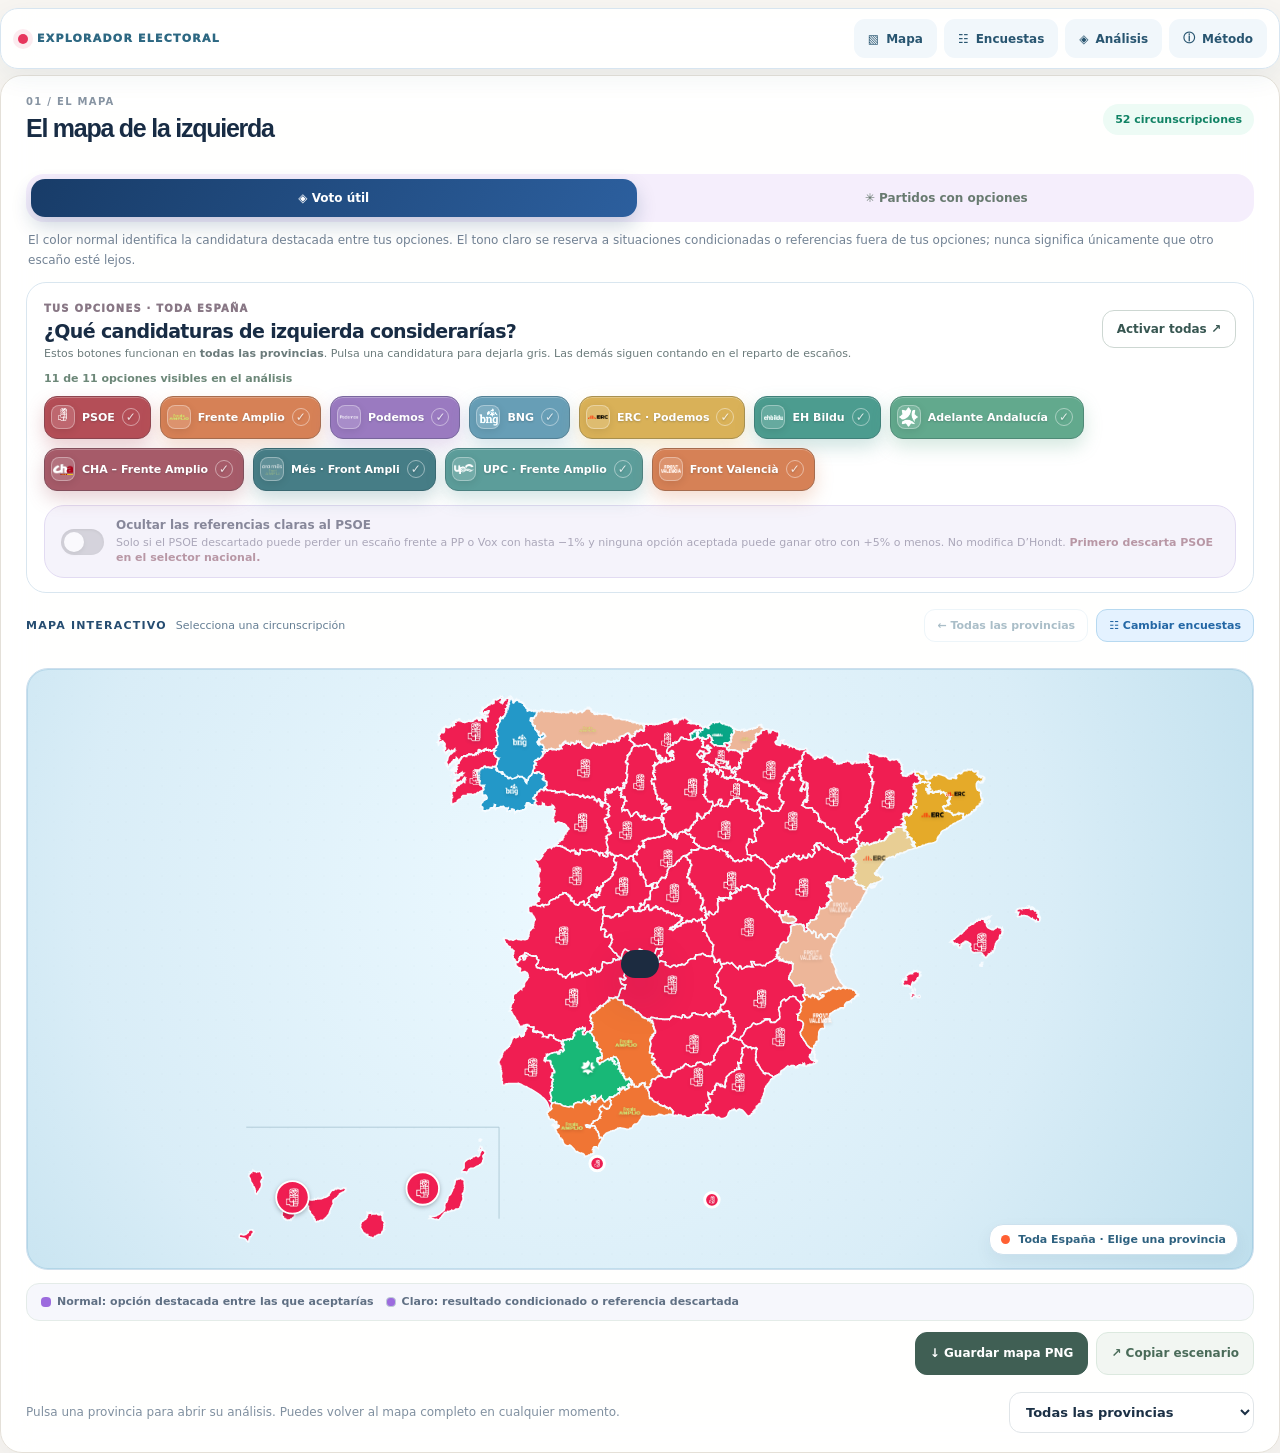
==== commit 8815dab6: "Add files via upload" ====
--- a/explorer.html
+++ b/explorer.html
@@ -949,7 +949,8 @@
 @media(max-width:390px){#app .hero.v31-hero h1{font-size:clamp(37px,10.1vw,49px)!important}.v31-art{height:210px;min-height:210px}.v31-blob{width:210px;min-width:195px}.v31-blob-phrase{font-size:28px}.v31-blob-prefix{font-size:9px}.v31-blob-foot{font-size:8px}}
 @media(prefers-reduced-motion:reduce){.v31-blob,.v31-blob-shadow,.v31-speck{animation:none!important}.v31-blob-phrase{transition:none!important}}
 </style>
-<style id="theme">.v18-aurora,.site-header,html body #app section.hero.v30-hero.v31-hero,#app .hero,.top-note,.footer{display:none!important}html,body{overflow:hidden!important;background:#f7f5f1!important}body,button,select,input{font-family:"Avenir Next","Segoe UI",Inter,system-ui,sans-serif!important}#app{max-width:none!important;padding:0!important}.card{border-radius:22px!important;border-color:#e4e0d8!important;box-shadow:0 12px 40px #1a244a0d!important}.mobile-dock{position:static!important}</style></head>
+<style id="theme">.v18-aurora,.site-header,html body #app section.hero.v30-hero.v31-hero,#app .hero,.top-note,.footer{display:none!important}html,body{overflow:hidden!important;background:#f7f5f1!important}body,button,select,input{font-family:"Avenir Next","Segoe UI",Inter,system-ui,sans-serif!important}#app{max-width:none!important;padding:0!important}.card{border-radius:22px!important;border-color:#e4e0d8!important;box-shadow:0 12px 40px #1a244a0d!important}.mobile-dock{position:static!important}</style><style id="theme2">html body .mode-switch{position:relative!important}html body .mode-switch .mode{position:relative;z-index:1}html body .mode-switch .mode.active{background:transparent!important;box-shadow:none!important;color:#fff!important}
+.mode-pill{position:absolute;left:0;top:0;border-radius:14px;background:linear-gradient(120deg,#183c68,#2c5f9e);box-shadow:0 9px 20px #11385d33;transition:transform .5s cubic-bezier(.65,0,.35,1),width .5s cubic-bezier(.65,0,.35,1);pointer-events:none;z-index:0}</style></head>
 <body><div class="v18-aurora" aria-hidden="true"><div class="v18-orb v18-orb-red"></div><div class="v18-orb v18-orb-purple"></div><div class="v18-orb v18-orb-green"></div><div class="v18-orb v18-orb-orange"></div></div><div id="app"><header class="site-header"><div class="brand"><div class="brand-symbol">✳</div><span>EL ESCAÑO<span style="color:#9165f4">.</span></span></div><div class="header-right"><span class="header-pill"><span class="pill-dot"></span>ENCUESTAS PROVINCIALES · 2026</span><a class="header-cta" href="#laboratorio">EXPLORAR MAPA ↗</a><button type="button" class="method-open" data-open-method aria-haspopup="dialog" aria-controls="methodDrawer"><span class="method-open-symbol">◎</span> Cómo funciona</button></div></header>
 <section class="hero"><div><div class="eyebrow">SIMULADOR PROVINCIAL · CONGRESO</div><h1>Explora cómo se<br>disputa <span class="highlight">cada escaño.</span></h1><p>Compara provincia por provincia cuánto le falta a cada candidatura para ganar otro escaño o perder uno, quién recibiría ese diputado y cómo cambiaría el reparto ante nuevos escenarios. Todo calculado con D’Hondt.</p></div><div class="hero-art"><span class="art-title">52 CIRCUNSCRIPCIONES.<br>ESCENARIOS EDITABLES.</span><span class="art-num">52</span><span class="art-foot">D’HONDT · CONGRESO · 350 ESCAÑOS</span></div></section>
 <div class="top-note"><span aria-hidden="true">ⓘ</span><div><b>Base de datos:</b> las últimas encuestas provinciales disponibles. No se actualizan en tiempo real ni son resultados oficiales. La proximidad a un escaño es un cálculo matemático, no una probabilidad ni una indicación de voto.</div></div>
@@ -2154,12 +2155,7 @@
     const card=match&&m?'<div class="v8-party-feature"><div class="v8-party-feature-heading">'+iconHTML(match.party,a.province,true)+'<div><span class="v8-eyebrow">LISTA QUE CONCURRE AQUÍ</span><strong>'+esc(nameOf(match.party,a.province))+'</strong><small>'+esc(match.relation)+'</small></div></div><div class="v8-margins"><div class="v8-margin-card"><div class="v8-margin-top">ESCAÑOS ACTUALES</div><div class="v8-margin-value">'+m.seats+'</div><p>El partido o lista conjunta obtiene este número en el reparto inicial.</p></div><div class="v8-margin-card"><div class="v8-margin-top">'+(match.rank?'PUESTO '+match.rank+' EN LA LISTA':'PARA ENTRAR O GANAR OTRO')+'</div><div class="v8-margin-value">'+(now.status==='seat'?'Entra':(now.status==='possible'||now.status==='close')?'+'+fmt(displayStep(now.gap),1)+'%':'No cercano')+'</div><p>'+(now.status==='seat'?'Ya llega a ese puesto en la estimación.':(now.status==='possible'||now.status==='close')?'La lista necesitaría esa subida para alcanzar el puesto.':'No alcanza el puesto o escaño dentro del aumento de +4 puntos.')+'</p></div></div></div>':'<div class="v8-empty">Esta opción no consta como candidatura propia o puesto identificado en esta provincia. No se le atribuyen escaños de otras coaliciones automáticamente.</div>';
     $('focusResult').innerHTML='<div class="v8-district-head"><div><span class="v8-eyebrow">PARTIDOS CON OPCIONES</span><h3>'+esc(interestLabel(STATE.interest))+' · '+esc(a.province)+'</h3><p>Se comprueba cuántos diputados gana la lista y, si hay un candidato de coalición, si alcanza su puesto.</p></div></div>'+card;
     const found=Object.keys(DATA).map(opportunityDetail).filter(x=>x.status!=='none');
-    $('thresholds').innerHTML='<div class="v8-summary-title">'+found.length+' provincias con representación o entrada cercana para esta opción</div>'+found.map(o=>{
-      const gain=o.metric.gain?'+'+fmtDist(o.metric.gain.distance):'—';
-      const loss=o.metric.loss?'−'+fmtDist(o.metric.loss.distance):'—';
-      const details=o.status==='seat'?'<div class="v26-opportunity-stack"><span class="v26-opportunity-up" title="Para ganar un escaño adicional">↑ '+gain+'</span><small>para ganar</small><span class="v26-opportunity-down" title="Para perder un escaño">↓ '+loss+'</span><small>para perder</small></div>':'<div class="v26-opportunity-stack"><span class="v26-opportunity-up">↑ +'+fmtDist(o.gap)+'</span><small>para entrar</small></div>';
-      return '<button type="button" class="threshold-card province-option" style="--tone:'+colorOf(o.link.party,o.province)+'" data-v8-prov="'+esc(o.province)+'">'+iconHTML(o.link.party,o.province)+'<div style="flex:1;text-align:left"><strong>'+esc(o.province)+'</strong><div class="threshold-sub">'+esc(nameOf(o.link.party,o.province))+(o.link.rank?' · puesto '+o.link.rank:'')+(o.status==='seat'?' · '+o.metric.seats+' escaños actuales':'')+'</div></div>'+details+'</button>';
-    }).join('');
+    $('thresholds').innerHTML='<div class="v8-summary-title">'+found.length+' provincias con representación o entrada cercana para esta opción</div><div class="v8-comparison-table"><div class="v8-table-row v8-table-head"><span>Provincia</span><span>Escaños</span><span>Para ganar</span><span>Para perder</span></div>'+found.map(o=>{const seat=o.status==='seat';return '<button type="button" class="v8-table-row v8-table-button" style="--tone:'+colorOf(o.link.party,o.province)+'" data-v8-prov="'+esc(o.province)+'"><span class="v8-table-name">'+iconHTML(o.link.party,o.province)+'<span>'+esc(o.province)+'<small>'+esc(nameOf(o.link.party,o.province))+(o.link.rank?' · puesto '+o.link.rank:'')+'</small></span></span><span>'+(seat?o.metric.seats:'0')+'</span><span>'+(seat?(o.metric.gain?'+'+fmtDist(o.metric.gain.distance):'—'):'+'+fmtDist(o.gap))+'</span><span>'+(seat&&o.metric.loss?'−'+fmtDist(o.metric.loss.distance):'—')+'</span></button>'}).join('')+'</div>';
     $('thresholds').querySelectorAll('[data-v8-prov]').forEach(el=>el.addEventListener('click',()=>setProvince(el.dataset.v8Prov)));
     $('mergerPanel').hidden=true;$('opportunityInfo').hidden=false;
     $('opportunityInfo').innerHTML='<b>Cómo se interpreta:</b> cuando una formación concurre dentro de una coalición, los escaños corresponden a la lista completa. Para decir que un candidato de Podemos podría obtener uno comprobamos también su posición, si la conocemos. Los ajustes ±3% de encuesta son escenarios, no probabilidades.';
@@ -2852,4 +2848,9 @@
  hero.addEventListener('click',()=>{if(!hero.isConnected)window.clearInterval(interval);},{once:true});
 })();
 </script>
-<script>new ResizeObserver(()=>parent.postMessage({h:document.documentElement.scrollHeight},'*')).observe(document.body);document.addEventListener('click',e=>{if(e.target.closest('[data-open-method],[data-dock]'))parent.postMessage({top:1},'*')})</script></body></html>+<script>new ResizeObserver(()=>parent.postMessage({h:document.documentElement.scrollHeight},'*')).observe(document.body);document.addEventListener('click',e=>{if(e.target.closest('[data-open-method],[data-dock]'))parent.postMessage({top:1},'*')})</script><script>(function(){const sw=document.querySelector('.mode-switch');if(sw){const p=document.createElement('span');p.className='mode-pill';sw.prepend(p);
+const place=()=>{const a=sw.querySelector('.mode.active');if(a){p.style.width=a.offsetWidth+'px';p.style.height=a.offsetHeight+'px';p.style.top=a.offsetTop+'px';p.style.transform='translateX('+a.offsetLeft+'px)'}};
+p.style.transition='none';place();requestAnimationFrame(()=>requestAnimationFrame(()=>{p.style.transition=''}));
+sw.querySelectorAll('.mode').forEach(b=>new MutationObserver(place).observe(b,{attributes:true,attributeFilter:['class']}));addEventListener('resize',place);setTimeout(place,400);if(document.fonts)document.fonts.ready.then(place)}
+const ttl=()=>{const o=typeof STATE!=='undefined'&&STATE.mode==='opportunity',s=document.querySelector('#v15CompareDetails>summary>span'),r=document.querySelector('#v15CompareDetails .row-title');if(s)s.innerHTML=o?'<b>Todas</b> las provincias':'<b>Comparar</b> todos los partidos';if(r)r.textContent=o?'Provincias con escaño o entrada cercana · lo que falta para ganar o perder':'Movilización y trasvases parciales · distancia mínima'};
+const t=document.getElementById('thresholds');if(t)new MutationObserver(ttl).observe(t,{childList:true});ttl()})()</script></body></html>
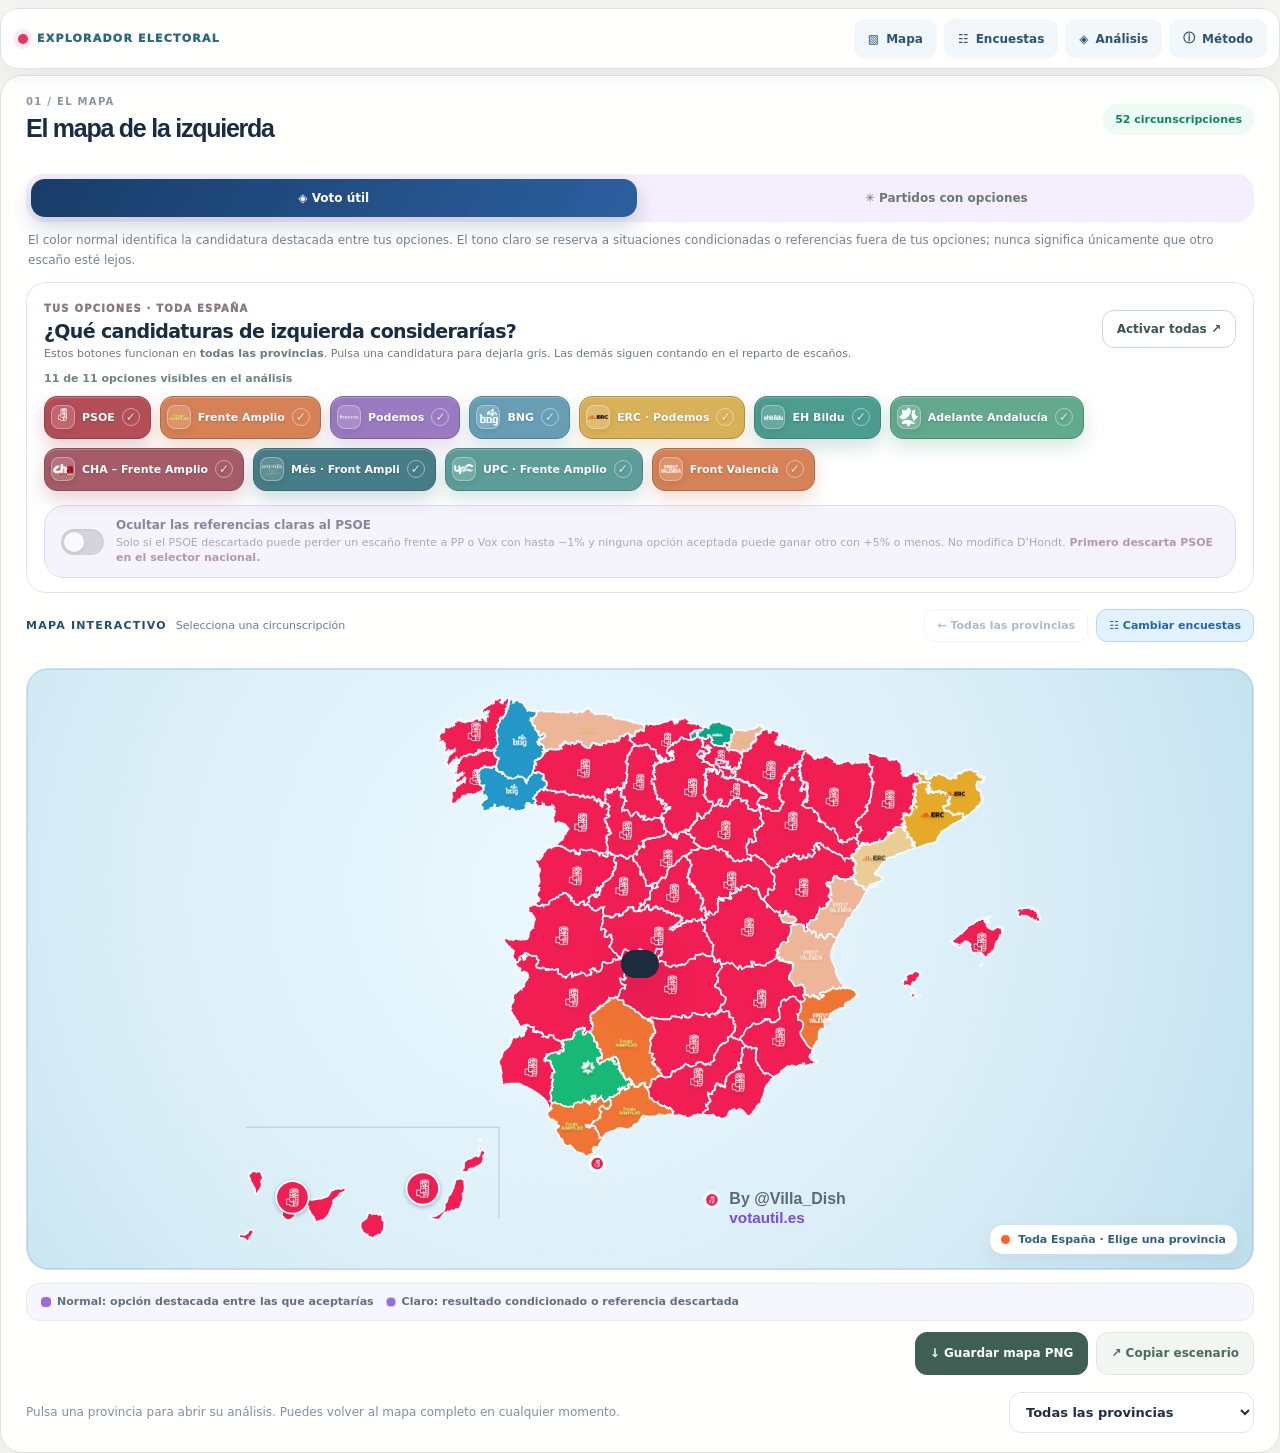
==== commit 572cee84: "Add files via upload" ====
--- a/explorer.html
+++ b/explorer.html
@@ -770,7 +770,7 @@
 @media(max-width:1040px){#laboratorio .main-layout{grid-template-columns:minmax(0,1fr)}#laboratorio .main-layout>.map-card,#laboratorio .main-layout>.results{grid-column:1/-1!important}#laboratorio .main-layout>.results{width:100%;margin-top:3px}.map-shell{max-height:unset}}
 @media(max-width:690px){.hero{padding:25px 22px!important;border-radius:23px}.hero h1{font-size:clamp(41px,12vw,58px)}.v20-hero-chip{font-size:9px;padding:8px 11px}.v15-disclosure-title{padding:12px!important}.v15-disclosure-arrow{width:34px!important;height:34px!important}.map-shell{max-height:none}#laboratorio .main-layout>.results>.v15-disclosure>.v16-reveal{padding:5px 8px 12px}}
 @media(prefers-reduced-motion:reduce){.hero:before{animation:none}.v15-disclosure-arrow,.v8-party-choice,.filter-chip,.v8-table-button{transition:none!important}}
-</style><link rel="icon" type="image/svg+xml" href="favicon.svg" data-x="data:image/svg+xml,%3Csvg%20xmlns%3D%22http%3A%2F%2Fwww.w3.org%2F2000%2Fsvg%22%20viewBox%3D%220%200%20128%20128%22%3E%3Crect%20width%3D%22128%22%20height%3D%22128%22%20rx%3D%2230%22%20fill%3D%22%23e3234d%22%2F%3E%3Cpath%20d%3D%22M64%2031V97M31%2064H97%22%20stroke%3D%22%23ffffff%22%20stroke-width%3D%2217%22%20stroke-linecap%3D%22round%22%2F%3E%3C%2Fsvg%3E"><meta property="og:type" content="website"><meta property="og:title" content="Vota Izquierda. Vota Útil."><meta property="og:description" content="Cada escaño importa. Explora el reparto D’Hondt por provincia."><meta property="og:image" content="El_Escano_V28_share.png"><meta property="og:image:width" content="1200"><meta property="og:image:height" content="630"><meta name="twitter:card" content="summary_large_image"><meta name="twitter:title" content="Vota Izquierda. Vota Útil."><meta name="twitter:image" content="El_Escano_V28_share.png">
+</style><link rel="icon" type="image/svg+xml" href="favicon.svg" data-x="data:image/svg+xml,%3Csvg%20xmlns%3D%22http%3A%2F%2Fwww.w3.org%2F2000%2Fsvg%22%20viewBox%3D%220%200%20128%20128%22%3E%3Crect%20width%3D%22128%22%20height%3D%22128%22%20rx%3D%2230%22%20fill%3D%22%23e3234d%22%2F%3E%3Cpath%20d%3D%22M64%2031V97M31%2064H97%22%20stroke%3D%22%23ffffff%22%20stroke-width%3D%2217%22%20stroke-linecap%3D%22round%22%2F%3E%3C%2Fsvg%3E"><meta property="og:type" content="website"><meta property="og:title" content="Vota Izquierda. Vota Útil."><meta property="og:description" content="Mapa interactivo del Congreso: análisis provincial, reparto D’Hondt y escenarios de voto."><meta property="og:image" content="https://votautil.pages.dev/social-preview.png"><meta property="og:image:width" content="1200"><meta property="og:image:height" content="630"><meta name="twitter:card" content="summary_large_image"><meta name="twitter:title" content="Vota Izquierda. Vota Útil. | Cada escaño importa."><meta name="twitter:image" content="https://votautil.pages.dev/social-preview.png">
 <style id="v21-styles">
 .hero{position:relative;grid-template-columns:1fr!important;min-height:280px;padding:42px 45px!important;overflow:hidden;background:linear-gradient(115deg,#0d1536,#33134b 60%,#751d69)!important;border-radius:34px!important;isolation:isolate}
 .hero:before{content:'52';position:absolute;right:2%;top:-32%;font:900 clamp(210px,32vw,510px)/1 Outfit,Inter,sans-serif;letter-spacing:-.11em;color:rgba(255,255,255,.08);pointer-events:none;transform:rotate(-8deg)}
@@ -950,7 +950,43 @@
 @media(prefers-reduced-motion:reduce){.v31-blob,.v31-blob-shadow,.v31-speck{animation:none!important}.v31-blob-phrase{transition:none!important}}
 </style>
 <style id="theme">.v18-aurora,.site-header,html body #app section.hero.v30-hero.v31-hero,#app .hero,.top-note,.footer{display:none!important}html,body{overflow:hidden!important;background:#f7f5f1!important}body,button,select,input{font-family:"Avenir Next","Segoe UI",Inter,system-ui,sans-serif!important}#app{max-width:none!important;padding:0!important}.card{border-radius:22px!important;border-color:#e4e0d8!important;box-shadow:0 12px 40px #1a244a0d!important}.mobile-dock{position:static!important}</style><style id="theme2">html body .mode-switch{position:relative!important}html body .mode-switch .mode{position:relative;z-index:1}html body .mode-switch .mode.active{background:transparent!important;box-shadow:none!important;color:#fff!important}
-.mode-pill{position:absolute;left:0;top:0;border-radius:14px;background:linear-gradient(120deg,#183c68,#2c5f9e);box-shadow:0 9px 20px #11385d33;transition:transform .5s cubic-bezier(.65,0,.35,1),width .5s cubic-bezier(.65,0,.35,1);pointer-events:none;z-index:0}</style></head>
+.mode-pill{position:absolute;left:0;top:0;border-radius:14px;background:linear-gradient(120deg,#183c68,#2c5f9e);box-shadow:0 9px 20px #11385d33;transition:transform .5s cubic-bezier(.65,0,.35,1),width .5s cubic-bezier(.65,0,.35,1);pointer-events:none;z-index:0}</style><meta property="og:site_name" content="El Escaño"><meta property="og:locale" content="es_ES"><meta property="og:url" content="https://votautil.es/explorer.html"><meta property="og:image:secure_url" content="https://votautil.pages.dev/social-preview.png"><meta property="og:image:type" content="image/png"><meta property="og:image:alt" content="Vista de Vota Útil y Vota Izquierda junto al hemiciclo del Congreso de los Diputados."><meta name="twitter:description" content="Mapa interactivo del Congreso: análisis provincial, reparto D’Hondt y escenarios de voto."><meta name="twitter:image:alt" content="Vista de Vota Útil y Vota Izquierda junto al hemiciclo del Congreso de los Diputados."><style id="v38-impact-style">
+#mergerPanel .v38-impact{margin:15px 0 12px;padding:19px 20px;border-radius:19px;border:1px solid transparent;position:relative;overflow:hidden;animation:v38ImpactEnter .28s ease both;box-shadow:0 9px 22px rgba(24,33,47,.06)}
+#mergerPanel .v38-impact-neutral{background:rgba(225,29,72,.075);border-color:rgba(225,29,72,.21);color:#9b2742;box-shadow:0 7px 17px rgba(189,45,73,.035)}
+#mergerPanel .v38-impact-negative{background:linear-gradient(120deg,#d32746,#aa1230);border-color:#a51632;color:#fff;box-shadow:0 13px 28px rgba(165,22,50,.21)}
+#mergerPanel .v38-impact-positive{background:linear-gradient(120deg,#15965c,#087545);border-color:#087545;color:#fff;box-shadow:0 13px 28px rgba(10,116,68,.17)}
+#mergerPanel .v38-impact-eyebrow{font-size:10px;letter-spacing:.11em;font-weight:900;opacity:.81;text-transform:uppercase;display:block;margin-bottom:8px}
+#mergerPanel .v38-impact-main{display:flex;gap:14px;align-items:center}
+#mergerPanel .v38-impact-number{font-size:clamp(34px,4vw,47px)!important;line-height:1;letter-spacing:-.065em;font-weight:950;flex:none;color:inherit}
+#mergerPanel .v38-impact-text{min-width:0;display:flex;flex-direction:column;gap:2px}
+#mergerPanel .v38-impact-text strong{font-size:clamp(15px,1.7vw,18px);line-height:1.24;color:inherit;font-weight:900}
+#mergerPanel .v38-impact-text span{font-size:12px;line-height:1.5;opacity:.87;font-weight:650}
+#mergerPanel .v38-comparison{display:grid;grid-template-columns:minmax(0,1fr) 30px minmax(0,1fr);align-items:stretch;gap:8px;margin:10px 0 13px}
+#mergerPanel .v38-compare-side{background:#fff;border:1px solid #e2e5ed;border-radius:14px;display:flex;flex-direction:column;align-items:center;justify-content:center;gap:1px;padding:12px 9px;min-width:0}
+#mergerPanel .v38-compare-side span{color:#707c93;font-weight:900;letter-spacing:.055em;font-size:10px;text-transform:uppercase;text-align:center}
+#mergerPanel .v38-compare-side strong{color:#111f36;font-size:clamp(28px,3.3vw,39px);line-height:1.1;font-weight:950;letter-spacing:-.05em}
+#mergerPanel .v38-compare-side small{margin:0;color:#6d7b89;font-size:11px;font-weight:700;text-align:center}
+#mergerPanel .v38-compare-arrow{align-self:center;justify-self:center;font-size:25px;color:#7d688e;font-weight:900}
+#mergerPanel .v38-detail-label{font-weight:900;color:#465267;font-size:11px;letter-spacing:.035em;text-transform:uppercase;margin:12px 0 4px}
+#mergerPanel .v38-impact-negative .v38-impact-text span,#mergerPanel .v38-impact-positive .v38-impact-text span{color:rgba(255,255,255,.93)}
+#mergerPanel .v8-tool-result .v8-change-row{gap:7px;margin:6px 0 11px}
+@keyframes v38ImpactEnter{from{opacity:.6;transform:translateY(5px)}to{opacity:1;transform:translateY(0)}}
+@media(max-width:600px){#mergerPanel .v38-impact{padding:16px 15px;border-radius:16px}#mergerPanel .v38-impact-main{gap:12px}#mergerPanel .v38-impact-number{font-size:38px!important}#mergerPanel .v38-impact-text strong{font-size:15px}#mergerPanel .v38-comparison{grid-template-columns:minmax(0,1fr) 22px minmax(0,1fr);gap:5px}#mergerPanel .v38-compare-side{padding:10px 5px}#mergerPanel .v38-compare-side span{font-size:9px}#mergerPanel .v38-compare-side strong{font-size:29px}#mergerPanel .v38-compare-arrow{font-size:21px}}
+@media(prefers-reduced-motion:reduce){#mergerPanel .v38-impact{animation:none}}
+</style><style id="tutcss">#tut{position:fixed;inset:0;z-index:99999;pointer-events:none;opacity:0;transition:opacity .4s}#tut.show{opacity:1}#tut.nt *{transition:none!important}
+#tut .tb{position:absolute;background:rgba(10,16,32,.7);backdrop-filter:blur(2px);pointer-events:auto;transition:all .55s cubic-bezier(.65,0,.35,1)}
+#tut .tspot{position:absolute;border-radius:18px;pointer-events:auto;box-shadow:0 0 0 3px #fff,0 0 0 7px rgba(227,35,77,.55),0 0 30px 6px rgba(227,35,77,.35);transition:all .55s cubic-bezier(.65,0,.35,1);animation:tp 2s ease-in-out infinite}#tut .tspot.go{pointer-events:none}
+@keyframes tp{50%{box-shadow:0 0 0 3px #fff,0 0 0 11px rgba(227,35,77,.25),0 0 34px 10px rgba(227,35,77,.22)}}
+#tut .tcard{position:absolute;pointer-events:auto;background:#fff;color:#101a2c;border-radius:22px;padding:22px 20px 16px;box-shadow:0 24px 70px rgba(5,10,30,.45);transition:top .55s cubic-bezier(.65,0,.35,1),left .55s cubic-bezier(.65,0,.35,1);font:15px/1.5 "Avenir Next","Segoe UI",system-ui,sans-serif;overflow:hidden}
+#tut .tcard:before{content:"";position:absolute;left:0;top:0;height:4px;width:var(--p,0%);background:linear-gradient(90deg,#e3234d,#7b4be0);transition:width .5s}
+#tut .tin{animation:tin .45s cubic-bezier(.2,.8,.2,1)}@keyframes tin{from{opacity:0;transform:translateY(8px)}}
+#tut .tk{font-size:12px;font-weight:800;letter-spacing:.12em;color:#7b4be0}#tut h3{margin:4px 30px 6px 0;font-size:22px;letter-spacing:-.03em;line-height:1.15;font-weight:850}#tut p{margin:0;color:#4c586b;font-size:15px;line-height:1.5}
+#tut .th{margin-top:10px;font-weight:800;color:#e3234d;font-size:14px;display:none}#tut .th.on{display:block;animation:tq 1.2s ease-in-out infinite}@keyframes tq{50%{transform:translateX(5px)}}
+#tut .tx{position:absolute;right:12px;top:14px;width:34px;height:34px;border:0;border-radius:50%;background:#f0ede7;cursor:pointer;font-size:15px;color:#101a2c}
+#tut .tdots{display:flex;gap:4px;margin:14px 0 12px}#tut .tdots i{height:5px;flex:1;border-radius:4px;background:#e4e0d8;transition:background .3s}#tut .tdots i.on{background:#e3234d}
+#tut .tn{display:flex;gap:10px}#tut .tn button{flex:1;min-height:46px;border:0;border-radius:14px;font-weight:800;font-size:15px;cursor:pointer;transition:transform .2s,opacity .2s}#tut .tp{background:#f0ede7;color:#101a2c}#tut .tg{background:linear-gradient(120deg,#e3234d,#c93a9a);color:#fff}#tut .tn button:hover{transform:translateY(-2px)}#tut .tp:disabled{opacity:.4;pointer-events:none}
+#provinceMap.tut-lock .map-province:not(.tut-keep),#provinceMap.tut-lock .map-city{pointer-events:none!important}
+@media(prefers-reduced-motion:reduce){#tut *{transition:none!important;animation:none!important}}</style></head>
 <body><div class="v18-aurora" aria-hidden="true"><div class="v18-orb v18-orb-red"></div><div class="v18-orb v18-orb-purple"></div><div class="v18-orb v18-orb-green"></div><div class="v18-orb v18-orb-orange"></div></div><div id="app"><header class="site-header"><div class="brand"><div class="brand-symbol">✳</div><span>EL ESCAÑO<span style="color:#9165f4">.</span></span></div><div class="header-right"><span class="header-pill"><span class="pill-dot"></span>ENCUESTAS PROVINCIALES · 2026</span><a class="header-cta" href="#laboratorio">EXPLORAR MAPA ↗</a><button type="button" class="method-open" data-open-method aria-haspopup="dialog" aria-controls="methodDrawer"><span class="method-open-symbol">◎</span> Cómo funciona</button></div></header>
 <section class="hero"><div><div class="eyebrow">SIMULADOR PROVINCIAL · CONGRESO</div><h1>Explora cómo se<br>disputa <span class="highlight">cada escaño.</span></h1><p>Compara provincia por provincia cuánto le falta a cada candidatura para ganar otro escaño o perder uno, quién recibiría ese diputado y cómo cambiaría el reparto ante nuevos escenarios. Todo calculado con D’Hondt.</p></div><div class="hero-art"><span class="art-title">52 CIRCUNSCRIPCIONES.<br>ESCENARIOS EDITABLES.</span><span class="art-num">52</span><span class="art-foot">D’HONDT · CONGRESO · 350 ESCAÑOS</span></div></section>
 <div class="top-note"><span aria-hidden="true">ⓘ</span><div><b>Base de datos:</b> las últimas encuestas provinciales disponibles. No se actualizan en tiempo real ni son resultados oficiales. La proximidad a un escaño es un cálculo matemático, no una probabilidad ni una indicación de voto.</div></div>
@@ -1327,7 +1363,7 @@
  const changes=Object.entries(STATE.offsetsByProvince[STATE.province]||{}).filter(x=>x[1]);c.font='bold 19px Arial';if(changes.length)sy=wrap(c,changes.map(([p,v])=>nameOf(p,STATE.province)+': '+diffText(v)).join(' · '),139,sy+9,790,26);else{c.fillText('Sin ajustes de encuesta (0 pp)',139,sy+5);sy+=29;}
  if(STATE.mode==='margin'){const excluded=LEFT.filter(p=>!STATE.allowed.has(p));if(excluded.length)sy=wrap(c,'Excluidos: '+excluded.map(p=>nameOf(p)).join(', '),139,sy+4,790,25);}
  c.fillStyle='#716449';c.font='17px Arial';wrap(c,'Simulación determinista D’Hondt · no predicción ni recomendación.',139,Math.min(906,Math.max(872,sy+12)),795,23);
- const blob=await new Promise(resolve=>canvas.toBlob(resolve,'image/png'));if(!blob){toast('No se pudo crear la imagen');return;}
+ c.fillStyle='#716449';c.font='bold 17px Arial';c.fillText('By @Villa_Dish · votautil.es',139,1050);const blob=await new Promise(resolve=>canvas.toBlob(resolve,'image/png'));if(!blob){toast('No se pudo crear la imagen');return;}
  const url=URL.createObjectURL(blob),link=document.createElement('a');link.href=url;link.download='el-escano-'+STATE.province.toLowerCase().normalize('NFD').replace(/[\u0300-\u036f]/g,'').replace(/[^a-z0-9]+/g,'-')+'.png';document.body.appendChild(link);link.click();link.remove();setTimeout(()=>URL.revokeObjectURL(url),10000);toast('Tarjeta creada');
 }
 
@@ -2047,6 +2083,14 @@
     const test=sensitivity(a,m.party);
     host.innerHTML=(!getIncluded(a.province).has(m.party)?'<div class="v16-inspect-note">Solo estás consultando esta candidatura. <strong>Sigue excluida de tus opciones de voto útil.</strong></div>':'')+'<div class="v8-party-feature"><div class="v8-party-feature-heading">'+iconHTML(m.party,a.province,true)+'<div><span class="v8-eyebrow">FICHA DE CANDIDATURA</span><strong>'+esc(nameOf(m.party,a.province))+'</strong><small>'+fmt(Math.round(m.vote*2)/2,1)+'% estimado · '+m.seats+' escaño(s) en el escenario actual</small></div></div><div class="v8-margins"><div class="v8-margin-card"><div class="v8-margin-top">↗ PARA GANAR OTRO</div><div class="v8-margin-value">'+(m.gain?'+'+fmtDist(m.gain.distance):'No alcanzable')+'</div><p>'+esc(gText)+'</p></div><div class="v8-margin-card"><div class="v8-margin-top">↘ PARA PERDER UNO</div><div class="v8-margin-value">'+(m.loss?'−'+fmtDist(m.loss.distance):'Sin escaños')+'</div><p>'+esc(lText)+'</p></div></div><div class="v8-scenario-summary">'+esc(status)+'</div><div class="v8-parties-change"><div><span>Si gana otro</span>'+descriptionChange(gn,a.province)+'</div><div><span>Si pierde uno</span>'+descriptionChange(ln,a.province)+'<div class="v8-sensitivity"><div><span class="v8-eyebrow">SENSIBILIDAD ±3 PP</span><strong>'+test.min+'–'+test.max+' escaño(s)</strong></div><p>Al variar una candidatura cada vez en '+test.tests+' pruebas, los escaños de esta lista cambian en '+test.changed+'. No son probabilidades.</p></div></div>';
   }
+  function v38BlocSeats(allocated){return LEFT.reduce((count,party)=>count+(allocated.counts[party]||0),0);}
+  function v38SeatComparison(before,after,first,second){return '<div class="v38-comparison"><div class="v38-compare-side"><span>'+first+'</span><strong>'+before+'</strong><small>escaños</small></div><span class="v38-compare-arrow" aria-hidden="true">→</span><div class="v38-compare-side"><span>'+second+'</span><strong>'+after+'</strong><small>escaños</small></div></div>';}
+  function v38SeatImpact(delta,context,changes){
+    const status=delta>0?'positive':delta<0?'negative':'neutral';
+    const headline=delta>0?'Se ganan escaños':delta<0?'Se pierden escaños':'Sin ganancia neta';
+    const note=delta===0?(changes?'El reparto entre candidaturas cambia, pero el balance total permanece igual.':'No cambia el número de escaños con este escenario.'):delta>0?'El escenario aumenta la representación indicada.':'El escenario reduce la representación indicada.';
+    return '<div class="v38-impact v38-impact-'+status+'" role="status"><span class="v38-impact-eyebrow">IMPACTO EN ESCAÑOS · '+context+'</span><div class="v38-impact-main"><b class="v38-impact-number">'+(delta>0?'+':'')+delta+'</b><div class="v38-impact-text"><strong>'+headline+'</strong><span>'+note+'</span></div></div></div>';
+  }
   function renderToolResults(a){
     const from=V8.from,to=V8.to,available=a.votes[from]||0;
     $('v8Amount').max=String(Math.min(5,available));
@@ -2054,12 +2098,13 @@
     if(from===to){$('v8TransferResult').innerHTML='Elige dos candidaturas diferentes.';}else{
       const result=simulateTransfer(a,from,to,V8.amount),threshold=minimumTransfer(a,from,to);
       const flow='<div class="v17-flow-tags"><div class="v17-flow-tag" style="--tone:'+colorOf(from,a.province)+'">'+iconHTML(from,a.province)+esc(nameOf(from,a.province))+'</div><span class="v17-flow-arrow">→</span><div class="v17-flow-tag" style="--tone:'+colorOf(to,a.province)+'">'+iconHTML(to,a.province)+esc(nameOf(to,a.province))+'</div></div>';
-      $('v8TransferResult').innerHTML=flow+'<b>Con '+fmt(result.x,1)+'% transferidos:</b><div class="v8-change-row">'+descriptionChange(result.changes,a.province)+'</div><small>'+(threshold?'Para que '+esc(nameOf(to,a.province))+' gane otro escaño mediante este trasvase: aproximadamente '+fmtDist(threshold.distance)+'.':'No se encuentra un escaño adicional para la receptora aunque transfiriera todo el voto disponible de esa lista.')+'</small>';
+      const oldSeats=v38BlocSeats(a.baseline),newSeats=v38BlocSeats(result.after);
+      $('v8TransferResult').innerHTML=flow+'<b>Con '+fmt(result.x,1)+'% transferidos:</b>'+v38SeatComparison(oldSeats,newSeats,'Antes','Con trasvase')+v38SeatImpact(newSeats-oldSeats,'Balance del bloque',result.changes.length>0)+'<div class="v38-detail-label">Qué candidaturas cambian de escaños</div><div class="v8-change-row">'+descriptionChange(result.changes,a.province)+'</div><small>'+(threshold?'Para que '+esc(nameOf(to,a.province))+' gane otro escaño mediante este trasvase: aproximadamente '+fmtDist(threshold.distance)+'.':'No se encuentra un escaño adicional para la receptora aunque transfiriera todo el voto disponible de esa lista.')+'</small>';
     }
     if(V8.jointA===V8.jointB){$('v8JointResult').innerHTML='Selecciona dos candidaturas distintas.';}else{
       const together=jointList(a,V8.jointA,V8.jointB);
       const head='<div class="v17-union-top"><div class="v17-flow-tag" style="--tone:'+colorOf(V8.jointA,a.province)+'">'+iconHTML(V8.jointA,a.province)+esc(nameOf(V8.jointA,a.province))+'</div><span class="v17-flow-arrow">+</span><div class="v17-flow-tag" style="--tone:'+colorOf(V8.jointB,a.province)+'">'+iconHTML(V8.jointB,a.province)+esc(nameOf(V8.jointB,a.province))+'</div></div>';
-      $('v8JointResult').innerHTML=head+'<b class="v17-result-number">'+together.old+' escaños separados → '+together.now+' conjuntamente</b><div class="v8-change-row">Diferencia: '+(together.delta>0?'+':'')+together.delta+' escaño(s)</div><small>Solo es un ejercicio matemático: no representa un acuerdo electoral real.</small>';
+      $('v8JointResult').innerHTML=head+v38SeatComparison(together.old,together.now,'Por separado','En conjunto')+v38SeatImpact(together.delta,'Estas dos listas',together.delta!==0)+'<small>Comparación de los escaños obtenidos por estas dos candidaturas por separado o como una lista conjunta. Es un ejercicio matemático, no un acuerdo electoral real.</small>';
     }
   }
 
@@ -2079,7 +2124,8 @@
       for(const donor of V8.multiDonors){if(donor===V8.multiTarget)continue;const x=a.votes[donor]*frac;updated[donor]=a.votes[donor]-x;moved+=x;parts.push(esc(nameOf(donor,a.province))+' −'+fmt(x,1)+'%');}
       updated[V8.multiTarget]=a.votes[V8.multiTarget]+moved;
       const after=allocate(updated,a.seats),changes=listChanges(a.baseline,after);
-      out.innerHTML='<div class="v17-flow-tags"><div class="v17-flow-tag" style="--tone:'+colorOf(V8.multiTarget,a.province)+'">'+iconHTML(V8.multiTarget,a.province)+esc(nameOf(V8.multiTarget,a.province))+'</div></div><b>+ '+fmt(moved,1)+'% concentrados</b><small>'+parts.join(' · ')+'</small><div class="v8-change-row">'+descriptionChange(changes,a.province)+'</div><small>Simulación hipotética. Los partidos no seleccionados conservan sus cifras. No es una predicción ni una recomendación de voto.</small>';
+      const oldSeats=v38BlocSeats(a.baseline),newSeats=v38BlocSeats(after);
+      out.innerHTML='<div class="v17-flow-tags"><div class="v17-flow-tag" style="--tone:'+colorOf(V8.multiTarget,a.province)+'">'+iconHTML(V8.multiTarget,a.province)+esc(nameOf(V8.multiTarget,a.province))+'</div></div><b>+ '+fmt(moved,1)+'% concentrados</b><small>'+parts.join(' · ')+'</small>'+v38SeatComparison(oldSeats,newSeats,'Antes','Con concentración')+v38SeatImpact(newSeats-oldSeats,'Balance del bloque',changes.length>0)+'<div class="v38-detail-label">Qué candidaturas cambian de escaños</div><div class="v8-change-row">'+descriptionChange(changes,a.province)+'</div><small>Simulación hipotética. Los partidos no seleccionados conservan sus cifras. No es una predicción ni una recomendación de voto.</small>';
     };
     const donorOptions=()=>{
       donorHost.innerHTML=local.filter(p=>p!==V8.multiTarget).map(p=>'<label class="v9-donor '+(V8.multiDonors.has(p)?'chosen':'')+'" style="--tone:'+colorOf(p,a.province)+'"><input type="checkbox" data-v9-donor="'+esc(p)+'" '+(V8.multiDonors.has(p)?'checked':'')+'><span>'+iconHTML(p,a.province)+esc(nameOf(p,a.province))+'</span></label>').join('');
@@ -2203,7 +2249,7 @@
       ctx.fillStyle='#26443a';ctx.font='900 19px Arial';ctx.fillText('LEYENDA DE PARTIDOS',69,1033);
       const ids=['PSOE','FA','Podemos','BNG','ERC','Bildu','A.And','CHA'];
       ids.forEach((party,index)=>{const row=Math.floor(index/5),col=index%5,x=69+col*275,y=1059+row*31;ctx.fillStyle=colorOf(party,STATE.province);ctx.beginPath();ctx.roundRect(x,y-14,19,19,5);ctx.fill();ctx.fillStyle='#36584b';ctx.font='bold 14px Arial';ctx.fillText((party==='FA'?'Frente Amplio':nameOf(party,STATE.province)).slice(0,19),x+26,y+1);});
-      ctx.fillStyle='#6a7f70';ctx.font='16px Arial';ctx.fillText('Encuestas provisionales · escenarios hipotéticos · sin probabilidades',69,1152);
+      ctx.fillStyle='#6a7f70';ctx.font='16px Arial';ctx.fillText('Encuestas provisionales · escenarios hipotéticos · sin probabilidades',69,1152);ctx.textAlign='right';ctx.fillStyle='#26443a';ctx.font='900 18px Arial';ctx.fillText('By @Villa_Dish · votautil.es',1432,1152);ctx.textAlign='left';
       const link=document.createElement('a');link.download='El_Escano_V20_'+(window.ElEscanoOverview?'Toda_Espana':STATE.province.replaceAll(' ','_'))+'.png';link.href=canvas.toDataURL('image/png');link.click();toast('Imagen preparada');
     };
     image.onerror=()=>{URL.revokeObjectURL(url);toast('No se pudo exportar el SVG de este navegador');};image.src=url;
@@ -2853,4 +2899,56 @@
 p.style.transition='none';place();requestAnimationFrame(()=>requestAnimationFrame(()=>{p.style.transition=''}));
 sw.querySelectorAll('.mode').forEach(b=>new MutationObserver(place).observe(b,{attributes:true,attributeFilter:['class']}));addEventListener('resize',place);setTimeout(place,400);if(document.fonts)document.fonts.ready.then(place)}
 const ttl=()=>{const o=typeof STATE!=='undefined'&&STATE.mode==='opportunity',s=document.querySelector('#v15CompareDetails>summary>span'),r=document.querySelector('#v15CompareDetails .row-title');if(s)s.innerHTML=o?'<b>Todas</b> las provincias':'<b>Comparar</b> todos los partidos';if(r)r.textContent=o?'Provincias con escaño o entrada cercana · lo que falta para ganar o perder':'Movilización y trasvases parciales · distancia mínima'};
-const t=document.getElementById('thresholds');if(t)new MutationObserver(ttl).observe(t,{childList:true});ttl()})()</script></body></html>+const t=document.getElementById('thresholds');if(t)new MutationObserver(ttl).observe(t,{childList:true});ttl()})()</script><script>(function(){
+const $=id=>document.getElementById(id),Q=s=>document.querySelector(s),vis=x=>x&&x.getClientRects().length,svg=$('provinceMap'),FX=m=>{try{if(parent!==window)parent.postMessage(m,'*')}catch(_){}};
+// marca de agua dentro del mapa (sale en capturas y en el PNG)
+if(svg){const t=document.createElementNS('http://www.w3.org/2000/svg','text');[['x',346],['y',358],['font-family','Arial,sans-serif'],['font-size',11],['font-weight',800],['fill','#5d6879'],['pointer-events','none']].forEach(a=>t.setAttribute(a[0],a[1]));t.textContent='By @Villa_Dish';svg.appendChild(t);const u=t.cloneNode();u.setAttribute('y',371);u.setAttribute('font-size',10.5);u.setAttribute('fill','#7b4be0');u.textContent='votautil.es';svg.appendChild(u)}
+// arreglo: las opciones descartadas en «Voto útil» no afectan a «Partidos con opciones»
+let saved=null;const V=()=>window.ElEscanoV8&&ElEscanoV8.state,clr=()=>{try{ElEscanoV15Clear()}catch(_){}};
+$('modeOpportunity').addEventListener('click',()=>{const v=V();if(v&&!saved&&STATE.mode!=='opportunity'){saved={g:[...v.globalExcluded],h:v.hidePsoeRef};v.globalExcluded.clear();v.hidePsoeRef=false;clr()}},true);
+$('modeMargins').addEventListener('click',()=>{const v=V();if(v&&saved){saved.g.forEach(x=>v.globalExcluded.add(x));v.hidePsoeRef=saved.h;saved=null;clr();setTimeout(()=>{try{renderAll()}catch(_){}},0)}},true);
+// tutorial
+const mode=m=>{if(STATE.mode!==m)$(m==='margin'?'modeMargins':'modeOpportunity').click()},LU='.map-province[data-province="Lugo"]';
+const D=(s,t1,t2,x2)=>[{m:'margin',s:s+'>summary',t:t1,x:'Púlsalo para abrirlo.',w:()=>Q(s).open,a:()=>Q(s+'>summary').click(),hint:'👆 Pulsa para abrir'},{m:'margin',s:s,t:t2,x:x2}];
+const S=[
+{m:'margin',s:'.mode-switch',t:'Voto útil',x:'Este es el mapa de la izquierda. En «Voto útil» ves, en cada provincia, la candidatura que mejor aprovecha el voto: la que, con un pequeño trasvase, le quita un escaño a PP o Vox.'},
+{m:'margin',s:'#marginFilters',t:'Tus 11 opciones',x:'Aquí eliges a qué partidos estarías dispuesto a votar. Púlsalos para activarlos o descartarlos y todo se recalcula al momento.'},
+{m:'margin',s:'.map-shell',t:'El mapa',x:'Cada color es la candidatura destacada en esa provincia, con su logo. ¿Quieres saber más? Selecciona una provincia: probemos con Lugo.'},
+{m:'margin',s:()=>Q(LU),t:'Pulsa Lugo',x:'Haz clic en Lugo, la provincia iluminada, para ver su análisis.',w:()=>STATE.province==='Lugo',a:()=>Q(LU).dispatchEvent(new MouseEvent('click',{bubbles:true})),hint:'👆 Pulsa Lugo en el mapa',lock:LU},
+{m:'margin',s:'#focusResult',t:'Razonamiento y escenarios',x:'Esta sección explica el porqué: qué escaño está en juego, cuánto hay que subir o bajar y qué escenarios cambian el reparto.'},
+{m:'margin',s:()=>Q('#v8PartyDetail')||Q('.v8-party-grid'),t:'La situación en números',x:'Aquí ves, en cifras, los escaños de cada partido y a cuánto está de conseguir el siguiente o de defender el que ya tiene.'},
+...D('#v15SeatsDetails','Ver reparto de escaños','Reparto actual','Así se reparten los diputados de la provincia según las encuestas de partida.'),
+...D('#v15CompareDetails','Comparar todos los partidos','Todos los partidos','La situación actual de cada partido en esta provincia, en una tabla: escaños, cuánto le falta para ganar uno más y cuánto para perder el que tiene.'),
+...D('#v15TransfersDisclosure','Simular','Simular trasvases','Simula el impacto que tendría mover votos de un partido a otro, o que dos candidaturas fueran juntas.'),
+{m:'opportunity',s:['.map-shell','#mapLegend'],t:'Partidos con opciones',x:'Aquí ves dónde, según las encuestas, cada partido tiene opción de escaño. Color completo: asegurado o muy cerca. Color claro: hay oportunidad, pero difícil.'},
+{m:'opportunity',s:()=>[...document.querySelectorAll('[data-open-polls]')].find(vis),t:'Cambiar encuestas',x:'¿No te fías del todo de las encuestas? Aquí puedes subir o bajar a cada partido a nivel nacional. No depende de la población: ese número se suma o resta directamente en cada provincia y el mapa se adapta. Los cambios se ven sobre el mapa.'}];
+let i=-1,on=0,VH=innerHeight,armed=0,tm,root,card,spot,bl;
+function build(){root=document.createElement('div');root.id='tut';root.innerHTML='<i class="tb"></i><i class="tb"></i><i class="tb"></i><i class="tb"></i><div class="tspot"></div><div class="tcard" role="dialog" aria-live="polite" aria-label="Tutorial"><button class="tx" aria-label="Salir del tutorial">✕</button><div class="tc"><div class="tk"></div><h3></h3><p></p><div class="th"></div></div><div class="tdots">'+S.map(()=>'<i></i>').join('')+'</div><div class="tn"><button class="tp">← Anterior</button><button class="tg">Siguiente →</button></div></div>';document.body.appendChild(root);
+bl=[...root.querySelectorAll('.tb')];spot=Q('#tut .tspot');card=Q('#tut .tcard');
+Q('#tut .tx').onclick=end;Q('#tut .tp').onclick=()=>go(i-1);Q('#tut .tg').onclick=nxt}
+function nxt(){const s=S[i];if(s.w&&armed&&!s.w()){s.a();return}go(i+1)}
+function R(sel){const l=[].concat(typeof sel==='function'?sel():sel).map(x=>typeof x==='string'?Q(x):x).filter(vis);if(!l.length)return null;let t=1e9,a=1e9,b=-1,r=-1;l.forEach(x=>{const q=x.getBoundingClientRect();t=Math.min(t,q.top);a=Math.min(a,q.left);b=Math.max(b,q.bottom);r=Math.max(r,q.right)});return{t:t+scrollY,l:a+scrollX,b:b+scrollY,r:r+scrollX}}
+function lay(){const s=S[i];if(!s)return;const r=R(s.s);if(!r)return;const W=innerWidth,H=innerHeight,p=10,h={t:Math.max(0,r.t-p),l:Math.max(0,r.l-p),b:Math.min(H,r.b+p),r:Math.min(W,r.r+p)};
+const set=(e,t,l,w,x)=>{e.style.cssText+=';top:'+t+'px;left:'+l+'px;width:'+Math.max(0,w)+'px;height:'+Math.max(0,x)+'px'};
+const cw=Math.min(370,W-24);card.style.width=cw+'px';const ch=card.offsetHeight,g=16,av=VH-110;let hh=h.b-h.t;const tall=hh>VH*.7,wide=h.r-h.l>W-cw-40;
+if(!tall&&wide&&hh+ch+g>av){h.b=h.t+Math.max(120,av-ch-g);hh=h.b-h.t}
+const cx=Math.max(12,Math.min(W-cw-12,(h.l+h.r)/2-cw/2)),sy=Math.max(8,Math.min(H-ch-8,h.t+(hh-ch)/2));
+const C={r:[sy,h.r+g],l:[sy,h.l-cw-g],b:[h.b+g,cx],a:[h.t-ch-g,cx]},ok=k=>{const q=C[k];return q[0]>=8&&q[0]+ch<=H-8&&q[1]>=12&&q[1]+cw<=W-12},k=(tall?['a','b','r','l']:['r','l','b','a']).find(ok);let top,left;
+if(k){top=C[k][0];left=C[k][1]}else{const q=h.b+g+ch<=H?C.b:C.a;top=Math.max(8,Math.min(H-ch-8,q[0]));left=q[1]}
+set(bl[0],0,0,W,h.t);set(bl[1],h.b,0,W,H-h.b);set(bl[2],h.t,0,h.l,h.b-h.t);set(bl[3],h.t,h.r,W-h.r,h.b-h.t);set(spot,h.t,h.l,h.r-h.l,h.b-h.t);
+card.style.top=top+'px';card.style.left=left+'px';return[Math.min(h.t,top),Math.max(h.b,top+ch)]}
+const foc=()=>{const f=lay();if(f)FX({focus:f})};
+function go(n){if(n>=S.length){end();return}if(n<0)return;i=n;const s=S[n];mode(s.m);svg.classList.toggle('tut-lock',!!s.lock);document.querySelectorAll('.tut-keep').forEach(x=>x.classList.remove('tut-keep'));if(s.lock)Q(s.lock).classList.add('tut-keep');
+armed=!!s.w&&!s.w();spot.classList.toggle('go',!!s.w);const c=Q('#tut .tc');c.classList.remove('tin');void c.offsetWidth;c.classList.add('tin');
+Q('#tut .tk').textContent='PASO '+(n+1)+' DE '+S.length;Q('#tut h3').textContent=s.t;Q('#tut p').textContent=s.x;const h=Q('#tut .th');h.textContent=s.hint||'';h.classList.toggle('on',!!s.hint&&armed);
+card.style.setProperty('--p',(n+1)/S.length*100+'%');root.querySelectorAll('.tdots i').forEach((d,k)=>d.classList.toggle('on',k<=n));Q('#tut .tp').disabled=!n;
+Q('#tut .tg').textContent=n===S.length-1?'Terminar ✓':(s.w&&armed?'Hazlo por mí':'Siguiente →');
+if(!R(s.s)&&!s.w){go(n+(n>=i?1:-1));return}
+foc();setTimeout(foc,450);setTimeout(foc,1100)}
+function tick(){const s=S[i];lay();if(s&&s.w&&armed&&s.w()){armed=0;Q('#tut .th').classList.remove('on');Q('#tut .tg').textContent='Siguiente →';const k=i;setTimeout(()=>{if(on&&i===k)go(i+1)},900)}}
+function start(){if(on)return;on=1;if(!root)build();root.classList.add('nt','show');FX({tut:'start'});go(0);lay();requestAnimationFrame(()=>requestAnimationFrame(()=>root.classList.remove('nt')));tm=setInterval(tick,200)}
+function end(){on=0;clearInterval(tm);root.classList.remove('show');svg.classList.remove('tut-lock');FX({tut:'end'})}
+function key(k){if(!on)return;if(k==='ArrowRight')nxt();else if(k==='ArrowLeft')go(i-1);else if(k==='Escape')end()}
+addEventListener('keydown',e=>key(e.key));addEventListener('resize',lay);
+addEventListener('message',e=>{const d=e.data||{};if(d.vh)VH=d.vh;if(d.tut==='start')start();if(d.key)key(d.key)});
+})()</script></body></html>
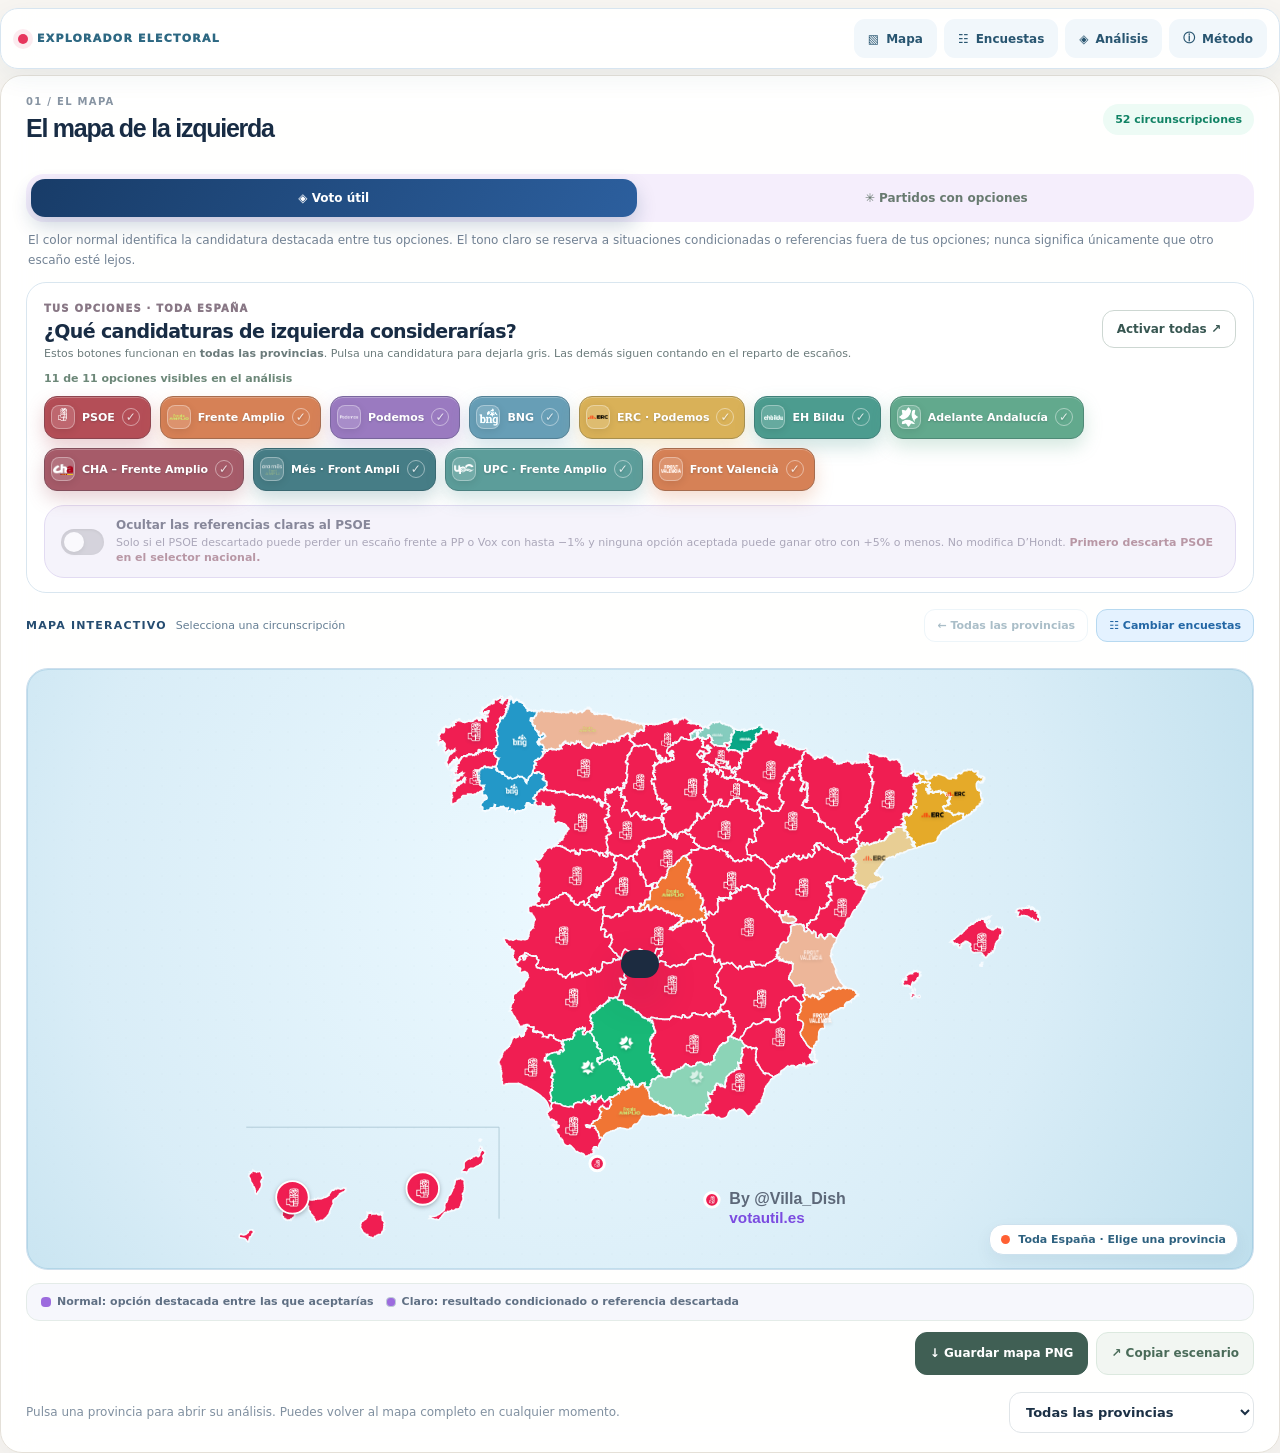
==== commit af33bfef: "Add files via upload" ====
--- a/explorer.html
+++ b/explorer.html
@@ -1108,7 +1108,7 @@
 <div class="assumption-box" id="assumptionBox"><div><div class="assumption-top">⚠ ESTO ASUME</div><div class="assumption-title" id="assumptionTitle">Estimaciones provinciales sin modificar</div><div class="assumption-body" id="assumptionText">Estimaciones provinciales recientes; resultados aproximados.</div><div class="assumption-chips" id="assumptionChips"></div></div><div class="share-actions"><button class="share-btn" id="downloadCard">↓ Guardar imagen</button><button class="share-btn secondary" id="shareButton">Copiar enlace</button></div></div>
 </main><footer class="footer"><span>El escaño · Explorador de escenarios · Sin datos de navegación ni seguimiento · No es una recomendación electoral</span></footer></div><div class="toast" id="toast" role="status" aria-live="polite"></div>
 <script>"use strict";
-const DATA={"A Coruña":{"seats":8,"votes":{"PP":41.0,"PSOE":26.0,"BNG":14.5,"Vox":9.0,"FA":7.5,"Podemos":1.5,"SALF":0.5}},"Pontevedra":{"seats":7,"votes":{"PP":38.5,"PSOE":29.0,"BNG":14.0,"FA":8.5,"Vox":7.5,"Podemos":1.5,"SALF":1.0}},"Lugo":{"seats":4,"votes":{"PP":47.5,"PSOE":28.5,"BNG":13.0,"Vox":7.5,"FA":2.5,"SALF":0.5,"Podemos":0.5}},"Ourense":{"seats":4,"votes":{"PP":47.0,"PSOE":28.5,"BNG":12.5,"Vox":8.0,"FA":2.5,"SALF":0.5,"Podemos":0.5}},"Asturias":{"seats":7,"votes":{"PP":34.5,"PSOE":32.5,"Vox":20.5,"FA":9.5,"Podemos":2.0,"SALF":1.0,"PACMA":0.5}},"León":{"seats":4,"votes":{"PP":38.5,"PSOE":34.5,"Vox":20.0,"FA":3.5,"SALF":1.5,"Podemos":1.0,"PACMA":0.5}},"Zamora":{"seats":3,"votes":{"PP":44.5,"PSOE":31.5,"Vox":19.0,"FA":3.0,"SALF":1.5,"Podemos":0.5}},"Valladolid":{"seats":5,"votes":{"PP":39.5,"PSOE":32.0,"Vox":20.5,"FA":4.5,"SALF":2.0,"Podemos":1.0,"PACMA":0.5}},"Palencia":{"seats":3,"votes":{"PP":41.5,"PSOE":33.5,"Vox":20.0,"FA":3.0,"SALF":1.5,"Podemos":1.0}},"Cantabria":{"seats":5,"votes":{"PP":39.0,"PSOE":31.0,"Vox":25.0,"FA":4.0,"Podemos":1.0}},"Burgos":{"seats":4,"votes":{"PP":40.5,"PSOE":34.0,"Vox":18.5,"FA":4.5,"SALF":1.5,"Podemos":1.0}},"Segovia":{"seats":3,"votes":{"PP":44.0,"PSOE":29.5,"Vox":19.5,"FA":4.0,"SALF":2.0,"Podemos":1.0,"PACMA":0.5}},"Soria":{"seats":2,"votes":{"PP":37.0,"PSOE":29.0,"Vox":19.0,"SoriaYA":11.5,"FA":2.0,"SALF":1.5,"Podemos":0.5}},"La Rioja":{"seats":4,"votes":{"PP":43.5,"PSOE":33.5,"Vox":17.5,"FA":3.5,"SALF":1.0,"Podemos":1.0,"PACMA":0.5}},"Bizkaia":{"seats":8,"votes":{"Bildu":25.5,"PSOE":25.5,"PNV":23.5,"PP":11.5,"FA":7.0,"Vox":5.0,"Podemos":1.5,"PACMA":0.5}},"Araba / Álava":{"seats":4,"votes":{"PSOE":28.0,"Bildu":23.5,"PP":17.5,"PNV":14.5,"Vox":7.5,"FA":6.5,"Podemos":1.5,"PACMA":0.5,"SALF":0.5}},"Gipuzkoa":{"seats":6,"votes":{"Bildu":37.5,"PSOE":22.0,"PNV":19.5,"PP":8.5,"FA":7.0,"Vox":4.0,"Podemos":1.5,"PACMA":0.5}},"Navarra":{"seats":5,"votes":{"PP-UPN":30.5,"PSOE":26.0,"Bildu":19.5,"Vox":12.0,"FA":6.0,"Geroa":2.5,"Podemos":1.5,"SALF":1.0,"PACMA":0.5}},"Zaragoza":{"seats":7,"votes":{"PP":36.5,"PSOE":30.0,"Vox":22.0,"CHA":7.5,"SALF":2.0,"Podemos":1.5}},"Huesca":{"seats":3,"votes":{"PP":37.5,"PSOE":33.0,"Vox":21.0,"CHA":5.0,"SALF":2.0,"Podemos":1.5,"PACMA":0.5}},"Lleida":{"seats":4,"votes":{"PSOE":30.0,"ERC":25.0,"Junts":16.5,"PP":13.0,"Vox":11.5,"FA":4.0,"PACMA":0.5}},"Tarragona":{"seats":6,"votes":{"PSOE":32.0,"ERC":20.5,"Vox":15.0,"PP":14.0,"Junts":10.0,"FA":7.0,"SALF":1.5,"PACMA":0.5}},"Barcelona":{"seats":32,"votes":{"PSOE":36.0,"ERC":18.5,"PP":14.0,"Vox":11.5,"FA":9.5,"Junts":9.0,"SALF":1.0}},"Girona":{"seats":6,"votes":{"PSOE":30.0,"ERC":21.5,"Junts":18.5,"Vox":11.5,"PP":10.5,"FA":7.0,"PACMA":0.5}},"Castellón":{"seats":5,"votes":{"PP":31.5,"PSOE":30.5,"Vox":24.5,"FA":11.5,"SALF":1.5,"PACMA":0.5}},"Teruel":{"seats":3,"votes":{"PP":35.0,"PSOE":30.5,"Vox":21.5,"TeruelExiste":9.0,"SALF":2.0,"Podemos":1.0,"PACMA":0.5}},"Guadalajara":{"seats":3,"votes":{"PP":34.5,"PSOE":31.5,"Vox":26.0,"FA":4.5,"SALF":2.5,"Podemos":1.0}},"Cuenca":{"seats":3,"votes":{"PP":38.0,"PSOE":34.5,"Vox":22.0,"FA":3.0,"SALF":1.5,"Podemos":0.5,"PACMA":0.5}},"Valencia":{"seats":16,"votes":{"PP":29.0,"PSOE":28.0,"Vox":24.5,"FA":16.5,"SALF":1.5,"PACMA":0.5}},"Madrid":{"seats":38,"votes":{"PP":39.5,"PSOE":26.5,"Vox":19.5,"FA":10.0,"SALF":2.0,"Podemos":2.0,"PACMA":0.5}},"Ávila":{"seats":3,"votes":{"PP":44.5,"PSOE":27.5,"Vox":22.5,"FA":3.0,"SALF":2.0,"Podemos":0.5}},"Salamanca":{"seats":4,"votes":{"PP":46.5,"PSOE":29.5,"Vox":19.0,"FA":3.0,"SALF":1.5,"Podemos":0.5}},"Cáceres":{"seats":4,"votes":{"PSOE":37.8,"PP":37.7,"Vox":19.0,"FA":3.5,"SALF":1.5,"Podemos":1.0}},"Toledo":{"seats":6,"votes":{"PP":36.0,"PSOE":30.0,"Vox":26.0,"FA":5.0,"SALF":2.0,"Podemos":1.0}},"Badajoz":{"seats":5,"votes":{"PSOE":38.0,"PP":37.5,"Vox":18.5,"FA":3.5,"SALF":1.5,"Podemos":1.0}},"Ciudad Real":{"seats":5,"votes":{"PP":40.0,"PSOE":34.0,"Vox":22.0,"FA":3.0,"Podemos":1.0}},"Albacete":{"seats":4,"votes":{"PP":39.0,"PSOE":33.0,"Vox":21.0,"FA":3.5,"SALF":2.0,"Podemos":1.0,"PACMA":0.5}},"Alicante":{"seats":12,"votes":{"PP":34.0,"PSOE":29.5,"Vox":20.5,"FA":13.5,"SALF":2.5,"PACMA":0.5}},"Murcia":{"seats":10,"votes":{"PP":39.0,"Vox":28.5,"PSOE":23.0,"FA":6.0,"SALF":2.5,"Podemos":1.0}},"Illes Balears":{"seats":8,"votes":{"PP":33.0,"PSOE":27.5,"Vox":26.5,"FA":11.5,"SALF":1.5}},"Huelva":{"seats":5,"votes":{"PSOE":33.5,"PP":33.5,"Vox":17.5,"A.And":6.0,"FA":6.0,"SALF":2.0,"Podemos":1.0,"PACMA":0.5}},"Sevilla":{"seats":12,"votes":{"PSOE":29.0,"PP":28.5,"Vox":15.5,"A.And":13.5,"FA":9.5,"SALF":2.0,"Podemos":1.5,"PACMA":0.5}},"Cádiz":{"seats":8,"votes":{"PP":25.0,"PSOE":25.0,"A.And":23.0,"Vox":14.5,"FA":9.5,"SALF":2.0,"Podemos":1.0,"PACMA":0.5}},"Málaga":{"seats":11,"votes":{"PP":32.5,"Vox":26.5,"PSOE":25.5,"FA":7.5,"A.And":5.5,"SALF":1.5,"Podemos":1.5,"PACMA":0.5}},"Córdoba":{"seats":6,"votes":{"PP":33.5,"PSOE":28.5,"Vox":17.0,"FA":9.0,"A.And":8.5,"SALF":2.0,"Podemos":1.5,"PACMA":0.5}},"Jaén":{"seats":5,"votes":{"PP":34.5,"PSOE":33.5,"Vox":18.5,"A.And":6.0,"FA":4.5,"SALF":1.5,"Podemos":1.0,"PACMA":0.5}},"Granada":{"seats":7,"votes":{"PP":32.5,"PSOE":28.5,"Vox":19.0,"A.And":8.5,"FA":7.5,"SALF":2.0,"Podemos":1.5,"PACMA":0.5}},"Almería":{"seats":6,"votes":{"PP":36.0,"Vox":25.0,"PSOE":25.0,"A.And":5.5,"FA":4.5,"SALF":2.5,"Podemos":0.5,"PACMA":0.5}},"Santa Cruz de Tenerife":{"seats":7,"votes":{"PSOE":29.5,"PP":29.0,"Vox":20.5,"CC-Ican":10.5,"FA":7.5,"SALF":2.5,"PACMA":0.5}},"Las Palmas":{"seats":8,"votes":{"PSOE":29.0,"Vox":25.5,"PP":24.0,"FA":15.0,"CC-Ican":5.5,"SALF":1.5,"PACMA":0.5}},"Ceuta":{"seats":1,"votes":{"PP":41.5,"Vox":30.5,"PSOE":24.5,"SALF":3.0,"Podemos":0.5}},"Melilla":{"seats":1,"votes":{"PP":48.5,"Vox":26.0,"PSOE":23.5,"SALF":2.5}}};
+const DATA={"A Coruña":{"seats":8,"votes":{"PP":40.1,"PSOE":26.3,"BNG":16.1,"Vox":8.7,"FA":7.0,"Podemos":1.3,"SALF":0.5}},"Pontevedra":{"seats":7,"votes":{"PP":37.7,"PSOE":29.2,"BNG":15.5,"FA":7.8,"Vox":7.5,"Podemos":1.4,"SALF":0.9}},"Lugo":{"seats":4,"votes":{"PP":46.5,"PSOE":28.4,"BNG":14.2,"Vox":7.2,"FA":2.4,"SALF":0.7,"Podemos":0.5}},"Ourense":{"seats":4,"votes":{"PP":46.1,"PSOE":28.8,"BNG":13.7,"Vox":7.6,"FA":2.5,"SALF":0.7,"Podemos":0.6}},"Asturias":{"seats":7,"votes":{"PP":34.3,"PSOE":33.2,"Vox":20.3,"FA":8.8,"Podemos":1.6,"SALF":1.3,"PACMA":0.4}},"León":{"seats":4,"votes":{"PP":38.3,"PSOE":35.2,"Vox":19.8,"FA":3.5,"SALF":1.8,"Podemos":0.8,"PACMA":0.5}},"Zamora":{"seats":3,"votes":{"PP":44.1,"PSOE":32.2,"Vox":18.8,"FA":2.8,"SALF":1.4,"Podemos":0.6}},"Valladolid":{"seats":5,"votes":{"PP":39.5,"PSOE":32.5,"Vox":20.3,"FA":4.3,"SALF":1.9,"Podemos":0.9,"PACMA":0.4}},"Palencia":{"seats":3,"votes":{"PP":41.1,"PSOE":34.1,"Vox":19.5,"FA":2.9,"SALF":1.7,"Podemos":0.7}},"Cantabria":{"seats":5,"votes":{"PP":39.1,"PSOE":31.6,"Vox":24.6,"FA":3.9,"Podemos":0.9}},"Burgos":{"seats":4,"votes":{"PP":40.1,"PSOE":34.6,"Vox":18.3,"FA":4.2,"SALF":1.7,"Podemos":1.0}},"Segovia":{"seats":3,"votes":{"PP":43.6,"PSOE":30.2,"Vox":19.0,"FA":3.9,"SALF":1.9,"Podemos":0.9,"PACMA":0.4}},"Soria":{"seats":2,"votes":{"PP":36.9,"PSOE":29.5,"Vox":18.6,"SoriaYA":11.5,"FA":1.7,"SALF":1.4,"Podemos":0.4}},"La Rioja":{"seats":4,"votes":{"PP":43.3,"PSOE":34.2,"Vox":17.2,"FA":3.1,"SALF":1.0,"Podemos":0.7,"PACMA":0.4}},"Bizkaia":{"seats":8,"votes":{"PSOE":26.2,"Bildu":25.4,"PNV":23.4,"PP":11.6,"FA":6.8,"Vox":4.9,"Podemos":1.2,"PACMA":0.5}},"Araba / Álava":{"seats":4,"votes":{"PSOE":28.9,"Bildu":23.5,"PP":17.6,"PNV":14.1,"Vox":7.2,"FA":6.3,"Podemos":1.4,"PACMA":0.5,"SALF":0.4}},"Gipuzkoa":{"seats":6,"votes":{"Bildu":37.4,"PSOE":23.0,"PNV":19.2,"PP":8.5,"FA":6.5,"Vox":3.9,"Podemos":1.2,"PACMA":0.5}},"Navarra":{"seats":5,"votes":{"PP-UPN":30.8,"PSOE":26.7,"Bildu":19.3,"Vox":12.0,"FA":5.9,"Geroa":2.3,"Podemos":1.3,"SALF":1.2,"PACMA":0.4}},"Zaragoza":{"seats":7,"votes":{"PP":36.2,"PSOE":31.0,"Vox":21.9,"CHA":7.2,"SALF":2.3,"Podemos":1.5}},"Huesca":{"seats":3,"votes":{"PP":37.3,"PSOE":33.5,"Vox":20.6,"CHA":4.8,"SALF":2.0,"Podemos":1.3,"PACMA":0.4}},"Lleida":{"seats":4,"votes":{"PSOE":31.0,"ERC":23.5,"Junts":16.5,"PP":13.2,"Vox":11.6,"FA":3.8,"PACMA":0.5}},"Tarragona":{"seats":6,"votes":{"PSOE":33.0,"ERC":19.4,"Vox":14.9,"PP":14.0,"Junts":10.0,"FA":6.7,"SALF":1.6,"PACMA":0.5}},"Barcelona":{"seats":32,"votes":{"PSOE":37.3,"ERC":17.2,"PP":14.4,"Vox":11.7,"FA":9.3,"Junts":9.0,"SALF":1.3}},"Girona":{"seats":6,"votes":{"PSOE":31.2,"ERC":20.3,"Junts":19.0,"Vox":11.6,"PP":10.5,"FA":6.9,"PACMA":0.5}},"Castellón":{"seats":5,"votes":{"PP":31.5,"PSOE":31.2,"Vox":24.2,"FA":11.1,"SALF":1.6,"PACMA":0.4}},"Teruel":{"seats":3,"votes":{"PP":34.9,"PSOE":31.1,"Vox":21.3,"TeruelExiste":9.1,"SALF":2.1,"Podemos":1.0,"PACMA":0.5}},"Guadalajara":{"seats":3,"votes":{"PP":34.4,"PSOE":31.9,"Vox":25.7,"FA":4.3,"SALF":2.7,"Podemos":1.0}},"Cuenca":{"seats":3,"votes":{"PP":37.5,"PSOE":35.3,"Vox":21.9,"FA":2.6,"SALF":1.7,"Podemos":0.6,"PACMA":0.4}},"Valencia":{"seats":16,"votes":{"PP":29.1,"PSOE":28.6,"Vox":24.3,"FA":16.2,"SALF":1.4,"PACMA":0.4}},"Madrid":{"seats":38,"votes":{"PP":39.4,"PSOE":27.4,"Vox":19.5,"FA":9.3,"SALF":2.2,"Podemos":1.7,"PACMA":0.4}},"Ávila":{"seats":3,"votes":{"PP":44.5,"PSOE":28.3,"Vox":22.1,"FA":2.6,"SALF":1.9,"Podemos":0.6}},"Salamanca":{"seats":4,"votes":{"PP":46.2,"PSOE":30.1,"Vox":18.8,"FA":2.7,"SALF":1.6,"Podemos":0.6}},"Cáceres":{"seats":4,"votes":{"PSOE":38.4,"PP":37.4,"Vox":18.6,"FA":3.4,"SALF":1.4,"Podemos":0.8}},"Toledo":{"seats":6,"votes":{"PP":35.9,"PSOE":30.6,"Vox":25.6,"FA":4.8,"SALF":2.1,"Podemos":0.9}},"Badajoz":{"seats":5,"votes":{"PSOE":38.8,"PP":37.3,"Vox":18.3,"FA":3.4,"SALF":1.5,"Podemos":0.8}},"Ciudad Real":{"seats":5,"votes":{"PP":39.8,"PSOE":35.0,"Vox":21.6,"FA":3.0,"Podemos":0.7}},"Albacete":{"seats":4,"votes":{"PP":38.6,"PSOE":33.7,"Vox":20.7,"FA":3.4,"SALF":2.4,"Podemos":0.8,"PACMA":0.4}},"Alicante":{"seats":12,"votes":{"PP":33.7,"PSOE":30.2,"Vox":20.2,"FA":13.0,"SALF":2.5,"PACMA":0.4}},"Murcia":{"seats":10,"votes":{"PP":38.9,"Vox":28.1,"PSOE":23.8,"FA":5.6,"SALF":2.7,"Podemos":1.0}},"Illes Balears":{"seats":8,"votes":{"PP":33.0,"PSOE":28.4,"Vox":26.4,"FA":10.7,"SALF":1.5}},"Huelva":{"seats":5,"votes":{"PSOE":34.1,"PP":33.1,"Vox":17.4,"A.And":6.3,"FA":5.6,"SALF":2.0,"Podemos":1.1,"PACMA":0.4}},"Sevilla":{"seats":12,"votes":{"PSOE":29.4,"PP":28.2,"Vox":15.0,"A.And":14.5,"FA":9.0,"SALF":2.3,"Podemos":1.3,"PACMA":0.4}},"Cádiz":{"seats":8,"votes":{"PSOE":25.0,"A.And":24.3,"PP":24.3,"Vox":14.1,"FA":8.9,"SALF":2.0,"Podemos":1.0,"PACMA":0.3}},"Málaga":{"seats":11,"votes":{"PP":32.1,"Vox":26.0,"PSOE":25.9,"FA":7.2,"A.And":5.8,"SALF":1.5,"Podemos":1.2,"PACMA":0.4}},"Córdoba":{"seats":6,"votes":{"PP":33.1,"PSOE":28.8,"Vox":16.6,"A.And":9.1,"FA":8.5,"SALF":2.1,"Podemos":1.3,"PACMA":0.4}},"Jaén":{"seats":5,"votes":{"PSOE":33.9,"PP":33.9,"Vox":18.4,"A.And":6.3,"FA":4.4,"SALF":1.8,"Podemos":0.8,"PACMA":0.4}},"Granada":{"seats":7,"votes":{"PP":32.0,"PSOE":29.1,"Vox":18.8,"A.And":9.0,"FA":7.4,"SALF":2.3,"Podemos":1.1,"PACMA":0.4}},"Almería":{"seats":6,"votes":{"PP":35.7,"PSOE":25.4,"Vox":24.8,"A.And":6.1,"FA":4.4,"SALF":2.7,"Podemos":0.6,"PACMA":0.4}},"Santa Cruz de Tenerife":{"seats":7,"votes":{"PSOE":30.7,"PP":29.4,"Vox":20.6,"CC-Ican":9.0,"FA":7.3,"SALF":2.7,"PACMA":0.5}},"Las Palmas":{"seats":8,"votes":{"PSOE":29.9,"Vox":25.3,"PP":24.0,"FA":14.3,"CC-Ican":4.4,"SALF":1.5,"PACMA":0.4}},"Ceuta":{"seats":1,"votes":{"PP":41.2,"Vox":30.1,"PSOE":24.9,"SALF":3.3,"Podemos":0.4}},"Melilla":{"seats":1,"votes":{"PP":48.1,"Vox":25.6,"PSOE":23.7,"SALF":2.6}}};
 const LOGOS={"Podemos":"[data-uri]","FA":"[data-uri]","BNG":"[data-uri]","ERC":"[data-uri]","Bildu":"[data-uri]","A.And":"[data-uri]","CHA":"[data-uri]","FA_VALENCIA":"[data-uri]","FA_BALEARES":"[data-uri]","FA_CANARIAS":"[data-uri]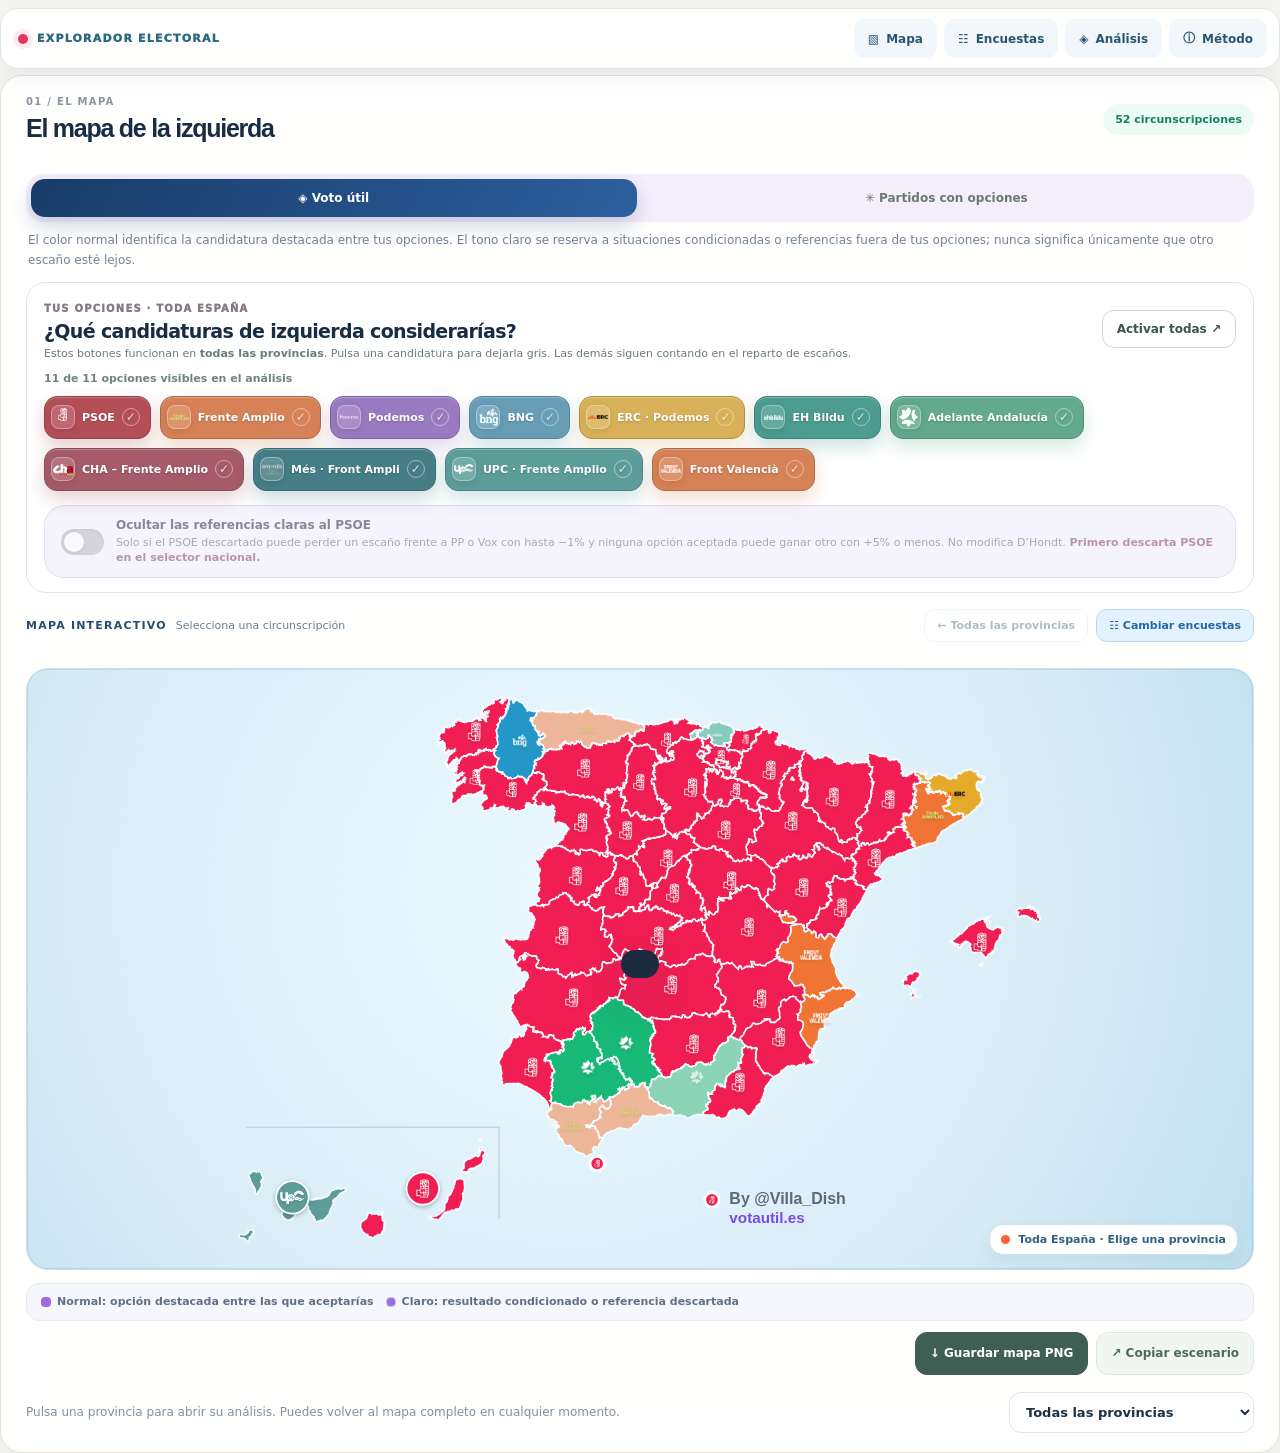
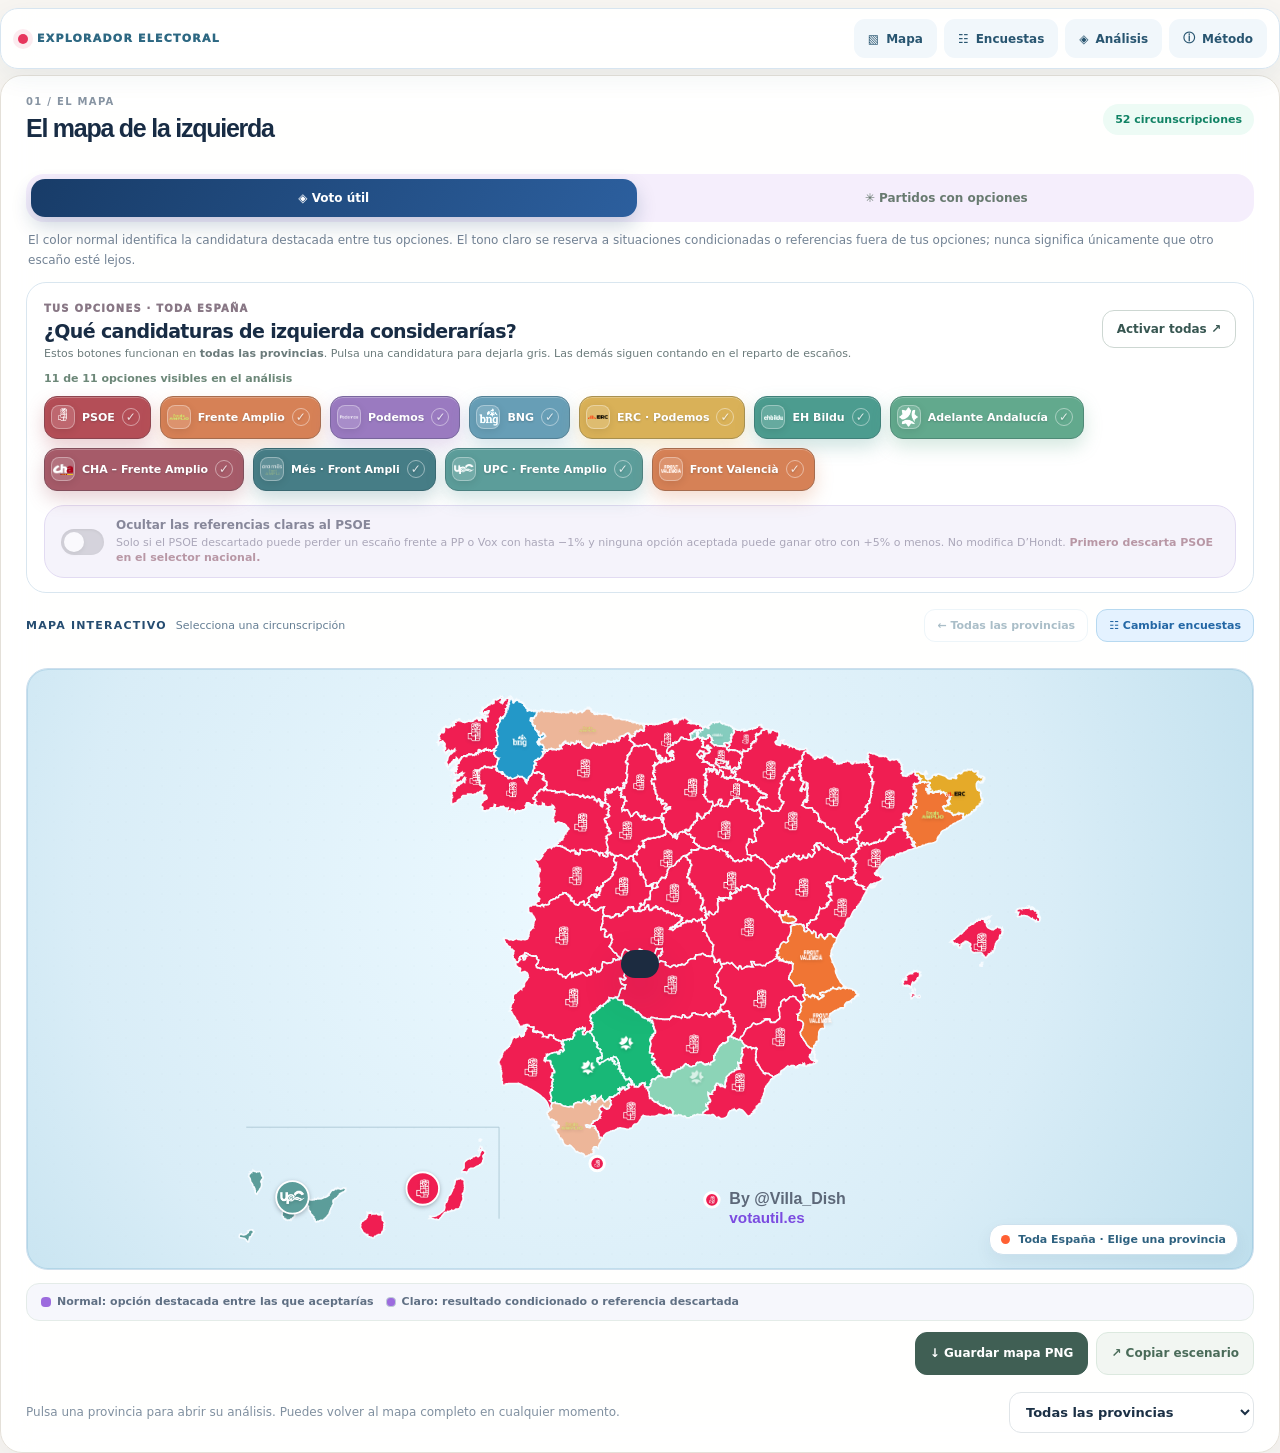
